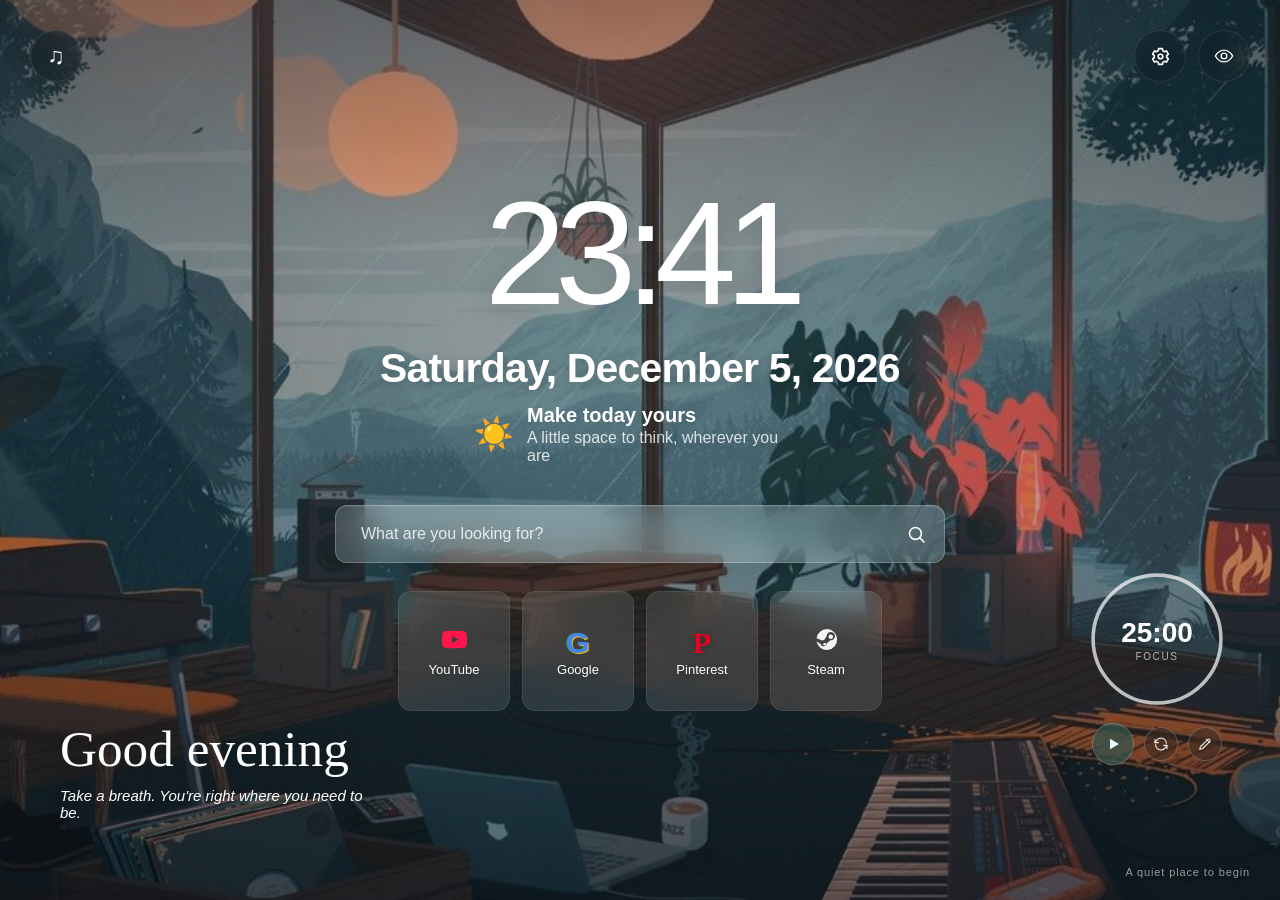
==== index.html @ 9776e5cc "initial-release" ====
<!doctype html> <html lang="en"> <head> <meta charset="utf-8"> <meta name="viewport" content="width=device-width,initial-scale=1"> <meta name="theme-color" content="#152b31"> <title>New Tab</title> <link rel="preconnect" href="https://suggestqueries.google.com" crossorigin> <link rel="stylesheet" href="styles.css"> </head> <body> <main class="new-tab"> <div class="scene" aria-hidden="true"> <div class="wallpaper-surface" id="wallpaper-surface"></div> <video id="wallpaper-video" autoplay muted loop playsinline hidden></video> </div> <div class="shade" aria-hidden="true"></div> <div class="scrim" aria-hidden="true"></div> <button class="sound-toggle glass-icon" type="button" aria-pressed="false" aria-label="Toggle ambient sound" title="Toggle ambient sound"> <span class="sound-on" aria-hidden="true">♫</span> <span class="sound-off" aria-hidden="true">♪</span> </button> <button class="zen-toggle glass-icon" id="zen-toggle" type="button" aria-label="Enter Zen view" title="Enter Zen view" aria-pressed="false"> <svg viewBox="0 0 24 24" aria-hidden="true"><path d="M2.6 12S6.2 5.6 12 5.6 21.4 12 21.4 12 17.8 18.4 12 18.4 2.6 12 2.6 12Z"/><circle cx="12" cy="12" r="3.1"/></svg> </button> <button class="settings-toggle glass-icon" id="settings-toggle" type="button" aria-label="Settings" title="Settings"> <svg viewBox="0 0 24 24" aria-hidden="true"><path transform="translate(0 1)" d="M10 2.75h4l.45 2.3a7.5 7.5 0 0 1 1.55.9l2.2-.8 2 3.45-1.75 1.5a7.4 7.4 0 0 1 0 1.8l1.75 1.5-2 3.45-2.2-.8a7.5 7.5 0 0 1-1.55.9L14 19.25h-4l-.45-2.3a7.5 7.5 0 0 1-1.55-.9l-2.2.8-2-3.45 1.75-1.5a7.4 7.4 0 0 1 0-1.8L3.8 8.6l2-3.45 2.2.8a7.5 7.5 0 0 1 1.55-.9L10 2.75Z"/><circle cx="12" cy="12" r="2.4"/></svg> </button> <section class="center-panel" aria-label="Clock and search"> <div class="clock" id="clock" aria-live="off"><span id="clock-text">--:--</span><span class="clock-meridiem" id="clock-meridiem" hidden></span></div> <div class="date" id="date"><span id="date-text">Loading date…</span></div> <div class="weather" aria-label="A little weather-inspired note"> <span class="weather-icon" id="weather-icon" aria-hidden="true">☀</span> <span class="weather-copy"> <strong id="quote-title">Make today yours</strong> <span id="quote-subtitle">A little space to think, wherever you are</span> </span> </div> <div class="search-wrapper"> <form class="search" id="search-form" role="search"> <label class="visually-hidden" for="search-input">Search the web</label> <input id="search-input" name="q" type="search" placeholder="What are you looking for?" autocomplete="off" spellcheck="false"> <button type="submit" aria-label="Search Google"> <svg viewBox="0 0 24 24" aria-hidden="true"><circle cx="10.8" cy="10.8" r="6.8"/><path d="m16 16 4.4 4.4"/></svg> </button> </form> <div id="search-suggestions" class="search-suggestions" hidden></div> </div> <nav class="shortcuts" aria-label="Quick links"> <a class="shortcut" href="https://www.youtube.com/"> <span class="shortcut-icon youtube" aria-hidden="true"> <svg viewBox="0 0 24 24"><path d="M23.5 6.2a3 3 0 0 0-2.1-2.1C19.5 3.6 12 3.6 12 3.6s-7.5 0-9.4.5A3 3 0 0 0 .5 6.2 31 31 0 0 0 0 12a31 31 0 0 0 .5 5.8 3 3 0 0 0 2.1 2.1c1.9.5 9.4.5 9.4.5s7.5 0 9.4-.5a3 3 0 0 0 2.1-2.1A31 31 0 0 0 24 12a31 31 0 0 0-.5-5.8ZM9.6 15.6V8.4l6.3 3.6-6.3 3.6Z"/></svg> </span> <span>YouTube</span> </a> <a class="shortcut" href="https://www.google.com/"> <span class="shortcut-icon google" aria-hidden="true">G</span> <span>Google</span> </a> <a class="shortcut" href="https://www.pinterest.com/"> <span class="shortcut-icon pinterest" aria-hidden="true">P</span> <span>Pinterest</span> </a> <a class="shortcut" href="https://store.steampowered.com/"> <span class="shortcut-icon steam" aria-hidden="true"> <svg viewBox="0 0 24 24"><path d="M12.4 2a10 10 0 0 0-9.9 8.7l5.4 2.2a3.2 3.2 0 0 1 1.8-.5l2.4-3.5v-.1a4 4 0 1 1 4 4h-.1l-3.5 2.5a3.2 3.2 0 0 1-6.3.7L2.4 14a10 10 0 1 0 10-12Zm3.7 9.5a2.2 2.2 0 1 0 0-4.4 2.2 2.2 0 0 0 0 4.4ZM10 15.8c-.8 0-1.5.4-1.8 1.1l1.9.8a1.3 1.3 0 0 0 1.7-.7 1.3 1.3 0 0 0-.7-1.7 1.4 1.4 0 0 0-1.1 0Z"/></svg> </span> <span>Steam</span> </a> </nav> </section> <section class="welcome" aria-label="Welcome"> <h1 id="greeting">Good day</h1> <p id="quote-welcome">Take a breath. You're right where you need to be.</p> </section> <section class="focus-widget" aria-label="Focus timer"> <div class="timer-ring"> <svg viewBox="0 0 120 120" aria-hidden="true"> <circle class="timer-track" cx="60" cy="60" r="54"/> <circle class="timer-progress" id="timer-progress" cx="60" cy="60" r="54"/> </svg> <div class="timer-content"> <span id="timer-display">25:00</span> <span class="timer-label">FOCUS</span> </div> </div> <div class="timer-controls"> <button class="timer-button" id="timer-toggle" type="button" aria-label="Start focus timer" title="Start focus timer"> <svg id="play-icon" viewBox="0 0 24 24" aria-hidden="true"><path d="m8 5 12 7-12 7V5Z"/></svg> <svg id="pause-icon" viewBox="0 0 24 24" aria-hidden="true"><path d="M7 5h3v14H7zM14 5h3v14h-3z"/></svg> </button> <button class="reset-button" id="timer-reset" type="button" aria-label="Reset focus timer" title="Reset focus timer"> <svg viewBox="0 0 24 24" aria-hidden="true"><path d="M20 11a8 8 0 0 0-14.8-4L3 10"/><path d="M3 5v5h5M4 13a8 8 0 0 0 14.8 4L21 14"/><path d="M21 19v-5h-5"/></svg> </button> <button class="timer-edit-button" id="timer-edit" type="button" aria-label="Edit focus timer" title="Edit focus timer"> <svg viewBox="0 0 24 24" aria-hidden="true"><path d="m14 5 5 5M4 20l4.2-.9L19 8.3a2.1 2.1 0 0 0-3-3L5.2 16.1 4 20Z"/></svg> </button> </div> <form class="timer-editor" id="timer-editor" hidden> <span class="timer-editor-title">Set focus duration</span> <div class="timer-editor-fields"> <label>Minutes<input id="timer-minutes" type="number" min="0" max="999" step="1" value="25" required></label> <label>Seconds<input id="timer-seconds" type="number" min="0" max="59" step="1" value="0" required></label> </div> <button type="submit">Set timer</button> <button class="timer-editor-cancel" id="timer-editor-cancel" type="button">Cancel</button> </form> </section> <div class="scene-caption" aria-hidden="true">A quiet place to begin</div> <div class="widget-layer" id="widget-layer"> <section class="app-widget weather-widget" id="widget-weather-bar" data-widget="weather-bar" aria-label="Weather card" hidden> <div class="widget-chrome"> <button class="widget-drag-handle" type="button" data-drag-handle aria-label="Move weather card" title="Drag to move"> <svg viewBox="0 0 24 24" aria-hidden="true" focusable="false"> <path transform="translate(-2 0)" d="M8 12V5.5a2 2 0 0 1 4 0V12v-2a2 2 0 0 1 4 0v2-1a2 2 0 0 1 4 0v2-1a2 2 0 0 1 4 0v4a6 6 0 0 1-6 6h-1a6 6 0 0 1-4.2-1.7l-3.6-3.6a2 2 0 0 1 2.8-2.8l1.7 1.7"/> </svg> </button> <span class="widget-resize" data-handle="nw" aria-hidden="true"></span> <span class="widget-resize" data-handle="n" aria-hidden="true"></span> <span class="widget-resize" data-handle="ne" aria-hidden="true"></span> <span class="widget-resize" data-handle="e" aria-hidden="true"></span> <span class="widget-resize" data-handle="se" aria-hidden="true"></span> <span class="widget-resize" data-handle="s" aria-hidden="true"></span> <span class="widget-resize" data-handle="sw" aria-hidden="true"></span> <span class="widget-resize" data-handle="w" aria-hidden="true"></span> </div> <div class="weather-widget-body"> <div class="weather-widget-head"> <div class="weather-widget-place"> <strong id="weather-bar-location">Your location</strong> <span id="weather-bar-summary">—</span> </div> <div class="weather-widget-now"> <span class="weather-widget-icon" id="weather-bar-icon" aria-hidden="true">☀</span> <strong class="weather-widget-temp" id="weather-bar-temp">—</strong> </div> </div> <div class="weather-widget-forecast" id="weather-widget-forecast"> <div class="weather-forecast-card" id="weather-bar-tomorrow-card"> <strong>Tomorrow</strong> <span class="weather-forecast-icon" id="weather-bar-tomorrow-icon" aria-hidden="true">—</span> <span class="weather-forecast-temp" id="weather-bar-tomorrow-temp">—</span> </div> <div class="weather-forecast-card" id="weather-bar-after-card"> <strong>After tomorrow</strong> <span class="weather-forecast-icon" id="weather-bar-after-icon" aria-hidden="true">—</span> <span class="weather-forecast-temp" id="weather-bar-after-temp">—</span> </div> </div> </div> </section> <div class="widget-edit-bar" id="widget-edit-bar" hidden> <button type="button" class="widget-edit-cancel" id="widget-edit-cancel">Cancel</button> <button type="button" class="widget-edit-done" id="widget-edit-done">Done</button> </div> <div class="widget-context-menu" id="widget-context-menu" role="menu" aria-label="Widget actions" hidden> <button type="button" role="menuitem" data-widget-action="edit">Edit</button> <button type="button" role="menuitem" data-widget-action="remove">Remove</button> </div> <div class="widget-edit-popup" id="widget-edit-popup" role="dialog" aria-label="Widget edit options" hidden> <label class="widget-transparency-row" for="edit-popup-transparency" data-popup-appearance> <span>Transparency</span> <input id="edit-popup-transparency" type="range" min="0" max="100" step="5" value="0"> <output id="edit-popup-transparency-value" for="edit-popup-transparency">0%</output> </label> <label class="widget-transparency-row" for="edit-popup-blur" data-popup-appearance> <span>Blur</span> <input id="edit-popup-blur" type="range" min="0" max="100" step="5" value="50"> <output id="edit-popup-blur-value" for="edit-popup-blur">50%</output> </label> <div class="widget-edit-popup-actions"> <button type="button" data-widget-popup-action="remove">Remove</button> <button type="button" class="is-primary" data-widget-popup-action="apply">Apply</button> </div> </div> </div> <dialog class="widget-photo-picker" id="widget-photo-picker" aria-modal="true" aria-labelledby="widget-photo-picker-title"> <header class="widget-photo-picker-head"> <strong id="widget-photo-picker-title">Choose a photo</strong> <button class="dialog-close" id="widget-photo-picker-close" type="button" aria-label="Close photo picker">×</button> </header> <div class="widget-photo-picker-sources" id="widget-photo-picker-sources"> <button type="button" data-photo-source="stored"> <svg viewBox="0 0 24 24" aria-hidden="true"><rect x="3" y="4" width="18" height="16" rx="2"/><circle cx="8.5" cy="9" r="1.5"/><path d="m21 15-5-5L5 20"/></svg> <span>From stored wallpaper</span> </button> <button type="button" data-photo-source="device"> <svg viewBox="0 0 24 24" aria-hidden="true"><path d="M12 16V4m0 0L7.5 8.5M12 4l4.5 4.5"/><path d="M4 15v3a2 2 0 0 0 2 2h12a2 2 0 0 0 2-2v-3"/></svg> <span>From device</span> </button> </div> <p class="wallpaper-empty widget-photo-empty" id="widget-photo-picker-empty" hidden>No stored wallpapers yet.</p> <div class="widget-photo-picker-grid" id="widget-photo-picker-grid" aria-label="Stored wallpapers" hidden></div> <button type="button" class="upload-button widget-photo-back" id="widget-photo-picker-back" hidden>← All wallpapers</button> <input id="widget-photo-file" type="file" accept="image/*" hidden> </dialog> <div class="toast" id="toast" role="status" aria-live="polite"></div> <dialog class="wallpaper-dialog" id="wallpaper-dialog" aria-labelledby="wallpaper-dialog-title"> <nav class="settings-sidebar" aria-label="Settings sections"> <span class="settings-sidebar-label">SETTINGS</span> <button class="settings-nav-item is-active" id="wallpaper-settings-tab" type="button" aria-current="page"> <svg viewBox="0 0 24 24" aria-hidden="true"><rect x="3" y="4" width="18" height="16" rx="2"/><circle cx="8.5" cy="9" r="1.5"/><path d="m21 15-5-5L5 20"/></svg> <span>Wallpaper</span> </button> <button class="settings-nav-item" id="themes-settings-tab" type="button"> <svg viewBox="0 0 24 24" aria-hidden="true"><path d="M12 3.4a8.6 8.6 0 1 0 0 17.2c1.2 0 2.1-.9 2.1-2.1 0-.6-.2-1-.5-1.4-.3-.4-.5-.8-.5-1.2 0-.9.7-1.6 1.6-1.6h1.8a4 4 0 0 0 4-4c0-3.9-3.9-6.9-8.5-6.9Z"/><circle cx="7.6" cy="11.4" r="1.1"/><circle cx="10.3" cy="7.7" r="1.1"/><circle cx="14.7" cy="7.7" r="1.1"/><circle cx="17.2" cy="11.2" r="1.1"/></svg> <span>Themes</span> </button> <button class="settings-nav-item" id="music-settings-tab" type="button"> <svg viewBox="0 0 24 24" aria-hidden="true"><path d="M9 18V5l12-2v13"/><circle cx="6" cy="18" r="3"/><circle cx="18" cy="16" r="3"/></svg> <span>Music</span> </button> <button class="settings-nav-item" id="quotes-settings-tab" type="button"> <svg viewBox="0 0 24 24" aria-hidden="true"><path d="M4 5h16v11H9l-5 4V5Z"/><path d="M8 9h8M8 12h5"/></svg> <span>Quotes</span> </button> <button class="settings-nav-item" id="time-weather-settings-tab" type="button"> <svg viewBox="0 0 24 24" aria-hidden="true"><circle cx="12" cy="12" r="4"/><path d="M12 2v2M12 20v2M4.9 4.9l1.4 1.4M17.7 17.7l1.4 1.4M2 12h2M20 12h2M4.9 19.1l1.4-1.4M17.7 6.3l1.4-1.4"/></svg> <span>Time &amp; Weather</span> </button> <button class="settings-nav-item" id="widgets-settings-tab" type="button"> <svg viewBox="0 0 24 24" aria-hidden="true"><rect x="3" y="3" width="8" height="8" rx="1.5"/><rect x="13" y="3" width="8" height="5" rx="1.5"/><rect x="13" y="10" width="8" height="11" rx="1.5"/><rect x="3" y="13" width="8" height="8" rx="1.5"/></svg> <span>Widgets</span> </button> <button class="settings-nav-item" id="zen-settings-tab" type="button"> <svg viewBox="0 0 24 24" aria-hidden="true"><path d="M2.6 12S6.2 5.6 12 5.6 21.4 12 21.4 12 17.8 18.4 12 18.4 2.6 12 2.6 12Z"/><circle cx="12" cy="12" r="3.1"/></svg> <span>Zen view</span> </button> </nav> <section class="settings-content"> <header class="settings-content-header"> <div> <p class="settings-eyebrow">PERSONALIZE</p> <h2 id="wallpaper-dialog-title">Settings</h2> <p>Manage your new-tab experience.</p> </div> <button class="dialog-close" id="wallpaper-close" type="button" aria-label="Close settings">×</button> </header> <section class="wallpaper-library" id="wallpaper-library" aria-label="Wallpaper library"> <div class="settings-section-actions"> <button class="settings-reset-button" id="wallpaper-reset-settings" type="button" title="Reset wallpaper selection and order" aria-label="Reset wallpaper settings"> <svg viewBox="0 0 24 24" aria-hidden="true"><path d="M20 11a8 8 0 0 0-14.8-4L3 10"/><path d="M3 5v5h5M4 13a8 8 0 0 0 14.8 4L21 14"/><path d="M21 19v-5h-5"/></svg> <span>Reset</span> </button> </div> <details class="wallpaper-group" data-settings-group="system-wallpapers" open> <summary class="wallpaper-group-title"> <span>System wallpapers</span> <span class="wallpaper-group-hint">Included with Crystal Wall</span> </summary> <div class="wallpaper-grid wallpaper-scroll-grid" id="system-wallpaper-grid" aria-label="System wallpapers"></div> </details> <details class="wallpaper-group" data-settings-group="user-wallpapers" open> <summary class="wallpaper-group-title"> <span>Your wallpapers</span> <span class="wallpaper-group-hint">Your uploaded images and videos</span> </summary> <div class="wallpaper-section-header wallpaper-upload-header"> <p>Choose a scene or add one from your device.</p> <div class="upload-actions"> <label class="upload-button" for="wallpaper-upload-image">＋ Upload image</label> <input class="visually-hidden" id="wallpaper-upload-image" type="file" accept="image/*"> <label class="upload-button" for="wallpaper-upload-video">＋ Upload video</label> <input class="visually-hidden" id="wallpaper-upload-video" type="file" accept="video/*"> </div> </div> <form class="wallpaper-url-fetch" id="wallpaper-url-fetch"> <label class="visually-hidden" for="wallpaper-url">Image or video URL</label> <input id="wallpaper-url" name="url" type="url" placeholder="Paste an image or video URL" autocomplete="url" required> <button class="upload-button" id="wallpaper-url-fetch-button" type="submit">Fetch</button> <button class="upload-button" id="wallpaper-paste-image" type="button">Paste image</button> </form> <div class="wallpaper-grid wallpaper-scroll-grid" id="user-wallpaper-grid" aria-label="Your wallpapers"></div> </details> <details class="wallpaper-group" data-settings-group="wallpaper-rotation" open> <summary class="wallpaper-group-title"> <span>New tab wallpaper rotation</span> <span class="wallpaper-group-hint">A fresh scene every time you open a tab</span> </summary> <div class="rotation-setting"> <div class="rotation-setting-copy"> <strong>Show random wallpaper on each new tab</strong> <p>If you turn this off, the wallpaper will switch back to the last one you applied. No list yet? Each new tab then shows a random wallpaper from all your stored wallpapers — system and your own.</p> </div> <label class="toggle-switch" for="wallpaper-rotation-toggle"> <input id="wallpaper-rotation-toggle" type="checkbox" role="switch" aria-label="Show random wallpaper on each new tab"> </label> </div> <div class="rotation-actions"> <button class="upload-button" id="wallpaper-rotation-create" type="button">＋ Create list</button> <button class="upload-button" id="wallpaper-rotation-clear" type="button">Clear list</button> </div> <p class="wallpaper-empty rotation-empty" id="wallpaper-rotation-empty">No wallpapers in rotation yet — and no list is needed: while the toggle is on, every new tab shows a random wallpaper from all your stored wallpapers (system and your own).</p> <div class="rotation-list" id="wallpaper-rotation-list" aria-label="Wallpapers in rotation"></div> </details> </section> <section class="rotation-picker" id="rotation-picker" aria-labelledby="rotation-picker-title" hidden> <header class="wallpaper-editor-header"> <div class="editor-title-group"> <h3 id="rotation-picker-title">Create rotation list</h3> <p>Choose which wallpapers can appear on new tabs.</p> </div> <button class="dialog-close editor-close" id="rotation-picker-close" type="button" aria-label="Close rotation list picker">×</button> </header> <div class="rotation-picker-grid" id="rotation-picker-grid"></div> <p class="wallpaper-empty" id="rotation-picker-empty" hidden>No wallpapers available yet.</p> <footer class="wallpaper-editor-actions"> <button class="wallpaper-action secondary" id="rotation-picker-cancel" type="button">Cancel</button> <span class="wallpaper-action-spacer"></span> <button class="wallpaper-action primary" id="rotation-picker-save" type="button">Save list</button> </footer> </section> <section class="music-library" id="music-library" aria-labelledby="music-section-title" hidden> <div class="wallpaper-section-header"> <div> <h3 id="music-section-title">Your music</h3> <p>Upload tracks, preview them, and choose what plays from the sound button.</p> </div> <div class="settings-section-actions"> <button class="settings-reset-button" id="music-reset-settings" type="button" title="Reset music settings" aria-label="Reset music settings"> <svg viewBox="0 0 24 24" aria-hidden="true"><path d="M20 11a8 8 0 0 0-14.8-4L3 10"/><path d="M3 5v5h5M4 13a8 8 0 0 0 14.8 4L21 14"/><path d="M21 19v-5h-5"/></svg> <span>Reset</span> </button> <div class="upload-actions"> <label class="upload-button" for="music-upload">＋ Upload music</label> <input class="visually-hidden" id="music-upload" type="file" accept="audio/*,.mp3,.m4a,.aac,.wav,.ogg,.oga,.flac,.opus"> </div> </div> </div> <div class="music-controls"> <label class="adjustment-control" for="music-volume"> <span>Volume <output id="music-volume-value" for="music-volume">50%</output></span> <input id="music-volume" type="range" min="0" max="100" step="1" value="50"> </label> <label class="music-loop-control" for="music-loop"> <input id="music-loop" type="checkbox" checked="checked"> <span>Repeat track</span> </label> </div> <div class="music-track-list" id="music-track-list" aria-label="Uploaded music tracks"></div> <audio id="custom-music-player" preload="none"></audio> </section> <section class="quotes-library" id="quotes-library" aria-labelledby="quotes-section-title" hidden> <div class="wallpaper-section-header"> <div> <h3 id="quotes-section-title">Your quotes</h3> <p>Personalize each message on your new-tab page. Reset any one to its original text.</p> </div> <button class="settings-reset-button" id="quotes-reset-settings" type="button" title="Reset all quotes" aria-label="Reset all quotes"> <svg viewBox="0 0 24 24" aria-hidden="true"><path d="M20 11a8 8 0 0 0-14.8-4L3 10"/><path d="M3 5v5h5M4 13a8 8 0 0 0 14.8 4L21 14"/><path d="M21 19v-5h-5"/></svg> <span>Reset</span> </button> </div> <div class="quote-setting-list"> <div class="quote-setting"> <label for="quote-welcome-input">Welcome message</label> <input id="quote-welcome-input" maxlength="160"> <button class="wallpaper-action secondary quote-reset" type="button" data-quote-reset="welcome">Reset</button> </div> <div class="quote-setting"> <label for="quote-title-input">Main quote</label> <input id="quote-title-input" maxlength="100"> <button class="wallpaper-action secondary quote-reset" type="button" data-quote-reset="title">Reset</button> </div> <div class="quote-setting"> <label for="quote-subtitle-input">Supporting quote</label> <input id="quote-subtitle-input" maxlength="160"> <button class="wallpaper-action secondary quote-reset" type="button" data-quote-reset="subtitle">Reset</button> </div> <div class="quote-setting"> <label for="quote-font-select">Font style</label> <select id="quote-font-select"></select> <button class="wallpaper-action secondary quote-reset" type="button" data-quote-reset="font">Reset</button> </div> <div class="quote-setting"> <label for="quote-size-slider">Text size <output id="quote-size-value" for="quote-size-slider">100%</output></label> <input id="quote-size-slider" type="range" min="60" max="180" step="5" value="100"> <button class="wallpaper-action secondary quote-reset" type="button" data-quote-reset="size">Reset</button> </div> </div> </section> <section class="time-weather-library" id="time-weather-library" aria-labelledby="time-weather-section-title" hidden> <div class="wallpaper-section-header"> <div> <h3 id="time-weather-section-title">Time &amp; weather</h3> <p>Pick how your clock and weather note find your location.</p> </div> <button class="settings-reset-button" id="time-weather-reset-settings" type="button" title="Reset time and weather settings" aria-label="Reset time and weather settings"> <svg viewBox="0 0 24 24" aria-hidden="true"><path d="M20 11a8 8 0 0 0-14.8-4L3 10"/><path d="M3 5v5h5M4 13a8 8 0 0 0 14.8 4L21 14"/><path d="M21 19v-5h-5"/></svg> <span>Reset</span> </button> </div> <div class="location-weather-setting"> <div> <strong>Local weather icon</strong> <p id="location-weather-status" role="status" aria-live="polite">Location weather is off.</p> </div> <label class="toggle-switch" for="location-weather-toggle"> <input id="location-weather-toggle" type="checkbox" role="switch" aria-label="Use location for weather"> </label> </div> <div class="widget-setting-list" role="group" aria-label="Time and weather widgets"> <div class="widget-setting-item" data-widget-item="weather-bar"> <div class="widget-setting-head"> <button class="widget-setting-triangle" type="button" data-widget-triangle="weather-bar" aria-expanded="false" aria-label="Weather card settings" hidden> <svg viewBox="0 0 24 24" aria-hidden="true"><path d="m9 6 6 6-6 6"/></svg> </button> <div class="widget-setting-copy"> <strong>Weather card</strong> <p>Movable weather card with temperature and forecast.</p> </div> <label class="toggle-switch"> <input type="checkbox" role="switch" data-widget-toggle="weather-bar" aria-label="Show weather card"> </label> </div> <div class="widget-setting-dropdown" data-widget-dropdown="weather-bar" hidden> <label class="widget-transparency-row" for="weather-bar-transparency"> <span>Transparency</span> <input type="range" id="weather-bar-transparency" min="0" max="100" step="5" value="0" data-widget-transparency="weather-bar"> <output id="weather-bar-transparency-value" for="weather-bar-transparency">0%</output> </label> <label class="widget-transparency-row" for="weather-bar-blur"> <span>Blur</span> <input type="range" id="weather-bar-blur" min="0" max="100" step="5" value="50" data-widget-blur="weather-bar"> <output id="weather-bar-blur-value" for="weather-bar-blur">50%</output> </label> <div class="widget-option-row"> <span>Temperature unit</span> <button type="button" class="option-setting-button" id="temperature-unit-widget-toggle">°C</button> </div> <div class="widget-option-row"> <span>Show tomorrow's forecast</span> <label class="toggle-switch"> <input type="checkbox" role="switch" id="forecast-tomorrow-toggle" aria-label="Show tomorrow's forecast" checked="checked"> </label> </div> <div class="widget-option-row"> <span>Show day after tomorrow</span> <label class="toggle-switch"> <input type="checkbox" role="switch" id="forecast-after-toggle" aria-label="Show day after tomorrow forecast" checked="checked"> </label> </div> </div> </div> <div class="widget-setting-item" data-widget-item="clock"> <div class="widget-setting-head"> <button class="widget-setting-triangle" type="button" data-widget-triangle="clock" aria-expanded="false" aria-label="Time settings" hidden> <svg viewBox="0 0 24 24" aria-hidden="true"><path d="m9 6 6 6-6 6"/></svg> </button> <div class="widget-setting-copy"> <strong>Time</strong> <p>The large clock on your new tab.</p> </div> <label class="toggle-switch"> <input type="checkbox" role="switch" data-widget-toggle="clock" aria-label="Show clock"> </label> </div> <div class="widget-setting-dropdown" data-widget-dropdown="clock" hidden> <div class="widget-transparency-row widget-text-color-row"> <span>Font colour</span> <input id="clock-text-color" type="color" value="#ffffff" data-widget-text-color="clock" aria-label="Time font colour"> <button class="option-setting-button" type="button" data-widget-text-color-reset="clock">Reset</button> </div> <label class="widget-transparency-row" for="clock-text-transparency"> <span>Transparency</span> <input type="range" id="clock-text-transparency" min="0" max="100" step="5" value="0" data-widget-text-transparency="clock"> <output id="clock-text-transparency-value" for="clock-text-transparency">0%</output> </label> <label class="widget-transparency-row" for="clock-text-blur"> <span>Blur</span> <input type="range" id="clock-text-blur" min="0" max="100" step="5" value="0" data-widget-text-blur="clock"> <output id="clock-text-blur-value" for="clock-text-blur">0%</output> </label> <div class="widget-transparency-row widget-text-outline-row"> <span>Outline</span> <input type="range" id="clock-text-outline" min="0" max="100" step="5" value="40" data-widget-text-outline="clock"> <output id="clock-text-outline-value" for="clock-text-outline">38%</output> <button class="option-setting-button" type="button" data-widget-text-outline-reset="clock">Reset</button> </div> <div class="widget-transparency-row widget-text-outline-row"> <span>Halo</span> <input type="range" id="clock-text-halo" min="0" max="100" step="5" value="100" data-widget-text-halo="clock"> <output id="clock-text-halo-value" for="clock-text-halo">100%</output> <button class="option-setting-button" type="button" data-widget-text-halo-reset="clock">Reset</button> </div> <div class="widget-option-row"> <span>Toggle time format</span> <button type="button" class="option-setting-button" id="time-format-widget-toggle">24h</button> </div> </div> </div> <div class="widget-setting-item" data-widget-item="date"> <div class="widget-setting-head"> <button class="widget-setting-triangle" type="button" data-widget-triangle="date" aria-expanded="false" aria-label="Date settings" hidden> <svg viewBox="0 0 24 24" aria-hidden="true"><path d="m9 6 6 6-6 6"/></svg> </button> <div class="widget-setting-copy"> <strong>Date</strong> <p>The date shown below the clock.</p> </div> <label class="toggle-switch"> <input type="checkbox" role="switch" data-widget-toggle="date" aria-label="Show date"> </label> </div> <div class="widget-setting-dropdown" data-widget-dropdown="date" hidden> <div class="widget-transparency-row widget-text-color-row"> <span>Font colour</span> <input id="date-text-color" type="color" value="#ffffff" data-widget-text-color="date" aria-label="Date font colour"> <button class="option-setting-button" type="button" data-widget-text-color-reset="date">Reset</button> </div> <label class="widget-transparency-row" for="date-text-transparency"> <span>Transparency</span> <input type="range" id="date-text-transparency" min="0" max="100" step="5" value="0" data-widget-text-transparency="date"> <output id="date-text-transparency-value" for="date-text-transparency">0%</output> </label> <label class="widget-transparency-row" for="date-text-blur"> <span>Blur</span> <input type="range" id="date-text-blur" min="0" max="100" step="5" value="0" data-widget-text-blur="date"> <output id="date-text-blur-value" for="date-text-blur">0%</output> </label> <div class="widget-transparency-row widget-text-outline-row"> <span>Outline</span> <input type="range" id="date-text-outline" min="0" max="100" step="5" value="40" data-widget-text-outline="date"> <output id="date-text-outline-value" for="date-text-outline">38%</output> <button class="option-setting-button" type="button" data-widget-text-outline-reset="date">Reset</button> </div> <div class="widget-transparency-row widget-text-outline-row"> <span>Halo</span> <input type="range" id="date-text-halo" min="0" max="100" step="5" value="100" data-widget-text-halo="date"> <output id="date-text-halo-value" for="date-text-halo">100%</output> <button class="option-setting-button" type="button" data-widget-text-halo-reset="date">Reset</button> </div> <div class="widget-option-row"> <span>Show weekday</span> <button type="button" class="option-setting-button" id="date-weekday-toggle">On</button> </div> </div> </div> <div class="widget-setting-item" data-widget-item="weather-note"> <div class="widget-setting-head"> <button class="widget-setting-triangle" type="button" data-widget-triangle="weather-note" aria-expanded="false" aria-label="Weather note settings" hidden> <svg viewBox="0 0 24 24" aria-hidden="true"><path d="m9 6 6 6-6 6"/></svg> </button> <div class="widget-setting-copy"> <strong>Weather note</strong> <p>The weather line under the clock.</p> </div> <label class="toggle-switch"> <input type="checkbox" role="switch" data-widget-toggle="weather-note" aria-label="Show weather note"> </label> </div> <div class="widget-setting-dropdown" data-widget-dropdown="weather-note" hidden> <div class="widget-transparency-row widget-text-color-row"> <span>Font colour</span> <input id="weather-note-text-color" type="color" value="#ffffff" data-widget-text-color="weather-note" aria-label="Weather note font colour"> <button class="option-setting-button" type="button" data-widget-text-color-reset="weather-note">Reset</button> </div> <label class="widget-transparency-row" for="weather-note-text-transparency"> <span>Transparency</span> <input type="range" id="weather-note-text-transparency" min="0" max="100" step="5" value="0" data-widget-text-transparency="weather-note"> <output id="weather-note-text-transparency-value" for="weather-note-text-transparency">0%</output> </label> <label class="widget-transparency-row" for="weather-note-text-blur"> <span>Blur</span> <input type="range" id="weather-note-text-blur" min="0" max="100" step="5" value="0" data-widget-text-blur="weather-note"> <output id="weather-note-text-blur-value" for="weather-note-text-blur">0%</output> </label> <div class="widget-transparency-row widget-text-outline-row"> <span>Outline</span> <input type="range" id="weather-note-text-outline" min="0" max="100" step="5" value="40" data-widget-text-outline="weather-note"> <output id="weather-note-text-outline-value" for="weather-note-text-outline">38%</output> <button class="option-setting-button" type="button" data-widget-text-outline-reset="weather-note">Reset</button> </div> <div class="widget-transparency-row widget-text-outline-row"> <span>Halo</span> <input type="range" id="weather-note-text-halo" min="0" max="100" step="5" value="100" data-widget-text-halo="weather-note"> <output id="weather-note-text-halo-value" for="weather-note-text-halo">100%</output> <button class="option-setting-button" type="button" data-widget-text-halo-reset="weather-note">Reset</button> </div> <p class="widget-dropdown-note">Position, size and background reset to default with the symbol below.</p> </div> </div> </div> <div class="location-current" id="location-current" role="status" aria-live="polite" hidden> <span class="location-current-icon" aria-hidden="true">📍</span> <span class="location-current-copy"> <strong id="location-current-name">—</strong> <span id="location-current-detail"></span> </span> </div> <form class="manual-location" id="manual-location-form"> <div class="manual-location-copy"> <strong>Set a location manually</strong> <p>If the weather isn't showing the right place, search for your city, area, or PIN code and use it instead.</p> </div> <div class="manual-location-fields"> <label class="visually-hidden" for="manual-location-input">Search for a city, place, or PIN code</label> <input id="manual-location-input" placeholder="Search a city, place, or PIN code" autocomplete="off" spellcheck="false" required> <button class="upload-button" id="manual-location-search" type="submit">Search</button> <button class="upload-button" id="manual-location-auto" type="button">Use my location</button> </div> <p class="manual-location-status" id="manual-location-status" role="status" aria-live="polite" hidden></p> <div class="manual-location-results" id="manual-location-results" aria-label="Location search results"></div> </form> </section> <section class="widgets-library" id="widgets-library" aria-labelledby="widgets-section-title" hidden> <div class="wallpaper-section-header"> <div> <h3 id="widgets-section-title">Widgets</h3> <p>Manage the widgets on your new tab. Right-click a widget to edit or remove it.</p> </div> <button class="settings-reset-button" id="widgets-reset-settings" type="button" title="Reset all widgets" aria-label="Reset all widgets"> <svg viewBox="0 0 24 24" aria-hidden="true"><path d="M20 11a8 8 0 0 0-14.8-4L3 10"/><path d="M3 5v5h5M4 13a8 8 0 0 0 14.8 4L21 14"/><path d="M21 19v-5h-5"/></svg> <span>Reset</span> </button> </div> <div class="widgets-quick-settings"> <div class="option-setting-row widgets-rightclick-row"> <span>Right-click menu on widgets</span> <label class="toggle-switch" for="widget-rightclick-toggle"> <input id="widget-rightclick-toggle" type="checkbox" role="switch" aria-label="Right-click menu on widgets" checked="checked"> </label> </div> <div class="widget-appearance-group"> <span class="widget-transparency-title">Settings card</span> <label class="widget-transparency-row" for="settings-card-transparency"> <span>Transparency</span> <input id="settings-card-transparency" type="range" min="0" max="100" step="5" value="0"> <output id="settings-card-transparency-value" for="settings-card-transparency">0%</output> </label> <label class="widget-transparency-row" for="settings-card-blur"> <span>Blur</span> <input id="settings-card-blur" type="range" min="0" max="100" step="5" value="50"> <output id="settings-card-blur-value" for="settings-card-blur">50%</output> </label> </div> </div> <button class="upload-button widgets-edit-button" id="widgets-edit-button" type="button" title="Edit widgets on your new tab"> <svg viewBox="0 0 24 24" aria-hidden="true"><path transform="translate(-2 0)" d="M8 12V5.5a2 2 0 0 1 4 0V12v-2a2 2 0 0 1 4 0v2-1a2 2 0 0 1 4 0v2-1a2 2 0 0 1 4 0v4a6 6 0 0 1-6 6h-1a6 6 0 0 1-4.2-1.7l-3.6-3.6a2 2 0 0 1 2.8-2.8l1.7 1.7"/></svg> <span>Edit widgets</span> </button> <div class="widget-setting-list" role="group" aria-label="Widgets on your new tab"> <div class="widget-setting-item" data-widget-item="search"> <div class="widget-setting-head"> <button class="widget-setting-triangle" type="button" data-widget-triangle="search" aria-expanded="false" aria-label="Search bar settings" hidden> <svg viewBox="0 0 24 24" aria-hidden="true"><path d="m9 6 6 6-6 6"/></svg> </button> <div class="widget-setting-copy"> <strong>Search bar</strong> <p>The search box at the centre of your new tab.</p> </div> <label class="toggle-switch"> <input type="checkbox" role="switch" data-widget-toggle="search" aria-label="Show search bar"> </label> </div> <div class="widget-setting-dropdown" data-widget-dropdown="search" hidden> <label class="widget-transparency-row" for="search-transparency"> <span>Transparency</span> <input type="range" id="search-transparency" min="0" max="100" step="5" value="0" data-widget-transparency="search"> <output id="search-transparency-value" for="search-transparency">0%</output> </label> <label class="widget-transparency-row" for="search-blur"> <span>Blur</span> <input type="range" id="search-blur" min="0" max="100" step="5" value="50" data-widget-blur="search"> <output id="search-blur-value" for="search-blur">50%</output> </label> </div> </div> <div class="widget-setting-item" data-widget-item="shortcuts"> <div class="widget-setting-head"> <button class="widget-setting-triangle" type="button" data-widget-triangle="shortcuts" aria-expanded="false" aria-label="Quick access bar settings" hidden> <svg viewBox="0 0 24 24" aria-hidden="true"><path d="m9 6 6 6-6 6"/></svg> </button> <div class="widget-setting-copy"> <strong>Quick access bar</strong> <p>YouTube, Google, Pinterest and Steam shortcuts.</p> </div> <label class="toggle-switch"> <input type="checkbox" role="switch" data-widget-toggle="shortcuts" aria-label="Show quick access bar"> </label> </div> <div class="widget-setting-dropdown" data-widget-dropdown="shortcuts" hidden> <label class="widget-transparency-row" for="shortcuts-transparency"> <span>Transparency</span> <input type="range" id="shortcuts-transparency" min="0" max="100" step="5" value="0" data-widget-transparency="shortcuts"> <output id="shortcuts-transparency-value" for="shortcuts-transparency">0%</output> </label> <label class="widget-transparency-row" for="shortcuts-blur"> <span>Blur</span> <input type="range" id="shortcuts-blur" min="0" max="100" step="5" value="50" data-widget-blur="shortcuts"> <output id="shortcuts-blur-value" for="shortcuts-blur">50%</output> </label> </div> </div> <div class="widget-setting-item" data-widget-item="focus-timer"> <div class="widget-setting-head"> <button class="widget-setting-triangle" type="button" data-widget-triangle="focus-timer" aria-expanded="false" aria-label="Focus timer settings" hidden> <svg viewBox="0 0 24 24" aria-hidden="true"><path d="m9 6 6 6-6 6"/></svg> </button> <div class="widget-setting-copy"> <strong>Focus timer</strong> <p>The circular focus timer in the corner.</p> </div> <label class="toggle-switch"> <input type="checkbox" role="switch" data-widget-toggle="focus-timer" aria-label="Show focus timer"> </label> </div> <div class="widget-setting-dropdown" data-widget-dropdown="focus-timer" hidden> <div class="widget-transparency-row widget-text-color-row"> <span>Font colour</span> <input id="focus-timer-text-color" type="color" value="#ffffff" data-widget-text-color="focus-timer" aria-label="Focus timer font colour"> <button class="option-setting-button" type="button" data-widget-text-color-reset="focus-timer">Reset</button> </div> <label class="widget-transparency-row" for="focus-timer-text-transparency"> <span>Transparency</span> <input type="range" id="focus-timer-text-transparency" min="0" max="100" step="5" value="0" data-widget-text-transparency="focus-timer"> <output id="focus-timer-text-transparency-value" for="focus-timer-text-transparency">0%</output> </label> <label class="widget-transparency-row" for="focus-timer-text-blur"> <span>Blur</span> <input type="range" id="focus-timer-text-blur" min="0" max="100" step="5" value="0" data-widget-text-blur="focus-timer"> <output id="focus-timer-text-blur-value" for="focus-timer-text-blur">0%</output> </label> <div class="widget-transparency-row widget-text-outline-row"> <span>Outline</span> <input type="range" id="focus-timer-text-outline" min="0" max="100" step="5" value="40" data-widget-text-outline="focus-timer"> <output id="focus-timer-text-outline-value" for="focus-timer-text-outline">38%</output> <button class="option-setting-button" type="button" data-widget-text-outline-reset="focus-timer">Reset</button> </div> <div class="widget-transparency-row widget-text-outline-row"> <span>Halo</span> <input type="range" id="focus-timer-text-halo" min="0" max="100" step="5" value="100" data-widget-text-halo="focus-timer"> <output id="focus-timer-text-halo-value" for="focus-timer-text-halo">100%</output> <button class="option-setting-button" type="button" data-widget-text-halo-reset="focus-timer">Reset</button> </div> <div class="widget-option-row"> <span>Focus length</span> <span class="widget-segmented" role="group" aria-label="Focus length in minutes"> <button type="button" class="option-setting-button" data-focus-minutes="25">25m</button> <button type="button" class="option-setting-button" data-focus-minutes="45">45m</button> <button type="button" class="option-setting-button" data-focus-minutes="60">60m</button> </span> </div> </div> </div> <div class="widget-setting-item" data-widget-item="greeting"> <div class="widget-setting-head"> <button class="widget-setting-triangle" type="button" data-widget-triangle="greeting" aria-expanded="false" aria-label="Greeting settings" hidden> <svg viewBox="0 0 24 24" aria-hidden="true"><path d="m9 6 6 6-6 6"/></svg> </button> <div class="widget-setting-copy"> <strong>Greeting</strong> <p>The greeting in the lower-left corner.</p> </div> <label class="toggle-switch"> <input type="checkbox" role="switch" data-widget-toggle="greeting" aria-label="Show greeting"> </label> </div> <div class="widget-setting-dropdown" data-widget-dropdown="greeting" hidden> <div class="widget-transparency-row widget-text-color-row"> <span>Font colour</span> <input id="greeting-text-color" type="color" value="#ffffff" data-widget-text-color="greeting" aria-label="Greeting font colour"> <button class="option-setting-button" type="button" data-widget-text-color-reset="greeting">Reset</button> </div> <label class="widget-transparency-row" for="greeting-text-transparency"> <span>Transparency</span> <input type="range" id="greeting-text-transparency" min="0" max="100" step="5" value="0" data-widget-text-transparency="greeting"> <output id="greeting-text-transparency-value" for="greeting-text-transparency">0%</output> </label> <label class="widget-transparency-row" for="greeting-text-blur"> <span>Blur</span> <input type="range" id="greeting-text-blur" min="0" max="100" step="5" value="0" data-widget-text-blur="greeting"> <output id="greeting-text-blur-value" for="greeting-text-blur">0%</output> </label> <div class="widget-transparency-row widget-text-outline-row"> <span>Outline</span> <input type="range" id="greeting-text-outline" min="0" max="100" step="5" value="40" data-widget-text-outline="greeting"> <output id="greeting-text-outline-value" for="greeting-text-outline">38%</output> <button class="option-setting-button" type="button" data-widget-text-outline-reset="greeting">Reset</button> </div> <div class="widget-transparency-row widget-text-outline-row"> <span>Halo</span> <input type="range" id="greeting-text-halo" min="0" max="100" step="5" value="100" data-widget-text-halo="greeting"> <output id="greeting-text-halo-value" for="greeting-text-halo">100%</output> <button class="option-setting-button" type="button" data-widget-text-halo-reset="greeting">Reset</button> </div> <label class="widget-text-row" for="greeting-text-input"> <span>Greeting text</span> <input id="greeting-text-input" maxlength="40" placeholder="Automatic — Good morning / afternoon / evening" autocomplete="off"> </label> <label class="widget-transparency-row widget-font-row" for="greeting-font-select"> <span>Font style</span> <select id="greeting-font-select"></select> </label> <label class="widget-transparency-row" for="greeting-size-slider"> <span>Text size</span> <input type="range" id="greeting-size-slider" min="60" max="180" step="5" value="100"> <output id="greeting-size-value" for="greeting-size-slider">100%</output> </label> </div> </div> <div class="widget-setting-item" data-widget-item="add-photo"> <div class="widget-setting-head"> <button class="widget-setting-triangle" type="button" data-widget-triangle="add-photo" aria-expanded="false" aria-label="Add photo widget options"> <svg viewBox="0 0 24 24" aria-hidden="true"><path d="m9 6 6 6-6 6"/></svg> </button> <div class="widget-setting-copy"> <strong>Add photo widget</strong> <p>Put a picture on your new tab, movable like every other widget.</p> </div> </div> <div class="widget-setting-dropdown" data-widget-dropdown="add-photo" hidden> <button class="upload-button widgets-add-media" id="widgets-add-photo" type="button" title="Add a photo widget to your new tab"> <svg viewBox="0 0 24 24" aria-hidden="true"><rect x="3" y="5" width="18" height="14" rx="2.5"/><circle cx="8.5" cy="10" r="1.6"/><path d="m4.5 17.5 4.5-4.5a2 2 0 0 1 2.8 0l4.2 4.2"/></svg> <span>Add photo widget</span> </button> <p class="widget-dropdown-note">Every photo widget you add is listed right here in this dropdown — rename it, flip it or delete it from its own panel. New ones start in portrait.</p> <div class="widget-media-list" data-media-list="photo"></div> </div> </div> <div class="widget-setting-item" data-widget-item="add-video"> <div class="widget-setting-head"> <button class="widget-setting-triangle" type="button" data-widget-triangle="add-video" aria-expanded="false" aria-label="Add video widget options"> <svg viewBox="0 0 24 24" aria-hidden="true"><path d="m9 6 6 6-6 6"/></svg> </button> <div class="widget-setting-copy"> <strong>Add video widget</strong> <p>A looping video on your new tab, with all the photo widget's controls.</p> </div> </div> <div class="widget-setting-dropdown" data-widget-dropdown="add-video" hidden> <button class="upload-button widgets-add-media" id="widgets-add-video" type="button" title="Add a video widget to your new tab"> <svg viewBox="0 0 24 24" aria-hidden="true"><rect x="3" y="5.5" width="13" height="13" rx="2.5"/><path d="m16 10.5 5-3v9l-5-3"/></svg> <span>Add video widget</span> </button> <p class="widget-dropdown-note">Pick a stored video or upload one from your device. Every video widget you add is listed right here in this dropdown, starting in portrait.</p> <div class="widget-media-list" data-media-list="video"></div> </div> </div> </div> <p class="widgets-hint">Tip: right-click a widget on your new tab to edit or remove it. Use the hand icon to move it, and drag its edges or corners to resize.</p> </section> <section class="zen-library" id="zen-library" aria-labelledby="zen-section-title" hidden> <div class="wallpaper-section-header"> <div> <h3 id="zen-section-title">Zen view</h3> <p>The eye button in the corner clears the page down to what you keep below. Escape or the eye brings everything back.</p> </div> <button class="settings-reset-button" id="zen-reset-settings" type="button" title="Reset Zen view" aria-label="Reset Zen view"> <svg viewBox="0 0 24 24" aria-hidden="true"><path d="M20 11a8 8 0 0 0-14.8-4L3 10"/><path d="M3 5v5h5M4 13a8 8 0 0 0 14.8 4L21 14"/><path d="M21 19v-5h-5"/></svg> <span>Reset</span> </button> </div> <div class="widget-setting-list" id="zen-keep-list" role="group" aria-label="What stays visible in Zen view"></div> <p class="wallpaper-empty zen-hint">The wallpaper always stays — it is the scene, not a widget. Every floating widget you switch on (the weather card, and each photo or video widget you add) gets its own row here. The eye always remains so you can leave Zen view.</p> </section> <section class="themes-library" id="themes-library" aria-labelledby="themes-section-title" hidden> <div class="wallpaper-section-header"> <div> <h3 id="themes-section-title">Themes</h3> <p>Pick the look of your new tab. Default keeps the current transparent glass style.</p> </div> <div class="settings-section-actions"> <button class="settings-reset-button" id="themes-reset-order" type="button" title="Put both theme lists back in their default order" aria-label="Reset theme order" disabled="disabled"> <svg viewBox="0 0 24 24" aria-hidden="true"><path d="M7 19V5M7 19l-3-3M7 19l3-3M17 5v14M17 5l-3 3M17 5l3 3"/></svg> <span>Reset order</span> </button> <button class="settings-reset-button" id="themes-reset-settings" type="button" title="Clear all theme customizations" aria-label="Clear all theme customizations"> <svg viewBox="0 0 24 24" aria-hidden="true"><path d="M20 11a8 8 0 0 0-14.8-4L3 10"/><path d="M3 5v5h5M4 13a8 8 0 0 0 14.8 4L21 14"/><path d="M21 19v-5h-5"/></svg> <span>Reset</span> </button> </div> </div> <details class="wallpaper-group theme-group" data-settings-group="system-themes" open> <summary class="wallpaper-group-title"> <span>System themes</span> <span class="wallpaper-group-hint">Included with Crystal Wall</span> </summary> <div class="theme-choice-grid theme-scroll-grid" id="system-theme-grid" role="radiogroup" aria-label="System themes" data-theme-grid-scroll> <div class="theme-choice is-active" data-theme-card="default"> <button class="theme-choice-select" type="button" role="radio" aria-checked="true" data-theme-choice="default"> <span class="theme-preview" data-theme-preview="default" aria-hidden="true"></span> <span class="theme-choice-name"><span>Default</span><span class="theme-choice-check" aria-hidden="true">&#10003;</span></span> <span class="theme-choice-desc">Transparent glass over your wallpaper &#8212; the original look.</span> </button> <div class="theme-choice-actions"> <button class="theme-choice-action" type="button" data-theme-edit="default" title="Customize Default theme" aria-label="Customize Default theme"><svg viewBox="0 0 24 24" aria-hidden="true"><path d="m14 5 5 5M4 20l4.2-.9L19 8.3a2.1 2.1 0 0 0-3-3L5.2 16.1 4 20Z"/></svg></button> <button class="theme-choice-action" type="button" data-theme-reset="default" title="Reset Default theme" aria-label="Reset Default theme customizations" disabled="disabled"><svg viewBox="0 0 24 24" aria-hidden="true"><path d="M20 11a8 8 0 0 0-14.8-4L3 10"/><path d="M3 5v5h5M4 13a8 8 0 0 0 14.8 4L21 14"/><path d="M21 19v-5h-5"/></svg></button> </div> </div> <div class="theme-choice" data-theme-card="contrast"> <button class="theme-choice-select" type="button" role="radio" aria-checked="false" data-theme-choice="contrast"> <span class="theme-preview" data-theme-preview="contrast" aria-hidden="true"></span> <span class="theme-choice-name"><span>Dark contrast</span><span class="theme-choice-check" aria-hidden="true">&#10003;</span></span> <span class="theme-choice-desc">Pitch-black solid surfaces with crisp white borders.</span> </button> <div class="theme-choice-actions"> <button class="theme-choice-action" type="button" data-theme-edit="contrast" title="Customize Dark contrast theme" aria-label="Customize Dark contrast theme"><svg viewBox="0 0 24 24" aria-hidden="true"><path d="m14 5 5 5M4 20l4.2-.9L19 8.3a2.1 2.1 0 0 0-3-3L5.2 16.1 4 20Z"/></svg></button> <button class="theme-choice-action" type="button" data-theme-reset="contrast" title="Reset Dark contrast theme" aria-label="Reset Dark contrast theme customizations" disabled="disabled"><svg viewBox="0 0 24 24" aria-hidden="true"><path d="M20 11a8 8 0 0 0-14.8-4L3 10"/><path d="M3 5v5h5M4 13a8 8 0 0 0 14.8 4L21 14"/><path d="M21 19v-5h-5"/></svg></button> </div> </div> <div class="theme-choice" data-theme-card="neon-red"> <button class="theme-choice-select" type="button" role="radio" aria-checked="false" data-theme-choice="neon-red"> <span class="theme-preview" data-theme-preview="neon-red" aria-hidden="true"></span> <span class="theme-choice-name"><span>Dark neon red</span><span class="theme-choice-check" aria-hidden="true">&#10003;</span></span> <span class="theme-choice-desc">Black glass with glowing red accents.</span> </button> <div class="theme-choice-actions"> <button class="theme-choice-action" type="button" data-theme-edit="neon-red" title="Customize Dark neon red theme" aria-label="Customize Dark neon red theme"><svg viewBox="0 0 24 24" aria-hidden="true"><path d="m14 5 5 5M4 20l4.2-.9L19 8.3a2.1 2.1 0 0 0-3-3L5.2 16.1 4 20Z"/></svg></button> <button class="theme-choice-action" type="button" data-theme-reset="neon-red" title="Reset Dark neon red theme" aria-label="Reset Dark neon red theme customizations" disabled="disabled"><svg viewBox="0 0 24 24" aria-hidden="true"><path d="M20 11a8 8 0 0 0-14.8-4L3 10"/><path d="M3 5v5h5M4 13a8 8 0 0 0 14.8 4L21 14"/><path d="M21 19v-5h-5"/></svg></button> </div> </div> <div class="theme-choice" data-theme-card="neon"> <button class="theme-choice-select" type="button" role="radio" aria-checked="false" data-theme-choice="neon"> <span class="theme-preview" data-theme-preview="neon" aria-hidden="true"></span> <span class="theme-choice-name"><span>Dark neon</span><span class="theme-choice-check" aria-hidden="true">&#10003;</span></span> <span class="theme-choice-desc">Black glass with a neon glow in your own colour.</span> </button> <div class="theme-choice-actions"> <button class="theme-choice-action" type="button" data-theme-edit="neon" title="Customize Dark neon theme" aria-label="Customize Dark neon theme"><svg viewBox="0 0 24 24" aria-hidden="true"><path d="m14 5 5 5M4 20l4.2-.9L19 8.3a2.1 2.1 0 0 0-3-3L5.2 16.1 4 20Z"/></svg></button> <button class="theme-choice-action" type="button" data-theme-reset="neon" title="Reset Dark neon theme" aria-label="Reset Dark neon theme customizations" disabled="disabled"><svg viewBox="0 0 24 24" aria-hidden="true"><path d="M20 11a8 8 0 0 0-14.8-4L3 10"/><path d="M3 5v5h5M4 13a8 8 0 0 0 14.8 4L21 14"/><path d="M21 19v-5h-5"/></svg></button> </div> </div> <div class="theme-choice" data-theme-card="ios"> <button class="theme-choice-select" type="button" role="radio" aria-checked="false" data-theme-choice="ios"> <span class="theme-preview" data-theme-preview="ios" aria-hidden="true"></span> <span class="theme-choice-name"><span>iOS</span><span class="theme-choice-check" aria-hidden="true">&#10003;</span></span> <span class="theme-choice-desc">Bright frosted glass, soft corners, filled blue controls.</span> </button> <div class="theme-choice-actions"> <button class="theme-choice-action" type="button" data-theme-edit="ios" title="Customize iOS theme" aria-label="Customize iOS theme"><svg viewBox="0 0 24 24" aria-hidden="true"><path d="m14 5 5 5M4 20l4.2-.9L19 8.3a2.1 2.1 0 0 0-3-3L5.2 16.1 4 20Z"/></svg></button> <button class="theme-choice-action" type="button" data-theme-reset="ios" title="Reset iOS theme" aria-label="Reset iOS theme customizations" disabled="disabled"><svg viewBox="0 0 24 24" aria-hidden="true"><path d="M20 11a8 8 0 0 0-14.8-4L3 10"/><path d="M3 5v5h5M4 13a8 8 0 0 0 14.8 4L21 14"/><path d="M21 19v-5h-5"/></svg></button> </div> </div> <div class="theme-choice" data-theme-card="ios-dark"> <button class="theme-choice-select" type="button" role="radio" aria-checked="false" data-theme-choice="ios-dark"> <span class="theme-preview" data-theme-preview="ios-dark" aria-hidden="true"></span> <span class="theme-choice-name"><span>iOS Dark</span><span class="theme-choice-check" aria-hidden="true">&#10003;</span></span> <span class="theme-choice-desc">Flat OLED black, hairline edges, outlined controls.</span> </button> <div class="theme-choice-actions"> <button class="theme-choice-action" type="button" data-theme-edit="ios-dark" title="Customize iOS Dark theme" aria-label="Customize iOS Dark theme"><svg viewBox="0 0 24 24" aria-hidden="true"><path d="m14 5 5 5M4 20l4.2-.9L19 8.3a2.1 2.1 0 0 0-3-3L5.2 16.1 4 20Z"/></svg></button> <button class="theme-choice-action" type="button" data-theme-reset="ios-dark" title="Reset iOS Dark theme" aria-label="Reset iOS Dark theme customizations" disabled="disabled"><svg viewBox="0 0 24 24" aria-hidden="true"><path d="M20 11a8 8 0 0 0-14.8-4L3 10"/><path d="M3 5v5h5M4 13a8 8 0 0 0 14.8 4L21 14"/><path d="M21 19v-5h-5"/></svg></button> </div> </div> <div class="theme-choice" data-theme-card="ios-glass"> <button class="theme-choice-select" type="button" role="radio" aria-checked="false" data-theme-choice="ios-glass"> <span class="theme-preview" data-theme-preview="ios-glass" aria-hidden="true"></span> <span class="theme-choice-name"><span>iOS Glass</span><span class="theme-choice-check" aria-hidden="true">&#10003;</span></span> <span class="theme-choice-desc">Liquid glass over the dark: pill shapes, deep blur, soft highlights.</span> </button> <div class="theme-choice-actions"> <button class="theme-choice-action" type="button" data-theme-edit="ios-glass" title="Customize iOS Glass theme" aria-label="Customize iOS Glass theme"><svg viewBox="0 0 24 24" aria-hidden="true"><path d="m14 5 5 5M4 20l4.2-.9L19 8.3a2.1 2.1 0 0 0-3-3L5.2 16.1 4 20Z"/></svg></button> <button class="theme-choice-action" type="button" data-theme-reset="ios-glass" title="Reset iOS Glass theme" aria-label="Reset iOS Glass theme customizations" disabled="disabled"><svg viewBox="0 0 24 24" aria-hidden="true"><path d="M20 11a8 8 0 0 0-14.8-4L3 10"/><path d="M3 5v5h5M4 13a8 8 0 0 0 14.8 4L21 14"/><path d="M21 19v-5h-5"/></svg></button> </div> </div> <div class="theme-choice" data-theme-card="dracula"> <button class="theme-choice-select" type="button" role="radio" aria-checked="false" data-theme-choice="dracula"> <span class="theme-preview" data-theme-preview="dracula" aria-hidden="true"></span> <span class="theme-choice-name"><span>Dracula</span><span class="theme-choice-check" aria-hidden="true">&#10003;</span></span> <span class="theme-choice-desc">Purple and pink neon glow on plum glass.</span> </button> <div class="theme-choice-actions"> <button class="theme-choice-action" type="button" data-theme-edit="dracula" title="Customize Dracula theme" aria-label="Customize Dracula theme"><svg viewBox="0 0 24 24" aria-hidden="true"><path d="m14 5 5 5M4 20l4.2-.9L19 8.3a2.1 2.1 0 0 0-3-3L5.2 16.1 4 20Z"/></svg></button> <button class="theme-choice-action" type="button" data-theme-reset="dracula" title="Reset Dracula theme" aria-label="Reset Dracula theme customizations" disabled="disabled"><svg viewBox="0 0 24 24" aria-hidden="true"><path d="M20 11a8 8 0 0 0-14.8-4L3 10"/><path d="M3 5v5h5M4 13a8 8 0 0 0 14.8 4L21 14"/><path d="M21 19v-5h-5"/></svg></button> </div> </div> <div class="theme-choice" data-theme-card="nord"> <button class="theme-choice-select" type="button" role="radio" aria-checked="false" data-theme-choice="nord"> <span class="theme-preview" data-theme-preview="nord" aria-hidden="true"></span> <span class="theme-choice-name"><span>Nord</span><span class="theme-choice-check" aria-hidden="true">&#10003;</span></span> <span class="theme-choice-desc">Flat arctic steel: square glass, frost accents, no glow.</span> </button> <div class="theme-choice-actions"> <button class="theme-choice-action" type="button" data-theme-edit="nord" title="Customize Nord theme" aria-label="Customize Nord theme"><svg viewBox="0 0 24 24" aria-hidden="true"><path d="m14 5 5 5M4 20l4.2-.9L19 8.3a2.1 2.1 0 0 0-3-3L5.2 16.1 4 20Z"/></svg></button> <button class="theme-choice-action" type="button" data-theme-reset="nord" title="Reset Nord theme" aria-label="Reset Nord theme customizations" disabled="disabled"><svg viewBox="0 0 24 24" aria-hidden="true"><path d="M20 11a8 8 0 0 0-14.8-4L3 10"/><path d="M3 5v5h5M4 13a8 8 0 0 0 14.8 4L21 14"/><path d="M21 19v-5h-5"/></svg></button> </div> </div> <div class="theme-choice" data-theme-card="material"> <button class="theme-choice-select" type="button" role="radio" aria-checked="false" data-theme-choice="material"> <span class="theme-preview" data-theme-preview="material" aria-hidden="true"></span> <span class="theme-choice-name"><span>Material You</span><span class="theme-choice-check" aria-hidden="true">&#10003;</span></span> <span class="theme-choice-desc">Soft lavender tones, extra-round corners, flat surfaces.</span> </button> <div class="theme-choice-actions"> <button class="theme-choice-action" type="button" data-theme-edit="material" title="Customize Material You theme" aria-label="Customize Material You theme"><svg viewBox="0 0 24 24" aria-hidden="true"><path d="m14 5 5 5M4 20l4.2-.9L19 8.3a2.1 2.1 0 0 0-3-3L5.2 16.1 4 20Z"/></svg></button> <button class="theme-choice-action" type="button" data-theme-reset="material" title="Reset Material You theme" aria-label="Reset Material You theme customizations" disabled="disabled"><svg viewBox="0 0 24 24" aria-hidden="true"><path d="M20 11a8 8 0 0 0-14.8-4L3 10"/><path d="M3 5v5h5M4 13a8 8 0 0 0 14.8 4L21 14"/><path d="M21 19v-5h-5"/></svg></button> </div> </div> <div class="theme-choice" data-theme-card="gruvbox"> <button class="theme-choice-select" type="button" role="radio" aria-checked="false" data-theme-choice="gruvbox"> <span class="theme-preview" data-theme-preview="gruvbox" aria-hidden="true"></span> <span class="theme-choice-name"><span>Gruvbox</span><span class="theme-choice-check" aria-hidden="true">&#10003;</span></span> <span class="theme-choice-desc">Warm retro terminal: square blocks, hard shadows, bold caps.</span> </button> <div class="theme-choice-actions"> <button class="theme-choice-action" type="button" data-theme-edit="gruvbox" title="Customize Gruvbox theme" aria-label="Customize Gruvbox theme"><svg viewBox="0 0 24 24" aria-hidden="true"><path d="m14 5 5 5M4 20l4.2-.9L19 8.3a2.1 2.1 0 0 0-3-3L5.2 16.1 4 20Z"/></svg></button> <button class="theme-choice-action" type="button" data-theme-reset="gruvbox" title="Reset Gruvbox theme" aria-label="Reset Gruvbox theme customizations" disabled="disabled"><svg viewBox="0 0 24 24" aria-hidden="true"><path d="M20 11a8 8 0 0 0-14.8-4L3 10"/><path d="M3 5v5h5M4 13a8 8 0 0 0 14.8 4L21 14"/><path d="M21 19v-5h-5"/></svg></button> </div> </div> <div class="theme-choice" data-theme-card="solarized"> <button class="theme-choice-select" type="button" role="radio" aria-checked="false" data-theme-choice="solarized"> <span class="theme-preview" data-theme-preview="solarized" aria-hidden="true"></span> <span class="theme-choice-name"><span>Solarized</span><span class="theme-choice-check" aria-hidden="true">&#10003;</span></span> <span class="theme-choice-desc">Cool technical teal: thin lines, light type, wide caps.</span> </button> <div class="theme-choice-actions"> <button class="theme-choice-action" type="button" data-theme-edit="solarized" title="Customize Solarized theme" aria-label="Customize Solarized theme"><svg viewBox="0 0 24 24" aria-hidden="true"><path d="m14 5 5 5M4 20l4.2-.9L19 8.3a2.1 2.1 0 0 0-3-3L5.2 16.1 4 20Z"/></svg></button> <button class="theme-choice-action" type="button" data-theme-reset="solarized" title="Reset Solarized theme" aria-label="Reset Solarized theme customizations" disabled="disabled"><svg viewBox="0 0 24 24" aria-hidden="true"><path d="M20 11a8 8 0 0 0-14.8-4L3 10"/><path d="M3 5v5h5M4 13a8 8 0 0 0 14.8 4L21 14"/><path d="M21 19v-5h-5"/></svg></button> </div> </div> <div class="theme-choice" data-theme-card="tokyo"> <button class="theme-choice-select" type="button" role="radio" aria-checked="false" data-theme-choice="tokyo"> <span class="theme-preview" data-theme-preview="tokyo" aria-hidden="true"></span> <span class="theme-choice-name"><span>Tokyo Night</span><span class="theme-choice-check" aria-hidden="true">&#10003;</span></span> <span class="theme-choice-desc">Neon midnight blue: pill shapes, hairline glow, airy caps.</span> </button> <div class="theme-choice-actions"> <button class="theme-choice-action" type="button" data-theme-edit="tokyo" title="Customize Tokyo Night theme" aria-label="Customize Tokyo Night theme"><svg viewBox="0 0 24 24" aria-hidden="true"><path d="m14 5 5 5M4 20l4.2-.9L19 8.3a2.1 2.1 0 0 0-3-3L5.2 16.1 4 20Z"/></svg></button> <button class="theme-choice-action" type="button" data-theme-reset="tokyo" title="Reset Tokyo Night theme" aria-label="Reset Tokyo Night theme customizations" disabled="disabled"><svg viewBox="0 0 24 24" aria-hidden="true"><path d="M20 11a8 8 0 0 0-14.8-4L3 10"/><path d="M3 5v5h5M4 13a8 8 0 0 0 14.8 4L21 14"/><path d="M21 19v-5h-5"/></svg></button> </div> </div> <div class="theme-choice" data-theme-card="glassmorphism"> <button class="theme-choice-select" type="button" role="radio" aria-checked="false" data-theme-choice="glassmorphism"> <span class="theme-preview" data-theme-preview="glassmorphism" aria-hidden="true"></span> <span class="theme-choice-name"><span>Glassmorphism</span><span class="theme-choice-check" aria-hidden="true">&#10003;</span></span> <span class="theme-choice-desc">Neutral frosted glass: milky panes, bright rims, pill controls.</span> </button> <div class="theme-choice-actions"> <button class="theme-choice-action" type="button" data-theme-edit="glassmorphism" title="Customize Glassmorphism theme" aria-label="Customize Glassmorphism theme"><svg viewBox="0 0 24 24" aria-hidden="true"><path d="m14 5 5 5M4 20l4.2-.9L19 8.3a2.1 2.1 0 0 0-3-3L5.2 16.1 4 20Z"/></svg></button> <button class="theme-choice-action" type="button" data-theme-reset="glassmorphism" title="Reset Glassmorphism theme" aria-label="Reset Glassmorphism theme customizations" disabled="disabled"><svg viewBox="0 0 24 24" aria-hidden="true"><path d="M20 11a8 8 0 0 0-14.8-4L3 10"/><path d="M3 5v5h5M4 13a8 8 0 0 0 14.8 4L21 14"/><path d="M21 19v-5h-5"/></svg></button> </div> </div> </div> </details> <details class="wallpaper-group theme-group" data-settings-group="user-themes" open> <summary class="wallpaper-group-title"> <span>Your themes</span> <span class="wallpaper-group-hint">Theme files you imported</span> </summary> <div class="wallpaper-section-header wallpaper-upload-header"> <p>Import a theme file to add a palette and shapes of your own.</p> <div class="upload-actions"> <label class="upload-button" for="theme-import-file">＋ Import theme</label> <input class="visually-hidden" id="theme-import-file" type="file" accept="application/json,.json"> <button class="upload-button" id="theme-export-example" type="button">Download example</button> </div> </div> <div class="theme-choice-grid theme-scroll-grid" id="user-theme-grid" role="radiogroup" aria-label="Your themes" data-theme-grid-scroll></div> <p class="wallpaper-empty" id="user-theme-empty">No themes of your own yet. Import a theme file, or download the example to see the shape one takes.</p> </details> <section class="glass-panel" id="glass-panel" aria-labelledby="glass-panel-title" hidden> <header class="glass-panel-head"> <div> <h4 id="glass-panel-title">Glass window</h4> <p>Tint, blur and light temperature for this theme. Each glass theme keeps its own.</p> </div> <button class="settings-reset-button" id="glass-panel-reset" type="button" title="Reset this theme's glass" aria-label="Reset this theme's glass"> <svg viewBox="0 0 24 24" aria-hidden="true"><path d="M20 11a8 8 0 0 0-14.8-4L3 10"/><path d="M3 5v5h5M4 13a8 8 0 0 0 14.8 4L21 14"/><path d="M21 19v-5h-5"/></svg> <span>Reset</span> </button> </header> <div class="glass-panel-rows"> <label class="glass-panel-row" for="glass-tint"> <span>Glass tint <output id="glass-tint-value">Theme default</output></span> <div class="theme-editor-control"> <input id="glass-tint" type="color" value="#ffffff" aria-label="Glass tint colour"> <button class="theme-editor-clear" type="button" data-glass-clear="glassTint" title="Use the theme's own glass" aria-label="Use the theme's own glass"><svg viewBox="0 0 24 24" aria-hidden="true"><path d="M20 11a8 8 0 0 0-14.8-4L3 10"/><path d="M3 5v5h5M4 13a8 8 0 0 0 14.8 4L21 14"/><path d="M21 19v-5h-5"/></svg></button> </div> </label> <div class="glass-panel-row"> <span>Light</span> <div class="glass-light-switch" role="radiogroup" aria-label="Glass light temperature"> <button class="glass-light-option is-active" type="button" role="radio" aria-checked="true" data-glass-light="normal">Normal</button> <button class="glass-light-option" type="button" role="radio" aria-checked="false" data-glass-light="warm">Warm</button> <button class="glass-light-option" type="button" role="radio" aria-checked="false" data-glass-light="cool">Cool</button> </div> </div> <label class="glass-panel-row" for="glass-blur"> <span>Blur depth <output id="glass-blur-value">Theme default</output></span> <div class="theme-editor-control"> <input id="glass-blur" type="range" min="0" max="60" step="2" value="26" aria-label="Glass blur depth"> <button class="theme-editor-clear" type="button" data-glass-clear="glassBlur" title="Use the theme's own blur" aria-label="Use the theme's own blur"><svg viewBox="0 0 24 24" aria-hidden="true"><path d="M20 11a8 8 0 0 0-14.8-4L3 10"/><path d="M3 5v5h5M4 13a8 8 0 0 0 14.8 4L21 14"/><path d="M21 19v-5h-5"/></svg></button> </div> </label> </div> </section> </section> <section class="theme-editor" id="theme-editor" aria-labelledby="theme-editor-title" hidden> <header class="theme-editor-head"> <div> <h4 id="theme-editor-title">Customize theme</h4> <p id="theme-editor-subtitle">Changes apply instantly, in this window and on the page.</p> </div> <button class="dialog-close editor-close" id="theme-editor-close" type="button" aria-label="Close theme editor">&#215;</button> </header> <div class="theme-preview theme-editor-preview" id="theme-editor-preview" aria-hidden="true"></div> <div class="theme-editor-rows"> <div class="theme-editor-row" id="theme-editor-neon-row" hidden> <span>Neon colour<output id="theme-editor-neon-value">#00D9FF</output></span> <div class="theme-editor-control"> <input id="theme-editor-neon" type="color" value="#00d9ff" aria-label="Theme neon colour"> <button class="theme-editor-clear" type="button" data-theme-clear="neonColor" title="Use the theme's own neon colour" aria-label="Use the theme's own neon colour"><svg viewBox="0 0 24 24" aria-hidden="true"><path d="M20 11a8 8 0 0 0-14.8-4L3 10"/><path d="M3 5v5h5M4 13a8 8 0 0 0 14.8 4L21 14"/><path d="M21 19v-5h-5"/></svg></button> </div> </div> <div class="theme-editor-row" id="theme-editor-neon-swatches-row" hidden> <span>Saved neons<output id="theme-editor-neon-swatches-value">None yet</output></span> <div class="theme-editor-control neon-swatch-control"> <div class="neon-swatch-list" id="neon-swatch-list" role="group" aria-label="Saved neon colours"></div> <button class="neon-swatch-add" id="neon-swatch-add" type="button" title="Save this colour as a swatch" aria-label="Save this colour as a swatch">+</button> </div> </div> <div class="theme-editor-row"> <span>Font colour<output id="theme-editor-font-value">Theme default</output></span> <div class="theme-editor-control"> <input id="theme-editor-font" type="color" value="#ffffff" aria-label="Theme font colour"> <button class="theme-editor-clear" type="button" data-theme-clear="fontColor" title="Use the theme's font colour" aria-label="Use the theme's font colour"><svg viewBox="0 0 24 24" aria-hidden="true"><path d="M20 11a8 8 0 0 0-14.8-4L3 10"/><path d="M3 5v5h5M4 13a8 8 0 0 0 14.8 4L21 14"/><path d="M21 19v-5h-5"/></svg></button> </div> </div> <div class="theme-editor-row"> <span>Widget colour<output id="theme-editor-widget-value">Theme default</output></span> <div class="theme-editor-control"> <input id="theme-editor-widget" type="color" value="#0f1b20" aria-label="Theme widget colour"> <button class="theme-editor-clear" type="button" data-theme-clear="widgetColor" title="Use the theme's widget colour" aria-label="Use the theme's widget colour"><svg viewBox="0 0 24 24" aria-hidden="true"><path d="M20 11a8 8 0 0 0-14.8-4L3 10"/><path d="M3 5v5h5M4 13a8 8 0 0 0 14.8 4L21 14"/><path d="M21 19v-5h-5"/></svg></button> </div> </div> <div class="theme-editor-row"> <span>Widget shadow<output id="theme-editor-shadow-value" for="theme-editor-shadow">Theme default</output></span> <div class="theme-editor-control"> <input id="theme-editor-shadow" type="range" min="0" max="100" step="5" value="50" aria-label="Theme widget shadow strength"> <button class="theme-editor-clear" type="button" data-theme-clear="shadow" title="Use the theme's shadow" aria-label="Use the theme's shadow"><svg viewBox="0 0 24 24" aria-hidden="true"><path d="M20 11a8 8 0 0 0-14.8-4L3 10"/><path d="M3 5v5h5M4 13a8 8 0 0 0 14.8 4L21 14"/><path d="M21 19v-5h-5"/></svg></button> </div> </div> </div> <div class="theme-editor-row"> <span>Widget transparency<output id="theme-editor-widget-transparency-value" for="theme-editor-widget-transparency">Theme default</output></span> <div class="theme-editor-control"> <input id="theme-editor-widget-transparency" type="range" min="0" max="100" step="5" value="0" aria-label="Theme widget transparency"> <button class="theme-editor-clear" type="button" data-theme-clear="widgetTransparency" title="Use each widget's own transparency" aria-label="Use each widget's own transparency"><svg viewBox="0 0 24 24" aria-hidden="true"><path d="M20 11a8 8 0 0 0-14.8-4L3 10"/><path d="M3 5v5h5M4 13a8 8 0 0 0 14.8 4L21 14"/><path d="M21 19v-5h-5"/></svg></button> </div> </div> <div class="theme-editor-row"> <span>Widget blur<output id="theme-editor-widget-blur-value" for="theme-editor-widget-blur">Theme default</output></span> <div class="theme-editor-control"> <input id="theme-editor-widget-blur" type="range" min="0" max="100" step="5" value="0" aria-label="Theme widget blur"> <button class="theme-editor-clear" type="button" data-theme-clear="widgetBlur" title="Use each widget's own blur" aria-label="Use each widget's own blur"><svg viewBox="0 0 24 24" aria-hidden="true"><path d="M20 11a8 8 0 0 0-14.8-4L3 10"/><path d="M3 5v5h5M4 13a8 8 0 0 0 14.8 4L21 14"/><path d="M21 19v-5h-5"/></svg></button> </div> </div> <div class="theme-editor-row"> <span>Text outline<output id="theme-editor-outline-value" for="theme-editor-outline">40%</output></span> <div class="theme-editor-control"> <input id="theme-editor-outline" type="range" min="0" max="100" step="5" value="40" aria-label="Theme text outline strength"> <button class="theme-editor-clear" type="button" data-theme-clear="outlineStrength" title="Use the default outline" aria-label="Use the default outline"><svg viewBox="0 0 24 24" aria-hidden="true"><path d="M20 11a8 8 0 0 0-14.8-4L3 10"/><path d="M3 5v5h5M4 13a8 8 0 0 0 14.8 4L21 14"/><path d="M21 19v-5h-5"/></svg></button> </div> </div> <div class="theme-editor-row"> <span>Text halo<output id="theme-editor-halo-value" for="theme-editor-halo">100%</output></span> <div class="theme-editor-control"> <input id="theme-editor-halo" type="range" min="0" max="100" step="5" value="100" aria-label="Theme text halo strength"> <button class="theme-editor-clear" type="button" data-theme-clear="haloStrength" title="Use the fully adaptive halo" aria-label="Use the fully adaptive halo"><svg viewBox="0 0 24 24" aria-hidden="true"><path d="M20 11a8 8 0 0 0-14.8-4L3 10"/><path d="M3 5v5h5M4 13a8 8 0 0 0 14.8 4L21 14"/><path d="M21 19v-5h-5"/></svg></button> </div> </div> <label class="theme-editor-row theme-editor-scrim" id="theme-editor-scrim-row"> <span>Soft white scrim<output id="theme-editor-scrim-value">Off</output></span> <span class="toggle-switch"><input id="theme-editor-scrim" type="checkbox" role="switch" aria-label="Soften the wallpaper behind the page text"></span> </label> <label class="theme-editor-row theme-editor-slider-row" id="theme-editor-scrim-strength-row" hidden> <span>Scrim strength<output id="theme-editor-scrim-strength-value" for="theme-editor-scrim-strength">100%</output></span> <div class="theme-editor-control"> <input id="theme-editor-scrim-strength" type="range" min="0" max="100" step="5" value="100" aria-label="Theme scrim strength"> </div> </label> <p class="theme-editor-hint">Each theme keeps its own colours, shadow, scrim, widget transparency and blur. The reset icon on a card clears that theme's customizations.</p> <footer class="theme-editor-actions"> <button class="wallpaper-action secondary" id="theme-editor-defaults" type="button">Use theme defaults</button> </footer> </section> <section class="wallpaper-editor" id="wallpaper-editor" aria-labelledby="wallpaper-editor-title" hidden> <header class="wallpaper-editor-header"> <div class="editor-title-group"> <h3 id="wallpaper-editor-title-label">Preview wallpaper</h3> <input id="wallpaper-name-input" class="wallpaper-name-field" placeholder="Wallpaper name"> </div> <button class="dialog-close editor-close" id="wallpaper-cancel" type="button" aria-label="Close wallpaper editor">×</button> </header> <div class="wallpaper-preview" id="wallpaper-preview" role="img" aria-label="Wallpaper preview"> <div class="wallpaper-preview-inner" id="wallpaper-preview-inner"> <video id="wallpaper-preview-video" autoplay muted loop playsinline hidden></video> </div> </div> <div class="wallpaper-adjustments"> <label class="adjustment-control" for="wallpaper-zoom"> <span>Zoom <output id="wallpaper-zoom-value" for="wallpaper-zoom">1.015×</output></span> <input id="wallpaper-zoom" type="range" min="1" max="2.5" step="0.005" value="1.015"> </label> <div class="adjustment-control"> <span>Rotation <output id="wallpaper-rotation-value">0°</output></span> <div class="rotation-control"> <button class="rotate-button" id="rotate-left" type="button" aria-label="Rotate left 90 degrees">↶</button> <span class="rotation-value" id="wallpaper-rotation-choice">0°</span> <button class="rotate-button" id="rotate-right" type="button" aria-label="Rotate right 90 degrees">↷</button> </div> </div> <div class="adjustment-control"> <span>Position <output id="wallpaper-position-value">Centered</output></span> <button class="upload-button" id="wallpaper-pan-reset" type="button">Adjust to frame</button> </div> <label class="adjustment-control" for="wallpaper-brightness"> <span>Brightness <output id="wallpaper-brightness-value" for="wallpaper-brightness">100%</output></span> <input id="wallpaper-brightness" type="range" min="40" max="160" step="1" value="100"> </label> </div> <footer class="wallpaper-editor-actions"> <button class="wallpaper-action danger" id="wallpaper-delete" type="button">Delete</button> <button class="wallpaper-action secondary" id="wallpaper-reset" type="button">Reset image</button> <span class="wallpaper-action-spacer"></span> <button class="wallpaper-action primary" id="wallpaper-done" type="button">Done</button> <button class="wallpaper-action secondary" id="wallpaper-set-default" type="button">Set as default</button> <button class="wallpaper-action secondary" id="wallpaper-apply" type="button">Apply</button> </footer> </section> </section> <div class="delete-confirm" id="wallpaper-delete-confirm" role="alertdialog" aria-labelledby="delete-confirm-title" aria-describedby="delete-confirm-copy" hidden> <h3 id="delete-confirm-title">Delete wallpaper?</h3> <p id="delete-confirm-copy">This will permanently remove this wallpaper from your library.</p> <div class="delete-confirm-actions"> <button class="wallpaper-action secondary" id="wallpaper-delete-cancel" type="button">Cancel</button> <button class="wallpaper-action danger" id="wallpaper-delete-confirm-button" type="button">Delete wallpaper</button> </div> </div> <div class="reset-confirm-backdrop" id="settings-reset-backdrop" hidden></div> <div class="delete-confirm reset-confirm" id="settings-reset-confirm" role="alertdialog" aria-labelledby="settings-reset-title" aria-describedby="settings-reset-copy" aria-modal="true" hidden> <h3 id="settings-reset-title">Reset settings?</h3> <p id="settings-reset-copy">This will reset everything in these settings. Do you want to continue?</p> <label class="reset-delete-option" id="settings-reset-delete-option" for="settings-reset-delete-uploads" hidden> <input id="settings-reset-delete-uploads" type="checkbox"> <span id="settings-reset-delete-label">Also delete uploaded files</span> </label> <div class="delete-confirm-actions"> <button class="wallpaper-action secondary" id="settings-reset-no" type="button">No</button> <button class="wallpaper-action danger" id="settings-reset-yes" type="button">Yes, reset</button> </div> </div> <div class="wallpaper-context-menu" id="wallpaper-context-menu" role="menu" aria-label="Wallpaper actions" hidden> <button type="button" role="menuitem" data-wallpaper-context-action="apply">Apply</button> <button type="button" role="menuitem" data-wallpaper-context-action="default">Set as default</button> </div> <div class="media-fetch-help" id="media-fetch-help" hidden> <section class="media-fetch-help-card" role="alertdialog" aria-modal="true" aria-labelledby="media-fetch-help-title" aria-describedby="media-fetch-help-message" tabindex="-1"> <header class="media-fetch-help-header"> <h3 id="media-fetch-help-title">Couldn't fetch this media</h3> <button class="dialog-close" id="media-fetch-help-close" type="button" aria-label="Close fetch help">×</button> </header> <p id="media-fetch-help-message"></p> <label class="media-fetch-help-label" for="media-fetch-page-url">Page URL</label> <div class="media-fetch-help-address"> <input id="media-fetch-page-url" type="url" readonly="readonly"> <button class="wallpaper-action secondary" id="media-fetch-copy-page" type="button">Copy</button> </div> <div id="media-fetch-media-address-section" hidden> <label class="media-fetch-help-label" for="media-fetch-media-url">Media address found on the page</label> <div class="media-fetch-help-address"> <input id="media-fetch-media-url" type="url" readonly="readonly"> <button class="wallpaper-action secondary" id="media-fetch-copy-media" type="button">Copy</button> </div> </div> <p class="media-fetch-help-tip">Some sites hide video files behind sign-in, scripts, or protected streams. If no media address is shown, copy the image itself and use Paste image, or download the video and use Upload video.</p> </section> </div> <div class="colour-picker" id="colour-picker" role="dialog" aria-label="Pick a colour" hidden> <div class="colour-picker-area" id="colour-picker-area" role="slider" tabindex="0" aria-label="Saturation and brightness"> <span class="colour-picker-knob" id="colour-picker-knob" aria-hidden="true"></span> </div> <div class="colour-picker-hue" id="colour-picker-hue" role="slider" tabindex="0" aria-label="Hue"> <span class="colour-picker-hue-knob" id="colour-picker-hue-knob" aria-hidden="true"></span> </div> <div class="colour-picker-foot"> <span class="colour-picker-chip" id="colour-picker-chip" aria-hidden="true"></span> <input class="colour-picker-hex" id="colour-picker-hex" maxlength="7" spellcheck="false" autocomplete="off" aria-label="Hex colour"> <button class="colour-picker-action is-confirm" id="colour-picker-confirm" type="button" aria-label="Use this colour" title="Use this colour">&#10003;</button> <button class="colour-picker-action" id="colour-picker-cancel" type="button" aria-label="Close without changing" title="Close without changing">&#215;</button> </div> <div class="colour-picker-recents" id="colour-picker-recents" role="group" aria-label="Recent colours"></div> </div> <p class="wallpaper-notice" id="wallpaper-notice" role="status" aria-live="polite" hidden></p> </dialog> </main> <script src="app.js"></script> </body> </html>
---- styles.css ----
:root{color-scheme:dark;font-family:DM Sans,Segoe UI,sans-serif;font-synthesis:none;text-rendering:optimizeLegibility;-webkit-font-smoothing:antialiased;-moz-osx-font-smoothing:grayscale;--glass: rgba(21, 39, 44, .34);--glass-border: rgba(236, 249, 249, .2);--accent-rgb: 168, 225, 213;--accent-bright: #c2f0e5;--accent-ink: #102b2c;--accent-text: #d6fff5;--white: #fff;--theme-font-color: #fff;--time-sub-size: clamp(24px, 3.2vw, 42px)}*{box-sizing:border-box}html,body{width:100%;min-width:320px;min-height:100%;margin:0}body{overflow:hidden}button,input{font:inherit}button{color:inherit}.new-tab{position:relative;display:grid;width:100%;min-height:100vh;min-height:100svh;overflow:hidden;place-items:center;isolation:isolate;color:var(--theme-font-color, var(--white));background:#203b42}.scene,.shade{position:absolute;z-index:-2;inset:0}.scene{--wallpaper-image: url(assets/wallpaper.jpg);--wallpaper-zoom: 1.015;--wallpaper-rotation: 0deg;--wallpaper-brightness: 1;position:absolute;z-index:-2;inset:0;overflow:hidden;animation:scene-arrive 1.2s ease-out both;background-position:center;background-size:cover;background-repeat:no-repeat;transform-origin:center}.wallpaper-surface{position:absolute;left:50%;top:50%;background-position:center;background-size:cover;background-repeat:no-repeat;transform-origin:center}#wallpaper-video,#wallpaper-preview-video{position:absolute;inset:0;width:100%;height:100%;object-fit:cover;pointer-events:none;z-index:-1}.scene:before{display:none}.shade{z-index:-1;background:linear-gradient(180deg,rgba(10,24,29,.27),transparent 27%,transparent 66%,rgba(9,17,23,.44)),radial-gradient(ellipse at 50% 39%,#152a2f14 0,#0a161c38 48%,#07101657)}.glass-icon{position:absolute;z-index:1;top:30px;display:grid;width:52px;height:52px;place-items:center;border:1px solid rgba(255,255,255,.1);border-radius:50%;background:#0f1b205c;backdrop-filter:blur(12px);cursor:pointer;transition:background .2s ease,transform .2s ease,opacity .3s ease,visibility 0s}.glass-icon:hover{background:#fff3;transform:translateY(-2px)}.glass-icon svg{width:21px;height:21px;fill:currentColor}.sound-toggle{left:30px;font-size:23px}.sound-off{display:none;opacity:.65}.sound-toggle[aria-pressed=true] .sound-on{display:none}.sound-toggle[aria-pressed=true] .sound-off{display:inline}.zen-toggle{right:30px}.zen-toggle svg{width:22px;height:22px;fill:none;stroke:currentColor;stroke-width:1.5;stroke-linecap:round;stroke-linejoin:round;transition:stroke-width .2s ease}.zen-toggle[aria-pressed=true]{background:rgba(var(--accent-rgb),.34)}.zen-toggle[aria-pressed=true] svg{stroke-width:2.1}.settings-toggle{right:94px}.settings-toggle svg{width:23px;height:23px;fill:none;stroke:currentColor;stroke-width:1.7;stroke-linecap:round;stroke-linejoin:round}.center-panel{display:flex;width:min(680px,calc(100vw - 36px));align-items:center;flex-direction:column;margin-top:-3vh;text-align:center;animation:new-tab-fade-up .7s cubic-bezier(.2,.75,.25,1) both}.clock{font-size:calc(clamp(92px,11.4vw,164px) * var(--widget-scale, 1));font-weight:400;letter-spacing:-.075em;line-height:.98;text-shadow:0 4px 28px rgba(0,0,0,.15);font-variant-numeric:tabular-nums;white-space:nowrap;display:flex;justify-content:center;align-items:baseline}.clock-meridiem{margin-left:.18em;font-size:1em;font-weight:400;letter-spacing:normal;opacity:.88}.date{margin-top:20px;font-size:calc(var(--time-sub-size) * var(--widget-scale, 1));font-weight:700;letter-spacing:-.02em;text-shadow:0 2px 12px rgba(0,0,0,.2);display:flex;justify-content:center;align-items:baseline;white-space:nowrap}.weather{display:flex;align-items:center;justify-content:center;gap:13px;margin:19px 0 0;text-align:left}.weather-icon{color:#ffcf51;font-size:32px;line-height:1}.weather-icon,.weather-widget-icon,.weather-forecast-icon{font-family:"Segoe UI Emoji","Apple Color Emoji","Noto Color Emoji",Twemoji Mozilla,sans-serif}.weather-copy{display:grid;gap:2px}.weather-copy strong{font-size:calc(20px * var(--quote-scale, 1));font-weight:700;font-family:var(--quote-font)}.weather-copy span{color:var(--theme-font-color, rgba(255, 255, 255, .82));opacity:.82;font-size:calc(16px * var(--quote-scale, 1));font-family:var(--quote-font)}.search-wrapper{position:relative;z-index:2;width:min(100%,610px);margin-top:51px}.search{display:flex;width:100%;height:58px;align-items:center;margin-top:0;overflow:hidden;border:1px solid rgba(235,252,255,.23);border-radius:12px;background:var(--search-bg, rgba(219, 237, 238, .2));box-shadow:0 12px 42px #04101524,inset 0 1px #ffffff14;backdrop-filter:blur(var(--widget-blur, 18px));-webkit-backdrop-filter:blur(var(--widget-blur, 18px));transition:background .2s ease,border-color .2s ease,box-shadow .2s ease}.search-suggestions{position:absolute;top:100%;left:0;right:0;z-index:10;background:#15272ccc;backdrop-filter:blur(8px);border:1px solid rgba(255,255,255,.1);border-top:0;border-radius:0 0 12px 12px;overflow:hidden;box-shadow:0 12px 42px #0000004d}.suggestion-item{padding:12px 20px;color:#fff;cursor:pointer;font-size:14px;transition:background .2s ease;display:flex;align-items:center;gap:10px}.suggestion-item:hover,.suggestion-item.is-selected{background:#ffffff1a}.suggestion-recent{color:#fffc}.suggestion-item svg{width:16px;height:16px;fill:none;stroke:#fff9;stroke-width:2}.search:focus-within{border-color:#ffffff8f;background:var(--search-bg-focus, rgba(219, 237, 238, .27));box-shadow:0 12px 42px #04101533,0 0 0 3px #ffffff14}.search input{width:100%;height:100%;padding:0 20px 0 25px;border:0;outline:0;color:var(--theme-font-color, #fff);background:transparent;font-size:16px}.search input::placeholder{color:#ffffffd4;opacity:1}.search input::-webkit-search-cancel-button{filter:grayscale(1) brightness(2)}.search button{display:grid;width:56px;height:100%;flex:0 0 56px;place-items:center;border:0;background:transparent;cursor:pointer}.search button:hover{background:#ffffff1a}.search button svg{width:21px;fill:none;stroke:currentColor;stroke-width:1.8;stroke-linecap:round}.shortcuts{display:flex;flex-wrap:wrap;justify-content:center;gap:12px;margin-top:28px}.shortcut{display:flex;width:112px;min-height:100px;align-items:center;justify-content:center;flex-direction:column;gap:9px;border:1px solid rgba(240,250,250,.08);border-radius:13px;color:var(--theme-font-color, #fff);background:var(--shortcut-bg, rgba(226, 241, 242, .12));text-decoration:none;text-shadow:0 1px 7px rgba(0,0,0,.3);backdrop-filter:blur(var(--widget-blur, 12px));-webkit-backdrop-filter:blur(var(--widget-blur, 12px));transition:transform .2s ease,background .2s ease,border-color .2s ease}.shortcut:hover{transform:translateY(-4px);border-color:#ffffff40;background:var(--shortcut-bg-hover, rgba(226, 241, 242, .23))}.shortcut>span:last-child{font-size:13px;font-weight:500}.shortcut-icon{display:grid;width:27px;height:27px;place-items:center;font-weight:700}.shortcut-icon svg{width:25px;height:25px;fill:currentColor}.youtube{color:#ff164c}.google{color:#4285f4;font-family:Arial,sans-serif;font-size:30px;text-shadow:1px 1px #fbbc05,-1px 0 #34a853}.pinterest{color:#e60023;font-family:Georgia,serif;font-size:30px}.steam{color:#f2f5f7}.welcome{position:absolute;bottom:10.7%;left:4.7%;text-shadow:0 2px 18px rgba(0,0,0,.28);animation:new-tab-fade-up .7s .12s cubic-bezier(.2,.75,.25,1) both}.welcome h1{margin:0;font-family:var(--greeting-font, "Kaushan Script", "Segoe Script", cursive);font-size:calc(clamp(32px,4vw,52px) * var(--greeting-scale, 1));font-weight:400;line-height:1.15;white-space:nowrap}.welcome p{margin:8px 0 0;font-size:calc(15px * var(--quote-scale, 1));font-style:italic;font-family:var(--quote-font)}.focus-widget{position:absolute;right:4.1%;bottom:15%;display:grid;justify-items:center;gap:13px;animation:new-tab-fade-up .7s .2s cubic-bezier(.2,.75,.25,1) both}.timer-ring{position:relative;width:142px;height:142px}.timer-ring svg{width:100%;height:100%;transform:rotate(-90deg)}.timer-ring circle{fill:none;stroke-width:3}.timer-track{stroke:#ffffff24}.timer-progress{stroke:#ffffffa6;stroke-dasharray:339.3;stroke-dashoffset:0;stroke-linecap:round;transition:stroke-dashoffset .4s linear}.timer-content{position:absolute;inset:0;display:flex;align-items:center;justify-content:center;flex-direction:column;text-shadow:0 2px 10px rgba(0,0,0,.3)}.timer-content>span:first-child{font-size:28px;font-weight:600;font-variant-numeric:tabular-nums}.timer-label{margin-top:2px;color:#ffffffa8;font-size:10px;letter-spacing:.16em}.timer-controls{display:flex;align-items:center;gap:10px}.timer-controls button{display:grid;place-items:center;border:1px solid rgba(255,255,255,.22);border-radius:50%;cursor:pointer;backdrop-filter:blur(12px)}.timer-button{width:42px;height:42px;color:#e7ffff;background:#127a7859}.timer-button:hover{background:#129c928f}.timer-button svg{width:18px;height:18px;fill:currentColor}#pause-icon,.timer-button.is-running #play-icon{display:none}.timer-button.is-running #pause-icon{display:block}.reset-button,.timer-edit-button{width:34px;height:34px;color:#ffffffd9;background:#0f1b2040}.reset-button:hover{background:#ffffff2e}.reset-button svg{width:16px;height:16px;fill:none;stroke:currentColor;stroke-width:1.7;stroke-linecap:round;stroke-linejoin:round}.timer-edit-button:hover{background:#ffffff2e}.timer-edit-button svg{width:16px;height:16px;fill:none;stroke:currentColor;stroke-width:1.7;stroke-linecap:round;stroke-linejoin:round}.timer-editor{position:absolute;right:0;bottom:calc(100% + 12px);z-index:5;display:grid;width:228px;gap:11px;padding:14px;border:1px solid rgba(255,255,255,.2);border-radius:13px;color:#fff;background:#132328f0;box-shadow:0 12px 38px #00000059;backdrop-filter:blur(14px)}.timer-editor[hidden]{display:none}.timer-editor-title{font-size:13px;font-weight:600}.timer-editor-fields{display:grid;grid-template-columns:1fr 1fr;gap:9px}.timer-editor-fields label{display:grid;gap:5px;color:#ffffffb3;font-size:11px}.timer-editor-fields input{width:100%;min-height:36px;padding:0 8px;border:1px solid rgba(255,255,255,.2);border-radius:8px;color:#fff;background:#ffffff14;font:inherit;font-size:14px}.timer-editor-fields input:focus{outline:2px solid rgba(var(--accent-rgb),.75);outline-offset:1px}.timer-editor>button{min-height:35px;border:0;border-radius:8px;color:var(--accent-ink);background:rgb(var(--accent-rgb));font:inherit;font-size:12px;font-weight:600;cursor:pointer}.timer-editor>button:hover{background:var(--accent-bright)}.timer-editor>.timer-editor-cancel{border:1px solid rgba(255,255,255,.28);color:var(--white, #fff);background:#ffffff24}.timer-editor>.timer-editor-cancel:hover{border-color:#ffffff73;background:#ffffff3d}[data-theme=ios] .timer-editor>.timer-editor-cancel{border-color:#102a3229;color:#0b1c22;background:#ffffffe6}.scene-caption{position:absolute;right:30px;bottom:22px;color:#ffffff94;font-size:11px;letter-spacing:.08em;text-shadow:0 1px 5px rgba(0,0,0,.5)}.toast{position:absolute;z-index:200;top:26px;left:50%;padding:10px 16px;transform:translate(-50%,-12px);border:1px solid rgba(255,255,255,.2);border-radius:30px;color:#fff;background:#122328c7;font-size:13px;opacity:0;pointer-events:none;transition:opacity .2s ease,transform .2s ease;backdrop-filter:blur(12px)}.toast.is-visible{transform:translate(-50%);opacity:1}.visually-hidden{position:absolute;width:1px;height:1px;padding:0;margin:-1px;overflow:hidden;clip:rect(0,0,0,0);white-space:nowrap;border:0}@keyframes scene-arrive{0%{opacity:.5}to{opacity:1}}.wallpaper-dialog{position:fixed;inset:0;margin:auto;display:grid;width:min(790px,calc(100vw - 36px));max-width:none;height:min(700px,calc(100vh - 36px));max-height:none;grid-template-columns:148px minmax(0,1fr);padding:0;overflow:auto;border:1px solid rgba(255,255,255,.18);border-radius:20px;color:#fff;background:#132328f5;box-shadow:0 24px 80px #0000006b;backdrop-filter:blur(24px)}.wallpaper-dialog::backdrop{background:#050d119e;backdrop-filter:blur(5px)}.wallpaper-dialog[open]{animation:settings-drawer-arrive .26s cubic-bezier(.2,.75,.25,1) both}.settings-sidebar{display:flex;flex-direction:column;gap:12px;padding:28px 12px;border-right:1px solid rgba(255,255,255,.1);background:rgba(8,20,24,calc(.25 * var(--settings-card-fade, 1)))}.settings-sidebar-label,.settings-eyebrow{color:#ffffff7a;font-size:10px;font-weight:700;letter-spacing:.14em}.settings-sidebar-label{padding:0 9px}.settings-nav-item{display:flex;min-height:42px;align-items:center;gap:10px;padding:0 10px;border:1px solid transparent;border-radius:9px;color:#ffffffb8;background:transparent;font:inherit;font-size:13px;text-align:left;cursor:pointer}.settings-nav-item.is-active{border-color:rgba(var(--accent-rgb),.2);color:var(--accent-text);background:rgba(var(--accent-rgb),.14)}.settings-nav-item svg{width:17px;height:17px;flex:0 0 17px;fill:none;stroke:currentColor;stroke-width:1.6;stroke-linecap:round;stroke-linejoin:round}.settings-content{position:relative;min-width:0;padding:30px 28px;overflow:auto}.settings-panel-enter{animation:settings-panel-enter .24s cubic-bezier(.2,.75,.25,1) both}.settings-content-header{display:flex;align-items:flex-start;justify-content:space-between;gap:18px}.settings-content-header h2{margin:5px 0 0;font-size:24px;font-weight:600}.settings-eyebrow{margin:0}.settings-content-header>div>p:last-child,.wallpaper-section-header p,.wallpaper-editor-header p{margin:6px 0 0;color:#ffffff9e;font-size:13px}.dialog-close,.rotate-button{display:grid;width:36px;height:36px;flex:0 0 36px;place-items:center;border:1px solid rgba(255,255,255,.18);border-radius:50%;color:#fff;background:#ffffff14;font-size:22px;cursor:pointer}.dialog-close:hover,.rotate-button:hover{background:#ffffff2e}.wallpaper-section-header{display:flex;align-items:flex-end;justify-content:space-between;gap:12px;margin:29px 0 16px}.wallpaper-section-header h3,.wallpaper-editor-header h3{margin:0;font-size:16px;font-weight:600}.settings-section-actions{display:flex;flex-wrap:wrap;align-items:center;justify-content:flex-end;gap:8px}.settings-reset-button{display:inline-flex;min-height:36px;align-items:center;justify-content:center;gap:6px;padding:0 10px;border:1px solid rgba(255,255,255,.16);border-radius:9px;color:#ffffffc7;background:#ffffff0f;font:inherit;font-size:12px;cursor:pointer;transition:color .16s ease,background .16s ease,border-color .16s ease}.settings-reset-button svg{width:15px;height:15px;fill:none;stroke:currentColor;stroke-width:1.7;stroke-linecap:round;stroke-linejoin:round}.settings-reset-button:hover{border-color:rgba(var(--accent-rgb),.4);color:var(--accent-text);background:rgba(var(--accent-rgb),.14)}.upload-actions{display:flex;flex-wrap:wrap;justify-content:flex-end;gap:8px}.upload-button{display:inline-flex;flex:0 0 auto;min-height:40px;align-items:center;padding:0 15px;border:1px solid rgba(255,255,255,.22);border-radius:10px;background:#ffffff1a;font-size:13px;cursor:pointer}.upload-button:hover{background:#ffffff2e}.upload-button:disabled{opacity:.55;cursor:wait}.wallpaper-url-fetch{display:flex;align-items:center;gap:8px;margin:0 0 14px}.wallpaper-url-fetch input{flex:1 1 auto;min-width:0;height:38px;padding:0 10px;border:1px solid rgba(255,255,255,.2);border-radius:8px;color:#fff;background:#ffffff12;font:inherit;font-size:12px}.wallpaper-url-fetch input:focus{outline:2px solid rgba(var(--accent-rgb),.75);outline-offset:1px}.wallpaper-url-fetch input::placeholder{color:#ffffff7a}.wallpaper-url-fetch .upload-button{min-height:38px;justify-content:center;padding:0 12px;border-radius:8px;font-size:12px}#wallpaper-url-fetch-button{min-width:68px}#wallpaper-paste-image{min-width:96px}.wallpaper-group{margin-top:18px}.wallpaper-group:first-child{margin-top:22px}.wallpaper-group-title{display:flex;min-height:32px;align-items:center;gap:9px;color:#fff;font-size:15px;font-weight:600;list-style:none;cursor:pointer}.wallpaper-group-title::-webkit-details-marker{display:none}.wallpaper-group-title:before{color:#ffffff94;content:"\25b8";transition:transform .18s ease}.wallpaper-group[open]>.wallpaper-group-title:before{transform:rotate(90deg)}.wallpaper-group-hint{color:#ffffff8c;font-size:11px;font-weight:400}.wallpaper-upload-header{align-items:center;margin:10px 0 12px}.wallpaper-upload-header>p{margin:0}.wallpaper-grid{display:grid;grid-template-columns:repeat(4,minmax(0,1fr));gap:10px}.wallpaper-grid.is-reordering{user-select:none}.wallpaper-grid.is-reordering>.wallpaper-card{pointer-events:none}.wallpaper-scroll-grid{max-height:274px;align-content:start;overflow-y:auto;padding:2px 4px 5px 0;scrollbar-color:rgba(255,255,255,.35) transparent;scrollbar-width:thin}.wallpaper-card{position:relative;min-width:0;height:122px;overflow:hidden;border-radius:12px;background:#29434a}.wallpaper-card-preview{position:absolute;inset:0;display:flex;width:100%;align-items:flex-end;padding:10px;overflow:hidden;border:1px solid rgba(255,255,255,.16);border-radius:inherit;color:#fff;background-color:#29434a;background-position:center;background-size:cover;text-align:left;cursor:pointer}.wallpaper-card-preview:before{position:absolute;inset:0;background:linear-gradient(transparent 25%,#000000b8);content:""}.wallpaper-card:hover .wallpaper-card-preview{border-color:#fff9}.wallpaper-reorder{position:absolute;z-index:2;top:7px;left:7px;display:grid;width:29px;height:29px;place-items:center;border:1px solid rgba(255,255,255,.28);border-radius:8px;padding:0;color:#fff;background:#0a161ab8;line-height:0;box-sizing:border-box;touch-action:none;cursor:grab}.wallpaper-reorder svg{display:block;width:18px;height:18px;flex:0 0 18px;fill:none;stroke:currentColor;stroke-linecap:round;stroke-linejoin:round;stroke-width:1.7}.wallpaper-reorder:active{cursor:grabbing}.wallpaper-reorder:hover,.wallpaper-reorder:focus-visible{background:#28464df2}.wallpaper-card.is-dragging{z-index:1000;overflow:visible;opacity:1;visibility:visible;box-shadow:0 16px 38px #0000007a;will-change:transform}.wallpaper-card-placeholder{height:122px;border:1px dashed rgba(255,255,255,.55);border-radius:12px;background:#ffffff14}.wallpaper-card-label{position:relative;z-index:1;display:grid;gap:3px;overflow-wrap:anywhere;font-size:13px;font-weight:600}.wallpaper-card-label small{color:#ffffffc7;font-size:10px;font-weight:400}.wallpaper-card-badge{position:absolute;z-index:1;top:8px;right:8px;padding:4px 7px;border-radius:20px;background:#0a161ab8;font-size:10px}.wallpaper-empty{grid-column:1 / -1;margin:0;padding:20px 12px;border:1px dashed rgba(255,255,255,.18);border-radius:10px;color:#ffffff9e;font-size:12px;text-align:center}.rotation-setting{display:flex;align-items:center;justify-content:space-between;gap:16px;margin:12px 0 0;padding:14px;border:1px solid rgba(255,255,255,.13);border-radius:11px;background:#ffffff0d}.rotation-setting strong{display:block;color:#ffffffe6;font-size:13px;font-weight:600}.rotation-setting p{margin:5px 0 0;color:#ffffff94;font-size:11px;line-height:1.4}.rotation-actions{display:flex;flex-wrap:wrap;gap:8px;margin:12px 0 10px}.rotation-actions .upload-button{justify-content:center;min-width:132px}.rotation-actions .upload-button:disabled{opacity:.5;cursor:default}.rotation-empty{margin:0}.rotation-list{display:grid;grid-template-columns:repeat(4,minmax(0,1fr));gap:10px}.rotation-list[hidden]{display:none}.rotation-item{position:relative;display:flex;align-items:center;gap:8px;min-width:0;padding:6px 32px 6px 6px;border:1px solid rgba(var(--accent-rgb),.2);border-radius:11px;background:rgba(var(--accent-rgb),.12)}.rotation-item-thumb{width:40px;height:40px;flex:0 0 40px;border-radius:8px;background-color:#29434a;background-position:center;background-size:cover;background-repeat:no-repeat}.rotation-item-name{min-width:0;overflow:hidden;color:#ffffffe6;font-size:12px;font-weight:600;text-overflow:ellipsis;white-space:nowrap}.rotation-item-remove{position:absolute;top:50%;right:6px;display:grid;width:22px;height:22px;place-items:center;transform:translateY(-50%);border:1px solid rgba(255,255,255,.2);border-radius:50%;color:#ffffffd1;background:#ffffff14;font:inherit;font-size:14px;line-height:1;cursor:pointer}.rotation-item-remove:hover{background:#ffffff2e}.rotation-picker{position:absolute;z-index:2;inset:18px 14px;display:flex;flex-direction:column;gap:16px;padding:18px;overflow:auto;border:1px solid rgba(255,255,255,.17);border-radius:15px;background:#132328fa;box-shadow:0 18px 48px #00000052;animation:editor-arrive .18s ease-out both}.rotation-picker[hidden],.rotation-picker-grid[hidden]{display:none}.rotation-picker-grid{display:grid;grid-template-columns:repeat(4,minmax(0,1fr));align-content:start;gap:10px;overflow-y:auto;padding:2px 4px 5px 0;scrollbar-color:rgba(255,255,255,.35) transparent;scrollbar-width:thin}.rotation-option{position:relative;display:block;height:122px;overflow:hidden;border:1px solid transparent;border-radius:12px;background:#29434a;cursor:pointer}.rotation-option-preview{position:absolute;inset:0;background-color:#29434a;background-position:center;background-size:cover;background-repeat:no-repeat}.rotation-option-preview:before{position:absolute;inset:0;background:linear-gradient(transparent 25%,#000000b8);content:""}.rotation-option:hover{border-color:#fff9}.rotation-option.is-selected{border-color:rgba(var(--accent-rgb),.85);box-shadow:inset 0 0 0 2px rgba(var(--accent-rgb),.32)}.rotation-option input{position:absolute;z-index:2;top:8px;right:8px;width:17px;height:17px;margin:0;accent-color:rgb(var(--accent-rgb));cursor:pointer}.rotation-option-name{position:relative;z-index:1;display:block;padding:8px;color:#fff;font-size:12px;font-weight:600;overflow-wrap:anywhere}.rotation-option:has(input:focus-visible){outline:2px solid rgba(var(--accent-rgb),.75);outline-offset:2px}.wallpaper-editor[hidden],.wallpaper-library[hidden],.music-library[hidden]{display:none}.music-library{margin-top:1px}.music-controls{display:grid;gap:14px;margin:22px 0 18px}.music-loop-control{display:flex;align-items:center;gap:9px;color:#ffffffd1;font-size:13px}.music-loop-control input{width:16px;height:16px;accent-color:rgb(var(--accent-rgb))}.music-track-list{display:grid;gap:9px}.music-track{display:grid;grid-template-columns:minmax(100px,1fr) auto;align-items:center;gap:10px;padding:11px;border:1px solid rgba(255,255,255,.13);border-radius:11px;background:#ffffff0d}.music-track.is-default{border-color:rgba(var(--accent-rgb),.4)}.music-track-name{width:100%;min-width:0;min-height:36px;padding:0 10px;border:1px solid rgba(255,255,255,.14);border-radius:8px;color:#fff;background:#0000001f;font:inherit;font-size:13px}.music-track-name:focus{outline:2px solid rgba(var(--accent-rgb),.75);outline-offset:2px}.music-track-actions{display:flex;flex-wrap:wrap;justify-content:flex-end;gap:6px}.music-track-actions .wallpaper-action{min-height:34px;padding:0 10px;font-size:12px}.music-track-actions .wallpaper-action:disabled{opacity:.6;cursor:default}.music-track-badge{grid-column:1 / -1;color:var(--accent-text);font-size:11px}.music-empty-state{margin:0;padding:18px;border:1px dashed rgba(255,255,255,.18);border-radius:11px;color:#ffffffa3;font-size:13px;text-align:center}.quotes-library[hidden]{display:none}.quote-setting-list{display:grid;gap:12px;margin-top:22px}.quote-setting{display:grid;grid-template-columns:minmax(0,1fr) auto;align-items:end;gap:8px 10px;padding:13px;border:1px solid rgba(255,255,255,.13);border-radius:11px;background:#ffffff0d}.quote-setting label{grid-column:1 / -1;color:#fffc;font-size:12px}.quote-setting input{width:100%;min-width:0;min-height:40px;padding:0 11px;border:1px solid rgba(255,255,255,.16);border-radius:8px;color:#fff;background:#0000001f;font:inherit;font-size:13px}.quote-setting input:focus{outline:2px solid rgba(var(--accent-rgb),.75);outline-offset:2px}.quote-setting input[type=range]{padding:0;border:none;background:none;min-height:0;accent-color:rgb(var(--accent-rgb));cursor:pointer}.quote-setting select{width:100%;min-width:0;min-height:40px;padding:0 11px;border:1px solid rgba(255,255,255,.16);border-radius:8px;color:#fff;background:#0000001f;font:inherit;font-size:13px;cursor:pointer}.quote-setting select:focus{outline:2px solid rgba(var(--accent-rgb),.75);outline-offset:2px}.quote-setting .quote-reset{min-height:40px}.location-weather-setting{display:flex;align-items:center;justify-content:space-between;gap:16px;margin-top:18px;padding:14px;border:1px solid rgba(255,255,255,.13);border-radius:11px;background:#ffffff0d}.location-weather-setting strong{display:block;color:#ffffffe6;font-size:13px;font-weight:600}.location-weather-setting p{margin:5px 0 0;color:#ffffff94;font-size:11px;line-height:1.4}.toggle-switch{display:inline-flex;width:42px;height:24px;flex:0 0 42px;cursor:pointer}.toggle-switch input{width:42px;height:24px;margin:0;appearance:none;border:1px solid rgba(255,255,255,.26);border-radius:20px;background:#0000003d;cursor:pointer;transition:background .18s ease,border-color .18s ease}.toggle-switch input:before{display:block;width:16px;height:16px;margin:3px;border-radius:50%;background:#ffffffd1;content:"";transition:transform .18s ease}.toggle-switch input:checked{border-color:rgba(var(--accent-rgb),.7);background:rgba(var(--accent-rgb),.42)}.toggle-switch input:checked:before{transform:translate(18px);background:var(--accent-text)}.toggle-switch input:focus-visible{outline:2px solid rgb(var(--accent-rgb));outline-offset:3px}.time-weather-library{margin-top:1px}.time-weather-library[hidden]{display:none}.location-current{display:flex;align-items:center;gap:11px;margin-top:14px;padding:14px;border:1px solid rgba(var(--accent-rgb),.22);border-radius:11px;background:rgba(var(--accent-rgb),.1)}.location-current[hidden]{display:none}.location-current-icon{font-size:22px;line-height:1}.location-current-copy{display:grid;gap:2px;min-width:0}.location-current-copy strong{overflow-wrap:anywhere;color:#ffffffeb;font-size:14px;font-weight:600}.location-current-copy span{color:#ffffff94;font-size:11px}.manual-location{display:grid;gap:11px;margin-top:18px;padding:14px;border:1px solid rgba(255,255,255,.13);border-radius:11px;background:#ffffff0d}.manual-location-copy strong{display:block;color:#ffffffe6;font-size:13px;font-weight:600}.manual-location-copy p{margin:5px 0 0;color:#ffffff94;font-size:11px;line-height:1.4}.manual-location-fields{display:flex;flex-wrap:wrap;gap:8px}.manual-location-fields input{flex:1 1 180px;min-width:0;min-height:40px;padding:0 11px;border:1px solid rgba(255,255,255,.2);border-radius:8px;color:#fff;background:#0000001f;font:inherit;font-size:13px}.manual-location-fields input::placeholder{color:#ffffff7a}.manual-location-fields input:focus{outline:2px solid rgba(var(--accent-rgb),.75);outline-offset:1px}.manual-location-fields .upload-button{justify-content:center}.manual-location-status{margin:0;color:#ffd1a6;font-size:12px}.manual-location-status[hidden]{display:none}.manual-location-results{display:grid;gap:8px}.manual-location-results:empty{display:none}.location-result{display:grid;gap:3px;padding:11px 12px;border:1px solid rgba(255,255,255,.16);border-radius:9px;color:#fff;background:#ffffff0d;font:inherit;text-align:left;cursor:pointer}.location-result:hover{background:#ffffff24;border-color:rgba(var(--accent-rgb),.4)}.location-result-name{font-size:13px;font-weight:600}.location-result-coords{color:inherit;font-size:11px;opacity:.6}.wallpaper-editor{position:absolute;z-index:2;inset:18px 14px;display:flex;flex-direction:column;padding:18px;overflow:auto;border:1px solid rgba(255,255,255,.17);border-radius:15px;background:#132328fa;box-shadow:0 18px 48px #00000052;animation:editor-arrive .18s ease-out both}.wallpaper-editor-header{display:flex;align-items:flex-start;justify-content:space-between;gap:12px}.editor-title-group{display:grid;gap:8px;width:min(100%,260px)}.wallpaper-name-field{width:100%;min-height:40px;padding:0 12px;border:1px solid rgba(255,255,255,.18);border-radius:10px;color:#fff;background:#ffffff14;font:inherit;font-size:14px}.wallpaper-name-field:focus{outline:2px solid rgba(var(--accent-rgb),.75);outline-offset:2px}.editor-close{width:32px;height:32px;flex-basis:32px}.wallpaper-preview{--preview-zoom: 1.015;--preview-rotation: 0deg;--preview-image: url(assets/wallpaper.jpg);position:relative;width:100%;aspect-ratio:16 / 9;flex-shrink:0;margin:20px auto 0;overflow:hidden;border:1px solid rgba(255,255,255,.18);border-radius:13px;background-color:#29434a;background-position:center;background-size:cover;background-repeat:no-repeat;transform-origin:center;isolation:isolate}.wallpaper-preview-inner{position:absolute;inset:0;width:100%;height:100%;background-position:center;background-size:cover;background-repeat:no-repeat;transform-origin:center}.wallpaper-preview:before{display:none}#wallpaper-preview{cursor:grab;touch-action:none}#wallpaper-preview.is-panning{cursor:grabbing}.wallpaper-adjustments{display:grid;gap:16px;margin-top:20px}.adjustment-control{display:grid;gap:9px}.adjustment-control>span{display:flex;justify-content:space-between;color:#ffffffdb;font-size:13px}.adjustment-control output{color:#ffffffad;font-variant-numeric:tabular-nums}.adjustment-control input[type=range]{width:100%;accent-color:rgb(var(--accent-rgb))}.rotation-control{display:flex;align-items:center;gap:10px}.rotation-value{min-width:56px;color:#ffffffd1;font-size:13px;text-align:center;font-variant-numeric:tabular-nums}.rotate-button{width:32px;height:32px;flex-basis:32px;font-size:19px}.wallpaper-editor-actions{display:flex;justify-content:flex-end;gap:9px;margin-top:23px}.wallpaper-action{min-height:40px;padding:0 14px;border:1px solid rgba(255,255,255,.2);border-radius:9px;color:#fff;font:inherit;font-size:13px;cursor:pointer}.wallpaper-action.secondary{background:#ffffff14}.wallpaper-action.secondary:hover{background:#ffffff29}.wallpaper-action.primary{border-color:transparent;color:var(--accent-ink);background:rgb(var(--accent-rgb));font-weight:600}.wallpaper-action.primary:hover{background:var(--accent-bright)}.wallpaper-action.danger{border-color:#ff747452;color:#ffc0bb;background:#ae363629}.wallpaper-action.danger:hover{background:#ae36364d}.wallpaper-action-spacer{flex:1}.delete-confirm{position:absolute;z-index:3;top:50%;left:50%;width:min(360px,calc(100% - 32px));padding:22px;transform:translate(-50%,-50%);border:1px solid rgba(255,255,255,.2);border-radius:14px;background:#1b3036;box-shadow:0 20px 65px #0000008c;animation:editor-arrive .16s ease-out both}.delete-confirm[hidden]{display:none}.delete-confirm h3{margin:0;font-size:17px}.delete-confirm p{margin:9px 0 18px;color:#ffffffb3;font-size:13px;line-height:1.45}.delete-confirm-actions{display:flex;justify-content:flex-end;gap:8px}.reset-confirm-backdrop{position:absolute;z-index:3;inset:0;background:#050d119e;backdrop-filter:blur(3px)}.reset-confirm-backdrop[hidden]{display:none}.reset-confirm{z-index:4}.reset-delete-option{display:flex;align-items:flex-start;gap:9px;margin:-3px 0 17px;color:#ffffffdb;font-size:13px;line-height:1.4;cursor:pointer}.reset-delete-option[hidden]{display:none}.reset-delete-option input{margin:2px 0 0;accent-color:rgb(var(--accent-rgb))}.wallpaper-context-menu{position:fixed;z-index:5;display:grid;min-width:156px;padding:5px;border:1px solid rgba(255,255,255,.2);border-radius:9px;background:#1b3036;box-shadow:0 12px 36px #0000006b}.wallpaper-context-menu[hidden]{display:none}.wallpaper-context-menu button{min-height:34px;padding:0 10px;border:0;border-radius:6px;color:#fff;background:transparent;font:inherit;font-size:12px;text-align:left;cursor:pointer}.wallpaper-context-menu button:hover,.wallpaper-context-menu button:focus-visible{outline:none;background:#ffffff1f}.media-fetch-help{position:absolute;z-index:8;inset:0;display:grid;place-items:center;padding:22px;background:#050d11bd;backdrop-filter:blur(5px)}.media-fetch-help[hidden]{display:none}.media-fetch-help-card{width:min(520px,100%);max-height:100%;padding:20px;overflow:auto;border:1px solid rgba(255,255,255,.2);border-radius:14px;color:#fff;background:#1b3036;box-shadow:0 20px 65px #0000008c}.media-fetch-help-header{display:flex;align-items:center;justify-content:space-between;gap:12px}.media-fetch-help-header h3{margin:0;font-size:18px}.media-fetch-help-card>p{color:#ffffffc2;font-size:13px;line-height:1.5}.media-fetch-help-label{display:block;margin:14px 0 6px;color:#ffffffdb;font-size:12px;font-weight:600}.media-fetch-help-address{display:flex;gap:8px}.media-fetch-help-address input{width:100%;min-width:0;min-height:38px;padding:0 10px;border:1px solid rgba(255,255,255,.18);border-radius:8px;color:#fff;background:#ffffff12;font:inherit;font-size:12px}.media-fetch-help-tip{margin-bottom:0}.wallpaper-notice{position:absolute;z-index:4;right:14px;bottom:10px;left:162px;margin:0;color:#ffd1a6;font-size:13px}.wallpaper-notice[hidden]{display:none}@keyframes settings-drawer-arrive{0%{opacity:0;transform:translate(22px)}to{opacity:1;transform:translate(0)}}@keyframes settings-panel-enter{0%{opacity:0;transform:translateY(12px)}to{opacity:1;transform:translateY(0)}}@keyframes editor-arrive{0%{opacity:0;transform:translateY(7px)}to{opacity:1;transform:translateY(0)}}@keyframes new-tab-fade-up{0%{opacity:0;translate:0 16px}to{opacity:1;translate:0 0}}@media(max-height:730px)and (min-width:701px){.center-panel{transform:scale(.88)}.focus-widget{right:3%;bottom:10%;transform:scale(.82);transform-origin:right bottom}.welcome{bottom:7%}}@media(max-width:700px){body{overflow:auto}.new-tab{min-height:100svh;padding:80px 18px 190px}.scene:before{background-position:55% center}.glass-icon{top:18px;width:44px;height:44px}.sound-toggle{left:18px}.zen-toggle{right:18px}.settings-toggle{right:72px}.center-panel{width:100%;margin-top:-6vh}:root{--time-sub-size: clamp(20px, 5.2vw, 30px)}.clock{font-size:calc(clamp(82px,23.6vw,129px) * var(--widget-scale, 1))}.date{margin-top:12px}.weather{margin-top:15px}.search{height:54px;margin-top:34px}.search input{padding-left:16px;font-size:14px}.shortcuts{gap:8px;margin-top:18px}.shortcut{width:76px;min-height:78px;gap:5px;border-radius:11px}.shortcut-icon{transform:scale(.86)}.shortcut>span:last-child{font-size:11px}.welcome{bottom:38px;left:22px}.welcome h1{font-size:calc(32px * var(--greeting-scale, 1))}.welcome p{max-width:190px;font-size:calc(12px * var(--quote-scale, 1))}.focus-widget{right:19px;bottom:35px;gap:5px;transform:scale(.72);transform-origin:right bottom}.scene-caption{display:none}.wallpaper-dialog{inset:8px;width:calc(100vw - 16px);height:calc(100vh - 16px);grid-template-columns:92px minmax(0,1fr);border-radius:15px}.settings-sidebar{padding:20px 7px}.settings-sidebar-label{padding:0 5px;font-size:8px}.settings-nav-item{flex-direction:column;justify-content:center;gap:5px;padding:6px 3px;font-size:10px}.settings-content{padding:22px 14px}.settings-content-header h2{font-size:21px}.wallpaper-section-header{align-items:flex-start;flex-direction:column}.wallpaper-upload-header{flex-direction:column}.wallpaper-upload-header .upload-actions{justify-content:flex-start}.wallpaper-url-fetch{gap:6px}.wallpaper-url-fetch input{height:35px;padding:0 8px;font-size:11px}.wallpaper-url-fetch .upload-button{min-height:35px;padding:0 8px;font-size:11px}#wallpaper-url-fetch-button{min-width:56px}#wallpaper-paste-image{min-width:82px}.upload-button{min-height:36px;padding:0 10px;font-size:12px}.wallpaper-grid{grid-template-columns:repeat(2,minmax(0,1fr));gap:8px}.wallpaper-scroll-grid{max-height:408px}.music-track{grid-template-columns:minmax(0,1fr)}.music-track-actions{justify-content:flex-start}.wallpaper-card,.wallpaper-card-placeholder{height:92px}.rotation-list,.rotation-picker-grid{grid-template-columns:repeat(2,minmax(0,1fr));gap:8px}.rotation-option{height:92px}.manual-location-fields{gap:6px}.manual-location-fields .upload-button{flex:1 1 auto}.rotation-actions .upload-button{min-width:0;flex:1 1 auto}.rotation-picker{inset:12px 7px;padding:13px}.wallpaper-card-preview{padding:8px}.wallpaper-editor{inset:12px 7px;padding:13px}.wallpaper-editor-actions{flex-wrap:wrap;gap:7px}.wallpaper-action{min-height:36px;padding:0 10px;font-size:11px}.wallpaper-notice{right:10px;bottom:8px;left:102px;font-size:11px}.media-fetch-help{padding:10px}.media-fetch-help-card{padding:15px}.media-fetch-help-address .wallpaper-action{min-height:36px;padding:0 10px}}@media(prefers-reduced-motion:reduce){*,*:before,*:after{scroll-behavior:auto!important;animation-duration:.01ms!important;animation-iteration-count:1!important;transition-duration:.01ms!important;translate:none!important}}.widget-layer{position:absolute;inset:0;z-index:3;pointer-events:none}[hidden]{display:none!important}.is-widget{position:absolute;pointer-events:auto;box-sizing:border-box;margin:0;transform:none}.is-widget.is-editing{outline:1.5px dashed rgba(var(--accent-rgb),.8);outline-offset:3px}.is-widget.is-dragging{z-index:40}.is-widget.is-editing>:not(.widget-chrome){pointer-events:none}.is-widget.is-editing>.widget-chrome{display:block}.app-widget{--w-text: rgba(255, 255, 255, .93);--w-muted: rgba(255, 255, 255, .7);--w-border: rgba(255, 255, 255, .15);--w-surface: rgba(255, 255, 255, .07);--w-bg: rgba(15, 27, 32, .42);position:absolute;pointer-events:auto;display:flex;flex-direction:column;min-width:250px;min-height:132px;overflow:visible;border:1px solid var(--w-border);border-radius:16px;background:var(--widget-bg, var(--w-bg));backdrop-filter:blur(var(--widget-blur, 16px));-webkit-backdrop-filter:blur(var(--widget-blur, 16px));box-shadow:0 18px 42px #0000004d;color:var(--w-text)}.app-widget[hidden]{display:none}.app-widget.is-editing{border-color:rgba(var(--accent-rgb),.75);box-shadow:0 0 0 1px rgba(var(--accent-rgb),.5),0 18px 42px #0000004d}.app-widget.is-dragging{box-shadow:0 26px 54px #00000073;will-change:left,top}.widget-chrome{position:absolute;inset:0;z-index:6;display:none;pointer-events:none}.app-widget.is-editing .widget-chrome{display:block}.widget-drag-handle{position:absolute;top:7px;left:7px;display:grid;width:30px;height:30px;padding:0;place-items:center;border:1px solid rgba(255,255,255,.3);border-radius:8px;color:#fff;background:#0a161acc;line-height:0;cursor:grab;touch-action:none;pointer-events:auto}.widget-drag-handle svg{display:block;width:18px;height:18px;fill:none;stroke:currentColor;stroke-linecap:round;stroke-linejoin:round;stroke-width:1.7}.widget-drag-handle:hover,.widget-drag-handle:focus-visible{background:#28464df5}.widget-drag-handle:active{cursor:grabbing}.app-widget.is-editing .weather-widget-body{padding-top:46px}.weather-widget-body{flex:1 1 auto;min-height:0;overflow:auto}.widget-resize{position:absolute;width:16px;height:16px;pointer-events:auto;touch-action:none}.widget-resize:after{content:"";position:absolute;inset:4px;border-radius:4px;background:transparent;transition:background .15s ease}.widget-resize:hover:after{background:rgba(var(--accent-rgb),.7)}.widget-resize[data-handle=nw]{top:-7px;left:-7px;cursor:nwse-resize}.widget-resize[data-handle=n]{top:-7px;left:50%;margin-left:-8px;cursor:ns-resize}.widget-resize[data-handle=ne]{top:-7px;right:-7px;cursor:nesw-resize}.widget-resize[data-handle=e]{top:50%;right:-7px;margin-top:-8px;cursor:ew-resize}.widget-resize[data-handle=se]{bottom:-7px;right:-7px;cursor:nwse-resize}.widget-resize[data-handle=s]{bottom:-7px;left:50%;margin-left:-8px;cursor:ns-resize}.widget-resize[data-handle=sw]{bottom:-7px;left:-7px;cursor:nesw-resize}.widget-resize[data-handle=w]{top:50%;left:-7px;margin-top:-8px;cursor:ew-resize}.widget-edit-bar{position:absolute;top:24px;right:24px;z-index:60;display:flex;gap:10px;padding:8px;border:1px solid rgba(255,255,255,.18);border-radius:13px;background:#0a161abd;backdrop-filter:blur(14px);-webkit-backdrop-filter:blur(14px);box-shadow:0 16px 34px #00000061;pointer-events:auto}.widget-edit-bar[hidden]{display:none}.widget-edit-bar button{min-height:38px;padding:0 18px;border:1px solid rgba(255,255,255,.2);border-radius:9px;background:#ffffff1a;color:#fff;font:inherit;font-size:13px;cursor:pointer}.widget-edit-bar button:hover{background:#ffffff2e}.widget-edit-bar .widget-edit-done{border-color:transparent;background:rgb(var(--accent-rgb));color:var(--accent-ink);font-weight:600}.widget-edit-bar .widget-edit-done:hover{background:var(--accent-bright)}.widget-context-menu{position:absolute;z-index:70;min-width:158px;padding:6px;display:grid;gap:4px;border:1px solid rgba(255,255,255,.18);border-radius:11px;background:#0a161ae0;backdrop-filter:blur(14px);-webkit-backdrop-filter:blur(14px);box-shadow:0 16px 34px #0000006b;pointer-events:auto}.widget-context-menu[hidden]{display:none}.widget-context-menu button{display:flex;align-items:center;width:100%;padding:9px 12px;border:0;border-radius:8px;background:transparent;color:#fff;font:inherit;font-size:13px;text-align:left;cursor:pointer}.widget-context-menu button:hover{background:rgba(var(--accent-rgb),.2)}.widget-context-menu button[data-widget-action=remove]:hover{background:#ae363666}.weather-widget-body{display:flex;flex-direction:column;gap:15px;padding:18px}.weather-widget-head{display:flex;align-items:flex-start;justify-content:space-between;gap:14px}.weather-widget-place{display:grid;gap:5px;min-width:0}.weather-widget-place strong{font-size:23px;font-weight:700;line-height:1.15;overflow-wrap:anywhere;color:var(--w-text)}.weather-widget-place span{font-size:12px;line-height:1.35;color:var(--w-muted)}.weather-widget-now{display:flex;align-items:center;gap:9px;flex:0 0 auto}.weather-widget-icon{font-size:30px;line-height:1}.weather-widget-temp{font-size:33px;font-weight:700;line-height:1;color:var(--w-text)}.weather-widget-forecast{display:grid;grid-template-columns:1fr 1fr;gap:10px}.weather-widget-forecast.is-single{grid-template-columns:1fr}.weather-forecast-card{display:grid;gap:7px;padding:11px 12px;border:1px solid var(--w-border);border-radius:12px;background:var(--w-surface)}.weather-forecast-card strong{font-size:12px;font-weight:600;color:var(--w-text)}.weather-forecast-icon{font-size:21px;line-height:1}.weather-forecast-temp{font-size:17px;font-weight:700;color:var(--w-text)}.widgets-edit-button{width:100%;margin-top:18px;justify-content:center}.widgets-edit-button svg{width:18px;height:18px;fill:none;stroke:currentColor;stroke-linecap:round;stroke-linejoin:round;stroke-width:1.7}.widget-setting-list{display:grid;gap:10px;margin-top:14px}.widget-setting-item{border:1px solid rgba(255,255,255,.1);border-radius:13px;background:#ffffff0d;overflow:hidden}.widget-setting-head{display:flex;align-items:center;gap:10px;padding:12px 13px}.widget-setting-copy{display:grid;gap:2px;flex:1;min-width:0}.widget-setting-copy strong{font-size:13.5px;font-weight:700;color:#ffffffeb}.widget-setting-copy p{margin:0;font-size:11.5px;line-height:1.45;color:#fff9}.widget-setting-triangle{display:grid;place-items:center;width:26px;height:26px;flex:0 0 auto;padding:0;border:1px solid rgba(255,255,255,.14);border-radius:8px;background:#ffffff12;color:#ffffffd9;cursor:pointer;transition:transform .18s ease,background .18s ease}.widget-setting-triangle svg{width:15px;height:15px;fill:none;stroke:currentColor;stroke-linecap:round;stroke-linejoin:round;stroke-width:2}.widget-setting-triangle:hover{background:rgba(var(--accent-rgb),.28)}.widget-setting-item.is-open .widget-setting-triangle{transform:rotate(90deg);background:rgba(var(--accent-rgb),.32)}.widget-setting-dropdown{display:grid;gap:4px;padding:0 13px 13px;border-top:1px dashed rgba(255,255,255,.12)}.widget-setting-dropdown .widget-transparency-row{padding-top:12px}.widget-option-row{display:flex;align-items:center;justify-content:space-between;gap:12px;padding-top:12px}.widget-option-row>span:first-child{font-size:12.5px;color:#ffffffc7}.widget-option-actions{display:inline-flex;flex-wrap:wrap;justify-content:flex-end;gap:6px}.widget-segmented{display:inline-flex;gap:6px}.widget-segmented .option-setting-button.is-active{background:rgb(var(--accent-rgb));border-color:rgb(var(--accent-rgb));color:var(--accent-ink)}.option-setting-list{display:grid;gap:10px;margin-top:18px}.option-setting-row{display:flex;align-items:center;justify-content:space-between;gap:16px;padding:13px 14px;border:1px solid rgba(255,255,255,.13);border-radius:11px;background:#ffffff0d}.option-setting-row>span{font-size:13px;font-weight:600;color:#ffffffe6}.option-setting-button{min-width:132px;padding:9px 14px;border:1px solid rgba(255,255,255,.2);border-radius:9px;background:#ffffff1a;color:#fff;font:inherit;font-size:13px;font-weight:700;cursor:pointer}.option-setting-button:hover{background:#fff3}.widget-transparency-group{display:grid;gap:12px;margin-top:18px;padding:14px;border:1px solid rgba(255,255,255,.13);border-radius:11px;background:#ffffff0d}.widget-transparency-title{font-size:13px;font-weight:600;color:#ffffffe6}.widget-transparency-row{display:grid;grid-template-columns:108px minmax(0,1fr) 46px;align-items:center;gap:12px;font-size:12.5px;color:#ffffffc7}.widget-transparency-row input[type=range]{width:100%;accent-color:rgb(var(--accent-rgb));cursor:pointer}.widget-transparency-row output{text-align:right;font-variant-numeric:tabular-nums;color:#ffffffe0;font-weight:600}.widget-font-row{grid-template-columns:108px minmax(0,1fr)}.widget-transparency-row select{width:100%;min-width:0;padding:7px 9px;border:1px solid rgba(255,255,255,.18);border-radius:9px;background:#00000040;color:#fff;font:inherit;font-size:12.5px;cursor:pointer}.widget-transparency-row select:focus{outline:2px solid rgba(var(--accent-rgb),.75);outline-offset:2px}.widgets-hint{margin:16px 0 0;font-size:11.5px;line-height:1.55;color:#ffffff8c}.widgets-quick-settings{display:grid;gap:10px;margin-top:16px}.widgets-rightclick-row{margin:0}.widget-appearance-group{display:grid;gap:12px;padding:14px;border:1px solid rgba(255,255,255,.13);border-radius:11px;background:#ffffff0d}.widgets-add-media{display:inline-flex;width:fit-content;margin-top:12px}.widgets-add-media svg{width:16px;height:16px;fill:none;stroke:currentColor;stroke-width:1.7;stroke-linecap:round;stroke-linejoin:round}.widget-setting-dropdown .widgets-add-media{margin-top:4px}.widget-media-list{display:grid;gap:10px;padding-top:12px}.widget-media-list:empty{display:none}.widget-media-list .widget-setting-item{border-color:#ffffff24;background:#ffffff12}.widget-reset-row{display:flex;justify-content:flex-end;padding-top:10px;margin-top:6px;border-top:1px dashed rgba(255,255,255,.12)}.widget-reset-button{display:grid;place-items:center;width:27px;height:27px;padding:0;border:1px solid rgba(255,255,255,.16);border-radius:50%;background:#ffffff12;color:#ffffffd9;cursor:pointer;transition:background .16s ease,color .16s ease,transform .2s ease}.widget-reset-button:hover,.widget-reset-button:focus-visible{outline:none;background:rgba(var(--accent-rgb),.3);color:#fff;transform:rotate(-40deg)}.widget-reset-button svg{width:14px;height:14px;fill:none;stroke:currentColor;stroke-width:2;stroke-linecap:round;stroke-linejoin:round}.widget-text-row{display:grid;gap:7px;padding-top:12px;font-size:12.5px;color:#ffffffc7}.widget-text-row input{padding:8px 10px;border:1px solid rgba(255,255,255,.18);border-radius:9px;background:#ffffff12;color:#fff;font:inherit;font-size:13px}.widget-text-row input::placeholder{color:#ffffff73}.widget-dropdown-note{margin:8px 0 0;font-size:11px;line-height:1.5;color:#ffffff85}.option-setting-button.is-danger{border-color:#ff82826b;color:#ffb4b4}.option-setting-button.is-danger:hover{background:#ff50502e}.widget-edit-popup{position:fixed;z-index:62;display:grid;gap:9px;min-width:216px;padding:11px 12px 10px;border:1px solid rgba(255,255,255,.2);border-radius:9px;background:#1b3036;box-shadow:0 12px 36px #0000006b;pointer-events:auto}.widget-edit-popup[hidden]{display:none}.widget-edit-popup .widget-transparency-row{grid-template-columns:74px minmax(0,1fr) 40px;gap:8px;font-size:11.5px}.widget-edit-popup-actions{display:flex;justify-content:flex-end;gap:7px;padding-top:4px}.widget-edit-popup-actions button{min-height:30px;padding:0 13px;border:1px solid rgba(255,255,255,.2);border-radius:7px;background:#ffffff14;color:#fff;font:inherit;font-size:12px;font-weight:600;cursor:pointer}.widget-edit-popup-actions button:hover{background:#ffffff2b}.widget-edit-popup-actions .is-primary{border-color:transparent;background:rgb(var(--accent-rgb));color:var(--accent-ink);font-weight:700}.widget-edit-popup-actions .is-primary:hover{background:var(--accent-bright)}.widget-photo-picker{position:fixed;margin:auto;inset:0;width:min(440px,calc(100vw - 40px));max-width:none;max-height:calc(100vh - 48px);overflow:auto;padding:14px;border:1px solid rgba(255,255,255,.2);border-radius:13px;background:#1b3036;color:#fff;box-shadow:0 18px 52px #00000080}.widget-photo-picker::backdrop{background:#050d118c;backdrop-filter:blur(3px);-webkit-backdrop-filter:blur(3px)}.widget-photo-picker-head{display:flex;align-items:center;justify-content:space-between;gap:10px;margin-bottom:12px;font-size:13.5px}.widget-photo-picker-sources{display:grid;gap:9px}.widget-photo-picker-sources button{display:flex;align-items:center;gap:11px;min-height:46px;padding:0 13px;border:1px solid rgba(255,255,255,.16);border-radius:10px;background:#ffffff0d;color:#fff;font:inherit;font-size:13px;text-align:left;cursor:pointer;transition:background .16s ease,border-color .16s ease}.widget-photo-picker-sources button:hover{background:#ffffff1f;border-color:#ffffff4d}.widget-photo-picker-sources svg{width:18px;height:18px;flex:0 0 auto;fill:none;stroke:currentColor;stroke-width:1.7;stroke-linecap:round;stroke-linejoin:round}.widget-photo-picker-grid{display:grid;grid-template-columns:repeat(3,minmax(0,1fr));gap:9px;max-height:300px;overflow:auto;padding:2px}.widget-photo-picker-grid[hidden]{display:none}.widget-photo-picker-groups{display:grid;gap:14px;max-height:340px;overflow:auto;padding:2px}.widget-photo-picker-groups[hidden]{display:none}.widget-photo-picker-group{display:grid;gap:8px}.widget-photo-picker-group-title{font-size:11px;font-weight:700;letter-spacing:.05em;text-transform:uppercase;color:#ffffff8c}.widget-photo-picker-item{aspect-ratio:16 / 10;padding:0;overflow:hidden;border:1px solid rgba(255,255,255,.16);border-radius:9px;background:#ffffff0f;cursor:pointer;transition:transform .16s ease,border-color .16s ease}.widget-photo-picker-item:hover{transform:translateY(-2px);border-color:rgba(var(--accent-rgb),.75)}.widget-photo-picker-item img{display:block;width:100%;height:100%;object-fit:cover}.widget-photo-picker-item video{display:block;width:100%;height:100%;object-fit:cover;background:#000}.widget-photo-empty{margin:4px 0 0}.widget-photo-back{display:block;margin-top:12px}.media-widget{display:block;width:244px;height:316px;min-width:150px;min-height:110px;padding:0;overflow:hidden}.media-widget.is-landscape{width:316px;height:244px}.media-widget .media-widget-frame{position:relative;width:100%;height:100%;overflow:hidden;border:1px dashed rgba(255,255,255,.38);border-radius:inherit;background:var(--widget-bg, rgba(255, 255, 255, .1));backdrop-filter:blur(var(--widget-blur, 16px));-webkit-backdrop-filter:blur(var(--widget-blur, 16px))}.media-widget.has-media .media-widget-frame{border-style:solid;border-color:#fff3}.media-widget-image,.media-widget-video{display:none;width:100%;height:100%;object-fit:cover}.media-widget-video{background:#000}.media-widget.has-media .media-widget-image,.media-widget.has-media .media-widget-video{display:block}.media-widget-add{position:absolute;inset:0;display:grid;place-items:center;width:62px;height:62px;margin:auto;padding:0;border:1.5px dashed rgba(255,255,255,.5);border-radius:50%;background:#ffffff1a;color:#fff;cursor:pointer;transition:background .16s ease,transform .16s ease}.media-widget-add:hover{background:#ffffff38;transform:scale(1.06)}.media-widget.has-media .media-widget-add{display:none}.media-widget-add svg{width:26px;height:26px;fill:none;stroke:currentColor;stroke-width:2;stroke-linecap:round}.media-widget-change{position:absolute;right:8px;bottom:8px;display:none;place-items:center;width:32px;height:32px;padding:0;border:1px solid rgba(255,255,255,.3);border-radius:50%;background:#0a161ac7;color:#fff;cursor:pointer}.media-widget-change:hover{background:#28464df5}.media-widget.has-media.is-editing .media-widget-change{display:grid}.media-widget-change svg{width:15px;height:15px;fill:none;stroke:currentColor;stroke-width:1.8;stroke-linecap:round;stroke-linejoin:round}.themes-library[hidden]{display:none}.theme-choice-grid{display:grid;grid-template-columns:repeat(2,minmax(0,1fr));gap:12px;margin-top:22px}.theme-choice{padding:12px;border:1px solid rgba(255,255,255,.13);border-radius:13px;background:#ffffff0d;transition:border-color .16s ease,background .16s ease,transform .16s ease}.theme-choice:hover{transform:translateY(-2px);border-color:rgba(var(--accent-rgb),.5)}.theme-choice.is-active{border-color:rgba(var(--accent-rgb),.9);box-shadow:inset 0 0 0 1px rgba(var(--accent-rgb),.45)}.theme-choice-select{display:grid;width:100%;gap:10px;padding:0;border:0;background:none;color:inherit;font:inherit;text-align:left;cursor:pointer}.theme-choice-name{display:flex;align-items:center;justify-content:space-between;gap:8px;font-size:13px;font-weight:600}.theme-choice-actions{display:flex;justify-content:flex-end;gap:6px;margin-top:10px}.theme-choice-action{display:grid;width:28px;height:28px;place-items:center;padding:0;border:1px solid rgba(255,255,255,.16);border-radius:8px;color:#ffffffd1;background:#ffffff12;cursor:pointer;transition:background .16s ease,border-color .16s ease,color .16s ease}.theme-choice-action svg{width:14px;height:14px;fill:none;stroke:currentColor;stroke-width:1.8;stroke-linecap:round;stroke-linejoin:round}.theme-choice-action:hover{border-color:rgba(var(--accent-rgb),.5);background:rgba(var(--accent-rgb),.18);color:#fff}.theme-choice-action:disabled{opacity:.35;cursor:default}.theme-choice-action:disabled:hover{border-color:#ffffff29;background:#ffffff12;color:#ffffffd1}.theme-editor{position:absolute;z-index:2;inset:18px 14px;display:flex;flex-direction:column;gap:14px;padding:18px;overflow:auto;border:1px solid rgba(255,255,255,.17);border-radius:15px;background:#132328fa;box-shadow:0 18px 48px #00000052;animation:editor-arrive .18s ease-out both}.theme-editor-preview{width:100%;height:156px;flex-shrink:0;border-radius:12px}.theme-editor[hidden]{display:none}.theme-editor-head{display:flex;align-items:flex-start;justify-content:space-between;gap:12px}.theme-editor-head h4{margin:0;font-size:17px;font-weight:600}.theme-editor-head p{margin:5px 0 0;color:#ffffff9e;font-size:12.5px}.theme-editor-rows{display:grid;gap:10px;margin-top:0}.theme-editor-row[hidden]{display:none}.theme-editor-row{display:flex;flex-wrap:wrap;align-items:center;justify-content:space-between;gap:10px 14px;padding:10px 12px;border:1px solid rgba(255,255,255,.1);border-radius:10px;background:#ffffff0a}.theme-editor-row>span{display:flex;align-items:baseline;gap:8px;color:#ffffffe0;font-size:12.5px;font-weight:600}.theme-editor-row output{color:#ffffff8c;font-size:11px;font-weight:500;font-variant-numeric:tabular-nums}.theme-editor-control{display:flex;align-items:center;gap:8px}.theme-editor-control input[type=color]{width:46px;height:30px;padding:2px;border:1px solid rgba(255,255,255,.2);border-radius:8px;background:#ffffff0f;cursor:pointer}.theme-editor-control input[type=range]{width:136px;accent-color:rgb(var(--accent-rgb))}.theme-editor-clear{display:grid;width:26px;height:26px;place-items:center;padding:0;border:1px solid rgba(255,255,255,.16);border-radius:50%;color:#fffc;background:#ffffff0f;cursor:pointer}.theme-editor-clear svg{width:13px;height:13px;fill:none;stroke:currentColor;stroke-width:1.9;stroke-linecap:round;stroke-linejoin:round}.theme-editor-clear:hover:not(:disabled){background:rgba(var(--accent-rgb),.2);color:#fff}.theme-editor-clear:disabled{opacity:.32;cursor:default}.theme-editor-hint{margin:12px 0 0;color:#ffffff85;font-size:11px;line-height:1.5}.theme-editor-actions{display:flex;justify-content:flex-end;margin-top:auto;padding-top:14px}.theme-preview{position:relative;display:block;height:112px;overflow:hidden;border:1px solid rgba(255,255,255,.14);border-radius:10px;background-color:#29434a;background-image:var(--mini-wallpaper, linear-gradient(135deg, #37636c, #12262c));background-position:center;background-size:cover;isolation:isolate}.theme-preview>*{position:absolute}.theme-preview .mini-shade{inset:0;background:linear-gradient(180deg,rgba(10,24,29,.3),transparent 30%,rgba(9,17,23,.5))}.theme-preview .mini-clock{top:9px;left:0;right:0;color:var(--mini-text, #fff);font-size:23px;font-weight:400;letter-spacing:-.06em;line-height:1;text-align:center;text-shadow:0 2px 10px rgba(0,0,0,.2)}.theme-preview .mini-date{top:34px;left:0;right:0;color:var(--mini-text, #fff);opacity:.88;font-size:6px;font-weight:700;letter-spacing:.04em;text-align:center}.theme-preview .mini-search{top:46px;left:14%;right:14%;display:flex;height:13px;align-items:center;border:1px solid rgba(255,255,255,.24);border-radius:4px;background:rgba(var(--mini-search-rgb, 219, 237, 238),.34)}.theme-preview .mini-search i{display:block;width:28%;height:2px;margin-left:6px;border-radius:2px;background:var(--mini-text, #fff);opacity:.78}.theme-preview .mini-tiles{top:65px;left:0;right:0;display:flex;justify-content:center;gap:4px}.theme-preview .mini-tiles i{width:15px;height:13px;border:1px solid rgba(255,255,255,.12);border-radius:2.5px;background:rgba(var(--mini-widget-rgb, 226, 241, 242),.3)}.theme-preview .mini-widget{top:7px;right:7px;display:grid;width:41px;gap:2px;padding:4px 5px;border:1px solid rgba(255,255,255,.18);border-radius:4px;background:rgba(var(--mini-widget-rgb, 15, 27, 32),.62);box-shadow:var(--mini-shadow, none)}.theme-preview .mini-widget b{color:var(--mini-text, #fff);font-size:9px;line-height:1}.theme-preview .mini-widget em{color:var(--mini-text, #fff);opacity:.72;font-size:5px;font-style:normal;line-height:1}.theme-preview .mini-timer{right:9px;bottom:8px;width:20px;height:20px;border:1.5px solid rgba(var(--accent-rgb),.28);border-top-color:rgb(var(--accent-rgb));border-radius:50%}.theme-preview .mini-greeting{left:9px;bottom:9px;color:var(--mini-text, #fff);font-family:Kaushan Script,Segoe Script,cursive;font-size:8px;text-shadow:0 1px 4px rgba(0,0,0,.45)}.theme-preview[data-theme-preview=contrast]{border-color:#ffffff8c}.theme-preview[data-theme-preview=contrast] .mini-shade{background:linear-gradient(180deg,#000000b8,#0000006b 32%,#000000d6)}.theme-preview[data-theme-preview=contrast] .mini-clock{text-shadow:0 2px 0 #000}.theme-preview[data-theme-preview=contrast] .mini-search{border-color:#fff;background:rgb(var(--mini-search-rgb, 0, 0, 0))}.theme-preview[data-theme-preview=contrast] .mini-search i{opacity:1}.theme-preview[data-theme-preview=contrast] .mini-tiles i{border-color:#ffffff8c;background:rgb(var(--mini-widget-rgb, 0, 0, 0))}.theme-preview[data-theme-preview=contrast] .mini-widget{border-color:#fff9;background:rgb(var(--mini-widget-rgb, 0, 0, 0))}.theme-preview[data-theme-preview=neon-red]{border-color:#ff2d5580}.theme-preview[data-theme-preview=neon-red] .mini-shade{background:radial-gradient(ellipse at 50% 36%,#ff2d554d,#08010c8c 62%,#040008cc)}.theme-preview[data-theme-preview=neon-red] .mini-clock{text-shadow:0 0 12px rgba(255,45,85,.9),0 0 26px rgba(255,45,85,.5)}.theme-preview[data-theme-preview=neon-red] .mini-search{border-color:#ff2d55a6;background:rgba(var(--mini-search-rgb, 20, 2, 8),.88)}.theme-preview[data-theme-preview=neon-red] .mini-tiles i{border-color:#ff2d5566;background:rgba(var(--mini-widget-rgb, 32, 3, 12),.82)}.theme-preview[data-theme-preview=neon-red] .mini-widget{border-color:#ff2d5580;background:rgba(var(--mini-widget-rgb, 24, 2, 8),.86)}.theme-preview[data-theme-preview=ios]{border-color:#102a321f}.theme-preview[data-theme-preview=ios] .mini-shade{background:linear-gradient(180deg,#ffffff80,#ffffff1a 32%,#1e324642)}.theme-preview[data-theme-preview=ios] .mini-clock{text-shadow:0 1px 8px rgba(255,255,255,.75)}.theme-preview[data-theme-preview=ios] .mini-search{border-color:#fffffff2;background:rgba(var(--mini-search-rgb, 255, 255, 255),.88)}.theme-preview[data-theme-preview=ios] .mini-search i{opacity:.55}.theme-preview[data-theme-preview=ios] .mini-tiles i{border-color:#102a321a;background:rgba(var(--mini-widget-rgb, 255, 255, 255),.8)}.theme-preview[data-theme-preview=ios] .mini-widget{border-color:#102a321f;background:rgba(var(--mini-widget-rgb, 255, 255, 255),.9)}.theme-preview[data-theme-preview=ios] .mini-greeting{text-shadow:0 1px 3px rgba(255,255,255,.85)}[data-theme=contrast]{color-scheme:dark;--white: #fff;--glass: rgba(0, 0, 0, .92);--glass-border: rgba(255, 255, 255, .5);--accent-rgb: 255, 255, 255;--accent-bright: #f2f2f2;--accent-ink: #000;--accent-text: #fff}[data-theme=contrast] .new-tab{background:#000}[data-theme=contrast] .shade{background:linear-gradient(180deg,#0000009e,#00000059 30%,#000000c7)}[data-theme=contrast] .glass-icon{border-color:#fff9;background:#000000db}[data-theme=contrast] .glass-icon:hover{background:#1a1a1a}[data-theme=contrast] .clock{text-shadow:0 2px 0 #000,0 0 18px rgba(0,0,0,.9)}[data-theme=contrast] .date,[data-theme=contrast] .welcome p,[data-theme=contrast] .weather-copy span{color:#ffffffeb}[data-theme=contrast] .search{border-color:#ffffffbf;box-shadow:0 0 0 1px #000}[data-theme=contrast] .search:focus-within{border-color:#fff;box-shadow:0 0 0 3px #ffffff59}[data-theme=contrast] .search input::placeholder{color:#fffffff2}[data-theme=contrast] .search-suggestions{border-color:#ffffff80;background:#000}[data-theme=contrast] .shortcut{border-color:#ffffff8c}[data-theme=contrast] .shortcut:hover{border-color:#fff}[data-theme=contrast] .timer-track{stroke:#ffffff52}[data-theme=contrast] .timer-progress{stroke:#fff}[data-theme=contrast] .timer-label{color:#ffffffd9}[data-theme=contrast] .reset-button,[data-theme=contrast] .timer-edit-button{border-color:#ffffff80;background:#000c}[data-theme=contrast] .app-widget{--w-text: #fff;--w-muted: rgba(255, 255, 255, .86);--w-border: rgba(255, 255, 255, .55);--w-surface: rgba(255, 255, 255, .16);box-shadow:0 0 0 1px #000}[data-theme=contrast] .wallpaper-dialog{border-color:#ffffff8c}[data-theme=contrast] .settings-sidebar{border-color:#ffffff59}[data-theme=contrast] .settings-nav-item{color:#ffffffd9}[data-theme=contrast] .settings-nav-item.is-active{border-color:#fff;background:#ffffff47;color:#fff}[data-theme=contrast] .upload-button,[data-theme=contrast] .option-setting-button,[data-theme=contrast] .settings-reset-button,[data-theme=contrast] .wallpaper-action.secondary,[data-theme=contrast] .dialog-close,[data-theme=contrast] .rotate-button,[data-theme=contrast] .widget-setting-triangle,[data-theme=contrast] .widget-reset-button{border-color:#ffffff80;background:#ffffff24}[data-theme=contrast] .widget-setting-item,[data-theme=contrast] .option-setting-row,[data-theme=contrast] .rotation-setting,[data-theme=contrast] .quote-setting,[data-theme=contrast] .music-track,[data-theme=contrast] .location-weather-setting,[data-theme=contrast] .manual-location,[data-theme=contrast] .widget-appearance-group,[data-theme=contrast] .widget-transparency-group,[data-theme=contrast] .theme-choice{border-color:#ffffff6b;background:#ffffff1a}[data-theme=contrast] .widget-setting-copy p,[data-theme=contrast] .widgets-hint,[data-theme=contrast] .wallpaper-section-header p,[data-theme=contrast] .widget-dropdown-note,[data-theme=contrast] .theme-choice-desc{color:#fffc}[data-theme=contrast] .toggle-switch input{border-color:#fff9;background:#0009}[data-theme=contrast] .toggle-switch input:checked{border-color:#fff;background:#fff}[data-theme=contrast] .toggle-switch input:checked:before{background:#000}[data-theme=contrast] .theme-choice.is-active{border-color:#fff;box-shadow:inset 0 0 0 2px #fff}[data-theme=contrast] .theme-choice-check{color:#fff}[data-theme=neon-red]{color-scheme:dark;--white: #fff;--glass: rgba(22, 2, 8, .6);--glass-border: rgba(255, 45, 85, .42);--accent-rgb: 255, 45, 85;--accent-bright: #ff5470;--accent-ink: #fff;--accent-text: #ffd7e0}[data-theme=neon-red] .new-tab{background:#06010a}[data-theme=neon-red] .shade{background:radial-gradient(ellipse at 50% 38%,#ff2d5538,#08010c66 55%,#040008b8),linear-gradient(180deg,rgba(20,0,6,.5),transparent 40%,rgba(10,0,6,.6))}[data-theme=neon-red] .clock{text-shadow:0 0 26px rgba(255,45,85,.55),0 0 70px rgba(255,45,85,.3)}[data-theme=neon-red] .date{color:#ff9bb0;text-shadow:0 0 16px rgba(255,45,85,.5)}[data-theme=neon-red] .weather-copy span{color:#ffc4d0d1}[data-theme=neon-red] .glass-icon{border-color:#ff2d5573;background:#18020899;color:#ffd7e0;box-shadow:0 0 18px #ff2d5538}[data-theme=neon-red] .glass-icon:hover{background:#ff2d5538;color:#fff}[data-theme=neon-red] .search{border-color:#ff2d5580;box-shadow:0 0 24px #ff2d5533,inset 0 1px #ffffff0f}[data-theme=neon-red] .search:focus-within{border-color:#ff2d55;box-shadow:0 0 0 3px #ff2d5540,0 0 34px #ff2d5559}[data-theme=neon-red] .search input::placeholder{color:#ffc4d0bf}[data-theme=neon-red] .search button:hover{background:#ff2d552e}[data-theme=neon-red] .search-suggestions{border-color:#ff2d5559;background:#100106eb}[data-theme=neon-red] .suggestion-item:hover,[data-theme=neon-red] .suggestion-item.is-selected{background:#ff2d552e}[data-theme=neon-red] .shortcut{border-color:#ff2d5538;text-shadow:0 1px 9px rgba(0,0,0,.5)}[data-theme=neon-red] .shortcut:hover{border-color:#ff2d55d9;box-shadow:0 0 22px #ff2d5547}[data-theme=neon-red] .timer-track{stroke:#ff2d5538}[data-theme=neon-red] .timer-progress{stroke:#ff2d55;filter:drop-shadow(0 0 7px rgba(255,45,85,.85))}[data-theme=neon-red] .timer-content{text-shadow:0 0 20px rgba(255,45,85,.6)}[data-theme=neon-red] .timer-label{color:#ff96aacc}[data-theme=neon-red] .timer-button{border-color:#ff2d5599;background:#ff2d554d}[data-theme=neon-red] .timer-button:hover{background:#ff2d558c}[data-theme=neon-red] .reset-button,[data-theme=neon-red] .timer-edit-button{border-color:#ff2d5566;background:#180208b3}[data-theme=neon-red] .app-widget{--w-text: #ffe9ee;--w-muted: rgba(255, 190, 205, .78);--w-border: rgba(255, 45, 85, .42);--w-surface: rgba(255, 45, 85, .12);box-shadow:0 0 28px #ff2d5529}[data-theme=neon-red] .wallpaper-dialog{border-color:#ff2d5566;box-shadow:0 0 60px #ff2d5533}[data-theme=neon-red] .settings-sidebar{border-color:#ff2d5538}[data-theme=neon-red] .settings-nav-item.is-active{border-color:#ff2d5580;background:#ff2d5533;color:#ffd7e0}[data-theme=neon-red] .settings-reset-button:hover,[data-theme=neon-red] .widget-setting-triangle:hover,[data-theme=neon-red] .widget-reset-button:hover{border-color:#ff2d5599;background:#ff2d5538;color:#fff}[data-theme=neon-red] .upload-button:hover,[data-theme=neon-red] .option-setting-button:hover,[data-theme=neon-red] .dialog-close:hover,[data-theme=neon-red] .rotate-button:hover{border-color:#ff2d5580;background:#ff2d5533}[data-theme=neon-red] .toggle-switch input:checked{border-color:#ff2d55cc;background:#ff2d558c}[data-theme=neon-red] .toggle-switch input:checked:before{background:#ffe0e6}[data-theme=neon-red] .toggle-switch input:focus-visible{outline-color:#ff2d55}[data-theme=neon-red] .wallpaper-action.primary,[data-theme=neon-red] .timer-editor>button,[data-theme=neon-red] .widget-edit-bar .widget-edit-done,[data-theme=neon-red] .widget-edit-popup-actions .is-primary,[data-theme=neon-red] .widget-segmented .option-setting-button.is-active{border-color:transparent;background:#ff2d55;color:#fff}[data-theme=neon-red] input[type=range]{accent-color:#ff2d55}[data-theme=neon-red] .theme-choice.is-active{border-color:#ff2d55;box-shadow:inset 0 0 0 1px #ff2d558c}[data-theme=neon-red] .theme-choice:hover{border-color:#ff2d5580}[data-theme=neon-red] .theme-choice-check{color:#ff2d55}[data-theme=neon-red] .theme-choice-desc{color:#ffbecda8}[data-theme=ios]{color-scheme:light;--white: #0b1c22;--glass: rgba(255, 255, 255, .72);--glass-border: rgba(16, 42, 50, .12);--accent-rgb: 10, 132, 255;--accent-bright: #3395ff;--accent-ink: #fff;--accent-text: #0a84ff;--theme-font-color: #0b1c22;font-family:-apple-system,BlinkMacSystemFont,SF Pro Text,Segoe UI,sans-serif}[data-theme=ios] .new-tab{background:#eef1f6;color:#0b1c22}[data-theme=ios] .shade{background:linear-gradient(180deg,#fff6,#ffffff0a 32%,#1e324647)}[data-theme=ios] .glass-icon{border-color:#102a321a;background:#ffffffbf;color:#0a84ff;box-shadow:0 6px 18px #14283c24}[data-theme=ios] .glass-icon:hover{background:#fff}[data-theme=ios] .clock{text-shadow:0 2px 14px rgba(255,255,255,.55)}[data-theme=ios] .date{text-shadow:0 2px 12px rgba(255,255,255,.5)}[data-theme=ios] .weather-copy strong{color:#0b1c22}[data-theme=ios] .weather-copy span{color:#142d37b3}[data-theme=ios] .welcome{text-shadow:none}[data-theme=ios] .search{border-color:#ffffffe6;box-shadow:0 8px 24px #14283c24}[data-theme=ios] .search:focus-within{border-color:#0a84ff73;box-shadow:0 0 0 3px #0a84ff29}[data-theme=ios] .search input::placeholder{color:#142d3780}[data-theme=ios] .search input::-webkit-search-cancel-button{filter:none}[data-theme=ios] .search button{color:#0a84ff}[data-theme=ios] .search-suggestions{border-color:#102a321a;background:#fffffff0;box-shadow:0 12px 34px #14283c29}[data-theme=ios] .suggestion-item{color:#0b1c22}[data-theme=ios] .suggestion-item svg{stroke:#142d3773}[data-theme=ios] .suggestion-recent{color:#142d3799}[data-theme=ios] .suggestion-item:hover,[data-theme=ios] .suggestion-item.is-selected{background:#0a84ff1a}[data-theme=ios] .shortcut{border-color:#ffffffd9;text-shadow:none;box-shadow:0 8px 20px #14283c1a}[data-theme=ios] .shortcut:hover{border-color:#0a84ff59}[data-theme=ios] .timer-track{stroke:#142d3729}[data-theme=ios] .timer-progress{stroke:#0a84ff}[data-theme=ios] .timer-content{text-shadow:0 1px 10px rgba(255,255,255,.5)}[data-theme=ios] .timer-label{color:#142d378c}[data-theme=ios] .timer-button{border-color:transparent;background:#0a84ff;color:#fff}[data-theme=ios] .timer-button:hover{background:#0071e3}[data-theme=ios] .reset-button,[data-theme=ios] .timer-edit-button{border-color:#102a321f;background:#ffffffb3;color:#0b1c22}[data-theme=ios] .scene-caption{color:#142d378c;text-shadow:none}[data-theme=ios] .toast{border-color:#102a321a;background:#fffffff2;color:#0b1c22;box-shadow:0 10px 30px #14283c2e}[data-theme=ios] .app-widget{--w-text: rgba(10, 30, 38, .95);--w-muted: rgba(10, 30, 38, .64);--w-border: rgba(16, 42, 50, .12);--w-surface: rgba(255, 255, 255, .6);--w-bg: rgba(255, 255, 255, .78);box-shadow:0 10px 28px #14283c24}[data-theme=ios] .wallpaper-dialog{border-color:#102a321a;color:#0b1c22;box-shadow:0 24px 70px #14283c38}[data-theme=ios] .wallpaper-dialog::backdrop{background:#788ca066}[data-theme=ios] .settings-sidebar{border-color:#102a3214;background:#ffffff80}[data-theme=ios] .settings-sidebar-label,[data-theme=ios] .settings-eyebrow{color:#142d3773}[data-theme=ios] .settings-nav-item{color:#142d37b8}[data-theme=ios] .settings-nav-item.is-active{border-color:#0a84ff40;background:#0a84ff1f;color:#0a84ff}[data-theme=ios] .location-result{border-color:#102a3224;background:#ffffff94;color:#0b1c22}[data-theme=ios] .location-result:hover{border-color:#0a84ff66;background:#fff}[data-theme=ios] .manual-location-status{color:#a2540b}[data-theme=ios] input[type=range]{accent-color:#0a84ff}[data-theme=ios] .widget-setting-item,[data-theme=ios] .option-setting-row,[data-theme=ios] .rotation-setting,[data-theme=ios] .quote-setting,[data-theme=ios] .music-track,[data-theme=ios] .location-weather-setting,[data-theme=ios] .manual-location,[data-theme=ios] .widget-appearance-group,[data-theme=ios] .widget-transparency-group,[data-theme=ios] .theme-choice{border-color:#102a321a;background:#ffffff9e}[data-theme=ios] .settings-content-header>div>p:last-child,[data-theme=ios] .wallpaper-section-header p,[data-theme=ios] .wallpaper-editor-header p,[data-theme=ios] .widget-setting-copy p,[data-theme=ios] .widget-dropdown-note,[data-theme=ios] .widgets-hint,[data-theme=ios] .rotation-setting p,[data-theme=ios] .location-weather-setting p,[data-theme=ios] .manual-location-copy p,[data-theme=ios] .quote-setting label,[data-theme=ios] .music-loop-control,[data-theme=ios] .wallpaper-group-hint,[data-theme=ios] .theme-choice-desc,[data-theme=ios] .wallpaper-empty,[data-theme=ios] .music-empty-state,[data-theme=ios] .location-current-copy span{color:#142d379e}[data-theme=ios] .widget-setting-copy strong,[data-theme=ios] .rotation-setting strong,[data-theme=ios] .location-weather-setting strong,[data-theme=ios] .manual-location-copy strong,[data-theme=ios] .option-setting-row>span,[data-theme=ios] .widget-transparency-title,[data-theme=ios] .widget-option-row>span:first-child,[data-theme=ios] .widget-transparency-row,[data-theme=ios] .widget-transparency-row output,[data-theme=ios] .adjustment-control>span,[data-theme=ios] .location-current-copy strong,[data-theme=ios] .wallpaper-group-title,[data-theme=ios] .wallpaper-section-header h3,[data-theme=ios] .settings-content-header h2{color:#0a1e26eb}[data-theme=ios] .quote-setting input,[data-theme=ios] .quote-setting select,[data-theme=ios] .widget-text-row input,[data-theme=ios] .widget-transparency-row select,[data-theme=ios] .wallpaper-url-fetch input,[data-theme=ios] .manual-location-fields input,[data-theme=ios] .music-track-name,[data-theme=ios] .wallpaper-name-field,[data-theme=ios] .media-fetch-help-address input,[data-theme=ios] .timer-editor-fields input{border-color:#102a3229;background:#ffffffe6;color:#0b1c22}[data-theme=ios] .quote-setting input::placeholder,[data-theme=ios] .wallpaper-url-fetch input::placeholder,[data-theme=ios] .manual-location-fields input::placeholder,[data-theme=ios] .widget-text-row input::placeholder{color:#142d3773}[data-theme=ios] .upload-button,[data-theme=ios] .option-setting-button,[data-theme=ios] .settings-reset-button,[data-theme=ios] .wallpaper-action.secondary,[data-theme=ios] .dialog-close,[data-theme=ios] .rotate-button,[data-theme=ios] .widget-setting-triangle,[data-theme=ios] .widget-reset-button,[data-theme=ios] .rotation-item-remove{border-color:#102a3224;background:#ffffffb3;color:#0b1c22}[data-theme=ios] .upload-button:hover,[data-theme=ios] .option-setting-button:hover,[data-theme=ios] .settings-reset-button:hover,[data-theme=ios] .dialog-close:hover,[data-theme=ios] .rotate-button:hover{border-color:#0a84ff47;background:#fffffff2;color:#0a84ff}[data-theme=ios] .wallpaper-action.primary,[data-theme=ios] .timer-editor>button,[data-theme=ios] .widget-edit-popup-actions .is-primary,[data-theme=ios] .widget-segmented .option-setting-button.is-active{border-color:transparent;background:#0a84ff;color:#fff}[data-theme=ios] .toggle-switch input{border-color:#102a322e;background:#102a321f}[data-theme=ios] .toggle-switch input:before{background:#fff;box-shadow:0 1px 3px #0003}[data-theme=ios] .toggle-switch input:checked{border-color:#34c759;background:#34c759}[data-theme=ios] .toggle-switch input:checked:before{background:#fff}[data-theme=ios] .widget-photo-picker,[data-theme=ios] .delete-confirm,[data-theme=ios] .media-fetch-help-card,[data-theme=ios] .wallpaper-context-menu,[data-theme=ios] .widget-edit-popup,[data-theme=ios] .widget-context-menu,[data-theme=ios] .widget-edit-bar,[data-theme=ios] .rotation-picker,[data-theme=ios] .wallpaper-editor,[data-theme=ios] .theme-editor,[data-theme=ios] .timer-editor{border-color:#102a321f;background:#fafbfdfa;color:#0b1c22}[data-theme=ios] .widget-edit-bar button,[data-theme=ios] .widget-context-menu button,[data-theme=ios] .wallpaper-context-menu button,[data-theme=ios] .widget-photo-picker-sources button,[data-theme=ios] .widget-edit-popup-actions button{border-color:#102a3224;background:#102a320f;color:#0b1c22}[data-theme=ios] .widget-edit-bar button:hover,[data-theme=ios] .widget-context-menu button:hover,[data-theme=ios] .wallpaper-context-menu button:hover,[data-theme=ios] .widget-photo-picker-sources button:hover,[data-theme=ios] .widget-edit-popup-actions button:hover{background:#0a84ff1f}[data-theme=ios] .widget-edit-bar .widget-edit-done{background:#0a84ff;color:#fff}[data-theme=ios] .widget-photo-picker::backdrop{background:#788ca059}[data-theme=ios] .delete-confirm p,[data-theme=ios] .media-fetch-help-card>p,[data-theme=ios] .reset-delete-option{color:#142d37b3}[data-theme=ios] .wallpaper-notice,[data-theme=ios] .manual-location-status{color:#b25000}[data-theme=ios] .theme-choice-check{color:#0a84ff}[data-theme=ios] .theme-choice.is-active{border-color:#0a84ff;box-shadow:inset 0 0 0 1px #0a84ff66}[data-theme=ios] .theme-choice:hover{border-color:#0a84ff80}@media(max-width:640px){.app-widget{min-width:190px}.weather-widget-place strong{font-size:19px}.weather-widget-temp{font-size:27px}.quick-setting-row span{font-size:12px}.option-setting-row{flex-wrap:wrap}.option-setting-button{min-width:110px}.widget-edit-bar{top:14px;right:14px}}[data-theme=ios] .clock{font-weight:300;letter-spacing:-.055em;text-shadow:0 1px 1px rgba(255,255,255,.9),0 8px 30px rgba(255,255,255,.7)}[data-theme=ios] .clock-meridiem{font-weight:300}[data-theme=ios] .date{font-weight:600;letter-spacing:-.01em;text-shadow:0 1px 1px rgba(255,255,255,.92),0 4px 16px rgba(255,255,255,.6)}[data-theme=ios] .welcome h1{text-shadow:0 1px 2px rgba(255,255,255,.95),0 6px 22px rgba(255,255,255,.7)}[data-theme=ios] .welcome p{color:#0a1e26c7;text-shadow:0 1px 1px rgba(255,255,255,.9)}[data-theme=ios] .weather-copy strong{text-shadow:0 1px 1px rgba(255,255,255,.9)}[data-theme=ios] .weather-copy span{color:#0a1e26b8;opacity:1;text-shadow:0 1px 1px rgba(255,255,255,.9)}[data-theme=ios] .glass-icon{width:46px;height:46px;border-color:#fffffff2;background:#ffffffd1;box-shadow:0 8px 22px #14283c2e,0 1px #ffffffe6 inset;backdrop-filter:saturate(180%) blur(20px);-webkit-backdrop-filter:saturate(180%) blur(20px)}[data-theme=ios] .search{height:56px;border-radius:14px;border-color:#fffffff2;background-image:linear-gradient(180deg,#ffffff61,#fff0);box-shadow:0 12px 30px #14283c33,0 1px #fffffff2 inset;backdrop-filter:saturate(180%) blur(24px);-webkit-backdrop-filter:saturate(180%) blur(24px)}[data-theme=ios] .shortcut{border-radius:18px;border-color:#fffffff2;background-image:linear-gradient(180deg,#fff6,#ffffff05);box-shadow:0 10px 26px #14283c29,0 1px #fffffff2 inset;backdrop-filter:saturate(180%) blur(20px);-webkit-backdrop-filter:saturate(180%) blur(20px)}[data-theme=ios] .shortcut:hover{transform:translateY(-3px)}[data-theme=ios] .timer-ring{border-radius:50%;background:#ffffffd1;box-shadow:0 12px 28px #14283c2e,0 1px #fffffff2 inset;backdrop-filter:saturate(180%) blur(20px);-webkit-backdrop-filter:saturate(180%) blur(20px)}[data-theme=ios] .timer-track{stroke:#0a1e261f}[data-theme=ios] .timer-button{box-shadow:0 6px 16px #0a84ff61}[data-theme=ios] .reset-button,[data-theme=ios] .timer-edit-button{border-color:#102a321a;background:#ffffffd1;box-shadow:0 4px 12px #14283c1f}[data-theme=ios] .scene-caption{display:none}[data-theme=ios] .app-widget{border-radius:18px;border-color:#fffffff2;box-shadow:0 14px 32px #14283c33,0 1px #fffffff2 inset;backdrop-filter:saturate(180%) blur(24px);-webkit-backdrop-filter:saturate(180%) blur(24px)}[data-theme=ios] .weather-widget-now strong{color:#0b1c22}[data-theme=ios] .theme-editor{border-color:#102a321a;background:#ffffffa8}[data-theme=ios] .theme-editor-head p,[data-theme=ios] .theme-editor-hint,[data-theme=ios] .theme-editor-row output{color:#142d3799}[data-theme=ios] .theme-editor-row{border-color:#102a321a;background:#ffffffb8}[data-theme=ios] .theme-editor-row>span{color:#0a1e26e6}[data-theme=ios] .theme-editor-control input[type=color]{border-color:#102a3229;background:#ffffffe6}[data-theme=ios] .theme-editor-clear{border-color:#102a3224;background:#ffffffb3;color:#0b1c22}[data-theme=ios] .theme-choice-action{border-color:#102a3224;background:#ffffffb8;color:#0b1c22}[data-theme=ios] .theme-choice-action:hover{border-color:#0a84ff4d;background:#0a84ff1f;color:#0a84ff}html[data-font-custom] .clock,html[data-font-custom] .clock-meridiem,html[data-font-custom] .date,html[data-font-custom] .welcome h1,html[data-font-custom] .welcome p,html[data-font-custom] .weather-copy strong,html[data-font-custom] .weather-copy span,html[data-font-custom] .search input,html[data-font-custom] .shortcut,html[data-font-custom] .timer-content{color:var(--theme-font-color)}html[data-font-custom] .welcome p,html[data-font-custom] .weather-copy span{opacity:.82}.scrim{position:absolute;z-index:-1;inset:0;pointer-events:none;background:var(--scrim-bg, transparent);opacity:var(--scrim-opacity, 0);transition:opacity .3s ease}:root{--scrim-bg: linear-gradient(180deg, rgba(255, 255, 255, .3), rgba(255, 255, 255, .08) 30%, rgba(206, 222, 232, .3))}[data-theme=contrast]{--scrim-bg: linear-gradient(180deg, rgba(0, 0, 0, .5), rgba(0, 0, 0, .1) 30%, rgba(0, 0, 0, .56))}[data-theme=neon-red]{--scrim-bg: linear-gradient(180deg, rgba(24, 2, 8, .5), rgba(24, 2, 8, .12) 30%, rgba(10, 0, 4, .6))}[data-theme=ios]{--scrim-bg: radial-gradient(ellipse at 50% 30%, rgba(255, 255, 255, .5), rgba(255, 255, 255, .16) 48%, rgba(226, 236, 248, .1) 72%), linear-gradient(180deg, rgba(255, 255, 255, .5), rgba(255, 255, 255, .06) 24%, rgba(206, 222, 242, .42))}.theme-preview .mini-scrim{position:absolute;inset:0;background:var(--mini-scrim-bg);opacity:var(--mini-scrim, 0);transition:opacity .2s ease}.theme-preview[data-theme-preview=default]{--mini-scrim-bg: linear-gradient(180deg, rgba(255, 255, 255, .34), rgba(255, 255, 255, .08) 30%, rgba(206, 222, 232, .3))}.theme-preview[data-theme-preview=contrast]{--mini-scrim-bg: linear-gradient(180deg, rgba(0, 0, 0, .6), rgba(0, 0, 0, .2) 30%, rgba(0, 0, 0, .66))}.theme-preview[data-theme-preview=neon-red]{--mini-scrim-bg: linear-gradient(180deg, rgba(24, 2, 8, .6), rgba(24, 2, 8, .2) 30%, rgba(10, 0, 4, .68))}.theme-preview[data-theme-preview=ios]{--mini-scrim-bg: linear-gradient(180deg, rgba(255, 255, 255, .6), rgba(255, 255, 255, .26) 32%, rgba(30, 50, 70, .3))}.theme-preview>span:not(.mini-shade):not(.mini-scrim){filter:opacity(var(--mini-fade, 1))}.widget-text-color-row{grid-template-columns:1fr auto auto;align-items:center}.widget-text-outline-row{grid-template-columns:1fr minmax(70px,1fr) auto auto;align-items:center}.widget-text-color-row input[type=color]{width:44px;height:26px;padding:0;border:1px solid rgba(255,255,255,.22);border-radius:7px;background:transparent;cursor:pointer}.widget-text-color-row input[type=color]::-webkit-color-swatch-wrapper{padding:2px}.widget-text-color-row input[type=color]::-webkit-color-swatch{border:0;border-radius:5px}[data-theme=ios-dark]{color-scheme:dark;--white: #f5f9ff;--glass: rgba(14, 14, 17, .9);--glass-border: #24242a;--accent-rgb: 10, 132, 255;--accent-bright: #4da3ff;--accent-ink: #001318;--accent-text: #64d2ff;--theme-font-color: #f5f9ff;--scrim-bg: linear-gradient(180deg, rgba(4, 8, 14, .64), rgba(4, 8, 14, .22) 26%, rgba(0, 0, 0, .8));font-family:-apple-system,BlinkMacSystemFont,SF Pro Text,Segoe UI,sans-serif}[data-theme=ios-dark] .new-tab{background:#000;color:#f5f9ff}[data-theme=ios-dark] .shade{background:radial-gradient(ellipse 70% 50% at 50% 16%,rgba(10,60,110,.3),transparent 70%),linear-gradient(180deg,#00000057,#0000001a 34%,#000c)}[data-theme=ios-dark] .glass-icon{width:48px;height:48px;border-radius:12px;border-color:#24242a;background:#0e0e11e6;color:#64d2ff;box-shadow:none;backdrop-filter:none}[data-theme=ios-dark] .glass-icon:hover{background:#1a1a1f;transform:none}[data-theme=ios-dark] .clock{font-weight:400;letter-spacing:-.04em;text-shadow:0 2px 18px rgba(0,0,0,.85)}[data-theme=ios-dark] .clock-meridiem{font-weight:400}[data-theme=ios-dark] .date{color:#f5f9ffb3;font-weight:500;letter-spacing:.05em;text-shadow:none}[data-theme=ios-dark] .welcome h1{color:#f5f9ff;font-weight:500;text-shadow:none}[data-theme=ios-dark] .welcome p{color:#f5f9ff99}[data-theme=ios-dark] .weather-copy span{color:#f5f9ff8f}[data-theme=ios-dark] .search{height:54px;border-radius:12px;border-color:#24242a;box-shadow:none;backdrop-filter:none}[data-theme=ios-dark] .search:focus-within{border-color:#64d2ff;box-shadow:inset 0 0 0 1px #64d2ff59}[data-theme=ios-dark] .search input::placeholder{color:#f5f9ff6b}[data-theme=ios-dark] .search input::-webkit-search-cancel-button{filter:none}[data-theme=ios-dark] .search button{color:#64d2ff}[data-theme=ios-dark] .search-suggestions{border-color:#24242a;border-radius:0 0 12px 12px;background:#0a0a0c;box-shadow:none}[data-theme=ios-dark] .suggestion-item{color:#f5f9ff}[data-theme=ios-dark] .shortcut{border-radius:12px;border-color:#24242a;box-shadow:none;backdrop-filter:none}[data-theme=ios-dark] .shortcut:hover{border-color:#64d2ff99;transform:translateY(-2px)}[data-theme=ios-dark] .timer-ring{border-radius:50%;border:1px solid #24242a;background:#0e0e11eb;box-shadow:none;backdrop-filter:none}[data-theme=ios-dark] .timer-track{stroke:#24242a}[data-theme=ios-dark] .timer-progress{stroke:#64d2ff}[data-theme=ios-dark] .timer-label{color:#f5f9ff7a}[data-theme=ios-dark] .timer-button{border-color:#64d2ff;background:transparent;color:#64d2ff}[data-theme=ios-dark] .timer-button:hover{background:#64d2ff24}[data-theme=ios-dark] .reset-button,[data-theme=ios-dark] .timer-edit-button{border-color:#24242a;background:#0e0e11e6;color:#f5f9ff}[data-theme=ios-dark] .app-widget{--w-text: #f5f9ff;--w-muted: rgba(245, 249, 255, .56);--w-border: #24242a;--w-surface: #17171b;border-radius:14px;box-shadow:none}[data-theme=ios-dark] .media-widget-frame{border-color:#24242a}[data-theme=ios-dark] .wallpaper-dialog{border-color:#24242a;border-radius:16px;background:#0a0a0c;box-shadow:0 24px 60px #000000b3}[data-theme=ios-dark] .wallpaper-dialog::backdrop{background:#000000bd}[data-theme=ios-dark] .settings-sidebar{border-color:#1c1c21;background:#0a0a0cd1}[data-theme=ios-dark] .settings-sidebar-label,[data-theme=ios-dark] .settings-eyebrow{color:#f5f9ff66}[data-theme=ios-dark] .settings-nav-item{color:#f5f9ff9e;border-radius:8px}[data-theme=ios-dark] .settings-nav-item.is-active{border-color:#64d2ff47;background:#64d2ff1a;color:#64d2ff}[data-theme=ios-dark] .widget-setting-item,[data-theme=ios-dark] .option-setting-row,[data-theme=ios-dark] .rotation-setting,[data-theme=ios-dark] .quote-setting,[data-theme=ios-dark] .music-track,[data-theme=ios-dark] .location-weather-setting,[data-theme=ios-dark] .theme-choice{border-color:#24242a;background:#101013}[data-theme=ios-dark] .theme-choice-desc,[data-theme=ios-dark] .widget-setting-copy p,[data-theme=ios-dark] .wallpaper-section-header p,[data-theme=ios-dark] .settings-content-header>div>p:last-child,[data-theme=ios-dark] .wallpaper-empty,[data-theme=ios-dark] .widgets-hint{color:#f5f9ff7a}[data-theme=ios-dark] .upload-button,[data-theme=ios-dark] .option-setting-button,[data-theme=ios-dark] .settings-reset-button,[data-theme=ios-dark] .wallpaper-action.secondary,[data-theme=ios-dark] .dialog-close,[data-theme=ios-dark] .rotate-button{border-color:#24242a;background:#131316;color:#f5f9ff}[data-theme=ios-dark] .wallpaper-action.primary,[data-theme=ios-dark] .timer-editor>button,[data-theme=ios-dark] .widget-edit-popup-actions .is-primary,[data-theme=ios-dark] .widget-segmented .option-setting-button.is-active{border-color:transparent;background:#64d2ff;color:#001318}[data-theme=ios-dark] .toggle-switch input{border-color:#33333a;background:#1b1b20}[data-theme=ios-dark] .toggle-switch input:checked{border-color:#64d2ff;background:#64d2ff}[data-theme=ios-dark] .toggle-switch input:checked:before{background:#001318}[data-theme=ios-dark] .timer-editor,[data-theme=ios-dark] .widget-edit-popup,[data-theme=ios-dark] .delete-confirm,[data-theme=ios-dark] .media-fetch-help-card{border-color:#24242a;background:#0a0a0c}[data-theme=ios-dark] .theme-choice.is-active{border-color:#64d2ff;box-shadow:inset 0 0 0 1px #64d2ff66}[data-theme=ios-dark] .theme-choice-check{color:#64d2ff}[data-theme=ios] .search{border-radius:18px}[data-theme=ios] .shortcut,[data-theme=ios] .app-widget{border-radius:20px}[data-theme=ios] .search-suggestions{border-radius:0 0 18px 18px}[data-theme=dracula]{color-scheme:dark;--white: #f8f8f2;--glass: rgba(33, 34, 45, .85);--glass-border: rgba(189, 147, 249, .34);--accent-rgb: 189, 147, 249;--accent-bright: #ff79c6;--accent-ink: #1b1b26;--accent-text: #ff79c6;--theme-font-color: #f8f8f2;--scrim-bg: linear-gradient(180deg, rgba(20, 18, 30, .54), rgba(20, 18, 30, .16) 30%, rgba(14, 12, 22, .72))}[data-theme=dracula] .new-tab{background:#1b1b26;color:#f8f8f2}[data-theme=dracula] .shade{background:radial-gradient(ellipse 70% 55% at 50% 30%,rgba(255,121,198,.16),transparent 70%),radial-gradient(ellipse 90% 70% at 50% 42%,rgba(189,147,249,.13),transparent 72%),linear-gradient(180deg,#14121e4d,#0f0d168f 62%,#0b0a11d6)}[data-theme=dracula] .glass-icon{border-color:#ff79c66b;background:#21222dd9;color:#ff79c6;box-shadow:0 10px 26px #0000006b,0 0 20px #bd93f92e}[data-theme=dracula] .glass-icon:hover{background:#44475aeb;box-shadow:0 10px 26px #00000073,0 0 26px #ff79c64d}[data-theme=dracula] .clock{font-weight:600;text-shadow:0 0 26px rgba(189,147,249,.5),0 2px 10px rgba(10,8,16,.6)}[data-theme=dracula] .date{color:#ff79c6;text-shadow:0 0 16px rgba(255,121,198,.45)}[data-theme=dracula] .welcome h1{color:#bd93f9;text-shadow:0 0 20px rgba(189,147,249,.4)}[data-theme=dracula] .welcome p{color:#f8f8f2d1}[data-theme=dracula] .weather-copy span{color:#f8f8f2bd}[data-theme=dracula] .search{border-color:#bd93f980;border-radius:18px;box-shadow:0 12px 34px #00000073,0 0 24px #bd93f929}[data-theme=dracula] .search:focus-within{border-color:#ff79c6;box-shadow:0 12px 34px #00000073,0 0 0 3px #ff79c64d,0 0 30px #ff79c638}[data-theme=dracula] .search input::placeholder{color:#f8f8f28c}[data-theme=dracula] .search button{color:#ff79c6}[data-theme=dracula] .search-suggestions{border-color:#bd93f959;border-radius:0 0 18px 18px;background:#1a1a24f5}[data-theme=dracula] .shortcut{border-color:#bd93f94d;border-radius:16px}[data-theme=dracula] .shortcut:hover{border-color:#ff79c6cc;box-shadow:0 0 26px #ff79c647}[data-theme=dracula] .timer-track{stroke:#bd93f93d}[data-theme=dracula] .timer-progress{stroke:#ff79c6;filter:drop-shadow(0 0 8px rgba(255,121,198,.7))}[data-theme=dracula] .timer-label{color:#ff79c6c7}[data-theme=dracula] .timer-button{border-color:#bd93f980;background:#bd93f94d;color:#ff79c6}[data-theme=dracula] .reset-button,[data-theme=dracula] .timer-edit-button{border-color:#bd93f952;background:#1a1a24c2}[data-theme=dracula] .app-widget{--w-text: #f8f8f2;--w-muted: rgba(248, 248, 242, .72);--w-border: rgba(189, 147, 249, .3);--w-surface: rgba(189, 147, 249, .14);border-radius:18px;box-shadow:0 20px 46px #0000006b,0 0 34px #bd93f91f}[data-theme=dracula] .wallpaper-dialog{border-color:#bd93f95c;border-radius:22px;background:#1a1a24f7;box-shadow:0 24px 80px #00000080,0 0 50px #bd93f91f}[data-theme=dracula] .settings-sidebar{border-color:#bd93f933}[data-theme=dracula] .settings-nav-item.is-active{border-color:#ff79c680;background:#ff79c629;color:#ff79c6}[data-theme=dracula] .toggle-switch input:checked{border-color:#ff79c6cc;background:#ff79c68c}[data-theme=dracula] .toggle-switch input:checked:before{background:#f8f8f2}[data-theme=dracula] .theme-choice.is-active{border-color:#bd93f9;box-shadow:inset 0 0 0 1px #bd93f98c,0 0 22px #bd93f92e}[data-theme=dracula] .theme-choice-check{color:#ff79c6}[data-theme=nord]{color-scheme:dark;--white: #eceff4;--glass: rgba(59, 66, 82, .92);--glass-border: #4c566a;--accent-rgb: 136, 192, 208;--accent-bright: #8fbcbb;--accent-ink: #2e3440;--accent-text: #88c0d0;--theme-font-color: #eceff4;--scrim-bg: linear-gradient(180deg, rgba(36, 41, 51, .56), rgba(36, 41, 51, .2) 32%, rgba(30, 34, 42, .74))}[data-theme=nord] .new-tab{background:#2e3440;color:#eceff4}[data-theme=nord] .shade{background:radial-gradient(ellipse 60% 45% at 12% 8%,rgba(163,190,140,.16),transparent 70%),radial-gradient(ellipse 55% 40% at 88% 12%,rgba(136,192,208,.16),transparent 72%),linear-gradient(180deg,#2e344057,#2e34401f 42%,#242933d1)}[data-theme=nord] .glass-icon{border-radius:8px;border-color:#434c5e;background:#3b4252;color:#88c0d0;box-shadow:none}[data-theme=nord] .glass-icon:hover{background:#434c5e;transform:none}[data-theme=nord] .clock{font-weight:600;letter-spacing:-.03em;text-shadow:0 2px 12px rgba(20,24,31,.55)}[data-theme=nord] .date{color:#88c0d0;font-size:calc(var(--time-sub-size) * .62);font-weight:600;letter-spacing:.18em;text-transform:uppercase}[data-theme=nord] .welcome h1{color:#d8dee9;font-weight:600}[data-theme=nord] .welcome p{color:#d8dee9cc}[data-theme=nord] .weather-copy span{color:#d8dee9bd}[data-theme=nord] .search{border-color:#4c566a;border-radius:8px;box-shadow:none}[data-theme=nord] .search:focus-within{border-color:#88c0d0;box-shadow:inset 0 0 0 1px #88c0d080}[data-theme=nord] .search input::placeholder{color:#d8dee999}[data-theme=nord] .search-suggestions{border-color:#434c5e;border-radius:0 0 8px 8px;background:#2e3440}[data-theme=nord] .shortcut{border-color:#434c5e;border-radius:8px}[data-theme=nord] .shortcut:hover{border-color:#88c0d0;transform:translateY(-2px);box-shadow:none}[data-theme=nord] .timer-track{stroke:#434c5e}[data-theme=nord] .timer-progress{stroke:#88c0d0}[data-theme=nord] .timer-label{color:#d8dee99e;letter-spacing:.16em}[data-theme=nord] .timer-button{border-color:#4c566a;background:#3b4252;color:#88c0d0}[data-theme=nord] .reset-button,[data-theme=nord] .timer-edit-button{border-color:#434c5e;background:#3b4252}[data-theme=nord] .app-widget{--w-text: #eceff4;--w-muted: rgba(216, 222, 233, .76);--w-border: #4c566a;--w-surface: #434c5e;border-radius:10px;box-shadow:none}[data-theme=nord] .wallpaper-dialog{border-color:#434c5e;border-radius:12px;background:#2e3440fa}[data-theme=nord] .settings-sidebar{border-color:#434c5e}[data-theme=nord] .settings-nav-item{border-radius:6px}[data-theme=nord] .settings-nav-item.is-active{border-color:#4c566a;background:#3b4252;color:#88c0d0}[data-theme=nord] .toggle-switch input:checked{border-color:#88c0d0;background:#5e81ac}[data-theme=nord] .toggle-switch input:checked:before{background:#eceff4}[data-theme=nord] .theme-choice.is-active{border-color:#88c0d0;box-shadow:inset 0 0 0 1px #4c566a}[data-theme=nord] .theme-choice-check{color:#88c0d0}[data-theme=material]{color-scheme:dark;--white: #e6e1e5;--glass: rgba(43, 41, 48, .97);--glass-border: #49454f;--accent-rgb: 208, 188, 255;--accent-bright: #eaddff;--accent-ink: #1c1b1f;--accent-text: #d0bcff;--theme-font-color: #e6e1e5;--scrim-bg: linear-gradient(180deg, rgba(28, 27, 31, .5), rgba(28, 27, 31, .14) 34%, rgba(28, 27, 31, .72))}[data-theme=material] .new-tab{background:#1c1b1f;color:#e6e1e5}[data-theme=material] .shade{background:radial-gradient(ellipse 65% 50% at 22% 10%,rgba(208,188,255,.18),transparent 72%),linear-gradient(180deg,#1c1b1f42,#1c1b1f1a 42%,#18161bc2)}[data-theme=material] .glass-icon{border-radius:16px;border-color:transparent;background:#2b2930;color:#d0bcff;box-shadow:none}[data-theme=material] .glass-icon:hover{background:#36343b;transform:none}[data-theme=material] .clock{font-weight:500;letter-spacing:-.02em;text-shadow:none}[data-theme=material] .date{color:#cac4d0;font-weight:500}[data-theme=material] .welcome h1{color:#e6e1e5;font-weight:500;text-shadow:none}[data-theme=material] .welcome p{color:#cac4d0db}[data-theme=material] .weather-copy span{color:#cac4d0cc}[data-theme=material] .search{height:60px;border-color:transparent;border-radius:999px;box-shadow:none}[data-theme=material] .search:focus-within{border-color:#d0bcff;background:#36343b;box-shadow:none}[data-theme=material] .search input::placeholder{color:#cac4d09e}[data-theme=material] .search button{color:#d0bcff}[data-theme=material] .search-suggestions{border-color:#49454f;border-radius:0 0 22px 22px;background:#211f26}[data-theme=material] .shortcut{border-color:transparent;border-radius:24px}[data-theme=material] .shortcut:hover{border-color:#d0bcff;transform:translateY(-3px)}[data-theme=material] .timer-track{stroke:#49454f;stroke-width:7}[data-theme=material] .timer-progress{stroke:#d0bcff;stroke-width:7}[data-theme=material] .timer-label{color:#cac4d0b3;letter-spacing:.14em}[data-theme=material] .timer-button{border-color:transparent;background:#d0bcff;color:#381e72}[data-theme=material] .timer-button:hover{background:#eaddff}[data-theme=material] .reset-button,[data-theme=material] .timer-edit-button{border-color:transparent;background:#36343b;color:#d0bcff}[data-theme=material] .app-widget{--w-text: #e6e1e5;--w-muted: rgba(202, 196, 208, .78);--w-border: transparent;--w-surface: #36343b;border-radius:26px;box-shadow:none}[data-theme=material] .wallpaper-dialog{border-color:#49454f;border-radius:26px;background:#211f26}[data-theme=material] .settings-sidebar{border-color:#49454f}[data-theme=material] .settings-nav-item{border-radius:999px}[data-theme=material] .settings-nav-item.is-active{border-color:transparent;background:#4f378b;color:#eaddff}[data-theme=material] .upload-button,[data-theme=material] .option-setting-button,[data-theme=material] .settings-reset-button{border-radius:999px}[data-theme=material] .toggle-switch input:checked{border-color:transparent;background:#d0bcff}[data-theme=material] .toggle-switch input:checked:before{background:#381e72}[data-theme=material] .theme-choice{border-radius:20px}[data-theme=material] .theme-choice.is-active{border-color:#d0bcff;box-shadow:inset 0 0 0 1px #d0bcff}[data-theme=material] .theme-choice-check{color:#d0bcff}.theme-preview[data-theme-preview=ios-dark]{border-color:#24242a}.theme-preview[data-theme-preview=ios-dark] .mini-shade{background:radial-gradient(ellipse at 50% 16%,rgba(10,60,110,.34),transparent 70%),linear-gradient(180deg,#0000006b,#000000e0)}.theme-preview[data-theme-preview=ios-dark] .mini-search,.theme-preview[data-theme-preview=ios-dark] .mini-tiles i{border-color:#24242a;border-radius:3px}.theme-preview[data-theme-preview=ios] .mini-search,.theme-preview[data-theme-preview=ios] .mini-tiles i{border-radius:6px}.theme-preview[data-theme-preview=dracula]{border-color:#ff79c680}.theme-preview[data-theme-preview=dracula] .mini-shade{background:radial-gradient(ellipse at 50% 34%,#ff79c64d,#1a18248c 58%,#0e0c14db)}.theme-preview[data-theme-preview=dracula] .mini-search{border-color:#ff79c68c;border-radius:5px}.theme-preview[data-theme-preview=dracula] .mini-tiles i{border-color:#bd93f96b;border-radius:5px}.theme-preview[data-theme-preview=nord]{border-color:#4c566a}.theme-preview[data-theme-preview=nord] .mini-shade{background:radial-gradient(ellipse 60% 45% at 14% 6%,rgba(163,190,140,.3),transparent 70%),linear-gradient(180deg,#2e34406b,#242933db)}.theme-preview[data-theme-preview=nord] .mini-search{border-color:#4c566a;border-radius:2px}.theme-preview[data-theme-preview=nord] .mini-tiles i{border-color:#434c5e;border-radius:2px}.theme-preview[data-theme-preview=material]{border-color:#d0bcff57}.theme-preview[data-theme-preview=material] .mini-shade{background:radial-gradient(ellipse at 28% 10%,rgba(208,188,255,.26),transparent 70%),linear-gradient(180deg,#1c1b1f4d,#1c1b1fd6)}.theme-preview[data-theme-preview=material] .mini-search{border-color:transparent;background:#2b2930;border-radius:9px}.theme-preview[data-theme-preview=material] .mini-tiles i{border-color:transparent;background:#2b2930;border-radius:6px}#clock,#date,.search-wrapper,.shortcuts,.weather,.welcome,.focus-widget,.scene-caption,.app-widget{transition:opacity .3s ease,visibility 0s}body.is-zen.zen-hide-clock #clock,body.is-zen.zen-hide-clock #date,body.is-zen.zen-hide-search .search-wrapper,body.is-zen.zen-hide-shortcuts .shortcuts,body.is-zen.zen-hide-weather-note .weather,body.is-zen.zen-hide-greeting .welcome,body.is-zen.zen-hide-focus .focus-widget,body.is-zen .app-widget[data-zen-hidden=true],body.is-zen.zen-hide-header .sound-toggle,body.is-zen.zen-hide-header .settings-toggle,body.is-zen .scene-caption{opacity:0;visibility:hidden;pointer-events:none;transition:opacity .3s ease,visibility 0s linear .3s}.zen-keep-row{padding:13px 15px}[data-theme=gruvbox]{color-scheme:dark;--white: #ebdbb2;--glass: rgba(40, 40, 40, .94);--glass-border: #504945;--accent-rgb: 254, 128, 25;--accent-bright: #fabd2f;--accent-ink: #282828;--accent-text: #fabd2f;--theme-font-color: #ebdbb2;--scrim-bg: linear-gradient(180deg, rgba(29, 32, 33, .6), rgba(29, 32, 33, .24) 30%, rgba(29, 32, 33, .82))}[data-theme=gruvbox] .new-tab{background:#1d2021;color:#ebdbb2}[data-theme=gruvbox] .shade{background:radial-gradient(ellipse 60% 45% at 50% 20%,rgba(254,128,25,.14),transparent 70%),linear-gradient(180deg,#1d202157,#2828281f 40%,#1d2021c7)}[data-theme=gruvbox] .glass-icon{border-radius:3px;border-color:#504945;background:#32302f;color:#fe8019;box-shadow:2px 2px #00000080;backdrop-filter:none}[data-theme=gruvbox] .glass-icon:hover{background:#3c3836;transform:none}[data-theme=gruvbox] .clock{font-weight:700;letter-spacing:-.035em;text-shadow:3px 3px 0 rgba(29,32,33,.9)}[data-theme=gruvbox] .date{color:#fabd2f;font-size:calc(var(--time-sub-size) * .58);font-weight:700;letter-spacing:.18em;text-transform:uppercase}[data-theme=gruvbox] .welcome h1{color:#fe8019;font-weight:700}[data-theme=gruvbox] .welcome p,[data-theme=gruvbox] .weather-copy span{color:#a89984}[data-theme=gruvbox] .search{border-radius:3px;border-color:#504945;box-shadow:3px 3px #00000080;backdrop-filter:none}[data-theme=gruvbox] .search:focus-within{border-color:#fe8019;box-shadow:3px 3px #00000080,inset 0 0 0 1px #fe8019b3}[data-theme=gruvbox] .search input::placeholder{color:#928374}[data-theme=gruvbox] .search-suggestions{border-color:#504945;border-radius:0 0 3px 3px;background:#1d2021;box-shadow:none}[data-theme=gruvbox] .shortcut{border-radius:3px;border-color:#504945;box-shadow:2px 2px #00000073;backdrop-filter:none}[data-theme=gruvbox] .shortcut:hover{border-color:#fabd2f;transform:translate(-1px,-1px);box-shadow:3px 3px #0000008c}[data-theme=gruvbox] .timer-track{stroke:#504945}[data-theme=gruvbox] .timer-progress{stroke:#b8bb26}[data-theme=gruvbox] .timer-label{color:#fabd2f;letter-spacing:.16em}[data-theme=gruvbox] .timer-button{border-color:transparent;border-radius:3px;background:#b8bb26;color:#282828}[data-theme=gruvbox] .reset-button,[data-theme=gruvbox] .timer-edit-button{border-radius:3px;border-color:#504945;background:#32302f}[data-theme=gruvbox] .app-widget{--w-text: #ebdbb2;--w-muted: #a89984;--w-border: #504945;--w-surface: #3c3836;border-radius:4px;box-shadow:4px 4px #00000080;backdrop-filter:none}[data-theme=gruvbox] .wallpaper-dialog{border-color:#504945;border-radius:6px;background:#1d2021}[data-theme=gruvbox] .settings-sidebar{border-color:#504945;background:#282828}[data-theme=gruvbox] .settings-nav-item{border-radius:3px}[data-theme=gruvbox] .settings-nav-item.is-active{border-color:#fe8019;background:#3c3836;color:#fabd2f}[data-theme=gruvbox] .upload-button,[data-theme=gruvbox] .option-setting-button,[data-theme=gruvbox] .settings-reset-button{border-radius:3px}[data-theme=gruvbox] .widget-setting-item,[data-theme=gruvbox] .option-setting-row,[data-theme=gruvbox] .quote-setting,[data-theme=gruvbox] .theme-choice{border-radius:3px;border-color:#504945;background:#282828}[data-theme=gruvbox] .toggle-switch input:checked{border-color:#b8bb26;background:#b8bb26}[data-theme=gruvbox] .toggle-switch input:checked:before{background:#282828}[data-theme=gruvbox] .theme-choice.is-active{border-color:#fabd2f;box-shadow:inset 0 0 0 1px #fabd2f}[data-theme=gruvbox] .theme-choice-check{color:#fabd2f}[data-theme=solarized]{color-scheme:dark;--white: #eee8d5;--glass: rgba(7, 54, 66, .92);--glass-border: #0b4a5a;--accent-rgb: 38, 139, 210;--accent-bright: #2aa198;--accent-ink: #fdf6e3;--accent-text: #2aa198;--theme-font-color: #eee8d5;--scrim-bg: linear-gradient(180deg, rgba(0, 43, 54, .62), rgba(0, 43, 54, .24) 32%, rgba(0, 36, 46, .82))}[data-theme=solarized] .new-tab{background:#002b36;color:#eee8d5}[data-theme=solarized] .shade{background:radial-gradient(ellipse 55% 40% at 78% 12%,rgba(42,161,152,.16),transparent 72%),linear-gradient(180deg,#002b364d,#002b361a 42%,#00242ecc)}[data-theme=solarized] .glass-icon{border-radius:6px;border-color:#0b4a5a;background:#073642;color:#2aa198;box-shadow:none}[data-theme=solarized] .glass-icon:hover{background:#0b4a5a;transform:none}[data-theme=solarized] .clock{font-weight:300;letter-spacing:.01em;text-shadow:0 2px 14px rgba(0,20,26,.7)}[data-theme=solarized] .date{color:#2aa198;font-size:calc(var(--time-sub-size) * .56);font-weight:500;letter-spacing:.24em;text-transform:uppercase}[data-theme=solarized] .welcome h1{color:#b58900;font-weight:400;letter-spacing:.02em}[data-theme=solarized] .welcome p{color:#93a1a1}[data-theme=solarized] .weather-copy span{color:#839496}[data-theme=solarized] .search{border-radius:6px;border-color:#0b4a5a;box-shadow:none}[data-theme=solarized] .search:focus-within{border-color:#2aa198;box-shadow:inset 0 0 0 1px #2aa19866}[data-theme=solarized] .search-suggestions{border-color:#0b4a5a;border-radius:0 0 6px 6px;background:#002b36;box-shadow:none}[data-theme=solarized] .shortcut{border-radius:6px;border-color:#0b4a5a}[data-theme=solarized] .shortcut:hover{border-color:#268bd2;transform:none}[data-theme=solarized] .timer-track{stroke:#0b4a5a}[data-theme=solarized] .timer-progress{stroke:#268bd2}[data-theme=solarized] .timer-label{color:#93a1a1;letter-spacing:.22em}[data-theme=solarized] .timer-button{border-color:#268bd2;border-radius:6px;background:transparent;color:#268bd2}[data-theme=solarized] .reset-button,[data-theme=solarized] .timer-edit-button{border-radius:6px;border-color:#0b4a5a;background:#073642}[data-theme=solarized] .app-widget{--w-text: #eee8d5;--w-muted: #93a1a1;--w-border: #0b4a5a;--w-surface: #0b4a5a;border-radius:8px;box-shadow:none}[data-theme=solarized] .wallpaper-dialog{border-color:#0b4a5a;border-radius:8px;background:#002b36}[data-theme=solarized] .settings-sidebar{border-color:#0b4a5a;background:#00252e}[data-theme=solarized] .settings-nav-item{border-radius:5px}[data-theme=solarized] .settings-nav-item.is-active{border-color:#0b4a5a;background:#073642;color:#2aa198}[data-theme=solarized] .upload-button,[data-theme=solarized] .option-setting-button,[data-theme=solarized] .settings-reset-button{border-radius:5px}[data-theme=solarized] .widget-setting-item,[data-theme=solarized] .option-setting-row,[data-theme=solarized] .quote-setting,[data-theme=solarized] .theme-choice{border-radius:6px;border-color:#0b4a5a;background:#073642}[data-theme=solarized] .toggle-switch input:checked{border-color:#2aa198;background:#2aa198}[data-theme=solarized] .toggle-switch input:checked:before{background:#002b36}[data-theme=solarized] .theme-choice.is-active{border-color:#2aa198;box-shadow:inset 0 0 0 1px #2aa19880}[data-theme=solarized] .theme-choice-check{color:#2aa198}[data-theme=tokyo]{color-scheme:dark;--white: #c0caf5;--glass: rgba(26, 27, 38, .86);--glass-border: rgba(122, 162, 247, .28);--accent-rgb: 122, 162, 247;--accent-bright: #7dcfff;--accent-ink: #1a1b26;--accent-text: #7dcfff;--theme-font-color: #c0caf5;--scrim-bg: linear-gradient(180deg, rgba(16, 17, 26, .6), rgba(16, 17, 26, .2) 30%, rgba(10, 11, 18, .84))}[data-theme=tokyo] .new-tab{background:#16161e;color:#c0caf5}[data-theme=tokyo] .shade{background:radial-gradient(ellipse 65% 50% at 50% 20%,rgba(122,162,247,.2),transparent 72%),linear-gradient(180deg,#10111a52,#0c0d141a 40%,#08090fdb)}[data-theme=tokyo] .glass-icon{border-radius:14px;border-color:#7aa2f74d;background:#24283bcc;color:#7dcfff;box-shadow:0 0 22px #7aa2f729}[data-theme=tokyo] .glass-icon:hover{background:#343a52e6}[data-theme=tokyo] .clock{font-weight:200;letter-spacing:.01em;text-shadow:0 0 30px rgba(122,162,247,.5),0 2px 12px rgba(0,0,0,.6)}[data-theme=tokyo] .date{color:#7dcfff;font-size:calc(var(--time-sub-size) * .54);font-weight:400;letter-spacing:.3em;text-transform:uppercase}[data-theme=tokyo] .welcome h1{color:#bb9af7;font-weight:300;letter-spacing:.06em}[data-theme=tokyo] .welcome p{color:#c0caf5b8}[data-theme=tokyo] .weather-copy span{color:#c0caf5a8}[data-theme=tokyo] .search{border-radius:999px;border-color:#7aa2f759;box-shadow:0 0 32px #7aa2f729}[data-theme=tokyo] .search:focus-within{border-color:#7dcfff;box-shadow:0 0 0 3px #7dcfff38,0 0 36px #7dcfff3d}[data-theme=tokyo] .search input::placeholder{color:#c0caf580}[data-theme=tokyo] .search button{color:#7dcfff}[data-theme=tokyo] .search-suggestions{border-color:#7aa2f74d;border-radius:0 0 22px 22px;background:#16161ef7}[data-theme=tokyo] .shortcut{border-radius:20px;border-color:#7aa2f73d}[data-theme=tokyo] .shortcut:hover{border-color:#7dcfffb3;box-shadow:0 0 24px #7dcfff38}[data-theme=tokyo] .timer-track{stroke:#7aa2f738}[data-theme=tokyo] .timer-progress{stroke:#9ece6a;filter:drop-shadow(0 0 8px rgba(158,206,106,.6))}[data-theme=tokyo] .timer-label{color:#7dcfffd1;letter-spacing:.24em}[data-theme=tokyo] .timer-button{border-color:transparent;background:#7aa2f7;color:#16161e}[data-theme=tokyo] .timer-button:hover{background:#7dcfff}[data-theme=tokyo] .reset-button,[data-theme=tokyo] .timer-edit-button{border-color:#7aa2f74d;background:#24283bcc}[data-theme=tokyo] .app-widget{--w-text: #c0caf5;--w-muted: rgba(192, 202, 245, .66);--w-border: rgba(122, 162, 247, .28);--w-surface: rgba(122, 162, 247, .12);border-radius:20px;box-shadow:0 20px 46px #00000070,0 0 30px #7aa2f71a}[data-theme=tokyo] .wallpaper-dialog{border-color:#7aa2f74d;border-radius:20px;background:#16161ef7}[data-theme=tokyo] .settings-sidebar{border-color:#7aa2f72e}[data-theme=tokyo] .settings-nav-item{border-radius:999px}[data-theme=tokyo] .settings-nav-item.is-active{border-color:#7dcfff66;background:#7aa2f729;color:#7dcfff}[data-theme=tokyo] .upload-button,[data-theme=tokyo] .option-setting-button,[data-theme=tokyo] .settings-reset-button{border-radius:999px}[data-theme=tokyo] .widget-setting-item,[data-theme=tokyo] .option-setting-row,[data-theme=tokyo] .quote-setting,[data-theme=tokyo] .theme-choice{border-radius:14px;border-color:#7aa2f733;background:#1a1b26db}[data-theme=tokyo] .toggle-switch input:checked{border-color:#7aa2f7;background:#7aa2f7}[data-theme=tokyo] .toggle-switch input:checked:before{background:#16161e}[data-theme=tokyo] .theme-choice.is-active{border-color:#7dcfff;box-shadow:inset 0 0 0 1px #7dcfff73,0 0 22px #7aa2f733}[data-theme=tokyo] .theme-choice-check{color:#7dcfff}.theme-preview[data-theme-preview=gruvbox]{border-color:#504945}.theme-preview[data-theme-preview=gruvbox] .mini-shade{background:linear-gradient(180deg,#1d202180,#1d2021e0)}.theme-preview[data-theme-preview=gruvbox] .mini-search,.theme-preview[data-theme-preview=gruvbox] .mini-tiles i{border-color:#504945;border-radius:1px}.theme-preview[data-theme-preview=solarized]{border-color:#0b4a5a}.theme-preview[data-theme-preview=solarized] .mini-shade{background:radial-gradient(ellipse 55% 40% at 78% 12%,rgba(42,161,152,.26),transparent 72%),linear-gradient(180deg,#002b3666,#00242ee0)}.theme-preview[data-theme-preview=solarized] .mini-search,.theme-preview[data-theme-preview=solarized] .mini-tiles i{border-color:#0b4a5a;border-radius:3px}.theme-preview[data-theme-preview=tokyo]{border-color:#7aa2f766}.theme-preview[data-theme-preview=tokyo] .mini-shade{background:radial-gradient(ellipse at 50% 18%,rgba(122,162,247,.3),transparent 72%),linear-gradient(180deg,#10111a5c,#08090fe6)}.theme-preview[data-theme-preview=tokyo] .mini-search{border-color:#7dcfff80;border-radius:7px}.theme-preview[data-theme-preview=tokyo] .mini-tiles i{border-color:#7aa2f74d;border-radius:6px}[data-theme=ios] .theme-editor{background:#f8fbfdf7}[data-theme=ios] .theme-editor-head p,[data-theme=ios] .theme-editor-hint{color:#0b1c2299}[data-theme=ios] .theme-editor-row output{color:#0b1c228c}[data-theme=ios-glass]{color-scheme:dark;--glass-tint: 255, 255, 255;--glass-blur: 26px;--white: #f2f7ff;--glass: rgba(255, 255, 255, .12);--glass-border: rgba(255, 255, 255, .26);--accent-rgb: 10, 132, 255;--accent-bright: #64b5ff;--accent-ink: #ffffff;--accent-text: #8ecbff;--theme-font-color: #f2f7ff;--scrim-bg: linear-gradient(180deg, rgba(6, 12, 20, .34), rgba(6, 12, 20, .06) 30%, rgba(4, 8, 14, .58))}[data-theme=ios-glass] .new-tab{background:#0b1220;color:#f2f7ff}[data-theme=ios-glass] .wallpaper-surface,[data-theme=ios-glass] #wallpaper-video{filter:saturate(1.16) brightness(1.05)}[data-theme=ios-glass] .glass-icon{width:48px;height:48px;border-radius:50%;border-color:#ffffff52;background:rgba(var(--glass-tint, 255, 255, 255),.14);color:#fff;box-shadow:0 10px 30px #040a1459,inset 0 1px #ffffff6b;backdrop-filter:blur(var(--glass-blur, 26px)) saturate(170%)}[data-theme=ios-glass] .glass-icon:hover{background:#ffffff3d;transform:translateY(-1px)}[data-theme=ios-glass] .clock{font-weight:300;letter-spacing:-.045em;text-shadow:0 2px 28px rgba(0,10,25,.6)}[data-theme=ios-glass] .date{color:#bcd9ff;font-size:calc(var(--time-sub-size) * .54);font-weight:600;letter-spacing:.14em;text-transform:uppercase;text-shadow:0 2px 16px rgba(0,8,18,.55)}[data-theme=ios-glass] .welcome h1{color:#fff;font-weight:400;letter-spacing:.01em}[data-theme=ios-glass] .welcome p{color:#f2f7ffb8}[data-theme=ios-glass] .weather-copy span{color:#f2f7ffa8}[data-theme=ios-glass] .search{height:56px;border-radius:999px;border-color:#ffffff57;box-shadow:0 18px 44px #040a1457,inset 0 1px #ffffff73;backdrop-filter:blur(var(--glass-blur, 26px)) saturate(180%)}[data-theme=ios-glass] .search:focus-within{border-color:#ffffff9e;box-shadow:0 18px 44px #040a1457,inset 0 1px #ffffff80,0 0 0 4px #78beff38}[data-theme=ios-glass] .search input::placeholder{color:#f2f7ff80}[data-theme=ios-glass] .search button{color:#cfe6ff}[data-theme=ios-glass] .search-suggestions{border-color:#fff3;border-radius:0 0 22px 22px;background:#101824e6}[data-theme=ios-glass] .shortcut{border-radius:24px;border-color:#ffffff47;box-shadow:inset 0 1px #fff6,0 14px 34px #040a144d;backdrop-filter:blur(var(--glass-blur, 26px)) saturate(170%)}[data-theme=ios-glass] .shortcut:hover{border-color:#ffffff8c;transform:translateY(-2px)}[data-theme=ios-glass] .timer-ring{border-radius:50%;border:1px solid rgba(255,255,255,.26);background:rgba(var(--glass-tint, 255, 255, 255),.12);box-shadow:inset 0 1px #fff6,0 16px 38px #040a1457;backdrop-filter:blur(var(--glass-blur, 26px)) saturate(170%)}[data-theme=ios-glass] .timer-track{stroke:#ffffff38}[data-theme=ios-glass] .timer-progress{stroke:#64b5ff;filter:drop-shadow(0 0 6px rgba(100,181,255,.55))}[data-theme=ios-glass] .timer-label{color:#f2f7ff9e}[data-theme=ios-glass] .timer-button{border-color:#ffffff57;border-radius:50%;background:#fff3;color:#fff}[data-theme=ios-glass] .timer-button:hover{background:#ffffff4d}[data-theme=ios-glass] .reset-button,[data-theme=ios-glass] .timer-edit-button{border-color:#ffffff4d;border-radius:50%;background:#ffffff24;color:#f2f7ff}[data-theme=ios-glass] .app-widget{--w-text: #f2f7ff;--w-muted: rgba(242, 247, 255, .66);--w-border: rgba(255, 255, 255, .26);--w-surface: rgba(var(--glass-tint, 255, 255, 255), .16);border-radius:26px;box-shadow:0 22px 50px #040a145c,inset 0 1px #ffffff61}[data-theme=ios-glass] .media-widget-frame{border-color:#ffffff42}[data-theme=ios-glass] .wallpaper-dialog{border-color:#ffffff4d;border-radius:28px;background:#101620d1;box-shadow:0 30px 80px #00000070,inset 0 1px #ffffff57}[data-theme=ios-glass] .wallpaper-dialog::backdrop{background:#03080e75;backdrop-filter:blur(10px)}[data-theme=ios-glass] .settings-sidebar{border-color:#ffffff29;background:#ffffff12;backdrop-filter:blur(20px) saturate(160%);-webkit-backdrop-filter:blur(20px) saturate(160%);box-shadow:inset 0 1px #ffffff38}[data-theme=ios-glass] .settings-sidebar-label,[data-theme=ios-glass] .settings-eyebrow{color:#f2f7ff7a}[data-theme=ios-glass] .settings-nav-item{color:#f2f7ffb3;border-radius:16px}[data-theme=ios-glass] .settings-nav-item.is-active{border-color:#ffffff4d;background:#ffffff24;color:#fff}[data-theme=ios-glass] .widget-setting-item,[data-theme=ios-glass] .option-setting-row,[data-theme=ios-glass] .rotation-setting,[data-theme=ios-glass] .quote-setting,[data-theme=ios-glass] .music-track,[data-theme=ios-glass] .location-weather-setting,[data-theme=ios-glass] .theme-choice{border-color:#ffffff29;border-radius:18px;background:#ffffff14}[data-theme=ios-glass] .theme-choice-desc,[data-theme=ios-glass] .widget-setting-copy p,[data-theme=ios-glass] .wallpaper-section-header p,[data-theme=ios-glass] .settings-content-header>div>p:last-child,[data-theme=ios-glass] .wallpaper-empty,[data-theme=ios-glass] .widgets-hint{color:#f2f7ff99}[data-theme=ios-glass] .upload-button,[data-theme=ios-glass] .option-setting-button,[data-theme=ios-glass] .settings-reset-button,[data-theme=ios-glass] .wallpaper-action.secondary,[data-theme=ios-glass] .dialog-close,[data-theme=ios-glass] .rotate-button{border-color:#ffffff42;background:#ffffff1f;color:#f2f7ff}[data-theme=ios-glass] .wallpaper-action.primary,[data-theme=ios-glass] .timer-editor>button,[data-theme=ios-glass] .widget-edit-popup-actions .is-primary,[data-theme=ios-glass] .widget-segmented .option-setting-button.is-active{border-color:transparent;background:#0a84ff;color:#fff}[data-theme=ios-glass] .toggle-switch input{border-color:#ffffff42;background:#ffffff1f}[data-theme=ios-glass] .toggle-switch input:checked{border-color:#0a84ff;background:#0a84ff}[data-theme=ios-glass] .toggle-switch input:checked:before{background:#fff}[data-theme=ios-glass] .timer-editor,[data-theme=ios-glass] .widget-edit-popup,[data-theme=ios-glass] .delete-confirm,[data-theme=ios-glass] .media-fetch-help-card{border-color:#ffffff2e;border-radius:24px;background:#101620f0}[data-theme=ios-glass] .theme-choice.is-active{border-color:#64b5ff;box-shadow:inset 0 0 0 1px #64b5ff66}[data-theme=ios-glass] .theme-choice-check{color:#64b5ff}[data-theme=glassmorphism]{color-scheme:dark;--glass-tint: 255, 255, 255;--glass-blur: 30px;--white: #fff7ef;--glass: rgba(255, 255, 255, .16);--glass-border: rgba(255, 255, 255, .32);--accent-rgb: 255, 178, 107;--accent-bright: #ffd2a1;--accent-ink: #2a1608;--accent-text: #ffd2a1;--theme-font-color: #fff7ef;--scrim-bg: linear-gradient(180deg, rgba(38, 22, 12, .46), rgba(38, 22, 12, .12) 34%, rgba(20, 11, 6, .68))}[data-theme=glassmorphism] .new-tab{background:#1d1410;color:#fff7ef}[data-theme=glassmorphism] .shade{background:radial-gradient(circle at 24% 16%,rgba(255,167,89,.34),transparent 52%),radial-gradient(circle at 78% 76%,rgba(255,206,150,.22),transparent 56%),linear-gradient(180deg,#20120a47,#120a069e)}[data-theme=glassmorphism] .glass-icon{width:46px;height:46px;border-radius:50%;border-color:#ffffff57;background:rgba(var(--glass-tint, 255, 255, 255),.17);color:#fff7ef;box-shadow:0 12px 30px #28140857,inset 0 1px #ffffff80;backdrop-filter:blur(var(--glass-blur, 30px)) saturate(140%)}[data-theme=glassmorphism] .glass-icon:hover{background:#ffffff47;transform:translateY(-1px)}[data-theme=glassmorphism] .clock{font-weight:300;letter-spacing:-.02em;text-shadow:0 4px 32px rgba(40,18,6,.5)}[data-theme=glassmorphism] .date{color:#fff4e9d6;font-size:calc(var(--time-sub-size) * .54);font-weight:500;letter-spacing:.18em;text-transform:uppercase}[data-theme=glassmorphism] .welcome h1{color:#ffe1bd;font-weight:400}[data-theme=glassmorphism] .welcome p{color:#fff7efbd}[data-theme=glassmorphism] .weather-copy span{color:#fff7efad}[data-theme=glassmorphism] .search{height:56px;border-radius:999px;border-color:#ffffff5c;box-shadow:0 18px 46px #28140852,inset 0 1px #ffffff80;backdrop-filter:blur(var(--glass-blur, 30px)) saturate(150%)}[data-theme=glassmorphism] .search:focus-within{border-color:#ffffffa8;box-shadow:0 18px 46px #28140852,inset 0 1px #ffffff8c,0 0 0 4px #ffb26b33}[data-theme=glassmorphism] .search input::placeholder{color:#fff7ef94}[data-theme=glassmorphism] .search button{color:#ffd2a1}[data-theme=glassmorphism] .search-suggestions{border-color:#ffffff38;border-radius:0 0 22px 22px;background:#28180feb}[data-theme=glassmorphism] .shortcut{border-radius:28px;border-color:#ffffff4d;box-shadow:inset 0 1px #ffffff73,0 16px 38px #2814084d;backdrop-filter:blur(var(--glass-blur, 30px)) saturate(150%)}[data-theme=glassmorphism] .shortcut:hover{border-color:#fff9;transform:translateY(-2px)}[data-theme=glassmorphism] .timer-ring{border-radius:50%;border:1px solid rgba(255,255,255,.28);background:rgba(var(--glass-tint, 255, 255, 255),.13);box-shadow:inset 0 1px #ffffff73,0 18px 40px #28140852;backdrop-filter:blur(var(--glass-blur, 30px)) saturate(150%)}[data-theme=glassmorphism] .timer-track{stroke:#ffffff3d}[data-theme=glassmorphism] .timer-progress{stroke:#ffb26b;filter:drop-shadow(0 0 6px rgba(255,178,107,.5))}[data-theme=glassmorphism] .timer-label{color:#fff7ef9e;letter-spacing:.14em}[data-theme=glassmorphism] .timer-button{border-color:transparent;border-radius:50%;background:#ffffffeb;color:#2a1608}[data-theme=glassmorphism] .timer-button:hover{background:#fff}[data-theme=glassmorphism] .reset-button,[data-theme=glassmorphism] .timer-edit-button{border-color:#ffffff4d;border-radius:50%;background:#ffffff29;color:#fff7ef}[data-theme=glassmorphism] .app-widget{--w-text: #fff7ef;--w-muted: rgba(255, 247, 239, .7);--w-border: rgba(255, 255, 255, .3);--w-surface: rgba(var(--glass-tint, 255, 255, 255), .16);border-radius:28px;box-shadow:0 24px 52px #28140857,inset 0 1px #ffffff6b}[data-theme=glassmorphism] .media-widget-frame{border-color:#ffffff4d}[data-theme=glassmorphism] .wallpaper-dialog{border-color:#ffffff52;border-radius:30px;background:#261810e6;box-shadow:0 30px 80px #140a0475,inset 0 1px #ffffff5c}[data-theme=glassmorphism] .wallpaper-dialog::backdrop{background:#0e0a0875;backdrop-filter:blur(10px)}[data-theme=glassmorphism] .settings-sidebar{border-color:#ffffff29;background:#ffffff12;backdrop-filter:blur(20px) saturate(160%);-webkit-backdrop-filter:blur(20px) saturate(160%);box-shadow:inset 0 1px #ffffff3d}[data-theme=glassmorphism] .settings-sidebar-label,[data-theme=glassmorphism] .settings-eyebrow{color:#fff7ef80}[data-theme=glassmorphism] .settings-nav-item{color:#fff7efb8;border-radius:18px}[data-theme=glassmorphism] .widget-setting-item,[data-theme=glassmorphism] .option-setting-row,[data-theme=glassmorphism] .rotation-setting,[data-theme=glassmorphism] .quote-setting,[data-theme=glassmorphism] .music-track,[data-theme=glassmorphism] .location-weather-setting,[data-theme=glassmorphism] .theme-choice{border-color:#ffffff2e;border-radius:20px;background:#ffffff17}[data-theme=glassmorphism] .theme-choice-desc,[data-theme=glassmorphism] .widget-setting-copy p,[data-theme=glassmorphism] .wallpaper-section-header p,[data-theme=glassmorphism] .settings-content-header>div>p:last-child,[data-theme=glassmorphism] .wallpaper-empty,[data-theme=glassmorphism] .widgets-hint{color:#fff7ef9e}[data-theme=glassmorphism] .upload-button,[data-theme=glassmorphism] .option-setting-button,[data-theme=glassmorphism] .settings-reset-button,[data-theme=glassmorphism] .wallpaper-action.secondary,[data-theme=glassmorphism] .dialog-close,[data-theme=glassmorphism] .rotate-button{border-color:#ffffff47;background:#ffffff21;color:#fff7ef}[data-theme=glassmorphism] .wallpaper-action.primary,[data-theme=glassmorphism] .timer-editor>button,[data-theme=glassmorphism] .widget-edit-popup-actions .is-primary,[data-theme=glassmorphism] .widget-segmented .option-setting-button.is-active{border-color:transparent;background:#ffb26b;color:#2a1608}[data-theme=glassmorphism] .toggle-switch input{border-color:#ffffff42;background:#ffffff1f}[data-theme=glassmorphism] .toggle-switch input:checked{border-color:#ffb26b;background:#ffb26b}[data-theme=glassmorphism] .toggle-switch input:checked:before{background:#2a1608}[data-theme=glassmorphism] .timer-editor,[data-theme=glassmorphism] .widget-edit-popup,[data-theme=glassmorphism] .delete-confirm,[data-theme=glassmorphism] .media-fetch-help-card{border-color:#fff3;border-radius:26px;background:#261810f2}[data-theme=glassmorphism] .theme-choice.is-active{border-color:#ffd2a1;box-shadow:inset 0 0 0 1px #ffb26b80}[data-theme=glassmorphism] .theme-choice-check{color:#ffd2a1}.theme-preview[data-theme-preview=ios-glass]{border-color:#fff6}.theme-preview[data-theme-preview=ios-glass] .mini-shade{background:radial-gradient(ellipse 80% 60% at 26% 12%,rgba(90,170,255,.3),transparent 70%),linear-gradient(180deg,#060c1433,#04080e7a)}.theme-preview[data-theme-preview=ios-glass] .mini-search{border-color:#ffffff80;border-radius:7px}.theme-preview[data-theme-preview=ios-glass] .mini-tiles i{border-color:#fff6;border-radius:5px}.theme-preview[data-theme-preview=glassmorphism] .mini-shade{background:radial-gradient(circle at 22% 14%,rgba(255,167,89,.42),transparent 54%),linear-gradient(180deg,#20120a42,#120a069e)}.theme-preview[data-theme-preview=glassmorphism] .mini-search{border-color:#ffffff85;border-radius:8px}.theme-preview[data-theme-preview=glassmorphism] .mini-tiles i{border-color:#ffffff6b;border-radius:6px}[data-theme=ios-glass] .clock{font-weight:500;letter-spacing:-.05em}[data-theme=ios-glass] .date{color:#dceaff;font-size:calc(var(--time-sub-size) * .62);font-weight:500;letter-spacing:.02em;text-transform:none}[data-theme=ios-glass] .welcome h1{font-weight:500}[data-theme=ios-glass] .search{height:54px;background-image:linear-gradient(120deg,rgba(var(--glass-tint, 255, 255, 255),.16),#78beff1a)}[data-theme=ios-glass] .shortcut{border-radius:22px}[data-theme=ios-glass] .app-widget{border-radius:24px}[data-theme=ios-glass] .timer-button{border-color:transparent;background:#0a84ffe0;color:#fff}[data-theme=ios-glass] .timer-button:hover{background:#0a84ff}[data-theme=ios-glass] .timer-label{letter-spacing:.04em;text-transform:uppercase}.glass-panel{margin-top:18px;padding:16px;border:1px solid rgba(255,255,255,.14);border-radius:16px;background:#ffffff0d}.glass-panel[hidden]{display:none}.glass-panel-head{display:flex;align-items:flex-start;justify-content:space-between;gap:12px}.glass-panel-head h4{margin:0;font-size:15px;font-weight:600}.glass-panel-head p{margin:5px 0 0;color:#fff9;font-size:12px}.glass-panel-rows{display:grid;gap:10px;margin-top:14px}.glass-panel-row{display:flex;flex-wrap:wrap;align-items:center;justify-content:space-between;gap:10px 14px;padding:10px 12px;border:1px solid rgba(255,255,255,.1);border-radius:10px;background:#ffffff0a}.glass-panel-row>span{display:flex;align-items:baseline;gap:8px;color:#ffffffe0;font-size:12.5px;font-weight:600}.glass-panel-row output{color:#ffffff8c;font-size:11px;font-weight:500;font-variant-numeric:tabular-nums}[data-theme=ios-glass] .search{background-image:linear-gradient(158deg,#ffffff5c,#c6e2ff26 52%,#96cdff1a);border-top-color:#ffffffad;box-shadow:0 22px 50px #040a1466,inset 0 1px #ffffff9e,inset 0 -22px 34px -26px #0a84ff8c}[data-theme=ios-glass] .search:focus-within{border-top-color:#fffc}[data-theme=ios-glass] .shortcut{background-image:linear-gradient(162deg,#ffffff61,#d6eaff24 56%,#0a84ff29);border-top-color:#ffffffa3;box-shadow:inset 0 1px #ffffff94,0 16px 36px #040a1452}[data-theme=ios-glass] .shortcut:hover{background-image:linear-gradient(162deg,#ffffff7a,#d6eaff33 56%,#0a84ff3d);border-color:#d2eeffb3}[data-theme=ios-glass] .glass-icon{border-color:#c6e8ff75;background-image:linear-gradient(158deg,#ffffff4d,#0a84ff29)}[data-theme=ios-glass] .timer-ring{border-color:#bee2ff85;background-image:linear-gradient(158deg,#ffffff4d,#0a84ff24);box-shadow:inset 0 1px #fff9,0 0 44px #0a84ff42}[data-theme=ios-glass] .app-widget{background-image:linear-gradient(162deg,#ffffff42,#d6eaff1a 58%,#0a84ff1f)}[data-theme=ios-glass] .date{color:#dceeff;text-shadow:0 2px 18px rgba(0,8,18,.6)}[data-theme=ios-glass] .welcome p{color:#f2f7ffcc}[data-theme=glassmorphism] .search{background-image:linear-gradient(158deg,#fffaf366,#ffe0be2e 52%,#ffbe821f);border-top-color:#fff0dcb8;box-shadow:0 22px 50px #28140861,inset 0 1px #ffffff9e,inset 0 -22px 34px -26px #ff965080}[data-theme=glassmorphism] .search:focus-within{border-top-color:#fff6e8d9}[data-theme=glassmorphism] .shortcut{background-image:linear-gradient(162deg,#fffaf36b,#ffe8ce2b 56%,#ffaa642e);border-top-color:#ffeed8b3;box-shadow:inset 0 1px #ffffff94,0 16px 36px #28140852}[data-theme=glassmorphism] .shortcut:hover{background-image:linear-gradient(162deg,#fffbf685,#ffecd43d 56%,#ffaa6442);border-color:#ffe2c6cc}[data-theme=glassmorphism] .glass-icon{border-color:#ffe4c885;background-image:linear-gradient(158deg,#fffaf352,#ffaa642e)}[data-theme=glassmorphism] .timer-ring{border-color:#ffd8b08f;background-image:linear-gradient(158deg,#fffaf352,#ffa05a29);box-shadow:inset 0 1px #ffffff9e,0 0 46px #ff965047}[data-theme=glassmorphism] .app-widget{background-image:linear-gradient(162deg,#fff8ef47,#ffe8ce1f 58%,#ffa05a24)}[data-theme=glassmorphism] .date{color:#ffe8cd;text-shadow:0 2px 18px rgba(40,18,6,.62)}[data-theme=glassmorphism] .welcome p{color:#fff8f0d1}[data-theme=glassmorphism] .weather-copy span{color:#fff8f0bd}.theme-preview[data-theme-preview=ios-glass] .mini-search{border-color:#ffffffb3;background:linear-gradient(160deg,#ffffff9e,#96cdff33)}.theme-preview[data-theme-preview=ios-glass] .mini-tiles i{border-color:#ffffff8c;background:linear-gradient(160deg,#ffffff94,#96cdff38)}.theme-preview[data-theme-preview=glassmorphism] .mini-search{border-color:#fff4e4bd;background:linear-gradient(160deg,#fffaf2a8,#ffbe8242)}.theme-preview[data-theme-preview=glassmorphism] .mini-tiles i{border-color:#ffeed899;background:linear-gradient(160deg,#fffaf29e,#ffb47847)}[data-theme=glassmorphism]{--accent-rgb: 226, 232, 240;--accent-bright: #ffffff;--accent-ink: #14161a;--accent-text: #eef3fa;--glass: rgba(255, 255, 255, .18);--glass-border: rgba(255, 255, 255, .34);--white: #f7f9fc;--scrim-bg: linear-gradient(180deg, rgba(12, 14, 18, .44), rgba(12, 14, 18, .12) 32%, rgba(8, 10, 14, .66))}[data-theme=glassmorphism] .new-tab{background:#14161a;color:#f7f9fc}[data-theme=glassmorphism] .shade{background:radial-gradient(ellipse 70% 52% at 26% 12%,rgba(var(--glass-light-rgb),.26),transparent 60%),radial-gradient(ellipse 60% 46% at 78% 78%,rgba(var(--glass-light-rgb),.13),transparent 62%),linear-gradient(180deg,#10121652,#0a0c10ad)}[data-theme=glassmorphism] .date{color:#eef3fa;letter-spacing:.16em;text-shadow:0 2px 18px rgba(0,0,0,.6)}[data-theme=glassmorphism] .welcome h1{color:#fff}[data-theme=glassmorphism] .welcome p{color:#f7f9fccc}[data-theme=glassmorphism] .weather-copy span{color:#f7f9fcb8}[data-theme=glassmorphism] .timer-progress{stroke:#e6edf6;filter:drop-shadow(0 0 6px rgba(230,237,246,.45))}[data-theme=glassmorphism] .timer-label{color:#f7f9fca8}[data-theme=glassmorphism] .settings-nav-item.is-active{border-color:#ffffff57;background:#ffffff29;color:#fff}[data-theme=glassmorphism] .wallpaper-action.primary,[data-theme=glassmorphism] .timer-editor>button,[data-theme=glassmorphism] .widget-edit-popup-actions .is-primary,[data-theme=glassmorphism] .widget-segmented .option-setting-button.is-active{border-color:transparent;background:#eef3fa;color:#14161a}[data-theme=glassmorphism] .theme-choice.is-active{border-color:#fff9;box-shadow:inset 0 0 0 1px #ffffff59}[data-theme=glassmorphism] .theme-choice-check{color:#eef3fa}[data-theme=glassmorphism] .wallpaper-dialog{border-color:#fff3;background:#181b21ed}[data-theme=ios-glass] .shade{background:radial-gradient(ellipse 70% 50% at 26% 12%,rgba(var(--glass-light-rgb),.08),transparent 62%),radial-gradient(ellipse 56% 44% at 80% 78%,rgba(var(--glass-light-rgb),.04),transparent 62%),linear-gradient(180deg,#060c140d,#04080e3d)}[data-theme=ios-glass] .search,[data-theme=glassmorphism] .search{background-image:linear-gradient(112deg,#fff0 29%,#ffffff4d 39%,#fff0 50%),linear-gradient(158deg,rgba(var(--glass-light-rgb),.42),rgba(var(--glass-light-rgb),.22) 52%,rgba(var(--glass-light-rgb),.18));border-top-color:#ffffffb3;box-shadow:0 22px 50px #04080e57,inset 0 1px #ffffffad,inset 0 -1px #ffffff2e,inset 0 -24px 38px -30px #00000080}[data-theme=ios-glass] .shortcut,[data-theme=glassmorphism] .shortcut{background-image:linear-gradient(112deg,#fff0 26%,#ffffff42,#fff0 50%),linear-gradient(162deg,rgba(var(--glass-light-rgb),.4),rgba(var(--glass-light-rgb),.2) 56%,rgba(var(--glass-light-rgb),.16));border-top-color:#ffffffa8;box-shadow:inset 0 1px #fff9,inset 0 -1px #ffffff29,inset 0 -20px 30px -26px #00000073,0 16px 36px #04080e4d}[data-theme=ios-glass] .shortcut:hover,[data-theme=glassmorphism] .shortcut:hover{background-image:linear-gradient(112deg,#fff0 24%,#ffffff57,#fff0 50%),linear-gradient(162deg,rgba(var(--glass-light-rgb),.48),rgba(var(--glass-light-rgb),.26) 56%,rgba(var(--glass-light-rgb),.2));border-color:#ffffffb8}[data-theme=ios-glass] .app-widget,[data-theme=glassmorphism] .app-widget{background-image:linear-gradient(112deg,#fff0 30%,#ffffff2e,#fff0 54%),linear-gradient(162deg,rgba(var(--glass-light-rgb),.26),rgba(var(--glass-light-rgb),.14) 58%,rgba(var(--glass-light-rgb),.12))}[data-theme=ios-glass] .glass-icon,[data-theme=glassmorphism] .glass-icon{background-image:linear-gradient(158deg,rgba(var(--glass-light-rgb),.34),rgba(var(--glass-light-rgb),.16));border-top-color:#ffffffa8;box-shadow:inset 0 1px #fff9,0 12px 30px #04080e57}[data-theme=ios-glass] .timer-ring,[data-theme=glassmorphism] .timer-ring{background-image:linear-gradient(158deg,rgba(var(--glass-light-rgb),.34),rgba(var(--glass-light-rgb),.16));border-color:rgba(var(--glass-light-rgb),.5)}.glass-light-switch{display:inline-flex;gap:4px;padding:3px;border:1px solid rgba(255,255,255,.14);border-radius:999px;background:#ffffff0d}.glass-light-option{min-width:64px;padding:6px 12px;border:0;border-radius:999px;color:#ffffffb8;background:transparent;font:inherit;font-size:12px;font-weight:600;cursor:pointer;transition:background .16s ease,color .16s ease}.glass-light-option:hover{color:#fff;background:#ffffff17}.glass-light-option.is-active{color:#0d1014;background:#ffffffeb}.glass-light-option:focus-visible{outline:2px solid rgba(var(--accent-rgb),.8);outline-offset:2px}.theme-preview[data-theme-preview=glassmorphism]{border-color:#ffffff73}.theme-preview[data-theme-preview=glassmorphism] .mini-shade{background:radial-gradient(circle at 24% 14%,rgba(255,255,255,.26),transparent 56%),linear-gradient(180deg,#10121652,#0a0c10ad)}.theme-preview[data-theme-preview=glassmorphism] .mini-search{border-color:#ffffffb3;background:linear-gradient(160deg,#ffffffa8,#ffffff4d)}.theme-preview[data-theme-preview=glassmorphism] .mini-tiles i{border-color:#ffffff9e;background:linear-gradient(160deg,#fff9,#ffffff42)}[data-theme=gruvbox] .clock{letter-spacing:-.028em;text-shadow:2px 2px 0 rgba(29,32,33,.95),0 0 28px rgba(254,128,25,.16)}[data-theme=gruvbox] .date{color:#d5c4a1;font-size:calc(var(--time-sub-size) * .5);letter-spacing:.26em}[data-theme=gruvbox] .welcome h1{color:#fabd2f;letter-spacing:.005em}[data-theme=gruvbox] .welcome p{color:#a89984;letter-spacing:.01em;line-height:1.55}[data-theme=gruvbox] .welcome h1{text-shadow:2px 2px 0 rgba(29,32,33,.9)}[data-theme=gruvbox] .weather-copy strong{color:#fabd2f}[data-theme=gruvbox] .search{border-radius:2px;border-color:#665c54;border-top-color:#7c6f64;box-shadow:2px 2px #00000073,inset 0 0 0 1px #ebdbb20d}[data-theme=gruvbox] .search input::placeholder{color:#a89984}[data-theme=gruvbox] .search:focus-within{border-color:#fe8019;box-shadow:2px 2px #00000073,inset 3px 0 #fe8019}[data-theme=gruvbox] .shortcut{border-radius:2px;border-color:#665c54;border-top-color:#7c6f64;box-shadow:2px 2px #0000006b,inset 0 0 0 1px #ebdbb20a}[data-theme=gruvbox] .shortcut:hover{border-color:#fabd2f;border-top-color:#fabd2f;transform:translate(-1px,-1px);box-shadow:3px 3px #00000080,inset 0 0 0 1px #fabd2f2e}[data-theme=gruvbox] .timer-label{color:#d5c4a1;letter-spacing:.2em}[data-theme=gruvbox] .timer-track{stroke:#504945e6}[data-theme=gruvbox] .app-widget{border-radius:2px;border-top-color:#665c54;box-shadow:3px 3px #00000075,inset 0 0 0 1px #ebdbb20d}[data-theme=gruvbox] .wallpaper-dialog{border-radius:3px;box-shadow:4px 4px #0000008c}[data-theme=gruvbox] .theme-choice-desc,[data-theme=gruvbox] .settings-content-header>div>p:last-child,[data-theme=gruvbox] .wallpaper-section-header p{color:#a89984}[data-theme=gruvbox] .glass-icon{box-shadow:2px 2px #0000007a,inset 0 0 0 1px #ebdbb20f}[data-theme=solarized] .clock{letter-spacing:-.004em;text-shadow:0 2px 24px rgba(0,22,28,.78),0 0 40px rgba(38,139,210,.18)}[data-theme=solarized] .date{color:#2aa198;font-size:calc(var(--time-sub-size) * .5);font-weight:500;letter-spacing:.3em}[data-theme=solarized] .welcome h1{color:#2aa198;letter-spacing:.01em}[data-theme=solarized] .welcome p{color:#93a1a1;letter-spacing:.01em;line-height:1.6}[data-theme=solarized] .weather-copy span{color:#93a1a1}[data-theme=solarized] .search{border-radius:4px;border-top-color:#2aa19861;box-shadow:0 16px 36px #00181e4d,inset 0 1px #eee8d512}[data-theme=solarized] .search:focus-within{border-color:#2aa198;box-shadow:0 16px 36px #00181e4d,inset 0 0 0 1px #2aa19880}[data-theme=solarized] .shortcut{border-radius:4px;border-top-color:#2aa19847;box-shadow:0 14px 30px #00181e42,inset 0 1px #eee8d50f}[data-theme=solarized] .shortcut:hover{border-color:#2aa198;border-top-color:#2aa198;transform:translateY(-1px);box-shadow:0 16px 34px #00181e52,inset 0 1px #2aa19847}[data-theme=solarized] .timer-label{color:#93a1a1;letter-spacing:.26em}[data-theme=solarized] .timer-button{border-color:#268bd28c;background:#268bd224;color:#7cc4e8}[data-theme=solarized] .timer-button:hover{background:#268bd23d}[data-theme=solarized] .app-widget{border-radius:6px;border-top-color:#2aa1983d;box-shadow:0 18px 40px #00181e52,inset 0 1px #eee8d512}[data-theme=solarized] .wallpaper-dialog{border-radius:10px;box-shadow:0 30px 70px #00101699}[data-theme=solarized] .settings-nav-item,[data-theme=solarized] .theme-choice,[data-theme=solarized] .widget-setting-item,[data-theme=solarized] .option-setting-row{border-radius:4px}[data-theme=solarized] .theme-choice-desc,[data-theme=solarized] .settings-content-header>div>p:last-child,[data-theme=solarized] .wallpaper-section-header p{color:#93a1a1}[data-theme=solarized] .glass-icon{border-radius:4px;border-top-color:#2aa19859;box-shadow:inset 0 1px #eee8d514}[data-theme=tokyo] .clock{font-weight:300;letter-spacing:-.01em;text-shadow:0 0 34px rgba(122,162,247,.3),0 2px 16px rgba(0,0,0,.62)}[data-theme=tokyo] .date{font-size:calc(var(--time-sub-size) * .5);letter-spacing:.34em;text-shadow:0 0 22px rgba(125,207,255,.35)}[data-theme=tokyo] .welcome h1{color:#c0caf5;font-weight:300;letter-spacing:.05em}[data-theme=tokyo] .welcome p{color:#c0caf5b3;line-height:1.6}[data-theme=tokyo] .search{box-shadow:0 18px 44px #0000006b,0 0 26px #7aa2f71f,inset 0 1px #c0caf529}[data-theme=tokyo] .search:focus-within{border-color:#7dcfff;box-shadow:0 18px 44px #0000006b,0 0 0 3px #7dcfff29,inset 0 0 0 1px #7dcfff73}[data-theme=tokyo] .shortcut{border-radius:18px;box-shadow:inset 0 1px #c0caf524,0 14px 32px #00000057}[data-theme=tokyo] .shortcut:hover{border-color:#7dcfff9e;transform:translateY(-2px);box-shadow:inset 0 1px #c0caf533,0 16px 34px #00000061,0 0 26px #7dcfff29}[data-theme=tokyo] .timer-label{color:#7dcfffcc;letter-spacing:.28em}[data-theme=tokyo] .app-widget{border-radius:18px;box-shadow:inset 0 1px #c0caf51f,0 18px 42px #0000006b,0 0 26px #7aa2f714}[data-theme=tokyo] .glass-icon{border-radius:16px;box-shadow:inset 0 1px #c0caf529,0 0 22px #7aa2f724}[data-theme=tokyo] .theme-choice{border-radius:16px}[data-theme=tokyo] .theme-choice-desc,[data-theme=tokyo] .settings-content-header>div>p:last-child,[data-theme=tokyo] .wallpaper-section-header p{color:#c0caf5ad}.theme-preview[data-theme-preview=gruvbox] .mini-search,.theme-preview[data-theme-preview=gruvbox] .mini-tiles i{border-top-color:#665c54;box-shadow:1px 1px #00000073}.theme-preview[data-theme-preview=solarized] .mini-search,.theme-preview[data-theme-preview=solarized] .mini-tiles i{border-top-color:#2aa19866;border-radius:2px;box-shadow:0 4px 10px #00141a59}.theme-preview[data-theme-preview=tokyo] .mini-search{border-radius:7px;box-shadow:0 0 14px #7aa2f733}.theme-preview[data-theme-preview=tokyo] .mini-tiles i{border-radius:6px;box-shadow:inset 0 1px #c0caf529}[data-theme=solarized] .search input::placeholder{color:#93a1a1b8}[data-theme=solarized] .search{border-color:#0b4a5ae6}[data-theme=solarized] .shortcut span,[data-theme=tokyo] .shortcut span{letter-spacing:.02em}[data-theme=tokyo] .search input::placeholder{color:#c0caf594}[data-theme=gruvbox] .shortcut span{letter-spacing:.01em}[data-theme=gruvbox] .theme-choice-desc{line-height:1.45}[data-theme=solarized] .theme-choice-desc,[data-theme=tokyo] .theme-choice-desc{line-height:1.5}.theme-preview[data-theme-preview=gruvbox] .mini-search{background:rgba(var(--mini-search-rgb, 60, 56, 54),.95)}.theme-preview[data-theme-preview=gruvbox] .mini-tiles i{background:rgba(var(--mini-widget-rgb, 60, 56, 54),.95)}.theme-preview[data-theme-preview=solarized] .mini-search{background:rgba(var(--mini-search-rgb, 7, 54, 66),.82);border-color:#2aa1988c}.theme-preview[data-theme-preview=solarized] .mini-tiles i{background:rgba(var(--mini-widget-rgb, 7, 54, 66),.82);border-color:#2aa19873}.theme-preview[data-theme-preview=tokyo] .mini-search{background:rgba(var(--mini-search-rgb, 122, 162, 247),.2)}.theme-preview[data-theme-preview=tokyo] .mini-tiles i{background:rgba(var(--mini-widget-rgb, 122, 162, 247),.16)}.theme-editor-preview{height:330px;min-height:330px;border-radius:14px;border-color:#ffffff2e;pointer-events:none;user-select:none}.theme-editor-preview.theme-preview[data-theme-preview] .mini-clock{top:40px;font-size:60px;letter-spacing:-.05em}.theme-editor-preview.theme-preview[data-theme-preview] .mini-date{top:110px;font-size:11px;letter-spacing:.12em}.theme-editor-preview.theme-preview[data-theme-preview] .mini-search{top:140px;left:9%;right:9%;height:42px;padding:0 16px}.theme-editor-preview .mini-search i{width:auto;height:auto;margin:0;background:none;font-style:normal;font-size:12.5px;font-weight:500;letter-spacing:.01em;color:var(--mini-text, #fff);opacity:.6}.theme-editor-preview.theme-preview[data-theme-preview] .mini-tiles{top:186px;gap:12px}.theme-editor-preview.theme-preview[data-theme-preview] .mini-tiles i{display:flex;flex-direction:column;align-items:center;justify-content:center;gap:7px;width:66px;height:58px}.theme-editor-preview .mock-tile-icon{display:flex;width:22px;height:22px;align-items:center;justify-content:center}.theme-editor-preview .mock-tile-icon .shortcut-icon{width:22px;height:22px;border-radius:6px;font-size:12px}.theme-editor-preview .mock-tile-icon .shortcut-icon svg{width:13px;height:13px}.theme-editor-preview .mock-tile-label{font-size:10px;font-weight:600;letter-spacing:.01em;color:var(--mini-text, #fff);opacity:.92}.theme-editor-preview.theme-preview[data-theme-preview] .mini-widget{top:18px;right:18px;width:112px;gap:4px;padding:10px 12px}.theme-editor-preview .mini-widget b{font-size:20px}.theme-editor-preview .mini-widget em{font-size:9px}.theme-editor-preview.theme-preview[data-theme-preview] .mini-timer{right:22px;bottom:16px;display:flex;width:74px;height:74px;align-items:center;justify-content:center;border-width:3px}.theme-editor-preview .mock-timer-time{font-size:16px;font-weight:600;letter-spacing:-.01em;color:var(--mini-text, #fff)}.theme-editor-preview.theme-preview[data-theme-preview] .mini-greeting{left:24px;bottom:32px;font-size:21px}.theme-editor-preview .mock-quote{left:24px;right:46%;bottom:14px;font-size:10px;font-style:italic;line-height:1.4;color:var(--mini-text, #fff);opacity:.66}.theme-editor-preview .mini-clock,.theme-editor-preview .mini-date,.theme-editor-preview .mini-greeting,.theme-editor-preview .mock-tile-label,.theme-editor-preview .mock-quote,.theme-editor-preview .mini-search i{-webkit-text-stroke:var(--mock-outline, .44px) rgba(var(--mini-text-rgb, 255, 255, 255),.45)}.theme-editor-preview>span:not(.mini-shade):not(.mini-scrim){filter:opacity(var(--mini-fade, 1)) drop-shadow(0 0 10px rgba(255,255,255,var(--mock-halo, .32)))}.theme-editor-preview .mini-search,.theme-editor-preview .mini-tiles i,.theme-editor-preview .mini-widget{backdrop-filter:blur(var(--mock-blur, 0px))}.theme-editor-preview[data-theme-preview=tokyo] .mini-tiles i{border-radius:14px}.theme-editor-preview[data-theme-preview=tokyo] .mini-search{border-radius:22px}.theme-editor-preview[data-theme-preview=ios-glass] .mini-tiles i{border-radius:20px}.theme-editor-preview[data-theme-preview=ios-glass] .mini-search{border-radius:999px}.theme-editor-preview[data-theme-preview=glassmorphism] .mini-tiles i{border-radius:18px}.theme-editor-preview[data-theme-preview=glassmorphism] .mini-search{border-radius:999px}.theme-editor-preview[data-theme-preview=gruvbox] .mini-tiles i,.theme-editor-preview[data-theme-preview=gruvbox] .mini-search{border-radius:2px}.theme-editor-preview[data-theme-preview=solarized] .mini-tiles i,.theme-editor-preview[data-theme-preview=solarized] .mini-search{border-radius:4px}[data-theme=contrast] .search,[data-theme=contrast] .shortcut,[data-theme=contrast] .app-widget{border-width:2px;border-color:#fff;box-shadow:inset 0 0 0 999px #0000009e,0 0 0 2px #000;backdrop-filter:none}[data-theme=contrast] .search{box-shadow:inset 0 0 0 999px #000000f0,0 0 0 2px #000}[data-theme=contrast] .search:focus-within{border-color:#fff;box-shadow:inset 0 0 0 999px #000000f0,0 0 0 2px #000,0 0 0 5px #ffffff8c}[data-theme=contrast] .search button{color:#fff}[data-theme=contrast] .shortcut:hover{border-color:#fff;box-shadow:inset 0 0 0 999px #000000d1,0 0 0 2px #000,0 0 0 4px #fff}[data-theme=contrast] .search input::placeholder{color:#fff;font-weight:600;opacity:.95}[data-theme=contrast] .search input,[data-theme=contrast] .shortcut span{font-weight:600}[data-theme=contrast] .glass-icon{border-width:2px;border-color:#fff;background:#000;box-shadow:0 0 0 2px #000}[data-theme=contrast] .glass-icon:hover{background:#fff;color:#000}[data-theme=contrast] .date{color:#fff;font-weight:800;letter-spacing:.14em}[data-theme=contrast] .welcome h1{color:#fff;font-weight:700;text-shadow:0 2px 0 #000000,0 0 18px rgba(0,0,0,.85)}[data-theme=contrast] .welcome p{color:#fff;opacity:.92;font-style:normal}[data-theme=contrast] .weather-copy strong{color:#fff}[data-theme=contrast] .weather-copy span{color:#ffffffeb}[data-theme=contrast] .timer-track{stroke:#ffffff73}[data-theme=contrast] .timer-progress{stroke:#fff;stroke-width:6}[data-theme=contrast] .timer-content{font-weight:800;text-shadow:0 2px 0 #000000}[data-theme=contrast] .timer-label{color:#fff;font-weight:700;letter-spacing:.2em}[data-theme=contrast] .timer-button,[data-theme=contrast] .reset-button,[data-theme=contrast] .timer-edit-button{border-width:2px;border-color:#fff;background:#000;color:#fff}[data-theme=contrast] .timer-button:hover,[data-theme=contrast] .reset-button:hover,[data-theme=contrast] .timer-edit-button:hover{background:#fff;color:#000}[data-theme=contrast] .settings-nav-item.is-active{border-width:2px;border-color:#fff;background:#fff;color:#000}[data-theme=contrast] .theme-choice.is-active{border-color:#fff;box-shadow:inset 0 0 0 3px #fff,0 0 0 2px #000}[data-theme=contrast] .theme-choice-desc,[data-theme=contrast] .widget-setting-copy p,[data-theme=contrast] .wallpaper-section-header p{color:#fff;opacity:.88}[data-theme=contrast] .wallpaper-dialog,.theme-preview[data-theme-preview=contrast] .mini-search,.theme-preview[data-theme-preview=contrast] .mini-tiles i,.theme-preview[data-theme-preview=contrast] .mini-widget{border-width:2px;border-color:#fff}.theme-preview[data-theme-preview=contrast] .mini-search,.theme-preview[data-theme-preview=contrast] .mini-tiles i,.theme-preview[data-theme-preview=contrast] .mini-widget{background:#000}[data-theme=neon-red] .search{border-color:#ff2d5594;box-shadow:0 0 0 1px #ff2d5533,0 0 28px #ff2d5538,inset 0 1px #ffffff12}[data-theme=neon-red] .search:focus-within{border-color:#ff2d55;box-shadow:0 0 0 3px #ff2d5547,0 0 40px #ff2d5561,inset 0 1px #ffffff1f}[data-theme=neon-red] .search input::placeholder{color:#ffbecdd1}[data-theme=neon-red] .shortcut{border-color:#ff2d554d;box-shadow:inset 0 1px #ff78912e,0 10px 26px #00000057}[data-theme=neon-red] .shortcut:hover{border-color:#ff2d55e6;box-shadow:inset 0 1px #ffa0b44d,0 0 30px #ff2d5559;transform:translateY(-1px)}[data-theme=neon-red] .clock{letter-spacing:-.035em;text-shadow:0 0 14px rgba(255,45,85,.55),0 0 60px rgba(255,45,85,.28)}[data-theme=neon-red] .date{color:#ffadbe;letter-spacing:.24em;text-shadow:0 0 18px rgba(255,45,85,.55)}[data-theme=neon-red] .welcome h1{color:#ff93aa;text-shadow:0 0 24px rgba(255,45,85,.55),0 2px 18px rgba(0,0,0,.6)}[data-theme=neon-red] .welcome p{color:#ffd6e0c7}[data-theme=neon-red] .glass-icon{border-color:#ff2d5580;background:#180208b8;box-shadow:inset 0 1px #ff829b33,0 0 22px #ff2d5538}[data-theme=neon-red] .app-widget{--w-border: rgba(255, 45, 85, .5);box-shadow:inset 0 1px #ff829b38,0 0 30px #ff2d552e,0 16px 34px #0006}[data-theme=neon-red] .timer-track{stroke:#ff2d554d}[data-theme=neon-red] .timer-progress{stroke:#ff3d62;filter:drop-shadow(0 0 9px rgba(255,45,85,.9))}[data-theme=neon-red] .timer-content{text-shadow:0 0 18px rgba(255,45,85,.75)}[data-theme=neon-red] .timer-label{color:#ffafbee0;letter-spacing:.22em}[data-theme=neon-red] .settings-nav-item.is-active{border-color:#ff2d558c;background:#ff2d5533;color:#ffe0e6;box-shadow:inset 2px 0 #ff2d55}[data-theme=neon-red] .theme-choice.is-active{box-shadow:inset 0 0 0 1px #ff2d5599,0 0 22px #ff2d5538}.theme-preview[data-theme-preview=neon-red] .mini-search{box-shadow:0 0 12px #ff2d5566}.theme-preview[data-theme-preview=neon-red] .mini-tiles i{box-shadow:inset 0 1px #ff829b4d}[data-theme=neon]{color-scheme:dark;--neon-rgb: 0, 217, 255;--neon-bright: #4fe4ff;--neon-text: #a8f0ff;--neon-muted: #7ee0f2;--white: #ffffff;--glass: rgba(4, 8, 13, .72);--glass-border: rgba(var(--neon-rgb), .42);--accent-rgb: var(--neon-rgb);--accent-bright: var(--neon-bright);--accent-ink: #04121a;--accent-text: var(--neon-text);--scrim-bg: linear-gradient(180deg, rgba(2, 6, 10, .6), rgba(2, 6, 10, .2) 30%, rgba(1, 3, 6, .8))}[data-theme=neon] .new-tab{background:#04070c}[data-theme=neon] .shade{background:radial-gradient(ellipse at 50% 38%,rgba(var(--neon-rgb),.2),#04080e6b 55%,#020408cc),linear-gradient(180deg,rgba(2,6,10,.5),transparent 40%,rgba(2,5,9,.64))}[data-theme=neon] .clock{letter-spacing:-.035em;text-shadow:0 0 14px rgba(var(--neon-rgb),.55),0 0 60px rgba(var(--neon-rgb),.28)}[data-theme=neon] .date{color:var(--neon-text);letter-spacing:.24em;text-shadow:0 0 18px rgba(var(--neon-rgb),.55)}[data-theme=neon] .welcome h1{color:var(--neon-text);text-shadow:0 0 24px rgba(var(--neon-rgb),.55),0 2px 18px rgba(0,0,0,.6)}[data-theme=neon] .welcome p{color:#ffffffc7}[data-theme=neon] .weather-copy strong{color:var(--neon-bright)}[data-theme=neon] .weather-copy span{color:#ffffffc7}[data-theme=neon] .glass-icon{border-color:rgba(var(--neon-rgb),.5);background:#060a10b8;color:var(--neon-text);box-shadow:inset 0 1px #ffffff24,0 0 22px rgba(var(--neon-rgb),.22)}[data-theme=neon] .glass-icon:hover{background:rgba(var(--neon-rgb),.22);color:#fff}[data-theme=neon] .search{border-color:rgba(var(--neon-rgb),.58);box-shadow:0 0 0 1px rgba(var(--neon-rgb),.2),0 0 28px rgba(var(--neon-rgb),.22),inset 0 1px #ffffff12}[data-theme=neon] .search:focus-within{border-color:rgb(var(--neon-rgb));box-shadow:0 0 0 3px rgba(var(--neon-rgb),.28),0 0 40px rgba(var(--neon-rgb),.38),inset 0 1px #ffffff1f}[data-theme=neon] .search input::placeholder{color:var(--neon-muted);opacity:.9}[data-theme=neon] .search button{color:var(--neon-text)}[data-theme=neon] .search button:hover{background:rgba(var(--neon-rgb),.18)}[data-theme=neon] .search-suggestions{border-color:rgba(var(--neon-rgb),.35);background:#04080df0}[data-theme=neon] .suggestion-item:hover,[data-theme=neon] .suggestion-item.is-selected{background:rgba(var(--neon-rgb),.18)}[data-theme=neon] .shortcut{border-color:rgba(var(--neon-rgb),.3);box-shadow:inset 0 1px #ffffff29,0 10px 26px #00000057}[data-theme=neon] .shortcut:hover{border-color:rgba(var(--neon-rgb),.9);box-shadow:inset 0 1px #ffffff4d,0 0 30px rgba(var(--neon-rgb),.35);transform:translateY(-1px)}[data-theme=neon] .timer-track{stroke:rgba(var(--neon-rgb),.3)}[data-theme=neon] .timer-progress{stroke:rgb(var(--neon-rgb));filter:drop-shadow(0 0 9px rgba(var(--neon-rgb),.9))}[data-theme=neon] .timer-content{text-shadow:0 0 18px rgba(var(--neon-rgb),.75)}[data-theme=neon] .timer-label{color:var(--neon-muted);letter-spacing:.22em}[data-theme=neon] .timer-button{border-color:rgba(var(--neon-rgb),.6);background:rgba(var(--neon-rgb),.3)}[data-theme=neon] .timer-button:hover{background:rgba(var(--neon-rgb),.55)}[data-theme=neon] .reset-button,[data-theme=neon] .timer-edit-button{border-color:rgba(var(--neon-rgb),.4);background:#060a10b8;color:var(--neon-text)}[data-theme=neon] .app-widget{--w-text: #ffffff;--w-muted: rgba(255, 255, 255, .78);--w-border: rgba(var(--neon-rgb), .5);--w-surface: rgba(var(--neon-rgb), .12);box-shadow:inset 0 1px #fff3,0 0 30px rgba(var(--neon-rgb),.18),0 16px 34px #0006}[data-theme=neon] .wallpaper-dialog{border-color:rgba(var(--neon-rgb),.4);box-shadow:0 0 60px rgba(var(--neon-rgb),.2)}[data-theme=default] .settings-sidebar{background:#ffffff0f}[data-theme=contrast] .settings-sidebar{background:#0000008c}[data-theme=neon-red] .settings-sidebar{background:#14020866}[data-theme=neon] .settings-sidebar{background:rgba(var(--neon-rgb),.07)}[data-theme=dracula] .settings-sidebar{background:#21222d80}[data-theme=nord] .settings-sidebar{background:#3b425273}[data-theme=material] .settings-sidebar{background:#2b293080}[data-theme=tokyo] .settings-sidebar{background:#1a1b2680}[data-theme^=user-] .wallpaper-dialog{border-color:var(--glass-border, rgba(255, 255, 255, .2))}[data-theme^=user-] .settings-sidebar{border-color:var(--glass-border, rgba(255, 255, 255, .12))}[data-theme=neon] .settings-sidebar{border-color:rgba(var(--neon-rgb),.22)}[data-theme=neon] .settings-nav-item.is-active{border-color:rgba(var(--neon-rgb),.55);background:rgba(var(--neon-rgb),.2);color:#fff;box-shadow:inset 2px 0 rgb(var(--neon-rgb))}[data-theme=neon] .settings-reset-button:hover,[data-theme=neon] .widget-setting-triangle:hover,[data-theme=neon] .widget-reset-button:hover{border-color:rgba(var(--neon-rgb),.6);background:rgba(var(--neon-rgb),.22);color:#fff}[data-theme=neon] .upload-button:hover,[data-theme=neon] .option-setting-button:hover,[data-theme=neon] .dialog-close:hover,[data-theme=neon] .rotate-button:hover{border-color:rgba(var(--neon-rgb),.5);background:rgba(var(--neon-rgb),.2)}[data-theme=neon] .toggle-switch input:checked{border-color:rgba(var(--neon-rgb),.8);background:rgba(var(--neon-rgb),.55)}[data-theme=neon] .toggle-switch input:checked:before{background:#fff}[data-theme=neon] .toggle-switch input:focus-visible{outline-color:rgb(var(--neon-rgb))}[data-theme=neon] .wallpaper-action.primary,[data-theme=neon] .timer-editor>button,[data-theme=neon] .widget-edit-bar .widget-edit-done,[data-theme=neon] .widget-edit-popup-actions .is-primary,[data-theme=neon] .widget-segmented .option-setting-button.is-active{border-color:transparent;background:rgb(var(--neon-rgb));color:#04121a}[data-theme=neon] input[type=range]{accent-color:rgb(var(--neon-rgb))}[data-theme=neon] .theme-choice.is-active{border-color:rgb(var(--neon-rgb));box-shadow:inset 0 0 0 1px rgba(var(--neon-rgb),.6),0 0 22px rgba(var(--neon-rgb),.22)}[data-theme=neon] .theme-choice:hover{border-color:rgba(var(--neon-rgb),.5)}[data-theme=neon] .theme-choice-check{color:rgb(var(--neon-rgb))}[data-theme=neon] .theme-choice-desc{color:#ffffffad}.theme-preview[data-theme-preview=neon]{border-color:rgba(var(--neon-rgb),.45);--mini-scrim-bg: linear-gradient(180deg, rgba(4, 8, 14, .6), rgba(4, 8, 14, .2) 30%, rgba(2, 4, 8, .68))}.theme-preview[data-theme-preview=neon] .mini-shade{background:radial-gradient(ellipse at 50% 36%,rgba(var(--neon-rgb),.3),#04080e8c 62%,#020408d1)}.theme-preview[data-theme-preview=neon] .mini-clock{text-shadow:0 0 12px rgba(var(--neon-rgb),.9),0 0 26px rgba(var(--neon-rgb),.5)}.theme-preview[data-theme-preview=neon] .mini-search{border-color:rgba(var(--neon-rgb),.65);background:rgba(var(--mini-search-rgb, 10, 15, 21),.9);box-shadow:0 0 12px rgba(var(--neon-rgb),.4)}.theme-preview[data-theme-preview=neon] .mini-tiles i{border-color:rgba(var(--neon-rgb),.42);background:rgba(var(--mini-widget-rgb, 13, 19, 26),.86);box-shadow:inset 0 1px #fff3}.theme-preview[data-theme-preview=neon] .mini-widget{border-color:rgba(var(--neon-rgb),.5);background:rgba(var(--mini-widget-rgb, 8, 12, 18),.88)}.neon-swatch-control{flex-wrap:wrap;align-items:center;justify-content:flex-end;gap:8px}.neon-swatch-list{display:flex;flex-wrap:wrap;gap:8px}.neon-swatch-item{position:relative;display:inline-flex}.neon-swatch{width:26px;height:26px;padding:0;border:1px solid rgba(255,255,255,.32);border-radius:50%;background:var(--swatch, #00d9ff);box-shadow:0 0 12px #00000073,inset 0 1px #ffffff61;cursor:pointer;transition:transform .14s ease,box-shadow .14s ease}.neon-swatch:hover{transform:scale(1.1);box-shadow:0 0 16px #00000080,inset 0 1px #ffffff80}.neon-swatch:focus-visible{outline:2px solid #ffffff;outline-offset:2px}.neon-swatch-remove{position:absolute;top:-5px;right:-5px;display:none;width:15px;height:15px;padding:0;border:1px solid rgba(255,255,255,.34);border-radius:50%;background:#11161d;color:#ffffffd9;font-size:11px;line-height:1;cursor:pointer}.neon-swatch-item:hover .neon-swatch-remove,.neon-swatch-item:focus-within .neon-swatch-remove{display:grid;place-items:center}.neon-swatch-remove:hover{background:#ff4b6b;color:#fff}.neon-swatch-add{width:26px;height:26px;padding:0;border:1px dashed rgba(255,255,255,.38);border-radius:50%;background:#ffffff0f;color:#ffffffd1;font-size:16px;line-height:1;cursor:pointer;transition:border-color .14s ease,background .14s ease,color .14s ease}.neon-swatch-add:hover:not(:disabled){border-color:rgba(var(--neon-rgb, 0, 217, 255),.85);background:rgba(var(--neon-rgb, 0, 217, 255),.16);color:#fff}.neon-swatch-add:disabled{opacity:.38;cursor:default}.theme-group{margin-top:8px}.theme-group .theme-choice-grid{margin-top:10px}.theme-group .wallpaper-upload-header{margin:6px 0 12px}.theme-group .upload-actions{flex-wrap:wrap}#user-theme-grid:empty{display:none}.theme-choice-action[data-theme-delete]:hover{border-color:#ff5c6899;background:#ff5c682e;color:#ffb9bf}.theme-scroll-grid{max-height:var(--theme-rows-height, 524px);align-content:start;overflow-y:auto;padding:2px 6px 8px 0;scrollbar-color:rgba(255,255,255,.35) transparent;scrollbar-width:thin}.theme-scroll-grid::-webkit-scrollbar{width:8px}.theme-scroll-grid::-webkit-scrollbar-track{background:transparent}.theme-scroll-grid::-webkit-scrollbar-thumb{border:2px solid transparent;border-radius:999px;background:#ffffff4d;background-clip:content-box}.theme-scroll-grid::-webkit-scrollbar-thumb:hover{background:#ffffff80;background-clip:content-box}.theme-scroll-grid{scroll-snap-type:y proximity}.theme-scroll-grid>.theme-choice{scroll-snap-align:start}.theme-reorder{display:grid;width:30px;height:30px;place-items:center;padding:0;border:1px solid rgba(255,255,255,.22);border-radius:8px;background:#0a161a9e;color:#ffffffd1;line-height:0;touch-action:none;cursor:grab;transition:background .15s ease,color .15s ease,border-color .15s ease}.theme-reorder svg{display:block;width:16px;height:16px;fill:none;stroke:currentColor;stroke-linecap:round;stroke-linejoin:round;stroke-width:1.7}.theme-reorder:hover,.theme-reorder:focus-visible{border-color:#ffffff73;background:#28464df2;color:#fff}.theme-reorder:active{cursor:grabbing}.theme-choice.is-dragging{z-index:1000;box-shadow:0 18px 42px #00000080;will-change:transform}.theme-choice-placeholder{border:1px dashed rgba(255,255,255,.5);border-radius:14px;background:#ffffff12}.theme-choice-grid.is-reordering{user-select:none}.theme-choice-grid.is-reordering>.theme-choice{pointer-events:none}.theme-scroll-grid.is-reordering{scroll-snap-type:none}.colour-picker{position:absolute;z-index:40;width:246px;padding:12px;border:1px solid var(--glass-border, rgba(255, 255, 255, .24));border-radius:14px;color:var(--white, #fff);background:var(--glass, rgba(16, 28, 34, .94));box-shadow:0 18px 44px #0000006b;backdrop-filter:blur(18px) saturate(140%);-webkit-backdrop-filter:blur(18px) saturate(140%);font:inherit;font-size:12px}.colour-picker[hidden]{display:none}.colour-picker-area{position:relative;height:132px;border-radius:10px;background-image:linear-gradient(to top,#000,#0000),linear-gradient(to right,#fff,var(--picker-hue, #ff0000));cursor:crosshair;touch-action:none}.colour-picker-area:focus-visible,.colour-picker-hue:focus-visible{outline:2px solid rgba(var(--accent-rgb),.85);outline-offset:2px}.colour-picker-knob{position:absolute;width:14px;height:14px;margin:-7px 0 0 -7px;border:2px solid #fff;border-radius:50%;box-shadow:0 0 0 1px #00000073;pointer-events:none}.colour-picker-hue{position:relative;height:12px;margin-top:11px;border-radius:999px;background:linear-gradient(to right,red,#ff0,#0f0,#0ff,#00f,#f0f,red);cursor:pointer;touch-action:none}.colour-picker-hue-knob{position:absolute;top:50%;width:14px;height:14px;margin:-7px 0 0 -7px;border:2px solid #fff;border-radius:50%;box-shadow:0 0 0 1px #00000073;pointer-events:none}.colour-picker-foot{display:flex;align-items:center;gap:8px;margin-top:11px}.colour-picker-chip{flex:0 0 auto;width:26px;height:26px;border:1px solid rgba(255,255,255,.35);border-radius:7px;background:var(--chip, #ffffff)}.colour-picker-hex{flex:1 1 auto;min-width:0;padding:6px 8px;border:1px solid rgba(255,255,255,.22);border-radius:8px;color:inherit;background:#00000042;font:inherit;font-variant-numeric:tabular-nums;letter-spacing:.04em;text-transform:uppercase}.colour-picker-hex:focus{outline:2px solid rgba(var(--accent-rgb),.8);outline-offset:1px}.colour-picker-action{display:grid;flex:0 0 auto;width:30px;height:30px;place-items:center;padding:0;border:1px solid rgba(255,255,255,.24);border-radius:8px;color:inherit;background:#ffffff1a;font:inherit;font-size:14px;line-height:1;cursor:pointer}.colour-picker-action:hover{background:#fff3}.colour-picker-action.is-confirm{border-color:transparent;color:var(--accent-ink, #ffffff);background:rgb(var(--accent-rgb));font-weight:700}.colour-picker-action.is-confirm:hover{filter:brightness(1.08)}.colour-picker-recents{display:flex;flex-wrap:wrap;gap:6px;margin-top:10px}.colour-picker-recents:empty{display:none}.colour-picker-recent{width:22px;height:22px;padding:0;border:1px solid rgba(255,255,255,.4);border-radius:6px;background:var(--chip, #fff);cursor:pointer;transition:transform .12s ease,border-color .12s ease}.colour-picker-recent:hover,.colour-picker-recent:focus-visible{border-color:#fff;transform:scale(1.08)}.colour-picker-recent:focus-visible{outline:2px solid rgba(var(--accent-rgb),.85);outline-offset:2px}[data-theme=ios] .colour-picker-recent{border-color:#102a323d}[data-theme=ios] .colour-picker-recent:hover,[data-theme=ios] .colour-picker-recent:focus-visible{border-color:#0a84ffb3}[data-theme=ios] .colour-picker-hex{border-color:#102a3229;background:#ffffffeb}[data-theme=ios] .colour-picker-chip{border-color:#102a3238}[data-theme=ios] .colour-picker-action{border-color:#102a3229;background:#ffffffd6}[data-theme=ios] .colour-picker-action.is-confirm{border-color:transparent;color:#fff;background:#0a84ff}
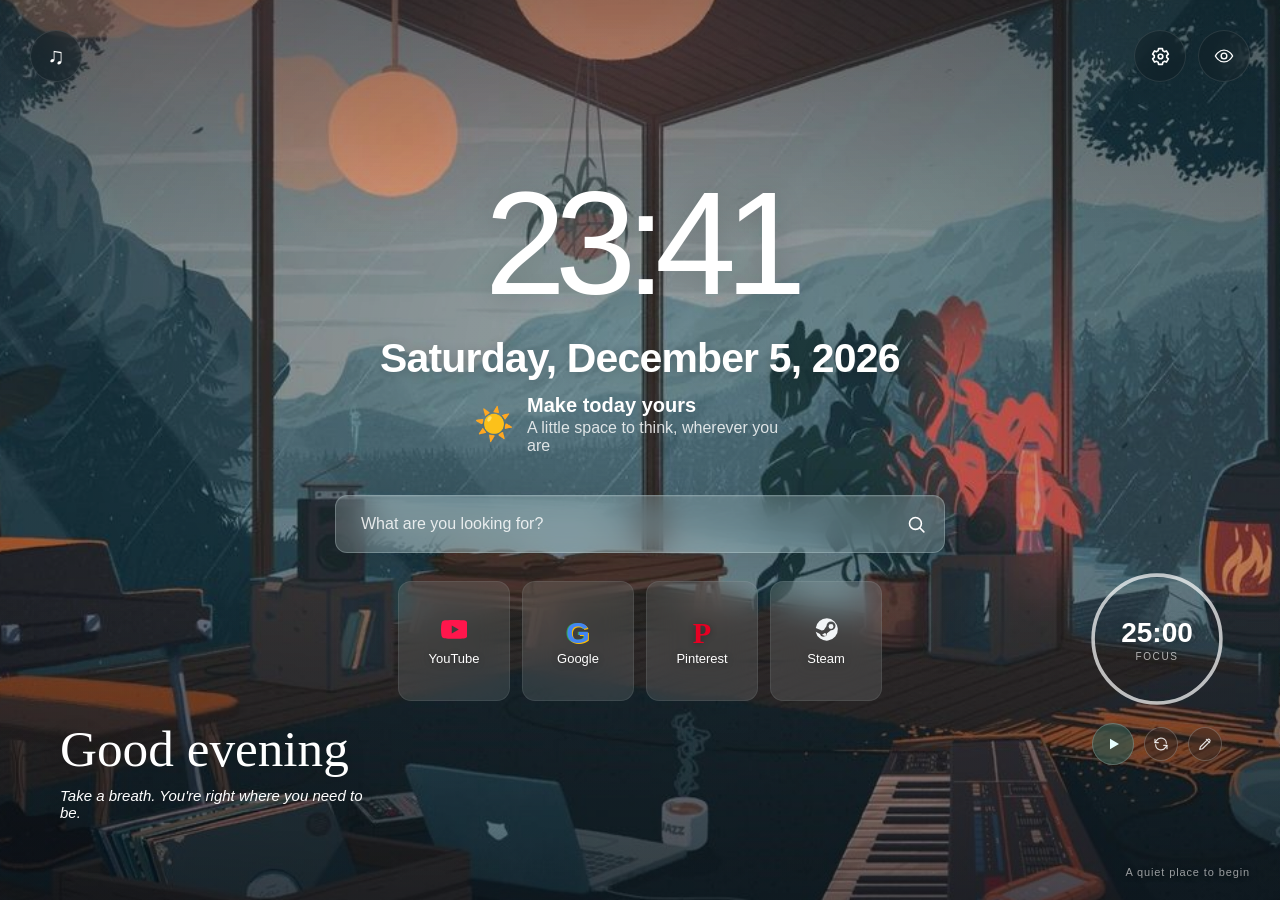
==== commit c5cee3b1: "added backup" ====
--- a/index.html
+++ b/index.html
@@ -1 +1 @@
-<!doctype html> <html lang="en"> <head> <meta charset="utf-8"> <meta name="viewport" content="width=device-width,initial-scale=1"> <meta name="theme-color" content="#152b31"> <title>New Tab</title> <link rel="preconnect" href="https://suggestqueries.google.com" crossorigin> <link rel="stylesheet" href="styles.css"> </head> <body> <main class="new-tab"> <div class="scene" aria-hidden="true"> <div class="wallpaper-surface" id="wallpaper-surface"></div> <video id="wallpaper-video" autoplay muted loop playsinline hidden></video> </div> <div class="shade" aria-hidden="true"></div> <div class="scrim" aria-hidden="true"></div> <button class="sound-toggle glass-icon" type="button" aria-pressed="false" aria-label="Toggle ambient sound" title="Toggle ambient sound"> <span class="sound-on" aria-hidden="true">♫</span> <span class="sound-off" aria-hidden="true">♪</span> </button> <button class="zen-toggle glass-icon" id="zen-toggle" type="button" aria-label="Enter Zen view" title="Enter Zen view" aria-pressed="false"> <svg viewBox="0 0 24 24" aria-hidden="true"><path d="M2.6 12S6.2 5.6 12 5.6 21.4 12 21.4 12 17.8 18.4 12 18.4 2.6 12 2.6 12Z"/><circle cx="12" cy="12" r="3.1"/></svg> </button> <button class="settings-toggle glass-icon" id="settings-toggle" type="button" aria-label="Settings" title="Settings"> <svg viewBox="0 0 24 24" aria-hidden="true"><path transform="translate(0 1)" d="M10 2.75h4l.45 2.3a7.5 7.5 0 0 1 1.55.9l2.2-.8 2 3.45-1.75 1.5a7.4 7.4 0 0 1 0 1.8l1.75 1.5-2 3.45-2.2-.8a7.5 7.5 0 0 1-1.55.9L14 19.25h-4l-.45-2.3a7.5 7.5 0 0 1-1.55-.9l-2.2.8-2-3.45 1.75-1.5a7.4 7.4 0 0 1 0-1.8L3.8 8.6l2-3.45 2.2.8a7.5 7.5 0 0 1 1.55-.9L10 2.75Z"/><circle cx="12" cy="12" r="2.4"/></svg> </button> <section class="center-panel" aria-label="Clock and search"> <div class="clock" id="clock" aria-live="off"><span id="clock-text">--:--</span><span class="clock-meridiem" id="clock-meridiem" hidden></span></div> <div class="date" id="date"><span id="date-text">Loading date…</span></div> <div class="weather" aria-label="A little weather-inspired note"> <span class="weather-icon" id="weather-icon" aria-hidden="true">☀</span> <span class="weather-copy"> <strong id="quote-title">Make today yours</strong> <span id="quote-subtitle">A little space to think, wherever you are</span> </span> </div> <div class="search-wrapper"> <form class="search" id="search-form" role="search"> <label class="visually-hidden" for="search-input">Search the web</label> <input id="search-input" name="q" type="search" placeholder="What are you looking for?" autocomplete="off" spellcheck="false"> <button type="submit" aria-label="Search Google"> <svg viewBox="0 0 24 24" aria-hidden="true"><circle cx="10.8" cy="10.8" r="6.8"/><path d="m16 16 4.4 4.4"/></svg> </button> </form> <div id="search-suggestions" class="search-suggestions" hidden></div> </div> <nav class="shortcuts" aria-label="Quick links"> <a class="shortcut" href="https://www.youtube.com/"> <span class="shortcut-icon youtube" aria-hidden="true"> <svg viewBox="0 0 24 24"><path d="M23.5 6.2a3 3 0 0 0-2.1-2.1C19.5 3.6 12 3.6 12 3.6s-7.5 0-9.4.5A3 3 0 0 0 .5 6.2 31 31 0 0 0 0 12a31 31 0 0 0 .5 5.8 3 3 0 0 0 2.1 2.1c1.9.5 9.4.5 9.4.5s7.5 0 9.4-.5a3 3 0 0 0 2.1-2.1A31 31 0 0 0 24 12a31 31 0 0 0-.5-5.8ZM9.6 15.6V8.4l6.3 3.6-6.3 3.6Z"/></svg> </span> <span>YouTube</span> </a> <a class="shortcut" href="https://www.google.com/"> <span class="shortcut-icon google" aria-hidden="true">G</span> <span>Google</span> </a> <a class="shortcut" href="https://www.pinterest.com/"> <span class="shortcut-icon pinterest" aria-hidden="true">P</span> <span>Pinterest</span> </a> <a class="shortcut" href="https://store.steampowered.com/"> <span class="shortcut-icon steam" aria-hidden="true"> <svg viewBox="0 0 24 24"><path d="M12.4 2a10 10 0 0 0-9.9 8.7l5.4 2.2a3.2 3.2 0 0 1 1.8-.5l2.4-3.5v-.1a4 4 0 1 1 4 4h-.1l-3.5 2.5a3.2 3.2 0 0 1-6.3.7L2.4 14a10 10 0 1 0 10-12Zm3.7 9.5a2.2 2.2 0 1 0 0-4.4 2.2 2.2 0 0 0 0 4.4ZM10 15.8c-.8 0-1.5.4-1.8 1.1l1.9.8a1.3 1.3 0 0 0 1.7-.7 1.3 1.3 0 0 0-.7-1.7 1.4 1.4 0 0 0-1.1 0Z"/></svg> </span> <span>Steam</span> </a> </nav> </section> <section class="welcome" aria-label="Welcome"> <h1 id="greeting">Good day</h1> <p id="quote-welcome">Take a breath. You're right where you need to be.</p> </section> <section class="focus-widget" aria-label="Focus timer"> <div class="timer-ring"> <svg viewBox="0 0 120 120" aria-hidden="true"> <circle class="timer-track" cx="60" cy="60" r="54"/> <circle class="timer-progress" id="timer-progress" cx="60" cy="60" r="54"/> </svg> <div class="timer-content"> <span id="timer-display">25:00</span> <span class="timer-label">FOCUS</span> </div> </div> <div class="timer-controls"> <button class="timer-button" id="timer-toggle" type="button" aria-label="Start focus timer" title="Start focus timer"> <svg id="play-icon" viewBox="0 0 24 24" aria-hidden="true"><path d="m8 5 12 7-12 7V5Z"/></svg> <svg id="pause-icon" viewBox="0 0 24 24" aria-hidden="true"><path d="M7 5h3v14H7zM14 5h3v14h-3z"/></svg> </button> <button class="reset-button" id="timer-reset" type="button" aria-label="Reset focus timer" title="Reset focus timer"> <svg viewBox="0 0 24 24" aria-hidden="true"><path d="M20 11a8 8 0 0 0-14.8-4L3 10"/><path d="M3 5v5h5M4 13a8 8 0 0 0 14.8 4L21 14"/><path d="M21 19v-5h-5"/></svg> </button> <button class="timer-edit-button" id="timer-edit" type="button" aria-label="Edit focus timer" title="Edit focus timer"> <svg viewBox="0 0 24 24" aria-hidden="true"><path d="m14 5 5 5M4 20l4.2-.9L19 8.3a2.1 2.1 0 0 0-3-3L5.2 16.1 4 20Z"/></svg> </button> </div> <form class="timer-editor" id="timer-editor" hidden> <span class="timer-editor-title">Set focus duration</span> <div class="timer-editor-fields"> <label>Minutes<input id="timer-minutes" type="number" min="0" max="999" step="1" value="25" required></label> <label>Seconds<input id="timer-seconds" type="number" min="0" max="59" step="1" value="0" required></label> </div> <button type="submit">Set timer</button> <button class="timer-editor-cancel" id="timer-editor-cancel" type="button">Cancel</button> </form> </section> <div class="scene-caption" aria-hidden="true">A quiet place to begin</div> <div class="widget-layer" id="widget-layer"> <section class="app-widget weather-widget" id="widget-weather-bar" data-widget="weather-bar" aria-label="Weather card" hidden> <div class="widget-chrome"> <button class="widget-drag-handle" type="button" data-drag-handle aria-label="Move weather card" title="Drag to move"> <svg viewBox="0 0 24 24" aria-hidden="true" focusable="false"> <path transform="translate(-2 0)" d="M8 12V5.5a2 2 0 0 1 4 0V12v-2a2 2 0 0 1 4 0v2-1a2 2 0 0 1 4 0v2-1a2 2 0 0 1 4 0v4a6 6 0 0 1-6 6h-1a6 6 0 0 1-4.2-1.7l-3.6-3.6a2 2 0 0 1 2.8-2.8l1.7 1.7"/> </svg> </button> <span class="widget-resize" data-handle="nw" aria-hidden="true"></span> <span class="widget-resize" data-handle="n" aria-hidden="true"></span> <span class="widget-resize" data-handle="ne" aria-hidden="true"></span> <span class="widget-resize" data-handle="e" aria-hidden="true"></span> <span class="widget-resize" data-handle="se" aria-hidden="true"></span> <span class="widget-resize" data-handle="s" aria-hidden="true"></span> <span class="widget-resize" data-handle="sw" aria-hidden="true"></span> <span class="widget-resize" data-handle="w" aria-hidden="true"></span> </div> <div class="weather-widget-body"> <div class="weather-widget-head"> <div class="weather-widget-place"> <strong id="weather-bar-location">Your location</strong> <span id="weather-bar-summary">—</span> </div> <div class="weather-widget-now"> <span class="weather-widget-icon" id="weather-bar-icon" aria-hidden="true">☀</span> <strong class="weather-widget-temp" id="weather-bar-temp">—</strong> </div> </div> <div class="weather-widget-forecast" id="weather-widget-forecast"> <div class="weather-forecast-card" id="weather-bar-tomorrow-card"> <strong>Tomorrow</strong> <span class="weather-forecast-icon" id="weather-bar-tomorrow-icon" aria-hidden="true">—</span> <span class="weather-forecast-temp" id="weather-bar-tomorrow-temp">—</span> </div> <div class="weather-forecast-card" id="weather-bar-after-card"> <strong>After tomorrow</strong> <span class="weather-forecast-icon" id="weather-bar-after-icon" aria-hidden="true">—</span> <span class="weather-forecast-temp" id="weather-bar-after-temp">—</span> </div> </div> </div> </section> <div class="widget-edit-bar" id="widget-edit-bar" hidden> <button type="button" class="widget-edit-cancel" id="widget-edit-cancel">Cancel</button> <button type="button" class="widget-edit-done" id="widget-edit-done">Done</button> </div> <div class="widget-context-menu" id="widget-context-menu" role="menu" aria-label="Widget actions" hidden> <button type="button" role="menuitem" data-widget-action="edit">Edit</button> <button type="button" role="menuitem" data-widget-action="remove">Remove</button> </div> <div class="widget-edit-popup" id="widget-edit-popup" role="dialog" aria-label="Widget edit options" hidden> <label class="widget-transparency-row" for="edit-popup-transparency" data-popup-appearance> <span>Transparency</span> <input id="edit-popup-transparency" type="range" min="0" max="100" step="5" value="0"> <output id="edit-popup-transparency-value" for="edit-popup-transparency">0%</output> </label> <label class="widget-transparency-row" for="edit-popup-blur" data-popup-appearance> <span>Blur</span> <input id="edit-popup-blur" type="range" min="0" max="100" step="5" value="50"> <output id="edit-popup-blur-value" for="edit-popup-blur">50%</output> </label> <div class="widget-edit-popup-actions"> <button type="button" data-widget-popup-action="remove">Remove</button> <button type="button" class="is-primary" data-widget-popup-action="apply">Apply</button> </div> </div> </div> <dialog class="widget-photo-picker" id="widget-photo-picker" aria-modal="true" aria-labelledby="widget-photo-picker-title"> <header class="widget-photo-picker-head"> <strong id="widget-photo-picker-title">Choose a photo</strong> <button class="dialog-close" id="widget-photo-picker-close" type="button" aria-label="Close photo picker">×</button> </header> <div class="widget-photo-picker-sources" id="widget-photo-picker-sources"> <button type="button" data-photo-source="stored"> <svg viewBox="0 0 24 24" aria-hidden="true"><rect x="3" y="4" width="18" height="16" rx="2"/><circle cx="8.5" cy="9" r="1.5"/><path d="m21 15-5-5L5 20"/></svg> <span>From stored wallpaper</span> </button> <button type="button" data-photo-source="device"> <svg viewBox="0 0 24 24" aria-hidden="true"><path d="M12 16V4m0 0L7.5 8.5M12 4l4.5 4.5"/><path d="M4 15v3a2 2 0 0 0 2 2h12a2 2 0 0 0 2-2v-3"/></svg> <span>From device</span> </button> </div> <p class="wallpaper-empty widget-photo-empty" id="widget-photo-picker-empty" hidden>No stored wallpapers yet.</p> <div class="widget-photo-picker-grid" id="widget-photo-picker-grid" aria-label="Stored wallpapers" hidden></div> <button type="button" class="upload-button widget-photo-back" id="widget-photo-picker-back" hidden>← All wallpapers</button> <input id="widget-photo-file" type="file" accept="image/*" hidden> </dialog> <div class="toast" id="toast" role="status" aria-live="polite"></div> <dialog class="wallpaper-dialog" id="wallpaper-dialog" aria-labelledby="wallpaper-dialog-title"> <nav class="settings-sidebar" aria-label="Settings sections"> <span class="settings-sidebar-label">SETTINGS</span> <button class="settings-nav-item is-active" id="wallpaper-settings-tab" type="button" aria-current="page"> <svg viewBox="0 0 24 24" aria-hidden="true"><rect x="3" y="4" width="18" height="16" rx="2"/><circle cx="8.5" cy="9" r="1.5"/><path d="m21 15-5-5L5 20"/></svg> <span>Wallpaper</span> </button> <button class="settings-nav-item" id="themes-settings-tab" type="button"> <svg viewBox="0 0 24 24" aria-hidden="true"><path d="M12 3.4a8.6 8.6 0 1 0 0 17.2c1.2 0 2.1-.9 2.1-2.1 0-.6-.2-1-.5-1.4-.3-.4-.5-.8-.5-1.2 0-.9.7-1.6 1.6-1.6h1.8a4 4 0 0 0 4-4c0-3.9-3.9-6.9-8.5-6.9Z"/><circle cx="7.6" cy="11.4" r="1.1"/><circle cx="10.3" cy="7.7" r="1.1"/><circle cx="14.7" cy="7.7" r="1.1"/><circle cx="17.2" cy="11.2" r="1.1"/></svg> <span>Themes</span> </button> <button class="settings-nav-item" id="music-settings-tab" type="button"> <svg viewBox="0 0 24 24" aria-hidden="true"><path d="M9 18V5l12-2v13"/><circle cx="6" cy="18" r="3"/><circle cx="18" cy="16" r="3"/></svg> <span>Music</span> </button> <button class="settings-nav-item" id="quotes-settings-tab" type="button"> <svg viewBox="0 0 24 24" aria-hidden="true"><path d="M4 5h16v11H9l-5 4V5Z"/><path d="M8 9h8M8 12h5"/></svg> <span>Quotes</span> </button> <button class="settings-nav-item" id="time-weather-settings-tab" type="button"> <svg viewBox="0 0 24 24" aria-hidden="true"><circle cx="12" cy="12" r="4"/><path d="M12 2v2M12 20v2M4.9 4.9l1.4 1.4M17.7 17.7l1.4 1.4M2 12h2M20 12h2M4.9 19.1l1.4-1.4M17.7 6.3l1.4-1.4"/></svg> <span>Time &amp; Weather</span> </button> <button class="settings-nav-item" id="widgets-settings-tab" type="button"> <svg viewBox="0 0 24 24" aria-hidden="true"><rect x="3" y="3" width="8" height="8" rx="1.5"/><rect x="13" y="3" width="8" height="5" rx="1.5"/><rect x="13" y="10" width="8" height="11" rx="1.5"/><rect x="3" y="13" width="8" height="8" rx="1.5"/></svg> <span>Widgets</span> </button> <button class="settings-nav-item" id="zen-settings-tab" type="button"> <svg viewBox="0 0 24 24" aria-hidden="true"><path d="M2.6 12S6.2 5.6 12 5.6 21.4 12 21.4 12 17.8 18.4 12 18.4 2.6 12 2.6 12Z"/><circle cx="12" cy="12" r="3.1"/></svg> <span>Zen view</span> </button> </nav> <section class="settings-content"> <header class="settings-content-header"> <div> <p class="settings-eyebrow">PERSONALIZE</p> <h2 id="wallpaper-dialog-title">Settings</h2> <p>Manage your new-tab experience.</p> </div> <button class="dialog-close" id="wallpaper-close" type="button" aria-label="Close settings">×</button> </header> <section class="wallpaper-library" id="wallpaper-library" aria-label="Wallpaper library"> <div class="settings-section-actions"> <button class="settings-reset-button" id="wallpaper-reset-settings" type="button" title="Reset wallpaper selection and order" aria-label="Reset wallpaper settings"> <svg viewBox="0 0 24 24" aria-hidden="true"><path d="M20 11a8 8 0 0 0-14.8-4L3 10"/><path d="M3 5v5h5M4 13a8 8 0 0 0 14.8 4L21 14"/><path d="M21 19v-5h-5"/></svg> <span>Reset</span> </button> </div> <details class="wallpaper-group" data-settings-group="system-wallpapers" open> <summary class="wallpaper-group-title"> <span>System wallpapers</span> <span class="wallpaper-group-hint">Included with Crystal Wall</span> </summary> <div class="wallpaper-grid wallpaper-scroll-grid" id="system-wallpaper-grid" aria-label="System wallpapers"></div> </details> <details class="wallpaper-group" data-settings-group="user-wallpapers" open> <summary class="wallpaper-group-title"> <span>Your wallpapers</span> <span class="wallpaper-group-hint">Your uploaded images and videos</span> </summary> <div class="wallpaper-section-header wallpaper-upload-header"> <p>Choose a scene or add one from your device.</p> <div class="upload-actions"> <label class="upload-button" for="wallpaper-upload-image">＋ Upload image</label> <input class="visually-hidden" id="wallpaper-upload-image" type="file" accept="image/*"> <label class="upload-button" for="wallpaper-upload-video">＋ Upload video</label> <input class="visually-hidden" id="wallpaper-upload-video" type="file" accept="video/*"> </div> </div> <form class="wallpaper-url-fetch" id="wallpaper-url-fetch"> <label class="visually-hidden" for="wallpaper-url">Image or video URL</label> <input id="wallpaper-url" name="url" type="url" placeholder="Paste an image or video URL" autocomplete="url" required> <button class="upload-button" id="wallpaper-url-fetch-button" type="submit">Fetch</button> <button class="upload-button" id="wallpaper-paste-image" type="button">Paste image</button> </form> <div class="wallpaper-grid wallpaper-scroll-grid" id="user-wallpaper-grid" aria-label="Your wallpapers"></div> </details> <details class="wallpaper-group" data-settings-group="wallpaper-rotation" open> <summary class="wallpaper-group-title"> <span>New tab wallpaper rotation</span> <span class="wallpaper-group-hint">A fresh scene every time you open a tab</span> </summary> <div class="rotation-setting"> <div class="rotation-setting-copy"> <strong>Show random wallpaper on each new tab</strong> <p>If you turn this off, the wallpaper will switch back to the last one you applied. No list yet? Each new tab then shows a random wallpaper from all your stored wallpapers — system and your own.</p> </div> <label class="toggle-switch" for="wallpaper-rotation-toggle"> <input id="wallpaper-rotation-toggle" type="checkbox" role="switch" aria-label="Show random wallpaper on each new tab"> </label> </div> <div class="rotation-actions"> <button class="upload-button" id="wallpaper-rotation-create" type="button">＋ Create list</button> <button class="upload-button" id="wallpaper-rotation-clear" type="button">Clear list</button> </div> <p class="wallpaper-empty rotation-empty" id="wallpaper-rotation-empty">No wallpapers in rotation yet — and no list is needed: while the toggle is on, every new tab shows a random wallpaper from all your stored wallpapers (system and your own).</p> <div class="rotation-list" id="wallpaper-rotation-list" aria-label="Wallpapers in rotation"></div> </details> </section> <section class="rotation-picker" id="rotation-picker" aria-labelledby="rotation-picker-title" hidden> <header class="wallpaper-editor-header"> <div class="editor-title-group"> <h3 id="rotation-picker-title">Create rotation list</h3> <p>Choose which wallpapers can appear on new tabs.</p> </div> <button class="dialog-close editor-close" id="rotation-picker-close" type="button" aria-label="Close rotation list picker">×</button> </header> <div class="rotation-picker-grid" id="rotation-picker-grid"></div> <p class="wallpaper-empty" id="rotation-picker-empty" hidden>No wallpapers available yet.</p> <footer class="wallpaper-editor-actions"> <button class="wallpaper-action secondary" id="rotation-picker-cancel" type="button">Cancel</button> <span class="wallpaper-action-spacer"></span> <button class="wallpaper-action primary" id="rotation-picker-save" type="button">Save list</button> </footer> </section> <section class="music-library" id="music-library" aria-labelledby="music-section-title" hidden> <div class="wallpaper-section-header"> <div> <h3 id="music-section-title">Your music</h3> <p>Upload tracks, preview them, and choose what plays from the sound button.</p> </div> <div class="settings-section-actions"> <button class="settings-reset-button" id="music-reset-settings" type="button" title="Reset music settings" aria-label="Reset music settings"> <svg viewBox="0 0 24 24" aria-hidden="true"><path d="M20 11a8 8 0 0 0-14.8-4L3 10"/><path d="M3 5v5h5M4 13a8 8 0 0 0 14.8 4L21 14"/><path d="M21 19v-5h-5"/></svg> <span>Reset</span> </button> <div class="upload-actions"> <label class="upload-button" for="music-upload">＋ Upload music</label> <input class="visually-hidden" id="music-upload" type="file" accept="audio/*,.mp3,.m4a,.aac,.wav,.ogg,.oga,.flac,.opus"> </div> </div> </div> <div class="music-controls"> <label class="adjustment-control" for="music-volume"> <span>Volume <output id="music-volume-value" for="music-volume">50%</output></span> <input id="music-volume" type="range" min="0" max="100" step="1" value="50"> </label> <label class="music-loop-control" for="music-loop"> <input id="music-loop" type="checkbox" checked="checked"> <span>Repeat track</span> </label> </div> <div class="music-track-list" id="music-track-list" aria-label="Uploaded music tracks"></div> <audio id="custom-music-player" preload="none"></audio> </section> <section class="quotes-library" id="quotes-library" aria-labelledby="quotes-section-title" hidden> <div class="wallpaper-section-header"> <div> <h3 id="quotes-section-title">Your quotes</h3> <p>Personalize each message on your new-tab page. Reset any one to its original text.</p> </div> <button class="settings-reset-button" id="quotes-reset-settings" type="button" title="Reset all quotes" aria-label="Reset all quotes"> <svg viewBox="0 0 24 24" aria-hidden="true"><path d="M20 11a8 8 0 0 0-14.8-4L3 10"/><path d="M3 5v5h5M4 13a8 8 0 0 0 14.8 4L21 14"/><path d="M21 19v-5h-5"/></svg> <span>Reset</span> </button> </div> <div class="quote-setting-list"> <div class="quote-setting"> <label for="quote-welcome-input">Welcome message</label> <input id="quote-welcome-input" maxlength="160"> <button class="wallpaper-action secondary quote-reset" type="button" data-quote-reset="welcome">Reset</button> </div> <div class="quote-setting"> <label for="quote-title-input">Main quote</label> <input id="quote-title-input" maxlength="100"> <button class="wallpaper-action secondary quote-reset" type="button" data-quote-reset="title">Reset</button> </div> <div class="quote-setting"> <label for="quote-subtitle-input">Supporting quote</label> <input id="quote-subtitle-input" maxlength="160"> <button class="wallpaper-action secondary quote-reset" type="button" data-quote-reset="subtitle">Reset</button> </div> <div class="quote-setting"> <label for="quote-font-select">Font style</label> <select id="quote-font-select"></select> <button class="wallpaper-action secondary quote-reset" type="button" data-quote-reset="font">Reset</button> </div> <div class="quote-setting"> <label for="quote-size-slider">Text size <output id="quote-size-value" for="quote-size-slider">100%</output></label> <input id="quote-size-slider" type="range" min="60" max="180" step="5" value="100"> <button class="wallpaper-action secondary quote-reset" type="button" data-quote-reset="size">Reset</button> </div> </div> </section> <section class="time-weather-library" id="time-weather-library" aria-labelledby="time-weather-section-title" hidden> <div class="wallpaper-section-header"> <div> <h3 id="time-weather-section-title">Time &amp; weather</h3> <p>Pick how your clock and weather note find your location.</p> </div> <button class="settings-reset-button" id="time-weather-reset-settings" type="button" title="Reset time and weather settings" aria-label="Reset time and weather settings"> <svg viewBox="0 0 24 24" aria-hidden="true"><path d="M20 11a8 8 0 0 0-14.8-4L3 10"/><path d="M3 5v5h5M4 13a8 8 0 0 0 14.8 4L21 14"/><path d="M21 19v-5h-5"/></svg> <span>Reset</span> </button> </div> <div class="location-weather-setting"> <div> <strong>Local weather icon</strong> <p id="location-weather-status" role="status" aria-live="polite">Location weather is off.</p> </div> <label class="toggle-switch" for="location-weather-toggle"> <input id="location-weather-toggle" type="checkbox" role="switch" aria-label="Use location for weather"> </label> </div> <div class="widget-setting-list" role="group" aria-label="Time and weather widgets"> <div class="widget-setting-item" data-widget-item="weather-bar"> <div class="widget-setting-head"> <button class="widget-setting-triangle" type="button" data-widget-triangle="weather-bar" aria-expanded="false" aria-label="Weather card settings" hidden> <svg viewBox="0 0 24 24" aria-hidden="true"><path d="m9 6 6 6-6 6"/></svg> </button> <div class="widget-setting-copy"> <strong>Weather card</strong> <p>Movable weather card with temperature and forecast.</p> </div> <label class="toggle-switch"> <input type="checkbox" role="switch" data-widget-toggle="weather-bar" aria-label="Show weather card"> </label> </div> <div class="widget-setting-dropdown" data-widget-dropdown="weather-bar" hidden> <label class="widget-transparency-row" for="weather-bar-transparency"> <span>Transparency</span> <input type="range" id="weather-bar-transparency" min="0" max="100" step="5" value="0" data-widget-transparency="weather-bar"> <output id="weather-bar-transparency-value" for="weather-bar-transparency">0%</output> </label> <label class="widget-transparency-row" for="weather-bar-blur"> <span>Blur</span> <input type="range" id="weather-bar-blur" min="0" max="100" step="5" value="50" data-widget-blur="weather-bar"> <output id="weather-bar-blur-value" for="weather-bar-blur">50%</output> </label> <div class="widget-option-row"> <span>Temperature unit</span> <button type="button" class="option-setting-button" id="temperature-unit-widget-toggle">°C</button> </div> <div class="widget-option-row"> <span>Show tomorrow's forecast</span> <label class="toggle-switch"> <input type="checkbox" role="switch" id="forecast-tomorrow-toggle" aria-label="Show tomorrow's forecast" checked="checked"> </label> </div> <div class="widget-option-row"> <span>Show day after tomorrow</span> <label class="toggle-switch"> <input type="checkbox" role="switch" id="forecast-after-toggle" aria-label="Show day after tomorrow forecast" checked="checked"> </label> </div> </div> </div> <div class="widget-setting-item" data-widget-item="clock"> <div class="widget-setting-head"> <button class="widget-setting-triangle" type="button" data-widget-triangle="clock" aria-expanded="false" aria-label="Time settings" hidden> <svg viewBox="0 0 24 24" aria-hidden="true"><path d="m9 6 6 6-6 6"/></svg> </button> <div class="widget-setting-copy"> <strong>Time</strong> <p>The large clock on your new tab.</p> </div> <label class="toggle-switch"> <input type="checkbox" role="switch" data-widget-toggle="clock" aria-label="Show clock"> </label> </div> <div class="widget-setting-dropdown" data-widget-dropdown="clock" hidden> <div class="widget-transparency-row widget-text-color-row"> <span>Font colour</span> <input id="clock-text-color" type="color" value="#ffffff" data-widget-text-color="clock" aria-label="Time font colour"> <button class="option-setting-button" type="button" data-widget-text-color-reset="clock">Reset</button> </div> <label class="widget-transparency-row" for="clock-text-transparency"> <span>Transparency</span> <input type="range" id="clock-text-transparency" min="0" max="100" step="5" value="0" data-widget-text-transparency="clock"> <output id="clock-text-transparency-value" for="clock-text-transparency">0%</output> </label> <label class="widget-transparency-row" for="clock-text-blur"> <span>Blur</span> <input type="range" id="clock-text-blur" min="0" max="100" step="5" value="0" data-widget-text-blur="clock"> <output id="clock-text-blur-value" for="clock-text-blur">0%</output> </label> <div class="widget-transparency-row widget-text-outline-row"> <span>Outline</span> <input type="range" id="clock-text-outline" min="0" max="100" step="5" value="40" data-widget-text-outline="clock"> <output id="clock-text-outline-value" for="clock-text-outline">38%</output> <button class="option-setting-button" type="button" data-widget-text-outline-reset="clock">Reset</button> </div> <div class="widget-transparency-row widget-text-outline-row"> <span>Halo</span> <input type="range" id="clock-text-halo" min="0" max="100" step="5" value="100" data-widget-text-halo="clock"> <output id="clock-text-halo-value" for="clock-text-halo">100%</output> <button class="option-setting-button" type="button" data-widget-text-halo-reset="clock">Reset</button> </div> <div class="widget-option-row"> <span>Toggle time format</span> <button type="button" class="option-setting-button" id="time-format-widget-toggle">24h</button> </div> </div> </div> <div class="widget-setting-item" data-widget-item="date"> <div class="widget-setting-head"> <button class="widget-setting-triangle" type="button" data-widget-triangle="date" aria-expanded="false" aria-label="Date settings" hidden> <svg viewBox="0 0 24 24" aria-hidden="true"><path d="m9 6 6 6-6 6"/></svg> </button> <div class="widget-setting-copy"> <strong>Date</strong> <p>The date shown below the clock.</p> </div> <label class="toggle-switch"> <input type="checkbox" role="switch" data-widget-toggle="date" aria-label="Show date"> </label> </div> <div class="widget-setting-dropdown" data-widget-dropdown="date" hidden> <div class="widget-transparency-row widget-text-color-row"> <span>Font colour</span> <input id="date-text-color" type="color" value="#ffffff" data-widget-text-color="date" aria-label="Date font colour"> <button class="option-setting-button" type="button" data-widget-text-color-reset="date">Reset</button> </div> <label class="widget-transparency-row" for="date-text-transparency"> <span>Transparency</span> <input type="range" id="date-text-transparency" min="0" max="100" step="5" value="0" data-widget-text-transparency="date"> <output id="date-text-transparency-value" for="date-text-transparency">0%</output> </label> <label class="widget-transparency-row" for="date-text-blur"> <span>Blur</span> <input type="range" id="date-text-blur" min="0" max="100" step="5" value="0" data-widget-text-blur="date"> <output id="date-text-blur-value" for="date-text-blur">0%</output> </label> <div class="widget-transparency-row widget-text-outline-row"> <span>Outline</span> <input type="range" id="date-text-outline" min="0" max="100" step="5" value="40" data-widget-text-outline="date"> <output id="date-text-outline-value" for="date-text-outline">38%</output> <button class="option-setting-button" type="button" data-widget-text-outline-reset="date">Reset</button> </div> <div class="widget-transparency-row widget-text-outline-row"> <span>Halo</span> <input type="range" id="date-text-halo" min="0" max="100" step="5" value="100" data-widget-text-halo="date"> <output id="date-text-halo-value" for="date-text-halo">100%</output> <button class="option-setting-button" type="button" data-widget-text-halo-reset="date">Reset</button> </div> <div class="widget-option-row"> <span>Show weekday</span> <button type="button" class="option-setting-button" id="date-weekday-toggle">On</button> </div> </div> </div> <div class="widget-setting-item" data-widget-item="weather-note"> <div class="widget-setting-head"> <button class="widget-setting-triangle" type="button" data-widget-triangle="weather-note" aria-expanded="false" aria-label="Weather note settings" hidden> <svg viewBox="0 0 24 24" aria-hidden="true"><path d="m9 6 6 6-6 6"/></svg> </button> <div class="widget-setting-copy"> <strong>Weather note</strong> <p>The weather line under the clock.</p> </div> <label class="toggle-switch"> <input type="checkbox" role="switch" data-widget-toggle="weather-note" aria-label="Show weather note"> </label> </div> <div class="widget-setting-dropdown" data-widget-dropdown="weather-note" hidden> <div class="widget-transparency-row widget-text-color-row"> <span>Font colour</span> <input id="weather-note-text-color" type="color" value="#ffffff" data-widget-text-color="weather-note" aria-label="Weather note font colour"> <button class="option-setting-button" type="button" data-widget-text-color-reset="weather-note">Reset</button> </div> <label class="widget-transparency-row" for="weather-note-text-transparency"> <span>Transparency</span> <input type="range" id="weather-note-text-transparency" min="0" max="100" step="5" value="0" data-widget-text-transparency="weather-note"> <output id="weather-note-text-transparency-value" for="weather-note-text-transparency">0%</output> </label> <label class="widget-transparency-row" for="weather-note-text-blur"> <span>Blur</span> <input type="range" id="weather-note-text-blur" min="0" max="100" step="5" value="0" data-widget-text-blur="weather-note"> <output id="weather-note-text-blur-value" for="weather-note-text-blur">0%</output> </label> <div class="widget-transparency-row widget-text-outline-row"> <span>Outline</span> <input type="range" id="weather-note-text-outline" min="0" max="100" step="5" value="40" data-widget-text-outline="weather-note"> <output id="weather-note-text-outline-value" for="weather-note-text-outline">38%</output> <button class="option-setting-button" type="button" data-widget-text-outline-reset="weather-note">Reset</button> </div> <div class="widget-transparency-row widget-text-outline-row"> <span>Halo</span> <input type="range" id="weather-note-text-halo" min="0" max="100" step="5" value="100" data-widget-text-halo="weather-note"> <output id="weather-note-text-halo-value" for="weather-note-text-halo">100%</output> <button class="option-setting-button" type="button" data-widget-text-halo-reset="weather-note">Reset</button> </div> <p class="widget-dropdown-note">Position, size and background reset to default with the symbol below.</p> </div> </div> </div> <div class="location-current" id="location-current" role="status" aria-live="polite" hidden> <span class="location-current-icon" aria-hidden="true">📍</span> <span class="location-current-copy"> <strong id="location-current-name">—</strong> <span id="location-current-detail"></span> </span> </div> <form class="manual-location" id="manual-location-form"> <div class="manual-location-copy"> <strong>Set a location manually</strong> <p>If the weather isn't showing the right place, search for your city, area, or PIN code and use it instead.</p> </div> <div class="manual-location-fields"> <label class="visually-hidden" for="manual-location-input">Search for a city, place, or PIN code</label> <input id="manual-location-input" placeholder="Search a city, place, or PIN code" autocomplete="off" spellcheck="false" required> <button class="upload-button" id="manual-location-search" type="submit">Search</button> <button class="upload-button" id="manual-location-auto" type="button">Use my location</button> </div> <p class="manual-location-status" id="manual-location-status" role="status" aria-live="polite" hidden></p> <div class="manual-location-results" id="manual-location-results" aria-label="Location search results"></div> </form> </section> <section class="widgets-library" id="widgets-library" aria-labelledby="widgets-section-title" hidden> <div class="wallpaper-section-header"> <div> <h3 id="widgets-section-title">Widgets</h3> <p>Manage the widgets on your new tab. Right-click a widget to edit or remove it.</p> </div> <button class="settings-reset-button" id="widgets-reset-settings" type="button" title="Reset all widgets" aria-label="Reset all widgets"> <svg viewBox="0 0 24 24" aria-hidden="true"><path d="M20 11a8 8 0 0 0-14.8-4L3 10"/><path d="M3 5v5h5M4 13a8 8 0 0 0 14.8 4L21 14"/><path d="M21 19v-5h-5"/></svg> <span>Reset</span> </button> </div> <div class="widgets-quick-settings"> <div class="option-setting-row widgets-rightclick-row"> <span>Right-click menu on widgets</span> <label class="toggle-switch" for="widget-rightclick-toggle"> <input id="widget-rightclick-toggle" type="checkbox" role="switch" aria-label="Right-click menu on widgets" checked="checked"> </label> </div> <div class="widget-appearance-group"> <span class="widget-transparency-title">Settings card</span> <label class="widget-transparency-row" for="settings-card-transparency"> <span>Transparency</span> <input id="settings-card-transparency" type="range" min="0" max="100" step="5" value="0"> <output id="settings-card-transparency-value" for="settings-card-transparency">0%</output> </label> <label class="widget-transparency-row" for="settings-card-blur"> <span>Blur</span> <input id="settings-card-blur" type="range" min="0" max="100" step="5" value="50"> <output id="settings-card-blur-value" for="settings-card-blur">50%</output> </label> </div> </div> <button class="upload-button widgets-edit-button" id="widgets-edit-button" type="button" title="Edit widgets on your new tab"> <svg viewBox="0 0 24 24" aria-hidden="true"><path transform="translate(-2 0)" d="M8 12V5.5a2 2 0 0 1 4 0V12v-2a2 2 0 0 1 4 0v2-1a2 2 0 0 1 4 0v2-1a2 2 0 0 1 4 0v4a6 6 0 0 1-6 6h-1a6 6 0 0 1-4.2-1.7l-3.6-3.6a2 2 0 0 1 2.8-2.8l1.7 1.7"/></svg> <span>Edit widgets</span> </button> <div class="widget-setting-list" role="group" aria-label="Widgets on your new tab"> <div class="widget-setting-item" data-widget-item="search"> <div class="widget-setting-head"> <button class="widget-setting-triangle" type="button" data-widget-triangle="search" aria-expanded="false" aria-label="Search bar settings" hidden> <svg viewBox="0 0 24 24" aria-hidden="true"><path d="m9 6 6 6-6 6"/></svg> </button> <div class="widget-setting-copy"> <strong>Search bar</strong> <p>The search box at the centre of your new tab.</p> </div> <label class="toggle-switch"> <input type="checkbox" role="switch" data-widget-toggle="search" aria-label="Show search bar"> </label> </div> <div class="widget-setting-dropdown" data-widget-dropdown="search" hidden> <label class="widget-transparency-row" for="search-transparency"> <span>Transparency</span> <input type="range" id="search-transparency" min="0" max="100" step="5" value="0" data-widget-transparency="search"> <output id="search-transparency-value" for="search-transparency">0%</output> </label> <label class="widget-transparency-row" for="search-blur"> <span>Blur</span> <input type="range" id="search-blur" min="0" max="100" step="5" value="50" data-widget-blur="search"> <output id="search-blur-value" for="search-blur">50%</output> </label> </div> </div> <div class="widget-setting-item" data-widget-item="shortcuts"> <div class="widget-setting-head"> <button class="widget-setting-triangle" type="button" data-widget-triangle="shortcuts" aria-expanded="false" aria-label="Quick access bar settings" hidden> <svg viewBox="0 0 24 24" aria-hidden="true"><path d="m9 6 6 6-6 6"/></svg> </button> <div class="widget-setting-copy"> <strong>Quick access bar</strong> <p>YouTube, Google, Pinterest and Steam shortcuts.</p> </div> <label class="toggle-switch"> <input type="checkbox" role="switch" data-widget-toggle="shortcuts" aria-label="Show quick access bar"> </label> </div> <div class="widget-setting-dropdown" data-widget-dropdown="shortcuts" hidden> <label class="widget-transparency-row" for="shortcuts-transparency"> <span>Transparency</span> <input type="range" id="shortcuts-transparency" min="0" max="100" step="5" value="0" data-widget-transparency="shortcuts"> <output id="shortcuts-transparency-value" for="shortcuts-transparency">0%</output> </label> <label class="widget-transparency-row" for="shortcuts-blur"> <span>Blur</span> <input type="range" id="shortcuts-blur" min="0" max="100" step="5" value="50" data-widget-blur="shortcuts"> <output id="shortcuts-blur-value" for="shortcuts-blur">50%</output> </label> </div> </div> <div class="widget-setting-item" data-widget-item="focus-timer"> <div class="widget-setting-head"> <button class="widget-setting-triangle" type="button" data-widget-triangle="focus-timer" aria-expanded="false" aria-label="Focus timer settings" hidden> <svg viewBox="0 0 24 24" aria-hidden="true"><path d="m9 6 6 6-6 6"/></svg> </button> <div class="widget-setting-copy"> <strong>Focus timer</strong> <p>The circular focus timer in the corner.</p> </div> <label class="toggle-switch"> <input type="checkbox" role="switch" data-widget-toggle="focus-timer" aria-label="Show focus timer"> </label> </div> <div class="widget-setting-dropdown" data-widget-dropdown="focus-timer" hidden> <div class="widget-transparency-row widget-text-color-row"> <span>Font colour</span> <input id="focus-timer-text-color" type="color" value="#ffffff" data-widget-text-color="focus-timer" aria-label="Focus timer font colour"> <button class="option-setting-button" type="button" data-widget-text-color-reset="focus-timer">Reset</button> </div> <label class="widget-transparency-row" for="focus-timer-text-transparency"> <span>Transparency</span> <input type="range" id="focus-timer-text-transparency" min="0" max="100" step="5" value="0" data-widget-text-transparency="focus-timer"> <output id="focus-timer-text-transparency-value" for="focus-timer-text-transparency">0%</output> </label> <label class="widget-transparency-row" for="focus-timer-text-blur"> <span>Blur</span> <input type="range" id="focus-timer-text-blur" min="0" max="100" step="5" value="0" data-widget-text-blur="focus-timer"> <output id="focus-timer-text-blur-value" for="focus-timer-text-blur">0%</output> </label> <div class="widget-transparency-row widget-text-outline-row"> <span>Outline</span> <input type="range" id="focus-timer-text-outline" min="0" max="100" step="5" value="40" data-widget-text-outline="focus-timer"> <output id="focus-timer-text-outline-value" for="focus-timer-text-outline">38%</output> <button class="option-setting-button" type="button" data-widget-text-outline-reset="focus-timer">Reset</button> </div> <div class="widget-transparency-row widget-text-outline-row"> <span>Halo</span> <input type="range" id="focus-timer-text-halo" min="0" max="100" step="5" value="100" data-widget-text-halo="focus-timer"> <output id="focus-timer-text-halo-value" for="focus-timer-text-halo">100%</output> <button class="option-setting-button" type="button" data-widget-text-halo-reset="focus-timer">Reset</button> </div> <div class="widget-option-row"> <span>Focus length</span> <span class="widget-segmented" role="group" aria-label="Focus length in minutes"> <button type="button" class="option-setting-button" data-focus-minutes="25">25m</button> <button type="button" class="option-setting-button" data-focus-minutes="45">45m</button> <button type="button" class="option-setting-button" data-focus-minutes="60">60m</button> </span> </div> </div> </div> <div class="widget-setting-item" data-widget-item="greeting"> <div class="widget-setting-head"> <button class="widget-setting-triangle" type="button" data-widget-triangle="greeting" aria-expanded="false" aria-label="Greeting settings" hidden> <svg viewBox="0 0 24 24" aria-hidden="true"><path d="m9 6 6 6-6 6"/></svg> </button> <div class="widget-setting-copy"> <strong>Greeting</strong> <p>The greeting in the lower-left corner.</p> </div> <label class="toggle-switch"> <input type="checkbox" role="switch" data-widget-toggle="greeting" aria-label="Show greeting"> </label> </div> <div class="widget-setting-dropdown" data-widget-dropdown="greeting" hidden> <div class="widget-transparency-row widget-text-color-row"> <span>Font colour</span> <input id="greeting-text-color" type="color" value="#ffffff" data-widget-text-color="greeting" aria-label="Greeting font colour"> <button class="option-setting-button" type="button" data-widget-text-color-reset="greeting">Reset</button> </div> <label class="widget-transparency-row" for="greeting-text-transparency"> <span>Transparency</span> <input type="range" id="greeting-text-transparency" min="0" max="100" step="5" value="0" data-widget-text-transparency="greeting"> <output id="greeting-text-transparency-value" for="greeting-text-transparency">0%</output> </label> <label class="widget-transparency-row" for="greeting-text-blur"> <span>Blur</span> <input type="range" id="greeting-text-blur" min="0" max="100" step="5" value="0" data-widget-text-blur="greeting"> <output id="greeting-text-blur-value" for="greeting-text-blur">0%</output> </label> <div class="widget-transparency-row widget-text-outline-row"> <span>Outline</span> <input type="range" id="greeting-text-outline" min="0" max="100" step="5" value="40" data-widget-text-outline="greeting"> <output id="greeting-text-outline-value" for="greeting-text-outline">38%</output> <button class="option-setting-button" type="button" data-widget-text-outline-reset="greeting">Reset</button> </div> <div class="widget-transparency-row widget-text-outline-row"> <span>Halo</span> <input type="range" id="greeting-text-halo" min="0" max="100" step="5" value="100" data-widget-text-halo="greeting"> <output id="greeting-text-halo-value" for="greeting-text-halo">100%</output> <button class="option-setting-button" type="button" data-widget-text-halo-reset="greeting">Reset</button> </div> <label class="widget-text-row" for="greeting-text-input"> <span>Greeting text</span> <input id="greeting-text-input" maxlength="40" placeholder="Automatic — Good morning / afternoon / evening" autocomplete="off"> </label> <label class="widget-transparency-row widget-font-row" for="greeting-font-select"> <span>Font style</span> <select id="greeting-font-select"></select> </label> <label class="widget-transparency-row" for="greeting-size-slider"> <span>Text size</span> <input type="range" id="greeting-size-slider" min="60" max="180" step="5" value="100"> <output id="greeting-size-value" for="greeting-size-slider">100%</output> </label> </div> </div> <div class="widget-setting-item" data-widget-item="add-photo"> <div class="widget-setting-head"> <button class="widget-setting-triangle" type="button" data-widget-triangle="add-photo" aria-expanded="false" aria-label="Add photo widget options"> <svg viewBox="0 0 24 24" aria-hidden="true"><path d="m9 6 6 6-6 6"/></svg> </button> <div class="widget-setting-copy"> <strong>Add photo widget</strong> <p>Put a picture on your new tab, movable like every other widget.</p> </div> </div> <div class="widget-setting-dropdown" data-widget-dropdown="add-photo" hidden> <button class="upload-button widgets-add-media" id="widgets-add-photo" type="button" title="Add a photo widget to your new tab"> <svg viewBox="0 0 24 24" aria-hidden="true"><rect x="3" y="5" width="18" height="14" rx="2.5"/><circle cx="8.5" cy="10" r="1.6"/><path d="m4.5 17.5 4.5-4.5a2 2 0 0 1 2.8 0l4.2 4.2"/></svg> <span>Add photo widget</span> </button> <p class="widget-dropdown-note">Every photo widget you add is listed right here in this dropdown — rename it, flip it or delete it from its own panel. New ones start in portrait.</p> <div class="widget-media-list" data-media-list="photo"></div> </div> </div> <div class="widget-setting-item" data-widget-item="add-video"> <div class="widget-setting-head"> <button class="widget-setting-triangle" type="button" data-widget-triangle="add-video" aria-expanded="false" aria-label="Add video widget options"> <svg viewBox="0 0 24 24" aria-hidden="true"><path d="m9 6 6 6-6 6"/></svg> </button> <div class="widget-setting-copy"> <strong>Add video widget</strong> <p>A looping video on your new tab, with all the photo widget's controls.</p> </div> </div> <div class="widget-setting-dropdown" data-widget-dropdown="add-video" hidden> <button class="upload-button widgets-add-media" id="widgets-add-video" type="button" title="Add a video widget to your new tab"> <svg viewBox="0 0 24 24" aria-hidden="true"><rect x="3" y="5.5" width="13" height="13" rx="2.5"/><path d="m16 10.5 5-3v9l-5-3"/></svg> <span>Add video widget</span> </button> <p class="widget-dropdown-note">Pick a stored video or upload one from your device. Every video widget you add is listed right here in this dropdown, starting in portrait.</p> <div class="widget-media-list" data-media-list="video"></div> </div> </div> </div> <p class="widgets-hint">Tip: right-click a widget on your new tab to edit or remove it. Use the hand icon to move it, and drag its edges or corners to resize.</p> </section> <section class="zen-library" id="zen-library" aria-labelledby="zen-section-title" hidden> <div class="wallpaper-section-header"> <div> <h3 id="zen-section-title">Zen view</h3> <p>The eye button in the corner clears the page down to what you keep below. Escape or the eye brings everything back.</p> </div> <button class="settings-reset-button" id="zen-reset-settings" type="button" title="Reset Zen view" aria-label="Reset Zen view"> <svg viewBox="0 0 24 24" aria-hidden="true"><path d="M20 11a8 8 0 0 0-14.8-4L3 10"/><path d="M3 5v5h5M4 13a8 8 0 0 0 14.8 4L21 14"/><path d="M21 19v-5h-5"/></svg> <span>Reset</span> </button> </div> <div class="widget-setting-list" id="zen-keep-list" role="group" aria-label="What stays visible in Zen view"></div> <p class="wallpaper-empty zen-hint">The wallpaper always stays — it is the scene, not a widget. Every floating widget you switch on (the weather card, and each photo or video widget you add) gets its own row here. The eye always remains so you can leave Zen view.</p> </section> <section class="themes-library" id="themes-library" aria-labelledby="themes-section-title" hidden> <div class="wallpaper-section-header"> <div> <h3 id="themes-section-title">Themes</h3> <p>Pick the look of your new tab. Default keeps the current transparent glass style.</p> </div> <div class="settings-section-actions"> <button class="settings-reset-button" id="themes-reset-order" type="button" title="Put both theme lists back in their default order" aria-label="Reset theme order" disabled="disabled"> <svg viewBox="0 0 24 24" aria-hidden="true"><path d="M7 19V5M7 19l-3-3M7 19l3-3M17 5v14M17 5l-3 3M17 5l3 3"/></svg> <span>Reset order</span> </button> <button class="settings-reset-button" id="themes-reset-settings" type="button" title="Clear all theme customizations" aria-label="Clear all theme customizations"> <svg viewBox="0 0 24 24" aria-hidden="true"><path d="M20 11a8 8 0 0 0-14.8-4L3 10"/><path d="M3 5v5h5M4 13a8 8 0 0 0 14.8 4L21 14"/><path d="M21 19v-5h-5"/></svg> <span>Reset</span> </button> </div> </div> <details class="wallpaper-group theme-group" data-settings-group="system-themes" open> <summary class="wallpaper-group-title"> <span>System themes</span> <span class="wallpaper-group-hint">Included with Crystal Wall</span> </summary> <div class="theme-choice-grid theme-scroll-grid" id="system-theme-grid" role="radiogroup" aria-label="System themes" data-theme-grid-scroll> <div class="theme-choice is-active" data-theme-card="default"> <button class="theme-choice-select" type="button" role="radio" aria-checked="true" data-theme-choice="default"> <span class="theme-preview" data-theme-preview="default" aria-hidden="true"></span> <span class="theme-choice-name"><span>Default</span><span class="theme-choice-check" aria-hidden="true">&#10003;</span></span> <span class="theme-choice-desc">Transparent glass over your wallpaper &#8212; the original look.</span> </button> <div class="theme-choice-actions"> <button class="theme-choice-action" type="button" data-theme-edit="default" title="Customize Default theme" aria-label="Customize Default theme"><svg viewBox="0 0 24 24" aria-hidden="true"><path d="m14 5 5 5M4 20l4.2-.9L19 8.3a2.1 2.1 0 0 0-3-3L5.2 16.1 4 20Z"/></svg></button> <button class="theme-choice-action" type="button" data-theme-reset="default" title="Reset Default theme" aria-label="Reset Default theme customizations" disabled="disabled"><svg viewBox="0 0 24 24" aria-hidden="true"><path d="M20 11a8 8 0 0 0-14.8-4L3 10"/><path d="M3 5v5h5M4 13a8 8 0 0 0 14.8 4L21 14"/><path d="M21 19v-5h-5"/></svg></button> </div> </div> <div class="theme-choice" data-theme-card="contrast"> <button class="theme-choice-select" type="button" role="radio" aria-checked="false" data-theme-choice="contrast"> <span class="theme-preview" data-theme-preview="contrast" aria-hidden="true"></span> <span class="theme-choice-name"><span>Dark contrast</span><span class="theme-choice-check" aria-hidden="true">&#10003;</span></span> <span class="theme-choice-desc">Pitch-black solid surfaces with crisp white borders.</span> </button> <div class="theme-choice-actions"> <button class="theme-choice-action" type="button" data-theme-edit="contrast" title="Customize Dark contrast theme" aria-label="Customize Dark contrast theme"><svg viewBox="0 0 24 24" aria-hidden="true"><path d="m14 5 5 5M4 20l4.2-.9L19 8.3a2.1 2.1 0 0 0-3-3L5.2 16.1 4 20Z"/></svg></button> <button class="theme-choice-action" type="button" data-theme-reset="contrast" title="Reset Dark contrast theme" aria-label="Reset Dark contrast theme customizations" disabled="disabled"><svg viewBox="0 0 24 24" aria-hidden="true"><path d="M20 11a8 8 0 0 0-14.8-4L3 10"/><path d="M3 5v5h5M4 13a8 8 0 0 0 14.8 4L21 14"/><path d="M21 19v-5h-5"/></svg></button> </div> </div> <div class="theme-choice" data-theme-card="neon-red"> <button class="theme-choice-select" type="button" role="radio" aria-checked="false" data-theme-choice="neon-red"> <span class="theme-preview" data-theme-preview="neon-red" aria-hidden="true"></span> <span class="theme-choice-name"><span>Dark neon red</span><span class="theme-choice-check" aria-hidden="true">&#10003;</span></span> <span class="theme-choice-desc">Black glass with glowing red accents.</span> </button> <div class="theme-choice-actions"> <button class="theme-choice-action" type="button" data-theme-edit="neon-red" title="Customize Dark neon red theme" aria-label="Customize Dark neon red theme"><svg viewBox="0 0 24 24" aria-hidden="true"><path d="m14 5 5 5M4 20l4.2-.9L19 8.3a2.1 2.1 0 0 0-3-3L5.2 16.1 4 20Z"/></svg></button> <button class="theme-choice-action" type="button" data-theme-reset="neon-red" title="Reset Dark neon red theme" aria-label="Reset Dark neon red theme customizations" disabled="disabled"><svg viewBox="0 0 24 24" aria-hidden="true"><path d="M20 11a8 8 0 0 0-14.8-4L3 10"/><path d="M3 5v5h5M4 13a8 8 0 0 0 14.8 4L21 14"/><path d="M21 19v-5h-5"/></svg></button> </div> </div> <div class="theme-choice" data-theme-card="neon"> <button class="theme-choice-select" type="button" role="radio" aria-checked="false" data-theme-choice="neon"> <span class="theme-preview" data-theme-preview="neon" aria-hidden="true"></span> <span class="theme-choice-name"><span>Dark neon</span><span class="theme-choice-check" aria-hidden="true">&#10003;</span></span> <span class="theme-choice-desc">Black glass with a neon glow in your own colour.</span> </button> <div class="theme-choice-actions"> <button class="theme-choice-action" type="button" data-theme-edit="neon" title="Customize Dark neon theme" aria-label="Customize Dark neon theme"><svg viewBox="0 0 24 24" aria-hidden="true"><path d="m14 5 5 5M4 20l4.2-.9L19 8.3a2.1 2.1 0 0 0-3-3L5.2 16.1 4 20Z"/></svg></button> <button class="theme-choice-action" type="button" data-theme-reset="neon" title="Reset Dark neon theme" aria-label="Reset Dark neon theme customizations" disabled="disabled"><svg viewBox="0 0 24 24" aria-hidden="true"><path d="M20 11a8 8 0 0 0-14.8-4L3 10"/><path d="M3 5v5h5M4 13a8 8 0 0 0 14.8 4L21 14"/><path d="M21 19v-5h-5"/></svg></button> </div> </div> <div class="theme-choice" data-theme-card="ios"> <button class="theme-choice-select" type="button" role="radio" aria-checked="false" data-theme-choice="ios"> <span class="theme-preview" data-theme-preview="ios" aria-hidden="true"></span> <span class="theme-choice-name"><span>iOS</span><span class="theme-choice-check" aria-hidden="true">&#10003;</span></span> <span class="theme-choice-desc">Bright frosted glass, soft corners, filled blue controls.</span> </button> <div class="theme-choice-actions"> <button class="theme-choice-action" type="button" data-theme-edit="ios" title="Customize iOS theme" aria-label="Customize iOS theme"><svg viewBox="0 0 24 24" aria-hidden="true"><path d="m14 5 5 5M4 20l4.2-.9L19 8.3a2.1 2.1 0 0 0-3-3L5.2 16.1 4 20Z"/></svg></button> <button class="theme-choice-action" type="button" data-theme-reset="ios" title="Reset iOS theme" aria-label="Reset iOS theme customizations" disabled="disabled"><svg viewBox="0 0 24 24" aria-hidden="true"><path d="M20 11a8 8 0 0 0-14.8-4L3 10"/><path d="M3 5v5h5M4 13a8 8 0 0 0 14.8 4L21 14"/><path d="M21 19v-5h-5"/></svg></button> </div> </div> <div class="theme-choice" data-theme-card="ios-dark"> <button class="theme-choice-select" type="button" role="radio" aria-checked="false" data-theme-choice="ios-dark"> <span class="theme-preview" data-theme-preview="ios-dark" aria-hidden="true"></span> <span class="theme-choice-name"><span>iOS Dark</span><span class="theme-choice-check" aria-hidden="true">&#10003;</span></span> <span class="theme-choice-desc">Flat OLED black, hairline edges, outlined controls.</span> </button> <div class="theme-choice-actions"> <button class="theme-choice-action" type="button" data-theme-edit="ios-dark" title="Customize iOS Dark theme" aria-label="Customize iOS Dark theme"><svg viewBox="0 0 24 24" aria-hidden="true"><path d="m14 5 5 5M4 20l4.2-.9L19 8.3a2.1 2.1 0 0 0-3-3L5.2 16.1 4 20Z"/></svg></button> <button class="theme-choice-action" type="button" data-theme-reset="ios-dark" title="Reset iOS Dark theme" aria-label="Reset iOS Dark theme customizations" disabled="disabled"><svg viewBox="0 0 24 24" aria-hidden="true"><path d="M20 11a8 8 0 0 0-14.8-4L3 10"/><path d="M3 5v5h5M4 13a8 8 0 0 0 14.8 4L21 14"/><path d="M21 19v-5h-5"/></svg></button> </div> </div> <div class="theme-choice" data-theme-card="ios-glass"> <button class="theme-choice-select" type="button" role="radio" aria-checked="false" data-theme-choice="ios-glass"> <span class="theme-preview" data-theme-preview="ios-glass" aria-hidden="true"></span> <span class="theme-choice-name"><span>iOS Glass</span><span class="theme-choice-check" aria-hidden="true">&#10003;</span></span> <span class="theme-choice-desc">Liquid glass over the dark: pill shapes, deep blur, soft highlights.</span> </button> <div class="theme-choice-actions"> <button class="theme-choice-action" type="button" data-theme-edit="ios-glass" title="Customize iOS Glass theme" aria-label="Customize iOS Glass theme"><svg viewBox="0 0 24 24" aria-hidden="true"><path d="m14 5 5 5M4 20l4.2-.9L19 8.3a2.1 2.1 0 0 0-3-3L5.2 16.1 4 20Z"/></svg></button> <button class="theme-choice-action" type="button" data-theme-reset="ios-glass" title="Reset iOS Glass theme" aria-label="Reset iOS Glass theme customizations" disabled="disabled"><svg viewBox="0 0 24 24" aria-hidden="true"><path d="M20 11a8 8 0 0 0-14.8-4L3 10"/><path d="M3 5v5h5M4 13a8 8 0 0 0 14.8 4L21 14"/><path d="M21 19v-5h-5"/></svg></button> </div> </div> <div class="theme-choice" data-theme-card="dracula"> <button class="theme-choice-select" type="button" role="radio" aria-checked="false" data-theme-choice="dracula"> <span class="theme-preview" data-theme-preview="dracula" aria-hidden="true"></span> <span class="theme-choice-name"><span>Dracula</span><span class="theme-choice-check" aria-hidden="true">&#10003;</span></span> <span class="theme-choice-desc">Purple and pink neon glow on plum glass.</span> </button> <div class="theme-choice-actions"> <button class="theme-choice-action" type="button" data-theme-edit="dracula" title="Customize Dracula theme" aria-label="Customize Dracula theme"><svg viewBox="0 0 24 24" aria-hidden="true"><path d="m14 5 5 5M4 20l4.2-.9L19 8.3a2.1 2.1 0 0 0-3-3L5.2 16.1 4 20Z"/></svg></button> <button class="theme-choice-action" type="button" data-theme-reset="dracula" title="Reset Dracula theme" aria-label="Reset Dracula theme customizations" disabled="disabled"><svg viewBox="0 0 24 24" aria-hidden="true"><path d="M20 11a8 8 0 0 0-14.8-4L3 10"/><path d="M3 5v5h5M4 13a8 8 0 0 0 14.8 4L21 14"/><path d="M21 19v-5h-5"/></svg></button> </div> </div> <div class="theme-choice" data-theme-card="nord"> <button class="theme-choice-select" type="button" role="radio" aria-checked="false" data-theme-choice="nord"> <span class="theme-preview" data-theme-preview="nord" aria-hidden="true"></span> <span class="theme-choice-name"><span>Nord</span><span class="theme-choice-check" aria-hidden="true">&#10003;</span></span> <span class="theme-choice-desc">Flat arctic steel: square glass, frost accents, no glow.</span> </button> <div class="theme-choice-actions"> <button class="theme-choice-action" type="button" data-theme-edit="nord" title="Customize Nord theme" aria-label="Customize Nord theme"><svg viewBox="0 0 24 24" aria-hidden="true"><path d="m14 5 5 5M4 20l4.2-.9L19 8.3a2.1 2.1 0 0 0-3-3L5.2 16.1 4 20Z"/></svg></button> <button class="theme-choice-action" type="button" data-theme-reset="nord" title="Reset Nord theme" aria-label="Reset Nord theme customizations" disabled="disabled"><svg viewBox="0 0 24 24" aria-hidden="true"><path d="M20 11a8 8 0 0 0-14.8-4L3 10"/><path d="M3 5v5h5M4 13a8 8 0 0 0 14.8 4L21 14"/><path d="M21 19v-5h-5"/></svg></button> </div> </div> <div class="theme-choice" data-theme-card="material"> <button class="theme-choice-select" type="button" role="radio" aria-checked="false" data-theme-choice="material"> <span class="theme-preview" data-theme-preview="material" aria-hidden="true"></span> <span class="theme-choice-name"><span>Material You</span><span class="theme-choice-check" aria-hidden="true">&#10003;</span></span> <span class="theme-choice-desc">Soft lavender tones, extra-round corners, flat surfaces.</span> </button> <div class="theme-choice-actions"> <button class="theme-choice-action" type="button" data-theme-edit="material" title="Customize Material You theme" aria-label="Customize Material You theme"><svg viewBox="0 0 24 24" aria-hidden="true"><path d="m14 5 5 5M4 20l4.2-.9L19 8.3a2.1 2.1 0 0 0-3-3L5.2 16.1 4 20Z"/></svg></button> <button class="theme-choice-action" type="button" data-theme-reset="material" title="Reset Material You theme" aria-label="Reset Material You theme customizations" disabled="disabled"><svg viewBox="0 0 24 24" aria-hidden="true"><path d="M20 11a8 8 0 0 0-14.8-4L3 10"/><path d="M3 5v5h5M4 13a8 8 0 0 0 14.8 4L21 14"/><path d="M21 19v-5h-5"/></svg></button> </div> </div> <div class="theme-choice" data-theme-card="gruvbox"> <button class="theme-choice-select" type="button" role="radio" aria-checked="false" data-theme-choice="gruvbox"> <span class="theme-preview" data-theme-preview="gruvbox" aria-hidden="true"></span> <span class="theme-choice-name"><span>Gruvbox</span><span class="theme-choice-check" aria-hidden="true">&#10003;</span></span> <span class="theme-choice-desc">Warm retro terminal: square blocks, hard shadows, bold caps.</span> </button> <div class="theme-choice-actions"> <button class="theme-choice-action" type="button" data-theme-edit="gruvbox" title="Customize Gruvbox theme" aria-label="Customize Gruvbox theme"><svg viewBox="0 0 24 24" aria-hidden="true"><path d="m14 5 5 5M4 20l4.2-.9L19 8.3a2.1 2.1 0 0 0-3-3L5.2 16.1 4 20Z"/></svg></button> <button class="theme-choice-action" type="button" data-theme-reset="gruvbox" title="Reset Gruvbox theme" aria-label="Reset Gruvbox theme customizations" disabled="disabled"><svg viewBox="0 0 24 24" aria-hidden="true"><path d="M20 11a8 8 0 0 0-14.8-4L3 10"/><path d="M3 5v5h5M4 13a8 8 0 0 0 14.8 4L21 14"/><path d="M21 19v-5h-5"/></svg></button> </div> </div> <div class="theme-choice" data-theme-card="solarized"> <button class="theme-choice-select" type="button" role="radio" aria-checked="false" data-theme-choice="solarized"> <span class="theme-preview" data-theme-preview="solarized" aria-hidden="true"></span> <span class="theme-choice-name"><span>Solarized</span><span class="theme-choice-check" aria-hidden="true">&#10003;</span></span> <span class="theme-choice-desc">Cool technical teal: thin lines, light type, wide caps.</span> </button> <div class="theme-choice-actions"> <button class="theme-choice-action" type="button" data-theme-edit="solarized" title="Customize Solarized theme" aria-label="Customize Solarized theme"><svg viewBox="0 0 24 24" aria-hidden="true"><path d="m14 5 5 5M4 20l4.2-.9L19 8.3a2.1 2.1 0 0 0-3-3L5.2 16.1 4 20Z"/></svg></button> <button class="theme-choice-action" type="button" data-theme-reset="solarized" title="Reset Solarized theme" aria-label="Reset Solarized theme customizations" disabled="disabled"><svg viewBox="0 0 24 24" aria-hidden="true"><path d="M20 11a8 8 0 0 0-14.8-4L3 10"/><path d="M3 5v5h5M4 13a8 8 0 0 0 14.8 4L21 14"/><path d="M21 19v-5h-5"/></svg></button> </div> </div> <div class="theme-choice" data-theme-card="tokyo"> <button class="theme-choice-select" type="button" role="radio" aria-checked="false" data-theme-choice="tokyo"> <span class="theme-preview" data-theme-preview="tokyo" aria-hidden="true"></span> <span class="theme-choice-name"><span>Tokyo Night</span><span class="theme-choice-check" aria-hidden="true">&#10003;</span></span> <span class="theme-choice-desc">Neon midnight blue: pill shapes, hairline glow, airy caps.</span> </button> <div class="theme-choice-actions"> <button class="theme-choice-action" type="button" data-theme-edit="tokyo" title="Customize Tokyo Night theme" aria-label="Customize Tokyo Night theme"><svg viewBox="0 0 24 24" aria-hidden="true"><path d="m14 5 5 5M4 20l4.2-.9L19 8.3a2.1 2.1 0 0 0-3-3L5.2 16.1 4 20Z"/></svg></button> <button class="theme-choice-action" type="button" data-theme-reset="tokyo" title="Reset Tokyo Night theme" aria-label="Reset Tokyo Night theme customizations" disabled="disabled"><svg viewBox="0 0 24 24" aria-hidden="true"><path d="M20 11a8 8 0 0 0-14.8-4L3 10"/><path d="M3 5v5h5M4 13a8 8 0 0 0 14.8 4L21 14"/><path d="M21 19v-5h-5"/></svg></button> </div> </div> <div class="theme-choice" data-theme-card="glassmorphism"> <button class="theme-choice-select" type="button" role="radio" aria-checked="false" data-theme-choice="glassmorphism"> <span class="theme-preview" data-theme-preview="glassmorphism" aria-hidden="true"></span> <span class="theme-choice-name"><span>Glassmorphism</span><span class="theme-choice-check" aria-hidden="true">&#10003;</span></span> <span class="theme-choice-desc">Neutral frosted glass: milky panes, bright rims, pill controls.</span> </button> <div class="theme-choice-actions"> <button class="theme-choice-action" type="button" data-theme-edit="glassmorphism" title="Customize Glassmorphism theme" aria-label="Customize Glassmorphism theme"><svg viewBox="0 0 24 24" aria-hidden="true"><path d="m14 5 5 5M4 20l4.2-.9L19 8.3a2.1 2.1 0 0 0-3-3L5.2 16.1 4 20Z"/></svg></button> <button class="theme-choice-action" type="button" data-theme-reset="glassmorphism" title="Reset Glassmorphism theme" aria-label="Reset Glassmorphism theme customizations" disabled="disabled"><svg viewBox="0 0 24 24" aria-hidden="true"><path d="M20 11a8 8 0 0 0-14.8-4L3 10"/><path d="M3 5v5h5M4 13a8 8 0 0 0 14.8 4L21 14"/><path d="M21 19v-5h-5"/></svg></button> </div> </div> </div> </details> <details class="wallpaper-group theme-group" data-settings-group="user-themes" open> <summary class="wallpaper-group-title"> <span>Your themes</span> <span class="wallpaper-group-hint">Theme files you imported</span> </summary> <div class="wallpaper-section-header wallpaper-upload-header"> <p>Import a theme file to add a palette and shapes of your own.</p> <div class="upload-actions"> <label class="upload-button" for="theme-import-file">＋ Import theme</label> <input class="visually-hidden" id="theme-import-file" type="file" accept="application/json,.json"> <button class="upload-button" id="theme-export-example" type="button">Download example</button> </div> </div> <div class="theme-choice-grid theme-scroll-grid" id="user-theme-grid" role="radiogroup" aria-label="Your themes" data-theme-grid-scroll></div> <p class="wallpaper-empty" id="user-theme-empty">No themes of your own yet. Import a theme file, or download the example to see the shape one takes.</p> </details> <section class="glass-panel" id="glass-panel" aria-labelledby="glass-panel-title" hidden> <header class="glass-panel-head"> <div> <h4 id="glass-panel-title">Glass window</h4> <p>Tint, blur and light temperature for this theme. Each glass theme keeps its own.</p> </div> <button class="settings-reset-button" id="glass-panel-reset" type="button" title="Reset this theme's glass" aria-label="Reset this theme's glass"> <svg viewBox="0 0 24 24" aria-hidden="true"><path d="M20 11a8 8 0 0 0-14.8-4L3 10"/><path d="M3 5v5h5M4 13a8 8 0 0 0 14.8 4L21 14"/><path d="M21 19v-5h-5"/></svg> <span>Reset</span> </button> </header> <div class="glass-panel-rows"> <label class="glass-panel-row" for="glass-tint"> <span>Glass tint <output id="glass-tint-value">Theme default</output></span> <div class="theme-editor-control"> <input id="glass-tint" type="color" value="#ffffff" aria-label="Glass tint colour"> <button class="theme-editor-clear" type="button" data-glass-clear="glassTint" title="Use the theme's own glass" aria-label="Use the theme's own glass"><svg viewBox="0 0 24 24" aria-hidden="true"><path d="M20 11a8 8 0 0 0-14.8-4L3 10"/><path d="M3 5v5h5M4 13a8 8 0 0 0 14.8 4L21 14"/><path d="M21 19v-5h-5"/></svg></button> </div> </label> <div class="glass-panel-row"> <span>Light</span> <div class="glass-light-switch" role="radiogroup" aria-label="Glass light temperature"> <button class="glass-light-option is-active" type="button" role="radio" aria-checked="true" data-glass-light="normal">Normal</button> <button class="glass-light-option" type="button" role="radio" aria-checked="false" data-glass-light="warm">Warm</button> <button class="glass-light-option" type="button" role="radio" aria-checked="false" data-glass-light="cool">Cool</button> </div> </div> <label class="glass-panel-row" for="glass-blur"> <span>Blur depth <output id="glass-blur-value">Theme default</output></span> <div class="theme-editor-control"> <input id="glass-blur" type="range" min="0" max="60" step="2" value="26" aria-label="Glass blur depth"> <button class="theme-editor-clear" type="button" data-glass-clear="glassBlur" title="Use the theme's own blur" aria-label="Use the theme's own blur"><svg viewBox="0 0 24 24" aria-hidden="true"><path d="M20 11a8 8 0 0 0-14.8-4L3 10"/><path d="M3 5v5h5M4 13a8 8 0 0 0 14.8 4L21 14"/><path d="M21 19v-5h-5"/></svg></button> </div> </label> </div> </section> </section> <section class="theme-editor" id="theme-editor" aria-labelledby="theme-editor-title" hidden> <header class="theme-editor-head"> <div> <h4 id="theme-editor-title">Customize theme</h4> <p id="theme-editor-subtitle">Changes apply instantly, in this window and on the page.</p> </div> <button class="dialog-close editor-close" id="theme-editor-close" type="button" aria-label="Close theme editor">&#215;</button> </header> <div class="theme-preview theme-editor-preview" id="theme-editor-preview" aria-hidden="true"></div> <div class="theme-editor-rows"> <div class="theme-editor-row" id="theme-editor-neon-row" hidden> <span>Neon colour<output id="theme-editor-neon-value">#00D9FF</output></span> <div class="theme-editor-control"> <input id="theme-editor-neon" type="color" value="#00d9ff" aria-label="Theme neon colour"> <button class="theme-editor-clear" type="button" data-theme-clear="neonColor" title="Use the theme's own neon colour" aria-label="Use the theme's own neon colour"><svg viewBox="0 0 24 24" aria-hidden="true"><path d="M20 11a8 8 0 0 0-14.8-4L3 10"/><path d="M3 5v5h5M4 13a8 8 0 0 0 14.8 4L21 14"/><path d="M21 19v-5h-5"/></svg></button> </div> </div> <div class="theme-editor-row" id="theme-editor-neon-swatches-row" hidden> <span>Saved neons<output id="theme-editor-neon-swatches-value">None yet</output></span> <div class="theme-editor-control neon-swatch-control"> <div class="neon-swatch-list" id="neon-swatch-list" role="group" aria-label="Saved neon colours"></div> <button class="neon-swatch-add" id="neon-swatch-add" type="button" title="Save this colour as a swatch" aria-label="Save this colour as a swatch">+</button> </div> </div> <div class="theme-editor-row"> <span>Font colour<output id="theme-editor-font-value">Theme default</output></span> <div class="theme-editor-control"> <input id="theme-editor-font" type="color" value="#ffffff" aria-label="Theme font colour"> <button class="theme-editor-clear" type="button" data-theme-clear="fontColor" title="Use the theme's font colour" aria-label="Use the theme's font colour"><svg viewBox="0 0 24 24" aria-hidden="true"><path d="M20 11a8 8 0 0 0-14.8-4L3 10"/><path d="M3 5v5h5M4 13a8 8 0 0 0 14.8 4L21 14"/><path d="M21 19v-5h-5"/></svg></button> </div> </div> <div class="theme-editor-row"> <span>Widget colour<output id="theme-editor-widget-value">Theme default</output></span> <div class="theme-editor-control"> <input id="theme-editor-widget" type="color" value="#0f1b20" aria-label="Theme widget colour"> <button class="theme-editor-clear" type="button" data-theme-clear="widgetColor" title="Use the theme's widget colour" aria-label="Use the theme's widget colour"><svg viewBox="0 0 24 24" aria-hidden="true"><path d="M20 11a8 8 0 0 0-14.8-4L3 10"/><path d="M3 5v5h5M4 13a8 8 0 0 0 14.8 4L21 14"/><path d="M21 19v-5h-5"/></svg></button> </div> </div> <div class="theme-editor-row"> <span>Widget shadow<output id="theme-editor-shadow-value" for="theme-editor-shadow">Theme default</output></span> <div class="theme-editor-control"> <input id="theme-editor-shadow" type="range" min="0" max="100" step="5" value="50" aria-label="Theme widget shadow strength"> <button class="theme-editor-clear" type="button" data-theme-clear="shadow" title="Use the theme's shadow" aria-label="Use the theme's shadow"><svg viewBox="0 0 24 24" aria-hidden="true"><path d="M20 11a8 8 0 0 0-14.8-4L3 10"/><path d="M3 5v5h5M4 13a8 8 0 0 0 14.8 4L21 14"/><path d="M21 19v-5h-5"/></svg></button> </div> </div> </div> <div class="theme-editor-row"> <span>Widget transparency<output id="theme-editor-widget-transparency-value" for="theme-editor-widget-transparency">Theme default</output></span> <div class="theme-editor-control"> <input id="theme-editor-widget-transparency" type="range" min="0" max="100" step="5" value="0" aria-label="Theme widget transparency"> <button class="theme-editor-clear" type="button" data-theme-clear="widgetTransparency" title="Use each widget's own transparency" aria-label="Use each widget's own transparency"><svg viewBox="0 0 24 24" aria-hidden="true"><path d="M20 11a8 8 0 0 0-14.8-4L3 10"/><path d="M3 5v5h5M4 13a8 8 0 0 0 14.8 4L21 14"/><path d="M21 19v-5h-5"/></svg></button> </div> </div> <div class="theme-editor-row"> <span>Widget blur<output id="theme-editor-widget-blur-value" for="theme-editor-widget-blur">Theme default</output></span> <div class="theme-editor-control"> <input id="theme-editor-widget-blur" type="range" min="0" max="100" step="5" value="0" aria-label="Theme widget blur"> <button class="theme-editor-clear" type="button" data-theme-clear="widgetBlur" title="Use each widget's own blur" aria-label="Use each widget's own blur"><svg viewBox="0 0 24 24" aria-hidden="true"><path d="M20 11a8 8 0 0 0-14.8-4L3 10"/><path d="M3 5v5h5M4 13a8 8 0 0 0 14.8 4L21 14"/><path d="M21 19v-5h-5"/></svg></button> </div> </div> <div class="theme-editor-row"> <span>Text outline<output id="theme-editor-outline-value" for="theme-editor-outline">40%</output></span> <div class="theme-editor-control"> <input id="theme-editor-outline" type="range" min="0" max="100" step="5" value="40" aria-label="Theme text outline strength"> <button class="theme-editor-clear" type="button" data-theme-clear="outlineStrength" title="Use the default outline" aria-label="Use the default outline"><svg viewBox="0 0 24 24" aria-hidden="true"><path d="M20 11a8 8 0 0 0-14.8-4L3 10"/><path d="M3 5v5h5M4 13a8 8 0 0 0 14.8 4L21 14"/><path d="M21 19v-5h-5"/></svg></button> </div> </div> <div class="theme-editor-row"> <span>Text halo<output id="theme-editor-halo-value" for="theme-editor-halo">100%</output></span> <div class="theme-editor-control"> <input id="theme-editor-halo" type="range" min="0" max="100" step="5" value="100" aria-label="Theme text halo strength"> <button class="theme-editor-clear" type="button" data-theme-clear="haloStrength" title="Use the fully adaptive halo" aria-label="Use the fully adaptive halo"><svg viewBox="0 0 24 24" aria-hidden="true"><path d="M20 11a8 8 0 0 0-14.8-4L3 10"/><path d="M3 5v5h5M4 13a8 8 0 0 0 14.8 4L21 14"/><path d="M21 19v-5h-5"/></svg></button> </div> </div> <label class="theme-editor-row theme-editor-scrim" id="theme-editor-scrim-row"> <span>Soft white scrim<output id="theme-editor-scrim-value">Off</output></span> <span class="toggle-switch"><input id="theme-editor-scrim" type="checkbox" role="switch" aria-label="Soften the wallpaper behind the page text"></span> </label> <label class="theme-editor-row theme-editor-slider-row" id="theme-editor-scrim-strength-row" hidden> <span>Scrim strength<output id="theme-editor-scrim-strength-value" for="theme-editor-scrim-strength">100%</output></span> <div class="theme-editor-control"> <input id="theme-editor-scrim-strength" type="range" min="0" max="100" step="5" value="100" aria-label="Theme scrim strength"> </div> </label> <p class="theme-editor-hint">Each theme keeps its own colours, shadow, scrim, widget transparency and blur. The reset icon on a card clears that theme's customizations.</p> <footer class="theme-editor-actions"> <button class="wallpaper-action secondary" id="theme-editor-defaults" type="button">Use theme defaults</button> </footer> </section> <section class="wallpaper-editor" id="wallpaper-editor" aria-labelledby="wallpaper-editor-title" hidden> <header class="wallpaper-editor-header"> <div class="editor-title-group"> <h3 id="wallpaper-editor-title-label">Preview wallpaper</h3> <input id="wallpaper-name-input" class="wallpaper-name-field" placeholder="Wallpaper name"> </div> <button class="dialog-close editor-close" id="wallpaper-cancel" type="button" aria-label="Close wallpaper editor">×</button> </header> <div class="wallpaper-preview" id="wallpaper-preview" role="img" aria-label="Wallpaper preview"> <div class="wallpaper-preview-inner" id="wallpaper-preview-inner"> <video id="wallpaper-preview-video" autoplay muted loop playsinline hidden></video> </div> </div> <div class="wallpaper-adjustments"> <label class="adjustment-control" for="wallpaper-zoom"> <span>Zoom <output id="wallpaper-zoom-value" for="wallpaper-zoom">1.015×</output></span> <input id="wallpaper-zoom" type="range" min="1" max="2.5" step="0.005" value="1.015"> </label> <div class="adjustment-control"> <span>Rotation <output id="wallpaper-rotation-value">0°</output></span> <div class="rotation-control"> <button class="rotate-button" id="rotate-left" type="button" aria-label="Rotate left 90 degrees">↶</button> <span class="rotation-value" id="wallpaper-rotation-choice">0°</span> <button class="rotate-button" id="rotate-right" type="button" aria-label="Rotate right 90 degrees">↷</button> </div> </div> <div class="adjustment-control"> <span>Position <output id="wallpaper-position-value">Centered</output></span> <button class="upload-button" id="wallpaper-pan-reset" type="button">Adjust to frame</button> </div> <label class="adjustment-control" for="wallpaper-brightness"> <span>Brightness <output id="wallpaper-brightness-value" for="wallpaper-brightness">100%</output></span> <input id="wallpaper-brightness" type="range" min="40" max="160" step="1" value="100"> </label> </div> <footer class="wallpaper-editor-actions"> <button class="wallpaper-action danger" id="wallpaper-delete" type="button">Delete</button> <button class="wallpaper-action secondary" id="wallpaper-reset" type="button">Reset image</button> <span class="wallpaper-action-spacer"></span> <button class="wallpaper-action primary" id="wallpaper-done" type="button">Done</button> <button class="wallpaper-action secondary" id="wallpaper-set-default" type="button">Set as default</button> <button class="wallpaper-action secondary" id="wallpaper-apply" type="button">Apply</button> </footer> </section> </section> <div class="delete-confirm" id="wallpaper-delete-confirm" role="alertdialog" aria-labelledby="delete-confirm-title" aria-describedby="delete-confirm-copy" hidden> <h3 id="delete-confirm-title">Delete wallpaper?</h3> <p id="delete-confirm-copy">This will permanently remove this wallpaper from your library.</p> <div class="delete-confirm-actions"> <button class="wallpaper-action secondary" id="wallpaper-delete-cancel" type="button">Cancel</button> <button class="wallpaper-action danger" id="wallpaper-delete-confirm-button" type="button">Delete wallpaper</button> </div> </div> <div class="reset-confirm-backdrop" id="settings-reset-backdrop" hidden></div> <div class="delete-confirm reset-confirm" id="settings-reset-confirm" role="alertdialog" aria-labelledby="settings-reset-title" aria-describedby="settings-reset-copy" aria-modal="true" hidden> <h3 id="settings-reset-title">Reset settings?</h3> <p id="settings-reset-copy">This will reset everything in these settings. Do you want to continue?</p> <label class="reset-delete-option" id="settings-reset-delete-option" for="settings-reset-delete-uploads" hidden> <input id="settings-reset-delete-uploads" type="checkbox"> <span id="settings-reset-delete-label">Also delete uploaded files</span> </label> <div class="delete-confirm-actions"> <button class="wallpaper-action secondary" id="settings-reset-no" type="button">No</button> <button class="wallpaper-action danger" id="settings-reset-yes" type="button">Yes, reset</button> </div> </div> <div class="wallpaper-context-menu" id="wallpaper-context-menu" role="menu" aria-label="Wallpaper actions" hidden> <button type="button" role="menuitem" data-wallpaper-context-action="apply">Apply</button> <button type="button" role="menuitem" data-wallpaper-context-action="default">Set as default</button> </div> <div class="media-fetch-help" id="media-fetch-help" hidden> <section class="media-fetch-help-card" role="alertdialog" aria-modal="true" aria-labelledby="media-fetch-help-title" aria-describedby="media-fetch-help-message" tabindex="-1"> <header class="media-fetch-help-header"> <h3 id="media-fetch-help-title">Couldn't fetch this media</h3> <button class="dialog-close" id="media-fetch-help-close" type="button" aria-label="Close fetch help">×</button> </header> <p id="media-fetch-help-message"></p> <label class="media-fetch-help-label" for="media-fetch-page-url">Page URL</label> <div class="media-fetch-help-address"> <input id="media-fetch-page-url" type="url" readonly="readonly"> <button class="wallpaper-action secondary" id="media-fetch-copy-page" type="button">Copy</button> </div> <div id="media-fetch-media-address-section" hidden> <label class="media-fetch-help-label" for="media-fetch-media-url">Media address found on the page</label> <div class="media-fetch-help-address"> <input id="media-fetch-media-url" type="url" readonly="readonly"> <button class="wallpaper-action secondary" id="media-fetch-copy-media" type="button">Copy</button> </div> </div> <p class="media-fetch-help-tip">Some sites hide video files behind sign-in, scripts, or protected streams. If no media address is shown, copy the image itself and use Paste image, or download the video and use Upload video.</p> </section> </div> <div class="colour-picker" id="colour-picker" role="dialog" aria-label="Pick a colour" hidden> <div class="colour-picker-area" id="colour-picker-area" role="slider" tabindex="0" aria-label="Saturation and brightness"> <span class="colour-picker-knob" id="colour-picker-knob" aria-hidden="true"></span> </div> <div class="colour-picker-hue" id="colour-picker-hue" role="slider" tabindex="0" aria-label="Hue"> <span class="colour-picker-hue-knob" id="colour-picker-hue-knob" aria-hidden="true"></span> </div> <div class="colour-picker-foot"> <span class="colour-picker-chip" id="colour-picker-chip" aria-hidden="true"></span> <input class="colour-picker-hex" id="colour-picker-hex" maxlength="7" spellcheck="false" autocomplete="off" aria-label="Hex colour"> <button class="colour-picker-action is-confirm" id="colour-picker-confirm" type="button" aria-label="Use this colour" title="Use this colour">&#10003;</button> <button class="colour-picker-action" id="colour-picker-cancel" type="button" aria-label="Close without changing" title="Close without changing">&#215;</button> </div> <div class="colour-picker-recents" id="colour-picker-recents" role="group" aria-label="Recent colours"></div> </div> <p class="wallpaper-notice" id="wallpaper-notice" role="status" aria-live="polite" hidden></p> </dialog> </main> <script src="app.js"></script> </body> </html> +<!doctype html> <html lang="en"> <head> <meta charset="utf-8"> <meta name="viewport" content="width=device-width,initial-scale=1"> <meta name="theme-color" content="#152b31"> <title>New Tab</title> <link rel="preconnect" href="https://suggestqueries.google.com" crossorigin> <link rel="stylesheet" href="styles.css"> </head> <body> <main class="new-tab"> <div class="scene" aria-hidden="true"> <div class="wallpaper-surface" id="wallpaper-surface"></div> <video id="wallpaper-video" autoplay muted loop playsinline hidden></video> </div> <div class="shade" aria-hidden="true"></div> <div class="scrim" aria-hidden="true"></div> <button class="sound-toggle glass-icon" type="button" aria-pressed="false" aria-label="Toggle ambient sound" title="Toggle ambient sound"> <span class="sound-on" aria-hidden="true">♫</span> <span class="sound-off" aria-hidden="true">♪</span> </button> <button class="zen-toggle glass-icon" id="zen-toggle" type="button" aria-label="Enter Zen view" title="Enter Zen view" aria-pressed="false"> <svg viewBox="0 0 24 24" aria-hidden="true"><path d="M2.6 12S6.2 5.6 12 5.6 21.4 12 21.4 12 17.8 18.4 12 18.4 2.6 12 2.6 12Z"/><circle cx="12" cy="12" r="3.1"/></svg> </button> <button class="settings-toggle glass-icon" id="settings-toggle" type="button" aria-label="Settings" title="Settings"> <svg viewBox="0 0 24 24" aria-hidden="true"><path transform="translate(0 1)" d="M10 2.75h4l.45 2.3a7.5 7.5 0 0 1 1.55.9l2.2-.8 2 3.45-1.75 1.5a7.4 7.4 0 0 1 0 1.8l1.75 1.5-2 3.45-2.2-.8a7.5 7.5 0 0 1-1.55.9L14 19.25h-4l-.45-2.3a7.5 7.5 0 0 1-1.55-.9l-2.2.8-2-3.45 1.75-1.5a7.4 7.4 0 0 1 0-1.8L3.8 8.6l2-3.45 2.2.8a7.5 7.5 0 0 1 1.55-.9L10 2.75Z"/><circle cx="12" cy="12" r="2.4"/></svg> </button> <section class="center-panel" aria-label="Clock and search"> <div class="clock" id="clock" aria-live="off"><span id="clock-text">--:--</span><span class="clock-meridiem" id="clock-meridiem" hidden></span></div> <div class="date" id="date"><span id="date-text">Loading date…</span></div> <div class="weather" aria-label="A little weather-inspired note"> <span class="weather-icon" id="weather-icon" aria-hidden="true">☀</span> <span class="weather-copy"> <strong id="quote-title">Make today yours</strong> <span id="quote-subtitle">A little space to think, wherever you are</span> </span> </div> <div class="search-wrapper"> <form class="search" id="search-form" role="search"> <label class="visually-hidden" for="search-input">Search the web</label> <input id="search-input" name="q" type="search" placeholder="What are you looking for?" autocomplete="off" spellcheck="false"> <button type="submit" aria-label="Search Google"> <svg viewBox="0 0 24 24" aria-hidden="true"><circle cx="10.8" cy="10.8" r="6.8"/><path d="m16 16 4.4 4.4"/></svg> </button> </form> <div id="search-suggestions" class="search-suggestions" hidden></div> </div> <nav class="shortcuts" aria-label="Quick links"> <a class="shortcut" href="https://www.youtube.com/"> <span class="shortcut-icon youtube" aria-hidden="true"> <svg viewBox="0 0 24 24"><path d="M23.5 6.2a3 3 0 0 0-2.1-2.1C19.5 3.6 12 3.6 12 3.6s-7.5 0-9.4.5A3 3 0 0 0 .5 6.2 31 31 0 0 0 0 12a31 31 0 0 0 .5 5.8 3 3 0 0 0 2.1 2.1c1.9.5 9.4.5 9.4.5s7.5 0 9.4-.5a3 3 0 0 0 2.1-2.1A31 31 0 0 0 24 12a31 31 0 0 0-.5-5.8ZM9.6 15.6V8.4l6.3 3.6-6.3 3.6Z"/></svg> </span> <span>YouTube</span> </a> <a class="shortcut" href="https://www.google.com/"> <span class="shortcut-icon google" aria-hidden="true">G</span> <span>Google</span> </a> <a class="shortcut" href="https://www.pinterest.com/"> <span class="shortcut-icon pinterest" aria-hidden="true">P</span> <span>Pinterest</span> </a> <a class="shortcut" href="https://store.steampowered.com/"> <span class="shortcut-icon steam" aria-hidden="true"> <svg viewBox="0 0 24 24"><path d="M12.4 2a10 10 0 0 0-9.9 8.7l5.4 2.2a3.2 3.2 0 0 1 1.8-.5l2.4-3.5v-.1a4 4 0 1 1 4 4h-.1l-3.5 2.5a3.2 3.2 0 0 1-6.3.7L2.4 14a10 10 0 1 0 10-12Zm3.7 9.5a2.2 2.2 0 1 0 0-4.4 2.2 2.2 0 0 0 0 4.4ZM10 15.8c-.8 0-1.5.4-1.8 1.1l1.9.8a1.3 1.3 0 0 0 1.7-.7 1.3 1.3 0 0 0-.7-1.7 1.4 1.4 0 0 0-1.1 0Z"/></svg> </span> <span>Steam</span> </a> </nav> </section> <section class="welcome" aria-label="Welcome"> <h1 id="greeting">Good day</h1> <p id="quote-welcome">Take a breath. You're right where you need to be.</p> </section> <section class="focus-widget" aria-label="Focus timer"> <div class="timer-ring"> <svg viewBox="0 0 120 120" aria-hidden="true"> <circle class="timer-track" cx="60" cy="60" r="54"/> <circle class="timer-progress" id="timer-progress" cx="60" cy="60" r="54"/> </svg> <div class="timer-content"> <span id="timer-display">25:00</span> <span class="timer-label">FOCUS</span> </div> </div> <div class="timer-controls"> <button class="timer-button" id="timer-toggle" type="button" aria-label="Start focus timer" title="Start focus timer"> <svg id="play-icon" viewBox="0 0 24 24" aria-hidden="true"><path d="m8 5 12 7-12 7V5Z"/></svg> <svg id="pause-icon" viewBox="0 0 24 24" aria-hidden="true"><path d="M7 5h3v14H7zM14 5h3v14h-3z"/></svg> </button> <button class="reset-button" id="timer-reset" type="button" aria-label="Reset focus timer" title="Reset focus timer"> <svg viewBox="0 0 24 24" aria-hidden="true"><path d="M20 11a8 8 0 0 0-14.8-4L3 10"/><path d="M3 5v5h5M4 13a8 8 0 0 0 14.8 4L21 14"/><path d="M21 19v-5h-5"/></svg> </button> <button class="timer-edit-button" id="timer-edit" type="button" aria-label="Edit focus timer" title="Edit focus timer"> <svg viewBox="0 0 24 24" aria-hidden="true"><path d="m14 5 5 5M4 20l4.2-.9L19 8.3a2.1 2.1 0 0 0-3-3L5.2 16.1 4 20Z"/></svg> </button> </div> <form class="timer-editor" id="timer-editor" hidden> <span class="timer-editor-title">Set focus duration</span> <div class="timer-editor-fields"> <label>Minutes<input id="timer-minutes" type="number" min="0" max="999" step="1" value="25" required></label> <label>Seconds<input id="timer-seconds" type="number" min="0" max="59" step="1" value="0" required></label> </div> <button type="submit">Set timer</button> <button class="timer-editor-cancel" id="timer-editor-cancel" type="button">Cancel</button> </form> </section> <section class="app-widget notes-widget" id="widget-notes" aria-label="Notes"> <label class="notes-label" for="notes-input">Notes</label> <textarea class="notes-input" id="notes-input" placeholder="Jot something down…" spellcheck="true"></textarea> </section> <div class="scene-caption" aria-hidden="true">A quiet place to begin</div> <div class="widget-layer" id="widget-layer"> <section class="app-widget weather-widget" id="widget-weather-bar" data-widget="weather-bar" aria-label="Weather card" hidden> <div class="widget-chrome"> <button class="widget-drag-handle" type="button" data-drag-handle aria-label="Move weather card" title="Drag to move"> <svg viewBox="0 0 24 24" aria-hidden="true" focusable="false"> <path d="M18 11V6a2 2 0 0 0-4 0v5"/><path d="M14 10V4a2 2 0 0 0-4 0v6"/><path d="M10 10.5V6a2 2 0 0 0-4 0v8"/><path d="M18 8a2 2 0 1 1 4 0v6a8 8 0 0 1-8 8h-2c-2.8 0-4.5-.86-5.99-2.34l-3.6-3.6a2 2 0 0 1 2.83-2.82L7 15"/> </svg> </button> <span class="widget-resize" data-handle="nw" aria-hidden="true"></span> <span class="widget-resize" data-handle="n" aria-hidden="true"></span> <span class="widget-resize" data-handle="ne" aria-hidden="true"></span> <span class="widget-resize" data-handle="e" aria-hidden="true"></span> <span class="widget-resize" data-handle="se" aria-hidden="true"></span> <span class="widget-resize" data-handle="s" aria-hidden="true"></span> <span class="widget-resize" data-handle="sw" aria-hidden="true"></span> <span class="widget-resize" data-handle="w" aria-hidden="true"></span> </div> <div class="weather-widget-body"> <div class="weather-widget-head"> <div class="weather-widget-place"> <strong id="weather-bar-location">Your location</strong> <span id="weather-bar-summary">—</span> </div> <div class="weather-widget-now"> <span class="weather-widget-icon" id="weather-bar-icon" aria-hidden="true">☀</span> <strong class="weather-widget-temp" id="weather-bar-temp">—</strong> </div> </div> <div class="weather-widget-forecast" id="weather-widget-forecast"> <div class="weather-forecast-card" id="weather-bar-tomorrow-card"> <strong>Tomorrow</strong> <span class="weather-forecast-icon" id="weather-bar-tomorrow-icon" aria-hidden="true">—</span> <span class="weather-forecast-temp" id="weather-bar-tomorrow-temp">—</span> </div> <div class="weather-forecast-card" id="weather-bar-after-card"> <strong>After tomorrow</strong> <span class="weather-forecast-icon" id="weather-bar-after-icon" aria-hidden="true">—</span> <span class="weather-forecast-temp" id="weather-bar-after-temp">—</span> </div> </div> </div> </section> <div class="widget-edit-bar" id="widget-edit-bar" hidden> <button type="button" class="widget-edit-cancel" id="widget-edit-cancel">Cancel</button> <button type="button" class="widget-edit-done" id="widget-edit-done">Done</button> </div> <div class="widget-context-menu" id="widget-context-menu" role="menu" aria-label="Widget actions" hidden> <button type="button" role="menuitem" data-widget-action="edit">Edit</button> <button type="button" role="menuitem" data-widget-action="remove">Remove</button> </div> <div class="widget-edit-popup" id="widget-edit-popup" role="dialog" aria-label="Widget edit options" hidden> <label class="widget-transparency-row" for="edit-popup-transparency" data-popup-appearance> <span>Transparency</span> <input id="edit-popup-transparency" type="range" min="0" max="100" step="5" value="0"> <output id="edit-popup-transparency-value" for="edit-popup-transparency">0%</output> </label> <label class="widget-transparency-row" for="edit-popup-blur" data-popup-appearance> <span>Blur</span> <input id="edit-popup-blur" type="range" min="0" max="100" step="5" value="50"> <output id="edit-popup-blur-value" for="edit-popup-blur">50%</output> </label> <div class="widget-edit-popup-actions"> <button type="button" data-widget-popup-action="remove">Remove</button> <button type="button" class="is-primary" data-widget-popup-action="apply">Apply</button> </div> </div> </div> <dialog class="widget-photo-picker" id="widget-photo-picker" aria-modal="true" aria-labelledby="widget-photo-picker-title"> <header class="widget-photo-picker-head"> <strong id="widget-photo-picker-title">Choose a photo</strong> <button class="dialog-close" id="widget-photo-picker-close" type="button" aria-label="Close photo picker">×</button> </header> <div class="widget-photo-picker-sources" id="widget-photo-picker-sources"> <button type="button" data-photo-source="stored"> <svg viewBox="0 0 24 24" aria-hidden="true"><rect x="3" y="4" width="18" height="16" rx="2"/><circle cx="8.5" cy="9" r="1.5"/><path d="m21 15-5-5L5 20"/></svg> <span>From stored wallpaper</span> </button> <button type="button" data-photo-source="device"> <svg viewBox="0 0 24 24" aria-hidden="true"><path d="M12 16V4m0 0L7.5 8.5M12 4l4.5 4.5"/><path d="M4 15v3a2 2 0 0 0 2 2h12a2 2 0 0 0 2-2v-3"/></svg> <span>From device</span> </button> </div> <p class="wallpaper-empty widget-photo-empty" id="widget-photo-picker-empty" hidden>No stored wallpapers yet.</p> <div class="widget-photo-picker-grid" id="widget-photo-picker-grid" aria-label="Stored wallpapers" hidden></div> <button type="button" class="upload-button widget-photo-back" id="widget-photo-picker-back" hidden>← All wallpapers</button> <input id="widget-photo-file" type="file" accept="image/*" hidden> </dialog> <div class="toast" id="toast" role="status" aria-live="polite"></div> <dialog class="wallpaper-dialog" id="wallpaper-dialog" aria-labelledby="wallpaper-dialog-title"> <nav class="settings-sidebar" aria-label="Settings sections"> <span class="settings-sidebar-label">SETTINGS</span> <button class="settings-nav-item is-active" id="wallpaper-settings-tab" type="button" aria-current="page"> <svg viewBox="0 0 24 24" aria-hidden="true"><rect x="3" y="4" width="18" height="16" rx="2"/><circle cx="8.5" cy="9" r="1.5"/><path d="m21 15-5-5L5 20"/></svg> <span>Wallpaper</span> </button> <button class="settings-nav-item" id="themes-settings-tab" type="button"> <svg viewBox="0 0 24 24" aria-hidden="true"><path d="M12 3.4a8.6 8.6 0 1 0 0 17.2c1.2 0 2.1-.9 2.1-2.1 0-.6-.2-1-.5-1.4-.3-.4-.5-.8-.5-1.2 0-.9.7-1.6 1.6-1.6h1.8a4 4 0 0 0 4-4c0-3.9-3.9-6.9-8.5-6.9Z"/><circle cx="7.6" cy="11.4" r="1.1"/><circle cx="10.3" cy="7.7" r="1.1"/><circle cx="14.7" cy="7.7" r="1.1"/><circle cx="17.2" cy="11.2" r="1.1"/></svg> <span>Themes</span> </button> <button class="settings-nav-item" id="music-settings-tab" type="button"> <svg viewBox="0 0 24 24" aria-hidden="true"><path d="M9 18V5l12-2v13"/><circle cx="6" cy="18" r="3"/><circle cx="18" cy="16" r="3"/></svg> <span>Music</span> </button> <button class="settings-nav-item" id="quotes-settings-tab" type="button"> <svg viewBox="0 0 24 24" aria-hidden="true"><path d="M4 5h16v11H9l-5 4V5Z"/><path d="M8 9h8M8 12h5"/></svg> <span>Quotes</span> </button> <button class="settings-nav-item" id="time-weather-settings-tab" type="button"> <svg viewBox="0 0 24 24" aria-hidden="true"><circle cx="12" cy="12" r="4"/><path d="M12 2v2M12 20v2M4.9 4.9l1.4 1.4M17.7 17.7l1.4 1.4M2 12h2M20 12h2M4.9 19.1l1.4-1.4M17.7 6.3l1.4-1.4"/></svg> <span>Time &amp; Weather</span> </button> <button class="settings-nav-item" id="widgets-settings-tab" type="button"> <svg viewBox="0 0 24 24" aria-hidden="true"><rect x="3" y="3" width="8" height="8" rx="1.5"/><rect x="13" y="3" width="8" height="5" rx="1.5"/><rect x="13" y="10" width="8" height="11" rx="1.5"/><rect x="3" y="13" width="8" height="8" rx="1.5"/></svg> <span>Widgets</span> </button> <button class="settings-nav-item" id="zen-settings-tab" type="button"> <svg viewBox="0 0 24 24" aria-hidden="true"><path d="M2.6 12S6.2 5.6 12 5.6 21.4 12 21.4 12 17.8 18.4 12 18.4 2.6 12 2.6 12Z"/><circle cx="12" cy="12" r="3.1"/></svg> <span>Zen view</span> </button> <button class="settings-nav-item" id="shortcuts-settings-tab" type="button"> <svg viewBox="0 0 24 24" aria-hidden="true"><rect x="2.5" y="6" width="19" height="12" rx="2.5"/><path d="M6.5 10h.01M10 10h.01M13.5 10h.01M17 10h.01M6.5 13.4h.01M17 13.4h.01M9.5 16.2h5"/></svg> <span>Shortcuts</span> </button> <button class="settings-nav-item" id="backup-settings-tab" type="button"> <svg viewBox="0 0 24 24" aria-hidden="true"><path d="M12 3v12"/><path d="m7 10 5 5 5-5"/><path d="M4 17v2a2 2 0 0 0 2 2h12a2 2 0 0 0 2-2v-2"/></svg> <span>Backup</span> </button> </nav> <section class="settings-content"> <header class="settings-content-header"> <div> <p class="settings-eyebrow">PERSONALIZE</p> <h2 id="wallpaper-dialog-title">Settings</h2> <p>Manage your new-tab experience.</p> </div> <button class="dialog-close" id="wallpaper-close" type="button" aria-label="Close settings">×</button> </header> <section class="wallpaper-library" id="wallpaper-library" aria-label="Wallpaper library"> <div class="settings-section-actions"> <button class="settings-reset-button" id="wallpaper-reset-settings" type="button" title="Reset wallpaper selection and order" aria-label="Reset wallpaper settings"> <svg viewBox="0 0 24 24" aria-hidden="true"><path d="M20 11a8 8 0 0 0-14.8-4L3 10"/><path d="M3 5v5h5M4 13a8 8 0 0 0 14.8 4L21 14"/><path d="M21 19v-5h-5"/></svg> <span>Reset</span> </button> </div> <details class="wallpaper-group" data-settings-group="system-wallpapers" open> <summary class="wallpaper-group-title"> <span>System wallpapers</span> <span class="wallpaper-group-hint">Included with Crystal Wall</span> </summary> <div class="wallpaper-grid wallpaper-scroll-grid" id="system-wallpaper-grid" aria-label="System wallpapers"></div> </details> <details class="wallpaper-group" data-settings-group="user-wallpapers" open> <summary class="wallpaper-group-title"> <span>Your wallpapers</span> <span class="wallpaper-group-hint">Your uploaded images and videos</span> </summary> <div class="wallpaper-section-header wallpaper-upload-header"> <p>Choose a scene or add one from your device.</p> <div class="upload-actions"> <label class="upload-button" for="wallpaper-upload-image">＋ Upload image</label> <input class="visually-hidden" id="wallpaper-upload-image" type="file" accept="image/*"> <label class="upload-button" for="wallpaper-upload-video">＋ Upload video</label> <input class="visually-hidden" id="wallpaper-upload-video" type="file" accept="video/*"> </div> </div> <form class="wallpaper-url-fetch" id="wallpaper-url-fetch"> <label class="visually-hidden" for="wallpaper-url">Image or video URL</label> <input id="wallpaper-url" name="url" type="url" placeholder="Paste an image or video URL" autocomplete="url" required> <button class="upload-button" id="wallpaper-url-fetch-button" type="submit">Fetch</button> <button class="upload-button" id="wallpaper-paste-image" type="button">Paste image</button> </form> <div class="wallpaper-grid wallpaper-scroll-grid" id="user-wallpaper-grid" aria-label="Your wallpapers"></div> </details> <details class="wallpaper-group" data-settings-group="wallpaper-rotation" open> <summary class="wallpaper-group-title"> <span>New tab wallpaper rotation</span> <span class="wallpaper-group-hint">A fresh scene every time you open a tab</span> </summary> <div class="rotation-setting"> <div class="rotation-setting-copy"> <strong>Show random wallpaper on each new tab</strong> <p>If you turn this off, the wallpaper will switch back to the last one you applied. No list yet? Each new tab then shows a random wallpaper from all your stored wallpapers — system and your own.</p> </div> <label class="toggle-switch" for="wallpaper-rotation-toggle"> <input id="wallpaper-rotation-toggle" type="checkbox" role="switch" aria-label="Show random wallpaper on each new tab"> </label> </div> <div class="rotation-actions"> <button class="upload-button" id="wallpaper-rotation-create" type="button">＋ Create list</button> <button class="upload-button" id="wallpaper-rotation-clear" type="button">Clear list</button> </div> <p class="wallpaper-empty rotation-empty" id="wallpaper-rotation-empty">No wallpapers in rotation yet — and no list is needed: while the toggle is on, every new tab shows a random wallpaper from all your stored wallpapers (system and your own).</p> <div class="rotation-list" id="wallpaper-rotation-list" aria-label="Wallpapers in rotation"></div> </details> </section> <section class="rotation-picker" id="rotation-picker" aria-labelledby="rotation-picker-title" hidden> <header class="wallpaper-editor-header"> <div class="editor-title-group"> <h3 id="rotation-picker-title">Create rotation list</h3> <p>Choose which wallpapers can appear on new tabs.</p> </div> <button class="dialog-close editor-close" id="rotation-picker-close" type="button" aria-label="Close rotation list picker">×</button> </header> <div class="rotation-picker-grid" id="rotation-picker-grid"></div> <p class="wallpaper-empty" id="rotation-picker-empty" hidden>No wallpapers available yet.</p> <footer class="wallpaper-editor-actions"> <button class="wallpaper-action secondary" id="rotation-picker-cancel" type="button">Cancel</button> <span class="wallpaper-action-spacer"></span> <button class="wallpaper-action primary" id="rotation-picker-save" type="button">Save list</button> </footer> </section> <section class="music-library" id="music-library" aria-labelledby="music-section-title" hidden> <div class="wallpaper-section-header"> <div> <h3 id="music-section-title">Your music</h3> <p>Upload tracks, preview them, and choose what plays from the sound button.</p> </div> <div class="settings-section-actions"> <button class="settings-reset-button" id="music-reset-settings" type="button" title="Reset music settings" aria-label="Reset music settings"> <svg viewBox="0 0 24 24" aria-hidden="true"><path d="M20 11a8 8 0 0 0-14.8-4L3 10"/><path d="M3 5v5h5M4 13a8 8 0 0 0 14.8 4L21 14"/><path d="M21 19v-5h-5"/></svg> <span>Reset</span> </button> <div class="upload-actions"> <label class="upload-button" for="music-upload">＋ Upload music</label> <input class="visually-hidden" id="music-upload" type="file" accept="audio/*,.mp3,.m4a,.aac,.wav,.ogg,.oga,.flac,.opus"> </div> </div> </div> <div class="music-controls"> <label class="adjustment-control" for="music-volume"> <span>Volume <output id="music-volume-value" for="music-volume">50%</output></span> <input id="music-volume" type="range" min="0" max="100" step="1" value="50"> </label> <label class="music-loop-control" for="music-loop"> <input id="music-loop" type="checkbox" checked="checked"> <span>Repeat track</span> </label> </div> <div class="music-track-list" id="music-track-list" aria-label="Uploaded music tracks"></div> <audio id="custom-music-player" preload="none"></audio> </section> <section class="quotes-library" id="quotes-library" aria-labelledby="quotes-section-title" hidden> <div class="wallpaper-section-header"> <div> <h3 id="quotes-section-title">Your quotes</h3> <p>Personalize each message on your new-tab page. Reset any one to its original text.</p> </div> <button class="settings-reset-button" id="quotes-reset-settings" type="button" title="Reset all quotes" aria-label="Reset all quotes"> <svg viewBox="0 0 24 24" aria-hidden="true"><path d="M20 11a8 8 0 0 0-14.8-4L3 10"/><path d="M3 5v5h5M4 13a8 8 0 0 0 14.8 4L21 14"/><path d="M21 19v-5h-5"/></svg> <span>Reset</span> </button> </div> <div class="quote-setting-list"> <div class="quote-setting"> <label for="quote-welcome-input">Welcome message</label> <input id="quote-welcome-input" maxlength="160"> <button class="wallpaper-action secondary quote-reset" type="button" data-quote-reset="welcome">Reset</button> </div> <div class="quote-setting"> <label for="quote-title-input">Main quote</label> <input id="quote-title-input" maxlength="100"> <button class="wallpaper-action secondary quote-reset" type="button" data-quote-reset="title">Reset</button> </div> <div class="quote-setting"> <label for="quote-subtitle-input">Supporting quote</label> <input id="quote-subtitle-input" maxlength="160"> <button class="wallpaper-action secondary quote-reset" type="button" data-quote-reset="subtitle">Reset</button> </div> <div class="quote-setting"> <label for="quote-font-select">Font style</label> <select id="quote-font-select"></select> <button class="wallpaper-action secondary quote-reset" type="button" data-quote-reset="font">Reset</button> </div> <div class="quote-setting"> <label for="quote-size-slider">Text size <output id="quote-size-value" for="quote-size-slider">100%</output></label> <input id="quote-size-slider" type="range" min="60" max="180" step="5" value="100"> <button class="wallpaper-action secondary quote-reset" type="button" data-quote-reset="size">Reset</button> </div> </div> <div class="quote-custom"> <div class="quote-custom-copy"> <h4>Custom quotes</h4> <p>Write your own lines, with an author if you like. Each new tab shows one of them as the main quote; the main quote above is used while this list is empty.</p> </div> <div class="quote-custom-list" id="custom-quote-list" aria-label="Your custom quotes"></div> <p class="quote-custom-empty" id="custom-quote-empty">No quotes yet — add one below.</p> <button class="option-setting-button quote-custom-add" id="custom-quote-add" type="button">Add a quote</button> </div> </section> <section class="time-weather-library" id="time-weather-library" aria-labelledby="time-weather-section-title" hidden> <div class="wallpaper-section-header"> <div> <h3 id="time-weather-section-title">Time &amp; weather</h3> <p>Pick how your clock and weather note find your location.</p> </div> <button class="settings-reset-button" id="time-weather-reset-settings" type="button" title="Reset time and weather settings" aria-label="Reset time and weather settings"> <svg viewBox="0 0 24 24" aria-hidden="true"><path d="M20 11a8 8 0 0 0-14.8-4L3 10"/><path d="M3 5v5h5M4 13a8 8 0 0 0 14.8 4L21 14"/><path d="M21 19v-5h-5"/></svg> <span>Reset</span> </button> </div> <div class="location-weather-setting"> <div> <strong>Local weather icon</strong> <p id="location-weather-status" role="status" aria-live="polite">Location weather is off.</p> </div> <label class="toggle-switch" for="location-weather-toggle"> <input id="location-weather-toggle" type="checkbox" role="switch" aria-label="Use location for weather"> </label> </div> <div class="widget-setting-list" role="group" aria-label="Time and weather widgets"> <div class="widget-setting-item" data-widget-item="weather-bar"> <div class="widget-setting-head"> <button class="widget-setting-triangle" type="button" data-widget-triangle="weather-bar" aria-expanded="false" aria-label="Weather card settings" hidden> <svg viewBox="0 0 24 24" aria-hidden="true"><path d="m9 6 6 6-6 6"/></svg> </button> <div class="widget-setting-copy"> <strong>Weather card</strong> <p>Movable weather card with temperature and forecast.</p> </div> <label class="toggle-switch"> <input type="checkbox" role="switch" data-widget-toggle="weather-bar" aria-label="Show weather card"> </label> </div> <div class="widget-setting-dropdown" data-widget-dropdown="weather-bar" hidden> <label class="widget-transparency-row" for="weather-bar-transparency"> <span>Transparency</span> <input type="range" id="weather-bar-transparency" min="0" max="100" step="5" value="0" data-widget-transparency="weather-bar"> <output id="weather-bar-transparency-value" for="weather-bar-transparency">0%</output> </label> <label class="widget-transparency-row" for="weather-bar-blur"> <span>Blur</span> <input type="range" id="weather-bar-blur" min="0" max="100" step="5" value="50" data-widget-blur="weather-bar"> <output id="weather-bar-blur-value" for="weather-bar-blur">50%</output> </label> <div class="widget-transparency-row widget-text-color-row"> <span>Widget colour</span> <input id="weather-bar-widget-color" type="color" value="#ffffff" data-widget-color="weather-bar" aria-label="Weather card colour"> <button class="option-setting-button" type="button" data-widget-color-reset="weather-bar">Reset</button> </div> <div class="widget-option-row"> <span>Temperature unit</span> <button type="button" class="option-setting-button" id="temperature-unit-widget-toggle">°C</button> </div> <div class="widget-option-row"> <span>Show tomorrow's forecast</span> <label class="toggle-switch"> <input type="checkbox" role="switch" id="forecast-tomorrow-toggle" aria-label="Show tomorrow's forecast" checked="checked"> </label> </div> <div class="widget-option-row"> <span>Show day after tomorrow</span> <label class="toggle-switch"> <input type="checkbox" role="switch" id="forecast-after-toggle" aria-label="Show day after tomorrow forecast" checked="checked"> </label> </div> </div> </div> <div class="widget-setting-item" data-widget-item="clock"> <div class="widget-setting-head"> <button class="widget-setting-triangle" type="button" data-widget-triangle="clock" aria-expanded="false" aria-label="Time settings" hidden> <svg viewBox="0 0 24 24" aria-hidden="true"><path d="m9 6 6 6-6 6"/></svg> </button> <div class="widget-setting-copy"> <strong>Time</strong> <p>The large clock on your new tab.</p> </div> <label class="toggle-switch"> <input type="checkbox" role="switch" data-widget-toggle="clock" aria-label="Show clock"> </label> </div> <div class="widget-setting-dropdown" data-widget-dropdown="clock" hidden> <div class="widget-transparency-row widget-text-color-row"> <span>Font colour</span> <input id="clock-text-color" type="color" value="#ffffff" data-widget-text-color="clock" aria-label="Time font colour"> <button class="option-setting-button" type="button" data-widget-text-color-reset="clock">Reset</button> </div> <label class="widget-transparency-row" for="clock-text-transparency"> <span>Transparency</span> <input type="range" id="clock-text-transparency" min="0" max="100" step="5" value="0" data-widget-text-transparency="clock"> <output id="clock-text-transparency-value" for="clock-text-transparency">0%</output> </label> <label class="widget-transparency-row" for="clock-text-blur"> <span>Blur</span> <input type="range" id="clock-text-blur" min="0" max="100" step="5" value="0" data-widget-text-blur="clock"> <output id="clock-text-blur-value" for="clock-text-blur">0%</output> </label> <div class="widget-transparency-row widget-text-outline-row"> <span>Outline</span> <input type="range" id="clock-text-outline" min="0" max="100" step="5" value="40" data-widget-text-outline="clock"> <output id="clock-text-outline-value" for="clock-text-outline">38%</output> <button class="option-setting-button" type="button" data-widget-text-outline-reset="clock">Reset</button> </div> <div class="widget-transparency-row widget-text-outline-row"> <span>Halo</span> <input type="range" id="clock-text-halo" min="0" max="100" step="5" value="100" data-widget-text-halo="clock"> <output id="clock-text-halo-value" for="clock-text-halo">100%</output> <button class="option-setting-button" type="button" data-widget-text-halo-reset="clock">Reset</button> </div> <div class="widget-option-row"> <span>Toggle time format</span> <button type="button" class="option-setting-button" id="time-format-widget-toggle">24h</button> </div> </div> </div> <div class="widget-setting-item" data-widget-item="date"> <div class="widget-setting-head"> <button class="widget-setting-triangle" type="button" data-widget-triangle="date" aria-expanded="false" aria-label="Date settings" hidden> <svg viewBox="0 0 24 24" aria-hidden="true"><path d="m9 6 6 6-6 6"/></svg> </button> <div class="widget-setting-copy"> <strong>Date</strong> <p>The date shown below the clock.</p> </div> <label class="toggle-switch"> <input type="checkbox" role="switch" data-widget-toggle="date" aria-label="Show date"> </label> </div> <div class="widget-setting-dropdown" data-widget-dropdown="date" hidden> <div class="widget-transparency-row widget-text-color-row"> <span>Font colour</span> <input id="date-text-color" type="color" value="#ffffff" data-widget-text-color="date" aria-label="Date font colour"> <button class="option-setting-button" type="button" data-widget-text-color-reset="date">Reset</button> </div> <label class="widget-transparency-row" for="date-text-transparency"> <span>Transparency</span> <input type="range" id="date-text-transparency" min="0" max="100" step="5" value="0" data-widget-text-transparency="date"> <output id="date-text-transparency-value" for="date-text-transparency">0%</output> </label> <label class="widget-transparency-row" for="date-text-blur"> <span>Blur</span> <input type="range" id="date-text-blur" min="0" max="100" step="5" value="0" data-widget-text-blur="date"> <output id="date-text-blur-value" for="date-text-blur">0%</output> </label> <div class="widget-transparency-row widget-text-outline-row"> <span>Outline</span> <input type="range" id="date-text-outline" min="0" max="100" step="5" value="40" data-widget-text-outline="date"> <output id="date-text-outline-value" for="date-text-outline">38%</output> <button class="option-setting-button" type="button" data-widget-text-outline-reset="date">Reset</button> </div> <div class="widget-transparency-row widget-text-outline-row"> <span>Halo</span> <input type="range" id="date-text-halo" min="0" max="100" step="5" value="100" data-widget-text-halo="date"> <output id="date-text-halo-value" for="date-text-halo">100%</output> <button class="option-setting-button" type="button" data-widget-text-halo-reset="date">Reset</button> </div> <div class="widget-option-row"> <span>Show weekday</span> <button type="button" class="option-setting-button" id="date-weekday-toggle">On</button> </div> </div> </div> <div class="widget-setting-item" data-widget-item="weather-note"> <div class="widget-setting-head"> <button class="widget-setting-triangle" type="button" data-widget-triangle="weather-note" aria-expanded="false" aria-label="Weather note settings" hidden> <svg viewBox="0 0 24 24" aria-hidden="true"><path d="m9 6 6 6-6 6"/></svg> </button> <div class="widget-setting-copy"> <strong>Weather note</strong> <p>The weather line under the clock.</p> </div> <label class="toggle-switch"> <input type="checkbox" role="switch" data-widget-toggle="weather-note" aria-label="Show weather note"> </label> </div> <div class="widget-setting-dropdown" data-widget-dropdown="weather-note" hidden> <div class="widget-transparency-row widget-text-color-row"> <span>Font colour</span> <input id="weather-note-text-color" type="color" value="#ffffff" data-widget-text-color="weather-note" aria-label="Weather note font colour"> <button class="option-setting-button" type="button" data-widget-text-color-reset="weather-note">Reset</button> </div> <label class="widget-transparency-row" for="weather-note-text-transparency"> <span>Transparency</span> <input type="range" id="weather-note-text-transparency" min="0" max="100" step="5" value="0" data-widget-text-transparency="weather-note"> <output id="weather-note-text-transparency-value" for="weather-note-text-transparency">0%</output> </label> <label class="widget-transparency-row" for="weather-note-text-blur"> <span>Blur</span> <input type="range" id="weather-note-text-blur" min="0" max="100" step="5" value="0" data-widget-text-blur="weather-note"> <output id="weather-note-text-blur-value" for="weather-note-text-blur">0%</output> </label> <div class="widget-transparency-row widget-text-outline-row"> <span>Outline</span> <input type="range" id="weather-note-text-outline" min="0" max="100" step="5" value="40" data-widget-text-outline="weather-note"> <output id="weather-note-text-outline-value" for="weather-note-text-outline">38%</output> <button class="option-setting-button" type="button" data-widget-text-outline-reset="weather-note">Reset</button> </div> <div class="widget-transparency-row widget-text-outline-row"> <span>Halo</span> <input type="range" id="weather-note-text-halo" min="0" max="100" step="5" value="100" data-widget-text-halo="weather-note"> <output id="weather-note-text-halo-value" for="weather-note-text-halo">100%</output> <button class="option-setting-button" type="button" data-widget-text-halo-reset="weather-note">Reset</button> </div> <p class="widget-dropdown-note">Position, size and background reset to default with the symbol below.</p> </div> </div> </div> <div class="location-current" id="location-current" role="status" aria-live="polite" hidden> <span class="location-current-icon" aria-hidden="true">📍</span> <span class="location-current-copy"> <strong id="location-current-name">—</strong> <span id="location-current-detail"></span> </span> </div> <form class="manual-location" id="manual-location-form"> <div class="manual-location-copy"> <strong>Set a location manually</strong> <p>If the weather isn't showing the right place, search for your city, area, or PIN code and use it instead.</p> </div> <div class="manual-location-fields"> <label class="visually-hidden" for="manual-location-input">Search for a city, place, or PIN code</label> <input id="manual-location-input" placeholder="Search a city, place, or PIN code" autocomplete="off" spellcheck="false" required> <button class="upload-button" id="manual-location-search" type="submit">Search</button> <button class="upload-button" id="manual-location-auto" type="button">Use my location</button> </div> <p class="manual-location-status" id="manual-location-status" role="status" aria-live="polite" hidden></p> <div class="manual-location-results" id="manual-location-results" aria-label="Location search results"></div> </form> </section> <section class="widgets-library" id="widgets-library" aria-labelledby="widgets-section-title" hidden> <div class="wallpaper-section-header"> <div> <h3 id="widgets-section-title">Widgets</h3> <p>Manage the widgets on your new tab. Right-click a widget to edit or remove it.</p> </div> <button class="settings-reset-button" id="widgets-reset-settings" type="button" title="Reset all widgets" aria-label="Reset all widgets"> <svg viewBox="0 0 24 24" aria-hidden="true"><path d="M20 11a8 8 0 0 0-14.8-4L3 10"/><path d="M3 5v5h5M4 13a8 8 0 0 0 14.8 4L21 14"/><path d="M21 19v-5h-5"/></svg> <span>Reset</span> </button> </div> <div class="widgets-quick-settings"> <div class="option-setting-row widgets-rightclick-row"> <span>Right-click menu on widgets</span> <label class="toggle-switch" for="widget-rightclick-toggle"> <input id="widget-rightclick-toggle" type="checkbox" role="switch" aria-label="Right-click menu on widgets" checked="checked"> </label> </div> <div class="widget-appearance-group"> <span class="widget-transparency-title">Settings card</span> <label class="widget-transparency-row" for="settings-card-transparency"> <span>Transparency</span> <input id="settings-card-transparency" type="range" min="0" max="100" step="5" value="0"> <output id="settings-card-transparency-value" for="settings-card-transparency">0%</output> </label> <label class="widget-transparency-row" for="settings-card-blur"> <span>Blur</span> <input id="settings-card-blur" type="range" min="0" max="100" step="5" value="50"> <output id="settings-card-blur-value" for="settings-card-blur">50%</output> </label> </div> </div> <button class="upload-button widgets-edit-button" id="widgets-edit-button" type="button" title="Edit widgets on your new tab"> <svg viewBox="0 0 24 24" aria-hidden="true"><path d="M18 11V6a2 2 0 0 0-4 0v5"/><path d="M14 10V4a2 2 0 0 0-4 0v6"/><path d="M10 10.5V6a2 2 0 0 0-4 0v8"/><path d="M18 8a2 2 0 1 1 4 0v6a8 8 0 0 1-8 8h-2c-2.8 0-4.5-.86-5.99-2.34l-3.6-3.6a2 2 0 0 1 2.83-2.82L7 15"/></svg> <span>Edit widgets</span> </button> <div class="widget-setting-list" role="group" aria-label="Widgets on your new tab"> <div class="widget-setting-item" data-widget-item="search"> <div class="widget-setting-head"> <button class="widget-setting-triangle" type="button" data-widget-triangle="search" aria-expanded="false" aria-label="Search bar settings" hidden> <svg viewBox="0 0 24 24" aria-hidden="true"><path d="m9 6 6 6-6 6"/></svg> </button> <div class="widget-setting-copy"> <strong>Search bar</strong> <p>The search box at the centre of your new tab.</p> </div> <label class="toggle-switch"> <input type="checkbox" role="switch" data-widget-toggle="search" aria-label="Show search bar"> </label> </div> <div class="widget-setting-dropdown" data-widget-dropdown="search" hidden> <label class="widget-transparency-row" for="search-transparency"> <span>Transparency</span> <input type="range" id="search-transparency" min="0" max="100" step="5" value="0" data-widget-transparency="search"> <output id="search-transparency-value" for="search-transparency">0%</output> </label> <label class="widget-transparency-row" for="search-blur"> <span>Blur</span> <input type="range" id="search-blur" min="0" max="100" step="5" value="50" data-widget-blur="search"> <output id="search-blur-value" for="search-blur">50%</output> </label> <div class="widget-transparency-row widget-text-color-row"> <span>Widget colour</span> <input id="search-widget-color" type="color" value="#ffffff" data-widget-color="search" aria-label="Search bar colour"> <button class="option-setting-button" type="button" data-widget-color-reset="search">Reset</button> </div> </div> </div> <div class="widget-setting-item" data-widget-item="shortcuts"> <div class="widget-setting-head"> <button class="widget-setting-triangle" type="button" data-widget-triangle="shortcuts" aria-expanded="false" aria-label="Quick access bar settings" hidden> <svg viewBox="0 0 24 24" aria-hidden="true"><path d="m9 6 6 6-6 6"/></svg> </button> <div class="widget-setting-copy"> <strong>Quick access bar</strong> <p>Your own sites, how many show, and how big the tiles are.</p> </div> <label class="toggle-switch"> <input type="checkbox" role="switch" data-widget-toggle="shortcuts" aria-label="Show quick access bar"> </label> </div> <div class="widget-setting-dropdown" data-widget-dropdown="shortcuts" hidden> <label class="widget-transparency-row" for="shortcuts-transparency"> <span>Transparency</span> <input type="range" id="shortcuts-transparency" min="0" max="100" step="5" value="0" data-widget-transparency="shortcuts"> <output id="shortcuts-transparency-value" for="shortcuts-transparency">0%</output> </label> <label class="widget-transparency-row" for="shortcuts-blur"> <span>Blur</span> <input type="range" id="shortcuts-blur" min="0" max="100" step="5" value="50" data-widget-blur="shortcuts"> <output id="shortcuts-blur-value" for="shortcuts-blur">50%</output> </label> <div class="widget-transparency-row widget-text-color-row"> <span>Widget colour</span> <input id="shortcuts-widget-color" type="color" value="#ffffff" data-widget-color="shortcuts" aria-label="Quick access bar colour"> <button class="option-setting-button" type="button" data-widget-color-reset="shortcuts">Reset</button> </div> <div class="quick-links-editor"> <label class="widget-transparency-row quick-links-range" for="quick-links-count"> <span>Links shown</span> <input type="range" id="quick-links-count" min="1" max="12" step="1" value="4"> <output id="quick-links-count-value" for="quick-links-count">4 of 4</output> </label> <label class="widget-transparency-row quick-links-range" for="quick-links-size"> <span>Tile size</span> <input type="range" id="quick-links-size" min="72" max="160" step="4" value="112"> <output id="quick-links-size-value" for="quick-links-size">112px</output> </label> <div class="quick-links-list" id="quick-links-list"></div> <input class="visually-hidden" id="quick-links-icon-file" type="file" accept="image/*" hidden> <p class="quick-links-empty" id="quick-links-empty" hidden>No sites yet — add one and it appears in the bar.</p> <div class="quick-links-actions"> <button class="option-setting-button quick-links-add" id="quick-links-add" type="button">Add a website</button> <button class="option-setting-button" id="quick-links-clear-icons" type="button" title="Forget every downloaded icon and fetch them again">Clear icon cache</button> </div> </div> </div> </div> <div class="widget-setting-item" data-widget-item="focus-timer"> <div class="widget-setting-head"> <button class="widget-setting-triangle" type="button" data-widget-triangle="focus-timer" aria-expanded="false" aria-label="Focus timer settings" hidden> <svg viewBox="0 0 24 24" aria-hidden="true"><path d="m9 6 6 6-6 6"/></svg> </button> <div class="widget-setting-copy"> <strong>Focus timer</strong> <p>The circular focus timer in the corner.</p> </div> <label class="toggle-switch"> <input type="checkbox" role="switch" data-widget-toggle="focus-timer" aria-label="Show focus timer"> </label> </div> <div class="widget-setting-dropdown" data-widget-dropdown="focus-timer" hidden> <div class="widget-transparency-row widget-text-color-row"> <span>Font colour</span> <input id="focus-timer-text-color" type="color" value="#ffffff" data-widget-text-color="focus-timer" aria-label="Focus timer font colour"> <button class="option-setting-button" type="button" data-widget-text-color-reset="focus-timer">Reset</button> </div> <label class="widget-transparency-row" for="focus-timer-text-transparency"> <span>Transparency</span> <input type="range" id="focus-timer-text-transparency" min="0" max="100" step="5" value="0" data-widget-text-transparency="focus-timer"> <output id="focus-timer-text-transparency-value" for="focus-timer-text-transparency">0%</output> </label> <label class="widget-transparency-row" for="focus-timer-text-blur"> <span>Blur</span> <input type="range" id="focus-timer-text-blur" min="0" max="100" step="5" value="0" data-widget-text-blur="focus-timer"> <output id="focus-timer-text-blur-value" for="focus-timer-text-blur">0%</output> </label> <div class="widget-transparency-row widget-text-outline-row"> <span>Outline</span> <input type="range" id="focus-timer-text-outline" min="0" max="100" step="5" value="40" data-widget-text-outline="focus-timer"> <output id="focus-timer-text-outline-value" for="focus-timer-text-outline">38%</output> <button class="option-setting-button" type="button" data-widget-text-outline-reset="focus-timer">Reset</button> </div> <div class="widget-transparency-row widget-text-outline-row"> <span>Halo</span> <input type="range" id="focus-timer-text-halo" min="0" max="100" step="5" value="100" data-widget-text-halo="focus-timer"> <output id="focus-timer-text-halo-value" for="focus-timer-text-halo">100%</output> <button class="option-setting-button" type="button" data-widget-text-halo-reset="focus-timer">Reset</button> </div> <div class="widget-option-row"> <span>Focus length</span> <span class="widget-segmented" role="group" aria-label="Focus length in minutes"> <button type="button" class="option-setting-button" data-focus-minutes="25">25m</button> <button type="button" class="option-setting-button" data-focus-minutes="45">45m</button> <button type="button" class="option-setting-button" data-focus-minutes="60">60m</button> </span> </div> </div> </div> <div class="widget-setting-item" data-widget-item="greeting"> <div class="widget-setting-head"> <button class="widget-setting-triangle" type="button" data-widget-triangle="greeting" aria-expanded="false" aria-label="Greeting settings" hidden> <svg viewBox="0 0 24 24" aria-hidden="true"><path d="m9 6 6 6-6 6"/></svg> </button> <div class="widget-setting-copy"> <strong>Greeting</strong> <p>The greeting in the lower-left corner.</p> </div> <label class="toggle-switch"> <input type="checkbox" role="switch" data-widget-toggle="greeting" aria-label="Show greeting"> </label> </div> <div class="widget-setting-dropdown" data-widget-dropdown="greeting" hidden> <div class="widget-transparency-row widget-text-color-row"> <span>Font colour</span> <input id="greeting-text-color" type="color" value="#ffffff" data-widget-text-color="greeting" aria-label="Greeting font colour"> <button class="option-setting-button" type="button" data-widget-text-color-reset="greeting">Reset</button> </div> <label class="widget-transparency-row" for="greeting-text-transparency"> <span>Transparency</span> <input type="range" id="greeting-text-transparency" min="0" max="100" step="5" value="0" data-widget-text-transparency="greeting"> <output id="greeting-text-transparency-value" for="greeting-text-transparency">0%</output> </label> <label class="widget-transparency-row" for="greeting-text-blur"> <span>Blur</span> <input type="range" id="greeting-text-blur" min="0" max="100" step="5" value="0" data-widget-text-blur="greeting"> <output id="greeting-text-blur-value" for="greeting-text-blur">0%</output> </label> <div class="widget-transparency-row widget-text-outline-row"> <span>Outline</span> <input type="range" id="greeting-text-outline" min="0" max="100" step="5" value="40" data-widget-text-outline="greeting"> <output id="greeting-text-outline-value" for="greeting-text-outline">38%</output> <button class="option-setting-button" type="button" data-widget-text-outline-reset="greeting">Reset</button> </div> <div class="widget-transparency-row widget-text-outline-row"> <span>Halo</span> <input type="range" id="greeting-text-halo" min="0" max="100" step="5" value="100" data-widget-text-halo="greeting"> <output id="greeting-text-halo-value" for="greeting-text-halo">100%</output> <button class="option-setting-button" type="button" data-widget-text-halo-reset="greeting">Reset</button> </div> <label class="widget-text-row" for="greeting-text-input"> <span>Greeting text</span> <input id="greeting-text-input" maxlength="40" placeholder="Automatic — Good morning / afternoon / evening" autocomplete="off"> </label> <label class="widget-transparency-row widget-font-row" for="greeting-font-select"> <span>Font style</span> <select id="greeting-font-select"></select> </label> <label class="widget-transparency-row" for="greeting-size-slider"> <span>Text size</span> <input type="range" id="greeting-size-slider" min="60" max="180" step="5" value="100"> <output id="greeting-size-value" for="greeting-size-slider">100%</output> </label> </div> </div> <div class="widget-setting-item" data-widget-item="add-photo"> <div class="widget-setting-head"> <button class="widget-setting-triangle" type="button" data-widget-triangle="add-photo" aria-expanded="false" aria-label="Add photo widget options"> <svg viewBox="0 0 24 24" aria-hidden="true"><path d="m9 6 6 6-6 6"/></svg> </button> <div class="widget-setting-copy"> <strong>Add photo widget</strong> <p>Put a picture on your new tab, movable like every other widget.</p> </div> </div> <div class="widget-setting-dropdown" data-widget-dropdown="add-photo" hidden> <button class="upload-button widgets-add-media" id="widgets-add-photo" type="button" title="Add a photo widget to your new tab"> <svg viewBox="0 0 24 24" aria-hidden="true"><rect x="3" y="5" width="18" height="14" rx="2.5"/><circle cx="8.5" cy="10" r="1.6"/><path d="m4.5 17.5 4.5-4.5a2 2 0 0 1 2.8 0l4.2 4.2"/></svg> <span>Add photo widget</span> </button> <p class="widget-dropdown-note">Every photo widget you add is listed right here in this dropdown — rename it, flip it or delete it from its own panel. New ones start in portrait.</p> <div class="widget-media-list" data-media-list="photo"></div> </div> </div> <div class="widget-setting-item" data-widget-item="add-video"> <div class="widget-setting-head"> <button class="widget-setting-triangle" type="button" data-widget-triangle="add-video" aria-expanded="false" aria-label="Add video widget options"> <svg viewBox="0 0 24 24" aria-hidden="true"><path d="m9 6 6 6-6 6"/></svg> </button> <div class="widget-setting-copy"> <strong>Add video widget</strong> <p>A looping video on your new tab, with all the photo widget's controls.</p> </div> </div> <div class="widget-setting-dropdown" data-widget-dropdown="add-video" hidden> <button class="upload-button widgets-add-media" id="widgets-add-video" type="button" title="Add a video widget to your new tab"> <svg viewBox="0 0 24 24" aria-hidden="true"><rect x="3" y="5.5" width="13" height="13" rx="2.5"/><path d="m16 10.5 5-3v9l-5-3"/></svg> <span>Add video widget</span> </button> <p class="widget-dropdown-note">Pick a stored video or upload one from your device. Every video widget you add is listed right here in this dropdown, starting in portrait.</p> <div class="widget-media-list" data-media-list="video"></div> </div> </div> </div> <div class="widget-setting-item" data-widget-item="notes"> <div class="widget-setting-head"> <button class="widget-setting-triangle" type="button" data-widget-triangle="notes" aria-expanded="false" aria-label="Notes settings" hidden> <svg viewBox="0 0 24 24" aria-hidden="true"><path d="m9 6 6 6-6 6"/></svg> </button> <div class="widget-setting-copy"> <strong>Notes</strong> <p>A small pad on your new tab for a thought, a list or a reminder.</p> </div> <label class="toggle-switch"> <input type="checkbox" role="switch" data-widget-toggle="notes" aria-label="Show notes"> </label> </div> <div class="widget-setting-dropdown" data-widget-dropdown="notes" hidden> <label class="widget-transparency-row" for="notes-transparency"> <span>Transparency</span> <input type="range" id="notes-transparency" min="0" max="100" step="5" value="0" data-widget-transparency="notes"> <output id="notes-transparency-value" for="notes-transparency">0%</output> </label> <label class="widget-transparency-row" for="notes-blur"> <span>Blur</span> <input type="range" id="notes-blur" min="0" max="100" step="5" value="50" data-widget-blur="notes"> <output id="notes-blur-value" for="notes-blur">50%</output> </label> <div class="widget-transparency-row widget-text-color-row"> <span>Widget colour</span> <input id="notes-widget-color" type="color" value="#ffffff" data-widget-color="notes" aria-label="Notes colour"> <button class="option-setting-button" type="button" data-widget-color-reset="notes">Reset</button> </div> </div> </div> <p class="widgets-hint">Tip: right-click a widget on your new tab to edit or remove it. Use the hand icon to move it, and drag its edges or corners to resize.</p> </section> <section class="zen-library" id="zen-library" aria-labelledby="zen-section-title" hidden> <div class="wallpaper-section-header"> <div> <h3 id="zen-section-title">Zen view</h3> <p>The eye button in the corner clears the page down to what you keep below. Escape or the eye brings everything back.</p> </div> <button class="settings-reset-button" id="zen-reset-settings" type="button" title="Reset Zen view" aria-label="Reset Zen view"> <svg viewBox="0 0 24 24" aria-hidden="true"><path d="M20 11a8 8 0 0 0-14.8-4L3 10"/><path d="M3 5v5h5M4 13a8 8 0 0 0 14.8 4L21 14"/><path d="M21 19v-5h-5"/></svg> <span>Reset</span> </button> </div> <div class="widget-setting-list" id="zen-keep-list" role="group" aria-label="What stays visible in Zen view"></div> <p class="wallpaper-empty zen-hint">The wallpaper always stays — it is the scene, not a widget. Every floating widget you switch on (the weather card, and each photo or video widget you add) gets its own row here. The eye always remains so you can leave Zen view.</p> </section> <section class="shortcuts-library" id="shortcuts-library" aria-labelledby="shortcuts-section-title" hidden> <div class="wallpaper-section-header"> <div> <h3 id="shortcuts-section-title">Keyboard shortcuts</h3> <p>Every key works from anywhere on the new tab, and is ignored while you are typing in a field.</p> </div> </div> <div class="shortcut-sheet"> <div class="shortcut-row"> <span class="shortcut-keys"><kbd>Ctrl</kbd><span class="shortcut-or">or</span><kbd>⌘</kbd><kbd>K</kbd></span> <span class="shortcut-action">Focus the search box</span> </div> <div class="shortcut-row"> <span class="shortcut-keys"><kbd>/</kbd></span> <span class="shortcut-action">Focus the search box with one key</span> </div> <div class="shortcut-row"> <span class="shortcut-keys"><kbd>Alt</kbd><kbd>Z</kbd></span> <span class="shortcut-action">Turn Zen view on or off</span> </div> <div class="shortcut-row"> <span class="shortcut-keys"><kbd>←</kbd><kbd>→</kbd></span> <span class="shortcut-action">Move between quick links once one has focus</span> </div> <div class="shortcut-row"> <span class="shortcut-keys"><kbd>Enter</kbd></span> <span class="shortcut-action">Open the focused quick link</span> </div> <div class="shortcut-row"> <span class="shortcut-keys"><kbd>Esc</kbd></span> <span class="shortcut-action">Leave the search box, or come back from Zen view</span> </div> </div> <p class="wallpaper-empty shortcuts-hint">The search box also accepts its own suggestions with the arrow keys; Escape closes them before it leaves the box.</p> <div class="shortcut-custom"> <h4>Your shortcuts</h4> <p class="shortcut-custom-copy">Give one of these actions a key combination of your own. Use at least one modifier (Ctrl, Alt or Shift) so ordinary typing is never caught.</p> <div class="shortcut-custom-list" id="shortcut-custom-list"></div> <div class="shortcut-custom-form"> <div class="shortcut-action-picker"> <span class="shortcut-action-picker-label" id="shortcut-action-label">Action</span> <button class="shortcut-action-select" id="shortcut-action-select" type="button" aria-haspopup="listbox" aria-expanded="false" aria-labelledby="shortcut-action-label shortcut-action-value"> <span class="shortcut-action-value" id="shortcut-action-value">Focus the search box</span> <svg class="shortcut-action-chevron" viewBox="0 0 24 24" aria-hidden="true"><path d="m6 9 6 6 6-6"/></svg> </button> <input id="shortcut-custom-action" type="hidden" value="search"> <div class="shortcut-action-menu" id="shortcut-action-menu" role="listbox" aria-labelledby="shortcut-action-label" hidden></div> </div> <button class="backup-folder-button" id="shortcut-custom-record" type="button">Press keys…</button> <button class="upload-button" id="shortcut-custom-add" type="button" disabled="disabled">Add</button> </div> <p class="shortcut-custom-status" id="shortcut-custom-status" role="status" aria-live="polite"></p> </div> </section> <section class="backup-library" id="backup-library" aria-labelledby="backup-section-title" hidden> <div class="wallpaper-section-header"> <div> <h3 id="backup-section-title">Backup</h3> <p>Save every setting, wallpaper, photo and music track into one file, then import it on another profile or after reinstalling to get it all back.</p> </div> </div> <label class="backup-option"> <input id="backup-include-media" type="checkbox" checked="checked"> <span> <strong>Include uploaded media</strong> <em>Wallpapers, photos and music you added. Untick to keep the file small — everything else is still saved.</em> </span> </label> <div class="backup-folder"> <h4>Folder sync</h4> <p class="backup-folder-copy">Choose a folder on this computer. <strong>Sync push</strong> writes your setup into it and <strong>Sync pull</strong> takes what is in it, then choose the same folder in another Chrome profile. Both directions merge: a setting changed in one profile is added to the other instead of replacing everything.</p> <label class="backup-option"> <input id="backup-folder-media" type="checkbox" role="switch" checked="checked" aria-label="Include wallpapers, photos and music"> <span> <strong>Include wallpapers, photos and music</strong> <em>Untick for a small settings-only file. Either way you can change this each time you sync.</em> </span> </label> <div class="backup-actions"> <button class="backup-folder-button" id="backup-folder-choose" type="button">Choose folder</button> <button class="upload-button" id="backup-folder-push" type="button">Sync push</button> <button class="backup-folder-button" id="backup-folder-pull" type="button">Sync pull</button> </div> <label class="backup-option backup-folder-auto-row"> <input id="backup-folder-auto" type="checkbox" role="switch" aria-label="Auto sync with the folder"> <span> <strong>Auto sync</strong> <em>While a new tab is open: changes merge with the folder in both directions every few seconds. Leave it on in both profiles and each one's edits show up in the other.</em> </span> </label> <p class="backup-folder-status" id="backup-folder-status" role="status" aria-live="polite">No folder chosen yet.</p> </div> <div class="backup-actions"> <button class="upload-button" id="backup-export" type="button">Export everything</button> <button class="upload-button" id="backup-import" type="button">Import a backup</button> <input id="backup-file" type="file" accept=".json,application/json" hidden> </div> <div class="backup-undo" id="backup-undo" hidden> <div class="backup-undo-text"> <strong>Undo available</strong> <em id="backup-undo-copy"></em> </div> <button class="backup-folder-button" id="backup-undo-button" type="button">Undo last change</button> </div> <p class="backup-last" id="backup-last"></p> <p class="backup-summary" id="backup-summary" hidden></p> <p class="backup-status" id="backup-status" role="status" aria-live="polite" hidden></p> <p class="wallpaper-empty backup-hint">The file holds your shortcuts, theme, widget layout, wallpapers and photos you added, your music, quotes, weather place and search history. Keep it private — it contains your own images and audio.</p> </section> <section class="themes-library" id="themes-library" aria-labelledby="themes-section-title" hidden> <div class="wallpaper-section-header"> <div> <h3 id="themes-section-title">Themes</h3> <p>Pick the look of your new tab. Default keeps the current transparent glass style.</p> </div> <div class="settings-section-actions"> <button class="settings-reset-button" id="themes-reset-order" type="button" title="Put both theme lists back in their default order" aria-label="Reset theme order" disabled="disabled"> <svg viewBox="0 0 24 24" aria-hidden="true"><path d="M7 19V5M7 19l-3-3M7 19l3-3M17 5v14M17 5l-3 3M17 5l3 3"/></svg> <span>Reset order</span> </button> <button class="settings-reset-button" id="themes-reset-settings" type="button" title="Clear all theme customizations" aria-label="Clear all theme customizations"> <svg viewBox="0 0 24 24" aria-hidden="true"><path d="M20 11a8 8 0 0 0-14.8-4L3 10"/><path d="M3 5v5h5M4 13a8 8 0 0 0 14.8 4L21 14"/><path d="M21 19v-5h-5"/></svg> <span>Reset</span> </button> </div> </div> <details class="wallpaper-group theme-group" data-settings-group="system-themes" open> <summary class="wallpaper-group-title"> <span>System themes</span> <span class="wallpaper-group-hint">Included with Crystal Wall</span> </summary> <div class="theme-choice-grid theme-scroll-grid" id="system-theme-grid" role="radiogroup" aria-label="System themes" data-theme-grid-scroll> <div class="theme-choice is-active" data-theme-card="default"> <button class="theme-choice-select" type="button" role="radio" aria-checked="true" data-theme-choice="default"> <span class="theme-preview" data-theme-preview="default" aria-hidden="true"></span> <span class="theme-choice-name"><span>Default</span><span class="theme-choice-check" aria-hidden="true">&#10003;</span></span> <span class="theme-choice-desc">Transparent glass over your wallpaper &#8212; the original look.</span> </button> <div class="theme-choice-actions"> <button class="theme-choice-action" type="button" data-theme-edit="default" title="Customize Default theme" aria-label="Customize Default theme"><svg viewBox="0 0 24 24" aria-hidden="true"><path d="m14 5 5 5M4 20l4.2-.9L19 8.3a2.1 2.1 0 0 0-3-3L5.2 16.1 4 20Z"/></svg></button> <button class="theme-choice-action" type="button" data-theme-reset="default" title="Reset Default theme" aria-label="Reset Default theme customizations" disabled="disabled"><svg viewBox="0 0 24 24" aria-hidden="true"><path d="M20 11a8 8 0 0 0-14.8-4L3 10"/><path d="M3 5v5h5M4 13a8 8 0 0 0 14.8 4L21 14"/><path d="M21 19v-5h-5"/></svg></button> </div> </div> <div class="theme-choice" data-theme-card="contrast"> <button class="theme-choice-select" type="button" role="radio" aria-checked="false" data-theme-choice="contrast"> <span class="theme-preview" data-theme-preview="contrast" aria-hidden="true"></span> <span class="theme-choice-name"><span>Dark contrast</span><span class="theme-choice-check" aria-hidden="true">&#10003;</span></span> <span class="theme-choice-desc">Pitch-black solid surfaces with crisp white borders.</span> </button> <div class="theme-choice-actions"> <button class="theme-choice-action" type="button" data-theme-edit="contrast" title="Customize Dark contrast theme" aria-label="Customize Dark contrast theme"><svg viewBox="0 0 24 24" aria-hidden="true"><path d="m14 5 5 5M4 20l4.2-.9L19 8.3a2.1 2.1 0 0 0-3-3L5.2 16.1 4 20Z"/></svg></button> <button class="theme-choice-action" type="button" data-theme-reset="contrast" title="Reset Dark contrast theme" aria-label="Reset Dark contrast theme customizations" disabled="disabled"><svg viewBox="0 0 24 24" aria-hidden="true"><path d="M20 11a8 8 0 0 0-14.8-4L3 10"/><path d="M3 5v5h5M4 13a8 8 0 0 0 14.8 4L21 14"/><path d="M21 19v-5h-5"/></svg></button> </div> </div> <div class="theme-choice" data-theme-card="neon-red"> <button class="theme-choice-select" type="button" role="radio" aria-checked="false" data-theme-choice="neon-red"> <span class="theme-preview" data-theme-preview="neon-red" aria-hidden="true"></span> <span class="theme-choice-name"><span>Dark neon red</span><span class="theme-choice-check" aria-hidden="true">&#10003;</span></span> <span class="theme-choice-desc">Black glass with glowing red accents.</span> </button> <div class="theme-choice-actions"> <button class="theme-choice-action" type="button" data-theme-edit="neon-red" title="Customize Dark neon red theme" aria-label="Customize Dark neon red theme"><svg viewBox="0 0 24 24" aria-hidden="true"><path d="m14 5 5 5M4 20l4.2-.9L19 8.3a2.1 2.1 0 0 0-3-3L5.2 16.1 4 20Z"/></svg></button> <button class="theme-choice-action" type="button" data-theme-reset="neon-red" title="Reset Dark neon red theme" aria-label="Reset Dark neon red theme customizations" disabled="disabled"><svg viewBox="0 0 24 24" aria-hidden="true"><path d="M20 11a8 8 0 0 0-14.8-4L3 10"/><path d="M3 5v5h5M4 13a8 8 0 0 0 14.8 4L21 14"/><path d="M21 19v-5h-5"/></svg></button> </div> </div> <div class="theme-choice" data-theme-card="neon"> <button class="theme-choice-select" type="button" role="radio" aria-checked="false" data-theme-choice="neon"> <span class="theme-preview" data-theme-preview="neon" aria-hidden="true"></span> <span class="theme-choice-name"><span>Dark neon</span><span class="theme-choice-check" aria-hidden="true">&#10003;</span></span> <span class="theme-choice-desc">Black glass with a neon glow in your own colour.</span> </button> <div class="theme-choice-actions"> <button class="theme-choice-action" type="button" data-theme-edit="neon" title="Customize Dark neon theme" aria-label="Customize Dark neon theme"><svg viewBox="0 0 24 24" aria-hidden="true"><path d="m14 5 5 5M4 20l4.2-.9L19 8.3a2.1 2.1 0 0 0-3-3L5.2 16.1 4 20Z"/></svg></button> <button class="theme-choice-action" type="button" data-theme-reset="neon" title="Reset Dark neon theme" aria-label="Reset Dark neon theme customizations" disabled="disabled"><svg viewBox="0 0 24 24" aria-hidden="true"><path d="M20 11a8 8 0 0 0-14.8-4L3 10"/><path d="M3 5v5h5M4 13a8 8 0 0 0 14.8 4L21 14"/><path d="M21 19v-5h-5"/></svg></button> </div> </div> <div class="theme-choice" data-theme-card="ios"> <button class="theme-choice-select" type="button" role="radio" aria-checked="false" data-theme-choice="ios"> <span class="theme-preview" data-theme-preview="ios" aria-hidden="true"></span> <span class="theme-choice-name"><span>iOS</span><span class="theme-choice-check" aria-hidden="true">&#10003;</span></span> <span class="theme-choice-desc">Bright frosted glass, soft corners, filled blue controls.</span> </button> <div class="theme-choice-actions"> <button class="theme-choice-action" type="button" data-theme-edit="ios" title="Customize iOS theme" aria-label="Customize iOS theme"><svg viewBox="0 0 24 24" aria-hidden="true"><path d="m14 5 5 5M4 20l4.2-.9L19 8.3a2.1 2.1 0 0 0-3-3L5.2 16.1 4 20Z"/></svg></button> <button class="theme-choice-action" type="button" data-theme-reset="ios" title="Reset iOS theme" aria-label="Reset iOS theme customizations" disabled="disabled"><svg viewBox="0 0 24 24" aria-hidden="true"><path d="M20 11a8 8 0 0 0-14.8-4L3 10"/><path d="M3 5v5h5M4 13a8 8 0 0 0 14.8 4L21 14"/><path d="M21 19v-5h-5"/></svg></button> </div> </div> <div class="theme-choice" data-theme-card="ios-dark"> <button class="theme-choice-select" type="button" role="radio" aria-checked="false" data-theme-choice="ios-dark"> <span class="theme-preview" data-theme-preview="ios-dark" aria-hidden="true"></span> <span class="theme-choice-name"><span>iOS Dark</span><span class="theme-choice-check" aria-hidden="true">&#10003;</span></span> <span class="theme-choice-desc">Flat OLED black, hairline edges, outlined controls.</span> </button> <div class="theme-choice-actions"> <button class="theme-choice-action" type="button" data-theme-edit="ios-dark" title="Customize iOS Dark theme" aria-label="Customize iOS Dark theme"><svg viewBox="0 0 24 24" aria-hidden="true"><path d="m14 5 5 5M4 20l4.2-.9L19 8.3a2.1 2.1 0 0 0-3-3L5.2 16.1 4 20Z"/></svg></button> <button class="theme-choice-action" type="button" data-theme-reset="ios-dark" title="Reset iOS Dark theme" aria-label="Reset iOS Dark theme customizations" disabled="disabled"><svg viewBox="0 0 24 24" aria-hidden="true"><path d="M20 11a8 8 0 0 0-14.8-4L3 10"/><path d="M3 5v5h5M4 13a8 8 0 0 0 14.8 4L21 14"/><path d="M21 19v-5h-5"/></svg></button> </div> </div> <div class="theme-choice" data-theme-card="ios-glass"> <button class="theme-choice-select" type="button" role="radio" aria-checked="false" data-theme-choice="ios-glass"> <span class="theme-preview" data-theme-preview="ios-glass" aria-hidden="true"></span> <span class="theme-choice-name"><span>iOS Glass</span><span class="theme-choice-check" aria-hidden="true">&#10003;</span></span> <span class="theme-choice-desc">Liquid glass over the dark: pill shapes, deep blur, soft highlights.</span> </button> <div class="theme-choice-actions"> <button class="theme-choice-action" type="button" data-theme-edit="ios-glass" title="Customize iOS Glass theme" aria-label="Customize iOS Glass theme"><svg viewBox="0 0 24 24" aria-hidden="true"><path d="m14 5 5 5M4 20l4.2-.9L19 8.3a2.1 2.1 0 0 0-3-3L5.2 16.1 4 20Z"/></svg></button> <button class="theme-choice-action" type="button" data-theme-reset="ios-glass" title="Reset iOS Glass theme" aria-label="Reset iOS Glass theme customizations" disabled="disabled"><svg viewBox="0 0 24 24" aria-hidden="true"><path d="M20 11a8 8 0 0 0-14.8-4L3 10"/><path d="M3 5v5h5M4 13a8 8 0 0 0 14.8 4L21 14"/><path d="M21 19v-5h-5"/></svg></button> </div> </div> <div class="theme-choice" data-theme-card="dracula"> <button class="theme-choice-select" type="button" role="radio" aria-checked="false" data-theme-choice="dracula"> <span class="theme-preview" data-theme-preview="dracula" aria-hidden="true"></span> <span class="theme-choice-name"><span>Dracula</span><span class="theme-choice-check" aria-hidden="true">&#10003;</span></span> <span class="theme-choice-desc">Purple and pink neon glow on plum glass.</span> </button> <div class="theme-choice-actions"> <button class="theme-choice-action" type="button" data-theme-edit="dracula" title="Customize Dracula theme" aria-label="Customize Dracula theme"><svg viewBox="0 0 24 24" aria-hidden="true"><path d="m14 5 5 5M4 20l4.2-.9L19 8.3a2.1 2.1 0 0 0-3-3L5.2 16.1 4 20Z"/></svg></button> <button class="theme-choice-action" type="button" data-theme-reset="dracula" title="Reset Dracula theme" aria-label="Reset Dracula theme customizations" disabled="disabled"><svg viewBox="0 0 24 24" aria-hidden="true"><path d="M20 11a8 8 0 0 0-14.8-4L3 10"/><path d="M3 5v5h5M4 13a8 8 0 0 0 14.8 4L21 14"/><path d="M21 19v-5h-5"/></svg></button> </div> </div> <div class="theme-choice" data-theme-card="nord"> <button class="theme-choice-select" type="button" role="radio" aria-checked="false" data-theme-choice="nord"> <span class="theme-preview" data-theme-preview="nord" aria-hidden="true"></span> <span class="theme-choice-name"><span>Nord</span><span class="theme-choice-check" aria-hidden="true">&#10003;</span></span> <span class="theme-choice-desc">Flat arctic steel: square glass, frost accents, no glow.</span> </button> <div class="theme-choice-actions"> <button class="theme-choice-action" type="button" data-theme-edit="nord" title="Customize Nord theme" aria-label="Customize Nord theme"><svg viewBox="0 0 24 24" aria-hidden="true"><path d="m14 5 5 5M4 20l4.2-.9L19 8.3a2.1 2.1 0 0 0-3-3L5.2 16.1 4 20Z"/></svg></button> <button class="theme-choice-action" type="button" data-theme-reset="nord" title="Reset Nord theme" aria-label="Reset Nord theme customizations" disabled="disabled"><svg viewBox="0 0 24 24" aria-hidden="true"><path d="M20 11a8 8 0 0 0-14.8-4L3 10"/><path d="M3 5v5h5M4 13a8 8 0 0 0 14.8 4L21 14"/><path d="M21 19v-5h-5"/></svg></button> </div> </div> <div class="theme-choice" data-theme-card="material"> <button class="theme-choice-select" type="button" role="radio" aria-checked="false" data-theme-choice="material"> <span class="theme-preview" data-theme-preview="material" aria-hidden="true"></span> <span class="theme-choice-name"><span>Material You</span><span class="theme-choice-check" aria-hidden="true">&#10003;</span></span> <span class="theme-choice-desc">Soft lavender tones, extra-round corners, flat surfaces.</span> </button> <div class="theme-choice-actions"> <button class="theme-choice-action" type="button" data-theme-edit="material" title="Customize Material You theme" aria-label="Customize Material You theme"><svg viewBox="0 0 24 24" aria-hidden="true"><path d="m14 5 5 5M4 20l4.2-.9L19 8.3a2.1 2.1 0 0 0-3-3L5.2 16.1 4 20Z"/></svg></button> <button class="theme-choice-action" type="button" data-theme-reset="material" title="Reset Material You theme" aria-label="Reset Material You theme customizations" disabled="disabled"><svg viewBox="0 0 24 24" aria-hidden="true"><path d="M20 11a8 8 0 0 0-14.8-4L3 10"/><path d="M3 5v5h5M4 13a8 8 0 0 0 14.8 4L21 14"/><path d="M21 19v-5h-5"/></svg></button> </div> </div> <div class="theme-choice" data-theme-card="gruvbox"> <button class="theme-choice-select" type="button" role="radio" aria-checked="false" data-theme-choice="gruvbox"> <span class="theme-preview" data-theme-preview="gruvbox" aria-hidden="true"></span> <span class="theme-choice-name"><span>Gruvbox</span><span class="theme-choice-check" aria-hidden="true">&#10003;</span></span> <span class="theme-choice-desc">Warm retro terminal: square blocks, hard shadows, bold caps.</span> </button> <div class="theme-choice-actions"> <button class="theme-choice-action" type="button" data-theme-edit="gruvbox" title="Customize Gruvbox theme" aria-label="Customize Gruvbox theme"><svg viewBox="0 0 24 24" aria-hidden="true"><path d="m14 5 5 5M4 20l4.2-.9L19 8.3a2.1 2.1 0 0 0-3-3L5.2 16.1 4 20Z"/></svg></button> <button class="theme-choice-action" type="button" data-theme-reset="gruvbox" title="Reset Gruvbox theme" aria-label="Reset Gruvbox theme customizations" disabled="disabled"><svg viewBox="0 0 24 24" aria-hidden="true"><path d="M20 11a8 8 0 0 0-14.8-4L3 10"/><path d="M3 5v5h5M4 13a8 8 0 0 0 14.8 4L21 14"/><path d="M21 19v-5h-5"/></svg></button> </div> </div> <div class="theme-choice" data-theme-card="solarized"> <button class="theme-choice-select" type="button" role="radio" aria-checked="false" data-theme-choice="solarized"> <span class="theme-preview" data-theme-preview="solarized" aria-hidden="true"></span> <span class="theme-choice-name"><span>Solarized</span><span class="theme-choice-check" aria-hidden="true">&#10003;</span></span> <span class="theme-choice-desc">Cool technical teal: thin lines, light type, wide caps.</span> </button> <div class="theme-choice-actions"> <button class="theme-choice-action" type="button" data-theme-edit="solarized" title="Customize Solarized theme" aria-label="Customize Solarized theme"><svg viewBox="0 0 24 24" aria-hidden="true"><path d="m14 5 5 5M4 20l4.2-.9L19 8.3a2.1 2.1 0 0 0-3-3L5.2 16.1 4 20Z"/></svg></button> <button class="theme-choice-action" type="button" data-theme-reset="solarized" title="Reset Solarized theme" aria-label="Reset Solarized theme customizations" disabled="disabled"><svg viewBox="0 0 24 24" aria-hidden="true"><path d="M20 11a8 8 0 0 0-14.8-4L3 10"/><path d="M3 5v5h5M4 13a8 8 0 0 0 14.8 4L21 14"/><path d="M21 19v-5h-5"/></svg></button> </div> </div> <div class="theme-choice" data-theme-card="tokyo"> <button class="theme-choice-select" type="button" role="radio" aria-checked="false" data-theme-choice="tokyo"> <span class="theme-preview" data-theme-preview="tokyo" aria-hidden="true"></span> <span class="theme-choice-name"><span>Tokyo Night</span><span class="theme-choice-check" aria-hidden="true">&#10003;</span></span> <span class="theme-choice-desc">Neon midnight blue: pill shapes, hairline glow, airy caps.</span> </button> <div class="theme-choice-actions"> <button class="theme-choice-action" type="button" data-theme-edit="tokyo" title="Customize Tokyo Night theme" aria-label="Customize Tokyo Night theme"><svg viewBox="0 0 24 24" aria-hidden="true"><path d="m14 5 5 5M4 20l4.2-.9L19 8.3a2.1 2.1 0 0 0-3-3L5.2 16.1 4 20Z"/></svg></button> <button class="theme-choice-action" type="button" data-theme-reset="tokyo" title="Reset Tokyo Night theme" aria-label="Reset Tokyo Night theme customizations" disabled="disabled"><svg viewBox="0 0 24 24" aria-hidden="true"><path d="M20 11a8 8 0 0 0-14.8-4L3 10"/><path d="M3 5v5h5M4 13a8 8 0 0 0 14.8 4L21 14"/><path d="M21 19v-5h-5"/></svg></button> </div> </div> <div class="theme-choice" data-theme-card="glassmorphism"> <button class="theme-choice-select" type="button" role="radio" aria-checked="false" data-theme-choice="glassmorphism"> <span class="theme-preview" data-theme-preview="glassmorphism" aria-hidden="true"></span> <span class="theme-choice-name"><span>Glassmorphism</span><span class="theme-choice-check" aria-hidden="true">&#10003;</span></span> <span class="theme-choice-desc">Neutral frosted glass: milky panes, bright rims, pill controls.</span> </button> <div class="theme-choice-actions"> <button class="theme-choice-action" type="button" data-theme-edit="glassmorphism" title="Customize Glassmorphism theme" aria-label="Customize Glassmorphism theme"><svg viewBox="0 0 24 24" aria-hidden="true"><path d="m14 5 5 5M4 20l4.2-.9L19 8.3a2.1 2.1 0 0 0-3-3L5.2 16.1 4 20Z"/></svg></button> <button class="theme-choice-action" type="button" data-theme-reset="glassmorphism" title="Reset Glassmorphism theme" aria-label="Reset Glassmorphism theme customizations" disabled="disabled"><svg viewBox="0 0 24 24" aria-hidden="true"><path d="M20 11a8 8 0 0 0-14.8-4L3 10"/><path d="M3 5v5h5M4 13a8 8 0 0 0 14.8 4L21 14"/><path d="M21 19v-5h-5"/></svg></button> </div> </div> </div> </details> <details class="wallpaper-group theme-group" data-settings-group="user-themes" open> <summary class="wallpaper-group-title"> <span>Your themes</span> <span class="wallpaper-group-hint">Theme files you imported</span> </summary> <div class="wallpaper-section-header wallpaper-upload-header"> <p>Import a theme file to add a palette and shapes of your own.</p> <div class="upload-actions"> <label class="upload-button" for="theme-import-file">＋ Import theme</label> <input class="visually-hidden" id="theme-import-file" type="file" accept="application/json,.json"> <button class="upload-button" id="theme-export-example" type="button">Download example</button> </div> </div> <div class="theme-choice-grid theme-scroll-grid" id="user-theme-grid" role="radiogroup" aria-label="Your themes" data-theme-grid-scroll></div> <p class="wallpaper-empty" id="user-theme-empty">No themes of your own yet. Import a theme file, or download the example to see the shape one takes.</p> </details> <section class="glass-panel" id="glass-panel" aria-labelledby="glass-panel-title" hidden> <header class="glass-panel-head"> <div> <h4 id="glass-panel-title">Glass window</h4> <p>Tint, blur and light temperature for this theme. Each glass theme keeps its own.</p> </div> <button class="settings-reset-button" id="glass-panel-reset" type="button" title="Reset this theme's glass" aria-label="Reset this theme's glass"> <svg viewBox="0 0 24 24" aria-hidden="true"><path d="M20 11a8 8 0 0 0-14.8-4L3 10"/><path d="M3 5v5h5M4 13a8 8 0 0 0 14.8 4L21 14"/><path d="M21 19v-5h-5"/></svg> <span>Reset</span> </button> </header> <div class="glass-panel-rows"> <label class="glass-panel-row" for="glass-tint"> <span>Glass tint <output id="glass-tint-value">Theme default</output></span> <div class="theme-editor-control"> <input id="glass-tint" type="color" value="#ffffff" aria-label="Glass tint colour"> <button class="theme-editor-clear" type="button" data-glass-clear="glassTint" title="Use the theme's own glass" aria-label="Use the theme's own glass"><svg viewBox="0 0 24 24" aria-hidden="true"><path d="M20 11a8 8 0 0 0-14.8-4L3 10"/><path d="M3 5v5h5M4 13a8 8 0 0 0 14.8 4L21 14"/><path d="M21 19v-5h-5"/></svg></button> </div> </label> <div class="glass-panel-row"> <span>Light</span> <div class="glass-light-switch" role="radiogroup" aria-label="Glass light temperature"> <button class="glass-light-option is-active" type="button" role="radio" aria-checked="true" data-glass-light="normal">Normal</button> <button class="glass-light-option" type="button" role="radio" aria-checked="false" data-glass-light="warm">Warm</button> <button class="glass-light-option" type="button" role="radio" aria-checked="false" data-glass-light="cool">Cool</button> </div> </div> <label class="glass-panel-row" for="glass-blur"> <span>Blur depth <output id="glass-blur-value">Theme default</output></span> <div class="theme-editor-control"> <input id="glass-blur" type="range" min="0" max="60" step="2" value="26" aria-label="Glass blur depth"> <button class="theme-editor-clear" type="button" data-glass-clear="glassBlur" title="Use the theme's own blur" aria-label="Use the theme's own blur"><svg viewBox="0 0 24 24" aria-hidden="true"><path d="M20 11a8 8 0 0 0-14.8-4L3 10"/><path d="M3 5v5h5M4 13a8 8 0 0 0 14.8 4L21 14"/><path d="M21 19v-5h-5"/></svg></button> </div> </label> </div> </section> </section> <section class="theme-editor" id="theme-editor" aria-labelledby="theme-editor-title" hidden> <header class="theme-editor-head"> <div> <h4 id="theme-editor-title">Customize theme</h4> <p id="theme-editor-subtitle">Changes apply instantly, in this window and on the page.</p> </div> <button class="dialog-close editor-close" id="theme-editor-close" type="button" aria-label="Close theme editor">&#215;</button> </header> <div class="theme-preview theme-editor-preview" id="theme-editor-preview" aria-hidden="true"></div> <div class="theme-editor-rows"> <div class="theme-editor-row" id="theme-editor-neon-row" hidden> <span>Neon colour<output id="theme-editor-neon-value">#00D9FF</output></span> <div class="theme-editor-control"> <input id="theme-editor-neon" type="color" value="#00d9ff" aria-label="Theme neon colour"> <button class="theme-editor-clear" type="button" data-theme-clear="neonColor" title="Use the theme's own neon colour" aria-label="Use the theme's own neon colour"><svg viewBox="0 0 24 24" aria-hidden="true"><path d="M20 11a8 8 0 0 0-14.8-4L3 10"/><path d="M3 5v5h5M4 13a8 8 0 0 0 14.8 4L21 14"/><path d="M21 19v-5h-5"/></svg></button> </div> </div> <div class="theme-editor-row" id="theme-editor-neon-swatches-row" hidden> <span>Saved neons<output id="theme-editor-neon-swatches-value">None yet</output></span> <div class="theme-editor-control neon-swatch-control"> <div class="neon-swatch-list" id="neon-swatch-list" role="group" aria-label="Saved neon colours"></div> <button class="neon-swatch-add" id="neon-swatch-add" type="button" title="Save this colour as a swatch" aria-label="Save this colour as a swatch">+</button> </div> </div> <div class="theme-editor-row"> <span>Font colour<output id="theme-editor-font-value">Theme default</output></span> <div class="theme-editor-control"> <input id="theme-editor-font" type="color" value="#ffffff" aria-label="Theme font colour"> <button class="theme-editor-clear" type="button" data-theme-clear="fontColor" title="Use the theme's font colour" aria-label="Use the theme's font colour"><svg viewBox="0 0 24 24" aria-hidden="true"><path d="M20 11a8 8 0 0 0-14.8-4L3 10"/><path d="M3 5v5h5M4 13a8 8 0 0 0 14.8 4L21 14"/><path d="M21 19v-5h-5"/></svg></button> </div> </div> <div class="theme-editor-row"> <span>Widget colour<output id="theme-editor-widget-value">Theme default</output></span> <div class="theme-editor-control"> <input id="theme-editor-widget" type="color" value="#0f1b20" aria-label="Theme widget colour"> <button class="theme-editor-clear" type="button" data-theme-clear="widgetColor" title="Use the theme's widget colour" aria-label="Use the theme's widget colour"><svg viewBox="0 0 24 24" aria-hidden="true"><path d="M20 11a8 8 0 0 0-14.8-4L3 10"/><path d="M3 5v5h5M4 13a8 8 0 0 0 14.8 4L21 14"/><path d="M21 19v-5h-5"/></svg></button> </div> </div> <div class="theme-editor-row"> <span>Widget shadow<output id="theme-editor-shadow-value" for="theme-editor-shadow">Theme default</output></span> <div class="theme-editor-control"> <input id="theme-editor-shadow" type="range" min="0" max="100" step="5" value="50" aria-label="Theme widget shadow strength"> <button class="theme-editor-clear" type="button" data-theme-clear="shadow" title="Use the theme's shadow" aria-label="Use the theme's shadow"><svg viewBox="0 0 24 24" aria-hidden="true"><path d="M20 11a8 8 0 0 0-14.8-4L3 10"/><path d="M3 5v5h5M4 13a8 8 0 0 0 14.8 4L21 14"/><path d="M21 19v-5h-5"/></svg></button> </div> </div> </div> <div class="theme-editor-row"> <span>Widget transparency<output id="theme-editor-widget-transparency-value" for="theme-editor-widget-transparency">Theme default</output></span> <div class="theme-editor-control"> <input id="theme-editor-widget-transparency" type="range" min="0" max="100" step="5" value="0" aria-label="Theme widget transparency"> <button class="theme-editor-clear" type="button" data-theme-clear="widgetTransparency" title="Use each widget's own transparency" aria-label="Use each widget's own transparency"><svg viewBox="0 0 24 24" aria-hidden="true"><path d="M20 11a8 8 0 0 0-14.8-4L3 10"/><path d="M3 5v5h5M4 13a8 8 0 0 0 14.8 4L21 14"/><path d="M21 19v-5h-5"/></svg></button> </div> </div> <div class="theme-editor-row"> <span>Widget blur<output id="theme-editor-widget-blur-value" for="theme-editor-widget-blur">Theme default</output></span> <div class="theme-editor-control"> <input id="theme-editor-widget-blur" type="range" min="0" max="100" step="5" value="0" aria-label="Theme widget blur"> <button class="theme-editor-clear" type="button" data-theme-clear="widgetBlur" title="Use each widget's own blur" aria-label="Use each widget's own blur"><svg viewBox="0 0 24 24" aria-hidden="true"><path d="M20 11a8 8 0 0 0-14.8-4L3 10"/><path d="M3 5v5h5M4 13a8 8 0 0 0 14.8 4L21 14"/><path d="M21 19v-5h-5"/></svg></button> </div> </div> <div class="theme-editor-row"> <span>Text outline<output id="theme-editor-outline-value" for="theme-editor-outline">40%</output></span> <div class="theme-editor-control"> <input id="theme-editor-outline" type="range" min="0" max="100" step="5" value="40" aria-label="Theme text outline strength"> <button class="theme-editor-clear" type="button" data-theme-clear="outlineStrength" title="Use the default outline" aria-label="Use the default outline"><svg viewBox="0 0 24 24" aria-hidden="true"><path d="M20 11a8 8 0 0 0-14.8-4L3 10"/><path d="M3 5v5h5M4 13a8 8 0 0 0 14.8 4L21 14"/><path d="M21 19v-5h-5"/></svg></button> </div> </div> <div class="theme-editor-row"> <span>Text halo<output id="theme-editor-halo-value" for="theme-editor-halo">100%</output></span> <div class="theme-editor-control"> <input id="theme-editor-halo" type="range" min="0" max="100" step="5" value="100" aria-label="Theme text halo strength"> <button class="theme-editor-clear" type="button" data-theme-clear="haloStrength" title="Use the fully adaptive halo" aria-label="Use the fully adaptive halo"><svg viewBox="0 0 24 24" aria-hidden="true"><path d="M20 11a8 8 0 0 0-14.8-4L3 10"/><path d="M3 5v5h5M4 13a8 8 0 0 0 14.8 4L21 14"/><path d="M21 19v-5h-5"/></svg></button> </div> </div> <label class="theme-editor-row theme-editor-scrim" id="theme-editor-scrim-row"> <span>Soft white scrim<output id="theme-editor-scrim-value">Off</output></span> <span class="toggle-switch"><input id="theme-editor-scrim" type="checkbox" role="switch" aria-label="Soften the wallpaper behind the page text"></span> </label> <label class="theme-editor-row theme-editor-slider-row" id="theme-editor-scrim-strength-row" hidden> <span>Scrim strength<output id="theme-editor-scrim-strength-value" for="theme-editor-scrim-strength">100%</output></span> <div class="theme-editor-control"> <input id="theme-editor-scrim-strength" type="range" min="0" max="100" step="5" value="100" aria-label="Theme scrim strength"> </div> </label> <p class="theme-editor-hint">Each theme keeps its own colours, shadow, scrim, widget transparency and blur. The reset icon on a card clears that theme's customizations.</p> <footer class="theme-editor-actions"> <button class="wallpaper-action secondary" id="theme-editor-defaults" type="button">Use theme defaults</button> </footer> </section> <section class="wallpaper-editor" id="wallpaper-editor" aria-labelledby="wallpaper-editor-title" hidden> <header class="wallpaper-editor-header"> <div class="editor-title-group"> <h3 id="wallpaper-editor-title-label">Preview wallpaper</h3> <input id="wallpaper-name-input" class="wallpaper-name-field" placeholder="Wallpaper name"> </div> <button class="dialog-close editor-close" id="wallpaper-cancel" type="button" aria-label="Close wallpaper editor">×</button> </header> <div class="wallpaper-preview" id="wallpaper-preview" role="img" aria-label="Wallpaper preview"> <div class="wallpaper-preview-inner" id="wallpaper-preview-inner"> <video id="wallpaper-preview-video" autoplay muted loop playsinline hidden></video> </div> </div> <div class="wallpaper-adjustments"> <label class="adjustment-control" for="wallpaper-zoom"> <span>Zoom <output id="wallpaper-zoom-value" for="wallpaper-zoom">1.015×</output></span> <input id="wallpaper-zoom" type="range" min="1" max="2.5" step="0.005" value="1.015"> </label> <div class="adjustment-control"> <span>Rotation <output id="wallpaper-rotation-value">0°</output></span> <div class="rotation-control"> <button class="rotate-button" id="rotate-left" type="button" aria-label="Rotate left 90 degrees">↶</button> <span class="rotation-value" id="wallpaper-rotation-choice">0°</span> <button class="rotate-button" id="rotate-right" type="button" aria-label="Rotate right 90 degrees">↷</button> </div> </div> <div class="adjustment-control"> <span>Position <output id="wallpaper-position-value">Centered</output></span> <button class="upload-button" id="wallpaper-pan-reset" type="button">Adjust to frame</button> </div> <label class="adjustment-control" for="wallpaper-brightness"> <span>Brightness <output id="wallpaper-brightness-value" for="wallpaper-brightness">100%</output></span> <input id="wallpaper-brightness" type="range" min="40" max="160" step="1" value="100"> </label> </div> <footer class="wallpaper-editor-actions"> <button class="wallpaper-action danger" id="wallpaper-delete" type="button">Delete</button> <button class="wallpaper-action secondary" id="wallpaper-reset" type="button">Reset image</button> <span class="wallpaper-action-spacer"></span> <button class="wallpaper-action primary" id="wallpaper-done" type="button">Done</button> <button class="wallpaper-action secondary" id="wallpaper-set-default" type="button">Set as default</button> <button class="wallpaper-action secondary" id="wallpaper-apply" type="button">Apply</button> </footer> </section> </section> <div class="delete-confirm" id="wallpaper-delete-confirm" role="alertdialog" aria-labelledby="delete-confirm-title" aria-describedby="delete-confirm-copy" hidden> <h3 id="delete-confirm-title">Delete wallpaper?</h3> <p id="delete-confirm-copy">This will permanently remove this wallpaper from your library.</p> <div class="delete-confirm-actions"> <button class="wallpaper-action secondary" id="wallpaper-delete-cancel" type="button">Cancel</button> <button class="wallpaper-action danger" id="wallpaper-delete-confirm-button" type="button">Delete wallpaper</button> </div> </div> <div class="reset-confirm-backdrop" id="settings-reset-backdrop" hidden></div> <div class="delete-confirm reset-confirm" id="settings-reset-confirm" role="alertdialog" aria-labelledby="settings-reset-title" aria-describedby="settings-reset-copy" aria-modal="true" hidden> <h3 id="settings-reset-title">Reset settings?</h3> <p id="settings-reset-copy">This will reset everything in these settings. Do you want to continue?</p> <label class="reset-delete-option" id="settings-reset-delete-option" for="settings-reset-delete-uploads" hidden> <input id="settings-reset-delete-uploads" type="checkbox"> <span id="settings-reset-delete-label">Also delete uploaded files</span> </label> <div class="delete-confirm-actions"> <button class="wallpaper-action secondary" id="settings-reset-no" type="button">No</button> <button class="wallpaper-action danger" id="settings-reset-yes" type="button">Yes, reset</button> </div> </div> <div class="wallpaper-context-menu" id="wallpaper-context-menu" role="menu" aria-label="Wallpaper actions" hidden> <button type="button" role="menuitem" data-wallpaper-context-action="apply">Apply</button> <button type="button" role="menuitem" data-wallpaper-context-action="default">Set as default</button> </div> <div class="media-fetch-help" id="media-fetch-help" hidden> <section class="media-fetch-help-card" role="alertdialog" aria-modal="true" aria-labelledby="media-fetch-help-title" aria-describedby="media-fetch-help-message" tabindex="-1"> <header class="media-fetch-help-header"> <h3 id="media-fetch-help-title">Couldn't fetch this media</h3> <button class="dialog-close" id="media-fetch-help-close" type="button" aria-label="Close fetch help">×</button> </header> <p id="media-fetch-help-message"></p> <label class="media-fetch-help-label" for="media-fetch-page-url">Page URL</label> <div class="media-fetch-help-address"> <input id="media-fetch-page-url" type="url" readonly="readonly"> <button class="wallpaper-action secondary" id="media-fetch-copy-page" type="button">Copy</button> </div> <div id="media-fetch-media-address-section" hidden> <label class="media-fetch-help-label" for="media-fetch-media-url">Media address found on the page</label> <div class="media-fetch-help-address"> <input id="media-fetch-media-url" type="url" readonly="readonly"> <button class="wallpaper-action secondary" id="media-fetch-copy-media" type="button">Copy</button> </div> </div> <p class="media-fetch-help-tip">Some sites hide video files behind sign-in, scripts, or protected streams. If no media address is shown, copy the image itself and use Paste image, or download the video and use Upload video.</p> </section> </div> <div class="colour-picker" id="colour-picker" role="dialog" aria-label="Pick a colour" hidden> <div class="colour-picker-area" id="colour-picker-area" role="slider" tabindex="0" aria-label="Saturation and brightness"> <span class="colour-picker-knob" id="colour-picker-knob" aria-hidden="true"></span> </div> <div class="colour-picker-hue" id="colour-picker-hue" role="slider" tabindex="0" aria-label="Hue"> <span class="colour-picker-hue-knob" id="colour-picker-hue-knob" aria-hidden="true"></span> </div> <div class="colour-picker-foot"> <span class="colour-picker-chip" id="colour-picker-chip" aria-hidden="true"></span> <input class="colour-picker-hex" id="colour-picker-hex" maxlength="7" spellcheck="false" autocomplete="off" aria-label="Hex colour"> <button class="colour-picker-action is-confirm" id="colour-picker-confirm" type="button" aria-label="Use this colour" title="Use this colour">&#10003;</button> <button class="colour-picker-action" id="colour-picker-cancel" type="button" aria-label="Close without changing" title="Close without changing">&#215;</button> </div> <div class="colour-picker-recents" id="colour-picker-recents" role="group" aria-label="Recent colours"></div> </div> <p class="wallpaper-notice" id="wallpaper-notice" role="status" aria-live="polite" hidden></p> </dialog> </main> <script src="app.js"></script> </body> </html> 
--- a/styles.css
+++ b/styles.css
@@ -1 +1 @@
-:root{color-scheme:dark;font-family:DM Sans,Segoe UI,sans-serif;font-synthesis:none;text-rendering:optimizeLegibility;-webkit-font-smoothing:antialiased;-moz-osx-font-smoothing:grayscale;--glass: rgba(21, 39, 44, .34);--glass-border: rgba(236, 249, 249, .2);--accent-rgb: 168, 225, 213;--accent-bright: #c2f0e5;--accent-ink: #102b2c;--accent-text: #d6fff5;--white: #fff;--theme-font-color: #fff;--time-sub-size: clamp(24px, 3.2vw, 42px)}*{box-sizing:border-box}html,body{width:100%;min-width:320px;min-height:100%;margin:0}body{overflow:hidden}button,input{font:inherit}button{color:inherit}.new-tab{position:relative;display:grid;width:100%;min-height:100vh;min-height:100svh;overflow:hidden;place-items:center;isolation:isolate;color:var(--theme-font-color, var(--white));background:#203b42}.scene,.shade{position:absolute;z-index:-2;inset:0}.scene{--wallpaper-image: url(assets/wallpaper.jpg);--wallpaper-zoom: 1.015;--wallpaper-rotation: 0deg;--wallpaper-brightness: 1;position:absolute;z-index:-2;inset:0;overflow:hidden;animation:scene-arrive 1.2s ease-out both;background-position:center;background-size:cover;background-repeat:no-repeat;transform-origin:center}.wallpaper-surface{position:absolute;left:50%;top:50%;background-position:center;background-size:cover;background-repeat:no-repeat;transform-origin:center}#wallpaper-video,#wallpaper-preview-video{position:absolute;inset:0;width:100%;height:100%;object-fit:cover;pointer-events:none;z-index:-1}.scene:before{display:none}.shade{z-index:-1;background:linear-gradient(180deg,rgba(10,24,29,.27),transparent 27%,transparent 66%,rgba(9,17,23,.44)),radial-gradient(ellipse at 50% 39%,#152a2f14 0,#0a161c38 48%,#07101657)}.glass-icon{position:absolute;z-index:1;top:30px;display:grid;width:52px;height:52px;place-items:center;border:1px solid rgba(255,255,255,.1);border-radius:50%;background:#0f1b205c;backdrop-filter:blur(12px);cursor:pointer;transition:background .2s ease,transform .2s ease,opacity .3s ease,visibility 0s}.glass-icon:hover{background:#fff3;transform:translateY(-2px)}.glass-icon svg{width:21px;height:21px;fill:currentColor}.sound-toggle{left:30px;font-size:23px}.sound-off{display:none;opacity:.65}.sound-toggle[aria-pressed=true] .sound-on{display:none}.sound-toggle[aria-pressed=true] .sound-off{display:inline}.zen-toggle{right:30px}.zen-toggle svg{width:22px;height:22px;fill:none;stroke:currentColor;stroke-width:1.5;stroke-linecap:round;stroke-linejoin:round;transition:stroke-width .2s ease}.zen-toggle[aria-pressed=true]{background:rgba(var(--accent-rgb),.34)}.zen-toggle[aria-pressed=true] svg{stroke-width:2.1}.settings-toggle{right:94px}.settings-toggle svg{width:23px;height:23px;fill:none;stroke:currentColor;stroke-width:1.7;stroke-linecap:round;stroke-linejoin:round}.center-panel{display:flex;width:min(680px,calc(100vw - 36px));align-items:center;flex-direction:column;margin-top:-3vh;text-align:center;animation:new-tab-fade-up .7s cubic-bezier(.2,.75,.25,1) both}.clock{font-size:calc(clamp(92px,11.4vw,164px) * var(--widget-scale, 1));font-weight:400;letter-spacing:-.075em;line-height:.98;text-shadow:0 4px 28px rgba(0,0,0,.15);font-variant-numeric:tabular-nums;white-space:nowrap;display:flex;justify-content:center;align-items:baseline}.clock-meridiem{margin-left:.18em;font-size:1em;font-weight:400;letter-spacing:normal;opacity:.88}.date{margin-top:20px;font-size:calc(var(--time-sub-size) * var(--widget-scale, 1));font-weight:700;letter-spacing:-.02em;text-shadow:0 2px 12px rgba(0,0,0,.2);display:flex;justify-content:center;align-items:baseline;white-space:nowrap}.weather{display:flex;align-items:center;justify-content:center;gap:13px;margin:19px 0 0;text-align:left}.weather-icon{color:#ffcf51;font-size:32px;line-height:1}.weather-icon,.weather-widget-icon,.weather-forecast-icon{font-family:"Segoe UI Emoji","Apple Color Emoji","Noto Color Emoji",Twemoji Mozilla,sans-serif}.weather-copy{display:grid;gap:2px}.weather-copy strong{font-size:calc(20px * var(--quote-scale, 1));font-weight:700;font-family:var(--quote-font)}.weather-copy span{color:var(--theme-font-color, rgba(255, 255, 255, .82));opacity:.82;font-size:calc(16px * var(--quote-scale, 1));font-family:var(--quote-font)}.search-wrapper{position:relative;z-index:2;width:min(100%,610px);margin-top:51px}.search{display:flex;width:100%;height:58px;align-items:center;margin-top:0;overflow:hidden;border:1px solid rgba(235,252,255,.23);border-radius:12px;background:var(--search-bg, rgba(219, 237, 238, .2));box-shadow:0 12px 42px #04101524,inset 0 1px #ffffff14;backdrop-filter:blur(var(--widget-blur, 18px));-webkit-backdrop-filter:blur(var(--widget-blur, 18px));transition:background .2s ease,border-color .2s ease,box-shadow .2s ease}.search-suggestions{position:absolute;top:100%;left:0;right:0;z-index:10;background:#15272ccc;backdrop-filter:blur(8px);border:1px solid rgba(255,255,255,.1);border-top:0;border-radius:0 0 12px 12px;overflow:hidden;box-shadow:0 12px 42px #0000004d}.suggestion-item{padding:12px 20px;color:#fff;cursor:pointer;font-size:14px;transition:background .2s ease;display:flex;align-items:center;gap:10px}.suggestion-item:hover,.suggestion-item.is-selected{background:#ffffff1a}.suggestion-recent{color:#fffc}.suggestion-item svg{width:16px;height:16px;fill:none;stroke:#fff9;stroke-width:2}.search:focus-within{border-color:#ffffff8f;background:var(--search-bg-focus, rgba(219, 237, 238, .27));box-shadow:0 12px 42px #04101533,0 0 0 3px #ffffff14}.search input{width:100%;height:100%;padding:0 20px 0 25px;border:0;outline:0;color:var(--theme-font-color, #fff);background:transparent;font-size:16px}.search input::placeholder{color:#ffffffd4;opacity:1}.search input::-webkit-search-cancel-button{filter:grayscale(1) brightness(2)}.search button{display:grid;width:56px;height:100%;flex:0 0 56px;place-items:center;border:0;background:transparent;cursor:pointer}.search button:hover{background:#ffffff1a}.search button svg{width:21px;fill:none;stroke:currentColor;stroke-width:1.8;stroke-linecap:round}.shortcuts{display:flex;flex-wrap:wrap;justify-content:center;gap:12px;margin-top:28px}.shortcut{display:flex;width:112px;min-height:100px;align-items:center;justify-content:center;flex-direction:column;gap:9px;border:1px solid rgba(240,250,250,.08);border-radius:13px;color:var(--theme-font-color, #fff);background:var(--shortcut-bg, rgba(226, 241, 242, .12));text-decoration:none;text-shadow:0 1px 7px rgba(0,0,0,.3);backdrop-filter:blur(var(--widget-blur, 12px));-webkit-backdrop-filter:blur(var(--widget-blur, 12px));transition:transform .2s ease,background .2s ease,border-color .2s ease}.shortcut:hover{transform:translateY(-4px);border-color:#ffffff40;background:var(--shortcut-bg-hover, rgba(226, 241, 242, .23))}.shortcut>span:last-child{font-size:13px;font-weight:500}.shortcut-icon{display:grid;width:27px;height:27px;place-items:center;font-weight:700}.shortcut-icon svg{width:25px;height:25px;fill:currentColor}.youtube{color:#ff164c}.google{color:#4285f4;font-family:Arial,sans-serif;font-size:30px;text-shadow:1px 1px #fbbc05,-1px 0 #34a853}.pinterest{color:#e60023;font-family:Georgia,serif;font-size:30px}.steam{color:#f2f5f7}.welcome{position:absolute;bottom:10.7%;left:4.7%;text-shadow:0 2px 18px rgba(0,0,0,.28);animation:new-tab-fade-up .7s .12s cubic-bezier(.2,.75,.25,1) both}.welcome h1{margin:0;font-family:var(--greeting-font, "Kaushan Script", "Segoe Script", cursive);font-size:calc(clamp(32px,4vw,52px) * var(--greeting-scale, 1));font-weight:400;line-height:1.15;white-space:nowrap}.welcome p{margin:8px 0 0;font-size:calc(15px * var(--quote-scale, 1));font-style:italic;font-family:var(--quote-font)}.focus-widget{position:absolute;right:4.1%;bottom:15%;display:grid;justify-items:center;gap:13px;animation:new-tab-fade-up .7s .2s cubic-bezier(.2,.75,.25,1) both}.timer-ring{position:relative;width:142px;height:142px}.timer-ring svg{width:100%;height:100%;transform:rotate(-90deg)}.timer-ring circle{fill:none;stroke-width:3}.timer-track{stroke:#ffffff24}.timer-progress{stroke:#ffffffa6;stroke-dasharray:339.3;stroke-dashoffset:0;stroke-linecap:round;transition:stroke-dashoffset .4s linear}.timer-content{position:absolute;inset:0;display:flex;align-items:center;justify-content:center;flex-direction:column;text-shadow:0 2px 10px rgba(0,0,0,.3)}.timer-content>span:first-child{font-size:28px;font-weight:600;font-variant-numeric:tabular-nums}.timer-label{margin-top:2px;color:#ffffffa8;font-size:10px;letter-spacing:.16em}.timer-controls{display:flex;align-items:center;gap:10px}.timer-controls button{display:grid;place-items:center;border:1px solid rgba(255,255,255,.22);border-radius:50%;cursor:pointer;backdrop-filter:blur(12px)}.timer-button{width:42px;height:42px;color:#e7ffff;background:#127a7859}.timer-button:hover{background:#129c928f}.timer-button svg{width:18px;height:18px;fill:currentColor}#pause-icon,.timer-button.is-running #play-icon{display:none}.timer-button.is-running #pause-icon{display:block}.reset-button,.timer-edit-button{width:34px;height:34px;color:#ffffffd9;background:#0f1b2040}.reset-button:hover{background:#ffffff2e}.reset-button svg{width:16px;height:16px;fill:none;stroke:currentColor;stroke-width:1.7;stroke-linecap:round;stroke-linejoin:round}.timer-edit-button:hover{background:#ffffff2e}.timer-edit-button svg{width:16px;height:16px;fill:none;stroke:currentColor;stroke-width:1.7;stroke-linecap:round;stroke-linejoin:round}.timer-editor{position:absolute;right:0;bottom:calc(100% + 12px);z-index:5;display:grid;width:228px;gap:11px;padding:14px;border:1px solid rgba(255,255,255,.2);border-radius:13px;color:#fff;background:#132328f0;box-shadow:0 12px 38px #00000059;backdrop-filter:blur(14px)}.timer-editor[hidden]{display:none}.timer-editor-title{font-size:13px;font-weight:600}.timer-editor-fields{display:grid;grid-template-columns:1fr 1fr;gap:9px}.timer-editor-fields label{display:grid;gap:5px;color:#ffffffb3;font-size:11px}.timer-editor-fields input{width:100%;min-height:36px;padding:0 8px;border:1px solid rgba(255,255,255,.2);border-radius:8px;color:#fff;background:#ffffff14;font:inherit;font-size:14px}.timer-editor-fields input:focus{outline:2px solid rgba(var(--accent-rgb),.75);outline-offset:1px}.timer-editor>button{min-height:35px;border:0;border-radius:8px;color:var(--accent-ink);background:rgb(var(--accent-rgb));font:inherit;font-size:12px;font-weight:600;cursor:pointer}.timer-editor>button:hover{background:var(--accent-bright)}.timer-editor>.timer-editor-cancel{border:1px solid rgba(255,255,255,.28);color:var(--white, #fff);background:#ffffff24}.timer-editor>.timer-editor-cancel:hover{border-color:#ffffff73;background:#ffffff3d}[data-theme=ios] .timer-editor>.timer-editor-cancel{border-color:#102a3229;color:#0b1c22;background:#ffffffe6}.scene-caption{position:absolute;right:30px;bottom:22px;color:#ffffff94;font-size:11px;letter-spacing:.08em;text-shadow:0 1px 5px rgba(0,0,0,.5)}.toast{position:absolute;z-index:200;top:26px;left:50%;padding:10px 16px;transform:translate(-50%,-12px);border:1px solid rgba(255,255,255,.2);border-radius:30px;color:#fff;background:#122328c7;font-size:13px;opacity:0;pointer-events:none;transition:opacity .2s ease,transform .2s ease;backdrop-filter:blur(12px)}.toast.is-visible{transform:translate(-50%);opacity:1}.visually-hidden{position:absolute;width:1px;height:1px;padding:0;margin:-1px;overflow:hidden;clip:rect(0,0,0,0);white-space:nowrap;border:0}@keyframes scene-arrive{0%{opacity:.5}to{opacity:1}}.wallpaper-dialog{position:fixed;inset:0;margin:auto;display:grid;width:min(790px,calc(100vw - 36px));max-width:none;height:min(700px,calc(100vh - 36px));max-height:none;grid-template-columns:148px minmax(0,1fr);padding:0;overflow:auto;border:1px solid rgba(255,255,255,.18);border-radius:20px;color:#fff;background:#132328f5;box-shadow:0 24px 80px #0000006b;backdrop-filter:blur(24px)}.wallpaper-dialog::backdrop{background:#050d119e;backdrop-filter:blur(5px)}.wallpaper-dialog[open]{animation:settings-drawer-arrive .26s cubic-bezier(.2,.75,.25,1) both}.settings-sidebar{display:flex;flex-direction:column;gap:12px;padding:28px 12px;border-right:1px solid rgba(255,255,255,.1);background:rgba(8,20,24,calc(.25 * var(--settings-card-fade, 1)))}.settings-sidebar-label,.settings-eyebrow{color:#ffffff7a;font-size:10px;font-weight:700;letter-spacing:.14em}.settings-sidebar-label{padding:0 9px}.settings-nav-item{display:flex;min-height:42px;align-items:center;gap:10px;padding:0 10px;border:1px solid transparent;border-radius:9px;color:#ffffffb8;background:transparent;font:inherit;font-size:13px;text-align:left;cursor:pointer}.settings-nav-item.is-active{border-color:rgba(var(--accent-rgb),.2);color:var(--accent-text);background:rgba(var(--accent-rgb),.14)}.settings-nav-item svg{width:17px;height:17px;flex:0 0 17px;fill:none;stroke:currentColor;stroke-width:1.6;stroke-linecap:round;stroke-linejoin:round}.settings-content{position:relative;min-width:0;padding:30px 28px;overflow:auto}.settings-panel-enter{animation:settings-panel-enter .24s cubic-bezier(.2,.75,.25,1) both}.settings-content-header{display:flex;align-items:flex-start;justify-content:space-between;gap:18px}.settings-content-header h2{margin:5px 0 0;font-size:24px;font-weight:600}.settings-eyebrow{margin:0}.settings-content-header>div>p:last-child,.wallpaper-section-header p,.wallpaper-editor-header p{margin:6px 0 0;color:#ffffff9e;font-size:13px}.dialog-close,.rotate-button{display:grid;width:36px;height:36px;flex:0 0 36px;place-items:center;border:1px solid rgba(255,255,255,.18);border-radius:50%;color:#fff;background:#ffffff14;font-size:22px;cursor:pointer}.dialog-close:hover,.rotate-button:hover{background:#ffffff2e}.wallpaper-section-header{display:flex;align-items:flex-end;justify-content:space-between;gap:12px;margin:29px 0 16px}.wallpaper-section-header h3,.wallpaper-editor-header h3{margin:0;font-size:16px;font-weight:600}.settings-section-actions{display:flex;flex-wrap:wrap;align-items:center;justify-content:flex-end;gap:8px}.settings-reset-button{display:inline-flex;min-height:36px;align-items:center;justify-content:center;gap:6px;padding:0 10px;border:1px solid rgba(255,255,255,.16);border-radius:9px;color:#ffffffc7;background:#ffffff0f;font:inherit;font-size:12px;cursor:pointer;transition:color .16s ease,background .16s ease,border-color .16s ease}.settings-reset-button svg{width:15px;height:15px;fill:none;stroke:currentColor;stroke-width:1.7;stroke-linecap:round;stroke-linejoin:round}.settings-reset-button:hover{border-color:rgba(var(--accent-rgb),.4);color:var(--accent-text);background:rgba(var(--accent-rgb),.14)}.upload-actions{display:flex;flex-wrap:wrap;justify-content:flex-end;gap:8px}.upload-button{display:inline-flex;flex:0 0 auto;min-height:40px;align-items:center;padding:0 15px;border:1px solid rgba(255,255,255,.22);border-radius:10px;background:#ffffff1a;font-size:13px;cursor:pointer}.upload-button:hover{background:#ffffff2e}.upload-button:disabled{opacity:.55;cursor:wait}.wallpaper-url-fetch{display:flex;align-items:center;gap:8px;margin:0 0 14px}.wallpaper-url-fetch input{flex:1 1 auto;min-width:0;height:38px;padding:0 10px;border:1px solid rgba(255,255,255,.2);border-radius:8px;color:#fff;background:#ffffff12;font:inherit;font-size:12px}.wallpaper-url-fetch input:focus{outline:2px solid rgba(var(--accent-rgb),.75);outline-offset:1px}.wallpaper-url-fetch input::placeholder{color:#ffffff7a}.wallpaper-url-fetch .upload-button{min-height:38px;justify-content:center;padding:0 12px;border-radius:8px;font-size:12px}#wallpaper-url-fetch-button{min-width:68px}#wallpaper-paste-image{min-width:96px}.wallpaper-group{margin-top:18px}.wallpaper-group:first-child{margin-top:22px}.wallpaper-group-title{display:flex;min-height:32px;align-items:center;gap:9px;color:#fff;font-size:15px;font-weight:600;list-style:none;cursor:pointer}.wallpaper-group-title::-webkit-details-marker{display:none}.wallpaper-group-title:before{color:#ffffff94;content:"\25b8";transition:transform .18s ease}.wallpaper-group[open]>.wallpaper-group-title:before{transform:rotate(90deg)}.wallpaper-group-hint{color:#ffffff8c;font-size:11px;font-weight:400}.wallpaper-upload-header{align-items:center;margin:10px 0 12px}.wallpaper-upload-header>p{margin:0}.wallpaper-grid{display:grid;grid-template-columns:repeat(4,minmax(0,1fr));gap:10px}.wallpaper-grid.is-reordering{user-select:none}.wallpaper-grid.is-reordering>.wallpaper-card{pointer-events:none}.wallpaper-scroll-grid{max-height:274px;align-content:start;overflow-y:auto;padding:2px 4px 5px 0;scrollbar-color:rgba(255,255,255,.35) transparent;scrollbar-width:thin}.wallpaper-card{position:relative;min-width:0;height:122px;overflow:hidden;border-radius:12px;background:#29434a}.wallpaper-card-preview{position:absolute;inset:0;display:flex;width:100%;align-items:flex-end;padding:10px;overflow:hidden;border:1px solid rgba(255,255,255,.16);border-radius:inherit;color:#fff;background-color:#29434a;background-position:center;background-size:cover;text-align:left;cursor:pointer}.wallpaper-card-preview:before{position:absolute;inset:0;background:linear-gradient(transparent 25%,#000000b8);content:""}.wallpaper-card:hover .wallpaper-card-preview{border-color:#fff9}.wallpaper-reorder{position:absolute;z-index:2;top:7px;left:7px;display:grid;width:29px;height:29px;place-items:center;border:1px solid rgba(255,255,255,.28);border-radius:8px;padding:0;color:#fff;background:#0a161ab8;line-height:0;box-sizing:border-box;touch-action:none;cursor:grab}.wallpaper-reorder svg{display:block;width:18px;height:18px;flex:0 0 18px;fill:none;stroke:currentColor;stroke-linecap:round;stroke-linejoin:round;stroke-width:1.7}.wallpaper-reorder:active{cursor:grabbing}.wallpaper-reorder:hover,.wallpaper-reorder:focus-visible{background:#28464df2}.wallpaper-card.is-dragging{z-index:1000;overflow:visible;opacity:1;visibility:visible;box-shadow:0 16px 38px #0000007a;will-change:transform}.wallpaper-card-placeholder{height:122px;border:1px dashed rgba(255,255,255,.55);border-radius:12px;background:#ffffff14}.wallpaper-card-label{position:relative;z-index:1;display:grid;gap:3px;overflow-wrap:anywhere;font-size:13px;font-weight:600}.wallpaper-card-label small{color:#ffffffc7;font-size:10px;font-weight:400}.wallpaper-card-badge{position:absolute;z-index:1;top:8px;right:8px;padding:4px 7px;border-radius:20px;background:#0a161ab8;font-size:10px}.wallpaper-empty{grid-column:1 / -1;margin:0;padding:20px 12px;border:1px dashed rgba(255,255,255,.18);border-radius:10px;color:#ffffff9e;font-size:12px;text-align:center}.rotation-setting{display:flex;align-items:center;justify-content:space-between;gap:16px;margin:12px 0 0;padding:14px;border:1px solid rgba(255,255,255,.13);border-radius:11px;background:#ffffff0d}.rotation-setting strong{display:block;color:#ffffffe6;font-size:13px;font-weight:600}.rotation-setting p{margin:5px 0 0;color:#ffffff94;font-size:11px;line-height:1.4}.rotation-actions{display:flex;flex-wrap:wrap;gap:8px;margin:12px 0 10px}.rotation-actions .upload-button{justify-content:center;min-width:132px}.rotation-actions .upload-button:disabled{opacity:.5;cursor:default}.rotation-empty{margin:0}.rotation-list{display:grid;grid-template-columns:repeat(4,minmax(0,1fr));gap:10px}.rotation-list[hidden]{display:none}.rotation-item{position:relative;display:flex;align-items:center;gap:8px;min-width:0;padding:6px 32px 6px 6px;border:1px solid rgba(var(--accent-rgb),.2);border-radius:11px;background:rgba(var(--accent-rgb),.12)}.rotation-item-thumb{width:40px;height:40px;flex:0 0 40px;border-radius:8px;background-color:#29434a;background-position:center;background-size:cover;background-repeat:no-repeat}.rotation-item-name{min-width:0;overflow:hidden;color:#ffffffe6;font-size:12px;font-weight:600;text-overflow:ellipsis;white-space:nowrap}.rotation-item-remove{position:absolute;top:50%;right:6px;display:grid;width:22px;height:22px;place-items:center;transform:translateY(-50%);border:1px solid rgba(255,255,255,.2);border-radius:50%;color:#ffffffd1;background:#ffffff14;font:inherit;font-size:14px;line-height:1;cursor:pointer}.rotation-item-remove:hover{background:#ffffff2e}.rotation-picker{position:absolute;z-index:2;inset:18px 14px;display:flex;flex-direction:column;gap:16px;padding:18px;overflow:auto;border:1px solid rgba(255,255,255,.17);border-radius:15px;background:#132328fa;box-shadow:0 18px 48px #00000052;animation:editor-arrive .18s ease-out both}.rotation-picker[hidden],.rotation-picker-grid[hidden]{display:none}.rotation-picker-grid{display:grid;grid-template-columns:repeat(4,minmax(0,1fr));align-content:start;gap:10px;overflow-y:auto;padding:2px 4px 5px 0;scrollbar-color:rgba(255,255,255,.35) transparent;scrollbar-width:thin}.rotation-option{position:relative;display:block;height:122px;overflow:hidden;border:1px solid transparent;border-radius:12px;background:#29434a;cursor:pointer}.rotation-option-preview{position:absolute;inset:0;background-color:#29434a;background-position:center;background-size:cover;background-repeat:no-repeat}.rotation-option-preview:before{position:absolute;inset:0;background:linear-gradient(transparent 25%,#000000b8);content:""}.rotation-option:hover{border-color:#fff9}.rotation-option.is-selected{border-color:rgba(var(--accent-rgb),.85);box-shadow:inset 0 0 0 2px rgba(var(--accent-rgb),.32)}.rotation-option input{position:absolute;z-index:2;top:8px;right:8px;width:17px;height:17px;margin:0;accent-color:rgb(var(--accent-rgb));cursor:pointer}.rotation-option-name{position:relative;z-index:1;display:block;padding:8px;color:#fff;font-size:12px;font-weight:600;overflow-wrap:anywhere}.rotation-option:has(input:focus-visible){outline:2px solid rgba(var(--accent-rgb),.75);outline-offset:2px}.wallpaper-editor[hidden],.wallpaper-library[hidden],.music-library[hidden]{display:none}.music-library{margin-top:1px}.music-controls{display:grid;gap:14px;margin:22px 0 18px}.music-loop-control{display:flex;align-items:center;gap:9px;color:#ffffffd1;font-size:13px}.music-loop-control input{width:16px;height:16px;accent-color:rgb(var(--accent-rgb))}.music-track-list{display:grid;gap:9px}.music-track{display:grid;grid-template-columns:minmax(100px,1fr) auto;align-items:center;gap:10px;padding:11px;border:1px solid rgba(255,255,255,.13);border-radius:11px;background:#ffffff0d}.music-track.is-default{border-color:rgba(var(--accent-rgb),.4)}.music-track-name{width:100%;min-width:0;min-height:36px;padding:0 10px;border:1px solid rgba(255,255,255,.14);border-radius:8px;color:#fff;background:#0000001f;font:inherit;font-size:13px}.music-track-name:focus{outline:2px solid rgba(var(--accent-rgb),.75);outline-offset:2px}.music-track-actions{display:flex;flex-wrap:wrap;justify-content:flex-end;gap:6px}.music-track-actions .wallpaper-action{min-height:34px;padding:0 10px;font-size:12px}.music-track-actions .wallpaper-action:disabled{opacity:.6;cursor:default}.music-track-badge{grid-column:1 / -1;color:var(--accent-text);font-size:11px}.music-empty-state{margin:0;padding:18px;border:1px dashed rgba(255,255,255,.18);border-radius:11px;color:#ffffffa3;font-size:13px;text-align:center}.quotes-library[hidden]{display:none}.quote-setting-list{display:grid;gap:12px;margin-top:22px}.quote-setting{display:grid;grid-template-columns:minmax(0,1fr) auto;align-items:end;gap:8px 10px;padding:13px;border:1px solid rgba(255,255,255,.13);border-radius:11px;background:#ffffff0d}.quote-setting label{grid-column:1 / -1;color:#fffc;font-size:12px}.quote-setting input{width:100%;min-width:0;min-height:40px;padding:0 11px;border:1px solid rgba(255,255,255,.16);border-radius:8px;color:#fff;background:#0000001f;font:inherit;font-size:13px}.quote-setting input:focus{outline:2px solid rgba(var(--accent-rgb),.75);outline-offset:2px}.quote-setting input[type=range]{padding:0;border:none;background:none;min-height:0;accent-color:rgb(var(--accent-rgb));cursor:pointer}.quote-setting select{width:100%;min-width:0;min-height:40px;padding:0 11px;border:1px solid rgba(255,255,255,.16);border-radius:8px;color:#fff;background:#0000001f;font:inherit;font-size:13px;cursor:pointer}.quote-setting select:focus{outline:2px solid rgba(var(--accent-rgb),.75);outline-offset:2px}.quote-setting .quote-reset{min-height:40px}.location-weather-setting{display:flex;align-items:center;justify-content:space-between;gap:16px;margin-top:18px;padding:14px;border:1px solid rgba(255,255,255,.13);border-radius:11px;background:#ffffff0d}.location-weather-setting strong{display:block;color:#ffffffe6;font-size:13px;font-weight:600}.location-weather-setting p{margin:5px 0 0;color:#ffffff94;font-size:11px;line-height:1.4}.toggle-switch{display:inline-flex;width:42px;height:24px;flex:0 0 42px;cursor:pointer}.toggle-switch input{width:42px;height:24px;margin:0;appearance:none;border:1px solid rgba(255,255,255,.26);border-radius:20px;background:#0000003d;cursor:pointer;transition:background .18s ease,border-color .18s ease}.toggle-switch input:before{display:block;width:16px;height:16px;margin:3px;border-radius:50%;background:#ffffffd1;content:"";transition:transform .18s ease}.toggle-switch input:checked{border-color:rgba(var(--accent-rgb),.7);background:rgba(var(--accent-rgb),.42)}.toggle-switch input:checked:before{transform:translate(18px);background:var(--accent-text)}.toggle-switch input:focus-visible{outline:2px solid rgb(var(--accent-rgb));outline-offset:3px}.time-weather-library{margin-top:1px}.time-weather-library[hidden]{display:none}.location-current{display:flex;align-items:center;gap:11px;margin-top:14px;padding:14px;border:1px solid rgba(var(--accent-rgb),.22);border-radius:11px;background:rgba(var(--accent-rgb),.1)}.location-current[hidden]{display:none}.location-current-icon{font-size:22px;line-height:1}.location-current-copy{display:grid;gap:2px;min-width:0}.location-current-copy strong{overflow-wrap:anywhere;color:#ffffffeb;font-size:14px;font-weight:600}.location-current-copy span{color:#ffffff94;font-size:11px}.manual-location{display:grid;gap:11px;margin-top:18px;padding:14px;border:1px solid rgba(255,255,255,.13);border-radius:11px;background:#ffffff0d}.manual-location-copy strong{display:block;color:#ffffffe6;font-size:13px;font-weight:600}.manual-location-copy p{margin:5px 0 0;color:#ffffff94;font-size:11px;line-height:1.4}.manual-location-fields{display:flex;flex-wrap:wrap;gap:8px}.manual-location-fields input{flex:1 1 180px;min-width:0;min-height:40px;padding:0 11px;border:1px solid rgba(255,255,255,.2);border-radius:8px;color:#fff;background:#0000001f;font:inherit;font-size:13px}.manual-location-fields input::placeholder{color:#ffffff7a}.manual-location-fields input:focus{outline:2px solid rgba(var(--accent-rgb),.75);outline-offset:1px}.manual-location-fields .upload-button{justify-content:center}.manual-location-status{margin:0;color:#ffd1a6;font-size:12px}.manual-location-status[hidden]{display:none}.manual-location-results{display:grid;gap:8px}.manual-location-results:empty{display:none}.location-result{display:grid;gap:3px;padding:11px 12px;border:1px solid rgba(255,255,255,.16);border-radius:9px;color:#fff;background:#ffffff0d;font:inherit;text-align:left;cursor:pointer}.location-result:hover{background:#ffffff24;border-color:rgba(var(--accent-rgb),.4)}.location-result-name{font-size:13px;font-weight:600}.location-result-coords{color:inherit;font-size:11px;opacity:.6}.wallpaper-editor{position:absolute;z-index:2;inset:18px 14px;display:flex;flex-direction:column;padding:18px;overflow:auto;border:1px solid rgba(255,255,255,.17);border-radius:15px;background:#132328fa;box-shadow:0 18px 48px #00000052;animation:editor-arrive .18s ease-out both}.wallpaper-editor-header{display:flex;align-items:flex-start;justify-content:space-between;gap:12px}.editor-title-group{display:grid;gap:8px;width:min(100%,260px)}.wallpaper-name-field{width:100%;min-height:40px;padding:0 12px;border:1px solid rgba(255,255,255,.18);border-radius:10px;color:#fff;background:#ffffff14;font:inherit;font-size:14px}.wallpaper-name-field:focus{outline:2px solid rgba(var(--accent-rgb),.75);outline-offset:2px}.editor-close{width:32px;height:32px;flex-basis:32px}.wallpaper-preview{--preview-zoom: 1.015;--preview-rotation: 0deg;--preview-image: url(assets/wallpaper.jpg);position:relative;width:100%;aspect-ratio:16 / 9;flex-shrink:0;margin:20px auto 0;overflow:hidden;border:1px solid rgba(255,255,255,.18);border-radius:13px;background-color:#29434a;background-position:center;background-size:cover;background-repeat:no-repeat;transform-origin:center;isolation:isolate}.wallpaper-preview-inner{position:absolute;inset:0;width:100%;height:100%;background-position:center;background-size:cover;background-repeat:no-repeat;transform-origin:center}.wallpaper-preview:before{display:none}#wallpaper-preview{cursor:grab;touch-action:none}#wallpaper-preview.is-panning{cursor:grabbing}.wallpaper-adjustments{display:grid;gap:16px;margin-top:20px}.adjustment-control{display:grid;gap:9px}.adjustment-control>span{display:flex;justify-content:space-between;color:#ffffffdb;font-size:13px}.adjustment-control output{color:#ffffffad;font-variant-numeric:tabular-nums}.adjustment-control input[type=range]{width:100%;accent-color:rgb(var(--accent-rgb))}.rotation-control{display:flex;align-items:center;gap:10px}.rotation-value{min-width:56px;color:#ffffffd1;font-size:13px;text-align:center;font-variant-numeric:tabular-nums}.rotate-button{width:32px;height:32px;flex-basis:32px;font-size:19px}.wallpaper-editor-actions{display:flex;justify-content:flex-end;gap:9px;margin-top:23px}.wallpaper-action{min-height:40px;padding:0 14px;border:1px solid rgba(255,255,255,.2);border-radius:9px;color:#fff;font:inherit;font-size:13px;cursor:pointer}.wallpaper-action.secondary{background:#ffffff14}.wallpaper-action.secondary:hover{background:#ffffff29}.wallpaper-action.primary{border-color:transparent;color:var(--accent-ink);background:rgb(var(--accent-rgb));font-weight:600}.wallpaper-action.primary:hover{background:var(--accent-bright)}.wallpaper-action.danger{border-color:#ff747452;color:#ffc0bb;background:#ae363629}.wallpaper-action.danger:hover{background:#ae36364d}.wallpaper-action-spacer{flex:1}.delete-confirm{position:absolute;z-index:3;top:50%;left:50%;width:min(360px,calc(100% - 32px));padding:22px;transform:translate(-50%,-50%);border:1px solid rgba(255,255,255,.2);border-radius:14px;background:#1b3036;box-shadow:0 20px 65px #0000008c;animation:editor-arrive .16s ease-out both}.delete-confirm[hidden]{display:none}.delete-confirm h3{margin:0;font-size:17px}.delete-confirm p{margin:9px 0 18px;color:#ffffffb3;font-size:13px;line-height:1.45}.delete-confirm-actions{display:flex;justify-content:flex-end;gap:8px}.reset-confirm-backdrop{position:absolute;z-index:3;inset:0;background:#050d119e;backdrop-filter:blur(3px)}.reset-confirm-backdrop[hidden]{display:none}.reset-confirm{z-index:4}.reset-delete-option{display:flex;align-items:flex-start;gap:9px;margin:-3px 0 17px;color:#ffffffdb;font-size:13px;line-height:1.4;cursor:pointer}.reset-delete-option[hidden]{display:none}.reset-delete-option input{margin:2px 0 0;accent-color:rgb(var(--accent-rgb))}.wallpaper-context-menu{position:fixed;z-index:5;display:grid;min-width:156px;padding:5px;border:1px solid rgba(255,255,255,.2);border-radius:9px;background:#1b3036;box-shadow:0 12px 36px #0000006b}.wallpaper-context-menu[hidden]{display:none}.wallpaper-context-menu button{min-height:34px;padding:0 10px;border:0;border-radius:6px;color:#fff;background:transparent;font:inherit;font-size:12px;text-align:left;cursor:pointer}.wallpaper-context-menu button:hover,.wallpaper-context-menu button:focus-visible{outline:none;background:#ffffff1f}.media-fetch-help{position:absolute;z-index:8;inset:0;display:grid;place-items:center;padding:22px;background:#050d11bd;backdrop-filter:blur(5px)}.media-fetch-help[hidden]{display:none}.media-fetch-help-card{width:min(520px,100%);max-height:100%;padding:20px;overflow:auto;border:1px solid rgba(255,255,255,.2);border-radius:14px;color:#fff;background:#1b3036;box-shadow:0 20px 65px #0000008c}.media-fetch-help-header{display:flex;align-items:center;justify-content:space-between;gap:12px}.media-fetch-help-header h3{margin:0;font-size:18px}.media-fetch-help-card>p{color:#ffffffc2;font-size:13px;line-height:1.5}.media-fetch-help-label{display:block;margin:14px 0 6px;color:#ffffffdb;font-size:12px;font-weight:600}.media-fetch-help-address{display:flex;gap:8px}.media-fetch-help-address input{width:100%;min-width:0;min-height:38px;padding:0 10px;border:1px solid rgba(255,255,255,.18);border-radius:8px;color:#fff;background:#ffffff12;font:inherit;font-size:12px}.media-fetch-help-tip{margin-bottom:0}.wallpaper-notice{position:absolute;z-index:4;right:14px;bottom:10px;left:162px;margin:0;color:#ffd1a6;font-size:13px}.wallpaper-notice[hidden]{display:none}@keyframes settings-drawer-arrive{0%{opacity:0;transform:translate(22px)}to{opacity:1;transform:translate(0)}}@keyframes settings-panel-enter{0%{opacity:0;transform:translateY(12px)}to{opacity:1;transform:translateY(0)}}@keyframes editor-arrive{0%{opacity:0;transform:translateY(7px)}to{opacity:1;transform:translateY(0)}}@keyframes new-tab-fade-up{0%{opacity:0;translate:0 16px}to{opacity:1;translate:0 0}}@media(max-height:730px)and (min-width:701px){.center-panel{transform:scale(.88)}.focus-widget{right:3%;bottom:10%;transform:scale(.82);transform-origin:right bottom}.welcome{bottom:7%}}@media(max-width:700px){body{overflow:auto}.new-tab{min-height:100svh;padding:80px 18px 190px}.scene:before{background-position:55% center}.glass-icon{top:18px;width:44px;height:44px}.sound-toggle{left:18px}.zen-toggle{right:18px}.settings-toggle{right:72px}.center-panel{width:100%;margin-top:-6vh}:root{--time-sub-size: clamp(20px, 5.2vw, 30px)}.clock{font-size:calc(clamp(82px,23.6vw,129px) * var(--widget-scale, 1))}.date{margin-top:12px}.weather{margin-top:15px}.search{height:54px;margin-top:34px}.search input{padding-left:16px;font-size:14px}.shortcuts{gap:8px;margin-top:18px}.shortcut{width:76px;min-height:78px;gap:5px;border-radius:11px}.shortcut-icon{transform:scale(.86)}.shortcut>span:last-child{font-size:11px}.welcome{bottom:38px;left:22px}.welcome h1{font-size:calc(32px * var(--greeting-scale, 1))}.welcome p{max-width:190px;font-size:calc(12px * var(--quote-scale, 1))}.focus-widget{right:19px;bottom:35px;gap:5px;transform:scale(.72);transform-origin:right bottom}.scene-caption{display:none}.wallpaper-dialog{inset:8px;width:calc(100vw - 16px);height:calc(100vh - 16px);grid-template-columns:92px minmax(0,1fr);border-radius:15px}.settings-sidebar{padding:20px 7px}.settings-sidebar-label{padding:0 5px;font-size:8px}.settings-nav-item{flex-direction:column;justify-content:center;gap:5px;padding:6px 3px;font-size:10px}.settings-content{padding:22px 14px}.settings-content-header h2{font-size:21px}.wallpaper-section-header{align-items:flex-start;flex-direction:column}.wallpaper-upload-header{flex-direction:column}.wallpaper-upload-header .upload-actions{justify-content:flex-start}.wallpaper-url-fetch{gap:6px}.wallpaper-url-fetch input{height:35px;padding:0 8px;font-size:11px}.wallpaper-url-fetch .upload-button{min-height:35px;padding:0 8px;font-size:11px}#wallpaper-url-fetch-button{min-width:56px}#wallpaper-paste-image{min-width:82px}.upload-button{min-height:36px;padding:0 10px;font-size:12px}.wallpaper-grid{grid-template-columns:repeat(2,minmax(0,1fr));gap:8px}.wallpaper-scroll-grid{max-height:408px}.music-track{grid-template-columns:minmax(0,1fr)}.music-track-actions{justify-content:flex-start}.wallpaper-card,.wallpaper-card-placeholder{height:92px}.rotation-list,.rotation-picker-grid{grid-template-columns:repeat(2,minmax(0,1fr));gap:8px}.rotation-option{height:92px}.manual-location-fields{gap:6px}.manual-location-fields .upload-button{flex:1 1 auto}.rotation-actions .upload-button{min-width:0;flex:1 1 auto}.rotation-picker{inset:12px 7px;padding:13px}.wallpaper-card-preview{padding:8px}.wallpaper-editor{inset:12px 7px;padding:13px}.wallpaper-editor-actions{flex-wrap:wrap;gap:7px}.wallpaper-action{min-height:36px;padding:0 10px;font-size:11px}.wallpaper-notice{right:10px;bottom:8px;left:102px;font-size:11px}.media-fetch-help{padding:10px}.media-fetch-help-card{padding:15px}.media-fetch-help-address .wallpaper-action{min-height:36px;padding:0 10px}}@media(prefers-reduced-motion:reduce){*,*:before,*:after{scroll-behavior:auto!important;animation-duration:.01ms!important;animation-iteration-count:1!important;transition-duration:.01ms!important;translate:none!important}}.widget-layer{position:absolute;inset:0;z-index:3;pointer-events:none}[hidden]{display:none!important}.is-widget{position:absolute;pointer-events:auto;box-sizing:border-box;margin:0;transform:none}.is-widget.is-editing{outline:1.5px dashed rgba(var(--accent-rgb),.8);outline-offset:3px}.is-widget.is-dragging{z-index:40}.is-widget.is-editing>:not(.widget-chrome){pointer-events:none}.is-widget.is-editing>.widget-chrome{display:block}.app-widget{--w-text: rgba(255, 255, 255, .93);--w-muted: rgba(255, 255, 255, .7);--w-border: rgba(255, 255, 255, .15);--w-surface: rgba(255, 255, 255, .07);--w-bg: rgba(15, 27, 32, .42);position:absolute;pointer-events:auto;display:flex;flex-direction:column;min-width:250px;min-height:132px;overflow:visible;border:1px solid var(--w-border);border-radius:16px;background:var(--widget-bg, var(--w-bg));backdrop-filter:blur(var(--widget-blur, 16px));-webkit-backdrop-filter:blur(var(--widget-blur, 16px));box-shadow:0 18px 42px #0000004d;color:var(--w-text)}.app-widget[hidden]{display:none}.app-widget.is-editing{border-color:rgba(var(--accent-rgb),.75);box-shadow:0 0 0 1px rgba(var(--accent-rgb),.5),0 18px 42px #0000004d}.app-widget.is-dragging{box-shadow:0 26px 54px #00000073;will-change:left,top}.widget-chrome{position:absolute;inset:0;z-index:6;display:none;pointer-events:none}.app-widget.is-editing .widget-chrome{display:block}.widget-drag-handle{position:absolute;top:7px;left:7px;display:grid;width:30px;height:30px;padding:0;place-items:center;border:1px solid rgba(255,255,255,.3);border-radius:8px;color:#fff;background:#0a161acc;line-height:0;cursor:grab;touch-action:none;pointer-events:auto}.widget-drag-handle svg{display:block;width:18px;height:18px;fill:none;stroke:currentColor;stroke-linecap:round;stroke-linejoin:round;stroke-width:1.7}.widget-drag-handle:hover,.widget-drag-handle:focus-visible{background:#28464df5}.widget-drag-handle:active{cursor:grabbing}.app-widget.is-editing .weather-widget-body{padding-top:46px}.weather-widget-body{flex:1 1 auto;min-height:0;overflow:auto}.widget-resize{position:absolute;width:16px;height:16px;pointer-events:auto;touch-action:none}.widget-resize:after{content:"";position:absolute;inset:4px;border-radius:4px;background:transparent;transition:background .15s ease}.widget-resize:hover:after{background:rgba(var(--accent-rgb),.7)}.widget-resize[data-handle=nw]{top:-7px;left:-7px;cursor:nwse-resize}.widget-resize[data-handle=n]{top:-7px;left:50%;margin-left:-8px;cursor:ns-resize}.widget-resize[data-handle=ne]{top:-7px;right:-7px;cursor:nesw-resize}.widget-resize[data-handle=e]{top:50%;right:-7px;margin-top:-8px;cursor:ew-resize}.widget-resize[data-handle=se]{bottom:-7px;right:-7px;cursor:nwse-resize}.widget-resize[data-handle=s]{bottom:-7px;left:50%;margin-left:-8px;cursor:ns-resize}.widget-resize[data-handle=sw]{bottom:-7px;left:-7px;cursor:nesw-resize}.widget-resize[data-handle=w]{top:50%;left:-7px;margin-top:-8px;cursor:ew-resize}.widget-edit-bar{position:absolute;top:24px;right:24px;z-index:60;display:flex;gap:10px;padding:8px;border:1px solid rgba(255,255,255,.18);border-radius:13px;background:#0a161abd;backdrop-filter:blur(14px);-webkit-backdrop-filter:blur(14px);box-shadow:0 16px 34px #00000061;pointer-events:auto}.widget-edit-bar[hidden]{display:none}.widget-edit-bar button{min-height:38px;padding:0 18px;border:1px solid rgba(255,255,255,.2);border-radius:9px;background:#ffffff1a;color:#fff;font:inherit;font-size:13px;cursor:pointer}.widget-edit-bar button:hover{background:#ffffff2e}.widget-edit-bar .widget-edit-done{border-color:transparent;background:rgb(var(--accent-rgb));color:var(--accent-ink);font-weight:600}.widget-edit-bar .widget-edit-done:hover{background:var(--accent-bright)}.widget-context-menu{position:absolute;z-index:70;min-width:158px;padding:6px;display:grid;gap:4px;border:1px solid rgba(255,255,255,.18);border-radius:11px;background:#0a161ae0;backdrop-filter:blur(14px);-webkit-backdrop-filter:blur(14px);box-shadow:0 16px 34px #0000006b;pointer-events:auto}.widget-context-menu[hidden]{display:none}.widget-context-menu button{display:flex;align-items:center;width:100%;padding:9px 12px;border:0;border-radius:8px;background:transparent;color:#fff;font:inherit;font-size:13px;text-align:left;cursor:pointer}.widget-context-menu button:hover{background:rgba(var(--accent-rgb),.2)}.widget-context-menu button[data-widget-action=remove]:hover{background:#ae363666}.weather-widget-body{display:flex;flex-direction:column;gap:15px;padding:18px}.weather-widget-head{display:flex;align-items:flex-start;justify-content:space-between;gap:14px}.weather-widget-place{display:grid;gap:5px;min-width:0}.weather-widget-place strong{font-size:23px;font-weight:700;line-height:1.15;overflow-wrap:anywhere;color:var(--w-text)}.weather-widget-place span{font-size:12px;line-height:1.35;color:var(--w-muted)}.weather-widget-now{display:flex;align-items:center;gap:9px;flex:0 0 auto}.weather-widget-icon{font-size:30px;line-height:1}.weather-widget-temp{font-size:33px;font-weight:700;line-height:1;color:var(--w-text)}.weather-widget-forecast{display:grid;grid-template-columns:1fr 1fr;gap:10px}.weather-widget-forecast.is-single{grid-template-columns:1fr}.weather-forecast-card{display:grid;gap:7px;padding:11px 12px;border:1px solid var(--w-border);border-radius:12px;background:var(--w-surface)}.weather-forecast-card strong{font-size:12px;font-weight:600;color:var(--w-text)}.weather-forecast-icon{font-size:21px;line-height:1}.weather-forecast-temp{font-size:17px;font-weight:700;color:var(--w-text)}.widgets-edit-button{width:100%;margin-top:18px;justify-content:center}.widgets-edit-button svg{width:18px;height:18px;fill:none;stroke:currentColor;stroke-linecap:round;stroke-linejoin:round;stroke-width:1.7}.widget-setting-list{display:grid;gap:10px;margin-top:14px}.widget-setting-item{border:1px solid rgba(255,255,255,.1);border-radius:13px;background:#ffffff0d;overflow:hidden}.widget-setting-head{display:flex;align-items:center;gap:10px;padding:12px 13px}.widget-setting-copy{display:grid;gap:2px;flex:1;min-width:0}.widget-setting-copy strong{font-size:13.5px;font-weight:700;color:#ffffffeb}.widget-setting-copy p{margin:0;font-size:11.5px;line-height:1.45;color:#fff9}.widget-setting-triangle{display:grid;place-items:center;width:26px;height:26px;flex:0 0 auto;padding:0;border:1px solid rgba(255,255,255,.14);border-radius:8px;background:#ffffff12;color:#ffffffd9;cursor:pointer;transition:transform .18s ease,background .18s ease}.widget-setting-triangle svg{width:15px;height:15px;fill:none;stroke:currentColor;stroke-linecap:round;stroke-linejoin:round;stroke-width:2}.widget-setting-triangle:hover{background:rgba(var(--accent-rgb),.28)}.widget-setting-item.is-open .widget-setting-triangle{transform:rotate(90deg);background:rgba(var(--accent-rgb),.32)}.widget-setting-dropdown{display:grid;gap:4px;padding:0 13px 13px;border-top:1px dashed rgba(255,255,255,.12)}.widget-setting-dropdown .widget-transparency-row{padding-top:12px}.widget-option-row{display:flex;align-items:center;justify-content:space-between;gap:12px;padding-top:12px}.widget-option-row>span:first-child{font-size:12.5px;color:#ffffffc7}.widget-option-actions{display:inline-flex;flex-wrap:wrap;justify-content:flex-end;gap:6px}.widget-segmented{display:inline-flex;gap:6px}.widget-segmented .option-setting-button.is-active{background:rgb(var(--accent-rgb));border-color:rgb(var(--accent-rgb));color:var(--accent-ink)}.option-setting-list{display:grid;gap:10px;margin-top:18px}.option-setting-row{display:flex;align-items:center;justify-content:space-between;gap:16px;padding:13px 14px;border:1px solid rgba(255,255,255,.13);border-radius:11px;background:#ffffff0d}.option-setting-row>span{font-size:13px;font-weight:600;color:#ffffffe6}.option-setting-button{min-width:132px;padding:9px 14px;border:1px solid rgba(255,255,255,.2);border-radius:9px;background:#ffffff1a;color:#fff;font:inherit;font-size:13px;font-weight:700;cursor:pointer}.option-setting-button:hover{background:#fff3}.widget-transparency-group{display:grid;gap:12px;margin-top:18px;padding:14px;border:1px solid rgba(255,255,255,.13);border-radius:11px;background:#ffffff0d}.widget-transparency-title{font-size:13px;font-weight:600;color:#ffffffe6}.widget-transparency-row{display:grid;grid-template-columns:108px minmax(0,1fr) 46px;align-items:center;gap:12px;font-size:12.5px;color:#ffffffc7}.widget-transparency-row input[type=range]{width:100%;accent-color:rgb(var(--accent-rgb));cursor:pointer}.widget-transparency-row output{text-align:right;font-variant-numeric:tabular-nums;color:#ffffffe0;font-weight:600}.widget-font-row{grid-template-columns:108px minmax(0,1fr)}.widget-transparency-row select{width:100%;min-width:0;padding:7px 9px;border:1px solid rgba(255,255,255,.18);border-radius:9px;background:#00000040;color:#fff;font:inherit;font-size:12.5px;cursor:pointer}.widget-transparency-row select:focus{outline:2px solid rgba(var(--accent-rgb),.75);outline-offset:2px}.widgets-hint{margin:16px 0 0;font-size:11.5px;line-height:1.55;color:#ffffff8c}.widgets-quick-settings{display:grid;gap:10px;margin-top:16px}.widgets-rightclick-row{margin:0}.widget-appearance-group{display:grid;gap:12px;padding:14px;border:1px solid rgba(255,255,255,.13);border-radius:11px;background:#ffffff0d}.widgets-add-media{display:inline-flex;width:fit-content;margin-top:12px}.widgets-add-media svg{width:16px;height:16px;fill:none;stroke:currentColor;stroke-width:1.7;stroke-linecap:round;stroke-linejoin:round}.widget-setting-dropdown .widgets-add-media{margin-top:4px}.widget-media-list{display:grid;gap:10px;padding-top:12px}.widget-media-list:empty{display:none}.widget-media-list .widget-setting-item{border-color:#ffffff24;background:#ffffff12}.widget-reset-row{display:flex;justify-content:flex-end;padding-top:10px;margin-top:6px;border-top:1px dashed rgba(255,255,255,.12)}.widget-reset-button{display:grid;place-items:center;width:27px;height:27px;padding:0;border:1px solid rgba(255,255,255,.16);border-radius:50%;background:#ffffff12;color:#ffffffd9;cursor:pointer;transition:background .16s ease,color .16s ease,transform .2s ease}.widget-reset-button:hover,.widget-reset-button:focus-visible{outline:none;background:rgba(var(--accent-rgb),.3);color:#fff;transform:rotate(-40deg)}.widget-reset-button svg{width:14px;height:14px;fill:none;stroke:currentColor;stroke-width:2;stroke-linecap:round;stroke-linejoin:round}.widget-text-row{display:grid;gap:7px;padding-top:12px;font-size:12.5px;color:#ffffffc7}.widget-text-row input{padding:8px 10px;border:1px solid rgba(255,255,255,.18);border-radius:9px;background:#ffffff12;color:#fff;font:inherit;font-size:13px}.widget-text-row input::placeholder{color:#ffffff73}.widget-dropdown-note{margin:8px 0 0;font-size:11px;line-height:1.5;color:#ffffff85}.option-setting-button.is-danger{border-color:#ff82826b;color:#ffb4b4}.option-setting-button.is-danger:hover{background:#ff50502e}.widget-edit-popup{position:fixed;z-index:62;display:grid;gap:9px;min-width:216px;padding:11px 12px 10px;border:1px solid rgba(255,255,255,.2);border-radius:9px;background:#1b3036;box-shadow:0 12px 36px #0000006b;pointer-events:auto}.widget-edit-popup[hidden]{display:none}.widget-edit-popup .widget-transparency-row{grid-template-columns:74px minmax(0,1fr) 40px;gap:8px;font-size:11.5px}.widget-edit-popup-actions{display:flex;justify-content:flex-end;gap:7px;padding-top:4px}.widget-edit-popup-actions button{min-height:30px;padding:0 13px;border:1px solid rgba(255,255,255,.2);border-radius:7px;background:#ffffff14;color:#fff;font:inherit;font-size:12px;font-weight:600;cursor:pointer}.widget-edit-popup-actions button:hover{background:#ffffff2b}.widget-edit-popup-actions .is-primary{border-color:transparent;background:rgb(var(--accent-rgb));color:var(--accent-ink);font-weight:700}.widget-edit-popup-actions .is-primary:hover{background:var(--accent-bright)}.widget-photo-picker{position:fixed;margin:auto;inset:0;width:min(440px,calc(100vw - 40px));max-width:none;max-height:calc(100vh - 48px);overflow:auto;padding:14px;border:1px solid rgba(255,255,255,.2);border-radius:13px;background:#1b3036;color:#fff;box-shadow:0 18px 52px #00000080}.widget-photo-picker::backdrop{background:#050d118c;backdrop-filter:blur(3px);-webkit-backdrop-filter:blur(3px)}.widget-photo-picker-head{display:flex;align-items:center;justify-content:space-between;gap:10px;margin-bottom:12px;font-size:13.5px}.widget-photo-picker-sources{display:grid;gap:9px}.widget-photo-picker-sources button{display:flex;align-items:center;gap:11px;min-height:46px;padding:0 13px;border:1px solid rgba(255,255,255,.16);border-radius:10px;background:#ffffff0d;color:#fff;font:inherit;font-size:13px;text-align:left;cursor:pointer;transition:background .16s ease,border-color .16s ease}.widget-photo-picker-sources button:hover{background:#ffffff1f;border-color:#ffffff4d}.widget-photo-picker-sources svg{width:18px;height:18px;flex:0 0 auto;fill:none;stroke:currentColor;stroke-width:1.7;stroke-linecap:round;stroke-linejoin:round}.widget-photo-picker-grid{display:grid;grid-template-columns:repeat(3,minmax(0,1fr));gap:9px;max-height:300px;overflow:auto;padding:2px}.widget-photo-picker-grid[hidden]{display:none}.widget-photo-picker-groups{display:grid;gap:14px;max-height:340px;overflow:auto;padding:2px}.widget-photo-picker-groups[hidden]{display:none}.widget-photo-picker-group{display:grid;gap:8px}.widget-photo-picker-group-title{font-size:11px;font-weight:700;letter-spacing:.05em;text-transform:uppercase;color:#ffffff8c}.widget-photo-picker-item{aspect-ratio:16 / 10;padding:0;overflow:hidden;border:1px solid rgba(255,255,255,.16);border-radius:9px;background:#ffffff0f;cursor:pointer;transition:transform .16s ease,border-color .16s ease}.widget-photo-picker-item:hover{transform:translateY(-2px);border-color:rgba(var(--accent-rgb),.75)}.widget-photo-picker-item img{display:block;width:100%;height:100%;object-fit:cover}.widget-photo-picker-item video{display:block;width:100%;height:100%;object-fit:cover;background:#000}.widget-photo-empty{margin:4px 0 0}.widget-photo-back{display:block;margin-top:12px}.media-widget{display:block;width:244px;height:316px;min-width:150px;min-height:110px;padding:0;overflow:hidden}.media-widget.is-landscape{width:316px;height:244px}.media-widget .media-widget-frame{position:relative;width:100%;height:100%;overflow:hidden;border:1px dashed rgba(255,255,255,.38);border-radius:inherit;background:var(--widget-bg, rgba(255, 255, 255, .1));backdrop-filter:blur(var(--widget-blur, 16px));-webkit-backdrop-filter:blur(var(--widget-blur, 16px))}.media-widget.has-media .media-widget-frame{border-style:solid;border-color:#fff3}.media-widget-image,.media-widget-video{display:none;width:100%;height:100%;object-fit:cover}.media-widget-video{background:#000}.media-widget.has-media .media-widget-image,.media-widget.has-media .media-widget-video{display:block}.media-widget-add{position:absolute;inset:0;display:grid;place-items:center;width:62px;height:62px;margin:auto;padding:0;border:1.5px dashed rgba(255,255,255,.5);border-radius:50%;background:#ffffff1a;color:#fff;cursor:pointer;transition:background .16s ease,transform .16s ease}.media-widget-add:hover{background:#ffffff38;transform:scale(1.06)}.media-widget.has-media .media-widget-add{display:none}.media-widget-add svg{width:26px;height:26px;fill:none;stroke:currentColor;stroke-width:2;stroke-linecap:round}.media-widget-change{position:absolute;right:8px;bottom:8px;display:none;place-items:center;width:32px;height:32px;padding:0;border:1px solid rgba(255,255,255,.3);border-radius:50%;background:#0a161ac7;color:#fff;cursor:pointer}.media-widget-change:hover{background:#28464df5}.media-widget.has-media.is-editing .media-widget-change{display:grid}.media-widget-change svg{width:15px;height:15px;fill:none;stroke:currentColor;stroke-width:1.8;stroke-linecap:round;stroke-linejoin:round}.themes-library[hidden]{display:none}.theme-choice-grid{display:grid;grid-template-columns:repeat(2,minmax(0,1fr));gap:12px;margin-top:22px}.theme-choice{padding:12px;border:1px solid rgba(255,255,255,.13);border-radius:13px;background:#ffffff0d;transition:border-color .16s ease,background .16s ease,transform .16s ease}.theme-choice:hover{transform:translateY(-2px);border-color:rgba(var(--accent-rgb),.5)}.theme-choice.is-active{border-color:rgba(var(--accent-rgb),.9);box-shadow:inset 0 0 0 1px rgba(var(--accent-rgb),.45)}.theme-choice-select{display:grid;width:100%;gap:10px;padding:0;border:0;background:none;color:inherit;font:inherit;text-align:left;cursor:pointer}.theme-choice-name{display:flex;align-items:center;justify-content:space-between;gap:8px;font-size:13px;font-weight:600}.theme-choice-actions{display:flex;justify-content:flex-end;gap:6px;margin-top:10px}.theme-choice-action{display:grid;width:28px;height:28px;place-items:center;padding:0;border:1px solid rgba(255,255,255,.16);border-radius:8px;color:#ffffffd1;background:#ffffff12;cursor:pointer;transition:background .16s ease,border-color .16s ease,color .16s ease}.theme-choice-action svg{width:14px;height:14px;fill:none;stroke:currentColor;stroke-width:1.8;stroke-linecap:round;stroke-linejoin:round}.theme-choice-action:hover{border-color:rgba(var(--accent-rgb),.5);background:rgba(var(--accent-rgb),.18);color:#fff}.theme-choice-action:disabled{opacity:.35;cursor:default}.theme-choice-action:disabled:hover{border-color:#ffffff29;background:#ffffff12;color:#ffffffd1}.theme-editor{position:absolute;z-index:2;inset:18px 14px;display:flex;flex-direction:column;gap:14px;padding:18px;overflow:auto;border:1px solid rgba(255,255,255,.17);border-radius:15px;background:#132328fa;box-shadow:0 18px 48px #00000052;animation:editor-arrive .18s ease-out both}.theme-editor-preview{width:100%;height:156px;flex-shrink:0;border-radius:12px}.theme-editor[hidden]{display:none}.theme-editor-head{display:flex;align-items:flex-start;justify-content:space-between;gap:12px}.theme-editor-head h4{margin:0;font-size:17px;font-weight:600}.theme-editor-head p{margin:5px 0 0;color:#ffffff9e;font-size:12.5px}.theme-editor-rows{display:grid;gap:10px;margin-top:0}.theme-editor-row[hidden]{display:none}.theme-editor-row{display:flex;flex-wrap:wrap;align-items:center;justify-content:space-between;gap:10px 14px;padding:10px 12px;border:1px solid rgba(255,255,255,.1);border-radius:10px;background:#ffffff0a}.theme-editor-row>span{display:flex;align-items:baseline;gap:8px;color:#ffffffe0;font-size:12.5px;font-weight:600}.theme-editor-row output{color:#ffffff8c;font-size:11px;font-weight:500;font-variant-numeric:tabular-nums}.theme-editor-control{display:flex;align-items:center;gap:8px}.theme-editor-control input[type=color]{width:46px;height:30px;padding:2px;border:1px solid rgba(255,255,255,.2);border-radius:8px;background:#ffffff0f;cursor:pointer}.theme-editor-control input[type=range]{width:136px;accent-color:rgb(var(--accent-rgb))}.theme-editor-clear{display:grid;width:26px;height:26px;place-items:center;padding:0;border:1px solid rgba(255,255,255,.16);border-radius:50%;color:#fffc;background:#ffffff0f;cursor:pointer}.theme-editor-clear svg{width:13px;height:13px;fill:none;stroke:currentColor;stroke-width:1.9;stroke-linecap:round;stroke-linejoin:round}.theme-editor-clear:hover:not(:disabled){background:rgba(var(--accent-rgb),.2);color:#fff}.theme-editor-clear:disabled{opacity:.32;cursor:default}.theme-editor-hint{margin:12px 0 0;color:#ffffff85;font-size:11px;line-height:1.5}.theme-editor-actions{display:flex;justify-content:flex-end;margin-top:auto;padding-top:14px}.theme-preview{position:relative;display:block;height:112px;overflow:hidden;border:1px solid rgba(255,255,255,.14);border-radius:10px;background-color:#29434a;background-image:var(--mini-wallpaper, linear-gradient(135deg, #37636c, #12262c));background-position:center;background-size:cover;isolation:isolate}.theme-preview>*{position:absolute}.theme-preview .mini-shade{inset:0;background:linear-gradient(180deg,rgba(10,24,29,.3),transparent 30%,rgba(9,17,23,.5))}.theme-preview .mini-clock{top:9px;left:0;right:0;color:var(--mini-text, #fff);font-size:23px;font-weight:400;letter-spacing:-.06em;line-height:1;text-align:center;text-shadow:0 2px 10px rgba(0,0,0,.2)}.theme-preview .mini-date{top:34px;left:0;right:0;color:var(--mini-text, #fff);opacity:.88;font-size:6px;font-weight:700;letter-spacing:.04em;text-align:center}.theme-preview .mini-search{top:46px;left:14%;right:14%;display:flex;height:13px;align-items:center;border:1px solid rgba(255,255,255,.24);border-radius:4px;background:rgba(var(--mini-search-rgb, 219, 237, 238),.34)}.theme-preview .mini-search i{display:block;width:28%;height:2px;margin-left:6px;border-radius:2px;background:var(--mini-text, #fff);opacity:.78}.theme-preview .mini-tiles{top:65px;left:0;right:0;display:flex;justify-content:center;gap:4px}.theme-preview .mini-tiles i{width:15px;height:13px;border:1px solid rgba(255,255,255,.12);border-radius:2.5px;background:rgba(var(--mini-widget-rgb, 226, 241, 242),.3)}.theme-preview .mini-widget{top:7px;right:7px;display:grid;width:41px;gap:2px;padding:4px 5px;border:1px solid rgba(255,255,255,.18);border-radius:4px;background:rgba(var(--mini-widget-rgb, 15, 27, 32),.62);box-shadow:var(--mini-shadow, none)}.theme-preview .mini-widget b{color:var(--mini-text, #fff);font-size:9px;line-height:1}.theme-preview .mini-widget em{color:var(--mini-text, #fff);opacity:.72;font-size:5px;font-style:normal;line-height:1}.theme-preview .mini-timer{right:9px;bottom:8px;width:20px;height:20px;border:1.5px solid rgba(var(--accent-rgb),.28);border-top-color:rgb(var(--accent-rgb));border-radius:50%}.theme-preview .mini-greeting{left:9px;bottom:9px;color:var(--mini-text, #fff);font-family:Kaushan Script,Segoe Script,cursive;font-size:8px;text-shadow:0 1px 4px rgba(0,0,0,.45)}.theme-preview[data-theme-preview=contrast]{border-color:#ffffff8c}.theme-preview[data-theme-preview=contrast] .mini-shade{background:linear-gradient(180deg,#000000b8,#0000006b 32%,#000000d6)}.theme-preview[data-theme-preview=contrast] .mini-clock{text-shadow:0 2px 0 #000}.theme-preview[data-theme-preview=contrast] .mini-search{border-color:#fff;background:rgb(var(--mini-search-rgb, 0, 0, 0))}.theme-preview[data-theme-preview=contrast] .mini-search i{opacity:1}.theme-preview[data-theme-preview=contrast] .mini-tiles i{border-color:#ffffff8c;background:rgb(var(--mini-widget-rgb, 0, 0, 0))}.theme-preview[data-theme-preview=contrast] .mini-widget{border-color:#fff9;background:rgb(var(--mini-widget-rgb, 0, 0, 0))}.theme-preview[data-theme-preview=neon-red]{border-color:#ff2d5580}.theme-preview[data-theme-preview=neon-red] .mini-shade{background:radial-gradient(ellipse at 50% 36%,#ff2d554d,#08010c8c 62%,#040008cc)}.theme-preview[data-theme-preview=neon-red] .mini-clock{text-shadow:0 0 12px rgba(255,45,85,.9),0 0 26px rgba(255,45,85,.5)}.theme-preview[data-theme-preview=neon-red] .mini-search{border-color:#ff2d55a6;background:rgba(var(--mini-search-rgb, 20, 2, 8),.88)}.theme-preview[data-theme-preview=neon-red] .mini-tiles i{border-color:#ff2d5566;background:rgba(var(--mini-widget-rgb, 32, 3, 12),.82)}.theme-preview[data-theme-preview=neon-red] .mini-widget{border-color:#ff2d5580;background:rgba(var(--mini-widget-rgb, 24, 2, 8),.86)}.theme-preview[data-theme-preview=ios]{border-color:#102a321f}.theme-preview[data-theme-preview=ios] .mini-shade{background:linear-gradient(180deg,#ffffff80,#ffffff1a 32%,#1e324642)}.theme-preview[data-theme-preview=ios] .mini-clock{text-shadow:0 1px 8px rgba(255,255,255,.75)}.theme-preview[data-theme-preview=ios] .mini-search{border-color:#fffffff2;background:rgba(var(--mini-search-rgb, 255, 255, 255),.88)}.theme-preview[data-theme-preview=ios] .mini-search i{opacity:.55}.theme-preview[data-theme-preview=ios] .mini-tiles i{border-color:#102a321a;background:rgba(var(--mini-widget-rgb, 255, 255, 255),.8)}.theme-preview[data-theme-preview=ios] .mini-widget{border-color:#102a321f;background:rgba(var(--mini-widget-rgb, 255, 255, 255),.9)}.theme-preview[data-theme-preview=ios] .mini-greeting{text-shadow:0 1px 3px rgba(255,255,255,.85)}[data-theme=contrast]{color-scheme:dark;--white: #fff;--glass: rgba(0, 0, 0, .92);--glass-border: rgba(255, 255, 255, .5);--accent-rgb: 255, 255, 255;--accent-bright: #f2f2f2;--accent-ink: #000;--accent-text: #fff}[data-theme=contrast] .new-tab{background:#000}[data-theme=contrast] .shade{background:linear-gradient(180deg,#0000009e,#00000059 30%,#000000c7)}[data-theme=contrast] .glass-icon{border-color:#fff9;background:#000000db}[data-theme=contrast] .glass-icon:hover{background:#1a1a1a}[data-theme=contrast] .clock{text-shadow:0 2px 0 #000,0 0 18px rgba(0,0,0,.9)}[data-theme=contrast] .date,[data-theme=contrast] .welcome p,[data-theme=contrast] .weather-copy span{color:#ffffffeb}[data-theme=contrast] .search{border-color:#ffffffbf;box-shadow:0 0 0 1px #000}[data-theme=contrast] .search:focus-within{border-color:#fff;box-shadow:0 0 0 3px #ffffff59}[data-theme=contrast] .search input::placeholder{color:#fffffff2}[data-theme=contrast] .search-suggestions{border-color:#ffffff80;background:#000}[data-theme=contrast] .shortcut{border-color:#ffffff8c}[data-theme=contrast] .shortcut:hover{border-color:#fff}[data-theme=contrast] .timer-track{stroke:#ffffff52}[data-theme=contrast] .timer-progress{stroke:#fff}[data-theme=contrast] .timer-label{color:#ffffffd9}[data-theme=contrast] .reset-button,[data-theme=contrast] .timer-edit-button{border-color:#ffffff80;background:#000c}[data-theme=contrast] .app-widget{--w-text: #fff;--w-muted: rgba(255, 255, 255, .86);--w-border: rgba(255, 255, 255, .55);--w-surface: rgba(255, 255, 255, .16);box-shadow:0 0 0 1px #000}[data-theme=contrast] .wallpaper-dialog{border-color:#ffffff8c}[data-theme=contrast] .settings-sidebar{border-color:#ffffff59}[data-theme=contrast] .settings-nav-item{color:#ffffffd9}[data-theme=contrast] .settings-nav-item.is-active{border-color:#fff;background:#ffffff47;color:#fff}[data-theme=contrast] .upload-button,[data-theme=contrast] .option-setting-button,[data-theme=contrast] .settings-reset-button,[data-theme=contrast] .wallpaper-action.secondary,[data-theme=contrast] .dialog-close,[data-theme=contrast] .rotate-button,[data-theme=contrast] .widget-setting-triangle,[data-theme=contrast] .widget-reset-button{border-color:#ffffff80;background:#ffffff24}[data-theme=contrast] .widget-setting-item,[data-theme=contrast] .option-setting-row,[data-theme=contrast] .rotation-setting,[data-theme=contrast] .quote-setting,[data-theme=contrast] .music-track,[data-theme=contrast] .location-weather-setting,[data-theme=contrast] .manual-location,[data-theme=contrast] .widget-appearance-group,[data-theme=contrast] .widget-transparency-group,[data-theme=contrast] .theme-choice{border-color:#ffffff6b;background:#ffffff1a}[data-theme=contrast] .widget-setting-copy p,[data-theme=contrast] .widgets-hint,[data-theme=contrast] .wallpaper-section-header p,[data-theme=contrast] .widget-dropdown-note,[data-theme=contrast] .theme-choice-desc{color:#fffc}[data-theme=contrast] .toggle-switch input{border-color:#fff9;background:#0009}[data-theme=contrast] .toggle-switch input:checked{border-color:#fff;background:#fff}[data-theme=contrast] .toggle-switch input:checked:before{background:#000}[data-theme=contrast] .theme-choice.is-active{border-color:#fff;box-shadow:inset 0 0 0 2px #fff}[data-theme=contrast] .theme-choice-check{color:#fff}[data-theme=neon-red]{color-scheme:dark;--white: #fff;--glass: rgba(22, 2, 8, .6);--glass-border: rgba(255, 45, 85, .42);--accent-rgb: 255, 45, 85;--accent-bright: #ff5470;--accent-ink: #fff;--accent-text: #ffd7e0}[data-theme=neon-red] .new-tab{background:#06010a}[data-theme=neon-red] .shade{background:radial-gradient(ellipse at 50% 38%,#ff2d5538,#08010c66 55%,#040008b8),linear-gradient(180deg,rgba(20,0,6,.5),transparent 40%,rgba(10,0,6,.6))}[data-theme=neon-red] .clock{text-shadow:0 0 26px rgba(255,45,85,.55),0 0 70px rgba(255,45,85,.3)}[data-theme=neon-red] .date{color:#ff9bb0;text-shadow:0 0 16px rgba(255,45,85,.5)}[data-theme=neon-red] .weather-copy span{color:#ffc4d0d1}[data-theme=neon-red] .glass-icon{border-color:#ff2d5573;background:#18020899;color:#ffd7e0;box-shadow:0 0 18px #ff2d5538}[data-theme=neon-red] .glass-icon:hover{background:#ff2d5538;color:#fff}[data-theme=neon-red] .search{border-color:#ff2d5580;box-shadow:0 0 24px #ff2d5533,inset 0 1px #ffffff0f}[data-theme=neon-red] .search:focus-within{border-color:#ff2d55;box-shadow:0 0 0 3px #ff2d5540,0 0 34px #ff2d5559}[data-theme=neon-red] .search input::placeholder{color:#ffc4d0bf}[data-theme=neon-red] .search button:hover{background:#ff2d552e}[data-theme=neon-red] .search-suggestions{border-color:#ff2d5559;background:#100106eb}[data-theme=neon-red] .suggestion-item:hover,[data-theme=neon-red] .suggestion-item.is-selected{background:#ff2d552e}[data-theme=neon-red] .shortcut{border-color:#ff2d5538;text-shadow:0 1px 9px rgba(0,0,0,.5)}[data-theme=neon-red] .shortcut:hover{border-color:#ff2d55d9;box-shadow:0 0 22px #ff2d5547}[data-theme=neon-red] .timer-track{stroke:#ff2d5538}[data-theme=neon-red] .timer-progress{stroke:#ff2d55;filter:drop-shadow(0 0 7px rgba(255,45,85,.85))}[data-theme=neon-red] .timer-content{text-shadow:0 0 20px rgba(255,45,85,.6)}[data-theme=neon-red] .timer-label{color:#ff96aacc}[data-theme=neon-red] .timer-button{border-color:#ff2d5599;background:#ff2d554d}[data-theme=neon-red] .timer-button:hover{background:#ff2d558c}[data-theme=neon-red] .reset-button,[data-theme=neon-red] .timer-edit-button{border-color:#ff2d5566;background:#180208b3}[data-theme=neon-red] .app-widget{--w-text: #ffe9ee;--w-muted: rgba(255, 190, 205, .78);--w-border: rgba(255, 45, 85, .42);--w-surface: rgba(255, 45, 85, .12);box-shadow:0 0 28px #ff2d5529}[data-theme=neon-red] .wallpaper-dialog{border-color:#ff2d5566;box-shadow:0 0 60px #ff2d5533}[data-theme=neon-red] .settings-sidebar{border-color:#ff2d5538}[data-theme=neon-red] .settings-nav-item.is-active{border-color:#ff2d5580;background:#ff2d5533;color:#ffd7e0}[data-theme=neon-red] .settings-reset-button:hover,[data-theme=neon-red] .widget-setting-triangle:hover,[data-theme=neon-red] .widget-reset-button:hover{border-color:#ff2d5599;background:#ff2d5538;color:#fff}[data-theme=neon-red] .upload-button:hover,[data-theme=neon-red] .option-setting-button:hover,[data-theme=neon-red] .dialog-close:hover,[data-theme=neon-red] .rotate-button:hover{border-color:#ff2d5580;background:#ff2d5533}[data-theme=neon-red] .toggle-switch input:checked{border-color:#ff2d55cc;background:#ff2d558c}[data-theme=neon-red] .toggle-switch input:checked:before{background:#ffe0e6}[data-theme=neon-red] .toggle-switch input:focus-visible{outline-color:#ff2d55}[data-theme=neon-red] .wallpaper-action.primary,[data-theme=neon-red] .timer-editor>button,[data-theme=neon-red] .widget-edit-bar .widget-edit-done,[data-theme=neon-red] .widget-edit-popup-actions .is-primary,[data-theme=neon-red] .widget-segmented .option-setting-button.is-active{border-color:transparent;background:#ff2d55;color:#fff}[data-theme=neon-red] input[type=range]{accent-color:#ff2d55}[data-theme=neon-red] .theme-choice.is-active{border-color:#ff2d55;box-shadow:inset 0 0 0 1px #ff2d558c}[data-theme=neon-red] .theme-choice:hover{border-color:#ff2d5580}[data-theme=neon-red] .theme-choice-check{color:#ff2d55}[data-theme=neon-red] .theme-choice-desc{color:#ffbecda8}[data-theme=ios]{color-scheme:light;--white: #0b1c22;--glass: rgba(255, 255, 255, .72);--glass-border: rgba(16, 42, 50, .12);--accent-rgb: 10, 132, 255;--accent-bright: #3395ff;--accent-ink: #fff;--accent-text: #0a84ff;--theme-font-color: #0b1c22;font-family:-apple-system,BlinkMacSystemFont,SF Pro Text,Segoe UI,sans-serif}[data-theme=ios] .new-tab{background:#eef1f6;color:#0b1c22}[data-theme=ios] .shade{background:linear-gradient(180deg,#fff6,#ffffff0a 32%,#1e324647)}[data-theme=ios] .glass-icon{border-color:#102a321a;background:#ffffffbf;color:#0a84ff;box-shadow:0 6px 18px #14283c24}[data-theme=ios] .glass-icon:hover{background:#fff}[data-theme=ios] .clock{text-shadow:0 2px 14px rgba(255,255,255,.55)}[data-theme=ios] .date{text-shadow:0 2px 12px rgba(255,255,255,.5)}[data-theme=ios] .weather-copy strong{color:#0b1c22}[data-theme=ios] .weather-copy span{color:#142d37b3}[data-theme=ios] .welcome{text-shadow:none}[data-theme=ios] .search{border-color:#ffffffe6;box-shadow:0 8px 24px #14283c24}[data-theme=ios] .search:focus-within{border-color:#0a84ff73;box-shadow:0 0 0 3px #0a84ff29}[data-theme=ios] .search input::placeholder{color:#142d3780}[data-theme=ios] .search input::-webkit-search-cancel-button{filter:none}[data-theme=ios] .search button{color:#0a84ff}[data-theme=ios] .search-suggestions{border-color:#102a321a;background:#fffffff0;box-shadow:0 12px 34px #14283c29}[data-theme=ios] .suggestion-item{color:#0b1c22}[data-theme=ios] .suggestion-item svg{stroke:#142d3773}[data-theme=ios] .suggestion-recent{color:#142d3799}[data-theme=ios] .suggestion-item:hover,[data-theme=ios] .suggestion-item.is-selected{background:#0a84ff1a}[data-theme=ios] .shortcut{border-color:#ffffffd9;text-shadow:none;box-shadow:0 8px 20px #14283c1a}[data-theme=ios] .shortcut:hover{border-color:#0a84ff59}[data-theme=ios] .timer-track{stroke:#142d3729}[data-theme=ios] .timer-progress{stroke:#0a84ff}[data-theme=ios] .timer-content{text-shadow:0 1px 10px rgba(255,255,255,.5)}[data-theme=ios] .timer-label{color:#142d378c}[data-theme=ios] .timer-button{border-color:transparent;background:#0a84ff;color:#fff}[data-theme=ios] .timer-button:hover{background:#0071e3}[data-theme=ios] .reset-button,[data-theme=ios] .timer-edit-button{border-color:#102a321f;background:#ffffffb3;color:#0b1c22}[data-theme=ios] .scene-caption{color:#142d378c;text-shadow:none}[data-theme=ios] .toast{border-color:#102a321a;background:#fffffff2;color:#0b1c22;box-shadow:0 10px 30px #14283c2e}[data-theme=ios] .app-widget{--w-text: rgba(10, 30, 38, .95);--w-muted: rgba(10, 30, 38, .64);--w-border: rgba(16, 42, 50, .12);--w-surface: rgba(255, 255, 255, .6);--w-bg: rgba(255, 255, 255, .78);box-shadow:0 10px 28px #14283c24}[data-theme=ios] .wallpaper-dialog{border-color:#102a321a;color:#0b1c22;box-shadow:0 24px 70px #14283c38}[data-theme=ios] .wallpaper-dialog::backdrop{background:#788ca066}[data-theme=ios] .settings-sidebar{border-color:#102a3214;background:#ffffff80}[data-theme=ios] .settings-sidebar-label,[data-theme=ios] .settings-eyebrow{color:#142d3773}[data-theme=ios] .settings-nav-item{color:#142d37b8}[data-theme=ios] .settings-nav-item.is-active{border-color:#0a84ff40;background:#0a84ff1f;color:#0a84ff}[data-theme=ios] .location-result{border-color:#102a3224;background:#ffffff94;color:#0b1c22}[data-theme=ios] .location-result:hover{border-color:#0a84ff66;background:#fff}[data-theme=ios] .manual-location-status{color:#a2540b}[data-theme=ios] input[type=range]{accent-color:#0a84ff}[data-theme=ios] .widget-setting-item,[data-theme=ios] .option-setting-row,[data-theme=ios] .rotation-setting,[data-theme=ios] .quote-setting,[data-theme=ios] .music-track,[data-theme=ios] .location-weather-setting,[data-theme=ios] .manual-location,[data-theme=ios] .widget-appearance-group,[data-theme=ios] .widget-transparency-group,[data-theme=ios] .theme-choice{border-color:#102a321a;background:#ffffff9e}[data-theme=ios] .settings-content-header>div>p:last-child,[data-theme=ios] .wallpaper-section-header p,[data-theme=ios] .wallpaper-editor-header p,[data-theme=ios] .widget-setting-copy p,[data-theme=ios] .widget-dropdown-note,[data-theme=ios] .widgets-hint,[data-theme=ios] .rotation-setting p,[data-theme=ios] .location-weather-setting p,[data-theme=ios] .manual-location-copy p,[data-theme=ios] .quote-setting label,[data-theme=ios] .music-loop-control,[data-theme=ios] .wallpaper-group-hint,[data-theme=ios] .theme-choice-desc,[data-theme=ios] .wallpaper-empty,[data-theme=ios] .music-empty-state,[data-theme=ios] .location-current-copy span{color:#142d379e}[data-theme=ios] .widget-setting-copy strong,[data-theme=ios] .rotation-setting strong,[data-theme=ios] .location-weather-setting strong,[data-theme=ios] .manual-location-copy strong,[data-theme=ios] .option-setting-row>span,[data-theme=ios] .widget-transparency-title,[data-theme=ios] .widget-option-row>span:first-child,[data-theme=ios] .widget-transparency-row,[data-theme=ios] .widget-transparency-row output,[data-theme=ios] .adjustment-control>span,[data-theme=ios] .location-current-copy strong,[data-theme=ios] .wallpaper-group-title,[data-theme=ios] .wallpaper-section-header h3,[data-theme=ios] .settings-content-header h2{color:#0a1e26eb}[data-theme=ios] .quote-setting input,[data-theme=ios] .quote-setting select,[data-theme=ios] .widget-text-row input,[data-theme=ios] .widget-transparency-row select,[data-theme=ios] .wallpaper-url-fetch input,[data-theme=ios] .manual-location-fields input,[data-theme=ios] .music-track-name,[data-theme=ios] .wallpaper-name-field,[data-theme=ios] .media-fetch-help-address input,[data-theme=ios] .timer-editor-fields input{border-color:#102a3229;background:#ffffffe6;color:#0b1c22}[data-theme=ios] .quote-setting input::placeholder,[data-theme=ios] .wallpaper-url-fetch input::placeholder,[data-theme=ios] .manual-location-fields input::placeholder,[data-theme=ios] .widget-text-row input::placeholder{color:#142d3773}[data-theme=ios] .upload-button,[data-theme=ios] .option-setting-button,[data-theme=ios] .settings-reset-button,[data-theme=ios] .wallpaper-action.secondary,[data-theme=ios] .dialog-close,[data-theme=ios] .rotate-button,[data-theme=ios] .widget-setting-triangle,[data-theme=ios] .widget-reset-button,[data-theme=ios] .rotation-item-remove{border-color:#102a3224;background:#ffffffb3;color:#0b1c22}[data-theme=ios] .upload-button:hover,[data-theme=ios] .option-setting-button:hover,[data-theme=ios] .settings-reset-button:hover,[data-theme=ios] .dialog-close:hover,[data-theme=ios] .rotate-button:hover{border-color:#0a84ff47;background:#fffffff2;color:#0a84ff}[data-theme=ios] .wallpaper-action.primary,[data-theme=ios] .timer-editor>button,[data-theme=ios] .widget-edit-popup-actions .is-primary,[data-theme=ios] .widget-segmented .option-setting-button.is-active{border-color:transparent;background:#0a84ff;color:#fff}[data-theme=ios] .toggle-switch input{border-color:#102a322e;background:#102a321f}[data-theme=ios] .toggle-switch input:before{background:#fff;box-shadow:0 1px 3px #0003}[data-theme=ios] .toggle-switch input:checked{border-color:#34c759;background:#34c759}[data-theme=ios] .toggle-switch input:checked:before{background:#fff}[data-theme=ios] .widget-photo-picker,[data-theme=ios] .delete-confirm,[data-theme=ios] .media-fetch-help-card,[data-theme=ios] .wallpaper-context-menu,[data-theme=ios] .widget-edit-popup,[data-theme=ios] .widget-context-menu,[data-theme=ios] .widget-edit-bar,[data-theme=ios] .rotation-picker,[data-theme=ios] .wallpaper-editor,[data-theme=ios] .theme-editor,[data-theme=ios] .timer-editor{border-color:#102a321f;background:#fafbfdfa;color:#0b1c22}[data-theme=ios] .widget-edit-bar button,[data-theme=ios] .widget-context-menu button,[data-theme=ios] .wallpaper-context-menu button,[data-theme=ios] .widget-photo-picker-sources button,[data-theme=ios] .widget-edit-popup-actions button{border-color:#102a3224;background:#102a320f;color:#0b1c22}[data-theme=ios] .widget-edit-bar button:hover,[data-theme=ios] .widget-context-menu button:hover,[data-theme=ios] .wallpaper-context-menu button:hover,[data-theme=ios] .widget-photo-picker-sources button:hover,[data-theme=ios] .widget-edit-popup-actions button:hover{background:#0a84ff1f}[data-theme=ios] .widget-edit-bar .widget-edit-done{background:#0a84ff;color:#fff}[data-theme=ios] .widget-photo-picker::backdrop{background:#788ca059}[data-theme=ios] .delete-confirm p,[data-theme=ios] .media-fetch-help-card>p,[data-theme=ios] .reset-delete-option{color:#142d37b3}[data-theme=ios] .wallpaper-notice,[data-theme=ios] .manual-location-status{color:#b25000}[data-theme=ios] .theme-choice-check{color:#0a84ff}[data-theme=ios] .theme-choice.is-active{border-color:#0a84ff;box-shadow:inset 0 0 0 1px #0a84ff66}[data-theme=ios] .theme-choice:hover{border-color:#0a84ff80}@media(max-width:640px){.app-widget{min-width:190px}.weather-widget-place strong{font-size:19px}.weather-widget-temp{font-size:27px}.quick-setting-row span{font-size:12px}.option-setting-row{flex-wrap:wrap}.option-setting-button{min-width:110px}.widget-edit-bar{top:14px;right:14px}}[data-theme=ios] .clock{font-weight:300;letter-spacing:-.055em;text-shadow:0 1px 1px rgba(255,255,255,.9),0 8px 30px rgba(255,255,255,.7)}[data-theme=ios] .clock-meridiem{font-weight:300}[data-theme=ios] .date{font-weight:600;letter-spacing:-.01em;text-shadow:0 1px 1px rgba(255,255,255,.92),0 4px 16px rgba(255,255,255,.6)}[data-theme=ios] .welcome h1{text-shadow:0 1px 2px rgba(255,255,255,.95),0 6px 22px rgba(255,255,255,.7)}[data-theme=ios] .welcome p{color:#0a1e26c7;text-shadow:0 1px 1px rgba(255,255,255,.9)}[data-theme=ios] .weather-copy strong{text-shadow:0 1px 1px rgba(255,255,255,.9)}[data-theme=ios] .weather-copy span{color:#0a1e26b8;opacity:1;text-shadow:0 1px 1px rgba(255,255,255,.9)}[data-theme=ios] .glass-icon{width:46px;height:46px;border-color:#fffffff2;background:#ffffffd1;box-shadow:0 8px 22px #14283c2e,0 1px #ffffffe6 inset;backdrop-filter:saturate(180%) blur(20px);-webkit-backdrop-filter:saturate(180%) blur(20px)}[data-theme=ios] .search{height:56px;border-radius:14px;border-color:#fffffff2;background-image:linear-gradient(180deg,#ffffff61,#fff0);box-shadow:0 12px 30px #14283c33,0 1px #fffffff2 inset;backdrop-filter:saturate(180%) blur(24px);-webkit-backdrop-filter:saturate(180%) blur(24px)}[data-theme=ios] .shortcut{border-radius:18px;border-color:#fffffff2;background-image:linear-gradient(180deg,#fff6,#ffffff05);box-shadow:0 10px 26px #14283c29,0 1px #fffffff2 inset;backdrop-filter:saturate(180%) blur(20px);-webkit-backdrop-filter:saturate(180%) blur(20px)}[data-theme=ios] .shortcut:hover{transform:translateY(-3px)}[data-theme=ios] .timer-ring{border-radius:50%;background:#ffffffd1;box-shadow:0 12px 28px #14283c2e,0 1px #fffffff2 inset;backdrop-filter:saturate(180%) blur(20px);-webkit-backdrop-filter:saturate(180%) blur(20px)}[data-theme=ios] .timer-track{stroke:#0a1e261f}[data-theme=ios] .timer-button{box-shadow:0 6px 16px #0a84ff61}[data-theme=ios] .reset-button,[data-theme=ios] .timer-edit-button{border-color:#102a321a;background:#ffffffd1;box-shadow:0 4px 12px #14283c1f}[data-theme=ios] .scene-caption{display:none}[data-theme=ios] .app-widget{border-radius:18px;border-color:#fffffff2;box-shadow:0 14px 32px #14283c33,0 1px #fffffff2 inset;backdrop-filter:saturate(180%) blur(24px);-webkit-backdrop-filter:saturate(180%) blur(24px)}[data-theme=ios] .weather-widget-now strong{color:#0b1c22}[data-theme=ios] .theme-editor{border-color:#102a321a;background:#ffffffa8}[data-theme=ios] .theme-editor-head p,[data-theme=ios] .theme-editor-hint,[data-theme=ios] .theme-editor-row output{color:#142d3799}[data-theme=ios] .theme-editor-row{border-color:#102a321a;background:#ffffffb8}[data-theme=ios] .theme-editor-row>span{color:#0a1e26e6}[data-theme=ios] .theme-editor-control input[type=color]{border-color:#102a3229;background:#ffffffe6}[data-theme=ios] .theme-editor-clear{border-color:#102a3224;background:#ffffffb3;color:#0b1c22}[data-theme=ios] .theme-choice-action{border-color:#102a3224;background:#ffffffb8;color:#0b1c22}[data-theme=ios] .theme-choice-action:hover{border-color:#0a84ff4d;background:#0a84ff1f;color:#0a84ff}html[data-font-custom] .clock,html[data-font-custom] .clock-meridiem,html[data-font-custom] .date,html[data-font-custom] .welcome h1,html[data-font-custom] .welcome p,html[data-font-custom] .weather-copy strong,html[data-font-custom] .weather-copy span,html[data-font-custom] .search input,html[data-font-custom] .shortcut,html[data-font-custom] .timer-content{color:var(--theme-font-color)}html[data-font-custom] .welcome p,html[data-font-custom] .weather-copy span{opacity:.82}.scrim{position:absolute;z-index:-1;inset:0;pointer-events:none;background:var(--scrim-bg, transparent);opacity:var(--scrim-opacity, 0);transition:opacity .3s ease}:root{--scrim-bg: linear-gradient(180deg, rgba(255, 255, 255, .3), rgba(255, 255, 255, .08) 30%, rgba(206, 222, 232, .3))}[data-theme=contrast]{--scrim-bg: linear-gradient(180deg, rgba(0, 0, 0, .5), rgba(0, 0, 0, .1) 30%, rgba(0, 0, 0, .56))}[data-theme=neon-red]{--scrim-bg: linear-gradient(180deg, rgba(24, 2, 8, .5), rgba(24, 2, 8, .12) 30%, rgba(10, 0, 4, .6))}[data-theme=ios]{--scrim-bg: radial-gradient(ellipse at 50% 30%, rgba(255, 255, 255, .5), rgba(255, 255, 255, .16) 48%, rgba(226, 236, 248, .1) 72%), linear-gradient(180deg, rgba(255, 255, 255, .5), rgba(255, 255, 255, .06) 24%, rgba(206, 222, 242, .42))}.theme-preview .mini-scrim{position:absolute;inset:0;background:var(--mini-scrim-bg);opacity:var(--mini-scrim, 0);transition:opacity .2s ease}.theme-preview[data-theme-preview=default]{--mini-scrim-bg: linear-gradient(180deg, rgba(255, 255, 255, .34), rgba(255, 255, 255, .08) 30%, rgba(206, 222, 232, .3))}.theme-preview[data-theme-preview=contrast]{--mini-scrim-bg: linear-gradient(180deg, rgba(0, 0, 0, .6), rgba(0, 0, 0, .2) 30%, rgba(0, 0, 0, .66))}.theme-preview[data-theme-preview=neon-red]{--mini-scrim-bg: linear-gradient(180deg, rgba(24, 2, 8, .6), rgba(24, 2, 8, .2) 30%, rgba(10, 0, 4, .68))}.theme-preview[data-theme-preview=ios]{--mini-scrim-bg: linear-gradient(180deg, rgba(255, 255, 255, .6), rgba(255, 255, 255, .26) 32%, rgba(30, 50, 70, .3))}.theme-preview>span:not(.mini-shade):not(.mini-scrim){filter:opacity(var(--mini-fade, 1))}.widget-text-color-row{grid-template-columns:1fr auto auto;align-items:center}.widget-text-outline-row{grid-template-columns:1fr minmax(70px,1fr) auto auto;align-items:center}.widget-text-color-row input[type=color]{width:44px;height:26px;padding:0;border:1px solid rgba(255,255,255,.22);border-radius:7px;background:transparent;cursor:pointer}.widget-text-color-row input[type=color]::-webkit-color-swatch-wrapper{padding:2px}.widget-text-color-row input[type=color]::-webkit-color-swatch{border:0;border-radius:5px}[data-theme=ios-dark]{color-scheme:dark;--white: #f5f9ff;--glass: rgba(14, 14, 17, .9);--glass-border: #24242a;--accent-rgb: 10, 132, 255;--accent-bright: #4da3ff;--accent-ink: #001318;--accent-text: #64d2ff;--theme-font-color: #f5f9ff;--scrim-bg: linear-gradient(180deg, rgba(4, 8, 14, .64), rgba(4, 8, 14, .22) 26%, rgba(0, 0, 0, .8));font-family:-apple-system,BlinkMacSystemFont,SF Pro Text,Segoe UI,sans-serif}[data-theme=ios-dark] .new-tab{background:#000;color:#f5f9ff}[data-theme=ios-dark] .shade{background:radial-gradient(ellipse 70% 50% at 50% 16%,rgba(10,60,110,.3),transparent 70%),linear-gradient(180deg,#00000057,#0000001a 34%,#000c)}[data-theme=ios-dark] .glass-icon{width:48px;height:48px;border-radius:12px;border-color:#24242a;background:#0e0e11e6;color:#64d2ff;box-shadow:none;backdrop-filter:none}[data-theme=ios-dark] .glass-icon:hover{background:#1a1a1f;transform:none}[data-theme=ios-dark] .clock{font-weight:400;letter-spacing:-.04em;text-shadow:0 2px 18px rgba(0,0,0,.85)}[data-theme=ios-dark] .clock-meridiem{font-weight:400}[data-theme=ios-dark] .date{color:#f5f9ffb3;font-weight:500;letter-spacing:.05em;text-shadow:none}[data-theme=ios-dark] .welcome h1{color:#f5f9ff;font-weight:500;text-shadow:none}[data-theme=ios-dark] .welcome p{color:#f5f9ff99}[data-theme=ios-dark] .weather-copy span{color:#f5f9ff8f}[data-theme=ios-dark] .search{height:54px;border-radius:12px;border-color:#24242a;box-shadow:none;backdrop-filter:none}[data-theme=ios-dark] .search:focus-within{border-color:#64d2ff;box-shadow:inset 0 0 0 1px #64d2ff59}[data-theme=ios-dark] .search input::placeholder{color:#f5f9ff6b}[data-theme=ios-dark] .search input::-webkit-search-cancel-button{filter:none}[data-theme=ios-dark] .search button{color:#64d2ff}[data-theme=ios-dark] .search-suggestions{border-color:#24242a;border-radius:0 0 12px 12px;background:#0a0a0c;box-shadow:none}[data-theme=ios-dark] .suggestion-item{color:#f5f9ff}[data-theme=ios-dark] .shortcut{border-radius:12px;border-color:#24242a;box-shadow:none;backdrop-filter:none}[data-theme=ios-dark] .shortcut:hover{border-color:#64d2ff99;transform:translateY(-2px)}[data-theme=ios-dark] .timer-ring{border-radius:50%;border:1px solid #24242a;background:#0e0e11eb;box-shadow:none;backdrop-filter:none}[data-theme=ios-dark] .timer-track{stroke:#24242a}[data-theme=ios-dark] .timer-progress{stroke:#64d2ff}[data-theme=ios-dark] .timer-label{color:#f5f9ff7a}[data-theme=ios-dark] .timer-button{border-color:#64d2ff;background:transparent;color:#64d2ff}[data-theme=ios-dark] .timer-button:hover{background:#64d2ff24}[data-theme=ios-dark] .reset-button,[data-theme=ios-dark] .timer-edit-button{border-color:#24242a;background:#0e0e11e6;color:#f5f9ff}[data-theme=ios-dark] .app-widget{--w-text: #f5f9ff;--w-muted: rgba(245, 249, 255, .56);--w-border: #24242a;--w-surface: #17171b;border-radius:14px;box-shadow:none}[data-theme=ios-dark] .media-widget-frame{border-color:#24242a}[data-theme=ios-dark] .wallpaper-dialog{border-color:#24242a;border-radius:16px;background:#0a0a0c;box-shadow:0 24px 60px #000000b3}[data-theme=ios-dark] .wallpaper-dialog::backdrop{background:#000000bd}[data-theme=ios-dark] .settings-sidebar{border-color:#1c1c21;background:#0a0a0cd1}[data-theme=ios-dark] .settings-sidebar-label,[data-theme=ios-dark] .settings-eyebrow{color:#f5f9ff66}[data-theme=ios-dark] .settings-nav-item{color:#f5f9ff9e;border-radius:8px}[data-theme=ios-dark] .settings-nav-item.is-active{border-color:#64d2ff47;background:#64d2ff1a;color:#64d2ff}[data-theme=ios-dark] .widget-setting-item,[data-theme=ios-dark] .option-setting-row,[data-theme=ios-dark] .rotation-setting,[data-theme=ios-dark] .quote-setting,[data-theme=ios-dark] .music-track,[data-theme=ios-dark] .location-weather-setting,[data-theme=ios-dark] .theme-choice{border-color:#24242a;background:#101013}[data-theme=ios-dark] .theme-choice-desc,[data-theme=ios-dark] .widget-setting-copy p,[data-theme=ios-dark] .wallpaper-section-header p,[data-theme=ios-dark] .settings-content-header>div>p:last-child,[data-theme=ios-dark] .wallpaper-empty,[data-theme=ios-dark] .widgets-hint{color:#f5f9ff7a}[data-theme=ios-dark] .upload-button,[data-theme=ios-dark] .option-setting-button,[data-theme=ios-dark] .settings-reset-button,[data-theme=ios-dark] .wallpaper-action.secondary,[data-theme=ios-dark] .dialog-close,[data-theme=ios-dark] .rotate-button{border-color:#24242a;background:#131316;color:#f5f9ff}[data-theme=ios-dark] .wallpaper-action.primary,[data-theme=ios-dark] .timer-editor>button,[data-theme=ios-dark] .widget-edit-popup-actions .is-primary,[data-theme=ios-dark] .widget-segmented .option-setting-button.is-active{border-color:transparent;background:#64d2ff;color:#001318}[data-theme=ios-dark] .toggle-switch input{border-color:#33333a;background:#1b1b20}[data-theme=ios-dark] .toggle-switch input:checked{border-color:#64d2ff;background:#64d2ff}[data-theme=ios-dark] .toggle-switch input:checked:before{background:#001318}[data-theme=ios-dark] .timer-editor,[data-theme=ios-dark] .widget-edit-popup,[data-theme=ios-dark] .delete-confirm,[data-theme=ios-dark] .media-fetch-help-card{border-color:#24242a;background:#0a0a0c}[data-theme=ios-dark] .theme-choice.is-active{border-color:#64d2ff;box-shadow:inset 0 0 0 1px #64d2ff66}[data-theme=ios-dark] .theme-choice-check{color:#64d2ff}[data-theme=ios] .search{border-radius:18px}[data-theme=ios] .shortcut,[data-theme=ios] .app-widget{border-radius:20px}[data-theme=ios] .search-suggestions{border-radius:0 0 18px 18px}[data-theme=dracula]{color-scheme:dark;--white: #f8f8f2;--glass: rgba(33, 34, 45, .85);--glass-border: rgba(189, 147, 249, .34);--accent-rgb: 189, 147, 249;--accent-bright: #ff79c6;--accent-ink: #1b1b26;--accent-text: #ff79c6;--theme-font-color: #f8f8f2;--scrim-bg: linear-gradient(180deg, rgba(20, 18, 30, .54), rgba(20, 18, 30, .16) 30%, rgba(14, 12, 22, .72))}[data-theme=dracula] .new-tab{background:#1b1b26;color:#f8f8f2}[data-theme=dracula] .shade{background:radial-gradient(ellipse 70% 55% at 50% 30%,rgba(255,121,198,.16),transparent 70%),radial-gradient(ellipse 90% 70% at 50% 42%,rgba(189,147,249,.13),transparent 72%),linear-gradient(180deg,#14121e4d,#0f0d168f 62%,#0b0a11d6)}[data-theme=dracula] .glass-icon{border-color:#ff79c66b;background:#21222dd9;color:#ff79c6;box-shadow:0 10px 26px #0000006b,0 0 20px #bd93f92e}[data-theme=dracula] .glass-icon:hover{background:#44475aeb;box-shadow:0 10px 26px #00000073,0 0 26px #ff79c64d}[data-theme=dracula] .clock{font-weight:600;text-shadow:0 0 26px rgba(189,147,249,.5),0 2px 10px rgba(10,8,16,.6)}[data-theme=dracula] .date{color:#ff79c6;text-shadow:0 0 16px rgba(255,121,198,.45)}[data-theme=dracula] .welcome h1{color:#bd93f9;text-shadow:0 0 20px rgba(189,147,249,.4)}[data-theme=dracula] .welcome p{color:#f8f8f2d1}[data-theme=dracula] .weather-copy span{color:#f8f8f2bd}[data-theme=dracula] .search{border-color:#bd93f980;border-radius:18px;box-shadow:0 12px 34px #00000073,0 0 24px #bd93f929}[data-theme=dracula] .search:focus-within{border-color:#ff79c6;box-shadow:0 12px 34px #00000073,0 0 0 3px #ff79c64d,0 0 30px #ff79c638}[data-theme=dracula] .search input::placeholder{color:#f8f8f28c}[data-theme=dracula] .search button{color:#ff79c6}[data-theme=dracula] .search-suggestions{border-color:#bd93f959;border-radius:0 0 18px 18px;background:#1a1a24f5}[data-theme=dracula] .shortcut{border-color:#bd93f94d;border-radius:16px}[data-theme=dracula] .shortcut:hover{border-color:#ff79c6cc;box-shadow:0 0 26px #ff79c647}[data-theme=dracula] .timer-track{stroke:#bd93f93d}[data-theme=dracula] .timer-progress{stroke:#ff79c6;filter:drop-shadow(0 0 8px rgba(255,121,198,.7))}[data-theme=dracula] .timer-label{color:#ff79c6c7}[data-theme=dracula] .timer-button{border-color:#bd93f980;background:#bd93f94d;color:#ff79c6}[data-theme=dracula] .reset-button,[data-theme=dracula] .timer-edit-button{border-color:#bd93f952;background:#1a1a24c2}[data-theme=dracula] .app-widget{--w-text: #f8f8f2;--w-muted: rgba(248, 248, 242, .72);--w-border: rgba(189, 147, 249, .3);--w-surface: rgba(189, 147, 249, .14);border-radius:18px;box-shadow:0 20px 46px #0000006b,0 0 34px #bd93f91f}[data-theme=dracula] .wallpaper-dialog{border-color:#bd93f95c;border-radius:22px;background:#1a1a24f7;box-shadow:0 24px 80px #00000080,0 0 50px #bd93f91f}[data-theme=dracula] .settings-sidebar{border-color:#bd93f933}[data-theme=dracula] .settings-nav-item.is-active{border-color:#ff79c680;background:#ff79c629;color:#ff79c6}[data-theme=dracula] .toggle-switch input:checked{border-color:#ff79c6cc;background:#ff79c68c}[data-theme=dracula] .toggle-switch input:checked:before{background:#f8f8f2}[data-theme=dracula] .theme-choice.is-active{border-color:#bd93f9;box-shadow:inset 0 0 0 1px #bd93f98c,0 0 22px #bd93f92e}[data-theme=dracula] .theme-choice-check{color:#ff79c6}[data-theme=nord]{color-scheme:dark;--white: #eceff4;--glass: rgba(59, 66, 82, .92);--glass-border: #4c566a;--accent-rgb: 136, 192, 208;--accent-bright: #8fbcbb;--accent-ink: #2e3440;--accent-text: #88c0d0;--theme-font-color: #eceff4;--scrim-bg: linear-gradient(180deg, rgba(36, 41, 51, .56), rgba(36, 41, 51, .2) 32%, rgba(30, 34, 42, .74))}[data-theme=nord] .new-tab{background:#2e3440;color:#eceff4}[data-theme=nord] .shade{background:radial-gradient(ellipse 60% 45% at 12% 8%,rgba(163,190,140,.16),transparent 70%),radial-gradient(ellipse 55% 40% at 88% 12%,rgba(136,192,208,.16),transparent 72%),linear-gradient(180deg,#2e344057,#2e34401f 42%,#242933d1)}[data-theme=nord] .glass-icon{border-radius:8px;border-color:#434c5e;background:#3b4252;color:#88c0d0;box-shadow:none}[data-theme=nord] .glass-icon:hover{background:#434c5e;transform:none}[data-theme=nord] .clock{font-weight:600;letter-spacing:-.03em;text-shadow:0 2px 12px rgba(20,24,31,.55)}[data-theme=nord] .date{color:#88c0d0;font-size:calc(var(--time-sub-size) * .62);font-weight:600;letter-spacing:.18em;text-transform:uppercase}[data-theme=nord] .welcome h1{color:#d8dee9;font-weight:600}[data-theme=nord] .welcome p{color:#d8dee9cc}[data-theme=nord] .weather-copy span{color:#d8dee9bd}[data-theme=nord] .search{border-color:#4c566a;border-radius:8px;box-shadow:none}[data-theme=nord] .search:focus-within{border-color:#88c0d0;box-shadow:inset 0 0 0 1px #88c0d080}[data-theme=nord] .search input::placeholder{color:#d8dee999}[data-theme=nord] .search-suggestions{border-color:#434c5e;border-radius:0 0 8px 8px;background:#2e3440}[data-theme=nord] .shortcut{border-color:#434c5e;border-radius:8px}[data-theme=nord] .shortcut:hover{border-color:#88c0d0;transform:translateY(-2px);box-shadow:none}[data-theme=nord] .timer-track{stroke:#434c5e}[data-theme=nord] .timer-progress{stroke:#88c0d0}[data-theme=nord] .timer-label{color:#d8dee99e;letter-spacing:.16em}[data-theme=nord] .timer-button{border-color:#4c566a;background:#3b4252;color:#88c0d0}[data-theme=nord] .reset-button,[data-theme=nord] .timer-edit-button{border-color:#434c5e;background:#3b4252}[data-theme=nord] .app-widget{--w-text: #eceff4;--w-muted: rgba(216, 222, 233, .76);--w-border: #4c566a;--w-surface: #434c5e;border-radius:10px;box-shadow:none}[data-theme=nord] .wallpaper-dialog{border-color:#434c5e;border-radius:12px;background:#2e3440fa}[data-theme=nord] .settings-sidebar{border-color:#434c5e}[data-theme=nord] .settings-nav-item{border-radius:6px}[data-theme=nord] .settings-nav-item.is-active{border-color:#4c566a;background:#3b4252;color:#88c0d0}[data-theme=nord] .toggle-switch input:checked{border-color:#88c0d0;background:#5e81ac}[data-theme=nord] .toggle-switch input:checked:before{background:#eceff4}[data-theme=nord] .theme-choice.is-active{border-color:#88c0d0;box-shadow:inset 0 0 0 1px #4c566a}[data-theme=nord] .theme-choice-check{color:#88c0d0}[data-theme=material]{color-scheme:dark;--white: #e6e1e5;--glass: rgba(43, 41, 48, .97);--glass-border: #49454f;--accent-rgb: 208, 188, 255;--accent-bright: #eaddff;--accent-ink: #1c1b1f;--accent-text: #d0bcff;--theme-font-color: #e6e1e5;--scrim-bg: linear-gradient(180deg, rgba(28, 27, 31, .5), rgba(28, 27, 31, .14) 34%, rgba(28, 27, 31, .72))}[data-theme=material] .new-tab{background:#1c1b1f;color:#e6e1e5}[data-theme=material] .shade{background:radial-gradient(ellipse 65% 50% at 22% 10%,rgba(208,188,255,.18),transparent 72%),linear-gradient(180deg,#1c1b1f42,#1c1b1f1a 42%,#18161bc2)}[data-theme=material] .glass-icon{border-radius:16px;border-color:transparent;background:#2b2930;color:#d0bcff;box-shadow:none}[data-theme=material] .glass-icon:hover{background:#36343b;transform:none}[data-theme=material] .clock{font-weight:500;letter-spacing:-.02em;text-shadow:none}[data-theme=material] .date{color:#cac4d0;font-weight:500}[data-theme=material] .welcome h1{color:#e6e1e5;font-weight:500;text-shadow:none}[data-theme=material] .welcome p{color:#cac4d0db}[data-theme=material] .weather-copy span{color:#cac4d0cc}[data-theme=material] .search{height:60px;border-color:transparent;border-radius:999px;box-shadow:none}[data-theme=material] .search:focus-within{border-color:#d0bcff;background:#36343b;box-shadow:none}[data-theme=material] .search input::placeholder{color:#cac4d09e}[data-theme=material] .search button{color:#d0bcff}[data-theme=material] .search-suggestions{border-color:#49454f;border-radius:0 0 22px 22px;background:#211f26}[data-theme=material] .shortcut{border-color:transparent;border-radius:24px}[data-theme=material] .shortcut:hover{border-color:#d0bcff;transform:translateY(-3px)}[data-theme=material] .timer-track{stroke:#49454f;stroke-width:7}[data-theme=material] .timer-progress{stroke:#d0bcff;stroke-width:7}[data-theme=material] .timer-label{color:#cac4d0b3;letter-spacing:.14em}[data-theme=material] .timer-button{border-color:transparent;background:#d0bcff;color:#381e72}[data-theme=material] .timer-button:hover{background:#eaddff}[data-theme=material] .reset-button,[data-theme=material] .timer-edit-button{border-color:transparent;background:#36343b;color:#d0bcff}[data-theme=material] .app-widget{--w-text: #e6e1e5;--w-muted: rgba(202, 196, 208, .78);--w-border: transparent;--w-surface: #36343b;border-radius:26px;box-shadow:none}[data-theme=material] .wallpaper-dialog{border-color:#49454f;border-radius:26px;background:#211f26}[data-theme=material] .settings-sidebar{border-color:#49454f}[data-theme=material] .settings-nav-item{border-radius:999px}[data-theme=material] .settings-nav-item.is-active{border-color:transparent;background:#4f378b;color:#eaddff}[data-theme=material] .upload-button,[data-theme=material] .option-setting-button,[data-theme=material] .settings-reset-button{border-radius:999px}[data-theme=material] .toggle-switch input:checked{border-color:transparent;background:#d0bcff}[data-theme=material] .toggle-switch input:checked:before{background:#381e72}[data-theme=material] .theme-choice{border-radius:20px}[data-theme=material] .theme-choice.is-active{border-color:#d0bcff;box-shadow:inset 0 0 0 1px #d0bcff}[data-theme=material] .theme-choice-check{color:#d0bcff}.theme-preview[data-theme-preview=ios-dark]{border-color:#24242a}.theme-preview[data-theme-preview=ios-dark] .mini-shade{background:radial-gradient(ellipse at 50% 16%,rgba(10,60,110,.34),transparent 70%),linear-gradient(180deg,#0000006b,#000000e0)}.theme-preview[data-theme-preview=ios-dark] .mini-search,.theme-preview[data-theme-preview=ios-dark] .mini-tiles i{border-color:#24242a;border-radius:3px}.theme-preview[data-theme-preview=ios] .mini-search,.theme-preview[data-theme-preview=ios] .mini-tiles i{border-radius:6px}.theme-preview[data-theme-preview=dracula]{border-color:#ff79c680}.theme-preview[data-theme-preview=dracula] .mini-shade{background:radial-gradient(ellipse at 50% 34%,#ff79c64d,#1a18248c 58%,#0e0c14db)}.theme-preview[data-theme-preview=dracula] .mini-search{border-color:#ff79c68c;border-radius:5px}.theme-preview[data-theme-preview=dracula] .mini-tiles i{border-color:#bd93f96b;border-radius:5px}.theme-preview[data-theme-preview=nord]{border-color:#4c566a}.theme-preview[data-theme-preview=nord] .mini-shade{background:radial-gradient(ellipse 60% 45% at 14% 6%,rgba(163,190,140,.3),transparent 70%),linear-gradient(180deg,#2e34406b,#242933db)}.theme-preview[data-theme-preview=nord] .mini-search{border-color:#4c566a;border-radius:2px}.theme-preview[data-theme-preview=nord] .mini-tiles i{border-color:#434c5e;border-radius:2px}.theme-preview[data-theme-preview=material]{border-color:#d0bcff57}.theme-preview[data-theme-preview=material] .mini-shade{background:radial-gradient(ellipse at 28% 10%,rgba(208,188,255,.26),transparent 70%),linear-gradient(180deg,#1c1b1f4d,#1c1b1fd6)}.theme-preview[data-theme-preview=material] .mini-search{border-color:transparent;background:#2b2930;border-radius:9px}.theme-preview[data-theme-preview=material] .mini-tiles i{border-color:transparent;background:#2b2930;border-radius:6px}#clock,#date,.search-wrapper,.shortcuts,.weather,.welcome,.focus-widget,.scene-caption,.app-widget{transition:opacity .3s ease,visibility 0s}body.is-zen.zen-hide-clock #clock,body.is-zen.zen-hide-clock #date,body.is-zen.zen-hide-search .search-wrapper,body.is-zen.zen-hide-shortcuts .shortcuts,body.is-zen.zen-hide-weather-note .weather,body.is-zen.zen-hide-greeting .welcome,body.is-zen.zen-hide-focus .focus-widget,body.is-zen .app-widget[data-zen-hidden=true],body.is-zen.zen-hide-header .sound-toggle,body.is-zen.zen-hide-header .settings-toggle,body.is-zen .scene-caption{opacity:0;visibility:hidden;pointer-events:none;transition:opacity .3s ease,visibility 0s linear .3s}.zen-keep-row{padding:13px 15px}[data-theme=gruvbox]{color-scheme:dark;--white: #ebdbb2;--glass: rgba(40, 40, 40, .94);--glass-border: #504945;--accent-rgb: 254, 128, 25;--accent-bright: #fabd2f;--accent-ink: #282828;--accent-text: #fabd2f;--theme-font-color: #ebdbb2;--scrim-bg: linear-gradient(180deg, rgba(29, 32, 33, .6), rgba(29, 32, 33, .24) 30%, rgba(29, 32, 33, .82))}[data-theme=gruvbox] .new-tab{background:#1d2021;color:#ebdbb2}[data-theme=gruvbox] .shade{background:radial-gradient(ellipse 60% 45% at 50% 20%,rgba(254,128,25,.14),transparent 70%),linear-gradient(180deg,#1d202157,#2828281f 40%,#1d2021c7)}[data-theme=gruvbox] .glass-icon{border-radius:3px;border-color:#504945;background:#32302f;color:#fe8019;box-shadow:2px 2px #00000080;backdrop-filter:none}[data-theme=gruvbox] .glass-icon:hover{background:#3c3836;transform:none}[data-theme=gruvbox] .clock{font-weight:700;letter-spacing:-.035em;text-shadow:3px 3px 0 rgba(29,32,33,.9)}[data-theme=gruvbox] .date{color:#fabd2f;font-size:calc(var(--time-sub-size) * .58);font-weight:700;letter-spacing:.18em;text-transform:uppercase}[data-theme=gruvbox] .welcome h1{color:#fe8019;font-weight:700}[data-theme=gruvbox] .welcome p,[data-theme=gruvbox] .weather-copy span{color:#a89984}[data-theme=gruvbox] .search{border-radius:3px;border-color:#504945;box-shadow:3px 3px #00000080;backdrop-filter:none}[data-theme=gruvbox] .search:focus-within{border-color:#fe8019;box-shadow:3px 3px #00000080,inset 0 0 0 1px #fe8019b3}[data-theme=gruvbox] .search input::placeholder{color:#928374}[data-theme=gruvbox] .search-suggestions{border-color:#504945;border-radius:0 0 3px 3px;background:#1d2021;box-shadow:none}[data-theme=gruvbox] .shortcut{border-radius:3px;border-color:#504945;box-shadow:2px 2px #00000073;backdrop-filter:none}[data-theme=gruvbox] .shortcut:hover{border-color:#fabd2f;transform:translate(-1px,-1px);box-shadow:3px 3px #0000008c}[data-theme=gruvbox] .timer-track{stroke:#504945}[data-theme=gruvbox] .timer-progress{stroke:#b8bb26}[data-theme=gruvbox] .timer-label{color:#fabd2f;letter-spacing:.16em}[data-theme=gruvbox] .timer-button{border-color:transparent;border-radius:3px;background:#b8bb26;color:#282828}[data-theme=gruvbox] .reset-button,[data-theme=gruvbox] .timer-edit-button{border-radius:3px;border-color:#504945;background:#32302f}[data-theme=gruvbox] .app-widget{--w-text: #ebdbb2;--w-muted: #a89984;--w-border: #504945;--w-surface: #3c3836;border-radius:4px;box-shadow:4px 4px #00000080;backdrop-filter:none}[data-theme=gruvbox] .wallpaper-dialog{border-color:#504945;border-radius:6px;background:#1d2021}[data-theme=gruvbox] .settings-sidebar{border-color:#504945;background:#282828}[data-theme=gruvbox] .settings-nav-item{border-radius:3px}[data-theme=gruvbox] .settings-nav-item.is-active{border-color:#fe8019;background:#3c3836;color:#fabd2f}[data-theme=gruvbox] .upload-button,[data-theme=gruvbox] .option-setting-button,[data-theme=gruvbox] .settings-reset-button{border-radius:3px}[data-theme=gruvbox] .widget-setting-item,[data-theme=gruvbox] .option-setting-row,[data-theme=gruvbox] .quote-setting,[data-theme=gruvbox] .theme-choice{border-radius:3px;border-color:#504945;background:#282828}[data-theme=gruvbox] .toggle-switch input:checked{border-color:#b8bb26;background:#b8bb26}[data-theme=gruvbox] .toggle-switch input:checked:before{background:#282828}[data-theme=gruvbox] .theme-choice.is-active{border-color:#fabd2f;box-shadow:inset 0 0 0 1px #fabd2f}[data-theme=gruvbox] .theme-choice-check{color:#fabd2f}[data-theme=solarized]{color-scheme:dark;--white: #eee8d5;--glass: rgba(7, 54, 66, .92);--glass-border: #0b4a5a;--accent-rgb: 38, 139, 210;--accent-bright: #2aa198;--accent-ink: #fdf6e3;--accent-text: #2aa198;--theme-font-color: #eee8d5;--scrim-bg: linear-gradient(180deg, rgba(0, 43, 54, .62), rgba(0, 43, 54, .24) 32%, rgba(0, 36, 46, .82))}[data-theme=solarized] .new-tab{background:#002b36;color:#eee8d5}[data-theme=solarized] .shade{background:radial-gradient(ellipse 55% 40% at 78% 12%,rgba(42,161,152,.16),transparent 72%),linear-gradient(180deg,#002b364d,#002b361a 42%,#00242ecc)}[data-theme=solarized] .glass-icon{border-radius:6px;border-color:#0b4a5a;background:#073642;color:#2aa198;box-shadow:none}[data-theme=solarized] .glass-icon:hover{background:#0b4a5a;transform:none}[data-theme=solarized] .clock{font-weight:300;letter-spacing:.01em;text-shadow:0 2px 14px rgba(0,20,26,.7)}[data-theme=solarized] .date{color:#2aa198;font-size:calc(var(--time-sub-size) * .56);font-weight:500;letter-spacing:.24em;text-transform:uppercase}[data-theme=solarized] .welcome h1{color:#b58900;font-weight:400;letter-spacing:.02em}[data-theme=solarized] .welcome p{color:#93a1a1}[data-theme=solarized] .weather-copy span{color:#839496}[data-theme=solarized] .search{border-radius:6px;border-color:#0b4a5a;box-shadow:none}[data-theme=solarized] .search:focus-within{border-color:#2aa198;box-shadow:inset 0 0 0 1px #2aa19866}[data-theme=solarized] .search-suggestions{border-color:#0b4a5a;border-radius:0 0 6px 6px;background:#002b36;box-shadow:none}[data-theme=solarized] .shortcut{border-radius:6px;border-color:#0b4a5a}[data-theme=solarized] .shortcut:hover{border-color:#268bd2;transform:none}[data-theme=solarized] .timer-track{stroke:#0b4a5a}[data-theme=solarized] .timer-progress{stroke:#268bd2}[data-theme=solarized] .timer-label{color:#93a1a1;letter-spacing:.22em}[data-theme=solarized] .timer-button{border-color:#268bd2;border-radius:6px;background:transparent;color:#268bd2}[data-theme=solarized] .reset-button,[data-theme=solarized] .timer-edit-button{border-radius:6px;border-color:#0b4a5a;background:#073642}[data-theme=solarized] .app-widget{--w-text: #eee8d5;--w-muted: #93a1a1;--w-border: #0b4a5a;--w-surface: #0b4a5a;border-radius:8px;box-shadow:none}[data-theme=solarized] .wallpaper-dialog{border-color:#0b4a5a;border-radius:8px;background:#002b36}[data-theme=solarized] .settings-sidebar{border-color:#0b4a5a;background:#00252e}[data-theme=solarized] .settings-nav-item{border-radius:5px}[data-theme=solarized] .settings-nav-item.is-active{border-color:#0b4a5a;background:#073642;color:#2aa198}[data-theme=solarized] .upload-button,[data-theme=solarized] .option-setting-button,[data-theme=solarized] .settings-reset-button{border-radius:5px}[data-theme=solarized] .widget-setting-item,[data-theme=solarized] .option-setting-row,[data-theme=solarized] .quote-setting,[data-theme=solarized] .theme-choice{border-radius:6px;border-color:#0b4a5a;background:#073642}[data-theme=solarized] .toggle-switch input:checked{border-color:#2aa198;background:#2aa198}[data-theme=solarized] .toggle-switch input:checked:before{background:#002b36}[data-theme=solarized] .theme-choice.is-active{border-color:#2aa198;box-shadow:inset 0 0 0 1px #2aa19880}[data-theme=solarized] .theme-choice-check{color:#2aa198}[data-theme=tokyo]{color-scheme:dark;--white: #c0caf5;--glass: rgba(26, 27, 38, .86);--glass-border: rgba(122, 162, 247, .28);--accent-rgb: 122, 162, 247;--accent-bright: #7dcfff;--accent-ink: #1a1b26;--accent-text: #7dcfff;--theme-font-color: #c0caf5;--scrim-bg: linear-gradient(180deg, rgba(16, 17, 26, .6), rgba(16, 17, 26, .2) 30%, rgba(10, 11, 18, .84))}[data-theme=tokyo] .new-tab{background:#16161e;color:#c0caf5}[data-theme=tokyo] .shade{background:radial-gradient(ellipse 65% 50% at 50% 20%,rgba(122,162,247,.2),transparent 72%),linear-gradient(180deg,#10111a52,#0c0d141a 40%,#08090fdb)}[data-theme=tokyo] .glass-icon{border-radius:14px;border-color:#7aa2f74d;background:#24283bcc;color:#7dcfff;box-shadow:0 0 22px #7aa2f729}[data-theme=tokyo] .glass-icon:hover{background:#343a52e6}[data-theme=tokyo] .clock{font-weight:200;letter-spacing:.01em;text-shadow:0 0 30px rgba(122,162,247,.5),0 2px 12px rgba(0,0,0,.6)}[data-theme=tokyo] .date{color:#7dcfff;font-size:calc(var(--time-sub-size) * .54);font-weight:400;letter-spacing:.3em;text-transform:uppercase}[data-theme=tokyo] .welcome h1{color:#bb9af7;font-weight:300;letter-spacing:.06em}[data-theme=tokyo] .welcome p{color:#c0caf5b8}[data-theme=tokyo] .weather-copy span{color:#c0caf5a8}[data-theme=tokyo] .search{border-radius:999px;border-color:#7aa2f759;box-shadow:0 0 32px #7aa2f729}[data-theme=tokyo] .search:focus-within{border-color:#7dcfff;box-shadow:0 0 0 3px #7dcfff38,0 0 36px #7dcfff3d}[data-theme=tokyo] .search input::placeholder{color:#c0caf580}[data-theme=tokyo] .search button{color:#7dcfff}[data-theme=tokyo] .search-suggestions{border-color:#7aa2f74d;border-radius:0 0 22px 22px;background:#16161ef7}[data-theme=tokyo] .shortcut{border-radius:20px;border-color:#7aa2f73d}[data-theme=tokyo] .shortcut:hover{border-color:#7dcfffb3;box-shadow:0 0 24px #7dcfff38}[data-theme=tokyo] .timer-track{stroke:#7aa2f738}[data-theme=tokyo] .timer-progress{stroke:#9ece6a;filter:drop-shadow(0 0 8px rgba(158,206,106,.6))}[data-theme=tokyo] .timer-label{color:#7dcfffd1;letter-spacing:.24em}[data-theme=tokyo] .timer-button{border-color:transparent;background:#7aa2f7;color:#16161e}[data-theme=tokyo] .timer-button:hover{background:#7dcfff}[data-theme=tokyo] .reset-button,[data-theme=tokyo] .timer-edit-button{border-color:#7aa2f74d;background:#24283bcc}[data-theme=tokyo] .app-widget{--w-text: #c0caf5;--w-muted: rgba(192, 202, 245, .66);--w-border: rgba(122, 162, 247, .28);--w-surface: rgba(122, 162, 247, .12);border-radius:20px;box-shadow:0 20px 46px #00000070,0 0 30px #7aa2f71a}[data-theme=tokyo] .wallpaper-dialog{border-color:#7aa2f74d;border-radius:20px;background:#16161ef7}[data-theme=tokyo] .settings-sidebar{border-color:#7aa2f72e}[data-theme=tokyo] .settings-nav-item{border-radius:999px}[data-theme=tokyo] .settings-nav-item.is-active{border-color:#7dcfff66;background:#7aa2f729;color:#7dcfff}[data-theme=tokyo] .upload-button,[data-theme=tokyo] .option-setting-button,[data-theme=tokyo] .settings-reset-button{border-radius:999px}[data-theme=tokyo] .widget-setting-item,[data-theme=tokyo] .option-setting-row,[data-theme=tokyo] .quote-setting,[data-theme=tokyo] .theme-choice{border-radius:14px;border-color:#7aa2f733;background:#1a1b26db}[data-theme=tokyo] .toggle-switch input:checked{border-color:#7aa2f7;background:#7aa2f7}[data-theme=tokyo] .toggle-switch input:checked:before{background:#16161e}[data-theme=tokyo] .theme-choice.is-active{border-color:#7dcfff;box-shadow:inset 0 0 0 1px #7dcfff73,0 0 22px #7aa2f733}[data-theme=tokyo] .theme-choice-check{color:#7dcfff}.theme-preview[data-theme-preview=gruvbox]{border-color:#504945}.theme-preview[data-theme-preview=gruvbox] .mini-shade{background:linear-gradient(180deg,#1d202180,#1d2021e0)}.theme-preview[data-theme-preview=gruvbox] .mini-search,.theme-preview[data-theme-preview=gruvbox] .mini-tiles i{border-color:#504945;border-radius:1px}.theme-preview[data-theme-preview=solarized]{border-color:#0b4a5a}.theme-preview[data-theme-preview=solarized] .mini-shade{background:radial-gradient(ellipse 55% 40% at 78% 12%,rgba(42,161,152,.26),transparent 72%),linear-gradient(180deg,#002b3666,#00242ee0)}.theme-preview[data-theme-preview=solarized] .mini-search,.theme-preview[data-theme-preview=solarized] .mini-tiles i{border-color:#0b4a5a;border-radius:3px}.theme-preview[data-theme-preview=tokyo]{border-color:#7aa2f766}.theme-preview[data-theme-preview=tokyo] .mini-shade{background:radial-gradient(ellipse at 50% 18%,rgba(122,162,247,.3),transparent 72%),linear-gradient(180deg,#10111a5c,#08090fe6)}.theme-preview[data-theme-preview=tokyo] .mini-search{border-color:#7dcfff80;border-radius:7px}.theme-preview[data-theme-preview=tokyo] .mini-tiles i{border-color:#7aa2f74d;border-radius:6px}[data-theme=ios] .theme-editor{background:#f8fbfdf7}[data-theme=ios] .theme-editor-head p,[data-theme=ios] .theme-editor-hint{color:#0b1c2299}[data-theme=ios] .theme-editor-row output{color:#0b1c228c}[data-theme=ios-glass]{color-scheme:dark;--glass-tint: 255, 255, 255;--glass-blur: 26px;--white: #f2f7ff;--glass: rgba(255, 255, 255, .12);--glass-border: rgba(255, 255, 255, .26);--accent-rgb: 10, 132, 255;--accent-bright: #64b5ff;--accent-ink: #ffffff;--accent-text: #8ecbff;--theme-font-color: #f2f7ff;--scrim-bg: linear-gradient(180deg, rgba(6, 12, 20, .34), rgba(6, 12, 20, .06) 30%, rgba(4, 8, 14, .58))}[data-theme=ios-glass] .new-tab{background:#0b1220;color:#f2f7ff}[data-theme=ios-glass] .wallpaper-surface,[data-theme=ios-glass] #wallpaper-video{filter:saturate(1.16) brightness(1.05)}[data-theme=ios-glass] .glass-icon{width:48px;height:48px;border-radius:50%;border-color:#ffffff52;background:rgba(var(--glass-tint, 255, 255, 255),.14);color:#fff;box-shadow:0 10px 30px #040a1459,inset 0 1px #ffffff6b;backdrop-filter:blur(var(--glass-blur, 26px)) saturate(170%)}[data-theme=ios-glass] .glass-icon:hover{background:#ffffff3d;transform:translateY(-1px)}[data-theme=ios-glass] .clock{font-weight:300;letter-spacing:-.045em;text-shadow:0 2px 28px rgba(0,10,25,.6)}[data-theme=ios-glass] .date{color:#bcd9ff;font-size:calc(var(--time-sub-size) * .54);font-weight:600;letter-spacing:.14em;text-transform:uppercase;text-shadow:0 2px 16px rgba(0,8,18,.55)}[data-theme=ios-glass] .welcome h1{color:#fff;font-weight:400;letter-spacing:.01em}[data-theme=ios-glass] .welcome p{color:#f2f7ffb8}[data-theme=ios-glass] .weather-copy span{color:#f2f7ffa8}[data-theme=ios-glass] .search{height:56px;border-radius:999px;border-color:#ffffff57;box-shadow:0 18px 44px #040a1457,inset 0 1px #ffffff73;backdrop-filter:blur(var(--glass-blur, 26px)) saturate(180%)}[data-theme=ios-glass] .search:focus-within{border-color:#ffffff9e;box-shadow:0 18px 44px #040a1457,inset 0 1px #ffffff80,0 0 0 4px #78beff38}[data-theme=ios-glass] .search input::placeholder{color:#f2f7ff80}[data-theme=ios-glass] .search button{color:#cfe6ff}[data-theme=ios-glass] .search-suggestions{border-color:#fff3;border-radius:0 0 22px 22px;background:#101824e6}[data-theme=ios-glass] .shortcut{border-radius:24px;border-color:#ffffff47;box-shadow:inset 0 1px #fff6,0 14px 34px #040a144d;backdrop-filter:blur(var(--glass-blur, 26px)) saturate(170%)}[data-theme=ios-glass] .shortcut:hover{border-color:#ffffff8c;transform:translateY(-2px)}[data-theme=ios-glass] .timer-ring{border-radius:50%;border:1px solid rgba(255,255,255,.26);background:rgba(var(--glass-tint, 255, 255, 255),.12);box-shadow:inset 0 1px #fff6,0 16px 38px #040a1457;backdrop-filter:blur(var(--glass-blur, 26px)) saturate(170%)}[data-theme=ios-glass] .timer-track{stroke:#ffffff38}[data-theme=ios-glass] .timer-progress{stroke:#64b5ff;filter:drop-shadow(0 0 6px rgba(100,181,255,.55))}[data-theme=ios-glass] .timer-label{color:#f2f7ff9e}[data-theme=ios-glass] .timer-button{border-color:#ffffff57;border-radius:50%;background:#fff3;color:#fff}[data-theme=ios-glass] .timer-button:hover{background:#ffffff4d}[data-theme=ios-glass] .reset-button,[data-theme=ios-glass] .timer-edit-button{border-color:#ffffff4d;border-radius:50%;background:#ffffff24;color:#f2f7ff}[data-theme=ios-glass] .app-widget{--w-text: #f2f7ff;--w-muted: rgba(242, 247, 255, .66);--w-border: rgba(255, 255, 255, .26);--w-surface: rgba(var(--glass-tint, 255, 255, 255), .16);border-radius:26px;box-shadow:0 22px 50px #040a145c,inset 0 1px #ffffff61}[data-theme=ios-glass] .media-widget-frame{border-color:#ffffff42}[data-theme=ios-glass] .wallpaper-dialog{border-color:#ffffff4d;border-radius:28px;background:#101620d1;box-shadow:0 30px 80px #00000070,inset 0 1px #ffffff57}[data-theme=ios-glass] .wallpaper-dialog::backdrop{background:#03080e75;backdrop-filter:blur(10px)}[data-theme=ios-glass] .settings-sidebar{border-color:#ffffff29;background:#ffffff12;backdrop-filter:blur(20px) saturate(160%);-webkit-backdrop-filter:blur(20px) saturate(160%);box-shadow:inset 0 1px #ffffff38}[data-theme=ios-glass] .settings-sidebar-label,[data-theme=ios-glass] .settings-eyebrow{color:#f2f7ff7a}[data-theme=ios-glass] .settings-nav-item{color:#f2f7ffb3;border-radius:16px}[data-theme=ios-glass] .settings-nav-item.is-active{border-color:#ffffff4d;background:#ffffff24;color:#fff}[data-theme=ios-glass] .widget-setting-item,[data-theme=ios-glass] .option-setting-row,[data-theme=ios-glass] .rotation-setting,[data-theme=ios-glass] .quote-setting,[data-theme=ios-glass] .music-track,[data-theme=ios-glass] .location-weather-setting,[data-theme=ios-glass] .theme-choice{border-color:#ffffff29;border-radius:18px;background:#ffffff14}[data-theme=ios-glass] .theme-choice-desc,[data-theme=ios-glass] .widget-setting-copy p,[data-theme=ios-glass] .wallpaper-section-header p,[data-theme=ios-glass] .settings-content-header>div>p:last-child,[data-theme=ios-glass] .wallpaper-empty,[data-theme=ios-glass] .widgets-hint{color:#f2f7ff99}[data-theme=ios-glass] .upload-button,[data-theme=ios-glass] .option-setting-button,[data-theme=ios-glass] .settings-reset-button,[data-theme=ios-glass] .wallpaper-action.secondary,[data-theme=ios-glass] .dialog-close,[data-theme=ios-glass] .rotate-button{border-color:#ffffff42;background:#ffffff1f;color:#f2f7ff}[data-theme=ios-glass] .wallpaper-action.primary,[data-theme=ios-glass] .timer-editor>button,[data-theme=ios-glass] .widget-edit-popup-actions .is-primary,[data-theme=ios-glass] .widget-segmented .option-setting-button.is-active{border-color:transparent;background:#0a84ff;color:#fff}[data-theme=ios-glass] .toggle-switch input{border-color:#ffffff42;background:#ffffff1f}[data-theme=ios-glass] .toggle-switch input:checked{border-color:#0a84ff;background:#0a84ff}[data-theme=ios-glass] .toggle-switch input:checked:before{background:#fff}[data-theme=ios-glass] .timer-editor,[data-theme=ios-glass] .widget-edit-popup,[data-theme=ios-glass] .delete-confirm,[data-theme=ios-glass] .media-fetch-help-card{border-color:#ffffff2e;border-radius:24px;background:#101620f0}[data-theme=ios-glass] .theme-choice.is-active{border-color:#64b5ff;box-shadow:inset 0 0 0 1px #64b5ff66}[data-theme=ios-glass] .theme-choice-check{color:#64b5ff}[data-theme=glassmorphism]{color-scheme:dark;--glass-tint: 255, 255, 255;--glass-blur: 30px;--white: #fff7ef;--glass: rgba(255, 255, 255, .16);--glass-border: rgba(255, 255, 255, .32);--accent-rgb: 255, 178, 107;--accent-bright: #ffd2a1;--accent-ink: #2a1608;--accent-text: #ffd2a1;--theme-font-color: #fff7ef;--scrim-bg: linear-gradient(180deg, rgba(38, 22, 12, .46), rgba(38, 22, 12, .12) 34%, rgba(20, 11, 6, .68))}[data-theme=glassmorphism] .new-tab{background:#1d1410;color:#fff7ef}[data-theme=glassmorphism] .shade{background:radial-gradient(circle at 24% 16%,rgba(255,167,89,.34),transparent 52%),radial-gradient(circle at 78% 76%,rgba(255,206,150,.22),transparent 56%),linear-gradient(180deg,#20120a47,#120a069e)}[data-theme=glassmorphism] .glass-icon{width:46px;height:46px;border-radius:50%;border-color:#ffffff57;background:rgba(var(--glass-tint, 255, 255, 255),.17);color:#fff7ef;box-shadow:0 12px 30px #28140857,inset 0 1px #ffffff80;backdrop-filter:blur(var(--glass-blur, 30px)) saturate(140%)}[data-theme=glassmorphism] .glass-icon:hover{background:#ffffff47;transform:translateY(-1px)}[data-theme=glassmorphism] .clock{font-weight:300;letter-spacing:-.02em;text-shadow:0 4px 32px rgba(40,18,6,.5)}[data-theme=glassmorphism] .date{color:#fff4e9d6;font-size:calc(var(--time-sub-size) * .54);font-weight:500;letter-spacing:.18em;text-transform:uppercase}[data-theme=glassmorphism] .welcome h1{color:#ffe1bd;font-weight:400}[data-theme=glassmorphism] .welcome p{color:#fff7efbd}[data-theme=glassmorphism] .weather-copy span{color:#fff7efad}[data-theme=glassmorphism] .search{height:56px;border-radius:999px;border-color:#ffffff5c;box-shadow:0 18px 46px #28140852,inset 0 1px #ffffff80;backdrop-filter:blur(var(--glass-blur, 30px)) saturate(150%)}[data-theme=glassmorphism] .search:focus-within{border-color:#ffffffa8;box-shadow:0 18px 46px #28140852,inset 0 1px #ffffff8c,0 0 0 4px #ffb26b33}[data-theme=glassmorphism] .search input::placeholder{color:#fff7ef94}[data-theme=glassmorphism] .search button{color:#ffd2a1}[data-theme=glassmorphism] .search-suggestions{border-color:#ffffff38;border-radius:0 0 22px 22px;background:#28180feb}[data-theme=glassmorphism] .shortcut{border-radius:28px;border-color:#ffffff4d;box-shadow:inset 0 1px #ffffff73,0 16px 38px #2814084d;backdrop-filter:blur(var(--glass-blur, 30px)) saturate(150%)}[data-theme=glassmorphism] .shortcut:hover{border-color:#fff9;transform:translateY(-2px)}[data-theme=glassmorphism] .timer-ring{border-radius:50%;border:1px solid rgba(255,255,255,.28);background:rgba(var(--glass-tint, 255, 255, 255),.13);box-shadow:inset 0 1px #ffffff73,0 18px 40px #28140852;backdrop-filter:blur(var(--glass-blur, 30px)) saturate(150%)}[data-theme=glassmorphism] .timer-track{stroke:#ffffff3d}[data-theme=glassmorphism] .timer-progress{stroke:#ffb26b;filter:drop-shadow(0 0 6px rgba(255,178,107,.5))}[data-theme=glassmorphism] .timer-label{color:#fff7ef9e;letter-spacing:.14em}[data-theme=glassmorphism] .timer-button{border-color:transparent;border-radius:50%;background:#ffffffeb;color:#2a1608}[data-theme=glassmorphism] .timer-button:hover{background:#fff}[data-theme=glassmorphism] .reset-button,[data-theme=glassmorphism] .timer-edit-button{border-color:#ffffff4d;border-radius:50%;background:#ffffff29;color:#fff7ef}[data-theme=glassmorphism] .app-widget{--w-text: #fff7ef;--w-muted: rgba(255, 247, 239, .7);--w-border: rgba(255, 255, 255, .3);--w-surface: rgba(var(--glass-tint, 255, 255, 255), .16);border-radius:28px;box-shadow:0 24px 52px #28140857,inset 0 1px #ffffff6b}[data-theme=glassmorphism] .media-widget-frame{border-color:#ffffff4d}[data-theme=glassmorphism] .wallpaper-dialog{border-color:#ffffff52;border-radius:30px;background:#261810e6;box-shadow:0 30px 80px #140a0475,inset 0 1px #ffffff5c}[data-theme=glassmorphism] .wallpaper-dialog::backdrop{background:#0e0a0875;backdrop-filter:blur(10px)}[data-theme=glassmorphism] .settings-sidebar{border-color:#ffffff29;background:#ffffff12;backdrop-filter:blur(20px) saturate(160%);-webkit-backdrop-filter:blur(20px) saturate(160%);box-shadow:inset 0 1px #ffffff3d}[data-theme=glassmorphism] .settings-sidebar-label,[data-theme=glassmorphism] .settings-eyebrow{color:#fff7ef80}[data-theme=glassmorphism] .settings-nav-item{color:#fff7efb8;border-radius:18px}[data-theme=glassmorphism] .widget-setting-item,[data-theme=glassmorphism] .option-setting-row,[data-theme=glassmorphism] .rotation-setting,[data-theme=glassmorphism] .quote-setting,[data-theme=glassmorphism] .music-track,[data-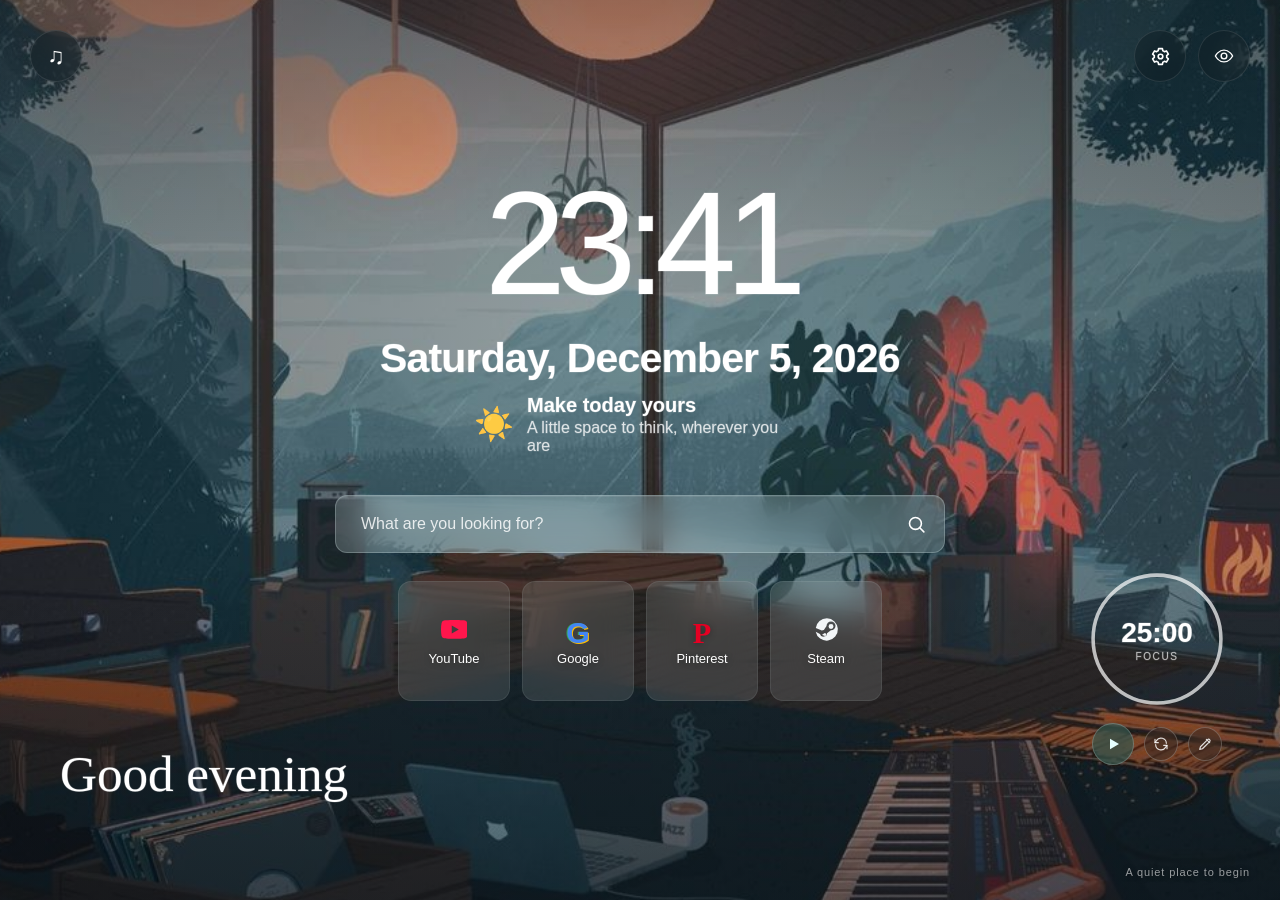
==== commit 1ceb5934: "deployed site" ====
--- a/index.html
+++ b/index.html
@@ -1 +1 @@
-<!doctype html> <html lang="en"> <head> <meta charset="utf-8"> <meta name="viewport" content="width=device-width,initial-scale=1"> <meta name="theme-color" content="#152b31"> <title>New Tab</title> <link rel="preconnect" href="https://suggestqueries.google.com" crossorigin> <link rel="stylesheet" href="styles.css"> </head> <body> <main class="new-tab"> <div class="scene" aria-hidden="true"> <div class="wallpaper-surface" id="wallpaper-surface"></div> <video id="wallpaper-video" autoplay muted loop playsinline hidden></video> </div> <div class="shade" aria-hidden="true"></div> <div class="scrim" aria-hidden="true"></div> <button class="sound-toggle glass-icon" type="button" aria-pressed="false" aria-label="Toggle ambient sound" title="Toggle ambient sound"> <span class="sound-on" aria-hidden="true">♫</span> <span class="sound-off" aria-hidden="true">♪</span> </button> <button class="zen-toggle glass-icon" id="zen-toggle" type="button" aria-label="Enter Zen view" title="Enter Zen view" aria-pressed="false"> <svg viewBox="0 0 24 24" aria-hidden="true"><path d="M2.6 12S6.2 5.6 12 5.6 21.4 12 21.4 12 17.8 18.4 12 18.4 2.6 12 2.6 12Z"/><circle cx="12" cy="12" r="3.1"/></svg> </button> <button class="settings-toggle glass-icon" id="settings-toggle" type="button" aria-label="Settings" title="Settings"> <svg viewBox="0 0 24 24" aria-hidden="true"><path transform="translate(0 1)" d="M10 2.75h4l.45 2.3a7.5 7.5 0 0 1 1.55.9l2.2-.8 2 3.45-1.75 1.5a7.4 7.4 0 0 1 0 1.8l1.75 1.5-2 3.45-2.2-.8a7.5 7.5 0 0 1-1.55.9L14 19.25h-4l-.45-2.3a7.5 7.5 0 0 1-1.55-.9l-2.2.8-2-3.45 1.75-1.5a7.4 7.4 0 0 1 0-1.8L3.8 8.6l2-3.45 2.2.8a7.5 7.5 0 0 1 1.55-.9L10 2.75Z"/><circle cx="12" cy="12" r="2.4"/></svg> </button> <section class="center-panel" aria-label="Clock and search"> <div class="clock" id="clock" aria-live="off"><span id="clock-text">--:--</span><span class="clock-meridiem" id="clock-meridiem" hidden></span></div> <div class="date" id="date"><span id="date-text">Loading date…</span></div> <div class="weather" aria-label="A little weather-inspired note"> <span class="weather-icon" id="weather-icon" aria-hidden="true">☀</span> <span class="weather-copy"> <strong id="quote-title">Make today yours</strong> <span id="quote-subtitle">A little space to think, wherever you are</span> </span> </div> <div class="search-wrapper"> <form class="search" id="search-form" role="search"> <label class="visually-hidden" for="search-input">Search the web</label> <input id="search-input" name="q" type="search" placeholder="What are you looking for?" autocomplete="off" spellcheck="false"> <button type="submit" aria-label="Search Google"> <svg viewBox="0 0 24 24" aria-hidden="true"><circle cx="10.8" cy="10.8" r="6.8"/><path d="m16 16 4.4 4.4"/></svg> </button> </form> <div id="search-suggestions" class="search-suggestions" hidden></div> </div> <nav class="shortcuts" aria-label="Quick links"> <a class="shortcut" href="https://www.youtube.com/"> <span class="shortcut-icon youtube" aria-hidden="true"> <svg viewBox="0 0 24 24"><path d="M23.5 6.2a3 3 0 0 0-2.1-2.1C19.5 3.6 12 3.6 12 3.6s-7.5 0-9.4.5A3 3 0 0 0 .5 6.2 31 31 0 0 0 0 12a31 31 0 0 0 .5 5.8 3 3 0 0 0 2.1 2.1c1.9.5 9.4.5 9.4.5s7.5 0 9.4-.5a3 3 0 0 0 2.1-2.1A31 31 0 0 0 24 12a31 31 0 0 0-.5-5.8ZM9.6 15.6V8.4l6.3 3.6-6.3 3.6Z"/></svg> </span> <span>YouTube</span> </a> <a class="shortcut" href="https://www.google.com/"> <span class="shortcut-icon google" aria-hidden="true">G</span> <span>Google</span> </a> <a class="shortcut" href="https://www.pinterest.com/"> <span class="shortcut-icon pinterest" aria-hidden="true">P</span> <span>Pinterest</span> </a> <a class="shortcut" href="https://store.steampowered.com/"> <span class="shortcut-icon steam" aria-hidden="true"> <svg viewBox="0 0 24 24"><path d="M12.4 2a10 10 0 0 0-9.9 8.7l5.4 2.2a3.2 3.2 0 0 1 1.8-.5l2.4-3.5v-.1a4 4 0 1 1 4 4h-.1l-3.5 2.5a3.2 3.2 0 0 1-6.3.7L2.4 14a10 10 0 1 0 10-12Zm3.7 9.5a2.2 2.2 0 1 0 0-4.4 2.2 2.2 0 0 0 0 4.4ZM10 15.8c-.8 0-1.5.4-1.8 1.1l1.9.8a1.3 1.3 0 0 0 1.7-.7 1.3 1.3 0 0 0-.7-1.7 1.4 1.4 0 0 0-1.1 0Z"/></svg> </span> <span>Steam</span> </a> </nav> </section> <section class="welcome" aria-label="Welcome"> <h1 id="greeting">Good day</h1> <p id="quote-welcome">Take a breath. You're right where you need to be.</p> </section> <section class="focus-widget" aria-label="Focus timer"> <div class="timer-ring"> <svg viewBox="0 0 120 120" aria-hidden="true"> <circle class="timer-track" cx="60" cy="60" r="54"/> <circle class="timer-progress" id="timer-progress" cx="60" cy="60" r="54"/> </svg> <div class="timer-content"> <span id="timer-display">25:00</span> <span class="timer-label">FOCUS</span> </div> </div> <div class="timer-controls"> <button class="timer-button" id="timer-toggle" type="button" aria-label="Start focus timer" title="Start focus timer"> <svg id="play-icon" viewBox="0 0 24 24" aria-hidden="true"><path d="m8 5 12 7-12 7V5Z"/></svg> <svg id="pause-icon" viewBox="0 0 24 24" aria-hidden="true"><path d="M7 5h3v14H7zM14 5h3v14h-3z"/></svg> </button> <button class="reset-button" id="timer-reset" type="button" aria-label="Reset focus timer" title="Reset focus timer"> <svg viewBox="0 0 24 24" aria-hidden="true"><path d="M20 11a8 8 0 0 0-14.8-4L3 10"/><path d="M3 5v5h5M4 13a8 8 0 0 0 14.8 4L21 14"/><path d="M21 19v-5h-5"/></svg> </button> <button class="timer-edit-button" id="timer-edit" type="button" aria-label="Edit focus timer" title="Edit focus timer"> <svg viewBox="0 0 24 24" aria-hidden="true"><path d="m14 5 5 5M4 20l4.2-.9L19 8.3a2.1 2.1 0 0 0-3-3L5.2 16.1 4 20Z"/></svg> </button> </div> <form class="timer-editor" id="timer-editor" hidden> <span class="timer-editor-title">Set focus duration</span> <div class="timer-editor-fields"> <label>Minutes<input id="timer-minutes" type="number" min="0" max="999" step="1" value="25" required></label> <label>Seconds<input id="timer-seconds" type="number" min="0" max="59" step="1" value="0" required></label> </div> <button type="submit">Set timer</button> <button class="timer-editor-cancel" id="timer-editor-cancel" type="button">Cancel</button> </form> </section> <section class="app-widget notes-widget" id="widget-notes" aria-label="Notes"> <label class="notes-label" for="notes-input">Notes</label> <textarea class="notes-input" id="notes-input" placeholder="Jot something down…" spellcheck="true"></textarea> </section> <div class="scene-caption" aria-hidden="true">A quiet place to begin</div> <div class="widget-layer" id="widget-layer"> <section class="app-widget weather-widget" id="widget-weather-bar" data-widget="weather-bar" aria-label="Weather card" hidden> <div class="widget-chrome"> <button class="widget-drag-handle" type="button" data-drag-handle aria-label="Move weather card" title="Drag to move"> <svg viewBox="0 0 24 24" aria-hidden="true" focusable="false"> <path d="M18 11V6a2 2 0 0 0-4 0v5"/><path d="M14 10V4a2 2 0 0 0-4 0v6"/><path d="M10 10.5V6a2 2 0 0 0-4 0v8"/><path d="M18 8a2 2 0 1 1 4 0v6a8 8 0 0 1-8 8h-2c-2.8 0-4.5-.86-5.99-2.34l-3.6-3.6a2 2 0 0 1 2.83-2.82L7 15"/> </svg> </button> <span class="widget-resize" data-handle="nw" aria-hidden="true"></span> <span class="widget-resize" data-handle="n" aria-hidden="true"></span> <span class="widget-resize" data-handle="ne" aria-hidden="true"></span> <span class="widget-resize" data-handle="e" aria-hidden="true"></span> <span class="widget-resize" data-handle="se" aria-hidden="true"></span> <span class="widget-resize" data-handle="s" aria-hidden="true"></span> <span class="widget-resize" data-handle="sw" aria-hidden="true"></span> <span class="widget-resize" data-handle="w" aria-hidden="true"></span> </div> <div class="weather-widget-body"> <div class="weather-widget-head"> <div class="weather-widget-place"> <strong id="weather-bar-location">Your location</strong> <span id="weather-bar-summary">—</span> </div> <div class="weather-widget-now"> <span class="weather-widget-icon" id="weather-bar-icon" aria-hidden="true">☀</span> <strong class="weather-widget-temp" id="weather-bar-temp">—</strong> </div> </div> <div class="weather-widget-forecast" id="weather-widget-forecast"> <div class="weather-forecast-card" id="weather-bar-tomorrow-card"> <strong>Tomorrow</strong> <span class="weather-forecast-icon" id="weather-bar-tomorrow-icon" aria-hidden="true">—</span> <span class="weather-forecast-temp" id="weather-bar-tomorrow-temp">—</span> </div> <div class="weather-forecast-card" id="weather-bar-after-card"> <strong>After tomorrow</strong> <span class="weather-forecast-icon" id="weather-bar-after-icon" aria-hidden="true">—</span> <span class="weather-forecast-temp" id="weather-bar-after-temp">—</span> </div> </div> </div> </section> <div class="widget-edit-bar" id="widget-edit-bar" hidden> <button type="button" class="widget-edit-cancel" id="widget-edit-cancel">Cancel</button> <button type="button" class="widget-edit-done" id="widget-edit-done">Done</button> </div> <div class="widget-context-menu" id="widget-context-menu" role="menu" aria-label="Widget actions" hidden> <button type="button" role="menuitem" data-widget-action="edit">Edit</button> <button type="button" role="menuitem" data-widget-action="remove">Remove</button> </div> <div class="widget-edit-popup" id="widget-edit-popup" role="dialog" aria-label="Widget edit options" hidden> <label class="widget-transparency-row" for="edit-popup-transparency" data-popup-appearance> <span>Transparency</span> <input id="edit-popup-transparency" type="range" min="0" max="100" step="5" value="0"> <output id="edit-popup-transparency-value" for="edit-popup-transparency">0%</output> </label> <label class="widget-transparency-row" for="edit-popup-blur" data-popup-appearance> <span>Blur</span> <input id="edit-popup-blur" type="range" min="0" max="100" step="5" value="50"> <output id="edit-popup-blur-value" for="edit-popup-blur">50%</output> </label> <div class="widget-edit-popup-actions"> <button type="button" data-widget-popup-action="remove">Remove</button> <button type="button" class="is-primary" data-widget-popup-action="apply">Apply</button> </div> </div> </div> <dialog class="widget-photo-picker" id="widget-photo-picker" aria-modal="true" aria-labelledby="widget-photo-picker-title"> <header class="widget-photo-picker-head"> <strong id="widget-photo-picker-title">Choose a photo</strong> <button class="dialog-close" id="widget-photo-picker-close" type="button" aria-label="Close photo picker">×</button> </header> <div class="widget-photo-picker-sources" id="widget-photo-picker-sources"> <button type="button" data-photo-source="stored"> <svg viewBox="0 0 24 24" aria-hidden="true"><rect x="3" y="4" width="18" height="16" rx="2"/><circle cx="8.5" cy="9" r="1.5"/><path d="m21 15-5-5L5 20"/></svg> <span>From stored wallpaper</span> </button> <button type="button" data-photo-source="device"> <svg viewBox="0 0 24 24" aria-hidden="true"><path d="M12 16V4m0 0L7.5 8.5M12 4l4.5 4.5"/><path d="M4 15v3a2 2 0 0 0 2 2h12a2 2 0 0 0 2-2v-3"/></svg> <span>From device</span> </button> </div> <p class="wallpaper-empty widget-photo-empty" id="widget-photo-picker-empty" hidden>No stored wallpapers yet.</p> <div class="widget-photo-picker-grid" id="widget-photo-picker-grid" aria-label="Stored wallpapers" hidden></div> <button type="button" class="upload-button widget-photo-back" id="widget-photo-picker-back" hidden>← All wallpapers</button> <input id="widget-photo-file" type="file" accept="image/*" hidden> </dialog> <div class="toast" id="toast" role="status" aria-live="polite"></div> <dialog class="wallpaper-dialog" id="wallpaper-dialog" aria-labelledby="wallpaper-dialog-title"> <nav class="settings-sidebar" aria-label="Settings sections"> <span class="settings-sidebar-label">SETTINGS</span> <button class="settings-nav-item is-active" id="wallpaper-settings-tab" type="button" aria-current="page"> <svg viewBox="0 0 24 24" aria-hidden="true"><rect x="3" y="4" width="18" height="16" rx="2"/><circle cx="8.5" cy="9" r="1.5"/><path d="m21 15-5-5L5 20"/></svg> <span>Wallpaper</span> </button> <button class="settings-nav-item" id="themes-settings-tab" type="button"> <svg viewBox="0 0 24 24" aria-hidden="true"><path d="M12 3.4a8.6 8.6 0 1 0 0 17.2c1.2 0 2.1-.9 2.1-2.1 0-.6-.2-1-.5-1.4-.3-.4-.5-.8-.5-1.2 0-.9.7-1.6 1.6-1.6h1.8a4 4 0 0 0 4-4c0-3.9-3.9-6.9-8.5-6.9Z"/><circle cx="7.6" cy="11.4" r="1.1"/><circle cx="10.3" cy="7.7" r="1.1"/><circle cx="14.7" cy="7.7" r="1.1"/><circle cx="17.2" cy="11.2" r="1.1"/></svg> <span>Themes</span> </button> <button class="settings-nav-item" id="music-settings-tab" type="button"> <svg viewBox="0 0 24 24" aria-hidden="true"><path d="M9 18V5l12-2v13"/><circle cx="6" cy="18" r="3"/><circle cx="18" cy="16" r="3"/></svg> <span>Music</span> </button> <button class="settings-nav-item" id="quotes-settings-tab" type="button"> <svg viewBox="0 0 24 24" aria-hidden="true"><path d="M4 5h16v11H9l-5 4V5Z"/><path d="M8 9h8M8 12h5"/></svg> <span>Quotes</span> </button> <button class="settings-nav-item" id="time-weather-settings-tab" type="button"> <svg viewBox="0 0 24 24" aria-hidden="true"><circle cx="12" cy="12" r="4"/><path d="M12 2v2M12 20v2M4.9 4.9l1.4 1.4M17.7 17.7l1.4 1.4M2 12h2M20 12h2M4.9 19.1l1.4-1.4M17.7 6.3l1.4-1.4"/></svg> <span>Time &amp; Weather</span> </button> <button class="settings-nav-item" id="widgets-settings-tab" type="button"> <svg viewBox="0 0 24 24" aria-hidden="true"><rect x="3" y="3" width="8" height="8" rx="1.5"/><rect x="13" y="3" width="8" height="5" rx="1.5"/><rect x="13" y="10" width="8" height="11" rx="1.5"/><rect x="3" y="13" width="8" height="8" rx="1.5"/></svg> <span>Widgets</span> </button> <button class="settings-nav-item" id="zen-settings-tab" type="button"> <svg viewBox="0 0 24 24" aria-hidden="true"><path d="M2.6 12S6.2 5.6 12 5.6 21.4 12 21.4 12 17.8 18.4 12 18.4 2.6 12 2.6 12Z"/><circle cx="12" cy="12" r="3.1"/></svg> <span>Zen view</span> </button> <button class="settings-nav-item" id="shortcuts-settings-tab" type="button"> <svg viewBox="0 0 24 24" aria-hidden="true"><rect x="2.5" y="6" width="19" height="12" rx="2.5"/><path d="M6.5 10h.01M10 10h.01M13.5 10h.01M17 10h.01M6.5 13.4h.01M17 13.4h.01M9.5 16.2h5"/></svg> <span>Shortcuts</span> </button> <button class="settings-nav-item" id="backup-settings-tab" type="button"> <svg viewBox="0 0 24 24" aria-hidden="true"><path d="M12 3v12"/><path d="m7 10 5 5 5-5"/><path d="M4 17v2a2 2 0 0 0 2 2h12a2 2 0 0 0 2-2v-2"/></svg> <span>Backup</span> </button> </nav> <section class="settings-content"> <header class="settings-content-header"> <div> <p class="settings-eyebrow">PERSONALIZE</p> <h2 id="wallpaper-dialog-title">Settings</h2> <p>Manage your new-tab experience.</p> </div> <button class="dialog-close" id="wallpaper-close" type="button" aria-label="Close settings">×</button> </header> <section class="wallpaper-library" id="wallpaper-library" aria-label="Wallpaper library"> <div class="settings-section-actions"> <button class="settings-reset-button" id="wallpaper-reset-settings" type="button" title="Reset wallpaper selection and order" aria-label="Reset wallpaper settings"> <svg viewBox="0 0 24 24" aria-hidden="true"><path d="M20 11a8 8 0 0 0-14.8-4L3 10"/><path d="M3 5v5h5M4 13a8 8 0 0 0 14.8 4L21 14"/><path d="M21 19v-5h-5"/></svg> <span>Reset</span> </button> </div> <details class="wallpaper-group" data-settings-group="system-wallpapers" open> <summary class="wallpaper-group-title"> <span>System wallpapers</span> <span class="wallpaper-group-hint">Included with Crystal Wall</span> </summary> <div class="wallpaper-grid wallpaper-scroll-grid" id="system-wallpaper-grid" aria-label="System wallpapers"></div> </details> <details class="wallpaper-group" data-settings-group="user-wallpapers" open> <summary class="wallpaper-group-title"> <span>Your wallpapers</span> <span class="wallpaper-group-hint">Your uploaded images and videos</span> </summary> <div class="wallpaper-section-header wallpaper-upload-header"> <p>Choose a scene or add one from your device.</p> <div class="upload-actions"> <label class="upload-button" for="wallpaper-upload-image">＋ Upload image</label> <input class="visually-hidden" id="wallpaper-upload-image" type="file" accept="image/*"> <label class="upload-button" for="wallpaper-upload-video">＋ Upload video</label> <input class="visually-hidden" id="wallpaper-upload-video" type="file" accept="video/*"> </div> </div> <form class="wallpaper-url-fetch" id="wallpaper-url-fetch"> <label class="visually-hidden" for="wallpaper-url">Image or video URL</label> <input id="wallpaper-url" name="url" type="url" placeholder="Paste an image or video URL" autocomplete="url" required> <button class="upload-button" id="wallpaper-url-fetch-button" type="submit">Fetch</button> <button class="upload-button" id="wallpaper-paste-image" type="button">Paste image</button> </form> <div class="wallpaper-grid wallpaper-scroll-grid" id="user-wallpaper-grid" aria-label="Your wallpapers"></div> </details> <details class="wallpaper-group" data-settings-group="wallpaper-rotation" open> <summary class="wallpaper-group-title"> <span>New tab wallpaper rotation</span> <span class="wallpaper-group-hint">A fresh scene every time you open a tab</span> </summary> <div class="rotation-setting"> <div class="rotation-setting-copy"> <strong>Show random wallpaper on each new tab</strong> <p>If you turn this off, the wallpaper will switch back to the last one you applied. No list yet? Each new tab then shows a random wallpaper from all your stored wallpapers — system and your own.</p> </div> <label class="toggle-switch" for="wallpaper-rotation-toggle"> <input id="wallpaper-rotation-toggle" type="checkbox" role="switch" aria-label="Show random wallpaper on each new tab"> </label> </div> <div class="rotation-actions"> <button class="upload-button" id="wallpaper-rotation-create" type="button">＋ Create list</button> <button class="upload-button" id="wallpaper-rotation-clear" type="button">Clear list</button> </div> <p class="wallpaper-empty rotation-empty" id="wallpaper-rotation-empty">No wallpapers in rotation yet — and no list is needed: while the toggle is on, every new tab shows a random wallpaper from all your stored wallpapers (system and your own).</p> <div class="rotation-list" id="wallpaper-rotation-list" aria-label="Wallpapers in rotation"></div> </details> </section> <section class="rotation-picker" id="rotation-picker" aria-labelledby="rotation-picker-title" hidden> <header class="wallpaper-editor-header"> <div class="editor-title-group"> <h3 id="rotation-picker-title">Create rotation list</h3> <p>Choose which wallpapers can appear on new tabs.</p> </div> <button class="dialog-close editor-close" id="rotation-picker-close" type="button" aria-label="Close rotation list picker">×</button> </header> <div class="rotation-picker-grid" id="rotation-picker-grid"></div> <p class="wallpaper-empty" id="rotation-picker-empty" hidden>No wallpapers available yet.</p> <footer class="wallpaper-editor-actions"> <button class="wallpaper-action secondary" id="rotation-picker-cancel" type="button">Cancel</button> <span class="wallpaper-action-spacer"></span> <button class="wallpaper-action primary" id="rotation-picker-save" type="button">Save list</button> </footer> </section> <section class="music-library" id="music-library" aria-labelledby="music-section-title" hidden> <div class="wallpaper-section-header"> <div> <h3 id="music-section-title">Your music</h3> <p>Upload tracks, preview them, and choose what plays from the sound button.</p> </div> <div class="settings-section-actions"> <button class="settings-reset-button" id="music-reset-settings" type="button" title="Reset music settings" aria-label="Reset music settings"> <svg viewBox="0 0 24 24" aria-hidden="true"><path d="M20 11a8 8 0 0 0-14.8-4L3 10"/><path d="M3 5v5h5M4 13a8 8 0 0 0 14.8 4L21 14"/><path d="M21 19v-5h-5"/></svg> <span>Reset</span> </button> <div class="upload-actions"> <label class="upload-button" for="music-upload">＋ Upload music</label> <input class="visually-hidden" id="music-upload" type="file" accept="audio/*,.mp3,.m4a,.aac,.wav,.ogg,.oga,.flac,.opus"> </div> </div> </div> <div class="music-controls"> <label class="adjustment-control" for="music-volume"> <span>Volume <output id="music-volume-value" for="music-volume">50%</output></span> <input id="music-volume" type="range" min="0" max="100" step="1" value="50"> </label> <label class="music-loop-control" for="music-loop"> <input id="music-loop" type="checkbox" checked="checked"> <span>Repeat track</span> </label> </div> <div class="music-track-list" id="music-track-list" aria-label="Uploaded music tracks"></div> <audio id="custom-music-player" preload="none"></audio> </section> <section class="quotes-library" id="quotes-library" aria-labelledby="quotes-section-title" hidden> <div class="wallpaper-section-header"> <div> <h3 id="quotes-section-title">Your quotes</h3> <p>Personalize each message on your new-tab page. Reset any one to its original text.</p> </div> <button class="settings-reset-button" id="quotes-reset-settings" type="button" title="Reset all quotes" aria-label="Reset all quotes"> <svg viewBox="0 0 24 24" aria-hidden="true"><path d="M20 11a8 8 0 0 0-14.8-4L3 10"/><path d="M3 5v5h5M4 13a8 8 0 0 0 14.8 4L21 14"/><path d="M21 19v-5h-5"/></svg> <span>Reset</span> </button> </div> <div class="quote-setting-list"> <div class="quote-setting"> <label for="quote-welcome-input">Welcome message</label> <input id="quote-welcome-input" maxlength="160"> <button class="wallpaper-action secondary quote-reset" type="button" data-quote-reset="welcome">Reset</button> </div> <div class="quote-setting"> <label for="quote-title-input">Main quote</label> <input id="quote-title-input" maxlength="100"> <button class="wallpaper-action secondary quote-reset" type="button" data-quote-reset="title">Reset</button> </div> <div class="quote-setting"> <label for="quote-subtitle-input">Supporting quote</label> <input id="quote-subtitle-input" maxlength="160"> <button class="wallpaper-action secondary quote-reset" type="button" data-quote-reset="subtitle">Reset</button> </div> <div class="quote-setting"> <label for="quote-font-select">Font style</label> <select id="quote-font-select"></select> <button class="wallpaper-action secondary quote-reset" type="button" data-quote-reset="font">Reset</button> </div> <div class="quote-setting"> <label for="quote-size-slider">Text size <output id="quote-size-value" for="quote-size-slider">100%</output></label> <input id="quote-size-slider" type="range" min="60" max="180" step="5" value="100"> <button class="wallpaper-action secondary quote-reset" type="button" data-quote-reset="size">Reset</button> </div> </div> <div class="quote-custom"> <div class="quote-custom-copy"> <h4>Custom quotes</h4> <p>Write your own lines, with an author if you like. Each new tab shows one of them as the main quote; the main quote above is used while this list is empty.</p> </div> <div class="quote-custom-list" id="custom-quote-list" aria-label="Your custom quotes"></div> <p class="quote-custom-empty" id="custom-quote-empty">No quotes yet — add one below.</p> <button class="option-setting-button quote-custom-add" id="custom-quote-add" type="button">Add a quote</button> </div> </section> <section class="time-weather-library" id="time-weather-library" aria-labelledby="time-weather-section-title" hidden> <div class="wallpaper-section-header"> <div> <h3 id="time-weather-section-title">Time &amp; weather</h3> <p>Pick how your clock and weather note find your location.</p> </div> <button class="settings-reset-button" id="time-weather-reset-settings" type="button" title="Reset time and weather settings" aria-label="Reset time and weather settings"> <svg viewBox="0 0 24 24" aria-hidden="true"><path d="M20 11a8 8 0 0 0-14.8-4L3 10"/><path d="M3 5v5h5M4 13a8 8 0 0 0 14.8 4L21 14"/><path d="M21 19v-5h-5"/></svg> <span>Reset</span> </button> </div> <div class="location-weather-setting"> <div> <strong>Local weather icon</strong> <p id="location-weather-status" role="status" aria-live="polite">Location weather is off.</p> </div> <label class="toggle-switch" for="location-weather-toggle"> <input id="location-weather-toggle" type="checkbox" role="switch" aria-label="Use location for weather"> </label> </div> <div class="widget-setting-list" role="group" aria-label="Time and weather widgets"> <div class="widget-setting-item" data-widget-item="weather-bar"> <div class="widget-setting-head"> <button class="widget-setting-triangle" type="button" data-widget-triangle="weather-bar" aria-expanded="false" aria-label="Weather card settings" hidden> <svg viewBox="0 0 24 24" aria-hidden="true"><path d="m9 6 6 6-6 6"/></svg> </button> <div class="widget-setting-copy"> <strong>Weather card</strong> <p>Movable weather card with temperature and forecast.</p> </div> <label class="toggle-switch"> <input type="checkbox" role="switch" data-widget-toggle="weather-bar" aria-label="Show weather card"> </label> </div> <div class="widget-setting-dropdown" data-widget-dropdown="weather-bar" hidden> <label class="widget-transparency-row" for="weather-bar-transparency"> <span>Transparency</span> <input type="range" id="weather-bar-transparency" min="0" max="100" step="5" value="0" data-widget-transparency="weather-bar"> <output id="weather-bar-transparency-value" for="weather-bar-transparency">0%</output> </label> <label class="widget-transparency-row" for="weather-bar-blur"> <span>Blur</span> <input type="range" id="weather-bar-blur" min="0" max="100" step="5" value="50" data-widget-blur="weather-bar"> <output id="weather-bar-blur-value" for="weather-bar-blur">50%</output> </label> <div class="widget-transparency-row widget-text-color-row"> <span>Widget colour</span> <input id="weather-bar-widget-color" type="color" value="#ffffff" data-widget-color="weather-bar" aria-label="Weather card colour"> <button class="option-setting-button" type="button" data-widget-color-reset="weather-bar">Reset</button> </div> <div class="widget-option-row"> <span>Temperature unit</span> <button type="button" class="option-setting-button" id="temperature-unit-widget-toggle">°C</button> </div> <div class="widget-option-row"> <span>Show tomorrow's forecast</span> <label class="toggle-switch"> <input type="checkbox" role="switch" id="forecast-tomorrow-toggle" aria-label="Show tomorrow's forecast" checked="checked"> </label> </div> <div class="widget-option-row"> <span>Show day after tomorrow</span> <label class="toggle-switch"> <input type="checkbox" role="switch" id="forecast-after-toggle" aria-label="Show day after tomorrow forecast" checked="checked"> </label> </div> </div> </div> <div class="widget-setting-item" data-widget-item="clock"> <div class="widget-setting-head"> <button class="widget-setting-triangle" type="button" data-widget-triangle="clock" aria-expanded="false" aria-label="Time settings" hidden> <svg viewBox="0 0 24 24" aria-hidden="true"><path d="m9 6 6 6-6 6"/></svg> </button> <div class="widget-setting-copy"> <strong>Time</strong> <p>The large clock on your new tab.</p> </div> <label class="toggle-switch"> <input type="checkbox" role="switch" data-widget-toggle="clock" aria-label="Show clock"> </label> </div> <div class="widget-setting-dropdown" data-widget-dropdown="clock" hidden> <div class="widget-transparency-row widget-text-color-row"> <span>Font colour</span> <input id="clock-text-color" type="color" value="#ffffff" data-widget-text-color="clock" aria-label="Time font colour"> <button class="option-setting-button" type="button" data-widget-text-color-reset="clock">Reset</button> </div> <label class="widget-transparency-row" for="clock-text-transparency"> <span>Transparency</span> <input type="range" id="clock-text-transparency" min="0" max="100" step="5" value="0" data-widget-text-transparency="clock"> <output id="clock-text-transparency-value" for="clock-text-transparency">0%</output> </label> <label class="widget-transparency-row" for="clock-text-blur"> <span>Blur</span> <input type="range" id="clock-text-blur" min="0" max="100" step="5" value="0" data-widget-text-blur="clock"> <output id="clock-text-blur-value" for="clock-text-blur">0%</output> </label> <div class="widget-transparency-row widget-text-outline-row"> <span>Outline</span> <input type="range" id="clock-text-outline" min="0" max="100" step="5" value="40" data-widget-text-outline="clock"> <output id="clock-text-outline-value" for="clock-text-outline">38%</output> <button class="option-setting-button" type="button" data-widget-text-outline-reset="clock">Reset</button> </div> <div class="widget-transparency-row widget-text-outline-row"> <span>Halo</span> <input type="range" id="clock-text-halo" min="0" max="100" step="5" value="100" data-widget-text-halo="clock"> <output id="clock-text-halo-value" for="clock-text-halo">100%</output> <button class="option-setting-button" type="button" data-widget-text-halo-reset="clock">Reset</button> </div> <div class="widget-option-row"> <span>Toggle time format</span> <button type="button" class="option-setting-button" id="time-format-widget-toggle">24h</button> </div> </div> </div> <div class="widget-setting-item" data-widget-item="date"> <div class="widget-setting-head"> <button class="widget-setting-triangle" type="button" data-widget-triangle="date" aria-expanded="false" aria-label="Date settings" hidden> <svg viewBox="0 0 24 24" aria-hidden="true"><path d="m9 6 6 6-6 6"/></svg> </button> <div class="widget-setting-copy"> <strong>Date</strong> <p>The date shown below the clock.</p> </div> <label class="toggle-switch"> <input type="checkbox" role="switch" data-widget-toggle="date" aria-label="Show date"> </label> </div> <div class="widget-setting-dropdown" data-widget-dropdown="date" hidden> <div class="widget-transparency-row widget-text-color-row"> <span>Font colour</span> <input id="date-text-color" type="color" value="#ffffff" data-widget-text-color="date" aria-label="Date font colour"> <button class="option-setting-button" type="button" data-widget-text-color-reset="date">Reset</button> </div> <label class="widget-transparency-row" for="date-text-transparency"> <span>Transparency</span> <input type="range" id="date-text-transparency" min="0" max="100" step="5" value="0" data-widget-text-transparency="date"> <output id="date-text-transparency-value" for="date-text-transparency">0%</output> </label> <label class="widget-transparency-row" for="date-text-blur"> <span>Blur</span> <input type="range" id="date-text-blur" min="0" max="100" step="5" value="0" data-widget-text-blur="date"> <output id="date-text-blur-value" for="date-text-blur">0%</output> </label> <div class="widget-transparency-row widget-text-outline-row"> <span>Outline</span> <input type="range" id="date-text-outline" min="0" max="100" step="5" value="40" data-widget-text-outline="date"> <output id="date-text-outline-value" for="date-text-outline">38%</output> <button class="option-setting-button" type="button" data-widget-text-outline-reset="date">Reset</button> </div> <div class="widget-transparency-row widget-text-outline-row"> <span>Halo</span> <input type="range" id="date-text-halo" min="0" max="100" step="5" value="100" data-widget-text-halo="date"> <output id="date-text-halo-value" for="date-text-halo">100%</output> <button class="option-setting-button" type="button" data-widget-text-halo-reset="date">Reset</button> </div> <div class="widget-option-row"> <span>Show weekday</span> <button type="button" class="option-setting-button" id="date-weekday-toggle">On</button> </div> </div> </div> <div class="widget-setting-item" data-widget-item="weather-note"> <div class="widget-setting-head"> <button class="widget-setting-triangle" type="button" data-widget-triangle="weather-note" aria-expanded="false" aria-label="Weather note settings" hidden> <svg viewBox="0 0 24 24" aria-hidden="true"><path d="m9 6 6 6-6 6"/></svg> </button> <div class="widget-setting-copy"> <strong>Weather note</strong> <p>The weather line under the clock.</p> </div> <label class="toggle-switch"> <input type="checkbox" role="switch" data-widget-toggle="weather-note" aria-label="Show weather note"> </label> </div> <div class="widget-setting-dropdown" data-widget-dropdown="weather-note" hidden> <div class="widget-transparency-row widget-text-color-row"> <span>Font colour</span> <input id="weather-note-text-color" type="color" value="#ffffff" data-widget-text-color="weather-note" aria-label="Weather note font colour"> <button class="option-setting-button" type="button" data-widget-text-color-reset="weather-note">Reset</button> </div> <label class="widget-transparency-row" for="weather-note-text-transparency"> <span>Transparency</span> <input type="range" id="weather-note-text-transparency" min="0" max="100" step="5" value="0" data-widget-text-transparency="weather-note"> <output id="weather-note-text-transparency-value" for="weather-note-text-transparency">0%</output> </label> <label class="widget-transparency-row" for="weather-note-text-blur"> <span>Blur</span> <input type="range" id="weather-note-text-blur" min="0" max="100" step="5" value="0" data-widget-text-blur="weather-note"> <output id="weather-note-text-blur-value" for="weather-note-text-blur">0%</output> </label> <div class="widget-transparency-row widget-text-outline-row"> <span>Outline</span> <input type="range" id="weather-note-text-outline" min="0" max="100" step="5" value="40" data-widget-text-outline="weather-note"> <output id="weather-note-text-outline-value" for="weather-note-text-outline">38%</output> <button class="option-setting-button" type="button" data-widget-text-outline-reset="weather-note">Reset</button> </div> <div class="widget-transparency-row widget-text-outline-row"> <span>Halo</span> <input type="range" id="weather-note-text-halo" min="0" max="100" step="5" value="100" data-widget-text-halo="weather-note"> <output id="weather-note-text-halo-value" for="weather-note-text-halo">100%</output> <button class="option-setting-button" type="button" data-widget-text-halo-reset="weather-note">Reset</button> </div> <p class="widget-dropdown-note">Position, size and background reset to default with the symbol below.</p> </div> </div> </div> <div class="location-current" id="location-current" role="status" aria-live="polite" hidden> <span class="location-current-icon" aria-hidden="true">📍</span> <span class="location-current-copy"> <strong id="location-current-name">—</strong> <span id="location-current-detail"></span> </span> </div> <form class="manual-location" id="manual-location-form"> <div class="manual-location-copy"> <strong>Set a location manually</strong> <p>If the weather isn't showing the right place, search for your city, area, or PIN code and use it instead.</p> </div> <div class="manual-location-fields"> <label class="visually-hidden" for="manual-location-input">Search for a city, place, or PIN code</label> <input id="manual-location-input" placeholder="Search a city, place, or PIN code" autocomplete="off" spellcheck="false" required> <button class="upload-button" id="manual-location-search" type="submit">Search</button> <button class="upload-button" id="manual-location-auto" type="button">Use my location</button> </div> <p class="manual-location-status" id="manual-location-status" role="status" aria-live="polite" hidden></p> <div class="manual-location-results" id="manual-location-results" aria-label="Location search results"></div> </form> </section> <section class="widgets-library" id="widgets-library" aria-labelledby="widgets-section-title" hidden> <div class="wallpaper-section-header"> <div> <h3 id="widgets-section-title">Widgets</h3> <p>Manage the widgets on your new tab. Right-click a widget to edit or remove it.</p> </div> <button class="settings-reset-button" id="widgets-reset-settings" type="button" title="Reset all widgets" aria-label="Reset all widgets"> <svg viewBox="0 0 24 24" aria-hidden="true"><path d="M20 11a8 8 0 0 0-14.8-4L3 10"/><path d="M3 5v5h5M4 13a8 8 0 0 0 14.8 4L21 14"/><path d="M21 19v-5h-5"/></svg> <span>Reset</span> </button> </div> <div class="widgets-quick-settings"> <div class="option-setting-row widgets-rightclick-row"> <span>Right-click menu on widgets</span> <label class="toggle-switch" for="widget-rightclick-toggle"> <input id="widget-rightclick-toggle" type="checkbox" role="switch" aria-label="Right-click menu on widgets" checked="checked"> </label> </div> <div class="widget-appearance-group"> <span class="widget-transparency-title">Settings card</span> <label class="widget-transparency-row" for="settings-card-transparency"> <span>Transparency</span> <input id="settings-card-transparency" type="range" min="0" max="100" step="5" value="0"> <output id="settings-card-transparency-value" for="settings-card-transparency">0%</output> </label> <label class="widget-transparency-row" for="settings-card-blur"> <span>Blur</span> <input id="settings-card-blur" type="range" min="0" max="100" step="5" value="50"> <output id="settings-card-blur-value" for="settings-card-blur">50%</output> </label> </div> </div> <button class="upload-button widgets-edit-button" id="widgets-edit-button" type="button" title="Edit widgets on your new tab"> <svg viewBox="0 0 24 24" aria-hidden="true"><path d="M18 11V6a2 2 0 0 0-4 0v5"/><path d="M14 10V4a2 2 0 0 0-4 0v6"/><path d="M10 10.5V6a2 2 0 0 0-4 0v8"/><path d="M18 8a2 2 0 1 1 4 0v6a8 8 0 0 1-8 8h-2c-2.8 0-4.5-.86-5.99-2.34l-3.6-3.6a2 2 0 0 1 2.83-2.82L7 15"/></svg> <span>Edit widgets</span> </button> <div class="widget-setting-list" role="group" aria-label="Widgets on your new tab"> <div class="widget-setting-item" data-widget-item="search"> <div class="widget-setting-head"> <button class="widget-setting-triangle" type="button" data-widget-triangle="search" aria-expanded="false" aria-label="Search bar settings" hidden> <svg viewBox="0 0 24 24" aria-hidden="true"><path d="m9 6 6 6-6 6"/></svg> </button> <div class="widget-setting-copy"> <strong>Search bar</strong> <p>The search box at the centre of your new tab.</p> </div> <label class="toggle-switch"> <input type="checkbox" role="switch" data-widget-toggle="search" aria-label="Show search bar"> </label> </div> <div class="widget-setting-dropdown" data-widget-dropdown="search" hidden> <label class="widget-transparency-row" for="search-transparency"> <span>Transparency</span> <input type="range" id="search-transparency" min="0" max="100" step="5" value="0" data-widget-transparency="search"> <output id="search-transparency-value" for="search-transparency">0%</output> </label> <label class="widget-transparency-row" for="search-blur"> <span>Blur</span> <input type="range" id="search-blur" min="0" max="100" step="5" value="50" data-widget-blur="search"> <output id="search-blur-value" for="search-blur">50%</output> </label> <div class="widget-transparency-row widget-text-color-row"> <span>Widget colour</span> <input id="search-widget-color" type="color" value="#ffffff" data-widget-color="search" aria-label="Search bar colour"> <button class="option-setting-button" type="button" data-widget-color-reset="search">Reset</button> </div> </div> </div> <div class="widget-setting-item" data-widget-item="shortcuts"> <div class="widget-setting-head"> <button class="widget-setting-triangle" type="button" data-widget-triangle="shortcuts" aria-expanded="false" aria-label="Quick access bar settings" hidden> <svg viewBox="0 0 24 24" aria-hidden="true"><path d="m9 6 6 6-6 6"/></svg> </button> <div class="widget-setting-copy"> <strong>Quick access bar</strong> <p>Your own sites, how many show, and how big the tiles are.</p> </div> <label class="toggle-switch"> <input type="checkbox" role="switch" data-widget-toggle="shortcuts" aria-label="Show quick access bar"> </label> </div> <div class="widget-setting-dropdown" data-widget-dropdown="shortcuts" hidden> <label class="widget-transparency-row" for="shortcuts-transparency"> <span>Transparency</span> <input type="range" id="shortcuts-transparency" min="0" max="100" step="5" value="0" data-widget-transparency="shortcuts"> <output id="shortcuts-transparency-value" for="shortcuts-transparency">0%</output> </label> <label class="widget-transparency-row" for="shortcuts-blur"> <span>Blur</span> <input type="range" id="shortcuts-blur" min="0" max="100" step="5" value="50" data-widget-blur="shortcuts"> <output id="shortcuts-blur-value" for="shortcuts-blur">50%</output> </label> <div class="widget-transparency-row widget-text-color-row"> <span>Widget colour</span> <input id="shortcuts-widget-color" type="color" value="#ffffff" data-widget-color="shortcuts" aria-label="Quick access bar colour"> <button class="option-setting-button" type="button" data-widget-color-reset="shortcuts">Reset</button> </div> <div class="quick-links-editor"> <label class="widget-transparency-row quick-links-range" for="quick-links-count"> <span>Links shown</span> <input type="range" id="quick-links-count" min="1" max="12" step="1" value="4"> <output id="quick-links-count-value" for="quick-links-count">4 of 4</output> </label> <label class="widget-transparency-row quick-links-range" for="quick-links-size"> <span>Tile size</span> <input type="range" id="quick-links-size" min="72" max="160" step="4" value="112"> <output id="quick-links-size-value" for="quick-links-size">112px</output> </label> <div class="quick-links-list" id="quick-links-list"></div> <input class="visually-hidden" id="quick-links-icon-file" type="file" accept="image/*" hidden> <p class="quick-links-empty" id="quick-links-empty" hidden>No sites yet — add one and it appears in the bar.</p> <div class="quick-links-actions"> <button class="option-setting-button quick-links-add" id="quick-links-add" type="button">Add a website</button> <button class="option-setting-button" id="quick-links-clear-icons" type="button" title="Forget every downloaded icon and fetch them again">Clear icon cache</button> </div> </div> </div> </div> <div class="widget-setting-item" data-widget-item="focus-timer"> <div class="widget-setting-head"> <button class="widget-setting-triangle" type="button" data-widget-triangle="focus-timer" aria-expanded="false" aria-label="Focus timer settings" hidden> <svg viewBox="0 0 24 24" aria-hidden="true"><path d="m9 6 6 6-6 6"/></svg> </button> <div class="widget-setting-copy"> <strong>Focus timer</strong> <p>The circular focus timer in the corner.</p> </div> <label class="toggle-switch"> <input type="checkbox" role="switch" data-widget-toggle="focus-timer" aria-label="Show focus timer"> </label> </div> <div class="widget-setting-dropdown" data-widget-dropdown="focus-timer" hidden> <div class="widget-transparency-row widget-text-color-row"> <span>Font colour</span> <input id="focus-timer-text-color" type="color" value="#ffffff" data-widget-text-color="focus-timer" aria-label="Focus timer font colour"> <button class="option-setting-button" type="button" data-widget-text-color-reset="focus-timer">Reset</button> </div> <label class="widget-transparency-row" for="focus-timer-text-transparency"> <span>Transparency</span> <input type="range" id="focus-timer-text-transparency" min="0" max="100" step="5" value="0" data-widget-text-transparency="focus-timer"> <output id="focus-timer-text-transparency-value" for="focus-timer-text-transparency">0%</output> </label> <label class="widget-transparency-row" for="focus-timer-text-blur"> <span>Blur</span> <input type="range" id="focus-timer-text-blur" min="0" max="100" step="5" value="0" data-widget-text-blur="focus-timer"> <output id="focus-timer-text-blur-value" for="focus-timer-text-blur">0%</output> </label> <div class="widget-transparency-row widget-text-outline-row"> <span>Outline</span> <input type="range" id="focus-timer-text-outline" min="0" max="100" step="5" value="40" data-widget-text-outline="focus-timer"> <output id="focus-timer-text-outline-value" for="focus-timer-text-outline">38%</output> <button class="option-setting-button" type="button" data-widget-text-outline-reset="focus-timer">Reset</button> </div> <div class="widget-transparency-row widget-text-outline-row"> <span>Halo</span> <input type="range" id="focus-timer-text-halo" min="0" max="100" step="5" value="100" data-widget-text-halo="focus-timer"> <output id="focus-timer-text-halo-value" for="focus-timer-text-halo">100%</output> <button class="option-setting-button" type="button" data-widget-text-halo-reset="focus-timer">Reset</button> </div> <div class="widget-option-row"> <span>Focus length</span> <span class="widget-segmented" role="group" aria-label="Focus length in minutes"> <button type="button" class="option-setting-button" data-focus-minutes="25">25m</button> <button type="button" class="option-setting-button" data-focus-minutes="45">45m</button> <button type="button" class="option-setting-button" data-focus-minutes="60">60m</button> </span> </div> </div> </div> <div class="widget-setting-item" data-widget-item="greeting"> <div class="widget-setting-head"> <button class="widget-setting-triangle" type="button" data-widget-triangle="greeting" aria-expanded="false" aria-label="Greeting settings" hidden> <svg viewBox="0 0 24 24" aria-hidden="true"><path d="m9 6 6 6-6 6"/></svg> </button> <div class="widget-setting-copy"> <strong>Greeting</strong> <p>The greeting in the lower-left corner.</p> </div> <label class="toggle-switch"> <input type="checkbox" role="switch" data-widget-toggle="greeting" aria-label="Show greeting"> </label> </div> <div class="widget-setting-dropdown" data-widget-dropdown="greeting" hidden> <div class="widget-transparency-row widget-text-color-row"> <span>Font colour</span> <input id="greeting-text-color" type="color" value="#ffffff" data-widget-text-color="greeting" aria-label="Greeting font colour"> <button class="option-setting-button" type="button" data-widget-text-color-reset="greeting">Reset</button> </div> <label class="widget-transparency-row" for="greeting-text-transparency"> <span>Transparency</span> <input type="range" id="greeting-text-transparency" min="0" max="100" step="5" value="0" data-widget-text-transparency="greeting"> <output id="greeting-text-transparency-value" for="greeting-text-transparency">0%</output> </label> <label class="widget-transparency-row" for="greeting-text-blur"> <span>Blur</span> <input type="range" id="greeting-text-blur" min="0" max="100" step="5" value="0" data-widget-text-blur="greeting"> <output id="greeting-text-blur-value" for="greeting-text-blur">0%</output> </label> <div class="widget-transparency-row widget-text-outline-row"> <span>Outline</span> <input type="range" id="greeting-text-outline" min="0" max="100" step="5" value="40" data-widget-text-outline="greeting"> <output id="greeting-text-outline-value" for="greeting-text-outline">38%</output> <button class="option-setting-button" type="button" data-widget-text-outline-reset="greeting">Reset</button> </div> <div class="widget-transparency-row widget-text-outline-row"> <span>Halo</span> <input type="range" id="greeting-text-halo" min="0" max="100" step="5" value="100" data-widget-text-halo="greeting"> <output id="greeting-text-halo-value" for="greeting-text-halo">100%</output> <button class="option-setting-button" type="button" data-widget-text-halo-reset="greeting">Reset</button> </div> <label class="widget-text-row" for="greeting-text-input"> <span>Greeting text</span> <input id="greeting-text-input" maxlength="40" placeholder="Automatic — Good morning / afternoon / evening" autocomplete="off"> </label> <label class="widget-transparency-row widget-font-row" for="greeting-font-select"> <span>Font style</span> <select id="greeting-font-select"></select> </label> <label class="widget-transparency-row" for="greeting-size-slider"> <span>Text size</span> <input type="range" id="greeting-size-slider" min="60" max="180" step="5" value="100"> <output id="greeting-size-value" for="greeting-size-slider">100%</output> </label> </div> </div> <div class="widget-setting-item" data-widget-item="add-photo"> <div class="widget-setting-head"> <button class="widget-setting-triangle" type="button" data-widget-triangle="add-photo" aria-expanded="false" aria-label="Add photo widget options"> <svg viewBox="0 0 24 24" aria-hidden="true"><path d="m9 6 6 6-6 6"/></svg> </button> <div class="widget-setting-copy"> <strong>Add photo widget</strong> <p>Put a picture on your new tab, movable like every other widget.</p> </div> </div> <div class="widget-setting-dropdown" data-widget-dropdown="add-photo" hidden> <button class="upload-button widgets-add-media" id="widgets-add-photo" type="button" title="Add a photo widget to your new tab"> <svg viewBox="0 0 24 24" aria-hidden="true"><rect x="3" y="5" width="18" height="14" rx="2.5"/><circle cx="8.5" cy="10" r="1.6"/><path d="m4.5 17.5 4.5-4.5a2 2 0 0 1 2.8 0l4.2 4.2"/></svg> <span>Add photo widget</span> </button> <p class="widget-dropdown-note">Every photo widget you add is listed right here in this dropdown — rename it, flip it or delete it from its own panel. New ones start in portrait.</p> <div class="widget-media-list" data-media-list="photo"></div> </div> </div> <div class="widget-setting-item" data-widget-item="add-video"> <div class="widget-setting-head"> <button class="widget-setting-triangle" type="button" data-widget-triangle="add-video" aria-expanded="false" aria-label="Add video widget options"> <svg viewBox="0 0 24 24" aria-hidden="true"><path d="m9 6 6 6-6 6"/></svg> </button> <div class="widget-setting-copy"> <strong>Add video widget</strong> <p>A looping video on your new tab, with all the photo widget's controls.</p> </div> </div> <div class="widget-setting-dropdown" data-widget-dropdown="add-video" hidden> <button class="upload-button widgets-add-media" id="widgets-add-video" type="button" title="Add a video widget to your new tab"> <svg viewBox="0 0 24 24" aria-hidden="true"><rect x="3" y="5.5" width="13" height="13" rx="2.5"/><path d="m16 10.5 5-3v9l-5-3"/></svg> <span>Add video widget</span> </button> <p class="widget-dropdown-note">Pick a stored video or upload one from your device. Every video widget you add is listed right here in this dropdown, starting in portrait.</p> <div class="widget-media-list" data-media-list="video"></div> </div> </div> </div> <div class="widget-setting-item" data-widget-item="notes"> <div class="widget-setting-head"> <button class="widget-setting-triangle" type="button" data-widget-triangle="notes" aria-expanded="false" aria-label="Notes settings" hidden> <svg viewBox="0 0 24 24" aria-hidden="true"><path d="m9 6 6 6-6 6"/></svg> </button> <div class="widget-setting-copy"> <strong>Notes</strong> <p>A small pad on your new tab for a thought, a list or a reminder.</p> </div> <label class="toggle-switch"> <input type="checkbox" role="switch" data-widget-toggle="notes" aria-label="Show notes"> </label> </div> <div class="widget-setting-dropdown" data-widget-dropdown="notes" hidden> <label class="widget-transparency-row" for="notes-transparency"> <span>Transparency</span> <input type="range" id="notes-transparency" min="0" max="100" step="5" value="0" data-widget-transparency="notes"> <output id="notes-transparency-value" for="notes-transparency">0%</output> </label> <label class="widget-transparency-row" for="notes-blur"> <span>Blur</span> <input type="range" id="notes-blur" min="0" max="100" step="5" value="50" data-widget-blur="notes"> <output id="notes-blur-value" for="notes-blur">50%</output> </label> <div class="widget-transparency-row widget-text-color-row"> <span>Widget colour</span> <input id="notes-widget-color" type="color" value="#ffffff" data-widget-color="notes" aria-label="Notes colour"> <button class="option-setting-button" type="button" data-widget-color-reset="notes">Reset</button> </div> </div> </div> <p class="widgets-hint">Tip: right-click a widget on your new tab to edit or remove it. Use the hand icon to move it, and drag its edges or corners to resize.</p> </section> <section class="zen-library" id="zen-library" aria-labelledby="zen-section-title" hidden> <div class="wallpaper-section-header"> <div> <h3 id="zen-section-title">Zen view</h3> <p>The eye button in the corner clears the page down to what you keep below. Escape or the eye brings everything back.</p> </div> <button class="settings-reset-button" id="zen-reset-settings" type="button" title="Reset Zen view" aria-label="Reset Zen view"> <svg viewBox="0 0 24 24" aria-hidden="true"><path d="M20 11a8 8 0 0 0-14.8-4L3 10"/><path d="M3 5v5h5M4 13a8 8 0 0 0 14.8 4L21 14"/><path d="M21 19v-5h-5"/></svg> <span>Reset</span> </button> </div> <div class="widget-setting-list" id="zen-keep-list" role="group" aria-label="What stays visible in Zen view"></div> <p class="wallpaper-empty zen-hint">The wallpaper always stays — it is the scene, not a widget. Every floating widget you switch on (the weather card, and each photo or video widget you add) gets its own row here. The eye always remains so you can leave Zen view.</p> </section> <section class="shortcuts-library" id="shortcuts-library" aria-labelledby="shortcuts-section-title" hidden> <div class="wallpaper-section-header"> <div> <h3 id="shortcuts-section-title">Keyboard shortcuts</h3> <p>Every key works from anywhere on the new tab, and is ignored while you are typing in a field.</p> </div> </div> <div class="shortcut-sheet"> <div class="shortcut-row"> <span class="shortcut-keys"><kbd>Ctrl</kbd><span class="shortcut-or">or</span><kbd>⌘</kbd><kbd>K</kbd></span> <span class="shortcut-action">Focus the search box</span> </div> <div class="shortcut-row"> <span class="shortcut-keys"><kbd>/</kbd></span> <span class="shortcut-action">Focus the search box with one key</span> </div> <div class="shortcut-row"> <span class="shortcut-keys"><kbd>Alt</kbd><kbd>Z</kbd></span> <span class="shortcut-action">Turn Zen view on or off</span> </div> <div class="shortcut-row"> <span class="shortcut-keys"><kbd>←</kbd><kbd>→</kbd></span> <span class="shortcut-action">Move between quick links once one has focus</span> </div> <div class="shortcut-row"> <span class="shortcut-keys"><kbd>Enter</kbd></span> <span class="shortcut-action">Open the focused quick link</span> </div> <div class="shortcut-row"> <span class="shortcut-keys"><kbd>Esc</kbd></span> <span class="shortcut-action">Leave the search box, or come back from Zen view</span> </div> </div> <p class="wallpaper-empty shortcuts-hint">The search box also accepts its own suggestions with the arrow keys; Escape closes them before it leaves the box.</p> <div class="shortcut-custom"> <h4>Your shortcuts</h4> <p class="shortcut-custom-copy">Give one of these actions a key combination of your own. Use at least one modifier (Ctrl, Alt or Shift) so ordinary typing is never caught.</p> <div class="shortcut-custom-list" id="shortcut-custom-list"></div> <div class="shortcut-custom-form"> <div class="shortcut-action-picker"> <span class="shortcut-action-picker-label" id="shortcut-action-label">Action</span> <button class="shortcut-action-select" id="shortcut-action-select" type="button" aria-haspopup="listbox" aria-expanded="false" aria-labelledby="shortcut-action-label shortcut-action-value"> <span class="shortcut-action-value" id="shortcut-action-value">Focus the search box</span> <svg class="shortcut-action-chevron" viewBox="0 0 24 24" aria-hidden="true"><path d="m6 9 6 6 6-6"/></svg> </button> <input id="shortcut-custom-action" type="hidden" value="search"> <div class="shortcut-action-menu" id="shortcut-action-menu" role="listbox" aria-labelledby="shortcut-action-label" hidden></div> </div> <button class="backup-folder-button" id="shortcut-custom-record" type="button">Press keys…</button> <button class="upload-button" id="shortcut-custom-add" type="button" disabled="disabled">Add</button> </div> <p class="shortcut-custom-status" id="shortcut-custom-status" role="status" aria-live="polite"></p> </div> </section> <section class="backup-library" id="backup-library" aria-labelledby="backup-section-title" hidden> <div class="wallpaper-section-header"> <div> <h3 id="backup-section-title">Backup</h3> <p>Save every setting, wallpaper, photo and music track into one file, then import it on another profile or after reinstalling to get it all back.</p> </div> </div> <label class="backup-option"> <input id="backup-include-media" type="checkbox" checked="checked"> <span> <strong>Include uploaded media</strong> <em>Wallpapers, photos and music you added. Untick to keep the file small — everything else is still saved.</em> </span> </label> <div class="backup-folder"> <h4>Folder sync</h4> <p class="backup-folder-copy">Choose a folder on this computer. <strong>Sync push</strong> writes your setup into it and <strong>Sync pull</strong> takes what is in it, then choose the same folder in another Chrome profile. Both directions merge: a setting changed in one profile is added to the other instead of replacing everything.</p> <label class="backup-option"> <input id="backup-folder-media" type="checkbox" role="switch" checked="checked" aria-label="Include wallpapers, photos and music"> <span> <strong>Include wallpapers, photos and music</strong> <em>Untick for a small settings-only file. Either way you can change this each time you sync.</em> </span> </label> <div class="backup-actions"> <button class="backup-folder-button" id="backup-folder-choose" type="button">Choose folder</button> <button class="upload-button" id="backup-folder-push" type="button">Sync push</button> <button class="backup-folder-button" id="backup-folder-pull" type="button">Sync pull</button> </div> <label class="backup-option backup-folder-auto-row"> <input id="backup-folder-auto" type="checkbox" role="switch" aria-label="Auto sync with the folder"> <span> <strong>Auto sync</strong> <em>While a new tab is open: changes merge with the folder in both directions every few seconds. Leave it on in both profiles and each one's edits show up in the other.</em> </span> </label> <p class="backup-folder-status" id="backup-folder-status" role="status" aria-live="polite">No folder chosen yet.</p> </div> <div class="backup-actions"> <button class="upload-button" id="backup-export" type="button">Export everything</button> <button class="upload-button" id="backup-import" type="button">Import a backup</button> <input id="backup-file" type="file" accept=".json,application/json" hidden> </div> <div class="backup-undo" id="backup-undo" hidden> <div class="backup-undo-text"> <strong>Undo available</strong> <em id="backup-undo-copy"></em> </div> <button class="backup-folder-button" id="backup-undo-button" type="button">Undo last change</button> </div> <p class="backup-last" id="backup-last"></p> <p class="backup-summary" id="backup-summary" hidden></p> <p class="backup-status" id="backup-status" role="status" aria-live="polite" hidden></p> <p class="wallpaper-empty backup-hint">The file holds your shortcuts, theme, widget layout, wallpapers and photos you added, your music, quotes, weather place and search history. Keep it private — it contains your own images and audio.</p> </section> <section class="themes-library" id="themes-library" aria-labelledby="themes-section-title" hidden> <div class="wallpaper-section-header"> <div> <h3 id="themes-section-title">Themes</h3> <p>Pick the look of your new tab. Default keeps the current transparent glass style.</p> </div> <div class="settings-section-actions"> <button class="settings-reset-button" id="themes-reset-order" type="button" title="Put both theme lists back in their default order" aria-label="Reset theme order" disabled="disabled"> <svg viewBox="0 0 24 24" aria-hidden="true"><path d="M7 19V5M7 19l-3-3M7 19l3-3M17 5v14M17 5l-3 3M17 5l3 3"/></svg> <span>Reset order</span> </button> <button class="settings-reset-button" id="themes-reset-settings" type="button" title="Clear all theme customizations" aria-label="Clear all theme customizations"> <svg viewBox="0 0 24 24" aria-hidden="true"><path d="M20 11a8 8 0 0 0-14.8-4L3 10"/><path d="M3 5v5h5M4 13a8 8 0 0 0 14.8 4L21 14"/><path d="M21 19v-5h-5"/></svg> <span>Reset</span> </button> </div> </div> <details class="wallpaper-group theme-group" data-settings-group="system-themes" open> <summary class="wallpaper-group-title"> <span>System themes</span> <span class="wallpaper-group-hint">Included with Crystal Wall</span> </summary> <div class="theme-choice-grid theme-scroll-grid" id="system-theme-grid" role="radiogroup" aria-label="System themes" data-theme-grid-scroll> <div class="theme-choice is-active" data-theme-card="default"> <button class="theme-choice-select" type="button" role="radio" aria-checked="true" data-theme-choice="default"> <span class="theme-preview" data-theme-preview="default" aria-hidden="true"></span> <span class="theme-choice-name"><span>Default</span><span class="theme-choice-check" aria-hidden="true">&#10003;</span></span> <span class="theme-choice-desc">Transparent glass over your wallpaper &#8212; the original look.</span> </button> <div class="theme-choice-actions"> <button class="theme-choice-action" type="button" data-theme-edit="default" title="Customize Default theme" aria-label="Customize Default theme"><svg viewBox="0 0 24 24" aria-hidden="true"><path d="m14 5 5 5M4 20l4.2-.9L19 8.3a2.1 2.1 0 0 0-3-3L5.2 16.1 4 20Z"/></svg></button> <button class="theme-choice-action" type="button" data-theme-reset="default" title="Reset Default theme" aria-label="Reset Default theme customizations" disabled="disabled"><svg viewBox="0 0 24 24" aria-hidden="true"><path d="M20 11a8 8 0 0 0-14.8-4L3 10"/><path d="M3 5v5h5M4 13a8 8 0 0 0 14.8 4L21 14"/><path d="M21 19v-5h-5"/></svg></button> </div> </div> <div class="theme-choice" data-theme-card="contrast"> <button class="theme-choice-select" type="button" role="radio" aria-checked="false" data-theme-choice="contrast"> <span class="theme-preview" data-theme-preview="contrast" aria-hidden="true"></span> <span class="theme-choice-name"><span>Dark contrast</span><span class="theme-choice-check" aria-hidden="true">&#10003;</span></span> <span class="theme-choice-desc">Pitch-black solid surfaces with crisp white borders.</span> </button> <div class="theme-choice-actions"> <button class="theme-choice-action" type="button" data-theme-edit="contrast" title="Customize Dark contrast theme" aria-label="Customize Dark contrast theme"><svg viewBox="0 0 24 24" aria-hidden="true"><path d="m14 5 5 5M4 20l4.2-.9L19 8.3a2.1 2.1 0 0 0-3-3L5.2 16.1 4 20Z"/></svg></button> <button class="theme-choice-action" type="button" data-theme-reset="contrast" title="Reset Dark contrast theme" aria-label="Reset Dark contrast theme customizations" disabled="disabled"><svg viewBox="0 0 24 24" aria-hidden="true"><path d="M20 11a8 8 0 0 0-14.8-4L3 10"/><path d="M3 5v5h5M4 13a8 8 0 0 0 14.8 4L21 14"/><path d="M21 19v-5h-5"/></svg></button> </div> </div> <div class="theme-choice" data-theme-card="neon-red"> <button class="theme-choice-select" type="button" role="radio" aria-checked="false" data-theme-choice="neon-red"> <span class="theme-preview" data-theme-preview="neon-red" aria-hidden="true"></span> <span class="theme-choice-name"><span>Dark neon red</span><span class="theme-choice-check" aria-hidden="true">&#10003;</span></span> <span class="theme-choice-desc">Black glass with glowing red accents.</span> </button> <div class="theme-choice-actions"> <button class="theme-choice-action" type="button" data-theme-edit="neon-red" title="Customize Dark neon red theme" aria-label="Customize Dark neon red theme"><svg viewBox="0 0 24 24" aria-hidden="true"><path d="m14 5 5 5M4 20l4.2-.9L19 8.3a2.1 2.1 0 0 0-3-3L5.2 16.1 4 20Z"/></svg></button> <button class="theme-choice-action" type="button" data-theme-reset="neon-red" title="Reset Dark neon red theme" aria-label="Reset Dark neon red theme customizations" disabled="disabled"><svg viewBox="0 0 24 24" aria-hidden="true"><path d="M20 11a8 8 0 0 0-14.8-4L3 10"/><path d="M3 5v5h5M4 13a8 8 0 0 0 14.8 4L21 14"/><path d="M21 19v-5h-5"/></svg></button> </div> </div> <div class="theme-choice" data-theme-card="neon"> <button class="theme-choice-select" type="button" role="radio" aria-checked="false" data-theme-choice="neon"> <span class="theme-preview" data-theme-preview="neon" aria-hidden="true"></span> <span class="theme-choice-name"><span>Dark neon</span><span class="theme-choice-check" aria-hidden="true">&#10003;</span></span> <span class="theme-choice-desc">Black glass with a neon glow in your own colour.</span> </button> <div class="theme-choice-actions"> <button class="theme-choice-action" type="button" data-theme-edit="neon" title="Customize Dark neon theme" aria-label="Customize Dark neon theme"><svg viewBox="0 0 24 24" aria-hidden="true"><path d="m14 5 5 5M4 20l4.2-.9L19 8.3a2.1 2.1 0 0 0-3-3L5.2 16.1 4 20Z"/></svg></button> <button class="theme-choice-action" type="button" data-theme-reset="neon" title="Reset Dark neon theme" aria-label="Reset Dark neon theme customizations" disabled="disabled"><svg viewBox="0 0 24 24" aria-hidden="true"><path d="M20 11a8 8 0 0 0-14.8-4L3 10"/><path d="M3 5v5h5M4 13a8 8 0 0 0 14.8 4L21 14"/><path d="M21 19v-5h-5"/></svg></button> </div> </div> <div class="theme-choice" data-theme-card="ios"> <button class="theme-choice-select" type="button" role="radio" aria-checked="false" data-theme-choice="ios"> <span class="theme-preview" data-theme-preview="ios" aria-hidden="true"></span> <span class="theme-choice-name"><span>iOS</span><span class="theme-choice-check" aria-hidden="true">&#10003;</span></span> <span class="theme-choice-desc">Bright frosted glass, soft corners, filled blue controls.</span> </button> <div class="theme-choice-actions"> <button class="theme-choice-action" type="button" data-theme-edit="ios" title="Customize iOS theme" aria-label="Customize iOS theme"><svg viewBox="0 0 24 24" aria-hidden="true"><path d="m14 5 5 5M4 20l4.2-.9L19 8.3a2.1 2.1 0 0 0-3-3L5.2 16.1 4 20Z"/></svg></button> <button class="theme-choice-action" type="button" data-theme-reset="ios" title="Reset iOS theme" aria-label="Reset iOS theme customizations" disabled="disabled"><svg viewBox="0 0 24 24" aria-hidden="true"><path d="M20 11a8 8 0 0 0-14.8-4L3 10"/><path d="M3 5v5h5M4 13a8 8 0 0 0 14.8 4L21 14"/><path d="M21 19v-5h-5"/></svg></button> </div> </div> <div class="theme-choice" data-theme-card="ios-dark"> <button class="theme-choice-select" type="button" role="radio" aria-checked="false" data-theme-choice="ios-dark"> <span class="theme-preview" data-theme-preview="ios-dark" aria-hidden="true"></span> <span class="theme-choice-name"><span>iOS Dark</span><span class="theme-choice-check" aria-hidden="true">&#10003;</span></span> <span class="theme-choice-desc">Flat OLED black, hairline edges, outlined controls.</span> </button> <div class="theme-choice-actions"> <button class="theme-choice-action" type="button" data-theme-edit="ios-dark" title="Customize iOS Dark theme" aria-label="Customize iOS Dark theme"><svg viewBox="0 0 24 24" aria-hidden="true"><path d="m14 5 5 5M4 20l4.2-.9L19 8.3a2.1 2.1 0 0 0-3-3L5.2 16.1 4 20Z"/></svg></button> <button class="theme-choice-action" type="button" data-theme-reset="ios-dark" title="Reset iOS Dark theme" aria-label="Reset iOS Dark theme customizations" disabled="disabled"><svg viewBox="0 0 24 24" aria-hidden="true"><path d="M20 11a8 8 0 0 0-14.8-4L3 10"/><path d="M3 5v5h5M4 13a8 8 0 0 0 14.8 4L21 14"/><path d="M21 19v-5h-5"/></svg></button> </div> </div> <div class="theme-choice" data-theme-card="ios-glass"> <button class="theme-choice-select" type="button" role="radio" aria-checked="false" data-theme-choice="ios-glass"> <span class="theme-preview" data-theme-preview="ios-glass" aria-hidden="true"></span> <span class="theme-choice-name"><span>iOS Glass</span><span class="theme-choice-check" aria-hidden="true">&#10003;</span></span> <span class="theme-choice-desc">Liquid glass over the dark: pill shapes, deep blur, soft highlights.</span> </button> <div class="theme-choice-actions"> <button class="theme-choice-action" type="button" data-theme-edit="ios-glass" title="Customize iOS Glass theme" aria-label="Customize iOS Glass theme"><svg viewBox="0 0 24 24" aria-hidden="true"><path d="m14 5 5 5M4 20l4.2-.9L19 8.3a2.1 2.1 0 0 0-3-3L5.2 16.1 4 20Z"/></svg></button> <button class="theme-choice-action" type="button" data-theme-reset="ios-glass" title="Reset iOS Glass theme" aria-label="Reset iOS Glass theme customizations" disabled="disabled"><svg viewBox="0 0 24 24" aria-hidden="true"><path d="M20 11a8 8 0 0 0-14.8-4L3 10"/><path d="M3 5v5h5M4 13a8 8 0 0 0 14.8 4L21 14"/><path d="M21 19v-5h-5"/></svg></button> </div> </div> <div class="theme-choice" data-theme-card="dracula"> <button class="theme-choice-select" type="button" role="radio" aria-checked="false" data-theme-choice="dracula"> <span class="theme-preview" data-theme-preview="dracula" aria-hidden="true"></span> <span class="theme-choice-name"><span>Dracula</span><span class="theme-choice-check" aria-hidden="true">&#10003;</span></span> <span class="theme-choice-desc">Purple and pink neon glow on plum glass.</span> </button> <div class="theme-choice-actions"> <button class="theme-choice-action" type="button" data-theme-edit="dracula" title="Customize Dracula theme" aria-label="Customize Dracula theme"><svg viewBox="0 0 24 24" aria-hidden="true"><path d="m14 5 5 5M4 20l4.2-.9L19 8.3a2.1 2.1 0 0 0-3-3L5.2 16.1 4 20Z"/></svg></button> <button class="theme-choice-action" type="button" data-theme-reset="dracula" title="Reset Dracula theme" aria-label="Reset Dracula theme customizations" disabled="disabled"><svg viewBox="0 0 24 24" aria-hidden="true"><path d="M20 11a8 8 0 0 0-14.8-4L3 10"/><path d="M3 5v5h5M4 13a8 8 0 0 0 14.8 4L21 14"/><path d="M21 19v-5h-5"/></svg></button> </div> </div> <div class="theme-choice" data-theme-card="nord"> <button class="theme-choice-select" type="button" role="radio" aria-checked="false" data-theme-choice="nord"> <span class="theme-preview" data-theme-preview="nord" aria-hidden="true"></span> <span class="theme-choice-name"><span>Nord</span><span class="theme-choice-check" aria-hidden="true">&#10003;</span></span> <span class="theme-choice-desc">Flat arctic steel: square glass, frost accents, no glow.</span> </button> <div class="theme-choice-actions"> <button class="theme-choice-action" type="button" data-theme-edit="nord" title="Customize Nord theme" aria-label="Customize Nord theme"><svg viewBox="0 0 24 24" aria-hidden="true"><path d="m14 5 5 5M4 20l4.2-.9L19 8.3a2.1 2.1 0 0 0-3-3L5.2 16.1 4 20Z"/></svg></button> <button class="theme-choice-action" type="button" data-theme-reset="nord" title="Reset Nord theme" aria-label="Reset Nord theme customizations" disabled="disabled"><svg viewBox="0 0 24 24" aria-hidden="true"><path d="M20 11a8 8 0 0 0-14.8-4L3 10"/><path d="M3 5v5h5M4 13a8 8 0 0 0 14.8 4L21 14"/><path d="M21 19v-5h-5"/></svg></button> </div> </div> <div class="theme-choice" data-theme-card="material"> <button class="theme-choice-select" type="button" role="radio" aria-checked="false" data-theme-choice="material"> <span class="theme-preview" data-theme-preview="material" aria-hidden="true"></span> <span class="theme-choice-name"><span>Material You</span><span class="theme-choice-check" aria-hidden="true">&#10003;</span></span> <span class="theme-choice-desc">Soft lavender tones, extra-round corners, flat surfaces.</span> </button> <div class="theme-choice-actions"> <button class="theme-choice-action" type="button" data-theme-edit="material" title="Customize Material You theme" aria-label="Customize Material You theme"><svg viewBox="0 0 24 24" aria-hidden="true"><path d="m14 5 5 5M4 20l4.2-.9L19 8.3a2.1 2.1 0 0 0-3-3L5.2 16.1 4 20Z"/></svg></button> <button class="theme-choice-action" type="button" data-theme-reset="material" title="Reset Material You theme" aria-label="Reset Material You theme customizations" disabled="disabled"><svg viewBox="0 0 24 24" aria-hidden="true"><path d="M20 11a8 8 0 0 0-14.8-4L3 10"/><path d="M3 5v5h5M4 13a8 8 0 0 0 14.8 4L21 14"/><path d="M21 19v-5h-5"/></svg></button> </div> </div> <div class="theme-choice" data-theme-card="gruvbox"> <button class="theme-choice-select" type="button" role="radio" aria-checked="false" data-theme-choice="gruvbox"> <span class="theme-preview" data-theme-preview="gruvbox" aria-hidden="true"></span> <span class="theme-choice-name"><span>Gruvbox</span><span class="theme-choice-check" aria-hidden="true">&#10003;</span></span> <span class="theme-choice-desc">Warm retro terminal: square blocks, hard shadows, bold caps.</span> </button> <div class="theme-choice-actions"> <button class="theme-choice-action" type="button" data-theme-edit="gruvbox" title="Customize Gruvbox theme" aria-label="Customize Gruvbox theme"><svg viewBox="0 0 24 24" aria-hidden="true"><path d="m14 5 5 5M4 20l4.2-.9L19 8.3a2.1 2.1 0 0 0-3-3L5.2 16.1 4 20Z"/></svg></button> <button class="theme-choice-action" type="button" data-theme-reset="gruvbox" title="Reset Gruvbox theme" aria-label="Reset Gruvbox theme customizations" disabled="disabled"><svg viewBox="0 0 24 24" aria-hidden="true"><path d="M20 11a8 8 0 0 0-14.8-4L3 10"/><path d="M3 5v5h5M4 13a8 8 0 0 0 14.8 4L21 14"/><path d="M21 19v-5h-5"/></svg></button> </div> </div> <div class="theme-choice" data-theme-card="solarized"> <button class="theme-choice-select" type="button" role="radio" aria-checked="false" data-theme-choice="solarized"> <span class="theme-preview" data-theme-preview="solarized" aria-hidden="true"></span> <span class="theme-choice-name"><span>Solarized</span><span class="theme-choice-check" aria-hidden="true">&#10003;</span></span> <span class="theme-choice-desc">Cool technical teal: thin lines, light type, wide caps.</span> </button> <div class="theme-choice-actions"> <button class="theme-choice-action" type="button" data-theme-edit="solarized" title="Customize Solarized theme" aria-label="Customize Solarized theme"><svg viewBox="0 0 24 24" aria-hidden="true"><path d="m14 5 5 5M4 20l4.2-.9L19 8.3a2.1 2.1 0 0 0-3-3L5.2 16.1 4 20Z"/></svg></button> <button class="theme-choice-action" type="button" data-theme-reset="solarized" title="Reset Solarized theme" aria-label="Reset Solarized theme customizations" disabled="disabled"><svg viewBox="0 0 24 24" aria-hidden="true"><path d="M20 11a8 8 0 0 0-14.8-4L3 10"/><path d="M3 5v5h5M4 13a8 8 0 0 0 14.8 4L21 14"/><path d="M21 19v-5h-5"/></svg></button> </div> </div> <div class="theme-choice" data-theme-card="tokyo"> <button class="theme-choice-select" type="button" role="radio" aria-checked="false" data-theme-choice="tokyo"> <span class="theme-preview" data-theme-preview="tokyo" aria-hidden="true"></span> <span class="theme-choice-name"><span>Tokyo Night</span><span class="theme-choice-check" aria-hidden="true">&#10003;</span></span> <span class="theme-choice-desc">Neon midnight blue: pill shapes, hairline glow, airy caps.</span> </button> <div class="theme-choice-actions"> <button class="theme-choice-action" type="button" data-theme-edit="tokyo" title="Customize Tokyo Night theme" aria-label="Customize Tokyo Night theme"><svg viewBox="0 0 24 24" aria-hidden="true"><path d="m14 5 5 5M4 20l4.2-.9L19 8.3a2.1 2.1 0 0 0-3-3L5.2 16.1 4 20Z"/></svg></button> <button class="theme-choice-action" type="button" data-theme-reset="tokyo" title="Reset Tokyo Night theme" aria-label="Reset Tokyo Night theme customizations" disabled="disabled"><svg viewBox="0 0 24 24" aria-hidden="true"><path d="M20 11a8 8 0 0 0-14.8-4L3 10"/><path d="M3 5v5h5M4 13a8 8 0 0 0 14.8 4L21 14"/><path d="M21 19v-5h-5"/></svg></button> </div> </div> <div class="theme-choice" data-theme-card="glassmorphism"> <button class="theme-choice-select" type="button" role="radio" aria-checked="false" data-theme-choice="glassmorphism"> <span class="theme-preview" data-theme-preview="glassmorphism" aria-hidden="true"></span> <span class="theme-choice-name"><span>Glassmorphism</span><span class="theme-choice-check" aria-hidden="true">&#10003;</span></span> <span class="theme-choice-desc">Neutral frosted glass: milky panes, bright rims, pill controls.</span> </button> <div class="theme-choice-actions"> <button class="theme-choice-action" type="button" data-theme-edit="glassmorphism" title="Customize Glassmorphism theme" aria-label="Customize Glassmorphism theme"><svg viewBox="0 0 24 24" aria-hidden="true"><path d="m14 5 5 5M4 20l4.2-.9L19 8.3a2.1 2.1 0 0 0-3-3L5.2 16.1 4 20Z"/></svg></button> <button class="theme-choice-action" type="button" data-theme-reset="glassmorphism" title="Reset Glassmorphism theme" aria-label="Reset Glassmorphism theme customizations" disabled="disabled"><svg viewBox="0 0 24 24" aria-hidden="true"><path d="M20 11a8 8 0 0 0-14.8-4L3 10"/><path d="M3 5v5h5M4 13a8 8 0 0 0 14.8 4L21 14"/><path d="M21 19v-5h-5"/></svg></button> </div> </div> </div> </details> <details class="wallpaper-group theme-group" data-settings-group="user-themes" open> <summary class="wallpaper-group-title"> <span>Your themes</span> <span class="wallpaper-group-hint">Theme files you imported</span> </summary> <div class="wallpaper-section-header wallpaper-upload-header"> <p>Import a theme file to add a palette and shapes of your own.</p> <div class="upload-actions"> <label class="upload-button" for="theme-import-file">＋ Import theme</label> <input class="visually-hidden" id="theme-import-file" type="file" accept="application/json,.json"> <button class="upload-button" id="theme-export-example" type="button">Download example</button> </div> </div> <div class="theme-choice-grid theme-scroll-grid" id="user-theme-grid" role="radiogroup" aria-label="Your themes" data-theme-grid-scroll></div> <p class="wallpaper-empty" id="user-theme-empty">No themes of your own yet. Import a theme file, or download the example to see the shape one takes.</p> </details> <section class="glass-panel" id="glass-panel" aria-labelledby="glass-panel-title" hidden> <header class="glass-panel-head"> <div> <h4 id="glass-panel-title">Glass window</h4> <p>Tint, blur and light temperature for this theme. Each glass theme keeps its own.</p> </div> <button class="settings-reset-button" id="glass-panel-reset" type="button" title="Reset this theme's glass" aria-label="Reset this theme's glass"> <svg viewBox="0 0 24 24" aria-hidden="true"><path d="M20 11a8 8 0 0 0-14.8-4L3 10"/><path d="M3 5v5h5M4 13a8 8 0 0 0 14.8 4L21 14"/><path d="M21 19v-5h-5"/></svg> <span>Reset</span> </button> </header> <div class="glass-panel-rows"> <label class="glass-panel-row" for="glass-tint"> <span>Glass tint <output id="glass-tint-value">Theme default</output></span> <div class="theme-editor-control"> <input id="glass-tint" type="color" value="#ffffff" aria-label="Glass tint colour"> <button class="theme-editor-clear" type="button" data-glass-clear="glassTint" title="Use the theme's own glass" aria-label="Use the theme's own glass"><svg viewBox="0 0 24 24" aria-hidden="true"><path d="M20 11a8 8 0 0 0-14.8-4L3 10"/><path d="M3 5v5h5M4 13a8 8 0 0 0 14.8 4L21 14"/><path d="M21 19v-5h-5"/></svg></button> </div> </label> <div class="glass-panel-row"> <span>Light</span> <div class="glass-light-switch" role="radiogroup" aria-label="Glass light temperature"> <button class="glass-light-option is-active" type="button" role="radio" aria-checked="true" data-glass-light="normal">Normal</button> <button class="glass-light-option" type="button" role="radio" aria-checked="false" data-glass-light="warm">Warm</button> <button class="glass-light-option" type="button" role="radio" aria-checked="false" data-glass-light="cool">Cool</button> </div> </div> <label class="glass-panel-row" for="glass-blur"> <span>Blur depth <output id="glass-blur-value">Theme default</output></span> <div class="theme-editor-control"> <input id="glass-blur" type="range" min="0" max="60" step="2" value="26" aria-label="Glass blur depth"> <button class="theme-editor-clear" type="button" data-glass-clear="glassBlur" title="Use the theme's own blur" aria-label="Use the theme's own blur"><svg viewBox="0 0 24 24" aria-hidden="true"><path d="M20 11a8 8 0 0 0-14.8-4L3 10"/><path d="M3 5v5h5M4 13a8 8 0 0 0 14.8 4L21 14"/><path d="M21 19v-5h-5"/></svg></button> </div> </label> </div> </section> </section> <section class="theme-editor" id="theme-editor" aria-labelledby="theme-editor-title" hidden> <header class="theme-editor-head"> <div> <h4 id="theme-editor-title">Customize theme</h4> <p id="theme-editor-subtitle">Changes apply instantly, in this window and on the page.</p> </div> <button class="dialog-close editor-close" id="theme-editor-close" type="button" aria-label="Close theme editor">&#215;</button> </header> <div class="theme-preview theme-editor-preview" id="theme-editor-preview" aria-hidden="true"></div> <div class="theme-editor-rows"> <div class="theme-editor-row" id="theme-editor-neon-row" hidden> <span>Neon colour<output id="theme-editor-neon-value">#00D9FF</output></span> <div class="theme-editor-control"> <input id="theme-editor-neon" type="color" value="#00d9ff" aria-label="Theme neon colour"> <button class="theme-editor-clear" type="button" data-theme-clear="neonColor" title="Use the theme's own neon colour" aria-label="Use the theme's own neon colour"><svg viewBox="0 0 24 24" aria-hidden="true"><path d="M20 11a8 8 0 0 0-14.8-4L3 10"/><path d="M3 5v5h5M4 13a8 8 0 0 0 14.8 4L21 14"/><path d="M21 19v-5h-5"/></svg></button> </div> </div> <div class="theme-editor-row" id="theme-editor-neon-swatches-row" hidden> <span>Saved neons<output id="theme-editor-neon-swatches-value">None yet</output></span> <div class="theme-editor-control neon-swatch-control"> <div class="neon-swatch-list" id="neon-swatch-list" role="group" aria-label="Saved neon colours"></div> <button class="neon-swatch-add" id="neon-swatch-add" type="button" title="Save this colour as a swatch" aria-label="Save this colour as a swatch">+</button> </div> </div> <div class="theme-editor-row"> <span>Font colour<output id="theme-editor-font-value">Theme default</output></span> <div class="theme-editor-control"> <input id="theme-editor-font" type="color" value="#ffffff" aria-label="Theme font colour"> <button class="theme-editor-clear" type="button" data-theme-clear="fontColor" title="Use the theme's font colour" aria-label="Use the theme's font colour"><svg viewBox="0 0 24 24" aria-hidden="true"><path d="M20 11a8 8 0 0 0-14.8-4L3 10"/><path d="M3 5v5h5M4 13a8 8 0 0 0 14.8 4L21 14"/><path d="M21 19v-5h-5"/></svg></button> </div> </div> <div class="theme-editor-row"> <span>Widget colour<output id="theme-editor-widget-value">Theme default</output></span> <div class="theme-editor-control"> <input id="theme-editor-widget" type="color" value="#0f1b20" aria-label="Theme widget colour"> <button class="theme-editor-clear" type="button" data-theme-clear="widgetColor" title="Use the theme's widget colour" aria-label="Use the theme's widget colour"><svg viewBox="0 0 24 24" aria-hidden="true"><path d="M20 11a8 8 0 0 0-14.8-4L3 10"/><path d="M3 5v5h5M4 13a8 8 0 0 0 14.8 4L21 14"/><path d="M21 19v-5h-5"/></svg></button> </div> </div> <div class="theme-editor-row"> <span>Widget shadow<output id="theme-editor-shadow-value" for="theme-editor-shadow">Theme default</output></span> <div class="theme-editor-control"> <input id="theme-editor-shadow" type="range" min="0" max="100" step="5" value="50" aria-label="Theme widget shadow strength"> <button class="theme-editor-clear" type="button" data-theme-clear="shadow" title="Use the theme's shadow" aria-label="Use the theme's shadow"><svg viewBox="0 0 24 24" aria-hidden="true"><path d="M20 11a8 8 0 0 0-14.8-4L3 10"/><path d="M3 5v5h5M4 13a8 8 0 0 0 14.8 4L21 14"/><path d="M21 19v-5h-5"/></svg></button> </div> </div> </div> <div class="theme-editor-row"> <span>Widget transparency<output id="theme-editor-widget-transparency-value" for="theme-editor-widget-transparency">Theme default</output></span> <div class="theme-editor-control"> <input id="theme-editor-widget-transparency" type="range" min="0" max="100" step="5" value="0" aria-label="Theme widget transparency"> <button class="theme-editor-clear" type="button" data-theme-clear="widgetTransparency" title="Use each widget's own transparency" aria-label="Use each widget's own transparency"><svg viewBox="0 0 24 24" aria-hidden="true"><path d="M20 11a8 8 0 0 0-14.8-4L3 10"/><path d="M3 5v5h5M4 13a8 8 0 0 0 14.8 4L21 14"/><path d="M21 19v-5h-5"/></svg></button> </div> </div> <div class="theme-editor-row"> <span>Widget blur<output id="theme-editor-widget-blur-value" for="theme-editor-widget-blur">Theme default</output></span> <div class="theme-editor-control"> <input id="theme-editor-widget-blur" type="range" min="0" max="100" step="5" value="0" aria-label="Theme widget blur"> <button class="theme-editor-clear" type="button" data-theme-clear="widgetBlur" title="Use each widget's own blur" aria-label="Use each widget's own blur"><svg viewBox="0 0 24 24" aria-hidden="true"><path d="M20 11a8 8 0 0 0-14.8-4L3 10"/><path d="M3 5v5h5M4 13a8 8 0 0 0 14.8 4L21 14"/><path d="M21 19v-5h-5"/></svg></button> </div> </div> <div class="theme-editor-row"> <span>Text outline<output id="theme-editor-outline-value" for="theme-editor-outline">40%</output></span> <div class="theme-editor-control"> <input id="theme-editor-outline" type="range" min="0" max="100" step="5" value="40" aria-label="Theme text outline strength"> <button class="theme-editor-clear" type="button" data-theme-clear="outlineStrength" title="Use the default outline" aria-label="Use the default outline"><svg viewBox="0 0 24 24" aria-hidden="true"><path d="M20 11a8 8 0 0 0-14.8-4L3 10"/><path d="M3 5v5h5M4 13a8 8 0 0 0 14.8 4L21 14"/><path d="M21 19v-5h-5"/></svg></button> </div> </div> <div class="theme-editor-row"> <span>Text halo<output id="theme-editor-halo-value" for="theme-editor-halo">100%</output></span> <div class="theme-editor-control"> <input id="theme-editor-halo" type="range" min="0" max="100" step="5" value="100" aria-label="Theme text halo strength"> <button class="theme-editor-clear" type="button" data-theme-clear="haloStrength" title="Use the fully adaptive halo" aria-label="Use the fully adaptive halo"><svg viewBox="0 0 24 24" aria-hidden="true"><path d="M20 11a8 8 0 0 0-14.8-4L3 10"/><path d="M3 5v5h5M4 13a8 8 0 0 0 14.8 4L21 14"/><path d="M21 19v-5h-5"/></svg></button> </div> </div> <label class="theme-editor-row theme-editor-scrim" id="theme-editor-scrim-row"> <span>Soft white scrim<output id="theme-editor-scrim-value">Off</output></span> <span class="toggle-switch"><input id="theme-editor-scrim" type="checkbox" role="switch" aria-label="Soften the wallpaper behind the page text"></span> </label> <label class="theme-editor-row theme-editor-slider-row" id="theme-editor-scrim-strength-row" hidden> <span>Scrim strength<output id="theme-editor-scrim-strength-value" for="theme-editor-scrim-strength">100%</output></span> <div class="theme-editor-control"> <input id="theme-editor-scrim-strength" type="range" min="0" max="100" step="5" value="100" aria-label="Theme scrim strength"> </div> </label> <p class="theme-editor-hint">Each theme keeps its own colours, shadow, scrim, widget transparency and blur. The reset icon on a card clears that theme's customizations.</p> <footer class="theme-editor-actions"> <button class="wallpaper-action secondary" id="theme-editor-defaults" type="button">Use theme defaults</button> </footer> </section> <section class="wallpaper-editor" id="wallpaper-editor" aria-labelledby="wallpaper-editor-title" hidden> <header class="wallpaper-editor-header"> <div class="editor-title-group"> <h3 id="wallpaper-editor-title-label">Preview wallpaper</h3> <input id="wallpaper-name-input" class="wallpaper-name-field" placeholder="Wallpaper name"> </div> <button class="dialog-close editor-close" id="wallpaper-cancel" type="button" aria-label="Close wallpaper editor">×</button> </header> <div class="wallpaper-preview" id="wallpaper-preview" role="img" aria-label="Wallpaper preview"> <div class="wallpaper-preview-inner" id="wallpaper-preview-inner"> <video id="wallpaper-preview-video" autoplay muted loop playsinline hidden></video> </div> </div> <div class="wallpaper-adjustments"> <label class="adjustment-control" for="wallpaper-zoom"> <span>Zoom <output id="wallpaper-zoom-value" for="wallpaper-zoom">1.015×</output></span> <input id="wallpaper-zoom" type="range" min="1" max="2.5" step="0.005" value="1.015"> </label> <div class="adjustment-control"> <span>Rotation <output id="wallpaper-rotation-value">0°</output></span> <div class="rotation-control"> <button class="rotate-button" id="rotate-left" type="button" aria-label="Rotate left 90 degrees">↶</button> <span class="rotation-value" id="wallpaper-rotation-choice">0°</span> <button class="rotate-button" id="rotate-right" type="button" aria-label="Rotate right 90 degrees">↷</button> </div> </div> <div class="adjustment-control"> <span>Position <output id="wallpaper-position-value">Centered</output></span> <button class="upload-button" id="wallpaper-pan-reset" type="button">Adjust to frame</button> </div> <label class="adjustment-control" for="wallpaper-brightness"> <span>Brightness <output id="wallpaper-brightness-value" for="wallpaper-brightness">100%</output></span> <input id="wallpaper-brightness" type="range" min="40" max="160" step="1" value="100"> </label> </div> <footer class="wallpaper-editor-actions"> <button class="wallpaper-action danger" id="wallpaper-delete" type="button">Delete</button> <button class="wallpaper-action secondary" id="wallpaper-reset" type="button">Reset image</button> <span class="wallpaper-action-spacer"></span> <button class="wallpaper-action primary" id="wallpaper-done" type="button">Done</button> <button class="wallpaper-action secondary" id="wallpaper-set-default" type="button">Set as default</button> <button class="wallpaper-action secondary" id="wallpaper-apply" type="button">Apply</button> </footer> </section> </section> <div class="delete-confirm" id="wallpaper-delete-confirm" role="alertdialog" aria-labelledby="delete-confirm-title" aria-describedby="delete-confirm-copy" hidden> <h3 id="delete-confirm-title">Delete wallpaper?</h3> <p id="delete-confirm-copy">This will permanently remove this wallpaper from your library.</p> <div class="delete-confirm-actions"> <button class="wallpaper-action secondary" id="wallpaper-delete-cancel" type="button">Cancel</button> <button class="wallpaper-action danger" id="wallpaper-delete-confirm-button" type="button">Delete wallpaper</button> </div> </div> <div class="reset-confirm-backdrop" id="settings-reset-backdrop" hidden></div> <div class="delete-confirm reset-confirm" id="settings-reset-confirm" role="alertdialog" aria-labelledby="settings-reset-title" aria-describedby="settings-reset-copy" aria-modal="true" hidden> <h3 id="settings-reset-title">Reset settings?</h3> <p id="settings-reset-copy">This will reset everything in these settings. Do you want to continue?</p> <label class="reset-delete-option" id="settings-reset-delete-option" for="settings-reset-delete-uploads" hidden> <input id="settings-reset-delete-uploads" type="checkbox"> <span id="settings-reset-delete-label">Also delete uploaded files</span> </label> <div class="delete-confirm-actions"> <button class="wallpaper-action secondary" id="settings-reset-no" type="button">No</button> <button class="wallpaper-action danger" id="settings-reset-yes" type="button">Yes, reset</button> </div> </div> <div class="wallpaper-context-menu" id="wallpaper-context-menu" role="menu" aria-label="Wallpaper actions" hidden> <button type="button" role="menuitem" data-wallpaper-context-action="apply">Apply</button> <button type="button" role="menuitem" data-wallpaper-context-action="default">Set as default</button> </div> <div class="media-fetch-help" id="media-fetch-help" hidden> <section class="media-fetch-help-card" role="alertdialog" aria-modal="true" aria-labelledby="media-fetch-help-title" aria-describedby="media-fetch-help-message" tabindex="-1"> <header class="media-fetch-help-header"> <h3 id="media-fetch-help-title">Couldn't fetch this media</h3> <button class="dialog-close" id="media-fetch-help-close" type="button" aria-label="Close fetch help">×</button> </header> <p id="media-fetch-help-message"></p> <label class="media-fetch-help-label" for="media-fetch-page-url">Page URL</label> <div class="media-fetch-help-address"> <input id="media-fetch-page-url" type="url" readonly="readonly"> <button class="wallpaper-action secondary" id="media-fetch-copy-page" type="button">Copy</button> </div> <div id="media-fetch-media-address-section" hidden> <label class="media-fetch-help-label" for="media-fetch-media-url">Media address found on the page</label> <div class="media-fetch-help-address"> <input id="media-fetch-media-url" type="url" readonly="readonly"> <button class="wallpaper-action secondary" id="media-fetch-copy-media" type="button">Copy</button> </div> </div> <p class="media-fetch-help-tip">Some sites hide video files behind sign-in, scripts, or protected streams. If no media address is shown, copy the image itself and use Paste image, or download the video and use Upload video.</p> </section> </div> <div class="colour-picker" id="colour-picker" role="dialog" aria-label="Pick a colour" hidden> <div class="colour-picker-area" id="colour-picker-area" role="slider" tabindex="0" aria-label="Saturation and brightness"> <span class="colour-picker-knob" id="colour-picker-knob" aria-hidden="true"></span> </div> <div class="colour-picker-hue" id="colour-picker-hue" role="slider" tabindex="0" aria-label="Hue"> <span class="colour-picker-hue-knob" id="colour-picker-hue-knob" aria-hidden="true"></span> </div> <div class="colour-picker-foot"> <span class="colour-picker-chip" id="colour-picker-chip" aria-hidden="true"></span> <input class="colour-picker-hex" id="colour-picker-hex" maxlength="7" spellcheck="false" autocomplete="off" aria-label="Hex colour"> <button class="colour-picker-action is-confirm" id="colour-picker-confirm" type="button" aria-label="Use this colour" title="Use this colour">&#10003;</button> <button class="colour-picker-action" id="colour-picker-cancel" type="button" aria-label="Close without changing" title="Close without changing">&#215;</button> </div> <div class="colour-picker-recents" id="colour-picker-recents" role="group" aria-label="Recent colours"></div> </div> <p class="wallpaper-notice" id="wallpaper-notice" role="status" aria-live="polite" hidden></p> </dialog> </main> <script src="app.js"></script> </body> </html> +<!doctype html> <html lang="en"> <head> <meta charset="utf-8"> <meta name="viewport" content="width=device-width,initial-scale=1"> <meta name="theme-color" content="#152b31"> <title>New Tab</title> <link rel="preconnect" href="https://suggestqueries.google.com" crossorigin> <link rel="stylesheet" href="styles.css"> </head> <body> <main class="new-tab"> <div class="scene" aria-hidden="true"> <div class="wallpaper-surface" id="wallpaper-surface"></div> <video id="wallpaper-video" autoplay muted loop playsinline hidden></video> <div class="wallpaper-surface wallpaper-night" id="wallpaper-night-surface"></div> <video class="wallpaper-night-video" id="wallpaper-night-video" muted loop playsinline hidden aria-hidden="true"></video> </div> <div class="shade" aria-hidden="true"></div> <div class="scrim" aria-hidden="true"></div> <button class="sound-toggle glass-icon" type="button" aria-pressed="false" aria-label="Toggle ambient sound" title="Toggle ambient sound"> <span class="sound-on" aria-hidden="true">♫</span> <span class="sound-off" aria-hidden="true">♪</span> </button> <button class="zen-toggle glass-icon" id="zen-toggle" type="button" aria-label="Enter Zen view" title="Enter Zen view" aria-pressed="false"> <svg viewBox="0 0 24 24" aria-hidden="true"><path d="M2.6 12S6.2 5.6 12 5.6 21.4 12 21.4 12 17.8 18.4 12 18.4 2.6 12 2.6 12Z"/><circle cx="12" cy="12" r="3.1"/></svg> </button> <button class="settings-toggle glass-icon" id="settings-toggle" type="button" aria-label="Settings" title="Settings"> <svg viewBox="0 0 24 24" aria-hidden="true"><path transform="translate(0 1)" d="M10 2.75h4l.45 2.3a7.5 7.5 0 0 1 1.55.9l2.2-.8 2 3.45-1.75 1.5a7.4 7.4 0 0 1 0 1.8l1.75 1.5-2 3.45-2.2-.8a7.5 7.5 0 0 1-1.55.9L14 19.25h-4l-.45-2.3a7.5 7.5 0 0 1-1.55-.9l-2.2.8-2-3.45 1.75-1.5a7.4 7.4 0 0 1 0-1.8L3.8 8.6l2-3.45 2.2.8a7.5 7.5 0 0 1 1.55-.9L10 2.75Z"/><circle cx="12" cy="12" r="2.4"/></svg> </button> <section class="center-panel" aria-label="Clock and search"> <div class="clock" id="clock" aria-live="off"><span id="clock-text">--:--</span><span class="clock-meridiem" id="clock-meridiem" hidden></span></div> <div class="date" id="date"><span id="date-text">Loading date…</span></div> <div class="weather" aria-label="A little weather-inspired note"> <span class="weather-icon" id="weather-icon" aria-hidden="true">☀</span> <span class="weather-copy"> <strong id="quote-title">Make today yours</strong> <span id="quote-subtitle">A little space to think, wherever you are</span> </span> </div> <div class="search-wrapper"> <form class="search" id="search-form" role="search"> <label class="visually-hidden" for="search-input">Search the web</label> <input id="search-input" name="q" type="search" placeholder="What are you looking for?" autocomplete="off" spellcheck="false"> <button type="submit" aria-label="Search Google"> <svg viewBox="0 0 24 24" aria-hidden="true"><circle cx="10.8" cy="10.8" r="6.8"/><path d="m16 16 4.4 4.4"/></svg> </button> </form> <div id="search-suggestions" class="search-suggestions" hidden></div> </div> <nav class="shortcuts" aria-label="Quick links"> <a class="shortcut" href="https://www.youtube.com/"> <span class="shortcut-icon youtube" aria-hidden="true"> <svg viewBox="0 0 24 24"><path d="M23.5 6.2a3 3 0 0 0-2.1-2.1C19.5 3.6 12 3.6 12 3.6s-7.5 0-9.4.5A3 3 0 0 0 .5 6.2 31 31 0 0 0 0 12a31 31 0 0 0 .5 5.8 3 3 0 0 0 2.1 2.1c1.9.5 9.4.5 9.4.5s7.5 0 9.4-.5a3 3 0 0 0 2.1-2.1A31 31 0 0 0 24 12a31 31 0 0 0-.5-5.8ZM9.6 15.6V8.4l6.3 3.6-6.3 3.6Z"/></svg> </span> <span>YouTube</span> </a> <a class="shortcut" href="https://www.google.com/"> <span class="shortcut-icon google" aria-hidden="true">G</span> <span>Google</span> </a> <a class="shortcut" href="https://www.pinterest.com/"> <span class="shortcut-icon pinterest" aria-hidden="true">P</span> <span>Pinterest</span> </a> <a class="shortcut" href="https://store.steampowered.com/"> <span class="shortcut-icon steam" aria-hidden="true"> <svg viewBox="0 0 24 24"><path d="M12.4 2a10 10 0 0 0-9.9 8.7l5.4 2.2a3.2 3.2 0 0 1 1.8-.5l2.4-3.5v-.1a4 4 0 1 1 4 4h-.1l-3.5 2.5a3.2 3.2 0 0 1-6.3.7L2.4 14a10 10 0 1 0 10-12Zm3.7 9.5a2.2 2.2 0 1 0 0-4.4 2.2 2.2 0 0 0 0 4.4ZM10 15.8c-.8 0-1.5.4-1.8 1.1l1.9.8a1.3 1.3 0 0 0 1.7-.7 1.3 1.3 0 0 0-.7-1.7 1.4 1.4 0 0 0-1.1 0Z"/></svg> </span> <span>Steam</span> </a> </nav> </section> <section class="welcome" aria-label="Welcome"> <h1 id="greeting">Good day</h1> </section> <section class="focus-widget" aria-label="Focus timer"> <div class="timer-ring"> <svg viewBox="0 0 120 120" aria-hidden="true"> <circle class="timer-track" cx="60" cy="60" r="54"/> <circle class="timer-progress" id="timer-progress" cx="60" cy="60" r="54"/> </svg> <div class="timer-content"> <span id="timer-display">25:00</span> <span class="timer-label" id="timer-label">FOCUS</span> </div> </div> <div class="timer-controls"> <button class="timer-button" id="timer-toggle" type="button" aria-label="Start focus timer" title="Start focus timer"> <svg id="play-icon" viewBox="0 0 24 24" aria-hidden="true"><path d="m8 5 12 7-12 7V5Z"/></svg> <svg id="pause-icon" viewBox="0 0 24 24" aria-hidden="true"><path d="M7 5h3v14H7zM14 5h3v14h-3z"/></svg> </button> <button class="reset-button" id="timer-reset" type="button" aria-label="Reset focus timer" title="Reset focus timer"> <svg viewBox="0 0 24 24" aria-hidden="true"><path d="M20 11a8 8 0 0 0-14.8-4L3 10"/><path d="M3 5v5h5M4 13a8 8 0 0 0 14.8 4L21 14"/><path d="M21 19v-5h-5"/></svg> </button> <button class="timer-edit-button" id="timer-edit" type="button" aria-label="Edit focus timer" title="Edit focus timer"> <svg viewBox="0 0 24 24" aria-hidden="true"><path d="m14 5 5 5M4 20l4.2-.9L19 8.3a2.1 2.1 0 0 0-3-3L5.2 16.1 4 20Z"/></svg> </button> </div> <form class="timer-editor" id="timer-editor" hidden> <span class="timer-editor-title">Set focus duration</span> <div class="timer-editor-fields"> <label>Minutes<input id="timer-minutes" type="number" min="0" max="999" step="1" value="25" required></label> <label>Seconds<input id="timer-seconds" type="number" min="0" max="59" step="1" value="0" required></label> </div> <button type="submit">Set timer</button> <button class="timer-editor-cancel" id="timer-editor-cancel" type="button">Cancel</button> </form> </section> <section class="app-widget notes-widget" id="widget-notes" aria-label="Notes"> <label class="notes-label" for="notes-input">Notes</label> <textarea class="notes-input" id="notes-input" placeholder="Jot something down…" spellcheck="true"></textarea> </section> <div class="scene-caption" aria-hidden="true">A quiet place to begin</div> <div class="widget-layer" id="widget-layer"> <section class="app-widget weather-widget" id="widget-weather-bar" data-widget="weather-bar" aria-label="Weather card" hidden> <div class="widget-chrome"> <button class="widget-drag-handle" type="button" data-drag-handle aria-label="Move weather card" title="Drag to move"> <svg viewBox="0 0 24 24" aria-hidden="true" focusable="false"> <path d="M18 11V6a2 2 0 0 0-4 0v5"/><path d="M14 10V4a2 2 0 0 0-4 0v6"/><path d="M10 10.5V6a2 2 0 0 0-4 0v8"/><path d="M18 8a2 2 0 1 1 4 0v6a8 8 0 0 1-8 8h-2c-2.8 0-4.5-.86-5.99-2.34l-3.6-3.6a2 2 0 0 1 2.83-2.82L7 15"/> </svg> </button> <span class="widget-resize" data-handle="nw" aria-hidden="true"></span> <span class="widget-resize" data-handle="n" aria-hidden="true"></span> <span class="widget-resize" data-handle="ne" aria-hidden="true"></span> <span class="widget-resize" data-handle="e" aria-hidden="true"></span> <span class="widget-resize" data-handle="se" aria-hidden="true"></span> <span class="widget-resize" data-handle="s" aria-hidden="true"></span> <span class="widget-resize" data-handle="sw" aria-hidden="true"></span> <span class="widget-resize" data-handle="w" aria-hidden="true"></span> </div> <div class="weather-widget-body"> <div class="weather-widget-head"> <div class="weather-widget-place"> <strong id="weather-bar-location">Your location</strong> <span id="weather-bar-summary">—</span> </div> <div class="weather-widget-now"> <span class="weather-widget-icon" id="weather-bar-icon" aria-hidden="true">☀</span> <strong class="weather-widget-temp" id="weather-bar-temp">—</strong> </div> </div> <div class="weather-widget-sun" id="weather-widget-sun" hidden></div> <div class="weather-widget-hourly" id="weather-widget-hourly" hidden></div> <div class="weather-widget-forecast" id="weather-widget-forecast"> <div class="weather-forecast-card" id="weather-bar-tomorrow-card"> <strong>Tomorrow</strong> <span class="weather-forecast-icon" id="weather-bar-tomorrow-icon" aria-hidden="true">—</span> <span class="weather-forecast-temp" id="weather-bar-tomorrow-temp">—</span> </div> <div class="weather-forecast-card" id="weather-bar-after-card"> <strong>After tomorrow</strong> <span class="weather-forecast-icon" id="weather-bar-after-icon" aria-hidden="true">—</span> <span class="weather-forecast-temp" id="weather-bar-after-temp">—</span> </div> </div> </div> </section> <section class="app-widget countdown-widget" id="widget-countdown" data-widget="countdown" aria-label="Countdown" hidden> <div class="widget-chrome"> <button class="widget-drag-handle" type="button" data-drag-handle aria-label="Move countdown" title="Drag to move"> <svg viewBox="0 0 24 24" aria-hidden="true" focusable="false"> <path d="M18 11V6a2 2 0 0 0-4 0v5"/><path d="M14 10V4a2 2 0 0 0-4 0v6"/><path d="M10 10.5V6a2 2 0 0 0-4 0v8"/><path d="M18 8a2 2 0 1 1 4 0v6a8 8 0 0 1-8 8h-2c-2.8 0-4.5-.86-5.99-2.34l-3.6-3.6a2 2 0 0 1 2.83-2.82L7 15"/> </svg> </button> <span class="widget-resize" data-handle="nw" aria-hidden="true"></span> <span class="widget-resize" data-handle="n" aria-hidden="true"></span> <span class="widget-resize" data-handle="ne" aria-hidden="true"></span> <span class="widget-resize" data-handle="e" aria-hidden="true"></span> <span class="widget-resize" data-handle="se" aria-hidden="true"></span> <span class="widget-resize" data-handle="s" aria-hidden="true"></span> <span class="widget-resize" data-handle="sw" aria-hidden="true"></span> <span class="widget-resize" data-handle="w" aria-hidden="true"></span> </div> <div class="countdown-body"> <strong class="countdown-title" id="countdown-title">Countdown</strong> <span class="countdown-days" id="countdown-days">—</span> <span class="countdown-caption" id="countdown-caption">Set a date in Settings → Widgets</span> </div> </section> <section class="app-widget todo-widget" id="widget-todo" data-widget="todo" aria-label="To-do list" hidden> <div class="widget-chrome"> <button class="widget-drag-handle" type="button" data-drag-handle aria-label="Move to-do list" title="Drag to move"> <svg viewBox="0 0 24 24" aria-hidden="true" focusable="false"> <path d="M18 11V6a2 2 0 0 0-4 0v5"/><path d="M14 10V4a2 2 0 0 0-4 0v6"/><path d="M10 10.5V6a2 2 0 0 0-4 0v8"/><path d="M18 8a2 2 0 1 1 4 0v6a8 8 0 0 1-8 8h-2c-2.8 0-4.5-.86-5.99-2.34l-3.6-3.6a2 2 0 0 1 2.83-2.82L7 15"/> </svg> </button> <span class="widget-resize" data-handle="nw" aria-hidden="true"></span> <span class="widget-resize" data-handle="n" aria-hidden="true"></span> <span class="widget-resize" data-handle="ne" aria-hidden="true"></span> <span class="widget-resize" data-handle="e" aria-hidden="true"></span> <span class="widget-resize" data-handle="se" aria-hidden="true"></span> <span class="widget-resize" data-handle="s" aria-hidden="true"></span> <span class="widget-resize" data-handle="sw" aria-hidden="true"></span> <span class="widget-resize" data-handle="w" aria-hidden="true"></span> </div> <div class="todo-body"> <div class="todo-head"> <strong class="todo-title">To-do</strong> <span class="todo-count" id="todo-count">0 left</span> </div> <ul class="todo-list" id="todo-list"></ul> <p class="todo-empty" id="todo-empty">Nothing on the list yet.</p> <form class="todo-add" id="todo-form"> <input id="todo-input" maxlength="120" placeholder="Add a task…" autocomplete="off" aria-label="New task"> <button type="submit" aria-label="Add task"> <svg viewBox="0 0 24 24" aria-hidden="true" focusable="false"><path d="M12 5v14M5 12h14"/></svg> </button> </form> </div> </section> <section class="app-widget world-clock-widget" id="widget-world-clock" data-widget="world-clock" aria-label="World clock" hidden> <div class="widget-chrome"> <button class="widget-drag-handle" type="button" data-drag-handle aria-label="Move world clock" title="Drag to move"> <svg viewBox="0 0 24 24" aria-hidden="true" focusable="false"> <path d="M18 11V6a2 2 0 0 0-4 0v5"/><path d="M14 10V4a2 2 0 0 0-4 0v6"/><path d="M10 10.5V6a2 2 0 0 0-4 0v8"/><path d="M18 8a2 2 0 1 1 4 0v6a8 8 0 0 1-8 8h-2c-2.8 0-4.5-.86-5.99-2.34l-3.6-3.6a2 2 0 0 1 2.83-2.82L7 15"/> </svg> </button> <span class="widget-resize" data-handle="nw" aria-hidden="true"></span> <span class="widget-resize" data-handle="n" aria-hidden="true"></span> <span class="widget-resize" data-handle="ne" aria-hidden="true"></span> <span class="widget-resize" data-handle="e" aria-hidden="true"></span> <span class="widget-resize" data-handle="se" aria-hidden="true"></span> <span class="widget-resize" data-handle="s" aria-hidden="true"></span> <span class="widget-resize" data-handle="sw" aria-hidden="true"></span> <span class="widget-resize" data-handle="w" aria-hidden="true"></span> </div> <div class="world-clock-body" id="world-clock-body"></div> </section> <section class="app-widget recent-widget" id="widget-recent" data-widget="recent" aria-label="Most visited and bookmarks" hidden> <div class="widget-chrome"> <button class="widget-drag-handle" type="button" data-drag-handle aria-label="Move recent sites" title="Drag to move"> <svg viewBox="0 0 24 24" aria-hidden="true" focusable="false"> <path d="M18 11V6a2 2 0 0 0-4 0v5"/><path d="M14 10V4a2 2 0 0 0-4 0v6"/><path d="M10 10.5V6a2 2 0 0 0-4 0v8"/><path d="M18 8a2 2 0 1 1 4 0v6a8 8 0 0 1-8 8h-2c-2.8 0-4.5-.86-5.99-2.34l-3.6-3.6a2 2 0 0 1 2.83-2.82L7 15"/> </svg> </button> <span class="widget-resize" data-handle="nw" aria-hidden="true"></span> <span class="widget-resize" data-handle="n" aria-hidden="true"></span> <span class="widget-resize" data-handle="ne" aria-hidden="true"></span> <span class="widget-resize" data-handle="e" aria-hidden="true"></span> <span class="widget-resize" data-handle="se" aria-hidden="true"></span> <span class="widget-resize" data-handle="s" aria-hidden="true"></span> <span class="widget-resize" data-handle="sw" aria-hidden="true"></span> <span class="widget-resize" data-handle="w" aria-hidden="true"></span> </div> <div class="recent-body"> <div class="recent-head"> <strong class="recent-title" id="recent-title">Most visited</strong> </div> <div class="recent-tiles" id="recent-tiles"></div> <p class="recent-empty" id="recent-empty" hidden>Nothing to show yet.</p> </div> </section> <div class="widget-edit-bar" id="widget-edit-bar" hidden> <button type="button" class="widget-edit-cancel" id="widget-edit-cancel">Cancel</button> <button type="button" class="widget-edit-done" id="widget-edit-done">Done</button> </div> <div class="widget-context-menu" id="widget-context-menu" role="menu" aria-label="Widget actions" hidden> <button type="button" role="menuitem" data-widget-action="front">Bring to front</button> <button type="button" role="menuitem" data-widget-action="back">Send to back</button> <span class="widget-context-separator" role="separator"></span> <button type="button" role="menuitem" data-widget-action="edit">Edit</button> <button type="button" role="menuitem" data-widget-action="remove">Remove</button> </div> <div class="widget-edit-popup" id="widget-edit-popup" role="dialog" aria-label="Widget edit options" hidden> <label class="widget-transparency-row" for="edit-popup-transparency" data-popup-appearance> <span>Transparency</span> <input id="edit-popup-transparency" type="range" min="0" max="100" step="5" value="0"> <output id="edit-popup-transparency-value" for="edit-popup-transparency">0%</output> </label> <label class="widget-transparency-row" for="edit-popup-blur" data-popup-appearance> <span>Blur</span> <input id="edit-popup-blur" type="range" min="0" max="100" step="5" value="50"> <output id="edit-popup-blur-value" for="edit-popup-blur">50%</output> </label> <div class="widget-edit-popup-actions"> <button type="button" data-widget-popup-action="remove">Remove</button> <button type="button" class="is-primary" data-widget-popup-action="apply">Apply</button> </div> </div> </div> <dialog class="widget-photo-picker" id="widget-photo-picker" aria-modal="true" aria-labelledby="widget-photo-picker-title"> <header class="widget-photo-picker-head"> <strong id="widget-photo-picker-title">Choose a photo</strong> <button class="dialog-close" id="widget-photo-picker-close" type="button" aria-label="Close photo picker">×</button> </header> <div class="widget-photo-picker-sources" id="widget-photo-picker-sources"> <button type="button" data-photo-source="stored"> <svg viewBox="0 0 24 24" aria-hidden="true"><rect x="3" y="4" width="18" height="16" rx="2"/><circle cx="8.5" cy="9" r="1.5"/><path d="m21 15-5-5L5 20"/></svg> <span>From stored wallpaper</span> </button> <button type="button" data-photo-source="device"> <svg viewBox="0 0 24 24" aria-hidden="true"><path d="M12 16V4m0 0L7.5 8.5M12 4l4.5 4.5"/><path d="M4 15v3a2 2 0 0 0 2 2h12a2 2 0 0 0 2-2v-3"/></svg> <span>From device</span> </button> </div> <p class="wallpaper-empty widget-photo-empty" id="widget-photo-picker-empty" hidden>No stored wallpapers yet.</p> <div class="widget-photo-picker-grid" id="widget-photo-picker-grid" aria-label="Stored wallpapers" hidden></div> <button type="button" class="upload-button widget-photo-back" id="widget-photo-picker-back" hidden>← All wallpapers</button> <input id="widget-photo-file" type="file" accept="image/*" hidden> </dialog> <dialog class="widget-photo-picker" id="wallpaper-night-picker" aria-modal="true" aria-labelledby="wallpaper-night-picker-title"> <header class="widget-photo-picker-head"> <strong id="wallpaper-night-picker-title">Choose a photo or video</strong> <button class="dialog-close" id="wallpaper-night-picker-close" type="button" aria-label="Close night media picker">×</button> </header> <div class="widget-photo-picker-sources" id="wallpaper-night-picker-sources"> <button type="button" data-night-source="stored"> <svg viewBox="0 0 24 24" aria-hidden="true"><rect x="3" y="4" width="18" height="16" rx="2"/><circle cx="8.5" cy="9" r="1.5"/><path d="m21 15-5-5L5 20"/></svg> <span>From stored wallpaper</span> </button> <button type="button" data-night-source="device"> <svg viewBox="0 0 24 24" aria-hidden="true"><path d="M12 16V4m0 0L7.5 8.5M12 4l4.5 4.5"/><path d="M4 15v3a2 2 0 0 0 2 2h12a2 2 0 0 0 2-2v-3"/></svg> <span>From device</span> </button> </div> <p class="wallpaper-empty widget-photo-empty" id="wallpaper-night-picker-empty" hidden>No stored wallpapers yet.</p> <div class="widget-photo-picker-grid" id="wallpaper-night-picker-grid" aria-label="Stored wallpapers" hidden></div> <button type="button" class="upload-button widget-photo-back" id="wallpaper-night-picker-back" hidden>← All wallpapers</button> </dialog> <div class="toast" id="toast" role="status" aria-live="polite"></div> <dialog class="wallpaper-dialog" id="wallpaper-dialog" aria-labelledby="wallpaper-dialog-title"> <nav class="settings-sidebar" aria-label="Settings sections"> <span class="settings-sidebar-label">SETTINGS</span> <button class="settings-nav-item is-active" id="wallpaper-settings-tab" type="button" aria-current="page"> <svg viewBox="0 0 24 24" aria-hidden="true"><rect x="3" y="4" width="18" height="16" rx="2"/><circle cx="8.5" cy="9" r="1.5"/><path d="m21 15-5-5L5 20"/></svg> <span>Wallpaper</span> </button> <button class="settings-nav-item" id="themes-settings-tab" type="button"> <svg viewBox="0 0 24 24" aria-hidden="true"><path d="M12 3.4a8.6 8.6 0 1 0 0 17.2c1.2 0 2.1-.9 2.1-2.1 0-.6-.2-1-.5-1.4-.3-.4-.5-.8-.5-1.2 0-.9.7-1.6 1.6-1.6h1.8a4 4 0 0 0 4-4c0-3.9-3.9-6.9-8.5-6.9Z"/><circle cx="7.6" cy="11.4" r="1.1"/><circle cx="10.3" cy="7.7" r="1.1"/><circle cx="14.7" cy="7.7" r="1.1"/><circle cx="17.2" cy="11.2" r="1.1"/></svg> <span>Themes</span> </button> <button class="settings-nav-item" id="music-settings-tab" type="button"> <svg viewBox="0 0 24 24" aria-hidden="true"><path d="M9 18V5l12-2v13"/><circle cx="6" cy="18" r="3"/><circle cx="18" cy="16" r="3"/></svg> <span>Music</span> </button> <button class="settings-nav-item" id="quotes-settings-tab" type="button"> <svg viewBox="0 0 24 24" aria-hidden="true"><path d="M4 5h16v11H9l-5 4V5Z"/><path d="M8 9h8M8 12h5"/></svg> <span>Quotes</span> </button> <button class="settings-nav-item" id="time-weather-settings-tab" type="button"> <svg viewBox="0 0 24 24" aria-hidden="true"><circle cx="12" cy="12" r="4"/><path d="M12 2v2M12 20v2M4.9 4.9l1.4 1.4M17.7 17.7l1.4 1.4M2 12h2M20 12h2M4.9 19.1l1.4-1.4M17.7 6.3l1.4-1.4"/></svg> <span>Time &amp; Weather</span> </button> <button class="settings-nav-item" id="widgets-settings-tab" type="button"> <svg viewBox="0 0 24 24" aria-hidden="true"><rect x="3" y="3" width="8" height="8" rx="1.5"/><rect x="13" y="3" width="8" height="5" rx="1.5"/><rect x="13" y="10" width="8" height="11" rx="1.5"/><rect x="3" y="13" width="8" height="8" rx="1.5"/></svg> <span>Widgets</span> </button> <button class="settings-nav-item" id="performance-settings-tab" type="button"> <svg viewBox="0 0 24 24" aria-hidden="true"><path d="M4.5 18a9 9 0 1 1 15 0"/><path d="M12 13.5 16 9"/><circle cx="12" cy="15" r="1.6"/></svg> <span>Performance</span> </button> <button class="settings-nav-item" id="zen-settings-tab" type="button"> <svg viewBox="0 0 24 24" aria-hidden="true"><path d="M2.6 12S6.2 5.6 12 5.6 21.4 12 21.4 12 17.8 18.4 12 18.4 2.6 12 2.6 12Z"/><circle cx="12" cy="12" r="3.1"/></svg> <span>Zen view</span> </button> <button class="settings-nav-item" id="shortcuts-settings-tab" type="button"> <svg viewBox="0 0 24 24" aria-hidden="true"><rect x="2.5" y="6" width="19" height="12" rx="2.5"/><path d="M6.5 10h.01M10 10h.01M13.5 10h.01M17 10h.01M6.5 13.4h.01M17 13.4h.01M9.5 16.2h5"/></svg> <span>Shortcuts</span> </button> <button class="settings-nav-item" id="backup-settings-tab" type="button"> <svg viewBox="0 0 24 24" aria-hidden="true"><path d="M12 3v12"/><path d="m7 10 5 5 5-5"/><path d="M4 17v2a2 2 0 0 0 2 2h12a2 2 0 0 0 2-2v-2"/></svg> <span>Backup</span> </button> <button class="settings-nav-item" id="about-settings-tab" type="button"> <svg viewBox="0 0 24 24" aria-hidden="true"><circle cx="12" cy="12" r="9"/><path d="M12 11v5.6"/><path d="M12 7.7h.01"/></svg> <span>About</span> </button> </nav> <section class="settings-content"> <header class="settings-content-header"> <div> <p class="settings-eyebrow">PERSONALIZE</p> <h2 id="wallpaper-dialog-title">Settings</h2> <p>Manage your new-tab experience.</p> </div> <button class="dialog-close" id="wallpaper-close" type="button" aria-label="Close settings">×</button> </header> <div class="settings-widget-find"> <svg class="settings-widget-find-icon" viewBox="0 0 24 24" aria-hidden="true"><circle cx="11" cy="11" r="6.4"/><path d="m16 16 4.2 4.2"/></svg> <label class="visually-hidden" for="settings-widget-filter">Find a widget or setting</label> <input id="settings-widget-filter" placeholder="Find a widget or setting…" autocomplete="off" spellcheck="false" role="combobox" aria-autocomplete="list" aria-controls="settings-widget-results" aria-expanded="false"> <button class="settings-widget-find-clear" id="settings-widget-find-clear" type="button" aria-label="Clear the widget search" hidden>×</button> <div class="settings-widget-results" id="settings-widget-results" role="listbox" aria-label="Matching widgets" hidden></div> </div> <section class="wallpaper-library" id="wallpaper-library" aria-label="Wallpaper library"> <div class="settings-section-actions"> <button class="settings-reset-button" id="wallpaper-reset-settings" type="button" title="Reset wallpaper selection and order" aria-label="Reset wallpaper settings"> <svg viewBox="0 0 24 24" aria-hidden="true"><path d="M20 11a8 8 0 0 0-14.8-4L3 10"/><path d="M3 5v5h5M4 13a8 8 0 0 0 14.8 4L21 14"/><path d="M21 19v-5h-5"/></svg> <span>Reset</span> </button> </div> <details class="wallpaper-group" data-settings-group="system-wallpapers" open> <summary class="wallpaper-group-title"> <span>System wallpapers</span> <span class="wallpaper-group-hint">Included with Crystal Wall</span> </summary> <div class="wallpaper-grid wallpaper-scroll-grid" id="system-wallpaper-grid" aria-label="System wallpapers"></div> </details> <details class="wallpaper-group" data-settings-group="user-wallpapers" open> <summary class="wallpaper-group-title"> <span>Your wallpapers</span> <span class="wallpaper-group-hint">Your uploaded images, GIFs and videos</span> </summary> <div class="wallpaper-section-header wallpaper-upload-header"> <p>Choose a scene or add one from your device.</p> <div class="upload-actions"> <label class="upload-button" for="wallpaper-upload-image">＋ Upload image</label> <input class="visually-hidden" id="wallpaper-upload-image" type="file" accept="image/*,.gif"> <label class="upload-button" for="wallpaper-upload-video">＋ Upload video</label> <input class="visually-hidden" id="wallpaper-upload-video" type="file" accept="video/*,image/gif,.gif"> </div> </div> <form class="wallpaper-url-fetch" id="wallpaper-url-fetch"> <label class="visually-hidden" for="wallpaper-url">Image or video URL</label> <input id="wallpaper-url" name="url" type="url" placeholder="Paste an image or video URL" autocomplete="url" required> <button class="upload-button" id="wallpaper-url-fetch-button" type="submit">Fetch</button> <button class="upload-button" id="wallpaper-paste-image" type="button">Paste image</button> </form> <div class="wallpaper-grid wallpaper-scroll-grid" id="user-wallpaper-grid" aria-label="Your wallpapers"></div> </details> <details class="wallpaper-group" data-settings-group="wallpaper-rotation" open> <summary class="wallpaper-group-title"> <span>New tab wallpaper rotation</span> <span class="wallpaper-group-hint">A fresh scene every time you open a tab</span> </summary> <div class="rotation-setting"> <div class="rotation-setting-copy"> <strong>Show random wallpaper on each new tab</strong> <p>If you turn this off, the wallpaper will switch back to the last one you applied. No list yet? Each new tab then shows a random wallpaper from all your stored wallpapers — system and your own.</p> </div> <label class="toggle-switch" for="wallpaper-rotation-toggle"> <input id="wallpaper-rotation-toggle" type="checkbox" role="switch" aria-label="Show random wallpaper on each new tab"> </label> </div> <div class="rotation-actions"> <button class="upload-button" id="wallpaper-rotation-create" type="button">＋ Create list</button> <button class="upload-button" id="wallpaper-rotation-clear" type="button">Clear list</button> </div> <p class="wallpaper-empty rotation-empty" id="wallpaper-rotation-empty">No wallpapers in rotation yet — and no list is needed: while the toggle is on, every new tab shows a random wallpaper from all your stored wallpapers (system and your own).</p> <div class="rotation-list" id="wallpaper-rotation-list" aria-label="Wallpapers in rotation"></div> </details> <details class="wallpaper-group" data-settings-group="day-night-wallpapers" open> <summary class="wallpaper-group-title"> <span>Day and night</span> <span class="wallpaper-group-hint">Your night image after sunset</span> </summary> <div class="rotation-setting"> <div class="rotation-setting-copy"> <strong>Swap wallpapers at sunset</strong> <p>A wallpaper with a night version shows that image between sunset and sunrise, then the day image again — using the sunrise and sunset times of your weather location. Turn this off to always keep the day image.</p> </div> <label class="toggle-switch" for="wallpaper-night-toggle"> <input id="wallpaper-night-toggle" type="checkbox" role="switch" aria-label="Swap wallpapers at sunset"> </label> </div> </details> </section> <section class="rotation-picker" id="rotation-picker" aria-labelledby="rotation-picker-title" hidden> <header class="wallpaper-editor-header"> <div class="editor-title-group"> <h3 id="rotation-picker-title">Create rotation list</h3> <p>Choose which wallpapers can appear on new tabs.</p> </div> <button class="dialog-close editor-close" id="rotation-picker-close" type="button" aria-label="Close rotation list picker">×</button> </header> <div class="rotation-picker-grid" id="rotation-picker-grid"></div> <p class="wallpaper-empty" id="rotation-picker-empty" hidden>No wallpapers available yet.</p> <footer class="wallpaper-editor-actions"> <button class="wallpaper-action secondary" id="rotation-picker-cancel" type="button">Cancel</button> <span class="wallpaper-action-spacer"></span> <button class="wallpaper-action primary" id="rotation-picker-save" type="button">Save list</button> </footer> </section> <section class="music-library" id="music-library" aria-labelledby="music-section-title" hidden> <div class="wallpaper-section-header"> <div> <h3 id="music-section-title">Your music</h3> <p>Upload tracks, preview them, and choose what plays from the sound button.</p> </div> <div class="settings-section-actions"> <button class="settings-reset-button" id="music-reset-settings" type="button" title="Reset music settings" aria-label="Reset music settings"> <svg viewBox="0 0 24 24" aria-hidden="true"><path d="M20 11a8 8 0 0 0-14.8-4L3 10"/><path d="M3 5v5h5M4 13a8 8 0 0 0 14.8 4L21 14"/><path d="M21 19v-5h-5"/></svg> <span>Reset</span> </button> <div class="upload-actions"> <label class="upload-button" for="music-upload">＋ Upload music</label> <input class="visually-hidden" id="music-upload" type="file" accept="audio/*,.mp3,.m4a,.aac,.wav,.ogg,.oga,.flac,.opus"> </div> </div> </div> <div class="music-controls"> <label class="adjustment-control" for="music-volume"> <span>Volume <output id="music-volume-value" for="music-volume">50%</output></span> <input id="music-volume" type="range" min="0" max="100" step="1" value="50"> </label> <label class="music-loop-control" for="music-loop"> <input id="music-loop" type="checkbox" checked="checked"> <span>Repeat track</span> </label> </div> <div class="music-track-list" id="music-track-list" aria-label="Uploaded music tracks"></div> <audio id="custom-music-player" preload="none"></audio> </section> <section class="quotes-library" id="quotes-library" aria-labelledby="quotes-section-title" hidden> <div class="wallpaper-section-header"> <div> <h3 id="quotes-section-title">Your quotes</h3> <p>Personalize each message on your new-tab page. Reset any one to its original text.</p> </div> <button class="settings-reset-button" id="quotes-reset-settings" type="button" title="Reset all quotes" aria-label="Reset all quotes"> <svg viewBox="0 0 24 24" aria-hidden="true"><path d="M20 11a8 8 0 0 0-14.8-4L3 10"/><path d="M3 5v5h5M4 13a8 8 0 0 0 14.8 4L21 14"/><path d="M21 19v-5h-5"/></svg> <span>Reset</span> </button> </div> <div class="quote-setting-list"> <div class="quote-setting"> <label for="quote-title-input">Main quote</label> <input id="quote-title-input" maxlength="100"> <button class="wallpaper-action secondary quote-reset" type="button" data-quote-reset="title">Reset</button> </div> <div class="quote-setting"> <label for="quote-subtitle-input">Supporting quote</label> <input id="quote-subtitle-input" maxlength="160"> <button class="wallpaper-action secondary quote-reset" type="button" data-quote-reset="subtitle">Reset</button> </div> <div class="quote-setting"> <label for="quote-font-select">Font style</label> <select id="quote-font-select"></select> <button class="wallpaper-action secondary quote-reset" type="button" data-quote-reset="font">Reset</button> </div> <div class="quote-setting"> <label for="quote-size-slider">Text size <output id="quote-size-value" for="quote-size-slider">100%</output></label> <input id="quote-size-slider" type="range" min="60" max="180" step="5" value="100"> <button class="wallpaper-action secondary quote-reset" type="button" data-quote-reset="size">Reset</button> </div> </div> <div class="quote-custom"> <div class="quote-custom-copy"> <h4>Custom quotes</h4> <p>Write your own lines, with an author if you like. Each new tab shows one of them as the main quote; the main quote above is used while this list is empty.</p> </div> <div class="quote-custom-list" id="custom-quote-list" aria-label="Your custom quotes"></div> <p class="quote-custom-empty" id="custom-quote-empty">No quotes yet — add one below.</p> <button class="option-setting-button quote-custom-add" id="custom-quote-add" type="button">Add a quote</button> </div> </section> <section class="time-weather-library" id="time-weather-library" aria-labelledby="time-weather-section-title" hidden> <div class="wallpaper-section-header"> <div> <h3 id="time-weather-section-title">Time &amp; weather</h3> <p>Pick how your clock and weather note find your location.</p> </div> <button class="settings-reset-button" id="time-weather-reset-settings" type="button" title="Reset time and weather settings" aria-label="Reset time and weather settings"> <svg viewBox="0 0 24 24" aria-hidden="true"><path d="M20 11a8 8 0 0 0-14.8-4L3 10"/><path d="M3 5v5h5M4 13a8 8 0 0 0 14.8 4L21 14"/><path d="M21 19v-5h-5"/></svg> <span>Reset</span> </button> </div> <div class="location-weather-setting"> <div> <strong>Local weather icon</strong> <p id="location-weather-status" role="status" aria-live="polite">Location weather is off.</p> </div> <label class="toggle-switch" for="location-weather-toggle"> <input id="location-weather-toggle" type="checkbox" role="switch" aria-label="Use location for weather"> </label> </div> <div class="widget-setting-list" role="group" aria-label="Time and weather widgets"> <div class="widget-setting-item" data-widget-item="weather-bar"> <div class="widget-setting-head"> <button class="widget-setting-triangle" type="button" data-widget-triangle="weather-bar" aria-expanded="false" aria-label="Weather card settings" hidden> <svg viewBox="0 0 24 24" aria-hidden="true"><path d="m9 6 6 6-6 6"/></svg> </button> <div class="widget-setting-copy"> <strong>Weather card</strong> <p>Movable weather card with temperature and forecast.</p> </div> <label class="toggle-switch"> <input type="checkbox" role="switch" data-widget-toggle="weather-bar" aria-label="Show weather card"> </label> </div> <div class="widget-setting-dropdown" data-widget-dropdown="weather-bar" hidden> <label class="widget-transparency-row" for="weather-bar-transparency"> <span>Transparency</span> <input type="range" id="weather-bar-transparency" min="0" max="100" step="5" value="0" data-widget-transparency="weather-bar"> <output id="weather-bar-transparency-value" for="weather-bar-transparency">0%</output> </label> <label class="widget-transparency-row" for="weather-bar-blur"> <span>Blur</span> <input type="range" id="weather-bar-blur" min="0" max="100" step="5" value="50" data-widget-blur="weather-bar"> <output id="weather-bar-blur-value" for="weather-bar-blur">50%</output> </label> <div class="widget-transparency-row widget-text-color-row"> <span>Widget colour</span> <input id="weather-bar-widget-color" type="color" value="#ffffff" data-widget-color="weather-bar" aria-label="Weather card colour"> <button class="option-setting-button" type="button" data-widget-color-reset="weather-bar">Reset</button> </div> <div class="widget-option-row"> <span>Temperature unit</span> <button type="button" class="option-setting-button" id="temperature-unit-widget-toggle">°C</button> </div> <div class="widget-option-row"> <span>Show tomorrow's forecast</span> <label class="toggle-switch"> <input type="checkbox" role="switch" id="forecast-tomorrow-toggle" aria-label="Show tomorrow's forecast" checked="checked"> </label> </div> <div class="widget-option-row"> <span>Show day after tomorrow</span> <label class="toggle-switch"> <input type="checkbox" role="switch" id="forecast-after-toggle" aria-label="Show day after tomorrow forecast" checked="checked"> </label> </div> <div class="widget-option-row"> <span>Hourly weather &amp; sun times</span> <label class="toggle-switch"> <input type="checkbox" role="switch" id="hourly-weather-toggle" aria-label="Show hourly weather and sunrise/sunset"> </label> </div> </div> </div> <div class="widget-setting-item" data-widget-item="clock"> <div class="widget-setting-head"> <button class="widget-setting-triangle" type="button" data-widget-triangle="clock" aria-expanded="false" aria-label="Time settings" hidden> <svg viewBox="0 0 24 24" aria-hidden="true"><path d="m9 6 6 6-6 6"/></svg> </button> <div class="widget-setting-copy"> <strong>Time</strong> <p>The large clock on your new tab.</p> </div> <label class="toggle-switch"> <input type="checkbox" role="switch" data-widget-toggle="clock" aria-label="Show clock"> </label> </div> <div class="widget-setting-dropdown" data-widget-dropdown="clock" hidden> <div class="widget-transparency-row widget-text-color-row"> <span>Font colour</span> <input id="clock-text-color" type="color" value="#ffffff" data-widget-text-color="clock" aria-label="Time font colour"> <button class="option-setting-button" type="button" data-widget-text-color-reset="clock">Reset</button> </div> <label class="widget-transparency-row" for="clock-text-transparency"> <span>Transparency</span> <input type="range" id="clock-text-transparency" min="0" max="100" step="5" value="0" data-widget-text-transparency="clock"> <output id="clock-text-transparency-value" for="clock-text-transparency">0%</output> </label> <label class="widget-transparency-row" for="clock-text-blur"> <span>Blur</span> <input type="range" id="clock-text-blur" min="0" max="100" step="5" value="0" data-widget-text-blur="clock"> <output id="clock-text-blur-value" for="clock-text-blur">0%</output> </label> <div class="widget-transparency-row widget-text-outline-row"> <span>Outline</span> <input type="range" id="clock-text-outline" min="0" max="100" step="5" value="40" data-widget-text-outline="clock"> <output id="clock-text-outline-value" for="clock-text-outline">38%</output> <button class="option-setting-button" type="button" data-widget-text-outline-reset="clock">Reset</button> </div> <div class="widget-transparency-row widget-text-outline-row"> <span>Halo</span> <input type="range" id="clock-text-halo" min="0" max="100" step="5" value="100" data-widget-text-halo="clock"> <output id="clock-text-halo-value" for="clock-text-halo">100%</output> <button class="option-setting-button" type="button" data-widget-text-halo-reset="clock">Reset</button> </div> <div class="widget-option-row"> <span>Toggle time format</span> <button type="button" class="option-setting-button" id="time-format-widget-toggle">24h</button> </div> </div> </div> <div class="widget-setting-item" data-widget-item="date"> <div class="widget-setting-head"> <button class="widget-setting-triangle" type="button" data-widget-triangle="date" aria-expanded="false" aria-label="Date settings" hidden> <svg viewBox="0 0 24 24" aria-hidden="true"><path d="m9 6 6 6-6 6"/></svg> </button> <div class="widget-setting-copy"> <strong>Date</strong> <p>The date shown below the clock.</p> </div> <label class="toggle-switch"> <input type="checkbox" role="switch" data-widget-toggle="date" aria-label="Show date"> </label> </div> <div class="widget-setting-dropdown" data-widget-dropdown="date" hidden> <div class="widget-transparency-row widget-text-color-row"> <span>Font colour</span> <input id="date-text-color" type="color" value="#ffffff" data-widget-text-color="date" aria-label="Date font colour"> <button class="option-setting-button" type="button" data-widget-text-color-reset="date">Reset</button> </div> <label class="widget-transparency-row" for="date-text-transparency"> <span>Transparency</span> <input type="range" id="date-text-transparency" min="0" max="100" step="5" value="0" data-widget-text-transparency="date"> <output id="date-text-transparency-value" for="date-text-transparency">0%</output> </label> <label class="widget-transparency-row" for="date-text-blur"> <span>Blur</span> <input type="range" id="date-text-blur" min="0" max="100" step="5" value="0" data-widget-text-blur="date"> <output id="date-text-blur-value" for="date-text-blur">0%</output> </label> <div class="widget-transparency-row widget-text-outline-row"> <span>Outline</span> <input type="range" id="date-text-outline" min="0" max="100" step="5" value="40" data-widget-text-outline="date"> <output id="date-text-outline-value" for="date-text-outline">38%</output> <button class="option-setting-button" type="button" data-widget-text-outline-reset="date">Reset</button> </div> <div class="widget-transparency-row widget-text-outline-row"> <span>Halo</span> <input type="range" id="date-text-halo" min="0" max="100" step="5" value="100" data-widget-text-halo="date"> <output id="date-text-halo-value" for="date-text-halo">100%</output> <button class="option-setting-button" type="button" data-widget-text-halo-reset="date">Reset</button> </div> <div class="widget-option-row"> <span>Show weekday</span> <button type="button" class="option-setting-button" id="date-weekday-toggle">On</button> </div> </div> </div> <div class="widget-setting-item" data-widget-item="weather-note"> <div class="widget-setting-head"> <button class="widget-setting-triangle" type="button" data-widget-triangle="weather-note" aria-expanded="false" aria-label="Weather note settings" hidden> <svg viewBox="0 0 24 24" aria-hidden="true"><path d="m9 6 6 6-6 6"/></svg> </button> <div class="widget-setting-copy"> <strong>Weather note</strong> <p>The weather line under the clock.</p> </div> <label class="toggle-switch"> <input type="checkbox" role="switch" data-widget-toggle="weather-note" aria-label="Show weather note"> </label> </div> <div class="widget-setting-dropdown" data-widget-dropdown="weather-note" hidden> <div class="widget-transparency-row widget-text-color-row"> <span>Font colour</span> <input id="weather-note-text-color" type="color" value="#ffffff" data-widget-text-color="weather-note" aria-label="Weather note font colour"> <button class="option-setting-button" type="button" data-widget-text-color-reset="weather-note">Reset</button> </div> <label class="widget-transparency-row" for="weather-note-text-transparency"> <span>Transparency</span> <input type="range" id="weather-note-text-transparency" min="0" max="100" step="5" value="0" data-widget-text-transparency="weather-note"> <output id="weather-note-text-transparency-value" for="weather-note-text-transparency">0%</output> </label> <label class="widget-transparency-row" for="weather-note-text-blur"> <span>Blur</span> <input type="range" id="weather-note-text-blur" min="0" max="100" step="5" value="0" data-widget-text-blur="weather-note"> <output id="weather-note-text-blur-value" for="weather-note-text-blur">0%</output> </label> <div class="widget-transparency-row widget-text-outline-row"> <span>Outline</span> <input type="range" id="weather-note-text-outline" min="0" max="100" step="5" value="40" data-widget-text-outline="weather-note"> <output id="weather-note-text-outline-value" for="weather-note-text-outline">38%</output> <button class="option-setting-button" type="button" data-widget-text-outline-reset="weather-note">Reset</button> </div> <div class="widget-transparency-row widget-text-outline-row"> <span>Halo</span> <input type="range" id="weather-note-text-halo" min="0" max="100" step="5" value="100" data-widget-text-halo="weather-note"> <output id="weather-note-text-halo-value" for="weather-note-text-halo">100%</output> <button class="option-setting-button" type="button" data-widget-text-halo-reset="weather-note">Reset</button> </div> <p class="widget-dropdown-note">Position, size and background reset to default with the symbol below.</p> </div> </div> </div> <div class="location-current" id="location-current" role="status" aria-live="polite" hidden> <span class="location-current-icon" aria-hidden="true">📍</span> <span class="location-current-copy"> <strong id="location-current-name">—</strong> <span id="location-current-detail"></span> </span> </div> <form class="manual-location" id="manual-location-form"> <div class="manual-location-copy"> <strong>Set a location manually</strong> <p>If the weather isn't showing the right place, search for your city, area, or PIN code and use it instead.</p> </div> <div class="manual-location-fields"> <label class="visually-hidden" for="manual-location-input">Search for a city, place, or PIN code</label> <input id="manual-location-input" placeholder="Search a city, place, or PIN code" autocomplete="off" spellcheck="false" required> <button class="upload-button" id="manual-location-search" type="submit">Search</button> <button class="upload-button" id="manual-location-auto" type="button">Use my location</button> </div> <p class="manual-location-status" id="manual-location-status" role="status" aria-live="polite" hidden></p> <div class="manual-location-results" id="manual-location-results" aria-label="Location search results"></div> </form> </section> <section class="widgets-library" id="widgets-library" aria-labelledby="widgets-section-title" hidden> <div class="wallpaper-section-header"> <div> <h3 id="widgets-section-title">Widgets</h3> <p>Manage the widgets on your new tab. Right-click a widget to edit or remove it.</p> </div> <button class="settings-reset-button" id="widgets-reset-settings" type="button" title="Reset all widgets" aria-label="Reset all widgets"> <svg viewBox="0 0 24 24" aria-hidden="true"><path d="M20 11a8 8 0 0 0-14.8-4L3 10"/><path d="M3 5v5h5M4 13a8 8 0 0 0 14.8 4L21 14"/><path d="M21 19v-5h-5"/></svg> <span>Reset</span> </button> </div> <div class="widget-layout-presets" aria-labelledby="widget-layout-presets-title"> <div class="widget-layout-presets-head"> <strong id="widget-layout-presets-title">Layout presets</strong> <p>Save which widgets are showing, where they sit and how they stack, then put the whole arrangement back in one click. Widgets you add after saving keep their own place.</p> </div> <div class="widget-layout-preset-save"> <label class="visually-hidden" for="widget-layout-preset-name">Layout name</label> <input id="widget-layout-preset-name" maxlength="32" placeholder="Name this layout" autocomplete="off"> <button class="option-setting-button" id="widget-layout-preset-save" type="button">Save layout</button> </div> <div class="widget-layout-preset-list" id="widget-layout-preset-list" aria-label="Saved layouts"></div> <p class="widget-layout-preset-empty" id="widget-layout-preset-empty">No layouts saved yet — set your widgets up, then save the arrangement here.</p> </div> <div class="widgets-quick-settings"> <div class="option-setting-row widgets-rightclick-row"> <span>Right-click menu on widgets</span> <label class="toggle-switch" for="widget-rightclick-toggle"> <input id="widget-rightclick-toggle" type="checkbox" role="switch" aria-label="Right-click menu on widgets" checked="checked"> </label> </div> <div class="option-setting-row widgets-lock-row"> <span>Lock widget layout</span> <label class="toggle-switch" for="widget-lock-toggle"> <input id="widget-lock-toggle" type="checkbox" role="switch" aria-label="Lock the widget layout"> </label> </div> <div class="widget-appearance-group"> <span class="widget-transparency-title">Settings card</span> <label class="widget-transparency-row" for="settings-card-transparency"> <span>Transparency</span> <input id="settings-card-transparency" type="range" min="0" max="100" step="5" value="0"> <output id="settings-card-transparency-value" for="settings-card-transparency">0%</output> </label> <label class="widget-transparency-row" for="settings-card-blur"> <span>Blur</span> <input id="settings-card-blur" type="range" min="0" max="100" step="5" value="50"> <output id="settings-card-blur-value" for="settings-card-blur">50%</output> </label> </div> </div> <button class="upload-button widgets-edit-button" id="widgets-edit-button" type="button" title="Edit widgets on your new tab"> <svg viewBox="0 0 24 24" aria-hidden="true"><path d="M18 11V6a2 2 0 0 0-4 0v5"/><path d="M14 10V4a2 2 0 0 0-4 0v6"/><path d="M10 10.5V6a2 2 0 0 0-4 0v8"/><path d="M18 8a2 2 0 1 1 4 0v6a8 8 0 0 1-8 8h-2c-2.8 0-4.5-.86-5.99-2.34l-3.6-3.6a2 2 0 0 1 2.83-2.82L7 15"/></svg> <span>Edit widgets</span> </button> <div class="widget-setting-list" role="group" aria-label="Widgets on your new tab"> <div class="widget-setting-item" data-widget-item="search"> <div class="widget-setting-head"> <button class="widget-setting-triangle" type="button" data-widget-triangle="search" aria-expanded="false" aria-label="Search bar settings" hidden> <svg viewBox="0 0 24 24" aria-hidden="true"><path d="m9 6 6 6-6 6"/></svg> </button> <div class="widget-setting-copy"> <strong>Search bar</strong> <p>The search box at the centre of your new tab.</p> </div> <label class="toggle-switch"> <input type="checkbox" role="switch" data-widget-toggle="search" aria-label="Show search bar"> </label> </div> <div class="widget-setting-dropdown" data-widget-dropdown="search" hidden> <label class="widget-transparency-row" for="search-transparency"> <span>Transparency</span> <input type="range" id="search-transparency" min="0" max="100" step="5" value="0" data-widget-transparency="search"> <output id="search-transparency-value" for="search-transparency">0%</output> </label> <label class="widget-transparency-row" for="search-blur"> <span>Blur</span> <input type="range" id="search-blur" min="0" max="100" step="5" value="50" data-widget-blur="search"> <output id="search-blur-value" for="search-blur">50%</output> </label> <div class="widget-transparency-row widget-text-color-row"> <span>Widget colour</span> <input id="search-widget-color" type="color" value="#ffffff" data-widget-color="search" aria-label="Search bar colour"> <button class="option-setting-button" type="button" data-widget-color-reset="search">Reset</button> </div> </div> </div> <div class="widget-setting-item" data-widget-item="shortcuts"> <div class="widget-setting-head"> <button class="widget-setting-triangle" type="button" data-widget-triangle="shortcuts" aria-expanded="false" aria-label="Quick access bar settings" hidden> <svg viewBox="0 0 24 24" aria-hidden="true"><path d="m9 6 6 6-6 6"/></svg> </button> <div class="widget-setting-copy"> <strong>Quick access bar</strong> <p>Your own sites, how many show, and how big the tiles are.</p> </div> <label class="toggle-switch"> <input type="checkbox" role="switch" data-widget-toggle="shortcuts" aria-label="Show quick access bar"> </label> </div> <div class="widget-setting-dropdown" data-widget-dropdown="shortcuts" hidden> <label class="widget-transparency-row" for="shortcuts-transparency"> <span>Transparency</span> <input type="range" id="shortcuts-transparency" min="0" max="100" step="5" value="0" data-widget-transparency="shortcuts"> <output id="shortcuts-transparency-value" for="shortcuts-transparency">0%</output> </label> <label class="widget-transparency-row" for="shortcuts-blur"> <span>Blur</span> <input type="range" id="shortcuts-blur" min="0" max="100" step="5" value="50" data-widget-blur="shortcuts"> <output id="shortcuts-blur-value" for="shortcuts-blur">50%</output> </label> <div class="widget-transparency-row widget-text-color-row"> <span>Widget colour</span> <input id="shortcuts-widget-color" type="color" value="#ffffff" data-widget-color="shortcuts" aria-label="Quick access bar colour"> <button class="option-setting-button" type="button" data-widget-color-reset="shortcuts">Reset</button> </div> <div class="quick-links-editor"> <label class="widget-transparency-row quick-links-range" for="quick-links-count"> <span>Links shown</span> <input type="range" id="quick-links-count" min="1" max="12" step="1" value="4"> <output id="quick-links-count-value" for="quick-links-count">4 of 4</output> </label> <label class="widget-transparency-row quick-links-range" for="quick-links-size"> <span>Tile size</span> <input type="range" id="quick-links-size" min="72" max="160" step="4" value="112"> <output id="quick-links-size-value" for="quick-links-size">112px</output> </label> <div class="quick-links-list" id="quick-links-list"></div> <input class="visually-hidden" id="quick-links-icon-file" type="file" accept="image/*" hidden> <p class="quick-links-empty" id="quick-links-empty" hidden>No sites yet — add one and it appears in the bar.</p> <div class="quick-links-actions"> <button class="option-setting-button quick-links-add" id="quick-links-add" type="button">Add a website</button> <button class="option-setting-button" id="quick-links-clear-icons" type="button" title="Forget every downloaded icon and fetch them again">Clear icon cache</button> </div> </div> </div> </div> <div class="widget-setting-item" data-widget-item="focus-timer"> <div class="widget-setting-head"> <button class="widget-setting-triangle" type="button" data-widget-triangle="focus-timer" aria-expanded="false" aria-label="Focus timer settings" hidden> <svg viewBox="0 0 24 24" aria-hidden="true"><path d="m9 6 6 6-6 6"/></svg> </button> <div class="widget-setting-copy"> <strong>Focus timer</strong> <p>The circular focus timer in the corner.</p> </div> <label class="toggle-switch"> <input type="checkbox" role="switch" data-widget-toggle="focus-timer" aria-label="Show focus timer"> </label> </div> <div class="widget-setting-dropdown" data-widget-dropdown="focus-timer" hidden> <div class="widget-option-row"> <span>Alert when a session ends</span> <label class="toggle-switch"> <input id="focus-alert-toggle" type="checkbox" role="switch" aria-label="Alert when the focus session ends" checked="checked"> </label> </div> <p class="widget-dropdown-note">Plays a short chime and a Chrome notification, even when this tab is in the background. Chrome asks once for notification permission when you start a session.</p> <div class="widget-transparency-row widget-text-color-row"> <span>Font colour</span> <input id="focus-timer-text-color" type="color" value="#ffffff" data-widget-text-color="focus-timer" aria-label="Focus timer font colour"> <button class="option-setting-button" type="button" data-widget-text-color-reset="focus-timer">Reset</button> </div> <label class="widget-transparency-row" for="focus-timer-text-transparency"> <span>Transparency</span> <input type="range" id="focus-timer-text-transparency" min="0" max="100" step="5" value="0" data-widget-text-transparency="focus-timer"> <output id="focus-timer-text-transparency-value" for="focus-timer-text-transparency">0%</output> </label> <label class="widget-transparency-row" for="focus-timer-text-blur"> <span>Blur</span> <input type="range" id="focus-timer-text-blur" min="0" max="100" step="5" value="0" data-widget-text-blur="focus-timer"> <output id="focus-timer-text-blur-value" for="focus-timer-text-blur">0%</output> </label> <div class="widget-transparency-row widget-text-outline-row"> <span>Outline</span> <input type="range" id="focus-timer-text-outline" min="0" max="100" step="5" value="40" data-widget-text-outline="focus-timer"> <output id="focus-timer-text-outline-value" for="focus-timer-text-outline">38%</output> <button class="option-setting-button" type="button" data-widget-text-outline-reset="focus-timer">Reset</button> </div> <div class="widget-transparency-row widget-text-outline-row"> <span>Halo</span> <input type="range" id="focus-timer-text-halo" min="0" max="100" step="5" value="100" data-widget-text-halo="focus-timer"> <output id="focus-timer-text-halo-value" for="focus-timer-text-halo">100%</output> <button class="option-setting-button" type="button" data-widget-text-halo-reset="focus-timer">Reset</button> </div> <div class="widget-option-row"> <span>Focus length</span> <span class="widget-segmented" role="group" aria-label="Focus length in minutes"> <button type="button" class="option-setting-button" data-focus-minutes="25">25m</button> <button type="button" class="option-setting-button" data-focus-minutes="45">45m</button> <button type="button" class="option-setting-button" data-focus-minutes="60">60m</button> </span> </div> </div> </div> <div class="widget-setting-item" data-widget-item="greeting"> <div class="widget-setting-head"> <button class="widget-setting-triangle" type="button" data-widget-triangle="greeting" aria-expanded="false" aria-label="Greeting settings" hidden> <svg viewBox="0 0 24 24" aria-hidden="true"><path d="m9 6 6 6-6 6"/></svg> </button> <div class="widget-setting-copy"> <strong>Greeting</strong> <p>The greeting in the lower-left corner.</p> </div> <label class="toggle-switch"> <input type="checkbox" role="switch" data-widget-toggle="greeting" aria-label="Show greeting"> </label> </div> <div class="widget-setting-dropdown" data-widget-dropdown="greeting" hidden> <div class="widget-transparency-row widget-text-color-row"> <span>Font colour</span> <input id="greeting-text-color" type="color" value="#ffffff" data-widget-text-color="greeting" aria-label="Greeting font colour"> <button class="option-setting-button" type="button" data-widget-text-color-reset="greeting">Reset</button> </div> <label class="widget-transparency-row" for="greeting-text-transparency"> <span>Transparency</span> <input type="range" id="greeting-text-transparency" min="0" max="100" step="5" value="0" data-widget-text-transparency="greeting"> <output id="greeting-text-transparency-value" for="greeting-text-transparency">0%</output> </label> <label class="widget-transparency-row" for="greeting-text-blur"> <span>Blur</span> <input type="range" id="greeting-text-blur" min="0" max="100" step="5" value="0" data-widget-text-blur="greeting"> <output id="greeting-text-blur-value" for="greeting-text-blur">0%</output> </label> <div class="widget-transparency-row widget-text-outline-row"> <span>Outline</span> <input type="range" id="greeting-text-outline" min="0" max="100" step="5" value="40" data-widget-text-outline="greeting"> <output id="greeting-text-outline-value" for="greeting-text-outline">38%</output> <button class="option-setting-button" type="button" data-widget-text-outline-reset="greeting">Reset</button> </div> <div class="widget-transparency-row widget-text-outline-row"> <span>Halo</span> <input type="range" id="greeting-text-halo" min="0" max="100" step="5" value="100" data-widget-text-halo="greeting"> <output id="greeting-text-halo-value" for="greeting-text-halo">100%</output> <button class="option-setting-button" type="button" data-widget-text-halo-reset="greeting">Reset</button> </div> <label class="widget-text-row" for="greeting-text-input"> <span>Greeting text</span> <input id="greeting-text-input" maxlength="40" placeholder="Automatic — Good morning / afternoon / evening" autocomplete="off"> </label> <label class="widget-transparency-row widget-font-row" for="greeting-font-select"> <span>Font style</span> <select id="greeting-font-select"></select> </label> <label class="widget-transparency-row" for="greeting-size-slider"> <span>Text size</span> <input type="range" id="greeting-size-slider" min="60" max="180" step="5" value="100"> <output id="greeting-size-value" for="greeting-size-slider">100%</output> </label> </div> </div> <div class="widget-setting-item" data-widget-item="add-photo"> <div class="widget-setting-head"> <button class="widget-setting-triangle" type="button" data-widget-triangle="add-photo" aria-expanded="false" aria-label="Add photo widget options"> <svg viewBox="0 0 24 24" aria-hidden="true"><path d="m9 6 6 6-6 6"/></svg> </button> <div class="widget-setting-copy"> <strong>Add photo widget</strong> <p>Put a picture on your new tab, movable like every other widget.</p> </div> </div> <div class="widget-setting-dropdown" data-widget-dropdown="add-photo" hidden> <button class="upload-button widgets-add-media" id="widgets-add-photo" type="button" title="Add a photo widget to your new tab"> <svg viewBox="0 0 24 24" aria-hidden="true"><rect x="3" y="5" width="18" height="14" rx="2.5"/><circle cx="8.5" cy="10" r="1.6"/><path d="m4.5 17.5 4.5-4.5a2 2 0 0 1 2.8 0l4.2 4.2"/></svg> <span>Add photo widget</span> </button> <p class="widget-dropdown-note">Every photo widget you add is listed right here in this dropdown — rename it, flip it or delete it from its own panel. New ones start in portrait.</p> <div class="widget-media-list" data-media-list="photo"></div> </div> </div> <div class="widget-setting-item" data-widget-item="add-video"> <div class="widget-setting-head"> <button class="widget-setting-triangle" type="button" data-widget-triangle="add-video" aria-expanded="false" aria-label="Add video widget options"> <svg viewBox="0 0 24 24" aria-hidden="true"><path d="m9 6 6 6-6 6"/></svg> </button> <div class="widget-setting-copy"> <strong>Add video widget</strong> <p>A looping video on your new tab, with all the photo widget's controls.</p> </div> </div> <div class="widget-setting-dropdown" data-widget-dropdown="add-video" hidden> <button class="upload-button widgets-add-media" id="widgets-add-video" type="button" title="Add a video widget to your new tab"> <svg viewBox="0 0 24 24" aria-hidden="true"><rect x="3" y="5.5" width="13" height="13" rx="2.5"/><path d="m16 10.5 5-3v9l-5-3"/></svg> <span>Add video widget</span> </button> <p class="widget-dropdown-note">Pick a stored video or upload one from your device. Every video widget you add is listed right here in this dropdown, starting in portrait.</p> <div class="widget-media-list" data-media-list="video"></div> </div> </div> </div> <div class="widget-setting-item" data-widget-item="notes"> <div class="widget-setting-head"> <button class="widget-setting-triangle" type="button" data-widget-triangle="notes" aria-expanded="false" aria-label="Notes settings" hidden> <svg viewBox="0 0 24 24" aria-hidden="true"><path d="m9 6 6 6-6 6"/></svg> </button> <div class="widget-setting-copy"> <strong>Notes</strong> <p>A small pad on your new tab for a thought, a list or a reminder.</p> </div> <label class="toggle-switch"> <input type="checkbox" role="switch" data-widget-toggle="notes" aria-label="Show notes"> </label> </div> <div class="widget-setting-dropdown" data-widget-dropdown="notes" hidden> <label class="widget-transparency-row" for="notes-transparency"> <span>Transparency</span> <input type="range" id="notes-transparency" min="0" max="100" step="5" value="0" data-widget-transparency="notes"> <output id="notes-transparency-value" for="notes-transparency">0%</output> </label> <label class="widget-transparency-row" for="notes-blur"> <span>Blur</span> <input type="range" id="notes-blur" min="0" max="100" step="5" value="50" data-widget-blur="notes"> <output id="notes-blur-value" for="notes-blur">50%</output> </label> <div class="widget-transparency-row widget-text-color-row"> <span>Widget colour</span> <input id="notes-widget-color" type="color" value="#ffffff" data-widget-color="notes" aria-label="Notes colour"> <button class="option-setting-button" type="button" data-widget-color-reset="notes">Reset</button> </div> </div> </div> <div class="widget-setting-item" data-widget-item="countdown"> <div class="widget-setting-head"> <button class="widget-setting-triangle" type="button" data-widget-triangle="countdown" aria-expanded="false" aria-label="Countdown settings"> <svg viewBox="0 0 24 24" aria-hidden="true"><path d="m9 6 6 6-6 6"/></svg> </button> <div class="widget-setting-copy"> <strong>Countdown</strong> <p>Days left until a date you care about.</p> </div> <label class="toggle-switch"> <input type="checkbox" role="switch" data-widget-toggle="countdown" aria-label="Show countdown"> </label> </div> <div class="widget-setting-dropdown" data-widget-dropdown="countdown" hidden> <label class="widget-text-row" for="countdown-label"> <span>Label</span> <input id="countdown-label" maxlength="24" placeholder="Countdown" autocomplete="off"> </label> <label class="widget-text-row" for="countdown-date"> <span>Date</span> <input type="date" id="countdown-date"> </label> <p class="widget-dropdown-note">The card counts the days to that date, then keeps counting them once it has passed.</p> </div> </div> <div class="widget-setting-item" data-widget-item="todo"> <div class="widget-setting-head"> <button class="widget-setting-triangle" type="button" data-widget-triangle="todo" aria-expanded="false" aria-label="To-do list settings" hidden> <svg viewBox="0 0 24 24" aria-hidden="true"><path d="m9 6 6 6-6 6"/></svg> </button> <div class="widget-setting-copy"> <strong>To-do list</strong> <p>A short checklist with a tick beside each task.</p> </div> <label class="toggle-switch"> <input type="checkbox" role="switch" data-widget-toggle="todo" aria-label="Show to-do list"> </label> </div> <div class="widget-setting-dropdown" data-widget-dropdown="todo" hidden> <div class="widget-option-row"> <span>Untick everything each day</span> <label class="toggle-switch"> <input type="checkbox" role="switch" id="todo-reset-toggle" aria-label="Untick every task at the start of each day"> </label> </div> <button class="option-setting-button" id="todo-clear-done" type="button">Clear done tasks</button> <p class="widget-dropdown-note">Add a task in the card itself. With the daily reset on, every tick is cleared at the start of a new day, so the same list is ready again.</p> </div> </div> <div class="widget-setting-item" data-widget-item="world-clock"> <div class="widget-setting-head"> <button class="widget-setting-triangle" type="button" data-widget-triangle="world-clock" aria-expanded="false" aria-label="World clock settings" hidden> <svg viewBox="0 0 24 24" aria-hidden="true"><path d="m9 6 6 6-6 6"/></svg> </button> <div class="widget-setting-copy"> <strong>World clock</strong> <p>Two to four cities and the time there right now.</p> </div> <label class="toggle-switch"> <input type="checkbox" role="switch" data-widget-toggle="world-clock" aria-label="Show world clock"> </label> </div> <div class="widget-setting-dropdown" data-widget-dropdown="world-clock" hidden> <div class="world-clock-editor" id="world-clock-cities"></div> <button class="option-setting-button" id="world-clock-add" type="button">Add a city</button> <p class="widget-dropdown-note">The card keeps at least two cities and shows up to four. Each one follows its own time zone, and the times use the same 12h or 24h choice as the main clock.</p> </div> </div> <div class="widget-setting-item" data-widget-item="recent"> <div class="widget-setting-head"> <button class="widget-setting-triangle" type="button" data-widget-triangle="recent" aria-expanded="false" aria-label="Recent sites settings" hidden> <svg viewBox="0 0 24 24" aria-hidden="true"><path d="m9 6 6 6-6 6"/></svg> </button> <div class="widget-setting-copy"> <strong>Most visited &amp; bookmarks</strong> <p>The same tiles, filled from your browsing instead of a list.</p> </div> <label class="toggle-switch"> <input type="checkbox" role="switch" data-widget-toggle="recent" aria-label="Show most visited and bookmarks"> </label> </div> <div class="widget-setting-dropdown" data-widget-dropdown="recent" hidden> <label class="widget-text-row" for="recent-source"> <span>Fill the tiles from</span> <select id="recent-source"> <option value="top">Most visited sites</option> <option value="bookmark">A bookmark folder</option> </select> </label> <label class="widget-text-row" for="recent-folder" id="recent-folder-row" hidden> <span>Bookmark folder</span> <select id="recent-folder"></select> </label> <p class="widget-dropdown-note">Most visited uses Chrome's own top sites for this profile; the folder option lists the first eight bookmarks inside the folder you pick. Clicking a tile opens it in this tab, like every other shortcut.</p> </div> </div> <p class="widgets-hint">Tip: right-click a widget on your new tab to edit or remove it. Use the hand icon to move it, and drag its edges or corners to resize.</p> </section> <section class="performance-library" id="performance-library" aria-labelledby="performance-section-title" hidden> <div class="wallpaper-section-header"> <div> <h3 id="performance-section-title">Performance</h3> <p>Choose how much the new tab is allowed to do. Changes apply the moment you pick them.</p> </div> <button class="settings-reset-button" id="performance-reset" type="button" title="Back to High with every feature on" aria-label="Reset performance"> <svg viewBox="0 0 24 24" aria-hidden="true"><path d="M20 11a8 8 0 0 0-14.8-4L3 10"/><path d="M3 5v5h5M4 13a8 8 0 0 0 14.8 4L21 14"/><path d="M21 19v-5h-5"/></svg> <span>Reset</span> </button> </div> <div class="performance-tiers" role="radiogroup" aria-label="Performance level"> <button class="performance-tier" type="button" role="radio" data-perf-tier="low" aria-checked="false"> <span class="performance-tier-name">Low</span> <span class="performance-tier-copy">Still wallpaper, no blur, no motion. For older or low-power machines.</span> </button> <button class="performance-tier" type="button" role="radio" data-perf-tier="balanced" aria-checked="false"> <span class="performance-tier-name">Balanced</span> <span class="performance-tier-copy">The wallpaper is the only clip allowed to play live; video widgets and the editor preview hold their first frame. Glass, motion and glow stay. For everyday laptops.</span> </button> <button class="performance-tier" type="button" role="radio" data-perf-tier="high" aria-checked="false"> <span class="performance-tier-name">High</span> <span class="performance-tier-copy">Every feature available and on by default; Extra animations stays off until you switch it on. The look the page has always had.</span> </button> <button class="performance-tier" type="button" role="radio" data-perf-tier="very-high" aria-checked="false"> <span class="performance-tier-name">Very high</span> <span class="performance-tier-copy">Everything on plus Ultra effects and extra animations: deeper glass, live library clips, popping cards and an ambient photo drift. For strong machines.</span> </button> </div> <p class="performance-suggestion" id="performance-suggestion" role="status" aria-live="polite"></p> <p class="performance-adjustment" id="performance-adjustment" hidden></p> <div class="option-setting-row performance-pause-row"> <span>Pause media when not needed <small class="performance-pause-note" id="performance-pause-note">While this tab is hidden, stops the live wallpaper (including GIFs), the playing cards in the stored-wallpaper library, and video widgets; a video widget also stops when another widget sits on top of it. On by default at Low and Balanced; off at High and Very high.</small> </span> <label class="toggle-switch" for="performance-pause-toggle"> <input id="performance-pause-toggle" type="checkbox" role="switch" aria-describedby="performance-pause-note" aria-label="Pause media when not needed"> </label> </div> <div class="performance-feature-list" id="performance-feature-list" role="group" aria-label="Performance features"></div> <p class="performance-footnote" id="performance-footnote"></p> </section> <section class="zen-library" id="zen-library" aria-labelledby="zen-section-title" hidden> <div class="wallpaper-section-header"> <div> <h3 id="zen-section-title">Zen view</h3> <p>The eye button in the corner clears the page down to what you keep below. Escape or the eye brings everything back.</p> </div> <button class="settings-reset-button" id="zen-reset-settings" type="button" title="Reset Zen view" aria-label="Reset Zen view"> <svg viewBox="0 0 24 24" aria-hidden="true"><path d="M20 11a8 8 0 0 0-14.8-4L3 10"/><path d="M3 5v5h5M4 13a8 8 0 0 0 14.8 4L21 14"/><path d="M21 19v-5h-5"/></svg> <span>Reset</span> </button> </div> <div class="widget-setting-list" id="zen-keep-list" role="group" aria-label="What stays visible in Zen view"></div> <p class="wallpaper-empty zen-hint">The wallpaper always stays — it is the scene, not a widget. Every floating widget you switch on (the weather card, and each photo or video widget you add) gets its own row here. The eye always remains so you can leave Zen view.</p> </section> <section class="shortcuts-library" id="shortcuts-library" aria-labelledby="shortcuts-section-title" hidden> <div class="wallpaper-section-header"> <div> <h3 id="shortcuts-section-title">Keyboard shortcuts</h3> <p>Every key works from anywhere on the new tab, and is ignored while you are typing in a field.</p> </div> </div> <div class="shortcut-sheet"> <div class="shortcut-row"> <span class="shortcut-keys"><kbd>Ctrl</kbd><span class="shortcut-or">or</span><kbd>⌘</kbd><kbd>K</kbd></span> <span class="shortcut-action">Open the command palette</span> </div> <div class="shortcut-row"> <span class="shortcut-keys"><kbd>/</kbd></span> <span class="shortcut-action">Focus the search box with one key</span> </div> <div class="shortcut-row"> <span class="shortcut-keys"><kbd>Alt</kbd><kbd>Z</kbd></span> <span class="shortcut-action">Turn Zen view on or off</span> </div> <div class="shortcut-row"> <span class="shortcut-keys"><kbd>←</kbd><kbd>→</kbd></span> <span class="shortcut-action">Move between quick links once one has focus</span> </div> <div class="shortcut-row"> <span class="shortcut-keys"><kbd>Enter</kbd></span> <span class="shortcut-action">Open the focused quick link</span> </div> <div class="shortcut-row"> <span class="shortcut-keys"><kbd>Esc</kbd></span> <span class="shortcut-action">Leave the search box, or come back from Zen view</span> </div> </div> <p class="wallpaper-empty shortcuts-hint">The search box also accepts its own suggestions with the arrow keys; Escape closes them before it leaves the box.</p> <div class="shortcut-custom"> <h4>Your shortcuts</h4> <p class="shortcut-custom-copy">Give one of these actions a key combination of your own. Use at least one modifier (Ctrl, Alt or Shift) so ordinary typing is never caught.</p> <div class="shortcut-custom-list" id="shortcut-custom-list"></div> <div class="shortcut-custom-form"> <div class="shortcut-action-picker"> <span class="shortcut-action-picker-label" id="shortcut-action-label">Action</span> <button class="shortcut-action-select" id="shortcut-action-select" type="button" aria-haspopup="listbox" aria-expanded="false" aria-labelledby="shortcut-action-label shortcut-action-value"> <span class="shortcut-action-value" id="shortcut-action-value">Focus the search box</span> <svg class="shortcut-action-chevron" viewBox="0 0 24 24" aria-hidden="true"><path d="m6 9 6 6 6-6"/></svg> </button> <input id="shortcut-custom-action" type="hidden" value="search"> <div class="shortcut-action-menu" id="shortcut-action-menu" role="listbox" aria-labelledby="shortcut-action-label" hidden></div> </div> <button class="backup-folder-button" id="shortcut-custom-record" type="button">Press keys…</button> <button class="upload-button" id="shortcut-custom-add" type="button" disabled="disabled">Add</button> </div> <p class="shortcut-custom-status" id="shortcut-custom-status" role="status" aria-live="polite"></p> </div> </section> <section class="backup-library" id="backup-library" aria-labelledby="backup-section-title" hidden> <div class="wallpaper-section-header"> <div> <h3 id="backup-section-title">Backup</h3> <p>Save every setting, wallpaper, photo and music track into one file, then import it on another profile or after reinstalling to get it all back.</p> </div> </div> <label class="backup-option"> <input id="backup-include-media" type="checkbox" checked="checked"> <span> <strong>Include uploaded media</strong> <em>Wallpapers and music you added. Untick to keep the file small — everything else is still saved, and photo and video widgets always come along with their pictures.</em> </span> </label> <p class="backup-media-cost" id="backup-media-cost" role="status" aria-live="polite" hidden></p> <div class="backup-media-confirm" id="backup-media-confirm" hidden> <p id="backup-media-confirm-copy"></p> <div class="backup-actions"> <button class="upload-button" id="backup-media-continue" type="button">Export anyway</button> <button class="backup-folder-button" id="backup-media-cancel" type="button">Cancel</button> </div> </div> <div class="backup-folder"> <h4>Folder sync</h4> <p class="backup-folder-copy">Choose a folder on this computer. <strong>Sync push</strong> writes your setup into it and <strong>Sync pull</strong> takes what is in it, then choose the same folder in another Chrome profile. Both directions merge: a setting changed in one profile is added to the other instead of replacing everything.</p> <label class="backup-option"> <input id="backup-folder-media" type="checkbox" role="switch" checked="checked" aria-label="Include wallpapers and music"> <span> <strong>Include wallpapers and music</strong> <em>Untick for a small settings-only file. Photo and video widgets are always carried with their pictures. Either way you can change this each time you sync.</em> </span> </label> <div class="backup-actions"> <button class="backup-folder-button" id="backup-folder-choose" type="button">Choose folder</button> <button class="upload-button" id="backup-folder-push" type="button">Sync push</button> <button class="backup-folder-button" id="backup-folder-pull" type="button">Sync pull</button> </div> <label class="backup-option backup-folder-auto-row"> <input id="backup-folder-auto" type="checkbox" role="switch" aria-label="Auto sync with the folder"> <span> <strong>Auto sync</strong> <em>While a new tab is open: changes merge with the folder in both directions every few seconds. Leave it on in both profiles and each one's edits show up in the other.</em> </span> </label> <p class="backup-folder-status" id="backup-folder-status" role="status" aria-live="polite">No folder chosen yet.</p> </div> <div class="backup-actions"> <button class="upload-button" id="backup-export" type="button">Export everything</button> <button class="upload-button" id="backup-import" type="button">Import a backup</button> <input id="backup-file" type="file" accept=".json,application/json" hidden> </div> <div class="backup-undo" id="backup-undo" hidden> <div class="backup-undo-text"> <strong>Undo available</strong> <em id="backup-undo-copy"></em> </div> <button class="backup-folder-button" id="backup-undo-button" type="button">Undo last change</button> </div> <p class="backup-last" id="backup-last"></p> <p class="backup-summary" id="backup-summary" hidden></p> <p class="backup-status" id="backup-status" role="status" aria-live="polite" hidden></p> <p class="wallpaper-empty backup-hint">The file holds your shortcuts, theme, widget layout, wallpapers and photos you added, your music, quotes, weather place and search history. Keep it private — it contains your own images and audio.</p> </section> <section class="about-library" id="about-library" aria-labelledby="about-section-title" hidden> <div class="wallpaper-section-header"> <div> <h3 id="about-section-title">About Crystal Wall</h3> <p>What this extension is, where its website lives, and what the license allows.</p> </div> <span class="about-version" id="about-version">Version 1.3.0</span> </div> <div class="backup-folder"> <h4>The new tab this installs</h4> <p class="backup-folder-copy">Crystal Wall replaces the new tab with your own wallpaper and a set of widgets you arrange yourself: a glass clock and date, search with suggestions, weather, a focus timer, quotes, quick links and a notes pad. Fourteen themes, live and animated wallpapers, widget stacking, Zen view, a command palette and keyboard shortcuts are included.</p> <p class="backup-folder-copy">Everything you add — wallpapers, photos, music, themes, notes, shortcuts — stays in this browser's own storage. There is no account and no server of ours. <strong>Settings → Backup</strong> moves the whole setup to another profile in one file, so nothing is lost when you reinstall.</p> </div> <div class="backup-folder"> <h4>Website</h4> <p class="backup-folder-copy">The feature tour, the install steps for Chrome, Edge and the other Chromium browsers, and the list of recent changes are on the project site. Keep this address: if you ever lose this page, or want Crystal Wall on a second computer, this is where it comes from.</p> <p class="about-site-row"> <a class="upload-button" id="about-site-link" href="#" target="_blank" rel="noopener">Open the Crystal Wall site</a> <code class="about-site-url" id="about-site-url">crystal-wall.vercel.app</code> </p> </div> <div class="backup-folder"> <h4>License</h4> <p class="backup-folder-copy">© 2026 Crystal Wall — all rights reserved. You may install and use this copy unmodified for as long as you like. You may not modify it, copy it into another project, redistribute it or sell it. The full terms are in the <strong>LICENSE</strong> file that ships with the extension.</p> </div> </section> <section class="themes-library" id="themes-library" aria-labelledby="themes-section-title" hidden> <div class="wallpaper-section-header"> <div> <h3 id="themes-section-title">Themes</h3> <p>Pick the look of your new tab. Default keeps the current transparent glass style.</p> </div> <div class="settings-section-actions"> <button class="settings-reset-button" id="themes-reset-order" type="button" title="Put both theme lists back in their default order" aria-label="Reset theme order" disabled="disabled"> <svg viewBox="0 0 24 24" aria-hidden="true"><path d="M7 19V5M7 19l-3-3M7 19l3-3M17 5v14M17 5l-3 3M17 5l3 3"/></svg> <span>Reset order</span> </button> <button class="settings-reset-button" id="themes-reset-settings" type="button" title="Clear all theme customizations" aria-label="Clear all theme customizations"> <svg viewBox="0 0 24 24" aria-hidden="true"><path d="M20 11a8 8 0 0 0-14.8-4L3 10"/><path d="M3 5v5h5M4 13a8 8 0 0 0 14.8 4L21 14"/><path d="M21 19v-5h-5"/></svg> <span>Reset</span> </button> </div> </div> <div class="theme-night-theme"> <div class="theme-night-theme-head"> <div> <strong>Night theme</strong> <p>Show another theme while your wallpaper's night half is in — its blend hours, or sunset and sunrise when it is not blended.</p> </div> <label class="toggle-switch"> <input id="night-theme-toggle" type="checkbox" role="switch" aria-label="Use a night theme"> </label> </div> <label class="theme-night-theme-select" for="night-theme-select"> <span>Theme at night</span> <select id="night-theme-select" disabled="disabled"></select> </label> </div> <details class="wallpaper-group theme-group" data-settings-group="system-themes" open> <summary class="wallpaper-group-title"> <span>System themes</span> <span class="wallpaper-group-hint">Included with Crystal Wall</span> </summary> <div class="theme-choice-grid theme-scroll-grid" id="system-theme-grid" role="radiogroup" aria-label="System themes" data-theme-grid-scroll> <div class="theme-choice is-active" data-theme-card="default"> <button class="theme-choice-select" type="button" role="radio" aria-checked="true" data-theme-choice="default"> <span class="theme-preview" data-theme-preview="default" aria-hidden="true"></span> <span class="theme-choice-name"><span>Default</span><span class="theme-choice-check" aria-hidden="true">&#10003;</span></span> <span class="theme-choice-desc">Transparent glass over your wallpaper &#8212; the original look.</span> </button> <div class="theme-choice-actions"> <button class="theme-choice-action" type="button" data-theme-edit="default" title="Customize Default theme" aria-label="Customize Default theme"><svg viewBox="0 0 24 24" aria-hidden="true"><path d="m14 5 5 5M4 20l4.2-.9L19 8.3a2.1 2.1 0 0 0-3-3L5.2 16.1 4 20Z"/></svg></button> <button class="theme-choice-action" type="button" data-theme-reset="default" title="Reset Default theme" aria-label="Reset Default theme customizations" disabled="disabled"><svg viewBox="0 0 24 24" aria-hidden="true"><path d="M20 11a8 8 0 0 0-14.8-4L3 10"/><path d="M3 5v5h5M4 13a8 8 0 0 0 14.8 4L21 14"/><path d="M21 19v-5h-5"/></svg></button> </div> </div> <div class="theme-choice" data-theme-card="contrast"> <button class="theme-choice-select" type="button" role="radio" aria-checked="false" data-theme-choice="contrast"> <span class="theme-preview" data-theme-preview="contrast" aria-hidden="true"></span> <span class="theme-choice-name"><span>Dark contrast</span><span class="theme-choice-check" aria-hidden="true">&#10003;</span></span> <span class="theme-choice-desc">Pitch-black solid surfaces with crisp white borders.</span> </button> <div class="theme-choice-actions"> <button class="theme-choice-action" type="button" data-theme-edit="contrast" title="Customize Dark contrast theme" aria-label="Customize Dark contrast theme"><svg viewBox="0 0 24 24" aria-hidden="true"><path d="m14 5 5 5M4 20l4.2-.9L19 8.3a2.1 2.1 0 0 0-3-3L5.2 16.1 4 20Z"/></svg></button> <button class="theme-choice-action" type="button" data-theme-reset="contrast" title="Reset Dark contrast theme" aria-label="Reset Dark contrast theme customizations" disabled="disabled"><svg viewBox="0 0 24 24" aria-hidden="true"><path d="M20 11a8 8 0 0 0-14.8-4L3 10"/><path d="M3 5v5h5M4 13a8 8 0 0 0 14.8 4L21 14"/><path d="M21 19v-5h-5"/></svg></button> </div> </div> <div class="theme-choice" data-theme-card="neon-red"> <button class="theme-choice-select" type="button" role="radio" aria-checked="false" data-theme-choice="neon-red"> <span class="theme-preview" data-theme-preview="neon-red" aria-hidden="true"></span> <span class="theme-choice-name"><span>Dark neon red</span><span class="theme-choice-check" aria-hidden="true">&#10003;</span></span> <span class="theme-choice-desc">Black glass with glowing red accents.</span> </button> <div class="theme-choice-actions"> <button class="theme-choice-action" type="button" data-theme-edit="neon-red" title="Customize Dark neon red theme" aria-label="Customize Dark neon red theme"><svg viewBox="0 0 24 24" aria-hidden="true"><path d="m14 5 5 5M4 20l4.2-.9L19 8.3a2.1 2.1 0 0 0-3-3L5.2 16.1 4 20Z"/></svg></button> <button class="theme-choice-action" type="button" data-theme-reset="neon-red" title="Reset Dark neon red theme" aria-label="Reset Dark neon red theme customizations" disabled="disabled"><svg viewBox="0 0 24 24" aria-hidden="true"><path d="M20 11a8 8 0 0 0-14.8-4L3 10"/><path d="M3 5v5h5M4 13a8 8 0 0 0 14.8 4L21 14"/><path d="M21 19v-5h-5"/></svg></button> </div> </div> <div class="theme-choice" data-theme-card="neon"> <button class="theme-choice-select" type="button" role="radio" aria-checked="false" data-theme-choice="neon"> <span class="theme-preview" data-theme-preview="neon" aria-hidden="true"></span> <span class="theme-choice-name"><span>Dark neon</span><span class="theme-choice-check" aria-hidden="true">&#10003;</span></span> <span class="theme-choice-desc">Black glass with a neon glow in your own colour.</span> </button> <div class="theme-choice-actions"> <button class="theme-choice-action" type="button" data-theme-edit="neon" title="Customize Dark neon theme" aria-label="Customize Dark neon theme"><svg viewBox="0 0 24 24" aria-hidden="true"><path d="m14 5 5 5M4 20l4.2-.9L19 8.3a2.1 2.1 0 0 0-3-3L5.2 16.1 4 20Z"/></svg></button> <button class="theme-choice-action" type="button" data-theme-reset="neon" title="Reset Dark neon theme" aria-label="Reset Dark neon theme customizations" disabled="disabled"><svg viewBox="0 0 24 24" aria-hidden="true"><path d="M20 11a8 8 0 0 0-14.8-4L3 10"/><path d="M3 5v5h5M4 13a8 8 0 0 0 14.8 4L21 14"/><path d="M21 19v-5h-5"/></svg></button> </div> </div> <div class="theme-choice" data-theme-card="ios"> <button class="theme-choice-select" type="button" role="radio" aria-checked="false" data-theme-choice="ios"> <span class="theme-preview" data-theme-preview="ios" aria-hidden="true"></span> <span class="theme-choice-name"><span>iOS</span><span class="theme-choice-check" aria-hidden="true">&#10003;</span></span> <span class="theme-choice-desc">Bright frosted glass, soft corners, filled blue controls.</span> </button> <div class="theme-choice-actions"> <button class="theme-choice-action" type="button" data-theme-edit="ios" title="Customize iOS theme" aria-label="Customize iOS theme"><svg viewBox="0 0 24 24" aria-hidden="true"><path d="m14 5 5 5M4 20l4.2-.9L19 8.3a2.1 2.1 0 0 0-3-3L5.2 16.1 4 20Z"/></svg></button> <button class="theme-choice-action" type="button" data-theme-reset="ios" title="Reset iOS theme" aria-label="Reset iOS theme customizations" disabled="disabled"><svg viewBox="0 0 24 24" aria-hidden="true"><path d="M20 11a8 8 0 0 0-14.8-4L3 10"/><path d="M3 5v5h5M4 13a8 8 0 0 0 14.8 4L21 14"/><path d="M21 19v-5h-5"/></svg></button> </div> </div> <div class="theme-choice" data-theme-card="ios-dark"> <button class="theme-choice-select" type="button" role="radio" aria-checked="false" data-theme-choice="ios-dark"> <span class="theme-preview" data-theme-preview="ios-dark" aria-hidden="true"></span> <span class="theme-choice-name"><span>iOS Dark</span><span class="theme-choice-check" aria-hidden="true">&#10003;</span></span> <span class="theme-choice-desc">Flat OLED black, hairline edges, outlined controls.</span> </button> <div class="theme-choice-actions"> <button class="theme-choice-action" type="button" data-theme-edit="ios-dark" title="Customize iOS Dark theme" aria-label="Customize iOS Dark theme"><svg viewBox="0 0 24 24" aria-hidden="true"><path d="m14 5 5 5M4 20l4.2-.9L19 8.3a2.1 2.1 0 0 0-3-3L5.2 16.1 4 20Z"/></svg></button> <button class="theme-choice-action" type="button" data-theme-reset="ios-dark" title="Reset iOS Dark theme" aria-label="Reset iOS Dark theme customizations" disabled="disabled"><svg viewBox="0 0 24 24" aria-hidden="true"><path d="M20 11a8 8 0 0 0-14.8-4L3 10"/><path d="M3 5v5h5M4 13a8 8 0 0 0 14.8 4L21 14"/><path d="M21 19v-5h-5"/></svg></button> </div> </div> <div class="theme-choice" data-theme-card="ios-glass"> <button class="theme-choice-select" type="button" role="radio" aria-checked="false" data-theme-choice="ios-glass"> <span class="theme-preview" data-theme-preview="ios-glass" aria-hidden="true"></span> <span class="theme-choice-name"><span>iOS Glass</span><span class="theme-choice-check" aria-hidden="true">&#10003;</span></span> <span class="theme-choice-desc">Liquid glass over the dark: pill shapes, deep blur, soft highlights.</span> </button> <div class="theme-choice-actions"> <button class="theme-choice-action" type="button" data-theme-edit="ios-glass" title="Customize iOS Glass theme" aria-label="Customize iOS Glass theme"><svg viewBox="0 0 24 24" aria-hidden="true"><path d="m14 5 5 5M4 20l4.2-.9L19 8.3a2.1 2.1 0 0 0-3-3L5.2 16.1 4 20Z"/></svg></button> <button class="theme-choice-action" type="button" data-theme-reset="ios-glass" title="Reset iOS Glass theme" aria-label="Reset iOS Glass theme customizations" disabled="disabled"><svg viewBox="0 0 24 24" aria-hidden="true"><path d="M20 11a8 8 0 0 0-14.8-4L3 10"/><path d="M3 5v5h5M4 13a8 8 0 0 0 14.8 4L21 14"/><path d="M21 19v-5h-5"/></svg></button> </div> </div> <div class="theme-choice" data-theme-card="dracula"> <button class="theme-choice-select" type="button" role="radio" aria-checked="false" data-theme-choice="dracula"> <span class="theme-preview" data-theme-preview="dracula" aria-hidden="true"></span> <span class="theme-choice-name"><span>Dracula</span><span class="theme-choice-check" aria-hidden="true">&#10003;</span></span> <span class="theme-choice-desc">Purple and pink neon glow on plum glass.</span> </button> <div class="theme-choice-actions"> <button class="theme-choice-action" type="button" data-theme-edit="dracula" title="Customize Dracula theme" aria-label="Customize Dracula theme"><svg viewBox="0 0 24 24" aria-hidden="true"><path d="m14 5 5 5M4 20l4.2-.9L19 8.3a2.1 2.1 0 0 0-3-3L5.2 16.1 4 20Z"/></svg></button> <button class="theme-choice-action" type="button" data-theme-reset="dracula" title="Reset Dracula theme" aria-label="Reset Dracula theme customizations" disabled="disabled"><svg viewBox="0 0 24 24" aria-hidden="true"><path d="M20 11a8 8 0 0 0-14.8-4L3 10"/><path d="M3 5v5h5M4 13a8 8 0 0 0 14.8 4L21 14"/><path d="M21 19v-5h-5"/></svg></button> </div> </div> <div class="theme-choice" data-theme-card="nord"> <button class="theme-choice-select" type="button" role="radio" aria-checked="false" data-theme-choice="nord"> <span class="theme-preview" data-theme-preview="nord" aria-hidden="true"></span> <span class="theme-choice-name"><span>Nord</span><span class="theme-choice-check" aria-hidden="true">&#10003;</span></span> <span class="theme-choice-desc">Flat arctic steel: square glass, frost accents, no glow.</span> </button> <div class="theme-choice-actions"> <button class="theme-choice-action" type="button" data-theme-edit="nord" title="Customize Nord theme" aria-label="Customize Nord theme"><svg viewBox="0 0 24 24" aria-hidden="true"><path d="m14 5 5 5M4 20l4.2-.9L19 8.3a2.1 2.1 0 0 0-3-3L5.2 16.1 4 20Z"/></svg></button> <button class="theme-choice-action" type="button" data-theme-reset="nord" title="Reset Nord theme" aria-label="Reset Nord theme customizations" disabled="disabled"><svg viewBox="0 0 24 24" aria-hidden="true"><path d="M20 11a8 8 0 0 0-14.8-4L3 10"/><path d="M3 5v5h5M4 13a8 8 0 0 0 14.8 4L21 14"/><path d="M21 19v-5h-5"/></svg></button> </div> </div> <div class="theme-choice" data-theme-card="material"> <button class="theme-choice-select" type="button" role="radio" aria-checked="false" data-theme-choice="material"> <span class="theme-preview" data-theme-preview="material" aria-hidden="true"></span> <span class="theme-choice-name"><span>Material You</span><span class="theme-choice-check" aria-hidden="true">&#10003;</span></span> <span class="theme-choice-desc">Soft lavender tones, extra-round corners, flat surfaces.</span> </button> <div class="theme-choice-actions"> <button class="theme-choice-action" type="button" data-theme-edit="material" title="Customize Material You theme" aria-label="Customize Material You theme"><svg viewBox="0 0 24 24" aria-hidden="true"><path d="m14 5 5 5M4 20l4.2-.9L19 8.3a2.1 2.1 0 0 0-3-3L5.2 16.1 4 20Z"/></svg></button> <button class="theme-choice-action" type="button" data-theme-reset="material" title="Reset Material You theme" aria-label="Reset Material You theme customizations" disabled="disabled"><svg viewBox="0 0 24 24" aria-hidden="true"><path d="M20 11a8 8 0 0 0-14.8-4L3 10"/><path d="M3 5v5h5M4 13a8 8 0 0 0 14.8 4L21 14"/><path d="M21 19v-5h-5"/></svg></button> </div> </div> <div class="theme-choice" data-theme-card="gruvbox"> <button class="theme-choice-select" type="button" role="radio" aria-checked="false" data-theme-choice="gruvbox"> <span class="theme-preview" data-theme-preview="gruvbox" aria-hidden="true"></span> <span class="theme-choice-name"><span>Gruvbox</span><span class="theme-choice-check" aria-hidden="true">&#10003;</span></span> <span class="theme-choice-desc">Warm retro terminal: square blocks, hard shadows, bold caps.</span> </button> <div class="theme-choice-actions"> <button class="theme-choice-action" type="button" data-theme-edit="gruvbox" title="Customize Gruvbox theme" aria-label="Customize Gruvbox theme"><svg viewBox="0 0 24 24" aria-hidden="true"><path d="m14 5 5 5M4 20l4.2-.9L19 8.3a2.1 2.1 0 0 0-3-3L5.2 16.1 4 20Z"/></svg></button> <button class="theme-choice-action" type="button" data-theme-reset="gruvbox" title="Reset Gruvbox theme" aria-label="Reset Gruvbox theme customizations" disabled="disabled"><svg viewBox="0 0 24 24" aria-hidden="true"><path d="M20 11a8 8 0 0 0-14.8-4L3 10"/><path d="M3 5v5h5M4 13a8 8 0 0 0 14.8 4L21 14"/><path d="M21 19v-5h-5"/></svg></button> </div> </div> <div class="theme-choice" data-theme-card="solarized"> <button class="theme-choice-select" type="button" role="radio" aria-checked="false" data-theme-choice="solarized"> <span class="theme-preview" data-theme-preview="solarized" aria-hidden="true"></span> <span class="theme-choice-name"><span>Solarized</span><span class="theme-choice-check" aria-hidden="true">&#10003;</span></span> <span class="theme-choice-desc">Cool technical teal: thin lines, light type, wide caps.</span> </button> <div class="theme-choice-actions"> <button class="theme-choice-action" type="button" data-theme-edit="solarized" title="Customize Solarized theme" aria-label="Customize Solarized theme"><svg viewBox="0 0 24 24" aria-hidden="true"><path d="m14 5 5 5M4 20l4.2-.9L19 8.3a2.1 2.1 0 0 0-3-3L5.2 16.1 4 20Z"/></svg></button> <button class="theme-choice-action" type="button" data-theme-reset="solarized" title="Reset Solarized theme" aria-label="Reset Solarized theme customizations" disabled="disabled"><svg viewBox="0 0 24 24" aria-hidden="true"><path d="M20 11a8 8 0 0 0-14.8-4L3 10"/><path d="M3 5v5h5M4 13a8 8 0 0 0 14.8 4L21 14"/><path d="M21 19v-5h-5"/></svg></button> </div> </div> <div class="theme-choice" data-theme-card="tokyo"> <button class="theme-choice-select" type="button" role="radio" aria-checked="false" data-theme-choice="tokyo"> <span class="theme-preview" data-theme-preview="tokyo" aria-hidden="true"></span> <span class="theme-choice-name"><span>Tokyo Night</span><span class="theme-choice-check" aria-hidden="true">&#10003;</span></span> <span class="theme-choice-desc">Neon midnight blue: pill shapes, hairline glow, airy caps.</span> </button> <div class="theme-choice-actions"> <button class="theme-choice-action" type="button" data-theme-edit="tokyo" title="Customize Tokyo Night theme" aria-label="Customize Tokyo Night theme"><svg viewBox="0 0 24 24" aria-hidden="true"><path d="m14 5 5 5M4 20l4.2-.9L19 8.3a2.1 2.1 0 0 0-3-3L5.2 16.1 4 20Z"/></svg></button> <button class="theme-choice-action" type="button" data-theme-reset="tokyo" title="Reset Tokyo Night theme" aria-label="Reset Tokyo Night theme customizations" disabled="disabled"><svg viewBox="0 0 24 24" aria-hidden="true"><path d="M20 11a8 8 0 0 0-14.8-4L3 10"/><path d="M3 5v5h5M4 13a8 8 0 0 0 14.8 4L21 14"/><path d="M21 19v-5h-5"/></svg></button> </div> </div> <div class="theme-choice" data-theme-card="glassmorphism"> <button class="theme-choice-select" type="button" role="radio" aria-checked="false" data-theme-choice="glassmorphism"> <span class="theme-preview" data-theme-preview="glassmorphism" aria-hidden="true"></span> <span class="theme-choice-name"><span>Glassmorphism</span><span class="theme-choice-check" aria-hidden="true">&#10003;</span></span> <span class="theme-choice-desc">Neutral frosted glass: milky panes, bright rims, pill controls.</span> </button> <div class="theme-choice-actions"> <button class="theme-choice-action" type="button" data-theme-edit="glassmorphism" title="Customize Glassmorphism theme" aria-label="Customize Glassmorphism theme"><svg viewBox="0 0 24 24" aria-hidden="true"><path d="m14 5 5 5M4 20l4.2-.9L19 8.3a2.1 2.1 0 0 0-3-3L5.2 16.1 4 20Z"/></svg></button> <button class="theme-choice-action" type="button" data-theme-reset="glassmorphism" title="Reset Glassmorphism theme" aria-label="Reset Glassmorphism theme customizations" disabled="disabled"><svg viewBox="0 0 24 24" aria-hidden="true"><path d="M20 11a8 8 0 0 0-14.8-4L3 10"/><path d="M3 5v5h5M4 13a8 8 0 0 0 14.8 4L21 14"/><path d="M21 19v-5h-5"/></svg></button> </div> </div> </div> </details> <details class="wallpaper-group theme-group" data-settings-group="user-themes" open> <summary class="wallpaper-group-title"> <span>Your themes</span> <span class="wallpaper-group-hint">Theme files you imported</span> </summary> <div class="wallpaper-section-header wallpaper-upload-header"> <p>Import a theme file to add a palette and shapes of your own.</p> <div class="upload-actions"> <label class="upload-button" for="theme-import-file">＋ Import theme</label> <input class="visually-hidden" id="theme-import-file" type="file" accept="application/json,.json"> <button class="upload-button" id="theme-export-example" type="button">Download example</button> </div> </div> <div class="theme-choice-grid theme-scroll-grid" id="user-theme-grid" role="radiogroup" aria-label="Your themes" data-theme-grid-scroll></div> <p class="wallpaper-empty" id="user-theme-empty">No themes of your own yet. Import a theme file, or download the example to see the shape one takes.</p> </details> <section class="glass-panel" id="glass-panel" aria-labelledby="glass-panel-title" hidden> <header class="glass-panel-head"> <div> <h4 id="glass-panel-title">Glass window</h4> <p>Tint, blur and light temperature for this theme. Each glass theme keeps its own.</p> </div> <button class="settings-reset-button" id="glass-panel-reset" type="button" title="Reset this theme's glass" aria-label="Reset this theme's glass"> <svg viewBox="0 0 24 24" aria-hidden="true"><path d="M20 11a8 8 0 0 0-14.8-4L3 10"/><path d="M3 5v5h5M4 13a8 8 0 0 0 14.8 4L21 14"/><path d="M21 19v-5h-5"/></svg> <span>Reset</span> </button> </header> <div class="glass-panel-rows"> <label class="glass-panel-row" for="glass-tint"> <span>Glass tint <output id="glass-tint-value">Theme default</output></span> <div class="theme-editor-control"> <input id="glass-tint" type="color" value="#ffffff" aria-label="Glass tint colour"> <button class="theme-editor-clear" type="button" data-glass-clear="glassTint" title="Use the theme's own glass" aria-label="Use the theme's own glass"><svg viewBox="0 0 24 24" aria-hidden="true"><path d="M20 11a8 8 0 0 0-14.8-4L3 10"/><path d="M3 5v5h5M4 13a8 8 0 0 0 14.8 4L21 14"/><path d="M21 19v-5h-5"/></svg></button> </div> </label> <div class="glass-panel-row"> <span>Light</span> <div class="glass-light-switch" role="radiogroup" aria-label="Glass light temperature"> <button class="glass-light-option is-active" type="button" role="radio" aria-checked="true" data-glass-light="normal">Normal</button> <button class="glass-light-option" type="button" role="radio" aria-checked="false" data-glass-light="warm">Warm</button> <button class="glass-light-option" type="button" role="radio" aria-checked="false" data-glass-light="cool">Cool</button> </div> </div> <label class="glass-panel-row" for="glass-blur"> <span>Blur depth <output id="glass-blur-value">Theme default</output></span> <div class="theme-editor-control"> <input id="glass-blur" type="range" min="0" max="60" step="2" value="26" aria-label="Glass blur depth"> <button class="theme-editor-clear" type="button" data-glass-clear="glassBlur" title="Use the theme's own blur" aria-label="Use the theme's own blur"><svg viewBox="0 0 24 24" aria-hidden="true"><path d="M20 11a8 8 0 0 0-14.8-4L3 10"/><path d="M3 5v5h5M4 13a8 8 0 0 0 14.8 4L21 14"/><path d="M21 19v-5h-5"/></svg></button> </div> </label> </div> </section> </section> <section class="theme-editor" id="theme-editor" aria-labelledby="theme-editor-title" hidden> <header class="theme-editor-head"> <div> <h4 id="theme-editor-title">Customize theme</h4> <p id="theme-editor-subtitle">Drag a control to preview it here, then press <strong>Apply</strong>.</p> </div> <div class="theme-editor-head-actions"> <button class="wallpaper-action primary" id="theme-editor-apply-top" type="button">Apply</button> <button class="dialog-close editor-close" id="theme-editor-close" type="button" aria-label="Close theme editor">&#215;</button> </div> </header> <div class="theme-preview theme-editor-preview" id="theme-editor-preview" aria-hidden="true"></div> <div class="theme-editor-rows"> <div class="theme-editor-row"> <span>Weekly day<output id="theme-weekday-value">Not set</output></span> <div class="theme-editor-control"> <select id="theme-weekday" class="theme-weekday-select" aria-label="Apply this theme every week on a chosen day"></select> </div> </div> <div class="theme-editor-row" id="theme-editor-neon-row" hidden> <span>Neon colour<output id="theme-editor-neon-value">#00D9FF</output></span> <div class="theme-editor-control"> <input id="theme-editor-neon" type="color" value="#00d9ff" aria-label="Theme neon colour"> <button class="theme-editor-clear" type="button" data-theme-clear="neonColor" title="Use the theme's own neon colour" aria-label="Use the theme's own neon colour"><svg viewBox="0 0 24 24" aria-hidden="true"><path d="M20 11a8 8 0 0 0-14.8-4L3 10"/><path d="M3 5v5h5M4 13a8 8 0 0 0 14.8 4L21 14"/><path d="M21 19v-5h-5"/></svg></button> </div> </div> <div class="theme-editor-row" id="theme-editor-neon-swatches-row" hidden> <span>Saved neons<output id="theme-editor-neon-swatches-value">None yet</output></span> <div class="theme-editor-control neon-swatch-control"> <div class="neon-swatch-list" id="neon-swatch-list" role="group" aria-label="Saved neon colours"></div> <button class="neon-swatch-add" id="neon-swatch-add" type="button" title="Save this colour as a swatch" aria-label="Save this colour as a swatch">+</button> </div> </div> <div class="theme-editor-row"> <span>Font colour<output id="theme-editor-font-value">Theme default</output></span> <div class="theme-editor-control"> <input id="theme-editor-font" type="color" value="#ffffff" aria-label="Theme font colour"> <button class="theme-editor-clear" type="button" data-theme-clear="fontColor" title="Use the theme's font colour" aria-label="Use the theme's font colour"><svg viewBox="0 0 24 24" aria-hidden="true"><path d="M20 11a8 8 0 0 0-14.8-4L3 10"/><path d="M3 5v5h5M4 13a8 8 0 0 0 14.8 4L21 14"/><path d="M21 19v-5h-5"/></svg></button> </div> </div> <div class="theme-editor-row"> <span>Widget colour<output id="theme-editor-widget-value">Theme default</output></span> <div class="theme-editor-control"> <input id="theme-editor-widget" type="color" value="#0f1b20" aria-label="Theme widget colour"> <button class="theme-editor-clear" type="button" data-theme-clear="widgetColor" title="Use the theme's widget colour" aria-label="Use the theme's widget colour"><svg viewBox="0 0 24 24" aria-hidden="true"><path d="M20 11a8 8 0 0 0-14.8-4L3 10"/><path d="M3 5v5h5M4 13a8 8 0 0 0 14.8 4L21 14"/><path d="M21 19v-5h-5"/></svg></button> </div> </div> <div class="theme-editor-row"> <span>Widget shadow<output id="theme-editor-shadow-value" for="theme-editor-shadow">Theme default</output></span> <div class="theme-editor-control"> <input id="theme-editor-shadow" type="range" min="0" max="100" step="5" value="50" aria-label="Theme widget shadow strength"> <button class="theme-editor-clear" type="button" data-theme-clear="shadow" title="Use the theme's shadow" aria-label="Use the theme's shadow"><svg viewBox="0 0 24 24" aria-hidden="true"><path d="M20 11a8 8 0 0 0-14.8-4L3 10"/><path d="M3 5v5h5M4 13a8 8 0 0 0 14.8 4L21 14"/><path d="M21 19v-5h-5"/></svg></button> </div> </div> </div> <div class="theme-editor-row"> <span>Widget transparency<output id="theme-editor-widget-transparency-value" for="theme-editor-widget-transparency">Theme default</output></span> <div class="theme-editor-control"> <input id="theme-editor-widget-transparency" type="range" min="0" max="100" step="5" value="0" aria-label="Theme widget transparency"> <button class="theme-editor-clear" type="button" data-theme-clear="widgetTransparency" title="Use each widget's own transparency" aria-label="Use each widget's own transparency"><svg viewBox="0 0 24 24" aria-hidden="true"><path d="M20 11a8 8 0 0 0-14.8-4L3 10"/><path d="M3 5v5h5M4 13a8 8 0 0 0 14.8 4L21 14"/><path d="M21 19v-5h-5"/></svg></button> </div> </div> <div class="theme-editor-row"> <span>Widget blur<output id="theme-editor-widget-blur-value" for="theme-editor-widget-blur">Theme default</output></span> <div class="theme-editor-control"> <input id="theme-editor-widget-blur" type="range" min="0" max="100" step="5" value="0" aria-label="Theme widget blur"> <button class="theme-editor-clear" type="button" data-theme-clear="widgetBlur" title="Use each widget's own blur" aria-label="Use each widget's own blur"><svg viewBox="0 0 24 24" aria-hidden="true"><path d="M20 11a8 8 0 0 0-14.8-4L3 10"/><path d="M3 5v5h5M4 13a8 8 0 0 0 14.8 4L21 14"/><path d="M21 19v-5h-5"/></svg></button> </div> </div> <div class="theme-editor-row"> <span>Text outline<output id="theme-editor-outline-value" for="theme-editor-outline">40%</output></span> <div class="theme-editor-control"> <input id="theme-editor-outline" type="range" min="0" max="100" step="5" value="40" aria-label="Theme text outline strength"> <button class="theme-editor-clear" type="button" data-theme-clear="outlineStrength" title="Use the default outline" aria-label="Use the default outline"><svg viewBox="0 0 24 24" aria-hidden="true"><path d="M20 11a8 8 0 0 0-14.8-4L3 10"/><path d="M3 5v5h5M4 13a8 8 0 0 0 14.8 4L21 14"/><path d="M21 19v-5h-5"/></svg></button> </div> </div> <div class="theme-editor-row"> <span>Text halo<output id="theme-editor-halo-value" for="theme-editor-halo">100%</output></span> <div class="theme-editor-control"> <input id="theme-editor-halo" type="range" min="0" max="100" step="5" value="100" aria-label="Theme text halo strength"> <button class="theme-editor-clear" type="button" data-theme-clear="haloStrength" title="Use the fully adaptive halo" aria-label="Use the fully adaptive halo"><svg viewBox="0 0 24 24" aria-hidden="true"><path d="M20 11a8 8 0 0 0-14.8-4L3 10"/><path d="M3 5v5h5M4 13a8 8 0 0 0 14.8 4L21 14"/><path d="M21 19v-5h-5"/></svg></button> </div> </div> <label class="theme-editor-row theme-editor-scrim" id="theme-editor-scrim-row"> <span>Soft white scrim<output id="theme-editor-scrim-value">Off</output></span> <span class="toggle-switch"><input id="theme-editor-scrim" type="checkbox" role="switch" aria-label="Soften the wallpaper behind the page text"></span> </label> <label class="theme-editor-row theme-editor-slider-row" id="theme-editor-scrim-strength-row" hidden> <span>Scrim strength<output id="theme-editor-scrim-strength-value" for="theme-editor-scrim-strength">100%</output></span> <div class="theme-editor-control"> <input id="theme-editor-scrim-strength" type="range" min="0" max="100" step="5" value="100" aria-label="Theme scrim strength"> </div> </label> <p class="theme-editor-hint">Each theme keeps its own colours, shadow, scrim, widget transparency and blur. The reset icon on a card clears that theme's customizations.</p> <footer class="theme-editor-actions"> <button class="wallpaper-action secondary" id="theme-editor-defaults" type="button">Use theme defaults</button> </footer> </section> <section class="wallpaper-editor" id="wallpaper-editor" aria-labelledby="wallpaper-editor-title" hidden> <header class="wallpaper-editor-header"> <div class="editor-title-group"> <h3 id="wallpaper-editor-title-label">Preview wallpaper</h3> <input id="wallpaper-name-input" class="wallpaper-name-field" placeholder="Wallpaper name"> </div> <button class="dialog-close editor-close" id="wallpaper-cancel" type="button" aria-label="Close wallpaper editor">×</button> </header> <div class="wallpaper-preview" id="wallpaper-preview" role="img" aria-label="Wallpaper preview"> <div class="wallpaper-preview-inner" id="wallpaper-preview-inner"> <video id="wallpaper-preview-video" autoplay muted loop playsinline hidden></video> <div class="wallpaper-preview-night" id="wallpaper-preview-night" aria-hidden="true" hidden></div> <video class="wallpaper-preview-night-video" id="wallpaper-preview-night-video" muted loop playsinline hidden aria-hidden="true"></video> </div> </div> <div class="wallpaper-adjustments"> <label class="adjustment-control" for="wallpaper-zoom"> <span>Zoom <output id="wallpaper-zoom-value" for="wallpaper-zoom">1.015×</output></span> <input id="wallpaper-zoom" type="range" min="1" max="2.5" step="0.005" value="1.015"> </label> <div class="adjustment-control"> <span>Rotation <output id="wallpaper-rotation-value">0°</output></span> <div class="rotation-control"> <button class="rotate-button" id="rotate-left" type="button" aria-label="Rotate left 90 degrees">↶</button> <span class="rotation-value" id="wallpaper-rotation-choice">0°</span> <button class="rotate-button" id="rotate-right" type="button" aria-label="Rotate right 90 degrees">↷</button> </div> </div> <div class="adjustment-control"> <span>Position <output id="wallpaper-position-value">Centered</output></span> <button class="upload-button" id="wallpaper-pan-reset" type="button">Adjust to frame</button> </div> <label class="adjustment-control" for="wallpaper-brightness"> <span>Brightness <output id="wallpaper-brightness-value" for="wallpaper-brightness">100%</output></span> <input id="wallpaper-brightness" type="range" min="40" max="160" step="1" value="100"> </label> <div class="adjustment-control wallpaper-weekday"> <span>Weekly day <output id="wallpaper-weekday-value">Not set</output></span> <select id="wallpaper-weekday" class="wallpaper-weekday-select" aria-label="Apply this wallpaper every week on a chosen day"></select> </div> <div class="adjustment-control" id="wallpaper-night-row" hidden> <span>Night version <output id="wallpaper-night-status">Not set</output></span> <div class="wallpaper-night-actions"> <button class="upload-button" id="wallpaper-night-choose" type="button">Choose image or video</button> <input class="visually-hidden" id="wallpaper-night-upload" type="file" accept="image/*,video/*"> <button class="upload-button" id="wallpaper-night-preview" type="button" aria-pressed="false" hidden>Preview night</button> <button class="upload-button" id="wallpaper-night-clear" type="button" hidden>Remove</button> </div> </div> <div class="adjustment-control wallpaper-night-blend" id="wallpaper-night-blend-row" hidden> <div class="wallpaper-night-blend-head"> <span>Day &amp; night together <output id="wallpaper-night-blend-status">Off</output></span> <label class="toggle-switch" for="wallpaper-night-blend"> <input id="wallpaper-night-blend" type="checkbox" role="switch" aria-label="Blend the day and night images by time of day"> </label> </div> <label class="wallpaper-night-split-row" for="wallpaper-night-split"> <span>Split</span> <select id="wallpaper-night-split"> <option value="vertical">Vertical — night left, day right</option> <option value="horizontal">Horizontal — night top, day bottom</option> <option value="slash">Diagonal — night left, day right</option> </select> </label> <div class="wallpaper-night-split-row"> <span>Night takes over</span> <span class="wallpaper-night-hour-range"> <input id="night-blend-evening-start" type="time" step="900" aria-label="Night blend starts"> <span aria-hidden="true">→</span> <input id="night-blend-evening-end" type="time" step="900" aria-label="Night fully in"> </span> </div> <div class="wallpaper-night-split-row"> <span>Day returns</span> <span class="wallpaper-night-hour-range"> <input id="night-blend-morning-start" type="time" step="900" aria-label="Day starts returning"> <span aria-hidden="true">→</span> <input id="night-blend-morning-end" type="time" step="900" aria-label="Day fully back"> </span> </div> <p class="wallpaper-night-note" id="wallpaper-night-note" hidden>Blending needs the High or Very high performance level — at Balanced your night image still swaps in after sunset.</p> </div> </div> <footer class="wallpaper-editor-actions"> <button class="wallpaper-action danger" id="wallpaper-delete" type="button">Delete</button> <button class="wallpaper-action secondary" id="wallpaper-reset" type="button">Reset image</button> <span class="wallpaper-action-spacer"></span> <button class="wallpaper-action primary" id="wallpaper-done" type="button">Done</button> <button class="wallpaper-action secondary" id="wallpaper-set-default" type="button">Set as default</button> <button class="wallpaper-action secondary" id="wallpaper-apply" type="button">Apply</button> </footer> </section> </section> <div class="delete-confirm" id="wallpaper-delete-confirm" role="alertdialog" aria-labelledby="delete-confirm-title" aria-describedby="delete-confirm-copy" hidden> <h3 id="delete-confirm-title">Delete wallpaper?</h3> <p id="delete-confirm-copy">This will permanently remove this wallpaper from your library.</p> <div class="delete-confirm-actions"> <button class="wallpaper-action secondary" id="wallpaper-delete-cancel" type="button">Cancel</button> <button class="wallpaper-action danger" id="wallpaper-delete-confirm-button" type="button">Delete wallpaper</button> </div> </div> <div class="reset-confirm-backdrop" id="settings-reset-backdrop" hidden></div> <div class="delete-confirm reset-confirm" id="settings-reset-confirm" role="alertdialog" aria-labelledby="settings-reset-title" aria-describedby="settings-reset-copy" aria-modal="true" hidden> <h3 id="settings-reset-title">Reset settings?</h3> <p id="settings-reset-copy">This will reset everything in these settings. Do you want to continue?</p> <label class="reset-delete-option" id="settings-reset-delete-option" for="settings-reset-delete-uploads" hidden> <input id="settings-reset-delete-uploads" type="checkbox"> <span id="settings-reset-delete-label">Also delete uploaded files</span> </label> <div class="delete-confirm-actions"> <button class="wallpaper-action secondary" id="settings-reset-no" type="button">No</button> <button class="wallpaper-action danger" id="settings-reset-yes" type="button">Yes, reset</button> </div> </div> <div class="wallpaper-context-menu" id="wallpaper-context-menu" role="menu" aria-label="Wallpaper actions" hidden> <button type="button" role="menuitem" data-wallpaper-context-action="apply">Apply</button> <button type="button" role="menuitem" data-wallpaper-context-action="default">Set as default</button> </div> <div class="media-fetch-help" id="media-fetch-help" hidden> <section class="media-fetch-help-card" role="alertdialog" aria-modal="true" aria-labelledby="media-fetch-help-title" aria-describedby="media-fetch-help-message" tabindex="-1"> <header class="media-fetch-help-header"> <h3 id="media-fetch-help-title">Couldn't fetch this media</h3> <button class="dialog-close" id="media-fetch-help-close" type="button" aria-label="Close fetch help">×</button> </header> <p id="media-fetch-help-message"></p> <label class="media-fetch-help-label" for="media-fetch-page-url">Page URL</label> <div class="media-fetch-help-address"> <input id="media-fetch-page-url" type="url" readonly="readonly"> <button class="wallpaper-action secondary" id="media-fetch-copy-page" type="button">Copy</button> </div> <div id="media-fetch-media-address-section" hidden> <label class="media-fetch-help-label" for="media-fetch-media-url">Media address found on the page</label> <div class="media-fetch-help-address"> <input id="media-fetch-media-url" type="url" readonly="readonly"> <button class="wallpaper-action secondary" id="media-fetch-copy-media" type="button">Copy</button> </div> </div> <p class="media-fetch-help-tip">Some sites hide video files behind sign-in, scripts, or protected streams. If no media address is shown, copy the image itself and use Paste image, or download the video and use Upload video.</p> </section> </div> <div class="colour-picker" id="colour-picker" role="dialog" aria-label="Pick a colour" hidden> <div class="colour-picker-area" id="colour-picker-area" role="slider" tabindex="0" aria-label="Saturation and brightness"> <span class="colour-picker-knob" id="colour-picker-knob" aria-hidden="true"></span> </div> <div class="colour-picker-hue" id="colour-picker-hue" role="slider" tabindex="0" aria-label="Hue"> <span class="colour-picker-hue-knob" id="colour-picker-hue-knob" aria-hidden="true"></span> </div> <div class="colour-picker-foot"> <span class="colour-picker-chip" id="colour-picker-chip" aria-hidden="true"></span> <input class="colour-picker-hex" id="colour-picker-hex" maxlength="7" spellcheck="false" autocomplete="off" aria-label="Hex colour"> <button class="colour-picker-action is-confirm" id="colour-picker-confirm" type="button" aria-label="Use this colour" title="Use this colour">&#10003;</button> <button class="colour-picker-action" id="colour-picker-cancel" type="button" aria-label="Close without changing" title="Close without changing">&#215;</button> </div> <div class="colour-picker-recents" id="colour-picker-recents" role="group" aria-label="Recent colours"></div> </div> <p class="wallpaper-notice" id="wallpaper-notice" role="status" aria-live="polite" hidden></p> </dialog> </main> <dialog class="command-palette" id="command-palette" aria-label="Command palette"> <input class="command-palette-input" id="command-palette-input" placeholder="Jump to a setting, wallpaper, theme or site…" autocomplete="off" spellcheck="false" aria-controls="command-palette-results" aria-autocomplete="list"> <div class="command-palette-results" id="command-palette-results" role="listbox" aria-label="Results"></div> <p class="command-palette-hint">↑ ↓ to move · Enter to open · Esc to close</p> </dialog> <script src="app.js"></script> </body> </html> 
--- a/styles.css
+++ b/styles.css
@@ -1 +1 @@
-:root{color-scheme:dark;font-family:DM Sans,Segoe UI,sans-serif;font-synthesis:none;text-rendering:optimizeLegibility;-webkit-font-smoothing:antialiased;-moz-osx-font-smoothing:grayscale;--glass: rgba(21, 39, 44, .34);--glass-border: rgba(236, 249, 249, .2);--accent-rgb: 168, 225, 213;--accent-bright: #c2f0e5;--accent-ink: #102b2c;--accent-text: #d6fff5;--white: #fff;--theme-font-color: #fff;--time-sub-size: clamp(24px, 3.2vw, 42px)}*{box-sizing:border-box}html,body{width:100%;min-width:320px;min-height:100%;margin:0}body{overflow:hidden}button,input{font:inherit}button{color:inherit}.new-tab{position:relative;display:grid;width:100%;min-height:100vh;min-height:100svh;overflow:hidden;place-items:center;isolation:isolate;color:var(--theme-font-color, var(--white));background:#203b42}.scene,.shade{position:absolute;z-index:-2;inset:0}.scene{--wallpaper-image: url(assets/wallpaper.jpg);--wallpaper-zoom: 1.015;--wallpaper-rotation: 0deg;--wallpaper-brightness: 1;position:absolute;z-index:-2;inset:0;overflow:hidden;animation:scene-arrive 1.2s ease-out both;background-position:center;background-size:cover;background-repeat:no-repeat;transform-origin:center}.wallpaper-surface{position:absolute;left:50%;top:50%;background-position:center;background-size:cover;background-repeat:no-repeat;transform-origin:center}#wallpaper-video,#wallpaper-preview-video{position:absolute;inset:0;width:100%;height:100%;object-fit:cover;pointer-events:none;z-index:-1}.scene:before{display:none}.shade{z-index:-1;background:linear-gradient(180deg,rgba(10,24,29,.27),transparent 27%,transparent 66%,rgba(9,17,23,.44)),radial-gradient(ellipse at 50% 39%,#152a2f14 0,#0a161c38 48%,#07101657)}.glass-icon{position:absolute;z-index:1;top:30px;display:grid;width:52px;height:52px;place-items:center;border:1px solid rgba(255,255,255,.1);border-radius:50%;background:#0f1b205c;backdrop-filter:blur(12px);cursor:pointer;transition:background .2s ease,transform .2s ease,opacity .3s ease,visibility 0s}.glass-icon:hover{background:#fff3;transform:translateY(-2px)}.glass-icon svg{width:21px;height:21px;fill:currentColor}.sound-toggle{left:30px;font-size:23px}.sound-off{display:none;opacity:.65}.sound-toggle[aria-pressed=true] .sound-on{display:none}.sound-toggle[aria-pressed=true] .sound-off{display:inline}.zen-toggle{right:30px}.zen-toggle svg{width:22px;height:22px;fill:none;stroke:currentColor;stroke-width:1.5;stroke-linecap:round;stroke-linejoin:round;transition:stroke-width .2s ease}.zen-toggle[aria-pressed=true]{background:rgba(var(--accent-rgb),.34)}.zen-toggle[aria-pressed=true] svg{stroke-width:2.1}.settings-toggle{right:94px}.settings-toggle svg{width:23px;height:23px;fill:none;stroke:currentColor;stroke-width:1.7;stroke-linecap:round;stroke-linejoin:round}.center-panel{display:flex;width:min(680px,calc(100vw - 36px));align-items:center;flex-direction:column;margin-top:-3vh;text-align:center;animation:new-tab-fade-up .7s cubic-bezier(.2,.75,.25,1) both}.clock{font-size:calc(clamp(92px,11.4vw,164px) * var(--widget-scale, 1));font-weight:400;letter-spacing:-.075em;line-height:.98;text-shadow:0 4px 28px rgba(0,0,0,.15);font-variant-numeric:tabular-nums;white-space:nowrap;display:flex;justify-content:center;align-items:baseline}.clock-meridiem{margin-left:.18em;font-size:1em;font-weight:400;letter-spacing:normal;opacity:.88}.date{margin-top:20px;font-size:calc(var(--time-sub-size) * var(--widget-scale, 1));font-weight:700;letter-spacing:-.02em;text-shadow:0 2px 12px rgba(0,0,0,.2);display:flex;justify-content:center;align-items:baseline;white-space:nowrap}.weather{display:flex;align-items:center;justify-content:center;gap:13px;margin:19px 0 0;text-align:left}.weather-icon{color:#ffcf51;font-size:32px;line-height:1}.weather-icon,.weather-widget-icon,.weather-forecast-icon{font-family:"Segoe UI Emoji","Apple Color Emoji","Noto Color Emoji",Twemoji Mozilla,sans-serif}.weather-copy{display:grid;gap:2px}.weather-copy strong{font-size:calc(20px * var(--quote-scale, 1));font-weight:700;font-family:var(--quote-font)}.weather-copy span{color:var(--theme-font-color, rgba(255, 255, 255, .82));opacity:.82;font-size:calc(16px * var(--quote-scale, 1));font-family:var(--quote-font)}.search-wrapper{position:relative;z-index:2;width:min(100%,610px);margin-top:51px}.search{display:flex;width:100%;height:58px;align-items:center;margin-top:0;overflow:hidden;border:1px solid rgba(235,252,255,.23);border-radius:12px;background:var(--search-bg, rgba(219, 237, 238, .2));box-shadow:0 12px 42px #04101524,inset 0 1px #ffffff14;backdrop-filter:blur(var(--widget-blur, 18px));-webkit-backdrop-filter:blur(var(--widget-blur, 18px));transition:background .2s ease,border-color .2s ease,box-shadow .2s ease}.search-suggestions{position:absolute;top:100%;left:0;right:0;z-index:10;background:#15272ccc;backdrop-filter:blur(8px);border:1px solid rgba(255,255,255,.1);border-top:0;border-radius:0 0 12px 12px;overflow:hidden;box-shadow:0 12px 42px #0000004d}.suggestion-item{padding:12px 20px;color:#fff;cursor:pointer;font-size:14px;transition:background .2s ease;display:flex;align-items:center;gap:10px}.suggestion-item:hover,.suggestion-item.is-selected{background:#ffffff1a}.suggestion-recent{color:#fffc}.suggestion-item svg{width:16px;height:16px;fill:none;stroke:#fff9;stroke-width:2}.search:focus-within{border-color:#ffffff8f;background:var(--search-bg-focus, rgba(219, 237, 238, .27));box-shadow:0 12px 42px #04101533,0 0 0 3px #ffffff14}.search input{width:100%;height:100%;padding:0 20px 0 25px;border:0;outline:0;color:var(--theme-font-color, #fff);background:transparent;font-size:16px}.search input::placeholder{color:#ffffffd4;opacity:1}.search input::-webkit-search-cancel-button{filter:grayscale(1) brightness(2)}.search button{display:grid;width:56px;height:100%;flex:0 0 56px;place-items:center;border:0;background:transparent;cursor:pointer}.search button:hover{background:#ffffff1a}.search button svg{width:21px;fill:none;stroke:currentColor;stroke-width:1.8;stroke-linecap:round}.shortcuts{display:flex;flex-wrap:wrap;justify-content:center;gap:12px;margin-top:28px}.shortcut{display:flex;width:112px;min-height:100px;align-items:center;justify-content:center;flex-direction:column;gap:9px;border:1px solid rgba(240,250,250,.08);border-radius:13px;color:var(--theme-font-color, #fff);background:var(--shortcut-bg, rgba(226, 241, 242, .12));text-decoration:none;text-shadow:0 1px 7px rgba(0,0,0,.3);backdrop-filter:blur(var(--widget-blur, 12px));-webkit-backdrop-filter:blur(var(--widget-blur, 12px));transition:transform .2s ease,background .2s ease,border-color .2s ease}.shortcut:hover{transform:translateY(-4px);border-color:#ffffff40;background:var(--shortcut-bg-hover, rgba(226, 241, 242, .23))}.shortcut>span:last-child{font-size:13px;font-weight:500}.shortcut-icon{display:grid;width:27px;height:27px;place-items:center;font-weight:700}.shortcut-icon svg{width:25px;height:25px;fill:currentColor}.youtube{color:#ff164c}.google{color:#4285f4;font-family:Arial,sans-serif;font-size:30px;text-shadow:1px 1px #fbbc05,-1px 0 #34a853}.pinterest{color:#e60023;font-family:Georgia,serif;font-size:30px}.steam{color:#f2f5f7}.welcome{position:absolute;bottom:10.7%;left:4.7%;text-shadow:0 2px 18px rgba(0,0,0,.28);animation:new-tab-fade-up .7s .12s cubic-bezier(.2,.75,.25,1) both}.welcome h1{margin:0;font-family:var(--greeting-font, "Kaushan Script", "Segoe Script", cursive);font-size:calc(clamp(32px,4vw,52px) * var(--greeting-scale, 1));font-weight:400;line-height:1.15;white-space:nowrap}.welcome p{margin:8px 0 0;font-size:calc(15px * var(--quote-scale, 1));font-style:italic;font-family:var(--quote-font)}.focus-widget{position:absolute;right:4.1%;bottom:15%;display:grid;justify-items:center;gap:13px;animation:new-tab-fade-up .7s .2s cubic-bezier(.2,.75,.25,1) both}.timer-ring{position:relative;width:142px;height:142px}.timer-ring svg{width:100%;height:100%;transform:rotate(-90deg)}.timer-ring circle{fill:none;stroke-width:3}.timer-track{stroke:#ffffff24}.timer-progress{stroke:#ffffffa6;stroke-dasharray:339.3;stroke-dashoffset:0;stroke-linecap:round;transition:stroke-dashoffset .4s linear}.timer-content{position:absolute;inset:0;display:flex;align-items:center;justify-content:center;flex-direction:column;text-shadow:0 2px 10px rgba(0,0,0,.3)}.timer-content>span:first-child{font-size:28px;font-weight:600;font-variant-numeric:tabular-nums}.timer-label{margin-top:2px;color:#ffffffa8;font-size:10px;letter-spacing:.16em}.timer-controls{display:flex;align-items:center;gap:10px}.timer-controls button{display:grid;place-items:center;border:1px solid rgba(255,255,255,.22);border-radius:50%;cursor:pointer;backdrop-filter:blur(12px)}.timer-button{width:42px;height:42px;color:#e7ffff;background:#127a7859}.timer-button:hover{background:#129c928f}.timer-button svg{width:18px;height:18px;fill:currentColor}#pause-icon,.timer-button.is-running #play-icon{display:none}.timer-button.is-running #pause-icon{display:block}.reset-button,.timer-edit-button{width:34px;height:34px;color:#ffffffd9;background:#0f1b2040}.reset-button:hover{background:#ffffff2e}.reset-button svg{width:16px;height:16px;fill:none;stroke:currentColor;stroke-width:1.7;stroke-linecap:round;stroke-linejoin:round}.timer-edit-button:hover{background:#ffffff2e}.timer-edit-button svg{width:16px;height:16px;fill:none;stroke:currentColor;stroke-width:1.7;stroke-linecap:round;stroke-linejoin:round}.timer-editor{position:absolute;right:0;bottom:calc(100% + 12px);z-index:5;display:grid;width:228px;gap:11px;padding:14px;border:1px solid rgba(255,255,255,.2);border-radius:13px;color:#fff;background:#132328f0;box-shadow:0 12px 38px #00000059;backdrop-filter:blur(14px)}.timer-editor[hidden]{display:none}.timer-editor-title{font-size:13px;font-weight:600}.timer-editor-fields{display:grid;grid-template-columns:1fr 1fr;gap:9px}.timer-editor-fields label{display:grid;gap:5px;color:#ffffffb3;font-size:11px}.timer-editor-fields input{width:100%;min-height:36px;padding:0 8px;border:1px solid rgba(255,255,255,.2);border-radius:8px;color:#fff;background:#ffffff14;font:inherit;font-size:14px}.timer-editor-fields input:focus{outline:2px solid rgba(var(--accent-rgb),.75);outline-offset:1px}.timer-editor>button{min-height:35px;border:0;border-radius:8px;color:var(--accent-ink);background:rgb(var(--accent-rgb));font:inherit;font-size:12px;font-weight:600;cursor:pointer}.timer-editor>button:hover{background:var(--accent-bright)}.timer-editor>.timer-editor-cancel{border:1px solid rgba(255,255,255,.28);color:var(--white, #fff);background:#ffffff24}.timer-editor>.timer-editor-cancel:hover{border-color:#ffffff73;background:#ffffff3d}[data-theme=ios] .timer-editor>.timer-editor-cancel{border-color:#102a3229;color:#0b1c22;background:#ffffffe6}.scene-caption{position:absolute;right:30px;bottom:22px;color:#ffffff94;font-size:11px;letter-spacing:.08em;text-shadow:0 1px 5px rgba(0,0,0,.5)}.toast{position:absolute;z-index:200;top:26px;left:50%;padding:10px 16px;transform:translate(-50%,-12px);border:1px solid rgba(255,255,255,.2);border-radius:30px;color:#fff;background:#122328c7;font-size:13px;opacity:0;pointer-events:none;transition:opacity .2s ease,transform .2s ease;backdrop-filter:blur(12px)}.toast.is-visible{transform:translate(-50%);opacity:1}.visually-hidden{position:absolute;width:1px;height:1px;padding:0;margin:-1px;overflow:hidden;clip:rect(0,0,0,0);white-space:nowrap;border:0}@keyframes scene-arrive{0%{opacity:.5}to{opacity:1}}.wallpaper-dialog{position:fixed;inset:0;margin:auto;display:grid;width:min(790px,calc(100vw - 36px));max-width:none;height:min(700px,calc(100vh - 36px));max-height:none;grid-template-columns:148px minmax(0,1fr);padding:0;overflow:auto;border:1px solid rgba(255,255,255,.18);border-radius:20px;color:#fff;background:#132328f5;box-shadow:0 24px 80px #0000006b;backdrop-filter:blur(24px)}.wallpaper-dialog::backdrop{background:#050d119e;backdrop-filter:blur(5px)}.wallpaper-dialog[open]{animation:settings-drawer-arrive .26s cubic-bezier(.2,.75,.25,1) both}.settings-sidebar{display:flex;flex-direction:column;gap:12px;padding:28px 12px;border-right:1px solid rgba(255,255,255,.1);background:rgba(8,20,24,calc(.25 * var(--settings-card-fade, 1)))}.settings-sidebar-label,.settings-eyebrow{color:#ffffff7a;font-size:10px;font-weight:700;letter-spacing:.14em}.settings-sidebar-label{padding:0 9px}.settings-nav-item{display:flex;min-height:42px;align-items:center;gap:10px;padding:0 10px;border:1px solid transparent;border-radius:9px;color:#ffffffb8;background:transparent;font:inherit;font-size:13px;text-align:left;cursor:pointer}.settings-nav-item.is-active{border-color:rgba(var(--accent-rgb),.2);color:var(--accent-text);background:rgba(var(--accent-rgb),.14)}.settings-nav-item svg{width:17px;height:17px;flex:0 0 17px;fill:none;stroke:currentColor;stroke-width:1.6;stroke-linecap:round;stroke-linejoin:round}.settings-content{position:relative;min-width:0;padding:30px 28px;overflow:auto}.settings-panel-enter{animation:settings-panel-enter .24s cubic-bezier(.2,.75,.25,1) both}.settings-content-header{display:flex;align-items:flex-start;justify-content:space-between;gap:18px}.settings-content-header h2{margin:5px 0 0;font-size:24px;font-weight:600}.settings-eyebrow{margin:0}.settings-content-header>div>p:last-child,.wallpaper-section-header p,.wallpaper-editor-header p{margin:6px 0 0;color:#ffffff9e;font-size:13px}.dialog-close,.rotate-button{display:grid;width:36px;height:36px;flex:0 0 36px;place-items:center;border:1px solid rgba(255,255,255,.18);border-radius:50%;color:#fff;background:#ffffff14;font-size:22px;cursor:pointer}.dialog-close:hover,.rotate-button:hover{background:#ffffff2e}.wallpaper-section-header{display:flex;align-items:flex-end;justify-content:space-between;gap:12px;margin:29px 0 16px}.wallpaper-section-header h3,.wallpaper-editor-header h3{margin:0;font-size:16px;font-weight:600}.settings-section-actions{display:flex;flex-wrap:wrap;align-items:center;justify-content:flex-end;gap:8px}.settings-reset-button{display:inline-flex;min-height:36px;align-items:center;justify-content:center;gap:6px;padding:0 10px;border:1px solid rgba(255,255,255,.16);border-radius:9px;color:#ffffffc7;background:#ffffff0f;font:inherit;font-size:12px;cursor:pointer;transition:color .16s ease,background .16s ease,border-color .16s ease}.settings-reset-button svg{width:15px;height:15px;fill:none;stroke:currentColor;stroke-width:1.7;stroke-linecap:round;stroke-linejoin:round}.settings-reset-button:hover{border-color:rgba(var(--accent-rgb),.4);color:var(--accent-text);background:rgba(var(--accent-rgb),.14)}.upload-actions{display:flex;flex-wrap:wrap;justify-content:flex-end;gap:8px}.upload-button{display:inline-flex;flex:0 0 auto;min-height:40px;align-items:center;padding:0 15px;border:1px solid rgba(255,255,255,.22);border-radius:10px;background:#ffffff1a;font-size:13px;cursor:pointer}.upload-button:hover{background:#ffffff2e}.upload-button:disabled{opacity:.55;cursor:wait}.wallpaper-url-fetch{display:flex;align-items:center;gap:8px;margin:0 0 14px}.wallpaper-url-fetch input{flex:1 1 auto;min-width:0;height:38px;padding:0 10px;border:1px solid rgba(255,255,255,.2);border-radius:8px;color:#fff;background:#ffffff12;font:inherit;font-size:12px}.wallpaper-url-fetch input:focus{outline:2px solid rgba(var(--accent-rgb),.75);outline-offset:1px}.wallpaper-url-fetch input::placeholder{color:#ffffff7a}.wallpaper-url-fetch .upload-button{min-height:38px;justify-content:center;padding:0 12px;border-radius:8px;font-size:12px}#wallpaper-url-fetch-button{min-width:68px}#wallpaper-paste-image{min-width:96px}.wallpaper-group{margin-top:18px}.wallpaper-group:first-child{margin-top:22px}.wallpaper-group-title{display:flex;min-height:32px;align-items:center;gap:9px;color:#fff;font-size:15px;font-weight:600;list-style:none;cursor:pointer}.wallpaper-group-title::-webkit-details-marker{display:none}.wallpaper-group-title:before{color:#ffffff94;content:"\25b8";transition:transform .18s ease}.wallpaper-group[open]>.wallpaper-group-title:before{transform:rotate(90deg)}.wallpaper-group-hint{color:#ffffff8c;font-size:11px;font-weight:400}.wallpaper-upload-header{align-items:center;margin:10px 0 12px}.wallpaper-upload-header>p{margin:0}.wallpaper-grid{display:grid;grid-template-columns:repeat(4,minmax(0,1fr));gap:10px}.wallpaper-grid.is-reordering{user-select:none}.wallpaper-grid.is-reordering>.wallpaper-card{pointer-events:none}.wallpaper-scroll-grid{max-height:274px;align-content:start;overflow-y:auto;padding:2px 4px 5px 0;scrollbar-color:rgba(255,255,255,.35) transparent;scrollbar-width:thin}.wallpaper-card{position:relative;min-width:0;height:122px;overflow:hidden;border-radius:12px;background:#29434a}.wallpaper-card-preview{position:absolute;inset:0;display:flex;width:100%;align-items:flex-end;padding:10px;overflow:hidden;border:1px solid rgba(255,255,255,.16);border-radius:inherit;color:#fff;background-color:#29434a;background-position:center;background-size:cover;text-align:left;cursor:pointer}.wallpaper-card-preview:before{position:absolute;inset:0;background:linear-gradient(transparent 25%,#000000b8);content:""}.wallpaper-card:hover .wallpaper-card-preview{border-color:#fff9}.wallpaper-reorder{position:absolute;z-index:2;top:7px;left:7px;display:grid;width:29px;height:29px;place-items:center;border:1px solid rgba(255,255,255,.28);border-radius:8px;padding:0;color:#fff;background:#0a161ab8;line-height:0;box-sizing:border-box;touch-action:none;cursor:grab}.wallpaper-reorder svg{display:block;width:18px;height:18px;flex:0 0 18px;fill:none;stroke:currentColor;stroke-linecap:round;stroke-linejoin:round;stroke-width:1.7}.wallpaper-reorder:active{cursor:grabbing}.wallpaper-reorder:hover,.wallpaper-reorder:focus-visible{background:#28464df2}.wallpaper-card.is-dragging{z-index:1000;overflow:visible;opacity:1;visibility:visible;box-shadow:0 16px 38px #0000007a;will-change:transform}.wallpaper-card-placeholder{height:122px;border:1px dashed rgba(255,255,255,.55);border-radius:12px;background:#ffffff14}.wallpaper-card-label{position:relative;z-index:1;display:grid;gap:3px;overflow-wrap:anywhere;font-size:13px;font-weight:600}.wallpaper-card-label small{color:#ffffffc7;font-size:10px;font-weight:400}.wallpaper-card-badge{position:absolute;z-index:1;top:8px;right:8px;padding:4px 7px;border-radius:20px;background:#0a161ab8;font-size:10px}.wallpaper-empty{grid-column:1 / -1;margin:0;padding:20px 12px;border:1px dashed rgba(255,255,255,.18);border-radius:10px;color:#ffffff9e;font-size:12px;text-align:center}.rotation-setting{display:flex;align-items:center;justify-content:space-between;gap:16px;margin:12px 0 0;padding:14px;border:1px solid rgba(255,255,255,.13);border-radius:11px;background:#ffffff0d}.rotation-setting strong{display:block;color:#ffffffe6;font-size:13px;font-weight:600}.rotation-setting p{margin:5px 0 0;color:#ffffff94;font-size:11px;line-height:1.4}.rotation-actions{display:flex;flex-wrap:wrap;gap:8px;margin:12px 0 10px}.rotation-actions .upload-button{justify-content:center;min-width:132px}.rotation-actions .upload-button:disabled{opacity:.5;cursor:default}.rotation-empty{margin:0}.rotation-list{display:grid;grid-template-columns:repeat(4,minmax(0,1fr));gap:10px}.rotation-list[hidden]{display:none}.rotation-item{position:relative;display:flex;align-items:center;gap:8px;min-width:0;padding:6px 32px 6px 6px;border:1px solid rgba(var(--accent-rgb),.2);border-radius:11px;background:rgba(var(--accent-rgb),.12)}.rotation-item-thumb{width:40px;height:40px;flex:0 0 40px;border-radius:8px;background-color:#29434a;background-position:center;background-size:cover;background-repeat:no-repeat}.rotation-item-name{min-width:0;overflow:hidden;color:#ffffffe6;font-size:12px;font-weight:600;text-overflow:ellipsis;white-space:nowrap}.rotation-item-remove{position:absolute;top:50%;right:6px;display:grid;width:22px;height:22px;place-items:center;transform:translateY(-50%);border:1px solid rgba(255,255,255,.2);border-radius:50%;color:#ffffffd1;background:#ffffff14;font:inherit;font-size:14px;line-height:1;cursor:pointer}.rotation-item-remove:hover{background:#ffffff2e}.rotation-picker{position:absolute;z-index:2;inset:18px 14px;display:flex;flex-direction:column;gap:16px;padding:18px;overflow:auto;border:1px solid rgba(255,255,255,.17);border-radius:15px;background:#132328fa;box-shadow:0 18px 48px #00000052;animation:editor-arrive .18s ease-out both}.rotation-picker[hidden],.rotation-picker-grid[hidden]{display:none}.rotation-picker-grid{display:grid;grid-template-columns:repeat(4,minmax(0,1fr));align-content:start;gap:10px;overflow-y:auto;padding:2px 4px 5px 0;scrollbar-color:rgba(255,255,255,.35) transparent;scrollbar-width:thin}.rotation-option{position:relative;display:block;height:122px;overflow:hidden;border:1px solid transparent;border-radius:12px;background:#29434a;cursor:pointer}.rotation-option-preview{position:absolute;inset:0;background-color:#29434a;background-position:center;background-size:cover;background-repeat:no-repeat}.rotation-option-preview:before{position:absolute;inset:0;background:linear-gradient(transparent 25%,#000000b8);content:""}.rotation-option:hover{border-color:#fff9}.rotation-option.is-selected{border-color:rgba(var(--accent-rgb),.85);box-shadow:inset 0 0 0 2px rgba(var(--accent-rgb),.32)}.rotation-option input{position:absolute;z-index:2;top:8px;right:8px;width:17px;height:17px;margin:0;accent-color:rgb(var(--accent-rgb));cursor:pointer}.rotation-option-name{position:relative;z-index:1;display:block;padding:8px;color:#fff;font-size:12px;font-weight:600;overflow-wrap:anywhere}.rotation-option:has(input:focus-visible){outline:2px solid rgba(var(--accent-rgb),.75);outline-offset:2px}.wallpaper-editor[hidden],.wallpaper-library[hidden],.music-library[hidden]{display:none}.music-library{margin-top:1px}.music-controls{display:grid;gap:14px;margin:22px 0 18px}.music-loop-control{display:flex;align-items:center;gap:9px;color:#ffffffd1;font-size:13px}.music-loop-control input{width:16px;height:16px;accent-color:rgb(var(--accent-rgb))}.music-track-list{display:grid;gap:9px}.music-track{display:grid;grid-template-columns:minmax(100px,1fr) auto;align-items:center;gap:10px;padding:11px;border:1px solid rgba(255,255,255,.13);border-radius:11px;background:#ffffff0d}.music-track.is-default{border-color:rgba(var(--accent-rgb),.4)}.music-track-name{width:100%;min-width:0;min-height:36px;padding:0 10px;border:1px solid rgba(255,255,255,.14);border-radius:8px;color:#fff;background:#0000001f;font:inherit;font-size:13px}.music-track-name:focus{outline:2px solid rgba(var(--accent-rgb),.75);outline-offset:2px}.music-track-actions{display:flex;flex-wrap:wrap;justify-content:flex-end;gap:6px}.music-track-actions .wallpaper-action{min-height:34px;padding:0 10px;font-size:12px}.music-track-actions .wallpaper-action:disabled{opacity:.6;cursor:default}.music-track-badge{grid-column:1 / -1;color:var(--accent-text);font-size:11px}.music-empty-state{margin:0;padding:18px;border:1px dashed rgba(255,255,255,.18);border-radius:11px;color:#ffffffa3;font-size:13px;text-align:center}.quotes-library[hidden]{display:none}.quote-setting-list{display:grid;gap:12px;margin-top:22px}.quote-setting{display:grid;grid-template-columns:minmax(0,1fr) auto;align-items:end;gap:8px 10px;padding:13px;border:1px solid rgba(255,255,255,.13);border-radius:11px;background:#ffffff0d}.quote-setting label{grid-column:1 / -1;color:#fffc;font-size:12px}.quote-setting input{width:100%;min-width:0;min-height:40px;padding:0 11px;border:1px solid rgba(255,255,255,.16);border-radius:8px;color:#fff;background:#0000001f;font:inherit;font-size:13px}.quote-setting input:focus{outline:2px solid rgba(var(--accent-rgb),.75);outline-offset:2px}.quote-setting input[type=range]{padding:0;border:none;background:none;min-height:0;accent-color:rgb(var(--accent-rgb));cursor:pointer}.quote-setting select{width:100%;min-width:0;min-height:40px;padding:0 11px;border:1px solid rgba(255,255,255,.16);border-radius:8px;color:#fff;background:#0000001f;font:inherit;font-size:13px;cursor:pointer}.quote-setting select:focus{outline:2px solid rgba(var(--accent-rgb),.75);outline-offset:2px}.quote-setting .quote-reset{min-height:40px}.location-weather-setting{display:flex;align-items:center;justify-content:space-between;gap:16px;margin-top:18px;padding:14px;border:1px solid rgba(255,255,255,.13);border-radius:11px;background:#ffffff0d}.location-weather-setting strong{display:block;color:#ffffffe6;font-size:13px;font-weight:600}.location-weather-setting p{margin:5px 0 0;color:#ffffff94;font-size:11px;line-height:1.4}.toggle-switch{display:inline-flex;width:42px;height:24px;flex:0 0 42px;cursor:pointer}.toggle-switch input{width:42px;height:24px;margin:0;appearance:none;border:1px solid rgba(255,255,255,.26);border-radius:20px;background:#0000003d;cursor:pointer;transition:background .18s ease,border-color .18s ease}.toggle-switch input:before{display:block;width:16px;height:16px;margin:3px;border-radius:50%;background:#ffffffd1;content:"";transition:transform .18s ease}.toggle-switch input:checked{border-color:rgba(var(--accent-rgb),.7);background:rgba(var(--accent-rgb),.42)}.toggle-switch input:checked:before{transform:translate(18px);background:var(--accent-text)}.toggle-switch input:focus-visible{outline:2px solid rgb(var(--accent-rgb));outline-offset:3px}.time-weather-library{margin-top:1px}.time-weather-library[hidden]{display:none}.location-current{display:flex;align-items:center;gap:11px;margin-top:14px;padding:14px;border:1px solid rgba(var(--accent-rgb),.22);border-radius:11px;background:rgba(var(--accent-rgb),.1)}.location-current[hidden]{display:none}.location-current-icon{font-size:22px;line-height:1}.location-current-copy{display:grid;gap:2px;min-width:0}.location-current-copy strong{overflow-wrap:anywhere;color:#ffffffeb;font-size:14px;font-weight:600}.location-current-copy span{color:#ffffff94;font-size:11px}.manual-location{display:grid;gap:11px;margin-top:18px;padding:14px;border:1px solid rgba(255,255,255,.13);border-radius:11px;background:#ffffff0d}.manual-location-copy strong{display:block;color:#ffffffe6;font-size:13px;font-weight:600}.manual-location-copy p{margin:5px 0 0;color:#ffffff94;font-size:11px;line-height:1.4}.manual-location-fields{display:flex;flex-wrap:wrap;gap:8px}.manual-location-fields input{flex:1 1 180px;min-width:0;min-height:40px;padding:0 11px;border:1px solid rgba(255,255,255,.2);border-radius:8px;color:#fff;background:#0000001f;font:inherit;font-size:13px}.manual-location-fields input::placeholder{color:#ffffff7a}.manual-location-fields input:focus{outline:2px solid rgba(var(--accent-rgb),.75);outline-offset:1px}.manual-location-fields .upload-button{justify-content:center}.manual-location-status{margin:0;color:#ffd1a6;font-size:12px}.manual-location-status[hidden]{display:none}.manual-location-results{display:grid;gap:8px}.manual-location-results:empty{display:none}.location-result{display:grid;gap:3px;padding:11px 12px;border:1px solid rgba(255,255,255,.16);border-radius:9px;color:#fff;background:#ffffff0d;font:inherit;text-align:left;cursor:pointer}.location-result:hover{background:#ffffff24;border-color:rgba(var(--accent-rgb),.4)}.location-result-name{font-size:13px;font-weight:600}.location-result-coords{color:inherit;font-size:11px;opacity:.6}.wallpaper-editor{position:absolute;z-index:2;inset:18px 14px;display:flex;flex-direction:column;padding:18px;overflow:auto;border:1px solid rgba(255,255,255,.17);border-radius:15px;background:#132328fa;box-shadow:0 18px 48px #00000052;animation:editor-arrive .18s ease-out both}.wallpaper-editor-header{display:flex;align-items:flex-start;justify-content:space-between;gap:12px}.editor-title-group{display:grid;gap:8px;width:min(100%,260px)}.wallpaper-name-field{width:100%;min-height:40px;padding:0 12px;border:1px solid rgba(255,255,255,.18);border-radius:10px;color:#fff;background:#ffffff14;font:inherit;font-size:14px}.wallpaper-name-field:focus{outline:2px solid rgba(var(--accent-rgb),.75);outline-offset:2px}.editor-close{width:32px;height:32px;flex-basis:32px}.wallpaper-preview{--preview-zoom: 1.015;--preview-rotation: 0deg;--preview-image: url(assets/wallpaper.jpg);position:relative;width:100%;aspect-ratio:16 / 9;flex-shrink:0;margin:20px auto 0;overflow:hidden;border:1px solid rgba(255,255,255,.18);border-radius:13px;background-color:#29434a;background-position:center;background-size:cover;background-repeat:no-repeat;transform-origin:center;isolation:isolate}.wallpaper-preview-inner{position:absolute;inset:0;width:100%;height:100%;background-position:center;background-size:cover;background-repeat:no-repeat;transform-origin:center}.wallpaper-preview:before{display:none}#wallpaper-preview{cursor:grab;touch-action:none}#wallpaper-preview.is-panning{cursor:grabbing}.wallpaper-adjustments{display:grid;gap:16px;margin-top:20px}.adjustment-control{display:grid;gap:9px}.adjustment-control>span{display:flex;justify-content:space-between;color:#ffffffdb;font-size:13px}.adjustment-control output{color:#ffffffad;font-variant-numeric:tabular-nums}.adjustment-control input[type=range]{width:100%;accent-color:rgb(var(--accent-rgb))}.rotation-control{display:flex;align-items:center;gap:10px}.rotation-value{min-width:56px;color:#ffffffd1;font-size:13px;text-align:center;font-variant-numeric:tabular-nums}.rotate-button{width:32px;height:32px;flex-basis:32px;font-size:19px}.wallpaper-editor-actions{display:flex;justify-content:flex-end;gap:9px;margin-top:23px}.wallpaper-action{min-height:40px;padding:0 14px;border:1px solid rgba(255,255,255,.2);border-radius:9px;color:#fff;font:inherit;font-size:13px;cursor:pointer}.wallpaper-action.secondary{background:#ffffff14}.wallpaper-action.secondary:hover{background:#ffffff29}.wallpaper-action.primary{border-color:transparent;color:var(--accent-ink);background:rgb(var(--accent-rgb));font-weight:600}.wallpaper-action.primary:hover{background:var(--accent-bright)}.wallpaper-action.danger{border-color:#ff747452;color:#ffc0bb;background:#ae363629}.wallpaper-action.danger:hover{background:#ae36364d}.wallpaper-action-spacer{flex:1}.delete-confirm{position:absolute;z-index:3;top:50%;left:50%;width:min(360px,calc(100% - 32px));padding:22px;transform:translate(-50%,-50%);border:1px solid rgba(255,255,255,.2);border-radius:14px;background:#1b3036;box-shadow:0 20px 65px #0000008c;animation:editor-arrive .16s ease-out both}.delete-confirm[hidden]{display:none}.delete-confirm h3{margin:0;font-size:17px}.delete-confirm p{margin:9px 0 18px;color:#ffffffb3;font-size:13px;line-height:1.45}.delete-confirm-actions{display:flex;justify-content:flex-end;gap:8px}.reset-confirm-backdrop{position:absolute;z-index:3;inset:0;background:#050d119e;backdrop-filter:blur(3px)}.reset-confirm-backdrop[hidden]{display:none}.reset-confirm{z-index:4}.reset-delete-option{display:flex;align-items:flex-start;gap:9px;margin:-3px 0 17px;color:#ffffffdb;font-size:13px;line-height:1.4;cursor:pointer}.reset-delete-option[hidden]{display:none}.reset-delete-option input{margin:2px 0 0;accent-color:rgb(var(--accent-rgb))}.wallpaper-context-menu{position:fixed;z-index:5;display:grid;min-width:156px;padding:5px;border:1px solid rgba(255,255,255,.2);border-radius:9px;background:#1b3036;box-shadow:0 12px 36px #0000006b}.wallpaper-context-menu[hidden]{display:none}.wallpaper-context-menu button{min-height:34px;padding:0 10px;border:0;border-radius:6px;color:#fff;background:transparent;font:inherit;font-size:12px;text-align:left;cursor:pointer}.wallpaper-context-menu button:hover,.wallpaper-context-menu button:focus-visible{outline:none;background:#ffffff1f}.media-fetch-help{position:absolute;z-index:8;inset:0;display:grid;place-items:center;padding:22px;background:#050d11bd;backdrop-filter:blur(5px)}.media-fetch-help[hidden]{display:none}.media-fetch-help-card{width:min(520px,100%);max-height:100%;padding:20px;overflow:auto;border:1px solid rgba(255,255,255,.2);border-radius:14px;color:#fff;background:#1b3036;box-shadow:0 20px 65px #0000008c}.media-fetch-help-header{display:flex;align-items:center;justify-content:space-between;gap:12px}.media-fetch-help-header h3{margin:0;font-size:18px}.media-fetch-help-card>p{color:#ffffffc2;font-size:13px;line-height:1.5}.media-fetch-help-label{display:block;margin:14px 0 6px;color:#ffffffdb;font-size:12px;font-weight:600}.media-fetch-help-address{display:flex;gap:8px}.media-fetch-help-address input{width:100%;min-width:0;min-height:38px;padding:0 10px;border:1px solid rgba(255,255,255,.18);border-radius:8px;color:#fff;background:#ffffff12;font:inherit;font-size:12px}.media-fetch-help-tip{margin-bottom:0}.wallpaper-notice{position:absolute;z-index:4;right:14px;bottom:10px;left:162px;margin:0;color:#ffd1a6;font-size:13px}.wallpaper-notice[hidden]{display:none}@keyframes settings-drawer-arrive{0%{opacity:0;transform:translate(22px)}to{opacity:1;transform:translate(0)}}@keyframes settings-panel-enter{0%{opacity:0;transform:translateY(12px)}to{opacity:1;transform:translateY(0)}}@keyframes editor-arrive{0%{opacity:0;transform:translateY(7px)}to{opacity:1;transform:translateY(0)}}@keyframes new-tab-fade-up{0%{opacity:0;translate:0 16px}to{opacity:1;translate:0 0}}@media(max-height:730px)and (min-width:701px){.center-panel{transform:scale(.88)}.focus-widget{right:3%;bottom:10%;transform:scale(.82);transform-origin:right bottom}.welcome{bottom:7%}}@media(max-width:700px){body{overflow:auto}.new-tab{min-height:100svh;padding:80px 18px 190px}.scene:before{background-position:55% center}.glass-icon{top:18px;width:44px;height:44px}.sound-toggle{left:18px}.zen-toggle{right:18px}.settings-toggle{right:72px}.center-panel{width:100%;margin-top:-6vh}:root{--time-sub-size: clamp(20px, 5.2vw, 30px)}.clock{font-size:calc(clamp(82px,23.6vw,129px) * var(--widget-scale, 1))}.date{margin-top:12px}.weather{margin-top:15px}.search{height:54px;margin-top:34px}.search input{padding-left:16px;font-size:14px}.shortcuts{gap:8px;margin-top:18px}.shortcut{width:76px;min-height:78px;gap:5px;border-radius:11px}.shortcut-icon{transform:scale(.86)}.shortcut>span:last-child{font-size:11px}.welcome{bottom:38px;left:22px}.welcome h1{font-size:calc(32px * var(--greeting-scale, 1))}.welcome p{max-width:190px;font-size:calc(12px * var(--quote-scale, 1))}.focus-widget{right:19px;bottom:35px;gap:5px;transform:scale(.72);transform-origin:right bottom}.scene-caption{display:none}.wallpaper-dialog{inset:8px;width:calc(100vw - 16px);height:calc(100vh - 16px);grid-template-columns:92px minmax(0,1fr);border-radius:15px}.settings-sidebar{padding:20px 7px}.settings-sidebar-label{padding:0 5px;font-size:8px}.settings-nav-item{flex-direction:column;justify-content:center;gap:5px;padding:6px 3px;font-size:10px}.settings-content{padding:22px 14px}.settings-content-header h2{font-size:21px}.wallpaper-section-header{align-items:flex-start;flex-direction:column}.wallpaper-upload-header{flex-direction:column}.wallpaper-upload-header .upload-actions{justify-content:flex-start}.wallpaper-url-fetch{gap:6px}.wallpaper-url-fetch input{height:35px;padding:0 8px;font-size:11px}.wallpaper-url-fetch .upload-button{min-height:35px;padding:0 8px;font-size:11px}#wallpaper-url-fetch-button{min-width:56px}#wallpaper-paste-image{min-width:82px}.upload-button{min-height:36px;padding:0 10px;font-size:12px}.wallpaper-grid{grid-template-columns:repeat(2,minmax(0,1fr));gap:8px}.wallpaper-scroll-grid{max-height:408px}.music-track{grid-template-columns:minmax(0,1fr)}.music-track-actions{justify-content:flex-start}.wallpaper-card,.wallpaper-card-placeholder{height:92px}.rotation-list,.rotation-picker-grid{grid-template-columns:repeat(2,minmax(0,1fr));gap:8px}.rotation-option{height:92px}.manual-location-fields{gap:6px}.manual-location-fields .upload-button{flex:1 1 auto}.rotation-actions .upload-button{min-width:0;flex:1 1 auto}.rotation-picker{inset:12px 7px;padding:13px}.wallpaper-card-preview{padding:8px}.wallpaper-editor{inset:12px 7px;padding:13px}.wallpaper-editor-actions{flex-wrap:wrap;gap:7px}.wallpaper-action{min-height:36px;padding:0 10px;font-size:11px}.wallpaper-notice{right:10px;bottom:8px;left:102px;font-size:11px}.media-fetch-help{padding:10px}.media-fetch-help-card{padding:15px}.media-fetch-help-address .wallpaper-action{min-height:36px;padding:0 10px}}@media(prefers-reduced-motion:reduce){*,*:before,*:after{scroll-behavior:auto!important;animation-duration:.01ms!important;animation-iteration-count:1!important;transition-duration:.01ms!important;translate:none!important}}.widget-layer{position:absolute;inset:0;z-index:3;pointer-events:none}[hidden]{display:none!important}.notes-widget{right:4.1%;top:46%;gap:6px;padding:13px 15px 11px;box-sizing:border-box}.notes-label{font-size:10px;letter-spacing:.16em;text-transform:uppercase;color:#ffffff8c}.notes-input{flex:1 1 auto;min-height:0;width:100%;padding:0;border:0;background:transparent;color:inherit;font:inherit;font-size:13.5px;line-height:1.5;resize:none;outline:none;scrollbar-width:thin}.notes-input::placeholder{color:#ffffff61}.is-widget{position:absolute;pointer-events:auto;box-sizing:border-box;margin:0;transform:none}.is-widget.is-editing{outline:1.5px dashed rgba(var(--accent-rgb),.8);outline-offset:3px}.is-widget.is-dragging{z-index:40}.is-widget.is-editing>:not(.widget-chrome){pointer-events:none}.is-widget.is-editing>.widget-chrome{display:block}.app-widget{--w-text: rgba(255, 255, 255, .93);--w-muted: rgba(255, 255, 255, .7);--w-border: rgba(255, 255, 255, .15);--w-surface: rgba(255, 255, 255, .07);--w-bg: rgba(15, 27, 32, .42);position:absolute;pointer-events:auto;display:flex;flex-direction:column;min-width:250px;min-height:132px;overflow:visible;border:1px solid var(--w-border);border-radius:16px;background:var(--widget-bg, var(--w-bg));backdrop-filter:blur(var(--widget-blur, 16px));-webkit-backdrop-filter:blur(var(--widget-blur, 16px));box-shadow:0 18px 42px #0000004d;color:var(--w-text)}.app-widget[hidden]{display:none}.app-widget.is-editing{border-color:rgba(var(--accent-rgb),.75);box-shadow:0 0 0 1px rgba(var(--accent-rgb),.5),0 18px 42px #0000004d}.app-widget.is-dragging{box-shadow:0 26px 54px #00000073;will-change:left,top}.widget-chrome{position:absolute;inset:0;z-index:6;display:none;pointer-events:none}.app-widget.is-editing .widget-chrome{display:block}.widget-drag-handle{position:absolute;top:7px;left:7px;display:grid;width:30px;height:30px;padding:0;place-items:center;border:1px solid rgba(255,255,255,.3);border-radius:8px;color:#fff;background:#0a161acc;line-height:0;cursor:grab;touch-action:none;pointer-events:auto}.widget-drag-handle svg{display:block;width:18px;height:18px;fill:none;stroke:currentColor;stroke-linecap:round;stroke-linejoin:round;stroke-width:1.7}.widget-drag-handle:hover,.widget-drag-handle:focus-visible{background:#28464df5}.widget-drag-handle:active{cursor:grabbing}.app-widget.is-editing .weather-widget-body{padding-top:46px}.weather-widget-body{flex:1 1 auto;min-height:0;overflow:auto}.widget-resize{position:absolute;width:16px;height:16px;pointer-events:auto;touch-action:none}.widget-resize:after{content:"";position:absolute;inset:4px;border-radius:4px;background:transparent;transition:background .15s ease}.widget-resize:hover:after{background:rgba(var(--accent-rgb),.7)}.widget-resize[data-handle=nw]{top:-7px;left:-7px;cursor:nwse-resize}.widget-resize[data-handle=n]{top:-7px;left:50%;margin-left:-8px;cursor:ns-resize}.widget-resize[data-handle=ne]{top:-7px;right:-7px;cursor:nesw-resize}.widget-resize[data-handle=e]{top:50%;right:-7px;margin-top:-8px;cursor:ew-resize}.widget-resize[data-handle=se]{bottom:-7px;right:-7px;cursor:nwse-resize}.widget-resize[data-handle=s]{bottom:-7px;left:50%;margin-left:-8px;cursor:ns-resize}.widget-resize[data-handle=sw]{bottom:-7px;left:-7px;cursor:nesw-resize}.widget-resize[data-handle=w]{top:50%;left:-7px;margin-top:-8px;cursor:ew-resize}.widget-edit-bar{position:absolute;top:24px;right:24px;z-index:60;display:flex;gap:10px;padding:8px;border:1px solid rgba(255,255,255,.18);border-radius:13px;background:#0a161abd;backdrop-filter:blur(14px);-webkit-backdrop-filter:blur(14px);box-shadow:0 16px 34px #00000061;pointer-events:auto}.widget-edit-bar[hidden]{display:none}.widget-edit-bar button{min-height:38px;padding:0 18px;border:1px solid rgba(255,255,255,.2);border-radius:9px;background:#ffffff1a;color:#fff;font:inherit;font-size:13px;cursor:pointer}.widget-edit-bar button:hover{background:#ffffff2e}.widget-edit-bar .widget-edit-done{border-color:transparent;background:rgb(var(--accent-rgb));color:var(--accent-ink);font-weight:600}.widget-edit-bar .widget-edit-done:hover{background:var(--accent-bright)}.widget-context-menu{position:absolute;z-index:70;min-width:158px;padding:6px;display:grid;gap:4px;border:1px solid rgba(255,255,255,.18);border-radius:11px;background:#0a161ae0;backdrop-filter:blur(14px);-webkit-backdrop-filter:blur(14px);box-shadow:0 16px 34px #0000006b;pointer-events:auto}.widget-context-menu[hidden]{display:none}.widget-context-menu button{display:flex;align-items:center;width:100%;padding:9px 12px;border:0;border-radius:8px;background:transparent;color:#fff;font:inherit;font-size:13px;text-align:left;cursor:pointer}.widget-context-menu button:hover{background:rgba(var(--accent-rgb),.2)}.widget-context-menu button[data-widget-action=remove]:hover{background:#ae363666}.weather-widget-body{display:flex;flex-direction:column;gap:15px;padding:18px}.weather-widget-head{display:flex;align-items:flex-start;justify-content:space-between;gap:14px}.weather-widget-place{display:grid;gap:5px;min-width:0}.weather-widget-place strong{font-size:23px;font-weight:700;line-height:1.15;overflow-wrap:anywhere;color:var(--w-text)}.weather-widget-place span{font-size:12px;line-height:1.35;color:var(--w-muted)}.weather-widget-now{display:flex;align-items:center;gap:9px;flex:0 0 auto}.weather-widget-icon{font-size:30px;line-height:1}.weather-widget-temp{font-size:33px;font-weight:700;line-height:1;color:var(--w-text)}.weather-widget-forecast{display:grid;grid-template-columns:1fr 1fr;gap:10px}.weather-widget-forecast.is-single{grid-template-columns:1fr}.weather-forecast-card{display:grid;gap:7px;padding:11px 12px;border:1px solid var(--w-border);border-radius:12px;background:var(--w-surface)}.weather-forecast-card strong{font-size:12px;font-weight:600;color:var(--w-text)}.weather-forecast-icon{font-size:21px;line-height:1}.weather-forecast-temp{font-size:17px;font-weight:700;color:var(--w-text)}.widgets-edit-button{width:100%;margin-top:18px;justify-content:center}.widgets-edit-button svg{width:18px;height:18px;fill:none;stroke:currentColor;stroke-linecap:round;stroke-linejoin:round;stroke-width:1.7}.widget-setting-list{display:grid;gap:10px;margin-top:14px}.widget-setting-item{border:1px solid rgba(255,255,255,.1);border-radius:13px;background:#ffffff0d;overflow:hidden}.widget-setting-head{display:flex;align-items:center;gap:10px;padding:12px 13px}.widget-setting-copy{display:grid;gap:2px;flex:1;min-width:0}.widget-setting-copy strong{font-size:13.5px;font-weight:700;color:#ffffffeb}.widget-setting-copy p{margin:0;font-size:11.5px;line-height:1.45;color:#fff9}.widget-setting-triangle{display:grid;place-items:center;width:26px;height:26px;flex:0 0 auto;padding:0;border:1px solid rgba(255,255,255,.14);border-radius:8px;background:#ffffff12;color:#ffffffd9;cursor:pointer;transition:transform .18s ease,background .18s ease}.widget-setting-triangle svg{width:15px;height:15px;fill:none;stroke:currentColor;stroke-linecap:round;stroke-linejoin:round;stroke-width:2}.widget-setting-triangle:hover{background:rgba(var(--accent-rgb),.28)}.widget-setting-item.is-open .widget-setting-triangle{transform:rotate(90deg);background:rgba(var(--accent-rgb),.32)}.widget-setting-dropdown{display:grid;gap:4px;padding:0 13px 13px;border-top:1px dashed rgba(255,255,255,.12)}.widget-setting-dropdown .widget-transparency-row{padding-top:12px}.widget-option-row{display:flex;align-items:center;justify-content:space-between;gap:12px;padding-top:12px}.widget-option-row>span:first-child{font-size:12.5px;color:#ffffffc7}.widget-option-actions{display:inline-flex;flex-wrap:wrap;justify-content:flex-end;gap:6px}.widget-segmented{display:inline-flex;gap:6px}.widget-segmented .option-setting-button.is-active{background:rgb(var(--accent-rgb));border-color:rgb(var(--accent-rgb));color:var(--accent-ink)}.option-setting-list{display:grid;gap:10px;margin-top:18px}.option-setting-row{display:flex;align-items:center;justify-content:space-between;gap:16px;padding:13px 14px;border:1px solid rgba(255,255,255,.13);border-radius:11px;background:#ffffff0d}.option-setting-row>span{font-size:13px;font-weight:600;color:#ffffffe6}.option-setting-button{min-width:132px;padding:9px 14px;border:1px solid rgba(255,255,255,.2);border-radius:9px;background:#ffffff1a;color:#fff;font:inherit;font-size:13px;font-weight:700;cursor:pointer}.option-setting-button:hover{background:#fff3}.widget-transparency-group{display:grid;gap:12px;margin-top:18px;padding:14px;border:1px solid rgba(255,255,255,.13);border-radius:11px;background:#ffffff0d}.widget-transparency-title{font-size:13px;font-weight:600;color:#ffffffe6}.widget-transparency-row{display:grid;grid-template-columns:108px minmax(0,1fr) 46px;align-items:center;gap:12px;font-size:12.5px;color:#ffffffc7}.widget-transparency-row input[type=range]{width:100%;accent-color:rgb(var(--accent-rgb));cursor:pointer}.widget-transparency-row output{text-align:right;font-variant-numeric:tabular-nums;color:#ffffffe0;font-weight:600}.widget-font-row{grid-template-columns:108px minmax(0,1fr)}.widget-transparency-row select{width:100%;min-width:0;padding:7px 9px;border:1px solid rgba(255,255,255,.18);border-radius:9px;background:#00000040;color:#fff;font:inherit;font-size:12.5px;cursor:pointer}.widget-transparency-row select:focus{outline:2px solid rgba(var(--accent-rgb),.75);outline-offset:2px}.widgets-hint{margin:16px 0 0;font-size:11.5px;line-height:1.55;color:#ffffff8c}.widgets-quick-settings{display:grid;gap:10px;margin-top:16px}.widgets-rightclick-row{margin:0}.widget-appearance-group{display:grid;gap:12px;padding:14px;border:1px solid rgba(255,255,255,.13);border-radius:11px;background:#ffffff0d}.widgets-add-media{display:inline-flex;width:fit-content;margin-top:12px}.widgets-add-media svg{width:16px;height:16px;fill:none;stroke:currentColor;stroke-width:1.7;stroke-linecap:round;stroke-linejoin:round}.widget-setting-dropdown .widgets-add-media{margin-top:4px}.widget-media-list{display:grid;gap:10px;padding-top:12px}.widget-media-list:empty{display:none}.widget-media-list .widget-setting-item{border-color:#ffffff24;background:#ffffff12}.widget-reset-row{display:flex;justify-content:flex-end;padding-top:10px;margin-top:6px;border-top:1px dashed rgba(255,255,255,.12)}.widget-reset-button{display:grid;place-items:center;width:27px;height:27px;padding:0;border:1px solid rgba(255,255,255,.16);border-radius:50%;background:#ffffff12;color:#ffffffd9;cursor:pointer;transition:background .16s ease,color .16s ease,transform .2s ease}.widget-reset-button:hover,.widget-reset-button:focus-visible{outline:none;background:rgba(var(--accent-rgb),.3);color:#fff;transform:rotate(-40deg)}.widget-reset-button svg{width:14px;height:14px;fill:none;stroke:currentColor;stroke-width:2;stroke-linecap:round;stroke-linejoin:round}.widget-text-row{display:grid;gap:7px;padding-top:12px;font-size:12.5px;color:#ffffffc7}.widget-text-row input{padding:8px 10px;border:1px solid rgba(255,255,255,.18);border-radius:9px;background:#ffffff12;color:#fff;font:inherit;font-size:13px}.widget-text-row input::placeholder{color:#ffffff73}.widget-dropdown-note{margin:8px 0 0;font-size:11px;line-height:1.5;color:#ffffff85}.option-setting-button.is-danger{border-color:#ff82826b;color:#ffb4b4}.option-setting-button.is-danger:hover{background:#ff50502e}.widget-edit-popup{position:fixed;z-index:62;display:grid;gap:9px;min-width:216px;padding:11px 12px 10px;border:1px solid rgba(255,255,255,.2);border-radius:9px;background:#1b3036;box-shadow:0 12px 36px #0000006b;pointer-events:auto}.widget-edit-popup[hidden]{display:none}.widget-edit-popup .widget-transparency-row{grid-template-columns:74px minmax(0,1fr) 40px;gap:8px;font-size:11.5px}.widget-edit-popup-actions{display:flex;justify-content:flex-end;gap:7px;padding-top:4px}.widget-edit-popup-actions button{min-height:30px;padding:0 13px;border:1px solid rgba(255,255,255,.2);border-radius:7px;background:#ffffff14;color:#fff;font:inherit;font-size:12px;font-weight:600;cursor:pointer}.widget-edit-popup-actions button:hover{background:#ffffff2b}.widget-edit-popup-actions .is-primary{border-color:transparent;background:rgb(var(--accent-rgb));color:var(--accent-ink);font-weight:700}.widget-edit-popup-actions .is-primary:hover{background:var(--accent-bright)}.widget-photo-picker{position:fixed;margin:auto;inset:0;width:min(440px,calc(100vw - 40px));max-width:none;max-height:calc(100vh - 48px);overflow:auto;padding:14px;border:1px solid rgba(255,255,255,.2);border-radius:13px;background:#1b3036;color:#fff;box-shadow:0 18px 52px #00000080}.widget-photo-picker::backdrop{background:#050d118c;backdrop-filter:blur(3px);-webkit-backdrop-filter:blur(3px)}.widget-photo-picker-head{display:flex;align-items:center;justify-content:space-between;gap:10px;margin-bottom:12px;font-size:13.5px}.widget-photo-picker-sources{display:grid;gap:9px}.widget-photo-picker-sources button{display:flex;align-items:center;gap:11px;min-height:46px;padding:0 13px;border:1px solid rgba(255,255,255,.16);border-radius:10px;background:#ffffff0d;color:#fff;font:inherit;font-size:13px;text-align:left;cursor:pointer;transition:background .16s ease,border-color .16s ease}.widget-photo-picker-sources button:hover{background:#ffffff1f;border-color:#ffffff4d}.widget-photo-picker-sources svg{width:18px;height:18px;flex:0 0 auto;fill:none;stroke:currentColor;stroke-width:1.7;stroke-linecap:round;stroke-linejoin:round}.widget-photo-picker-grid{display:grid;grid-template-columns:repeat(3,minmax(0,1fr));gap:9px;max-height:300px;overflow:auto;padding:2px}.widget-photo-picker-grid[hidden]{display:none}.widget-photo-picker-groups{display:grid;gap:14px;max-height:340px;overflow:auto;padding:2px}.widget-photo-picker-groups[hidden]{display:none}.widget-photo-picker-group{display:grid;gap:8px}.widget-photo-picker-group-title{font-size:11px;font-weight:700;letter-spacing:.05em;text-transform:uppercase;color:#ffffff8c}.widget-photo-picker-item{aspect-ratio:16 / 10;padding:0;overflow:hidden;border:1px solid rgba(255,255,255,.16);border-radius:9px;background:#ffffff0f;cursor:pointer;transition:transform .16s ease,border-color .16s ease}.widget-photo-picker-item:hover{transform:translateY(-2px);border-color:rgba(var(--accent-rgb),.75)}.widget-photo-picker-item img{display:block;width:100%;height:100%;object-fit:cover}.widget-photo-picker-item video{display:block;width:100%;height:100%;object-fit:cover;background:#000}.widget-photo-empty{margin:4px 0 0}.widget-photo-back{display:block;margin-top:12px}.media-widget{display:block;width:244px;height:316px;min-width:150px;min-height:110px;padding:0;overflow:hidden}.media-widget.is-landscape{width:316px;height:244px}.media-widget .media-widget-frame{position:relative;width:100%;height:100%;overflow:hidden;border:1px dashed rgba(255,255,255,.38);border-radius:inherit;background:var(--widget-bg, rgba(255, 255, 255, .1));backdrop-filter:blur(var(--widget-blur, 16px));-webkit-backdrop-filter:blur(var(--widget-blur, 16px))}.media-widget.has-media .media-widget-frame{border-style:solid;border-color:#fff3}.media-widget-image,.media-widget-video{display:none;width:100%;height:100%;object-fit:cover}.media-widget-video{background:#000}.media-widget.has-media .media-widget-image,.media-widget.has-media .media-widget-video{display:block}.media-widget-add{position:absolute;inset:0;display:grid;place-items:center;width:62px;height:62px;margin:auto;padding:0;border:1.5px dashed rgba(255,255,255,.5);border-radius:50%;background:#ffffff1a;color:#fff;cursor:pointer;transition:background .16s ease,transform .16s ease}.media-widget-add:hover{background:#ffffff38;transform:scale(1.06)}.media-widget.has-media .media-widget-add{display:none}.media-widget-add svg{width:26px;height:26px;fill:none;stroke:currentColor;stroke-width:2;stroke-linecap:round}.media-widget-change{position:absolute;right:8px;bottom:8px;display:none;place-items:center;width:32px;height:32px;padding:0;border:1px solid rgba(255,255,255,.3);border-radius:50%;background:#0a161ac7;color:#fff;cursor:pointer}.media-widget-change:hover{background:#28464df5}.media-widget.has-media.is-editing .media-widget-change{display:grid}.media-widget-change svg{width:15px;height:15px;fill:none;stroke:currentColor;stroke-width:1.8;stroke-linecap:round;stroke-linejoin:round}.themes-library[hidden],.shortcuts-library[hidden]{display:none}.shortcut-sheet{display:grid;gap:2px;margin:22px 0 4px;border:1px solid rgba(255,255,255,.12);border-radius:14px;overflow:hidden}.shortcut-row{display:flex;align-items:center;justify-content:space-between;gap:16px;padding:11px 14px;font-size:13px;background:#ffffff08}.shortcut-row+.shortcut-row{border-top:1px solid rgba(255,255,255,.08)}.shortcut-keys{display:inline-flex;align-items:center;gap:5px;flex:0 0 auto}.shortcut-keys kbd{display:inline-flex;align-items:center;justify-content:center;min-width:26px;height:25px;padding:0 7px;border:1px solid rgba(255,255,255,.22);border-bottom-width:2px;border-radius:7px;background:#ffffff14;font:inherit;font-size:11.5px;font-weight:600;color:#ffffffeb}.shortcut-or{font-size:11px;color:#ffffff73}.shortcut-action{color:#ffffffc2;text-align:right}.shortcuts-hint{margin-top:18px}.shortcut-custom{margin-top:26px;padding-top:20px;border-top:1px solid rgba(255,255,255,.1)}.shortcut-custom h4{margin:0 0 6px;font-size:13.5px;font-weight:600;color:#ffffffeb}.shortcut-custom-copy{margin:0;font-size:12.5px;line-height:1.55;color:#ffffff94}.shortcut-custom-list{display:grid;gap:8px;margin:14px 0 0}.shortcut-custom-row{display:flex;align-items:center;justify-content:space-between;gap:14px;padding:9px 12px;border:1px solid rgba(255,255,255,.14);border-radius:10px;background:#ffffff0a}.shortcut-custom-row .shortcut-keys{flex:0 0 auto}.shortcut-custom-row .shortcut-action{flex:1 1 auto;text-align:left}.shortcut-custom-remove{padding:4px 9px;border:1px solid rgba(255,255,255,.18);border-radius:8px;background:transparent;color:#ffffffb3;font:inherit;font-size:11.5px;cursor:pointer}.shortcut-custom-remove:hover{border-color:#ff787899;color:#ffb4b4}.shortcut-custom-empty{margin:10px 0 0;font-size:12.5px;color:#fff6}.shortcut-custom-form{display:flex;align-items:flex-end;gap:10px;flex-wrap:wrap;margin-top:16px}.shortcut-custom-field{display:flex;flex-direction:column;gap:5px;font-size:11px;letter-spacing:.06em;text-transform:uppercase;color:#ffffff80}.shortcut-custom-field select{min-height:38px;padding:0 10px;border:1px solid rgba(255,255,255,.2);border-radius:10px;background:#ffffff0f;color:#ffffffe6;font:inherit;font-size:13px;text-transform:none;letter-spacing:0}.shortcut-custom-field select option{background:#10161c;color:#fff}.shortcut-custom-status{margin:12px 0 0;min-height:1.2em;font-size:12.5px;line-height:1.5;color:#ffffff8c}.shortcut-custom-status.is-error{color:#ffb4b4}.backup-library[hidden]{display:none}.backup-actions{display:flex;flex-wrap:wrap;gap:10px;margin:18px 0 4px}.backup-option{display:flex;align-items:flex-start;gap:10px;margin:22px 0 0;font-size:13px;line-height:1.45;color:#ffffffd1;cursor:pointer}.backup-option input{margin:2px 0 0;accent-color:#8fb8ff}.backup-option strong{display:block;font-weight:600;color:#fffffff0}.backup-option em{display:block;margin-top:2px;font-style:normal;color:#fff9}.backup-folder{margin:22px 0 6px;padding:16px 16px 4px;border:1px solid rgba(255,255,255,.13);border-radius:14px;background:#ffffff0a}.backup-folder h4{margin:0 0 6px;font-size:13.5px;font-weight:600;letter-spacing:.01em;color:#ffffffeb}.backup-folder-copy{margin:0 0 14px;font-size:12.5px;line-height:1.55;color:#fff9}.backup-folder-copy strong{font-weight:600;color:#ffffffd1}.backup-folder-button{display:inline-flex;align-items:center;justify-content:center;min-height:40px;padding:0 16px;border:1px solid rgba(255,255,255,.2);border-radius:10px;background:#ffffff0f;color:#ffffffe0;font:inherit;font-size:13px;cursor:pointer}.backup-folder-button:hover{border-color:#ffffff57;background:#ffffff1a}.backup-folder-button:disabled{opacity:.55;cursor:default}.backup-folder-auto-row{margin-top:16px}.backup-folder-auto-row em{display:block}.backup-folder-status{margin:12px 0 10px;font-size:12.5px;line-height:1.5;color:#ffffff94}.backup-folder-status.is-error{color:#ffb4b4}.backup-last{margin:14px 0 0;font-size:12.5px;line-height:1.5;color:#ffffff94}.backup-summary{display:flex;flex-wrap:wrap;gap:4px 10px;margin:18px 0 0;padding:11px 13px;border:1px solid rgba(255,255,255,.13);border-radius:10px;background:#ffffff0d;font-size:12.5px;line-height:1.5;color:#fffc}.backup-summary[hidden]{display:none}.backup-status{margin:16px 0 0;font-size:13px;line-height:1.5;color:#ffffffd1}.backup-status.is-error{color:#ffb4a8}.backup-hint{margin-top:20px}.theme-choice-grid{display:grid;grid-template-columns:repeat(2,minmax(0,1fr));gap:12px;margin-top:22px}.theme-choice{padding:12px;border:1px solid rgba(255,255,255,.13);border-radius:13px;background:#ffffff0d;transition:border-color .16s ease,background .16s ease,transform .16s ease}.theme-choice:hover{transform:translateY(-2px);border-color:rgba(var(--accent-rgb),.5)}.theme-choice.is-active{border-color:rgba(var(--accent-rgb),.9);box-shadow:inset 0 0 0 1px rgba(var(--accent-rgb),.45)}.theme-choice-select{display:grid;width:100%;gap:10px;padding:0;border:0;background:none;color:inherit;font:inherit;text-align:left;cursor:pointer}.theme-choice-name{display:flex;align-items:center;justify-content:space-between;gap:8px;font-size:13px;font-weight:600}.theme-choice-actions{display:flex;justify-content:flex-end;gap:6px;margin-top:10px}.theme-choice-action{display:grid;width:28px;height:28px;place-items:center;padding:0;border:1px solid rgba(255,255,255,.16);border-radius:8px;color:#ffffffd1;background:#ffffff12;cursor:pointer;transition:background .16s ease,border-color .16s ease,color .16s ease}.theme-choice-action svg{width:14px;height:14px;fill:none;stroke:currentColor;stroke-width:1.8;stroke-linecap:round;stroke-linejoin:round}.theme-choice-action:hover{border-color:rgba(var(--accent-rgb),.5);background:rgba(var(--accent-rgb),.18);color:#fff}.theme-choice-action:disabled{opacity:.35;cursor:default}.theme-choice-action:disabled:hover{border-color:#ffffff29;background:#ffffff12;color:#ffffffd1}.theme-editor{position:absolute;z-index:2;inset:18px 14px;display:flex;flex-direction:column;gap:14px;padding:18px;overflow:auto;border:1px solid rgba(255,255,255,.17);border-radius:15px;background:#132328fa;box-shadow:0 18px 48px #00000052;animation:editor-arrive .18s ease-out both}.theme-editor-preview{width:100%;height:156px;flex-shrink:0;border-radius:12px}.theme-editor[hidden]{display:none}.theme-editor-head{display:flex;align-items:flex-start;justify-content:space-between;gap:12px}.theme-editor-head h4{margin:0;font-size:17px;font-weight:600}.theme-editor-head p{margin:5px 0 0;color:#ffffff9e;font-size:12.5px}.theme-editor-rows{display:grid;gap:10px;margin-top:0}.theme-editor-row[hidden]{display:none}.theme-editor-row{display:flex;flex-wrap:wrap;align-items:center;justify-content:space-between;gap:10px 14px;padding:10px 12px;border:1px solid rgba(255,255,255,.1);border-radius:10px;background:#ffffff0a}.theme-editor-row>span{display:flex;align-items:baseline;gap:8px;color:#ffffffe0;font-size:12.5px;font-weight:600}.theme-editor-row output{color:#ffffff8c;font-size:11px;font-weight:500;font-variant-numeric:tabular-nums}.theme-editor-control{display:flex;align-items:center;gap:8px}.theme-editor-control input[type=color]{width:46px;height:30px;padding:2px;border:1px solid rgba(255,255,255,.2);border-radius:8px;background:#ffffff0f;cursor:pointer}.theme-editor-control input[type=range]{width:136px;accent-color:rgb(var(--accent-rgb))}.theme-editor-clear{display:grid;width:26px;height:26px;place-items:center;padding:0;border:1px solid rgba(255,255,255,.16);border-radius:50%;color:#fffc;background:#ffffff0f;cursor:pointer}.theme-editor-clear svg{width:13px;height:13px;fill:none;stroke:currentColor;stroke-width:1.9;stroke-linecap:round;stroke-linejoin:round}.theme-editor-clear:hover:not(:disabled){background:rgba(var(--accent-rgb),.2);color:#fff}.theme-editor-clear:disabled{opacity:.32;cursor:default}.theme-editor-hint{margin:12px 0 0;color:#ffffff85;font-size:11px;line-height:1.5}.theme-editor-actions{display:flex;justify-content:flex-end;margin-top:auto;padding-top:14px}.theme-preview{position:relative;display:block;height:112px;overflow:hidden;border:1px solid rgba(255,255,255,.14);border-radius:10px;background-color:#29434a;background-image:var(--mini-wallpaper, linear-gradient(135deg, #37636c, #12262c));background-position:center;background-size:cover;isolation:isolate}.theme-preview>*{position:absolute}.theme-preview .mini-shade{inset:0;background:linear-gradient(180deg,rgba(10,24,29,.3),transparent 30%,rgba(9,17,23,.5))}.theme-preview .mini-clock{top:9px;left:0;right:0;color:var(--mini-text, #fff);font-size:23px;font-weight:400;letter-spacing:-.06em;line-height:1;text-align:center;text-shadow:0 2px 10px rgba(0,0,0,.2)}.theme-preview .mini-date{top:34px;left:0;right:0;color:var(--mini-text, #fff);opacity:.88;font-size:6px;font-weight:700;letter-spacing:.04em;text-align:center}.theme-preview .mini-search{top:46px;left:14%;right:14%;display:flex;height:13px;align-items:center;border:1px solid rgba(255,255,255,.24);border-radius:4px;background:rgba(var(--mini-search-rgb, 219, 237, 238),.34)}.theme-preview .mini-search i{display:block;width:28%;height:2px;margin-left:6px;border-radius:2px;background:var(--mini-text, #fff);opacity:.78}.theme-preview .mini-tiles{top:65px;left:0;right:0;display:flex;justify-content:center;gap:4px}.theme-preview .mini-tiles i{width:15px;height:13px;border:1px solid rgba(255,255,255,.12);border-radius:2.5px;background:rgba(var(--mini-widget-rgb, 226, 241, 242),.3)}.theme-preview .mini-widget{top:7px;right:7px;display:grid;width:41px;gap:2px;padding:4px 5px;border:1px solid rgba(255,255,255,.18);border-radius:4px;background:rgba(var(--mini-widget-rgb, 15, 27, 32),.62);box-shadow:var(--mini-shadow, none)}.theme-preview .mini-widget b{color:var(--mini-text, #fff);font-size:9px;line-height:1}.theme-preview .mini-widget em{color:var(--mini-text, #fff);opacity:.72;font-size:5px;font-style:normal;line-height:1}.theme-preview .mini-timer{right:9px;bottom:8px;width:20px;height:20px;border:1.5px solid rgba(var(--accent-rgb),.28);border-top-color:rgb(var(--accent-rgb));border-radius:50%}.theme-preview .mini-greeting{left:9px;bottom:9px;color:var(--mini-text, #fff);font-family:Kaushan Script,Segoe Script,cursive;font-size:8px;text-shadow:0 1px 4px rgba(0,0,0,.45)}.theme-preview[data-theme-preview=contrast]{border-color:#ffffff8c}.theme-preview[data-theme-preview=contrast] .mini-shade{background:linear-gradient(180deg,#000000b8,#0000006b 32%,#000000d6)}.theme-preview[data-theme-preview=contrast] .mini-clock{text-shadow:0 2px 0 #000}.theme-preview[data-theme-preview=contrast] .mini-search{border-color:#fff;background:rgb(var(--mini-search-rgb, 0, 0, 0))}.theme-preview[data-theme-preview=contrast] .mini-search i{opacity:1}.theme-preview[data-theme-preview=contrast] .mini-tiles i{border-color:#ffffff8c;background:rgb(var(--mini-widget-rgb, 0, 0, 0))}.theme-preview[data-theme-preview=contrast] .mini-widget{border-color:#fff9;background:rgb(var(--mini-widget-rgb, 0, 0, 0))}.theme-preview[data-theme-preview=neon-red]{border-color:#ff2d5580}.theme-preview[data-theme-preview=neon-red] .mini-shade{background:radial-gradient(ellipse at 50% 36%,#ff2d554d,#08010c8c 62%,#040008cc)}.theme-preview[data-theme-preview=neon-red] .mini-clock{text-shadow:0 0 12px rgba(255,45,85,.9),0 0 26px rgba(255,45,85,.5)}.theme-preview[data-theme-preview=neon-red] .mini-search{border-color:#ff2d55a6;background:rgba(var(--mini-search-rgb, 20, 2, 8),.88)}.theme-preview[data-theme-preview=neon-red] .mini-tiles i{border-color:#ff2d5566;background:rgba(var(--mini-widget-rgb, 32, 3, 12),.82)}.theme-preview[data-theme-preview=neon-red] .mini-widget{border-color:#ff2d5580;background:rgba(var(--mini-widget-rgb, 24, 2, 8),.86)}.theme-preview[data-theme-preview=ios]{border-color:#102a321f}.theme-preview[data-theme-preview=ios] .mini-shade{background:linear-gradient(180deg,#ffffff80,#ffffff1a 32%,#1e324642)}.theme-preview[data-theme-preview=ios] .mini-clock{text-shadow:0 1px 8px rgba(255,255,255,.75)}.theme-preview[data-theme-preview=ios] .mini-search{border-color:#fffffff2;background:rgba(var(--mini-search-rgb, 255, 255, 255),.88)}.theme-preview[data-theme-preview=ios] .mini-search i{opacity:.55}.theme-preview[data-theme-preview=ios] .mini-tiles i{border-color:#102a321a;background:rgba(var(--mini-widget-rgb, 255, 255, 255),.8)}.theme-preview[data-theme-preview=ios] .mini-widget{border-color:#102a321f;background:rgba(var(--mini-widget-rgb, 255, 255, 255),.9)}.theme-preview[data-theme-preview=ios] .mini-greeting{text-shadow:0 1px 3px rgba(255,255,255,.85)}[data-theme=contrast]{color-scheme:dark;--white: #fff;--glass: rgba(0, 0, 0, .92);--glass-border: rgba(255, 255, 255, .5);--accent-rgb: 255, 255, 255;--accent-bright: #f2f2f2;--accent-ink: #000;--accent-text: #fff}[data-theme=contrast] .new-tab{background:#000}[data-theme=contrast] .shade{background:linear-gradient(180deg,#0000009e,#00000059 30%,#000000c7)}[data-theme=contrast] .glass-icon{border-color:#fff9;background:#000000db}[data-theme=contrast] .glass-icon:hover{background:#1a1a1a}[data-theme=contrast] .clock{text-shadow:0 2px 0 #000,0 0 18px rgba(0,0,0,.9)}[data-theme=contrast] .date,[data-theme=contrast] .welcome p,[data-theme=contrast] .weather-copy span{color:#ffffffeb}[data-theme=contrast] .search{border-color:#ffffffbf;box-shadow:0 0 0 1px #000}[data-theme=contrast] .search:focus-within{border-color:#fff;box-shadow:0 0 0 3px #ffffff59}[data-theme=contrast] .search input::placeholder{color:#fffffff2}[data-theme=contrast] .search-suggestions{border-color:#ffffff80;background:#000}[data-theme=contrast] .shortcut{border-color:#ffffff8c}[data-theme=contrast] .shortcut:hover{border-color:#fff}[data-theme=contrast] .timer-track{stroke:#ffffff52}[data-theme=contrast] .timer-progress{stroke:#fff}[data-theme=contrast] .timer-label{color:#ffffffd9}[data-theme=contrast] .reset-button,[data-theme=contrast] .timer-edit-button{border-color:#ffffff80;background:#000c}[data-theme=contrast] .app-widget{--w-text: #fff;--w-muted: rgba(255, 255, 255, .86);--w-border: rgba(255, 255, 255, .55);--w-surface: rgba(255, 255, 255, .16);box-shadow:0 0 0 1px #000}[data-theme=contrast] .wallpaper-dialog{border-color:#ffffff8c}[data-theme=contrast] .settings-sidebar{border-color:#ffffff59}[data-theme=contrast] .settings-nav-item{color:#ffffffd9}[data-theme=contrast] .settings-nav-item.is-active{border-color:#fff;background:#ffffff47;color:#fff}[data-theme=contrast] .upload-button,[data-theme=contrast] .option-setting-button,[data-theme=contrast] .settings-reset-button,[data-theme=contrast] .wallpaper-action.secondary,[data-theme=contrast] .dialog-close,[data-theme=contrast] .rotate-button,[data-theme=contrast] .widget-setting-triangle,[data-theme=contrast] .widget-reset-button{border-color:#ffffff80;background:#ffffff24}[data-theme=contrast] .widget-setting-item,[data-theme=contrast] .option-setting-row,[data-theme=contrast] .rotation-setting,[data-theme=contrast] .quote-setting,[data-theme=contrast] .music-track,[data-theme=contrast] .location-weather-setting,[data-theme=contrast] .manual-location,[data-theme=contrast] .widget-appearance-group,[data-theme=contrast] .widget-transparency-group,[data-theme=contrast] .theme-choice{border-color:#ffffff6b;background:#ffffff1a}[data-theme=contrast] .widget-setting-copy p,[data-theme=contrast] .widgets-hint,[data-theme=contrast] .wallpaper-section-header p,[data-theme=contrast] .widget-dropdown-note,[data-theme=contrast] .theme-choice-desc{color:#fffc}[data-theme=contrast] .toggle-switch input{border-color:#fff9;background:#0009}[data-theme=contrast] .toggle-switch input:checked{border-color:#fff;background:#fff}[data-theme=contrast] .toggle-switch input:checked:before{background:#000}[data-theme=contrast] .theme-choice.is-active{border-color:#fff;box-shadow:inset 0 0 0 2px #fff}[data-theme=contrast] .theme-choice-check{color:#fff}[data-theme=neon-red]{color-scheme:dark;--white: #fff;--glass: rgba(22, 2, 8, .6);--glass-border: rgba(255, 45, 85, .42);--accent-rgb: 255, 45, 85;--accent-bright: #ff5470;--accent-ink: #fff;--accent-text: #ffd7e0}[data-theme=neon-red] .new-tab{background:#06010a}[data-theme=neon-red] .shade{background:radial-gradient(ellipse at 50% 38%,#ff2d5538,#08010c66 55%,#040008b8),linear-gradient(180deg,rgba(20,0,6,.5),transparent 40%,rgba(10,0,6,.6))}[data-theme=neon-red] .clock{text-shadow:0 0 26px rgba(255,45,85,.55),0 0 70px rgba(255,45,85,.3)}[data-theme=neon-red] .date{color:#ff9bb0;text-shadow:0 0 16px rgba(255,45,85,.5)}[data-theme=neon-red] .weather-copy span{color:#ffc4d0d1}[data-theme=neon-red] .glass-icon{border-color:#ff2d5573;background:#18020899;color:#ffd7e0;box-shadow:0 0 18px #ff2d5538}[data-theme=neon-red] .glass-icon:hover{background:#ff2d5538;color:#fff}[data-theme=neon-red] .search{border-color:#ff2d5580;box-shadow:0 0 24px #ff2d5533,inset 0 1px #ffffff0f}[data-theme=neon-red] .search:focus-within{border-color:#ff2d55;box-shadow:0 0 0 3px #ff2d5540,0 0 34px #ff2d5559}[data-theme=neon-red] .search input::placeholder{color:#ffc4d0bf}[data-theme=neon-red] .search button:hover{background:#ff2d552e}[data-theme=neon-red] .search-suggestions{border-color:#ff2d5559;background:#100106eb}[data-theme=neon-red] .suggestion-item:hover,[data-theme=neon-red] .suggestion-item.is-selected{background:#ff2d552e}[data-theme=neon-red] .shortcut{border-color:#ff2d5538;text-shadow:0 1px 9px rgba(0,0,0,.5)}[data-theme=neon-red] .shortcut:hover{border-color:#ff2d55d9;box-shadow:0 0 22px #ff2d5547}[data-theme=neon-red] .timer-track{stroke:#ff2d5538}[data-theme=neon-red] .timer-progress{stroke:#ff2d55;filter:drop-shadow(0 0 7px rgba(255,45,85,.85))}[data-theme=neon-red] .timer-content{text-shadow:0 0 20px rgba(255,45,85,.6)}[data-theme=neon-red] .timer-label{color:#ff96aacc}[data-theme=neon-red] .timer-button{border-color:#ff2d5599;background:#ff2d554d}[data-theme=neon-red] .timer-button:hover{background:#ff2d558c}[data-theme=neon-red] .reset-button,[data-theme=neon-red] .timer-edit-button{border-color:#ff2d5566;background:#180208b3}[data-theme=neon-red] .app-widget{--w-text: #ffe9ee;--w-muted: rgba(255, 190, 205, .78);--w-border: rgba(255, 45, 85, .42);--w-surface: rgba(255, 45, 85, .12);box-shadow:0 0 28px #ff2d5529}[data-theme=neon-red] .wallpaper-dialog{border-color:#ff2d5566;box-shadow:0 0 60px #ff2d5533}[data-theme=neon-red] .settings-sidebar{border-color:#ff2d5538}[data-theme=neon-red] .settings-nav-item.is-active{border-color:#ff2d5580;background:#ff2d5533;color:#ffd7e0}[data-theme=neon-red] .settings-reset-button:hover,[data-theme=neon-red] .widget-setting-triangle:hover,[data-theme=neon-red] .widget-reset-button:hover{border-color:#ff2d5599;background:#ff2d5538;color:#fff}[data-theme=neon-red] .upload-button:hover,[data-theme=neon-red] .option-setting-button:hover,[data-theme=neon-red] .dialog-close:hover,[data-theme=neon-red] .rotate-button:hover{border-color:#ff2d5580;background:#ff2d5533}[data-theme=neon-red] .toggle-switch input:checked{border-color:#ff2d55cc;background:#ff2d558c}[data-theme=neon-red] .toggle-switch input:checked:before{background:#ffe0e6}[data-theme=neon-red] .toggle-switch input:focus-visible{outline-color:#ff2d55}[data-theme=neon-red] .wallpaper-action.primary,[data-theme=neon-red] .timer-editor>button,[data-theme=neon-red] .widget-edit-bar .widget-edit-done,[data-theme=neon-red] .widget-edit-popup-actions .is-primary,[data-theme=neon-red] .widget-segmented .option-setting-button.is-active{border-color:transparent;background:#ff2d55;color:#fff}[data-theme=neon-red] input[type=range]{accent-color:#ff2d55}[data-theme=neon-red] .theme-choice.is-active{border-color:#ff2d55;box-shadow:inset 0 0 0 1px #ff2d558c}[data-theme=neon-red] .theme-choice:hover{border-color:#ff2d5580}[data-theme=neon-red] .theme-choice-check{color:#ff2d55}[data-theme=neon-red] .theme-choice-desc{color:#ffbecda8}[data-theme=ios]{color-scheme:light;--white: #0b1c22;--glass: rgba(255, 255, 255, .72);--glass-border: rgba(16, 42, 50, .12);--accent-rgb: 10, 132, 255;--accent-bright: #3395ff;--accent-ink: #fff;--accent-text: #0a84ff;--theme-font-color: #0b1c22;font-family:-apple-system,BlinkMacSystemFont,SF Pro Text,Segoe UI,sans-serif}[data-theme=ios] .new-tab{background:#eef1f6;color:#0b1c22}[data-theme=ios] .shade{background:linear-gradient(180deg,#fff6,#ffffff0a 32%,#1e324647)}[data-theme=ios] .glass-icon{border-color:#102a321a;background:#ffffffbf;color:#0a84ff;box-shadow:0 6px 18px #14283c24}[data-theme=ios] .glass-icon:hover{background:#fff}[data-theme=ios] .clock{text-shadow:0 2px 14px rgba(255,255,255,.55)}[data-theme=ios] .date{text-shadow:0 2px 12px rgba(255,255,255,.5)}[data-theme=ios] .weather-copy strong{color:#0b1c22}[data-theme=ios] .weather-copy span{color:#142d37b3}[data-theme=ios] .welcome{text-shadow:none}[data-theme=ios] .search{border-color:#ffffffe6;box-shadow:0 8px 24px #14283c24}[data-theme=ios] .search:focus-within{border-color:#0a84ff73;box-shadow:0 0 0 3px #0a84ff29}[data-theme=ios] .search input::placeholder{color:#142d3780}[data-theme=ios] .search input::-webkit-search-cancel-button{filter:none}[data-theme=ios] .search button{color:#0a84ff}[data-theme=ios] .search-suggestions{border-color:#102a321a;background:#fffffff0;box-shadow:0 12px 34px #14283c29}[data-theme=ios] .suggestion-item{color:#0b1c22}[data-theme=ios] .suggestion-item svg{stroke:#142d3773}[data-theme=ios] .suggestion-recent{color:#142d3799}[data-theme=ios] .suggestion-item:hover,[data-theme=ios] .suggestion-item.is-selected{background:#0a84ff1a}[data-theme=ios] .shortcut{border-color:#ffffffd9;text-shadow:none;box-shadow:0 8px 20px #14283c1a}[data-theme=ios] .shortcut:hover{border-color:#0a84ff59}[data-theme=ios] .timer-track{stroke:#142d3729}[data-theme=ios] .timer-progress{stroke:#0a84ff}[data-theme=ios] .timer-content{text-shadow:0 1px 10px rgba(255,255,255,.5)}[data-theme=ios] .timer-label{color:#142d378c}[data-theme=ios] .timer-button{border-color:transparent;background:#0a84ff;color:#fff}[data-theme=ios] .timer-button:hover{background:#0071e3}[data-theme=ios] .reset-button,[data-theme=ios] .timer-edit-button{border-color:#102a321f;background:#ffffffb3;color:#0b1c22}[data-theme=ios] .scene-caption{color:#142d378c;text-shadow:none}[data-theme=ios] .toast{border-color:#102a321a;background:#fffffff2;color:#0b1c22;box-shadow:0 10px 30px #14283c2e}[data-theme=ios] .app-widget{--w-text: rgba(10, 30, 38, .95);--w-muted: rgba(10, 30, 38, .64);--w-border: rgba(16, 42, 50, .12);--w-surface: rgba(255, 255, 255, .6);--w-bg: rgba(255, 255, 255, .78);box-shadow:0 10px 28px #14283c24}[data-theme=ios] .wallpaper-dialog{border-color:#102a321a;color:#0b1c22;box-shadow:0 24px 70px #14283c38}[data-theme=ios] .wallpaper-dialog::backdrop{background:#788ca066}[data-theme=ios] .settings-sidebar{border-color:#102a3214;background:#ffffff80}[data-theme=ios] .settings-sidebar-label,[data-theme=ios] .settings-eyebrow{color:#142d3773}[data-theme=ios] .settings-nav-item{color:#142d37b8}[data-theme=ios] .settings-nav-item.is-active{border-color:#0a84ff40;background:#0a84ff1f;color:#0a84ff}[data-theme=ios] .location-result{border-color:#102a3224;background:#ffffff94;color:#0b1c22}[data-theme=ios] .location-result:hover{border-color:#0a84ff66;background:#fff}[data-theme=ios] .manual-location-status{color:#a2540b}[data-theme=ios] input[type=range]{accent-color:#0a84ff}[data-theme=ios] .widget-setting-item,[data-theme=ios] .option-setting-row,[data-theme=ios] .rotation-setting,[data-theme=ios] .quote-setting,[data-theme=ios] .music-track,[data-theme=ios] .location-weather-setting,[data-theme=ios] .manual-location,[data-theme=ios] .widget-appearance-group,[data-theme=ios] .widget-transparency-group,[data-theme=ios] .theme-choice{border-color:#102a321a;background:#ffffff9e}[data-theme=ios] .settings-content-header>div>p:last-child,[data-theme=ios] .wallpaper-section-header p,[data-theme=ios] .wallpaper-editor-header p,[data-theme=ios] .widget-setting-copy p,[data-theme=ios] .widget-dropdown-note,[data-theme=ios] .widgets-hint,[data-theme=ios] .rotation-setting p,[data-theme=ios] .location-weather-setting p,[data-theme=ios] .manual-location-copy p,[data-theme=ios] .quote-setting label,[data-theme=ios] .music-loop-control,[data-theme=ios] .wallpaper-group-hint,[data-theme=ios] .theme-choice-desc,[data-theme=ios] .wallpaper-empty,[data-theme=ios] .music-empty-state,[data-theme=ios] .location-current-copy span{color:#142d379e}[data-theme=ios] .widget-setting-copy strong,[data-theme=ios] .rotation-setting strong,[data-theme=ios] .location-weather-setting strong,[data-theme=ios] .manual-location-copy strong,[data-theme=ios] .option-setting-row>span,[data-theme=ios] .widget-transparency-title,[data-theme=ios] .widget-option-row>span:first-child,[data-theme=ios] .widget-transparency-row,[data-theme=ios] .widget-transparency-row output,[data-theme=ios] .adjustment-control>span,[data-theme=ios] .location-current-copy strong,[data-theme=ios] .wallpaper-group-title,[data-theme=ios] .wallpaper-section-header h3,[data-theme=ios] .settings-content-header h2{color:#0a1e26eb}[data-theme=ios] .quote-setting input,[data-theme=ios] .quote-setting select,[data-theme=ios] .widget-text-row input,[data-theme=ios] .widget-transparency-row select,[data-theme=ios] .wallpaper-url-fetch input,[data-theme=ios] .manual-location-fields input,[data-theme=ios] .music-track-name,[data-theme=ios] .wallpaper-name-field,[data-theme=ios] .media-fetch-help-address input,[data-theme=ios] .timer-editor-fields input{border-color:#102a3229;background:#ffffffe6;color:#0b1c22}[data-theme=ios] .quote-setting input::placeholder,[data-theme=ios] .wallpaper-url-fetch input::placeholder,[data-theme=ios] .manual-location-fields input::placeholder,[data-theme=ios] .widget-text-row input::placeholder{color:#142d3773}[data-theme=ios] .upload-button,[data-theme=ios] .option-setting-button,[data-theme=ios] .settings-reset-button,[data-theme=ios] .wallpaper-action.secondary,[data-theme=ios] .dialog-close,[data-theme=ios] .rotate-button,[data-theme=ios] .widget-setting-triangle,[data-theme=ios] .widget-reset-button,[data-theme=ios] .rotation-item-remove{border-color:#102a3224;background:#ffffffb3;color:#0b1c22}[data-theme=ios] .upload-button:hover,[data-theme=ios] .option-setting-button:hover,[data-theme=ios] .settings-reset-button:hover,[data-theme=ios] .dialog-close:hover,[data-theme=ios] .rotate-button:hover{border-color:#0a84ff47;background:#fffffff2;color:#0a84ff}[data-theme=ios] .wallpaper-action.primary,[data-theme=ios] .timer-editor>button,[data-theme=ios] .widget-edit-popup-actions .is-primary,[data-theme=ios] .widget-segmented .option-setting-button.is-active{border-color:transparent;background:#0a84ff;color:#fff}[data-theme=ios] .toggle-switch input{border-color:#102a322e;background:#102a321f}[data-theme=ios] .toggle-switch input:before{background:#fff;box-shadow:0 1px 3px #0003}[data-theme=ios] .toggle-switch input:checked{border-color:#34c759;background:#34c759}[data-theme=ios] .toggle-switch input:checked:before{background:#fff}[data-theme=ios] .widget-photo-picker,[data-theme=ios] .delete-confirm,[data-theme=ios] .media-fetch-help-card,[data-theme=ios] .wallpaper-context-menu,[data-theme=ios] .widget-edit-popup,[data-theme=ios] .widget-context-menu,[data-theme=ios] .widget-edit-bar,[data-theme=ios] .rotation-picker,[data-theme=ios] .wallpaper-editor,[data-theme=ios] .theme-editor,[data-theme=ios] .timer-editor{border-color:#102a321f;background:#fafbfdfa;color:#0b1c22}[data-theme=ios] .widget-edit-bar button,[data-theme=ios] .widget-context-menu button,[data-theme=ios] .wallpaper-context-menu button,[data-theme=ios] .widget-photo-picker-sources button,[data-theme=ios] .widget-edit-popup-actions button{border-color:#102a3224;background:#102a320f;color:#0b1c22}[data-theme=ios] .widget-edit-bar button:hover,[data-theme=ios] .widget-context-menu button:hover,[data-theme=ios] .wallpaper-context-menu button:hover,[data-theme=ios] .widget-photo-picker-sources button:hover,[data-theme=ios] .widget-edit-popup-actions button:hover{background:#0a84ff1f}[data-theme=ios] .widget-edit-bar .widget-edit-done{background:#0a84ff;color:#fff}[data-theme=ios] .widget-photo-picker::backdrop{background:#788ca059}[data-theme=ios] .delete-confirm p,[data-theme=ios] .media-fetch-help-card>p,[data-theme=ios] .reset-delete-option{color:#142d37b3}[data-theme=ios] .wallpaper-notice,[data-theme=ios] .manual-location-status{color:#b25000}[data-theme=ios] .theme-choice-check{color:#0a84ff}[data-theme=ios] .theme-choice.is-active{border-color:#0a84ff;box-shadow:inset 0 0 0 1px #0a84ff66}[data-theme=ios] .theme-choice:hover{border-color:#0a84ff80}@media(max-width:640px){.app-widget{min-width:190px}.weather-widget-place strong{font-size:19px}.weather-widget-temp{font-size:27px}.quick-setting-row span{font-size:12px}.option-setting-row{flex-wrap:wrap}.option-setting-button{min-width:110px}.widget-edit-bar{top:14px;right:14px}}[data-theme=ios] .clock{font-weight:300;letter-spacing:-.055em;text-shadow:0 1px 1px rgba(255,255,255,.9),0 8px 30px rgba(255,255,255,.7)}[data-theme=ios] .clock-meridiem{font-weight:300}[data-theme=ios] .date{font-weight:600;letter-spacing:-.01em;text-shadow:0 1px 1px rgba(255,255,255,.92),0 4px 16px rgba(255,255,255,.6)}[data-theme=ios] .welcome h1{text-shadow:0 1px 2px rgba(255,255,255,.95),0 6px 22px rgba(255,255,255,.7)}[data-theme=ios] .welcome p{color:#0a1e26c7;text-shadow:0 1px 1px rgba(255,255,255,.9)}[data-theme=ios] .weather-copy strong{text-shadow:0 1px 1px rgba(255,255,255,.9)}[data-theme=ios] .weather-copy span{color:#0a1e26b8;opacity:1;text-shadow:0 1px 1px rgba(255,255,255,.9)}[data-theme=ios] .glass-icon{width:46px;height:46px;border-color:#fffffff2;background:#ffffffd1;box-shadow:0 8px 22px #14283c2e,0 1px #ffffffe6 inset;backdrop-filter:saturate(180%) blur(20px);-webkit-backdrop-filter:saturate(180%) blur(20px)}[data-theme=ios] .search{height:56px;border-radius:14px;border-color:#fffffff2;background-image:linear-gradient(180deg,#ffffff61,#fff0);box-shadow:0 12px 30px #14283c33,0 1px #fffffff2 inset;backdrop-filter:saturate(180%) blur(24px);-webkit-backdrop-filter:saturate(180%) blur(24px)}[data-theme=ios] .shortcut{border-radius:18px;border-color:#fffffff2;background-image:linear-gradient(180deg,#fff6,#ffffff05);box-shadow:0 10px 26px #14283c29,0 1px #fffffff2 inset;backdrop-filter:saturate(180%) blur(20px);-webkit-backdrop-filter:saturate(180%) blur(20px)}[data-theme=ios] .shortcut:hover{transform:translateY(-3px)}[data-theme=ios] .timer-ring{border-radius:50%;background:#ffffffd1;box-shadow:0 12px 28px #14283c2e,0 1px #fffffff2 inset;backdrop-filter:saturate(180%) blur(20px);-webkit-backdrop-filter:saturate(180%) blur(20px)}[data-theme=ios] .timer-track{stroke:#0a1e261f}[data-theme=ios] .timer-button{box-shadow:0 6px 16px #0a84ff61}[data-theme=ios] .reset-button,[data-theme=ios] .timer-edit-button{border-color:#102a321a;background:#ffffffd1;box-shadow:0 4px 12px #14283c1f}[data-theme=ios] .scene-caption{display:none}[data-theme=ios] .app-widget{border-radius:18px;border-color:#fffffff2;box-shadow:0 14px 32px #14283c33,0 1px #fffffff2 inset;backdrop-filter:saturate(180%) blur(24px);-webkit-backdrop-filter:saturate(180%) blur(24px)}[data-theme=ios] .weather-widget-now strong{color:#0b1c22}[data-theme=ios] .theme-editor{border-color:#102a321a;background:#ffffffa8}[data-theme=ios] .theme-editor-head p,[data-theme=ios] .theme-editor-hint,[data-theme=ios] .theme-editor-row output{color:#142d3799}[data-theme=ios] .theme-editor-row{border-color:#102a321a;background:#ffffffb8}[data-theme=ios] .theme-editor-row>span{color:#0a1e26e6}[data-theme=ios] .theme-editor-control input[type=color]{border-color:#102a3229;background:#ffffffe6}[data-theme=ios] .theme-editor-clear{border-color:#102a3224;background:#ffffffb3;color:#0b1c22}[data-theme=ios] .theme-choice-action{border-color:#102a3224;background:#ffffffb8;color:#0b1c22}[data-theme=ios] .theme-choice-action:hover{border-color:#0a84ff4d;background:#0a84ff1f;color:#0a84ff}html[data-font-custom] .clock,html[data-font-custom] .clock-meridiem,html[data-font-custom] .date,html[data-font-custom] .welcome h1,html[data-font-custom] .welcome p,html[data-font-custom] .weather-copy strong,html[data-font-custom] .weather-copy span,html[data-font-custom] .search input,html[data-font-custom] .shortcut,html[data-font-custom] .timer-content{color:var(--theme-font-color)}html[data-font-custom] .welcome p,html[data-font-custom] 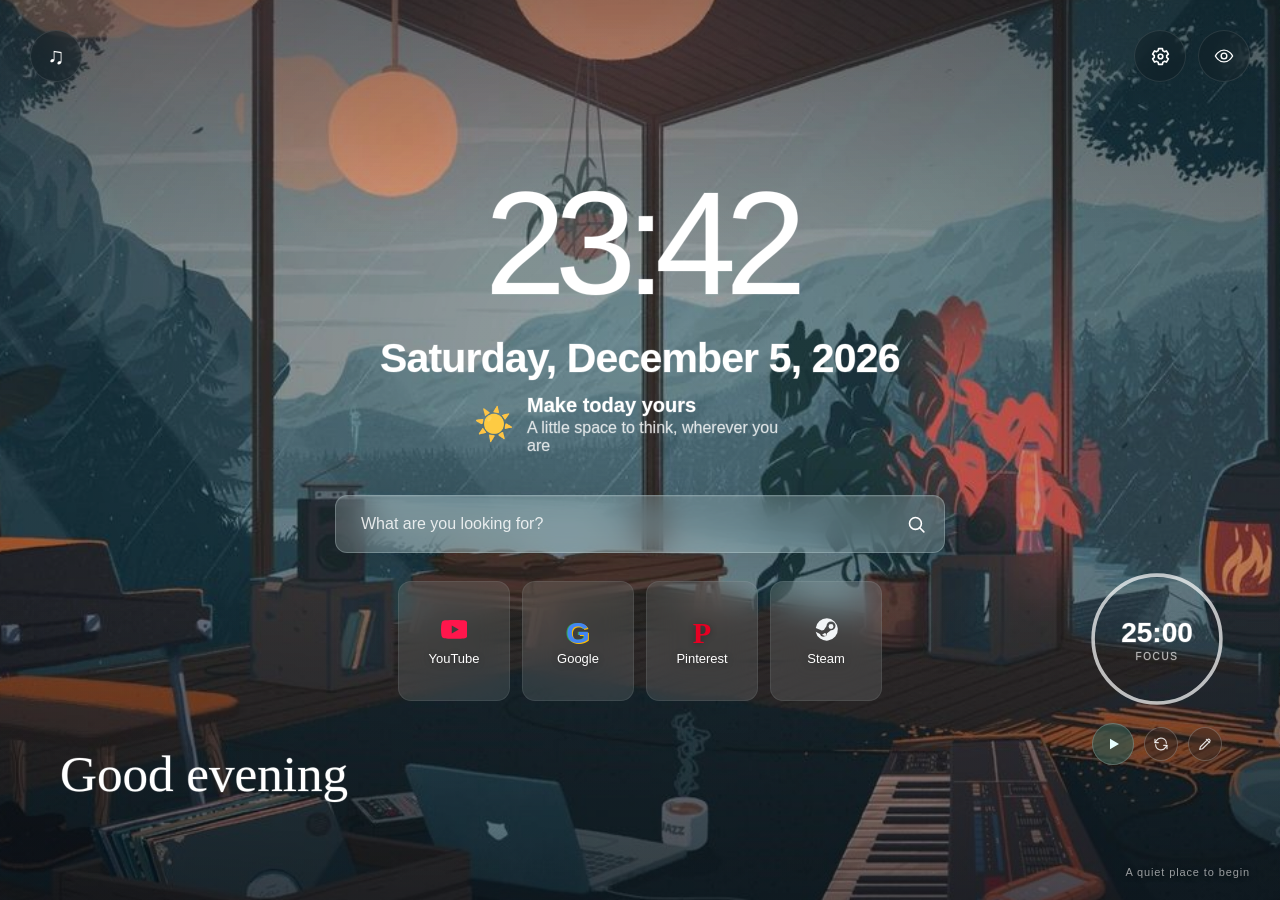
==== commit 41df30ff: "added font styles for all" ====
--- a/index.html
+++ b/index.html
@@ -1 +1 @@
-<!doctype html> <html lang="en"> <head> <meta charset="utf-8"> <meta name="viewport" content="width=device-width,initial-scale=1"> <meta name="theme-color" content="#152b31"> <title>New Tab</title> <link rel="preconnect" href="https://suggestqueries.google.com" crossorigin> <link rel="stylesheet" href="styles.css"> </head> <body> <main class="new-tab"> <div class="scene" aria-hidden="true"> <div class="wallpaper-surface" id="wallpaper-surface"></div> <video id="wallpaper-video" autoplay muted loop playsinline hidden></video> <div class="wallpaper-surface wallpaper-night" id="wallpaper-night-surface"></div> <video class="wallpaper-night-video" id="wallpaper-night-video" muted loop playsinline hidden aria-hidden="true"></video> </div> <div class="shade" aria-hidden="true"></div> <div class="scrim" aria-hidden="true"></div> <button class="sound-toggle glass-icon" type="button" aria-pressed="false" aria-label="Toggle ambient sound" title="Toggle ambient sound"> <span class="sound-on" aria-hidden="true">♫</span> <span class="sound-off" aria-hidden="true">♪</span> </button> <button class="zen-toggle glass-icon" id="zen-toggle" type="button" aria-label="Enter Zen view" title="Enter Zen view" aria-pressed="false"> <svg viewBox="0 0 24 24" aria-hidden="true"><path d="M2.6 12S6.2 5.6 12 5.6 21.4 12 21.4 12 17.8 18.4 12 18.4 2.6 12 2.6 12Z"/><circle cx="12" cy="12" r="3.1"/></svg> </button> <button class="settings-toggle glass-icon" id="settings-toggle" type="button" aria-label="Settings" title="Settings"> <svg viewBox="0 0 24 24" aria-hidden="true"><path transform="translate(0 1)" d="M10 2.75h4l.45 2.3a7.5 7.5 0 0 1 1.55.9l2.2-.8 2 3.45-1.75 1.5a7.4 7.4 0 0 1 0 1.8l1.75 1.5-2 3.45-2.2-.8a7.5 7.5 0 0 1-1.55.9L14 19.25h-4l-.45-2.3a7.5 7.5 0 0 1-1.55-.9l-2.2.8-2-3.45 1.75-1.5a7.4 7.4 0 0 1 0-1.8L3.8 8.6l2-3.45 2.2.8a7.5 7.5 0 0 1 1.55-.9L10 2.75Z"/><circle cx="12" cy="12" r="2.4"/></svg> </button> <section class="center-panel" aria-label="Clock and search"> <div class="clock" id="clock" aria-live="off"><span id="clock-text">--:--</span><span class="clock-meridiem" id="clock-meridiem" hidden></span></div> <div class="date" id="date"><span id="date-text">Loading date…</span></div> <div class="weather" aria-label="A little weather-inspired note"> <span class="weather-icon" id="weather-icon" aria-hidden="true">☀</span> <span class="weather-copy"> <strong id="quote-title">Make today yours</strong> <span id="quote-subtitle">A little space to think, wherever you are</span> </span> </div> <div class="search-wrapper"> <form class="search" id="search-form" role="search"> <label class="visually-hidden" for="search-input">Search the web</label> <input id="search-input" name="q" type="search" placeholder="What are you looking for?" autocomplete="off" spellcheck="false"> <button type="submit" aria-label="Search Google"> <svg viewBox="0 0 24 24" aria-hidden="true"><circle cx="10.8" cy="10.8" r="6.8"/><path d="m16 16 4.4 4.4"/></svg> </button> </form> <div id="search-suggestions" class="search-suggestions" hidden></div> </div> <nav class="shortcuts" aria-label="Quick links"> <a class="shortcut" href="https://www.youtube.com/"> <span class="shortcut-icon youtube" aria-hidden="true"> <svg viewBox="0 0 24 24"><path d="M23.5 6.2a3 3 0 0 0-2.1-2.1C19.5 3.6 12 3.6 12 3.6s-7.5 0-9.4.5A3 3 0 0 0 .5 6.2 31 31 0 0 0 0 12a31 31 0 0 0 .5 5.8 3 3 0 0 0 2.1 2.1c1.9.5 9.4.5 9.4.5s7.5 0 9.4-.5a3 3 0 0 0 2.1-2.1A31 31 0 0 0 24 12a31 31 0 0 0-.5-5.8ZM9.6 15.6V8.4l6.3 3.6-6.3 3.6Z"/></svg> </span> <span>YouTube</span> </a> <a class="shortcut" href="https://www.google.com/"> <span class="shortcut-icon google" aria-hidden="true">G</span> <span>Google</span> </a> <a class="shortcut" href="https://www.pinterest.com/"> <span class="shortcut-icon pinterest" aria-hidden="true">P</span> <span>Pinterest</span> </a> <a class="shortcut" href="https://store.steampowered.com/"> <span class="shortcut-icon steam" aria-hidden="true"> <svg viewBox="0 0 24 24"><path d="M12.4 2a10 10 0 0 0-9.9 8.7l5.4 2.2a3.2 3.2 0 0 1 1.8-.5l2.4-3.5v-.1a4 4 0 1 1 4 4h-.1l-3.5 2.5a3.2 3.2 0 0 1-6.3.7L2.4 14a10 10 0 1 0 10-12Zm3.7 9.5a2.2 2.2 0 1 0 0-4.4 2.2 2.2 0 0 0 0 4.4ZM10 15.8c-.8 0-1.5.4-1.8 1.1l1.9.8a1.3 1.3 0 0 0 1.7-.7 1.3 1.3 0 0 0-.7-1.7 1.4 1.4 0 0 0-1.1 0Z"/></svg> </span> <span>Steam</span> </a> </nav> </section> <section class="welcome" aria-label="Welcome"> <h1 id="greeting">Good day</h1> </section> <section class="focus-widget" aria-label="Focus timer"> <div class="timer-ring"> <svg viewBox="0 0 120 120" aria-hidden="true"> <circle class="timer-track" cx="60" cy="60" r="54"/> <circle class="timer-progress" id="timer-progress" cx="60" cy="60" r="54"/> </svg> <div class="timer-content"> <span id="timer-display">25:00</span> <span class="timer-label" id="timer-label">FOCUS</span> </div> </div> <div class="timer-controls"> <button class="timer-button" id="timer-toggle" type="button" aria-label="Start focus timer" title="Start focus timer"> <svg id="play-icon" viewBox="0 0 24 24" aria-hidden="true"><path d="m8 5 12 7-12 7V5Z"/></svg> <svg id="pause-icon" viewBox="0 0 24 24" aria-hidden="true"><path d="M7 5h3v14H7zM14 5h3v14h-3z"/></svg> </button> <button class="reset-button" id="timer-reset" type="button" aria-label="Reset focus timer" title="Reset focus timer"> <svg viewBox="0 0 24 24" aria-hidden="true"><path d="M20 11a8 8 0 0 0-14.8-4L3 10"/><path d="M3 5v5h5M4 13a8 8 0 0 0 14.8 4L21 14"/><path d="M21 19v-5h-5"/></svg> </button> <button class="timer-edit-button" id="timer-edit" type="button" aria-label="Edit focus timer" title="Edit focus timer"> <svg viewBox="0 0 24 24" aria-hidden="true"><path d="m14 5 5 5M4 20l4.2-.9L19 8.3a2.1 2.1 0 0 0-3-3L5.2 16.1 4 20Z"/></svg> </button> </div> <form class="timer-editor" id="timer-editor" hidden> <span class="timer-editor-title">Set focus duration</span> <div class="timer-editor-fields"> <label>Minutes<input id="timer-minutes" type="number" min="0" max="999" step="1" value="25" required></label> <label>Seconds<input id="timer-seconds" type="number" min="0" max="59" step="1" value="0" required></label> </div> <button type="submit">Set timer</button> <button class="timer-editor-cancel" id="timer-editor-cancel" type="button">Cancel</button> </form> </section> <section class="app-widget notes-widget" id="widget-notes" aria-label="Notes"> <label class="notes-label" for="notes-input">Notes</label> <textarea class="notes-input" id="notes-input" placeholder="Jot something down…" spellcheck="true"></textarea> </section> <div class="scene-caption" aria-hidden="true">A quiet place to begin</div> <div class="widget-layer" id="widget-layer"> <section class="app-widget weather-widget" id="widget-weather-bar" data-widget="weather-bar" aria-label="Weather card" hidden> <div class="widget-chrome"> <button class="widget-drag-handle" type="button" data-drag-handle aria-label="Move weather card" title="Drag to move"> <svg viewBox="0 0 24 24" aria-hidden="true" focusable="false"> <path d="M18 11V6a2 2 0 0 0-4 0v5"/><path d="M14 10V4a2 2 0 0 0-4 0v6"/><path d="M10 10.5V6a2 2 0 0 0-4 0v8"/><path d="M18 8a2 2 0 1 1 4 0v6a8 8 0 0 1-8 8h-2c-2.8 0-4.5-.86-5.99-2.34l-3.6-3.6a2 2 0 0 1 2.83-2.82L7 15"/> </svg> </button> <span class="widget-resize" data-handle="nw" aria-hidden="true"></span> <span class="widget-resize" data-handle="n" aria-hidden="true"></span> <span class="widget-resize" data-handle="ne" aria-hidden="true"></span> <span class="widget-resize" data-handle="e" aria-hidden="true"></span> <span class="widget-resize" data-handle="se" aria-hidden="true"></span> <span class="widget-resize" data-handle="s" aria-hidden="true"></span> <span class="widget-resize" data-handle="sw" aria-hidden="true"></span> <span class="widget-resize" data-handle="w" aria-hidden="true"></span> </div> <div class="weather-widget-body"> <div class="weather-widget-head"> <div class="weather-widget-place"> <strong id="weather-bar-location">Your location</strong> <span id="weather-bar-summary">—</span> </div> <div class="weather-widget-now"> <span class="weather-widget-icon" id="weather-bar-icon" aria-hidden="true">☀</span> <strong class="weather-widget-temp" id="weather-bar-temp">—</strong> </div> </div> <div class="weather-widget-sun" id="weather-widget-sun" hidden></div> <div class="weather-widget-hourly" id="weather-widget-hourly" hidden></div> <div class="weather-widget-forecast" id="weather-widget-forecast"> <div class="weather-forecast-card" id="weather-bar-tomorrow-card"> <strong>Tomorrow</strong> <span class="weather-forecast-icon" id="weather-bar-tomorrow-icon" aria-hidden="true">—</span> <span class="weather-forecast-temp" id="weather-bar-tomorrow-temp">—</span> </div> <div class="weather-forecast-card" id="weather-bar-after-card"> <strong>After tomorrow</strong> <span class="weather-forecast-icon" id="weather-bar-after-icon" aria-hidden="true">—</span> <span class="weather-forecast-temp" id="weather-bar-after-temp">—</span> </div> </div> </div> </section> <section class="app-widget countdown-widget" id="widget-countdown" data-widget="countdown" aria-label="Countdown" hidden> <div class="widget-chrome"> <button class="widget-drag-handle" type="button" data-drag-handle aria-label="Move countdown" title="Drag to move"> <svg viewBox="0 0 24 24" aria-hidden="true" focusable="false"> <path d="M18 11V6a2 2 0 0 0-4 0v5"/><path d="M14 10V4a2 2 0 0 0-4 0v6"/><path d="M10 10.5V6a2 2 0 0 0-4 0v8"/><path d="M18 8a2 2 0 1 1 4 0v6a8 8 0 0 1-8 8h-2c-2.8 0-4.5-.86-5.99-2.34l-3.6-3.6a2 2 0 0 1 2.83-2.82L7 15"/> </svg> </button> <span class="widget-resize" data-handle="nw" aria-hidden="true"></span> <span class="widget-resize" data-handle="n" aria-hidden="true"></span> <span class="widget-resize" data-handle="ne" aria-hidden="true"></span> <span class="widget-resize" data-handle="e" aria-hidden="true"></span> <span class="widget-resize" data-handle="se" aria-hidden="true"></span> <span class="widget-resize" data-handle="s" aria-hidden="true"></span> <span class="widget-resize" data-handle="sw" aria-hidden="true"></span> <span class="widget-resize" data-handle="w" aria-hidden="true"></span> </div> <div class="countdown-body"> <strong class="countdown-title" id="countdown-title">Countdown</strong> <span class="countdown-days" id="countdown-days">—</span> <span class="countdown-caption" id="countdown-caption">Set a date in Settings → Widgets</span> </div> </section> <section class="app-widget todo-widget" id="widget-todo" data-widget="todo" aria-label="To-do list" hidden> <div class="widget-chrome"> <button class="widget-drag-handle" type="button" data-drag-handle aria-label="Move to-do list" title="Drag to move"> <svg viewBox="0 0 24 24" aria-hidden="true" focusable="false"> <path d="M18 11V6a2 2 0 0 0-4 0v5"/><path d="M14 10V4a2 2 0 0 0-4 0v6"/><path d="M10 10.5V6a2 2 0 0 0-4 0v8"/><path d="M18 8a2 2 0 1 1 4 0v6a8 8 0 0 1-8 8h-2c-2.8 0-4.5-.86-5.99-2.34l-3.6-3.6a2 2 0 0 1 2.83-2.82L7 15"/> </svg> </button> <span class="widget-resize" data-handle="nw" aria-hidden="true"></span> <span class="widget-resize" data-handle="n" aria-hidden="true"></span> <span class="widget-resize" data-handle="ne" aria-hidden="true"></span> <span class="widget-resize" data-handle="e" aria-hidden="true"></span> <span class="widget-resize" data-handle="se" aria-hidden="true"></span> <span class="widget-resize" data-handle="s" aria-hidden="true"></span> <span class="widget-resize" data-handle="sw" aria-hidden="true"></span> <span class="widget-resize" data-handle="w" aria-hidden="true"></span> </div> <div class="todo-body"> <div class="todo-head"> <strong class="todo-title">To-do</strong> <span class="todo-count" id="todo-count">0 left</span> </div> <ul class="todo-list" id="todo-list"></ul> <p class="todo-empty" id="todo-empty">Nothing on the list yet.</p> <form class="todo-add" id="todo-form"> <input id="todo-input" maxlength="120" placeholder="Add a task…" autocomplete="off" aria-label="New task"> <button type="submit" aria-label="Add task"> <svg viewBox="0 0 24 24" aria-hidden="true" focusable="false"><path d="M12 5v14M5 12h14"/></svg> </button> </form> </div> </section> <section class="app-widget world-clock-widget" id="widget-world-clock" data-widget="world-clock" aria-label="World clock" hidden> <div class="widget-chrome"> <button class="widget-drag-handle" type="button" data-drag-handle aria-label="Move world clock" title="Drag to move"> <svg viewBox="0 0 24 24" aria-hidden="true" focusable="false"> <path d="M18 11V6a2 2 0 0 0-4 0v5"/><path d="M14 10V4a2 2 0 0 0-4 0v6"/><path d="M10 10.5V6a2 2 0 0 0-4 0v8"/><path d="M18 8a2 2 0 1 1 4 0v6a8 8 0 0 1-8 8h-2c-2.8 0-4.5-.86-5.99-2.34l-3.6-3.6a2 2 0 0 1 2.83-2.82L7 15"/> </svg> </button> <span class="widget-resize" data-handle="nw" aria-hidden="true"></span> <span class="widget-resize" data-handle="n" aria-hidden="true"></span> <span class="widget-resize" data-handle="ne" aria-hidden="true"></span> <span class="widget-resize" data-handle="e" aria-hidden="true"></span> <span class="widget-resize" data-handle="se" aria-hidden="true"></span> <span class="widget-resize" data-handle="s" aria-hidden="true"></span> <span class="widget-resize" data-handle="sw" aria-hidden="true"></span> <span class="widget-resize" data-handle="w" aria-hidden="true"></span> </div> <div class="world-clock-body" id="world-clock-body"></div> </section> <section class="app-widget recent-widget" id="widget-recent" data-widget="recent" aria-label="Most visited and bookmarks" hidden> <div class="widget-chrome"> <button class="widget-drag-handle" type="button" data-drag-handle aria-label="Move recent sites" title="Drag to move"> <svg viewBox="0 0 24 24" aria-hidden="true" focusable="false"> <path d="M18 11V6a2 2 0 0 0-4 0v5"/><path d="M14 10V4a2 2 0 0 0-4 0v6"/><path d="M10 10.5V6a2 2 0 0 0-4 0v8"/><path d="M18 8a2 2 0 1 1 4 0v6a8 8 0 0 1-8 8h-2c-2.8 0-4.5-.86-5.99-2.34l-3.6-3.6a2 2 0 0 1 2.83-2.82L7 15"/> </svg> </button> <span class="widget-resize" data-handle="nw" aria-hidden="true"></span> <span class="widget-resize" data-handle="n" aria-hidden="true"></span> <span class="widget-resize" data-handle="ne" aria-hidden="true"></span> <span class="widget-resize" data-handle="e" aria-hidden="true"></span> <span class="widget-resize" data-handle="se" aria-hidden="true"></span> <span class="widget-resize" data-handle="s" aria-hidden="true"></span> <span class="widget-resize" data-handle="sw" aria-hidden="true"></span> <span class="widget-resize" data-handle="w" aria-hidden="true"></span> </div> <div class="recent-body"> <div class="recent-head"> <strong class="recent-title" id="recent-title">Most visited</strong> </div> <div class="recent-tiles" id="recent-tiles"></div> <p class="recent-empty" id="recent-empty" hidden>Nothing to show yet.</p> </div> </section> <div class="widget-edit-bar" id="widget-edit-bar" hidden> <button type="button" class="widget-edit-cancel" id="widget-edit-cancel">Cancel</button> <button type="button" class="widget-edit-done" id="widget-edit-done">Done</button> </div> <div class="widget-context-menu" id="widget-context-menu" role="menu" aria-label="Widget actions" hidden> <button type="button" role="menuitem" data-widget-action="front">Bring to front</button> <button type="button" role="menuitem" data-widget-action="back">Send to back</button> <span class="widget-context-separator" role="separator"></span> <button type="button" role="menuitem" data-widget-action="edit">Edit</button> <button type="button" role="menuitem" data-widget-action="remove">Remove</button> </div> <div class="widget-edit-popup" id="widget-edit-popup" role="dialog" aria-label="Widget edit options" hidden> <label class="widget-transparency-row" for="edit-popup-transparency" data-popup-appearance> <span>Transparency</span> <input id="edit-popup-transparency" type="range" min="0" max="100" step="5" value="0"> <output id="edit-popup-transparency-value" for="edit-popup-transparency">0%</output> </label> <label class="widget-transparency-row" for="edit-popup-blur" data-popup-appearance> <span>Blur</span> <input id="edit-popup-blur" type="range" min="0" max="100" step="5" value="50"> <output id="edit-popup-blur-value" for="edit-popup-blur">50%</output> </label> <div class="widget-edit-popup-actions"> <button type="button" data-widget-popup-action="remove">Remove</button> <button type="button" class="is-primary" data-widget-popup-action="apply">Apply</button> </div> </div> </div> <dialog class="widget-photo-picker" id="widget-photo-picker" aria-modal="true" aria-labelledby="widget-photo-picker-title"> <header class="widget-photo-picker-head"> <strong id="widget-photo-picker-title">Choose a photo</strong> <button class="dialog-close" id="widget-photo-picker-close" type="button" aria-label="Close photo picker">×</button> </header> <div class="widget-photo-picker-sources" id="widget-photo-picker-sources"> <button type="button" data-photo-source="stored"> <svg viewBox="0 0 24 24" aria-hidden="true"><rect x="3" y="4" width="18" height="16" rx="2"/><circle cx="8.5" cy="9" r="1.5"/><path d="m21 15-5-5L5 20"/></svg> <span>From stored wallpaper</span> </button> <button type="button" data-photo-source="device"> <svg viewBox="0 0 24 24" aria-hidden="true"><path d="M12 16V4m0 0L7.5 8.5M12 4l4.5 4.5"/><path d="M4 15v3a2 2 0 0 0 2 2h12a2 2 0 0 0 2-2v-3"/></svg> <span>From device</span> </button> </div> <p class="wallpaper-empty widget-photo-empty" id="widget-photo-picker-empty" hidden>No stored wallpapers yet.</p> <div class="widget-photo-picker-grid" id="widget-photo-picker-grid" aria-label="Stored wallpapers" hidden></div> <button type="button" class="upload-button widget-photo-back" id="widget-photo-picker-back" hidden>← All wallpapers</button> <input id="widget-photo-file" type="file" accept="image/*" hidden> </dialog> <dialog class="widget-photo-picker" id="wallpaper-night-picker" aria-modal="true" aria-labelledby="wallpaper-night-picker-title"> <header class="widget-photo-picker-head"> <strong id="wallpaper-night-picker-title">Choose a photo or video</strong> <button class="dialog-close" id="wallpaper-night-picker-close" type="button" aria-label="Close night media picker">×</button> </header> <div class="widget-photo-picker-sources" id="wallpaper-night-picker-sources"> <button type="button" data-night-source="stored"> <svg viewBox="0 0 24 24" aria-hidden="true"><rect x="3" y="4" width="18" height="16" rx="2"/><circle cx="8.5" cy="9" r="1.5"/><path d="m21 15-5-5L5 20"/></svg> <span>From stored wallpaper</span> </button> <button type="button" data-night-source="device"> <svg viewBox="0 0 24 24" aria-hidden="true"><path d="M12 16V4m0 0L7.5 8.5M12 4l4.5 4.5"/><path d="M4 15v3a2 2 0 0 0 2 2h12a2 2 0 0 0 2-2v-3"/></svg> <span>From device</span> </button> </div> <p class="wallpaper-empty widget-photo-empty" id="wallpaper-night-picker-empty" hidden>No stored wallpapers yet.</p> <div class="widget-photo-picker-grid" id="wallpaper-night-picker-grid" aria-label="Stored wallpapers" hidden></div> <button type="button" class="upload-button widget-photo-back" id="wallpaper-night-picker-back" hidden>← All wallpapers</button> </dialog> <div class="toast" id="toast" role="status" aria-live="polite"></div> <dialog class="wallpaper-dialog" id="wallpaper-dialog" aria-labelledby="wallpaper-dialog-title"> <nav class="settings-sidebar" aria-label="Settings sections"> <span class="settings-sidebar-label">SETTINGS</span> <button class="settings-nav-item is-active" id="wallpaper-settings-tab" type="button" aria-current="page"> <svg viewBox="0 0 24 24" aria-hidden="true"><rect x="3" y="4" width="18" height="16" rx="2"/><circle cx="8.5" cy="9" r="1.5"/><path d="m21 15-5-5L5 20"/></svg> <span>Wallpaper</span> </button> <button class="settings-nav-item" id="themes-settings-tab" type="button"> <svg viewBox="0 0 24 24" aria-hidden="true"><path d="M12 3.4a8.6 8.6 0 1 0 0 17.2c1.2 0 2.1-.9 2.1-2.1 0-.6-.2-1-.5-1.4-.3-.4-.5-.8-.5-1.2 0-.9.7-1.6 1.6-1.6h1.8a4 4 0 0 0 4-4c0-3.9-3.9-6.9-8.5-6.9Z"/><circle cx="7.6" cy="11.4" r="1.1"/><circle cx="10.3" cy="7.7" r="1.1"/><circle cx="14.7" cy="7.7" r="1.1"/><circle cx="17.2" cy="11.2" r="1.1"/></svg> <span>Themes</span> </button> <button class="settings-nav-item" id="music-settings-tab" type="button"> <svg viewBox="0 0 24 24" aria-hidden="true"><path d="M9 18V5l12-2v13"/><circle cx="6" cy="18" r="3"/><circle cx="18" cy="16" r="3"/></svg> <span>Music</span> </button> <button class="settings-nav-item" id="quotes-settings-tab" type="button"> <svg viewBox="0 0 24 24" aria-hidden="true"><path d="M4 5h16v11H9l-5 4V5Z"/><path d="M8 9h8M8 12h5"/></svg> <span>Quotes</span> </button> <button class="settings-nav-item" id="time-weather-settings-tab" type="button"> <svg viewBox="0 0 24 24" aria-hidden="true"><circle cx="12" cy="12" r="4"/><path d="M12 2v2M12 20v2M4.9 4.9l1.4 1.4M17.7 17.7l1.4 1.4M2 12h2M20 12h2M4.9 19.1l1.4-1.4M17.7 6.3l1.4-1.4"/></svg> <span>Time &amp; Weather</span> </button> <button class="settings-nav-item" id="widgets-settings-tab" type="button"> <svg viewBox="0 0 24 24" aria-hidden="true"><rect x="3" y="3" width="8" height="8" rx="1.5"/><rect x="13" y="3" width="8" height="5" rx="1.5"/><rect x="13" y="10" width="8" height="11" rx="1.5"/><rect x="3" y="13" width="8" height="8" rx="1.5"/></svg> <span>Widgets</span> </button> <button class="settings-nav-item" id="performance-settings-tab" type="button"> <svg viewBox="0 0 24 24" aria-hidden="true"><path d="M4.5 18a9 9 0 1 1 15 0"/><path d="M12 13.5 16 9"/><circle cx="12" cy="15" r="1.6"/></svg> <span>Performance</span> </button> <button class="settings-nav-item" id="zen-settings-tab" type="button"> <svg viewBox="0 0 24 24" aria-hidden="true"><path d="M2.6 12S6.2 5.6 12 5.6 21.4 12 21.4 12 17.8 18.4 12 18.4 2.6 12 2.6 12Z"/><circle cx="12" cy="12" r="3.1"/></svg> <span>Zen view</span> </button> <button class="settings-nav-item" id="shortcuts-settings-tab" type="button"> <svg viewBox="0 0 24 24" aria-hidden="true"><rect x="2.5" y="6" width="19" height="12" rx="2.5"/><path d="M6.5 10h.01M10 10h.01M13.5 10h.01M17 10h.01M6.5 13.4h.01M17 13.4h.01M9.5 16.2h5"/></svg> <span>Shortcuts</span> </button> <button class="settings-nav-item" id="backup-settings-tab" type="button"> <svg viewBox="0 0 24 24" aria-hidden="true"><path d="M12 3v12"/><path d="m7 10 5 5 5-5"/><path d="M4 17v2a2 2 0 0 0 2 2h12a2 2 0 0 0 2-2v-2"/></svg> <span>Backup</span> </button> <button class="settings-nav-item" id="about-settings-tab" type="button"> <svg viewBox="0 0 24 24" aria-hidden="true"><circle cx="12" cy="12" r="9"/><path d="M12 11v5.6"/><path d="M12 7.7h.01"/></svg> <span>About</span> </button> </nav> <section class="settings-content"> <header class="settings-content-header"> <div> <p class="settings-eyebrow">PERSONALIZE</p> <h2 id="wallpaper-dialog-title">Settings</h2> <p>Manage your new-tab experience.</p> </div> <button class="dialog-close" id="wallpaper-close" type="button" aria-label="Close settings">×</button> </header> <div class="settings-widget-find"> <svg class="settings-widget-find-icon" viewBox="0 0 24 24" aria-hidden="true"><circle cx="11" cy="11" r="6.4"/><path d="m16 16 4.2 4.2"/></svg> <label class="visually-hidden" for="settings-widget-filter">Find a widget or setting</label> <input id="settings-widget-filter" placeholder="Find a widget or setting…" autocomplete="off" spellcheck="false" role="combobox" aria-autocomplete="list" aria-controls="settings-widget-results" aria-expanded="false"> <button class="settings-widget-find-clear" id="settings-widget-find-clear" type="button" aria-label="Clear the widget search" hidden>×</button> <div class="settings-widget-results" id="settings-widget-results" role="listbox" aria-label="Matching widgets" hidden></div> </div> <section class="wallpaper-library" id="wallpaper-library" aria-label="Wallpaper library"> <div class="settings-section-actions"> <button class="settings-reset-button" id="wallpaper-reset-settings" type="button" title="Reset wallpaper selection and order" aria-label="Reset wallpaper settings"> <svg viewBox="0 0 24 24" aria-hidden="true"><path d="M20 11a8 8 0 0 0-14.8-4L3 10"/><path d="M3 5v5h5M4 13a8 8 0 0 0 14.8 4L21 14"/><path d="M21 19v-5h-5"/></svg> <span>Reset</span> </button> </div> <details class="wallpaper-group" data-settings-group="system-wallpapers" open> <summary class="wallpaper-group-title"> <span>System wallpapers</span> <span class="wallpaper-group-hint">Included with Crystal Wall</span> </summary> <div class="wallpaper-grid wallpaper-scroll-grid" id="system-wallpaper-grid" aria-label="System wallpapers"></div> </details> <details class="wallpaper-group" data-settings-group="user-wallpapers" open> <summary class="wallpaper-group-title"> <span>Your wallpapers</span> <span class="wallpaper-group-hint">Your uploaded images, GIFs and videos</span> </summary> <div class="wallpaper-section-header wallpaper-upload-header"> <p>Choose a scene or add one from your device.</p> <div class="upload-actions"> <label class="upload-button" for="wallpaper-upload-image">＋ Upload image</label> <input class="visually-hidden" id="wallpaper-upload-image" type="file" accept="image/*,.gif"> <label class="upload-button" for="wallpaper-upload-video">＋ Upload video</label> <input class="visually-hidden" id="wallpaper-upload-video" type="file" accept="video/*,image/gif,.gif"> </div> </div> <form class="wallpaper-url-fetch" id="wallpaper-url-fetch"> <label class="visually-hidden" for="wallpaper-url">Image or video URL</label> <input id="wallpaper-url" name="url" type="url" placeholder="Paste an image or video URL" autocomplete="url" required> <button class="upload-button" id="wallpaper-url-fetch-button" type="submit">Fetch</button> <button class="upload-button" id="wallpaper-paste-image" type="button">Paste image</button> </form> <div class="wallpaper-grid wallpaper-scroll-grid" id="user-wallpaper-grid" aria-label="Your wallpapers"></div> </details> <details class="wallpaper-group" data-settings-group="wallpaper-rotation" open> <summary class="wallpaper-group-title"> <span>New tab wallpaper rotation</span> <span class="wallpaper-group-hint">A fresh scene every time you open a tab</span> </summary> <div class="rotation-setting"> <div class="rotation-setting-copy"> <strong>Show random wallpaper on each new tab</strong> <p>If you turn this off, the wallpaper will switch back to the last one you applied. No list yet? Each new tab then shows a random wallpaper from all your stored wallpapers — system and your own.</p> </div> <label class="toggle-switch" for="wallpaper-rotation-toggle"> <input id="wallpaper-rotation-toggle" type="checkbox" role="switch" aria-label="Show random wallpaper on each new tab"> </label> </div> <div class="rotation-actions"> <button class="upload-button" id="wallpaper-rotation-create" type="button">＋ Create list</button> <button class="upload-button" id="wallpaper-rotation-clear" type="button">Clear list</button> </div> <p class="wallpaper-empty rotation-empty" id="wallpaper-rotation-empty">No wallpapers in rotation yet — and no list is needed: while the toggle is on, every new tab shows a random wallpaper from all your stored wallpapers (system and your own).</p> <div class="rotation-list" id="wallpaper-rotation-list" aria-label="Wallpapers in rotation"></div> </details> <details class="wallpaper-group" data-settings-group="day-night-wallpapers" open> <summary class="wallpaper-group-title"> <span>Day and night</span> <span class="wallpaper-group-hint">Your night image after sunset</span> </summary> <div class="rotation-setting"> <div class="rotation-setting-copy"> <strong>Swap wallpapers at sunset</strong> <p>A wallpaper with a night version shows that image between sunset and sunrise, then the day image again — using the sunrise and sunset times of your weather location. Turn this off to always keep the day image.</p> </div> <label class="toggle-switch" for="wallpaper-night-toggle"> <input id="wallpaper-night-toggle" type="checkbox" role="switch" aria-label="Swap wallpapers at sunset"> </label> </div> </details> </section> <section class="rotation-picker" id="rotation-picker" aria-labelledby="rotation-picker-title" hidden> <header class="wallpaper-editor-header"> <div class="editor-title-group"> <h3 id="rotation-picker-title">Create rotation list</h3> <p>Choose which wallpapers can appear on new tabs.</p> </div> <button class="dialog-close editor-close" id="rotation-picker-close" type="button" aria-label="Close rotation list picker">×</button> </header> <div class="rotation-picker-grid" id="rotation-picker-grid"></div> <p class="wallpaper-empty" id="rotation-picker-empty" hidden>No wallpapers available yet.</p> <footer class="wallpaper-editor-actions"> <button class="wallpaper-action secondary" id="rotation-picker-cancel" type="button">Cancel</button> <span class="wallpaper-action-spacer"></span> <button class="wallpaper-action primary" id="rotation-picker-save" type="button">Save list</button> </footer> </section> <section class="music-library" id="music-library" aria-labelledby="music-section-title" hidden> <div class="wallpaper-section-header"> <div> <h3 id="music-section-title">Your music</h3> <p>Upload tracks, preview them, and choose what plays from the sound button.</p> </div> <div class="settings-section-actions"> <button class="settings-reset-button" id="music-reset-settings" type="button" title="Reset music settings" aria-label="Reset music settings"> <svg viewBox="0 0 24 24" aria-hidden="true"><path d="M20 11a8 8 0 0 0-14.8-4L3 10"/><path d="M3 5v5h5M4 13a8 8 0 0 0 14.8 4L21 14"/><path d="M21 19v-5h-5"/></svg> <span>Reset</span> </button> <div class="upload-actions"> <label class="upload-button" for="music-upload">＋ Upload music</label> <input class="visually-hidden" id="music-upload" type="file" accept="audio/*,.mp3,.m4a,.aac,.wav,.ogg,.oga,.flac,.opus"> </div> </div> </div> <div class="music-controls"> <label class="adjustment-control" for="music-volume"> <span>Volume <output id="music-volume-value" for="music-volume">50%</output></span> <input id="music-volume" type="range" min="0" max="100" step="1" value="50"> </label> <label class="music-loop-control" for="music-loop"> <input id="music-loop" type="checkbox" checked="checked"> <span>Repeat track</span> </label> </div> <div class="music-track-list" id="music-track-list" aria-label="Uploaded music tracks"></div> <audio id="custom-music-player" preload="none"></audio> </section> <section class="quotes-library" id="quotes-library" aria-labelledby="quotes-section-title" hidden> <div class="wallpaper-section-header"> <div> <h3 id="quotes-section-title">Your quotes</h3> <p>Personalize each message on your new-tab page. Reset any one to its original text.</p> </div> <button class="settings-reset-button" id="quotes-reset-settings" type="button" title="Reset all quotes" aria-label="Reset all quotes"> <svg viewBox="0 0 24 24" aria-hidden="true"><path d="M20 11a8 8 0 0 0-14.8-4L3 10"/><path d="M3 5v5h5M4 13a8 8 0 0 0 14.8 4L21 14"/><path d="M21 19v-5h-5"/></svg> <span>Reset</span> </button> </div> <div class="quote-setting-list"> <div class="quote-setting"> <label for="quote-title-input">Main quote</label> <input id="quote-title-input" maxlength="100"> <button class="wallpaper-action secondary quote-reset" type="button" data-quote-reset="title">Reset</button> </div> <div class="quote-setting"> <label for="quote-subtitle-input">Supporting quote</label> <input id="quote-subtitle-input" maxlength="160"> <button class="wallpaper-action secondary quote-reset" type="button" data-quote-reset="subtitle">Reset</button> </div> <div class="quote-setting"> <label for="quote-font-select">Font style</label> <select id="quote-font-select"></select> <button class="wallpaper-action secondary quote-reset" type="button" data-quote-reset="font">Reset</button> </div> <div class="quote-setting"> <label for="quote-size-slider">Text size <output id="quote-size-value" for="quote-size-slider">100%</output></label> <input id="quote-size-slider" type="range" min="60" max="180" step="5" value="100"> <button class="wallpaper-action secondary quote-reset" type="button" data-quote-reset="size">Reset</button> </div> </div> <div class="quote-custom"> <div class="quote-custom-copy"> <h4>Custom quotes</h4> <p>Write your own lines, with an author if you like. Each new tab shows one of them as the main quote; the main quote above is used while this list is empty.</p> </div> <div class="quote-custom-list" id="custom-quote-list" aria-label="Your custom quotes"></div> <p class="quote-custom-empty" id="custom-quote-empty">No quotes yet — add one below.</p> <button class="option-setting-button quote-custom-add" id="custom-quote-add" type="button">Add a quote</button> </div> </section> <section class="time-weather-library" id="time-weather-library" aria-labelledby="time-weather-section-title" hidden> <div class="wallpaper-section-header"> <div> <h3 id="time-weather-section-title">Time &amp; weather</h3> <p>Pick how your clock and weather note find your location.</p> </div> <button class="settings-reset-button" id="time-weather-reset-settings" type="button" title="Reset time and weather settings" aria-label="Reset time and weather settings"> <svg viewBox="0 0 24 24" aria-hidden="true"><path d="M20 11a8 8 0 0 0-14.8-4L3 10"/><path d="M3 5v5h5M4 13a8 8 0 0 0 14.8 4L21 14"/><path d="M21 19v-5h-5"/></svg> <span>Reset</span> </button> </div> <div class="location-weather-setting"> <div> <strong>Local weather icon</strong> <p id="location-weather-status" role="status" aria-live="polite">Location weather is off.</p> </div> <label class="toggle-switch" for="location-weather-toggle"> <input id="location-weather-toggle" type="checkbox" role="switch" aria-label="Use location for weather"> </label> </div> <div class="widget-setting-list" role="group" aria-label="Time and weather widgets"> <div class="widget-setting-item" data-widget-item="weather-bar"> <div class="widget-setting-head"> <button class="widget-setting-triangle" type="button" data-widget-triangle="weather-bar" aria-expanded="false" aria-label="Weather card settings" hidden> <svg viewBox="0 0 24 24" aria-hidden="true"><path d="m9 6 6 6-6 6"/></svg> </button> <div class="widget-setting-copy"> <strong>Weather card</strong> <p>Movable weather card with temperature and forecast.</p> </div> <label class="toggle-switch"> <input type="checkbox" role="switch" data-widget-toggle="weather-bar" aria-label="Show weather card"> </label> </div> <div class="widget-setting-dropdown" data-widget-dropdown="weather-bar" hidden> <label class="widget-transparency-row" for="weather-bar-transparency"> <span>Transparency</span> <input type="range" id="weather-bar-transparency" min="0" max="100" step="5" value="0" data-widget-transparency="weather-bar"> <output id="weather-bar-transparency-value" for="weather-bar-transparency">0%</output> </label> <label class="widget-transparency-row" for="weather-bar-blur"> <span>Blur</span> <input type="range" id="weather-bar-blur" min="0" max="100" step="5" value="50" data-widget-blur="weather-bar"> <output id="weather-bar-blur-value" for="weather-bar-blur">50%</output> </label> <div class="widget-transparency-row widget-text-color-row"> <span>Widget colour</span> <input id="weather-bar-widget-color" type="color" value="#ffffff" data-widget-color="weather-bar" aria-label="Weather card colour"> <button class="option-setting-button" type="button" data-widget-color-reset="weather-bar">Reset</button> </div> <div class="widget-option-row"> <span>Temperature unit</span> <button type="button" class="option-setting-button" id="temperature-unit-widget-toggle">°C</button> </div> <div class="widget-option-row"> <span>Show tomorrow's forecast</span> <label class="toggle-switch"> <input type="checkbox" role="switch" id="forecast-tomorrow-toggle" aria-label="Show tomorrow's forecast" checked="checked"> </label> </div> <div class="widget-option-row"> <span>Show day after tomorrow</span> <label class="toggle-switch"> <input type="checkbox" role="switch" id="forecast-after-toggle" aria-label="Show day after tomorrow forecast" checked="checked"> </label> </div> <div class="widget-option-row"> <span>Hourly weather &amp; sun times</span> <label class="toggle-switch"> <input type="checkbox" role="switch" id="hourly-weather-toggle" aria-label="Show hourly weather and sunrise/sunset"> </label> </div> </div> </div> <div class="widget-setting-item" data-widget-item="clock"> <div class="widget-setting-head"> <button class="widget-setting-triangle" type="button" data-widget-triangle="clock" aria-expanded="false" aria-label="Time settings" hidden> <svg viewBox="0 0 24 24" aria-hidden="true"><path d="m9 6 6 6-6 6"/></svg> </button> <div class="widget-setting-copy"> <strong>Time</strong> <p>The large clock on your new tab.</p> </div> <label class="toggle-switch"> <input type="checkbox" role="switch" data-widget-toggle="clock" aria-label="Show clock"> </label> </div> <div class="widget-setting-dropdown" data-widget-dropdown="clock" hidden> <div class="widget-transparency-row widget-text-color-row"> <span>Font colour</span> <input id="clock-text-color" type="color" value="#ffffff" data-widget-text-color="clock" aria-label="Time font colour"> <button class="option-setting-button" type="button" data-widget-text-color-reset="clock">Reset</button> </div> <label class="widget-transparency-row" for="clock-text-transparency"> <span>Transparency</span> <input type="range" id="clock-text-transparency" min="0" max="100" step="5" value="0" data-widget-text-transparency="clock"> <output id="clock-text-transparency-value" for="clock-text-transparency">0%</output> </label> <label class="widget-transparency-row" for="clock-text-blur"> <span>Blur</span> <input type="range" id="clock-text-blur" min="0" max="100" step="5" value="0" data-widget-text-blur="clock"> <output id="clock-text-blur-value" for="clock-text-blur">0%</output> </label> <div class="widget-transparency-row widget-text-outline-row"> <span>Outline</span> <input type="range" id="clock-text-outline" min="0" max="100" step="5" value="40" data-widget-text-outline="clock"> <output id="clock-text-outline-value" for="clock-text-outline">38%</output> <button class="option-setting-button" type="button" data-widget-text-outline-reset="clock">Reset</button> </div> <div class="widget-transparency-row widget-text-outline-row"> <span>Halo</span> <input type="range" id="clock-text-halo" min="0" max="100" step="5" value="100" data-widget-text-halo="clock"> <output id="clock-text-halo-value" for="clock-text-halo">100%</output> <button class="option-setting-button" type="button" data-widget-text-halo-reset="clock">Reset</button> </div> <div class="widget-option-row"> <span>Toggle time format</span> <button type="button" class="option-setting-button" id="time-format-widget-toggle">24h</button> </div> </div> </div> <div class="widget-setting-item" data-widget-item="date"> <div class="widget-setting-head"> <button class="widget-setting-triangle" type="button" data-widget-triangle="date" aria-expanded="false" aria-label="Date settings" hidden> <svg viewBox="0 0 24 24" aria-hidden="true"><path d="m9 6 6 6-6 6"/></svg> </button> <div class="widget-setting-copy"> <strong>Date</strong> <p>The date shown below the clock.</p> </div> <label class="toggle-switch"> <input type="checkbox" role="switch" data-widget-toggle="date" aria-label="Show date"> </label> </div> <div class="widget-setting-dropdown" data-widget-dropdown="date" hidden> <div class="widget-transparency-row widget-text-color-row"> <span>Font colour</span> <input id="date-text-color" type="color" value="#ffffff" data-widget-text-color="date" aria-label="Date font colour"> <button class="option-setting-button" type="button" data-widget-text-color-reset="date">Reset</button> </div> <label class="widget-transparency-row" for="date-text-transparency"> <span>Transparency</span> <input type="range" id="date-text-transparency" min="0" max="100" step="5" value="0" data-widget-text-transparency="date"> <output id="date-text-transparency-value" for="date-text-transparency">0%</output> </label> <label class="widget-transparency-row" for="date-text-blur"> <span>Blur</span> <input type="range" id="date-text-blur" min="0" max="100" step="5" value="0" data-widget-text-blur="date"> <output id="date-text-blur-value" for="date-text-blur">0%</output> </label> <div class="widget-transparency-row widget-text-outline-row"> <span>Outline</span> <input type="range" id="date-text-outline" min="0" max="100" step="5" value="40" data-widget-text-outline="date"> <output id="date-text-outline-value" for="date-text-outline">38%</output> <button class="option-setting-button" type="button" data-widget-text-outline-reset="date">Reset</button> </div> <div class="widget-transparency-row widget-text-outline-row"> <span>Halo</span> <input type="range" id="date-text-halo" min="0" max="100" step="5" value="100" data-widget-text-halo="date"> <output id="date-text-halo-value" for="date-text-halo">100%</output> <button class="option-setting-button" type="button" data-widget-text-halo-reset="date">Reset</button> </div> <div class="widget-option-row"> <span>Show weekday</span> <button type="button" class="option-setting-button" id="date-weekday-toggle">On</button> </div> </div> </div> <div class="widget-setting-item" data-widget-item="weather-note"> <div class="widget-setting-head"> <button class="widget-setting-triangle" type="button" data-widget-triangle="weather-note" aria-expanded="false" aria-label="Weather note settings" hidden> <svg viewBox="0 0 24 24" aria-hidden="true"><path d="m9 6 6 6-6 6"/></svg> </button> <div class="widget-setting-copy"> <strong>Weather note</strong> <p>The weather line under the clock.</p> </div> <label class="toggle-switch"> <input type="checkbox" role="switch" data-widget-toggle="weather-note" aria-label="Show weather note"> </label> </div> <div class="widget-setting-dropdown" data-widget-dropdown="weather-note" hidden> <div class="widget-transparency-row widget-text-color-row"> <span>Font colour</span> <input id="weather-note-text-color" type="color" value="#ffffff" data-widget-text-color="weather-note" aria-label="Weather note font colour"> <button class="option-setting-button" type="button" data-widget-text-color-reset="weather-note">Reset</button> </div> <label class="widget-transparency-row" for="weather-note-text-transparency"> <span>Transparency</span> <input type="range" id="weather-note-text-transparency" min="0" max="100" step="5" value="0" data-widget-text-transparency="weather-note"> <output id="weather-note-text-transparency-value" for="weather-note-text-transparency">0%</output> </label> <label class="widget-transparency-row" for="weather-note-text-blur"> <span>Blur</span> <input type="range" id="weather-note-text-blur" min="0" max="100" step="5" value="0" data-widget-text-blur="weather-note"> <output id="weather-note-text-blur-value" for="weather-note-text-blur">0%</output> </label> <div class="widget-transparency-row widget-text-outline-row"> <span>Outline</span> <input type="range" id="weather-note-text-outline" min="0" max="100" step="5" value="40" data-widget-text-outline="weather-note"> <output id="weather-note-text-outline-value" for="weather-note-text-outline">38%</output> <button class="option-setting-button" type="button" data-widget-text-outline-reset="weather-note">Reset</button> </div> <div class="widget-transparency-row widget-text-outline-row"> <span>Halo</span> <input type="range" id="weather-note-text-halo" min="0" max="100" step="5" value="100" data-widget-text-halo="weather-note"> <output id="weather-note-text-halo-value" for="weather-note-text-halo">100%</output> <button class="option-setting-button" type="button" data-widget-text-halo-reset="weather-note">Reset</button> </div> <p class="widget-dropdown-note">Position, size and background reset to default with the symbol below.</p> </div> </div> </div> <div class="location-current" id="location-current" role="status" aria-live="polite" hidden> <span class="location-current-icon" aria-hidden="true">📍</span> <span class="location-current-copy"> <strong id="location-current-name">—</strong> <span id="location-current-detail"></span> </span> </div> <form class="manual-location" id="manual-location-form"> <div class="manual-location-copy"> <strong>Set a location manually</strong> <p>If the weather isn't showing the right place, search for your city, area, or PIN code and use it instead.</p> </div> <div class="manual-location-fields"> <label class="visually-hidden" for="manual-location-input">Search for a city, place, or PIN code</label> <input id="manual-location-input" placeholder="Search a city, place, or PIN code" autocomplete="off" spellcheck="false" required> <button class="upload-button" id="manual-location-search" type="submit">Search</button> <button class="upload-button" id="manual-location-auto" type="button">Use my location</button> </div> <p class="manual-location-status" id="manual-location-status" role="status" aria-live="polite" hidden></p> <div class="manual-location-results" id="manual-location-results" aria-label="Location search results"></div> </form> </section> <section class="widgets-library" id="widgets-library" aria-labelledby="widgets-section-title" hidden> <div class="wallpaper-section-header"> <div> <h3 id="widgets-section-title">Widgets</h3> <p>Manage the widgets on your new tab. Right-click a widget to edit or remove it.</p> </div> <button class="settings-reset-button" id="widgets-reset-settings" type="button" title="Reset all widgets" aria-label="Reset all widgets"> <svg viewBox="0 0 24 24" aria-hidden="true"><path d="M20 11a8 8 0 0 0-14.8-4L3 10"/><path d="M3 5v5h5M4 13a8 8 0 0 0 14.8 4L21 14"/><path d="M21 19v-5h-5"/></svg> <span>Reset</span> </button> </div> <div class="widget-layout-presets" aria-labelledby="widget-layout-presets-title"> <div class="widget-layout-presets-head"> <strong id="widget-layout-presets-title">Layout presets</strong> <p>Save which widgets are showing, where they sit and how they stack, then put the whole arrangement back in one click. Widgets you add after saving keep their own place.</p> </div> <div class="widget-layout-preset-save"> <label class="visually-hidden" for="widget-layout-preset-name">Layout name</label> <input id="widget-layout-preset-name" maxlength="32" placeholder="Name this layout" autocomplete="off"> <button class="option-setting-button" id="widget-layout-preset-save" type="button">Save layout</button> </div> <div class="widget-layout-preset-list" id="widget-layout-preset-list" aria-label="Saved layouts"></div> <p class="widget-layout-preset-empty" id="widget-layout-preset-empty">No layouts saved yet — set your widgets up, then save the arrangement here.</p> </div> <div class="widgets-quick-settings"> <div class="option-setting-row widgets-rightclick-row"> <span>Right-click menu on widgets</span> <label class="toggle-switch" for="widget-rightclick-toggle"> <input id="widget-rightclick-toggle" type="checkbox" role="switch" aria-label="Right-click menu on widgets" checked="checked"> </label> </div> <div class="option-setting-row widgets-lock-row"> <span>Lock widget layout</span> <label class="toggle-switch" for="widget-lock-toggle"> <input id="widget-lock-toggle" type="checkbox" role="switch" aria-label="Lock the widget layout"> </label> </div> <div class="widget-appearance-group"> <span class="widget-transparency-title">Settings card</span> <label class="widget-transparency-row" for="settings-card-transparency"> <span>Transparency</span> <input id="settings-card-transparency" type="range" min="0" max="100" step="5" value="0"> <output id="settings-card-transparency-value" for="settings-card-transparency">0%</output> </label> <label class="widget-transparency-row" for="settings-card-blur"> <span>Blur</span> <input id="settings-card-blur" type="range" min="0" max="100" step="5" value="50"> <output id="settings-card-blur-value" for="settings-card-blur">50%</output> </label> </div> </div> <button class="upload-button widgets-edit-button" id="widgets-edit-button" type="button" title="Edit widgets on your new tab"> <svg viewBox="0 0 24 24" aria-hidden="true"><path d="M18 11V6a2 2 0 0 0-4 0v5"/><path d="M14 10V4a2 2 0 0 0-4 0v6"/><path d="M10 10.5V6a2 2 0 0 0-4 0v8"/><path d="M18 8a2 2 0 1 1 4 0v6a8 8 0 0 1-8 8h-2c-2.8 0-4.5-.86-5.99-2.34l-3.6-3.6a2 2 0 0 1 2.83-2.82L7 15"/></svg> <span>Edit widgets</span> </button> <div class="widget-setting-list" role="group" aria-label="Widgets on your new tab"> <div class="widget-setting-item" data-widget-item="search"> <div class="widget-setting-head"> <button class="widget-setting-triangle" type="button" data-widget-triangle="search" aria-expanded="false" aria-label="Search bar settings" hidden> <svg viewBox="0 0 24 24" aria-hidden="true"><path d="m9 6 6 6-6 6"/></svg> </button> <div class="widget-setting-copy"> <strong>Search bar</strong> <p>The search box at the centre of your new tab.</p> </div> <label class="toggle-switch"> <input type="checkbox" role="switch" data-widget-toggle="search" aria-label="Show search bar"> </label> </div> <div class="widget-setting-dropdown" data-widget-dropdown="search" hidden> <label class="widget-transparency-row" for="search-transparency"> <span>Transparency</span> <input type="range" id="search-transparency" min="0" max="100" step="5" value="0" data-widget-transparency="search"> <output id="search-transparency-value" for="search-transparency">0%</output> </label> <label class="widget-transparency-row" for="search-blur"> <span>Blur</span> <input type="range" id="search-blur" min="0" max="100" step="5" value="50" data-widget-blur="search"> <output id="search-blur-value" for="search-blur">50%</output> </label> <div class="widget-transparency-row widget-text-color-row"> <span>Widget colour</span> <input id="search-widget-color" type="color" value="#ffffff" data-widget-color="search" aria-label="Search bar colour"> <button class="option-setting-button" type="button" data-widget-color-reset="search">Reset</button> </div> </div> </div> <div class="widget-setting-item" data-widget-item="shortcuts"> <div class="widget-setting-head"> <button class="widget-setting-triangle" type="button" data-widget-triangle="shortcuts" aria-expanded="false" aria-label="Quick access bar settings" hidden> <svg viewBox="0 0 24 24" aria-hidden="true"><path d="m9 6 6 6-6 6"/></svg> </button> <div class="widget-setting-copy"> <strong>Quick access bar</strong> <p>Your own sites, how many show, and how big the tiles are.</p> </div> <label class="toggle-switch"> <input type="checkbox" role="switch" data-widget-toggle="shortcuts" aria-label="Show quick access bar"> </label> </div> <div class="widget-setting-dropdown" data-widget-dropdown="shortcuts" hidden> <label class="widget-transparency-row" for="shortcuts-transparency"> <span>Transparency</span> <input type="range" id="shortcuts-transparency" min="0" max="100" step="5" value="0" data-widget-transparency="shortcuts"> <output id="shortcuts-transparency-value" for="shortcuts-transparency">0%</output> </label> <label class="widget-transparency-row" for="shortcuts-blur"> <span>Blur</span> <input type="range" id="shortcuts-blur" min="0" max="100" step="5" value="50" data-widget-blur="shortcuts"> <output id="shortcuts-blur-value" for="shortcuts-blur">50%</output> </label> <div class="widget-transparency-row widget-text-color-row"> <span>Widget colour</span> <input id="shortcuts-widget-color" type="color" value="#ffffff" data-widget-color="shortcuts" aria-label="Quick access bar colour"> <button class="option-setting-button" type="button" data-widget-color-reset="shortcuts">Reset</button> </div> <div class="quick-links-editor"> <label class="widget-transparency-row quick-links-range" for="quick-links-count"> <span>Links shown</span> <input type="range" id="quick-links-count" min="1" max="12" step="1" value="4"> <output id="quick-links-count-value" for="quick-links-count">4 of 4</output> </label> <label class="widget-transparency-row quick-links-range" for="quick-links-size"> <span>Tile size</span> <input type="range" id="quick-links-size" min="72" max="160" step="4" value="112"> <output id="quick-links-size-value" for="quick-links-size">112px</output> </label> <div class="quick-links-list" id="quick-links-list"></div> <input class="visually-hidden" id="quick-links-icon-file" type="file" accept="image/*" hidden> <p class="quick-links-empty" id="quick-links-empty" hidden>No sites yet — add one and it appears in the bar.</p> <div class="quick-links-actions"> <button class="option-setting-button quick-links-add" id="quick-links-add" type="button">Add a website</button> <button class="option-setting-button" id="quick-links-clear-icons" type="button" title="Forget every downloaded icon and fetch them again">Clear icon cache</button> </div> </div> </div> </div> <div class="widget-setting-item" data-widget-item="focus-timer"> <div class="widget-setting-head"> <button class="widget-setting-triangle" type="button" data-widget-triangle="focus-timer" aria-expanded="false" aria-label="Focus timer settings" hidden> <svg viewBox="0 0 24 24" aria-hidden="true"><path d="m9 6 6 6-6 6"/></svg> </button> <div class="widget-setting-copy"> <strong>Focus timer</strong> <p>The circular focus timer in the corner.</p> </div> <label class="toggle-switch"> <input type="checkbox" role="switch" data-widget-toggle="focus-timer" aria-label="Show focus timer"> </label> </div> <div class="widget-setting-dropdown" data-widget-dropdown="focus-timer" hidden> <div class="widget-option-row"> <span>Alert when a session ends</span> <label class="toggle-switch"> <input id="focus-alert-toggle" type="checkbox" role="switch" aria-label="Alert when the focus session ends" checked="checked"> </label> </div> <p class="widget-dropdown-note">Plays a short chime and a Chrome notification, even when this tab is in the background. Chrome asks once for notification permission when you start a session.</p> <div class="widget-transparency-row widget-text-color-row"> <span>Font colour</span> <input id="focus-timer-text-color" type="color" value="#ffffff" data-widget-text-color="focus-timer" aria-label="Focus timer font colour"> <button class="option-setting-button" type="button" data-widget-text-color-reset="focus-timer">Reset</button> </div> <label class="widget-transparency-row" for="focus-timer-text-transparency"> <span>Transparency</span> <input type="range" id="focus-timer-text-transparency" min="0" max="100" step="5" value="0" data-widget-text-transparency="focus-timer"> <output id="focus-timer-text-transparency-value" for="focus-timer-text-transparency">0%</output> </label> <label class="widget-transparency-row" for="focus-timer-text-blur"> <span>Blur</span> <input type="range" id="focus-timer-text-blur" min="0" max="100" step="5" value="0" data-widget-text-blur="focus-timer"> <output id="focus-timer-text-blur-value" for="focus-timer-text-blur">0%</output> </label> <div class="widget-transparency-row widget-text-outline-row"> <span>Outline</span> <input type="range" id="focus-timer-text-outline" min="0" max="100" step="5" value="40" data-widget-text-outline="focus-timer"> <output id="focus-timer-text-outline-value" for="focus-timer-text-outline">38%</output> <button class="option-setting-button" type="button" data-widget-text-outline-reset="focus-timer">Reset</button> </div> <div class="widget-transparency-row widget-text-outline-row"> <span>Halo</span> <input type="range" id="focus-timer-text-halo" min="0" max="100" step="5" value="100" data-widget-text-halo="focus-timer"> <output id="focus-timer-text-halo-value" for="focus-timer-text-halo">100%</output> <button class="option-setting-button" type="button" data-widget-text-halo-reset="focus-timer">Reset</button> </div> <div class="widget-option-row"> <span>Focus length</span> <span class="widget-segmented" role="group" aria-label="Focus length in minutes"> <button type="button" class="option-setting-button" data-focus-minutes="25">25m</button> <button type="button" class="option-setting-button" data-focus-minutes="45">45m</button> <button type="button" class="option-setting-button" data-focus-minutes="60">60m</button> </span> </div> </div> </div> <div class="widget-setting-item" data-widget-item="greeting"> <div class="widget-setting-head"> <button class="widget-setting-triangle" type="button" data-widget-triangle="greeting" aria-expanded="false" aria-label="Greeting settings" hidden> <svg viewBox="0 0 24 24" aria-hidden="true"><path d="m9 6 6 6-6 6"/></svg> </button> <div class="widget-setting-copy"> <strong>Greeting</strong> <p>The greeting in the lower-left corner.</p> </div> <label class="toggle-switch"> <input type="checkbox" role="switch" data-widget-toggle="greeting" aria-label="Show greeting"> </label> </div> <div class="widget-setting-dropdown" data-widget-dropdown="greeting" hidden> <div class="widget-transparency-row widget-text-color-row"> <span>Font colour</span> <input id="greeting-text-color" type="color" value="#ffffff" data-widget-text-color="greeting" aria-label="Greeting font colour"> <button class="option-setting-button" type="button" data-widget-text-color-reset="greeting">Reset</button> </div> <label class="widget-transparency-row" for="greeting-text-transparency"> <span>Transparency</span> <input type="range" id="greeting-text-transparency" min="0" max="100" step="5" value="0" data-widget-text-transparency="greeting"> <output id="greeting-text-transparency-value" for="greeting-text-transparency">0%</output> </label> <label class="widget-transparency-row" for="greeting-text-blur"> <span>Blur</span> <input type="range" id="greeting-text-blur" min="0" max="100" step="5" value="0" data-widget-text-blur="greeting"> <output id="greeting-text-blur-value" for="greeting-text-blur">0%</output> </label> <div class="widget-transparency-row widget-text-outline-row"> <span>Outline</span> <input type="range" id="greeting-text-outline" min="0" max="100" step="5" value="40" data-widget-text-outline="greeting"> <output id="greeting-text-outline-value" for="greeting-text-outline">38%</output> <button class="option-setting-button" type="button" data-widget-text-outline-reset="greeting">Reset</button> </div> <div class="widget-transparency-row widget-text-outline-row"> <span>Halo</span> <input type="range" id="greeting-text-halo" min="0" max="100" step="5" value="100" data-widget-text-halo="greeting"> <output id="greeting-text-halo-value" for="greeting-text-halo">100%</output> <button class="option-setting-button" type="button" data-widget-text-halo-reset="greeting">Reset</button> </div> <label class="widget-text-row" for="greeting-text-input"> <span>Greeting text</span> <input id="greeting-text-input" maxlength="40" placeholder="Automatic — Good morning / afternoon / evening" autocomplete="off"> </label> <label class="widget-transparency-row widget-font-row" for="greeting-font-select"> <span>Font style</span> <select id="greeting-font-select"></select> </label> <label class="widget-transparency-row" for="greeting-size-slider"> <span>Text size</span> <input type="range" id="greeting-size-slider" min="60" max="180" step="5" value="100"> <output id="greeting-size-value" for="greeting-size-slider">100%</output> </label> </div> </div> <div class="widget-setting-item" data-widget-item="add-photo"> <div class="widget-setting-head"> <button class="widget-setting-triangle" type="button" data-widget-triangle="add-photo" aria-expanded="false" aria-label="Add photo widget options"> <svg viewBox="0 0 24 24" aria-hidden="true"><path d="m9 6 6 6-6 6"/></svg> </button> <div class="widget-setting-copy"> <strong>Add photo widget</strong> <p>Put a picture on your new tab, movable like every other widget.</p> </div> </div> <div class="widget-setting-dropdown" data-widget-dropdown="add-photo" hidden> <button class="upload-button widgets-add-media" id="widgets-add-photo" type="button" title="Add a photo widget to your new tab"> <svg viewBox="0 0 24 24" aria-hidden="true"><rect x="3" y="5" width="18" height="14" rx="2.5"/><circle cx="8.5" cy="10" r="1.6"/><path d="m4.5 17.5 4.5-4.5a2 2 0 0 1 2.8 0l4.2 4.2"/></svg> <span>Add photo widget</span> </button> <p class="widget-dropdown-note">Every photo widget you add is listed right here in this dropdown — rename it, flip it or delete it from its own panel. New ones start in portrait.</p> <div class="widget-media-list" data-media-list="photo"></div> </div> </div> <div class="widget-setting-item" data-widget-item="add-video"> <div class="widget-setting-head"> <button class="widget-setting-triangle" type="button" data-widget-triangle="add-video" aria-expanded="false" aria-label="Add video widget options"> <svg viewBox="0 0 24 24" aria-hidden="true"><path d="m9 6 6 6-6 6"/></svg> </button> <div class="widget-setting-copy"> <strong>Add video widget</strong> <p>A looping video on your new tab, with all the photo widget's controls.</p> </div> </div> <div class="widget-setting-dropdown" data-widget-dropdown="add-video" hidden> <button class="upload-button widgets-add-media" id="widgets-add-video" type="button" title="Add a video widget to your new tab"> <svg viewBox="0 0 24 24" aria-hidden="true"><rect x="3" y="5.5" width="13" height="13" rx="2.5"/><path d="m16 10.5 5-3v9l-5-3"/></svg> <span>Add video widget</span> </button> <p class="widget-dropdown-note">Pick a stored video or upload one from your device. Every video widget you add is listed right here in this dropdown, starting in portrait.</p> <div class="widget-media-list" data-media-list="video"></div> </div> </div> </div> <div class="widget-setting-item" data-widget-item="notes"> <div class="widget-setting-head"> <button class="widget-setting-triangle" type="button" data-widget-triangle="notes" aria-expanded="false" aria-label="Notes settings" hidden> <svg viewBox="0 0 24 24" aria-hidden="true"><path d="m9 6 6 6-6 6"/></svg> </button> <div class="widget-setting-copy"> <strong>Notes</strong> <p>A small pad on your new tab for a thought, a list or a reminder.</p> </div> <label class="toggle-switch"> <input type="checkbox" role="switch" data-widget-toggle="notes" aria-label="Show notes"> </label> </div> <div class="widget-setting-dropdown" data-widget-dropdown="notes" hidden> <label class="widget-transparency-row" for="notes-transparency"> <span>Transparency</span> <input type="range" id="notes-transparency" min="0" max="100" step="5" value="0" data-widget-transparency="notes"> <output id="notes-transparency-value" for="notes-transparency">0%</output> </label> <label class="widget-transparency-row" for="notes-blur"> <span>Blur</span> <input type="range" id="notes-blur" min="0" max="100" step="5" value="50" data-widget-blur="notes"> <output id="notes-blur-value" for="notes-blur">50%</output> </label> <div class="widget-transparency-row widget-text-color-row"> <span>Widget colour</span> <input id="notes-widget-color" type="color" value="#ffffff" data-widget-color="notes" aria-label="Notes colour"> <button class="option-setting-button" type="button" data-widget-color-reset="notes">Reset</button> </div> </div> </div> <div class="widget-setting-item" data-widget-item="countdown"> <div class="widget-setting-head"> <button class="widget-setting-triangle" type="button" data-widget-triangle="countdown" aria-expanded="false" aria-label="Countdown settings"> <svg viewBox="0 0 24 24" aria-hidden="true"><path d="m9 6 6 6-6 6"/></svg> </button> <div class="widget-setting-copy"> <strong>Countdown</strong> <p>Days left until a date you care about.</p> </div> <label class="toggle-switch"> <input type="checkbox" role="switch" data-widget-toggle="countdown" aria-label="Show countdown"> </label> </div> <div class="widget-setting-dropdown" data-widget-dropdown="countdown" hidden> <label class="widget-text-row" for="countdown-label"> <span>Label</span> <input id="countdown-label" maxlength="24" placeholder="Countdown" autocomplete="off"> </label> <label class="widget-text-row" for="countdown-date"> <span>Date</span> <input type="date" id="countdown-date"> </label> <p class="widget-dropdown-note">The card counts the days to that date, then keeps counting them once it has passed.</p> </div> </div> <div class="widget-setting-item" data-widget-item="todo"> <div class="widget-setting-head"> <button class="widget-setting-triangle" type="button" data-widget-triangle="todo" aria-expanded="false" aria-label="To-do list settings" hidden> <svg viewBox="0 0 24 24" aria-hidden="true"><path d="m9 6 6 6-6 6"/></svg> </button> <div class="widget-setting-copy"> <strong>To-do list</strong> <p>A short checklist with a tick beside each task.</p> </div> <label class="toggle-switch"> <input type="checkbox" role="switch" data-widget-toggle="todo" aria-label="Show to-do list"> </label> </div> <div class="widget-setting-dropdown" data-widget-dropdown="todo" hidden> <div class="widget-option-row"> <span>Untick everything each day</span> <label class="toggle-switch"> <input type="checkbox" role="switch" id="todo-reset-toggle" aria-label="Untick every task at the start of each day"> </label> </div> <button class="option-setting-button" id="todo-clear-done" type="button">Clear done tasks</button> <p class="widget-dropdown-note">Add a task in the card itself. With the daily reset on, every tick is cleared at the start of a new day, so the same list is ready again.</p> </div> </div> <div class="widget-setting-item" data-widget-item="world-clock"> <div class="widget-setting-head"> <button class="widget-setting-triangle" type="button" data-widget-triangle="world-clock" aria-expanded="false" aria-label="World clock settings" hidden> <svg viewBox="0 0 24 24" aria-hidden="true"><path d="m9 6 6 6-6 6"/></svg> </button> <div class="widget-setting-copy"> <strong>World clock</strong> <p>Two to four cities and the time there right now.</p> </div> <label class="toggle-switch"> <input type="checkbox" role="switch" data-widget-toggle="world-clock" aria-label="Show world clock"> </label> </div> <div class="widget-setting-dropdown" data-widget-dropdown="world-clock" hidden> <div class="world-clock-editor" id="world-clock-cities"></div> <button class="option-setting-button" id="world-clock-add" type="button">Add a city</button> <p class="widget-dropdown-note">The card keeps at least two cities and shows up to four. Each one follows its own time zone, and the times use the same 12h or 24h choice as the main clock.</p> </div> </div> <div class="widget-setting-item" data-widget-item="recent"> <div class="widget-setting-head"> <button class="widget-setting-triangle" type="button" data-widget-triangle="recent" aria-expanded="false" aria-label="Recent sites settings" hidden> <svg viewBox="0 0 24 24" aria-hidden="true"><path d="m9 6 6 6-6 6"/></svg> </button> <div class="widget-setting-copy"> <strong>Most visited &amp; bookmarks</strong> <p>The same tiles, filled from your browsing instead of a list.</p> </div> <label class="toggle-switch"> <input type="checkbox" role="switch" data-widget-toggle="recent" aria-label="Show most visited and bookmarks"> </label> </div> <div class="widget-setting-dropdown" data-widget-dropdown="recent" hidden> <label class="widget-text-row" for="recent-source"> <span>Fill the tiles from</span> <select id="recent-source"> <option value="top">Most visited sites</option> <option value="bookmark">A bookmark folder</option> </select> </label> <label class="widget-text-row" for="recent-folder" id="recent-folder-row" hidden> <span>Bookmark folder</span> <select id="recent-folder"></select> </label> <p class="widget-dropdown-note">Most visited uses Chrome's own top sites for this profile; the folder option lists the first eight bookmarks inside the folder you pick. Clicking a tile opens it in this tab, like every other shortcut.</p> </div> </div> <p class="widgets-hint">Tip: right-click a widget on your new tab to edit or remove it. Use the hand icon to move it, and drag its edges or corners to resize.</p> </section> <section class="performance-library" id="performance-library" aria-labelledby="performance-section-title" hidden> <div class="wallpaper-section-header"> <div> <h3 id="performance-section-title">Performance</h3> <p>Choose how much the new tab is allowed to do. Changes apply the moment you pick them.</p> </div> <button class="settings-reset-button" id="performance-reset" type="button" title="Back to High with every feature on" aria-label="Reset performance"> <svg viewBox="0 0 24 24" aria-hidden="true"><path d="M20 11a8 8 0 0 0-14.8-4L3 10"/><path d="M3 5v5h5M4 13a8 8 0 0 0 14.8 4L21 14"/><path d="M21 19v-5h-5"/></svg> <span>Reset</span> </button> </div> <div class="performance-tiers" role="radiogroup" aria-label="Performance level"> <button class="performance-tier" type="button" role="radio" data-perf-tier="low" aria-checked="false"> <span class="performance-tier-name">Low</span> <span class="performance-tier-copy">Still wallpaper, no blur, no motion. For older or low-power machines.</span> </button> <button class="performance-tier" type="button" role="radio" data-perf-tier="balanced" aria-checked="false"> <span class="performance-tier-name">Balanced</span> <span class="performance-tier-copy">The wallpaper is the only clip allowed to play live; video widgets and the editor preview hold their first frame. Glass, motion and glow stay. For everyday laptops.</span> </button> <button class="performance-tier" type="button" role="radio" data-perf-tier="high" aria-checked="false"> <span class="performance-tier-name">High</span> <span class="performance-tier-copy">Every feature available and on by default; Extra animations stays off until you switch it on. The look the page has always had.</span> </button> <button class="performance-tier" type="button" role="radio" data-perf-tier="very-high" aria-checked="false"> <span class="performance-tier-name">Very high</span> <span class="performance-tier-copy">Everything on plus Ultra effects and extra animations: deeper glass, live library clips, popping cards and an ambient photo drift. For strong machines.</span> </button> </div> <p class="performance-suggestion" id="performance-suggestion" role="status" aria-live="polite"></p> <p class="performance-adjustment" id="performance-adjustment" hidden></p> <div class="option-setting-row performance-pause-row"> <span>Pause media when not needed <small class="performance-pause-note" id="performance-pause-note">While this tab is hidden, stops the live wallpaper (including GIFs), the playing cards in the stored-wallpaper library, and video widgets; a video widget also stops when another widget sits on top of it. On by default at Low and Balanced; off at High and Very high.</small> </span> <label class="toggle-switch" for="performance-pause-toggle"> <input id="performance-pause-toggle" type="checkbox" role="switch" aria-describedby="performance-pause-note" aria-label="Pause media when not needed"> </label> </div> <div class="performance-feature-list" id="performance-feature-list" role="group" aria-label="Performance features"></div> <p class="performance-footnote" id="performance-footnote"></p> </section> <section class="zen-library" id="zen-library" aria-labelledby="zen-section-title" hidden> <div class="wallpaper-section-header"> <div> <h3 id="zen-section-title">Zen view</h3> <p>The eye button in the corner clears the page down to what you keep below. Escape or the eye brings everything back.</p> </div> <button class="settings-reset-button" id="zen-reset-settings" type="button" title="Reset Zen view" aria-label="Reset Zen view"> <svg viewBox="0 0 24 24" aria-hidden="true"><path d="M20 11a8 8 0 0 0-14.8-4L3 10"/><path d="M3 5v5h5M4 13a8 8 0 0 0 14.8 4L21 14"/><path d="M21 19v-5h-5"/></svg> <span>Reset</span> </button> </div> <div class="widget-setting-list" id="zen-keep-list" role="group" aria-label="What stays visible in Zen view"></div> <p class="wallpaper-empty zen-hint">The wallpaper always stays — it is the scene, not a widget. Every floating widget you switch on (the weather card, and each photo or video widget you add) gets its own row here. The eye always remains so you can leave Zen view.</p> </section> <section class="shortcuts-library" id="shortcuts-library" aria-labelledby="shortcuts-section-title" hidden> <div class="wallpaper-section-header"> <div> <h3 id="shortcuts-section-title">Keyboard shortcuts</h3> <p>Every key works from anywhere on the new tab, and is ignored while you are typing in a field.</p> </div> </div> <div class="shortcut-sheet"> <div class="shortcut-row"> <span class="shortcut-keys"><kbd>Ctrl</kbd><span class="shortcut-or">or</span><kbd>⌘</kbd><kbd>K</kbd></span> <span class="shortcut-action">Open the command palette</span> </div> <div class="shortcut-row"> <span class="shortcut-keys"><kbd>/</kbd></span> <span class="shortcut-action">Focus the search box with one key</span> </div> <div class="shortcut-row"> <span class="shortcut-keys"><kbd>Alt</kbd><kbd>Z</kbd></span> <span class="shortcut-action">Turn Zen view on or off</span> </div> <div class="shortcut-row"> <span class="shortcut-keys"><kbd>←</kbd><kbd>→</kbd></span> <span class="shortcut-action">Move between quick links once one has focus</span> </div> <div class="shortcut-row"> <span class="shortcut-keys"><kbd>Enter</kbd></span> <span class="shortcut-action">Open the focused quick link</span> </div> <div class="shortcut-row"> <span class="shortcut-keys"><kbd>Esc</kbd></span> <span class="shortcut-action">Leave the search box, or come back from Zen view</span> </div> </div> <p class="wallpaper-empty shortcuts-hint">The search box also accepts its own suggestions with the arrow keys; Escape closes them before it leaves the box.</p> <div class="shortcut-custom"> <h4>Your shortcuts</h4> <p class="shortcut-custom-copy">Give one of these actions a key combination of your own. Use at least one modifier (Ctrl, Alt or Shift) so ordinary typing is never caught.</p> <div class="shortcut-custom-list" id="shortcut-custom-list"></div> <div class="shortcut-custom-form"> <div class="shortcut-action-picker"> <span class="shortcut-action-picker-label" id="shortcut-action-label">Action</span> <button class="shortcut-action-select" id="shortcut-action-select" type="button" aria-haspopup="listbox" aria-expanded="false" aria-labelledby="shortcut-action-label shortcut-action-value"> <span class="shortcut-action-value" id="shortcut-action-value">Focus the search box</span> <svg class="shortcut-action-chevron" viewBox="0 0 24 24" aria-hidden="true"><path d="m6 9 6 6 6-6"/></svg> </button> <input id="shortcut-custom-action" type="hidden" value="search"> <div class="shortcut-action-menu" id="shortcut-action-menu" role="listbox" aria-labelledby="shortcut-action-label" hidden></div> </div> <button class="backup-folder-button" id="shortcut-custom-record" type="button">Press keys…</button> <button class="upload-button" id="shortcut-custom-add" type="button" disabled="disabled">Add</button> </div> <p class="shortcut-custom-status" id="shortcut-custom-status" role="status" aria-live="polite"></p> </div> </section> <section class="backup-library" id="backup-library" aria-labelledby="backup-section-title" hidden> <div class="wallpaper-section-header"> <div> <h3 id="backup-section-title">Backup</h3> <p>Save every setting, wallpaper, photo and music track into one file, then import it on another profile or after reinstalling to get it all back.</p> </div> </div> <label class="backup-option"> <input id="backup-include-media" type="checkbox" checked="checked"> <span> <strong>Include uploaded media</strong> <em>Wallpapers and music you added. Untick to keep the file small — everything else is still saved, and photo and video widgets always come along with their pictures.</em> </span> </label> <p class="backup-media-cost" id="backup-media-cost" role="status" aria-live="polite" hidden></p> <div class="backup-media-confirm" id="backup-media-confirm" hidden> <p id="backup-media-confirm-copy"></p> <div class="backup-actions"> <button class="upload-button" id="backup-media-continue" type="button">Export anyway</button> <button class="backup-folder-button" id="backup-media-cancel" type="button">Cancel</button> </div> </div> <div class="backup-folder"> <h4>Folder sync</h4> <p class="backup-folder-copy">Choose a folder on this computer. <strong>Sync push</strong> writes your setup into it and <strong>Sync pull</strong> takes what is in it, then choose the same folder in another Chrome profile. Both directions merge: a setting changed in one profile is added to the other instead of replacing everything.</p> <label class="backup-option"> <input id="backup-folder-media" type="checkbox" role="switch" checked="checked" aria-label="Include wallpapers and music"> <span> <strong>Include wallpapers and music</strong> <em>Untick for a small settings-only file. Photo and video widgets are always carried with their pictures. Either way you can change this each time you sync.</em> </span> </label> <div class="backup-actions"> <button class="backup-folder-button" id="backup-folder-choose" type="button">Choose folder</button> <button class="upload-button" id="backup-folder-push" type="button">Sync push</button> <button class="backup-folder-button" id="backup-folder-pull" type="button">Sync pull</button> </div> <label class="backup-option backup-folder-auto-row"> <input id="backup-folder-auto" type="checkbox" role="switch" aria-label="Auto sync with the folder"> <span> <strong>Auto sync</strong> <em>While a new tab is open: changes merge with the folder in both directions every few seconds. Leave it on in both profiles and each one's edits show up in the other.</em> </span> </label> <p class="backup-folder-status" id="backup-folder-status" role="status" aria-live="polite">No folder chosen yet.</p> </div> <div class="backup-actions"> <button class="upload-button" id="backup-export" type="button">Export everything</button> <button class="upload-button" id="backup-import" type="button">Import a backup</button> <input id="backup-file" type="file" accept=".json,application/json" hidden> </div> <div class="backup-undo" id="backup-undo" hidden> <div class="backup-undo-text"> <strong>Undo available</strong> <em id="backup-undo-copy"></em> </div> <button class="backup-folder-button" id="backup-undo-button" type="button">Undo last change</button> </div> <p class="backup-last" id="backup-last"></p> <p class="backup-summary" id="backup-summary" hidden></p> <p class="backup-status" id="backup-status" role="status" aria-live="polite" hidden></p> <p class="wallpaper-empty backup-hint">The file holds your shortcuts, theme, widget layout, wallpapers and photos you added, your music, quotes, weather place and search history. Keep it private — it contains your own images and audio.</p> </section> <section class="about-library" id="about-library" aria-labelledby="about-section-title" hidden> <div class="wallpaper-section-header"> <div> <h3 id="about-section-title">About Crystal Wall</h3> <p>What this extension is, where its website lives, and what the license allows.</p> </div> <span class="about-version" id="about-version">Version 1.3.0</span> </div> <div class="backup-folder"> <h4>The new tab this installs</h4> <p class="backup-folder-copy">Crystal Wall replaces the new tab with your own wallpaper and a set of widgets you arrange yourself: a glass clock and date, search with suggestions, weather, a focus timer, quotes, quick links and a notes pad. Fourteen themes, live and animated wallpapers, widget stacking, Zen view, a command palette and keyboard shortcuts are included.</p> <p class="backup-folder-copy">Everything you add — wallpapers, photos, music, themes, notes, shortcuts — stays in this browser's own storage. There is no account and no server of ours. <strong>Settings → Backup</strong> moves the whole setup to another profile in one file, so nothing is lost when you reinstall.</p> </div> <div class="backup-folder"> <h4>Website</h4> <p class="backup-folder-copy">The feature tour, the install steps for Chrome, Edge and the other Chromium browsers, and the list of recent changes are on the project site. Keep this address: if you ever lose this page, or want Crystal Wall on a second computer, this is where it comes from.</p> <p class="about-site-row"> <a class="upload-button" id="about-site-link" href="#" target="_blank" rel="noopener">Open the Crystal Wall site</a> <code class="about-site-url" id="about-site-url">crystal-wall.vercel.app</code> </p> </div> <div class="backup-folder"> <h4>License</h4> <p class="backup-folder-copy">© 2026 Crystal Wall — all rights reserved. You may install and use this copy unmodified for as long as you like. You may not modify it, copy it into another project, redistribute it or sell it. The full terms are in the <strong>LICENSE</strong> file that ships with the extension.</p> </div> </section> <section class="themes-library" id="themes-library" aria-labelledby="themes-section-title" hidden> <div class="wallpaper-section-header"> <div> <h3 id="themes-section-title">Themes</h3> <p>Pick the look of your new tab. Default keeps the current transparent glass style.</p> </div> <div class="settings-section-actions"> <button class="settings-reset-button" id="themes-reset-order" type="button" title="Put both theme lists back in their default order" aria-label="Reset theme order" disabled="disabled"> <svg viewBox="0 0 24 24" aria-hidden="true"><path d="M7 19V5M7 19l-3-3M7 19l3-3M17 5v14M17 5l-3 3M17 5l3 3"/></svg> <span>Reset order</span> </button> <button class="settings-reset-button" id="themes-reset-settings" type="button" title="Clear all theme customizations" aria-label="Clear all theme customizations"> <svg viewBox="0 0 24 24" aria-hidden="true"><path d="M20 11a8 8 0 0 0-14.8-4L3 10"/><path d="M3 5v5h5M4 13a8 8 0 0 0 14.8 4L21 14"/><path d="M21 19v-5h-5"/></svg> <span>Reset</span> </button> </div> </div> <div class="theme-night-theme"> <div class="theme-night-theme-head"> <div> <strong>Night theme</strong> <p>Show another theme while your wallpaper's night half is in — its blend hours, or sunset and sunrise when it is not blended.</p> </div> <label class="toggle-switch"> <input id="night-theme-toggle" type="checkbox" role="switch" aria-label="Use a night theme"> </label> </div> <label class="theme-night-theme-select" for="night-theme-select"> <span>Theme at night</span> <select id="night-theme-select" disabled="disabled"></select> </label> </div> <details class="wallpaper-group theme-group" data-settings-group="system-themes" open> <summary class="wallpaper-group-title"> <span>System themes</span> <span class="wallpaper-group-hint">Included with Crystal Wall</span> </summary> <div class="theme-choice-grid theme-scroll-grid" id="system-theme-grid" role="radiogroup" aria-label="System themes" data-theme-grid-scroll> <div class="theme-choice is-active" data-theme-card="default"> <button class="theme-choice-select" type="button" role="radio" aria-checked="true" data-theme-choice="default"> <span class="theme-preview" data-theme-preview="default" aria-hidden="true"></span> <span class="theme-choice-name"><span>Default</span><span class="theme-choice-check" aria-hidden="true">&#10003;</span></span> <span class="theme-choice-desc">Transparent glass over your wallpaper &#8212; the original look.</span> </button> <div class="theme-choice-actions"> <button class="theme-choice-action" type="button" data-theme-edit="default" title="Customize Default theme" aria-label="Customize Default theme"><svg viewBox="0 0 24 24" aria-hidden="true"><path d="m14 5 5 5M4 20l4.2-.9L19 8.3a2.1 2.1 0 0 0-3-3L5.2 16.1 4 20Z"/></svg></button> <button class="theme-choice-action" type="button" data-theme-reset="default" title="Reset Default theme" aria-label="Reset Default theme customizations" disabled="disabled"><svg viewBox="0 0 24 24" aria-hidden="true"><path d="M20 11a8 8 0 0 0-14.8-4L3 10"/><path d="M3 5v5h5M4 13a8 8 0 0 0 14.8 4L21 14"/><path d="M21 19v-5h-5"/></svg></button> </div> </div> <div class="theme-choice" data-theme-card="contrast"> <button class="theme-choice-select" type="button" role="radio" aria-checked="false" data-theme-choice="contrast"> <span class="theme-preview" data-theme-preview="contrast" aria-hidden="true"></span> <span class="theme-choice-name"><span>Dark contrast</span><span class="theme-choice-check" aria-hidden="true">&#10003;</span></span> <span class="theme-choice-desc">Pitch-black solid surfaces with crisp white borders.</span> </button> <div class="theme-choice-actions"> <button class="theme-choice-action" type="button" data-theme-edit="contrast" title="Customize Dark contrast theme" aria-label="Customize Dark contrast theme"><svg viewBox="0 0 24 24" aria-hidden="true"><path d="m14 5 5 5M4 20l4.2-.9L19 8.3a2.1 2.1 0 0 0-3-3L5.2 16.1 4 20Z"/></svg></button> <button class="theme-choice-action" type="button" data-theme-reset="contrast" title="Reset Dark contrast theme" aria-label="Reset Dark contrast theme customizations" disabled="disabled"><svg viewBox="0 0 24 24" aria-hidden="true"><path d="M20 11a8 8 0 0 0-14.8-4L3 10"/><path d="M3 5v5h5M4 13a8 8 0 0 0 14.8 4L21 14"/><path d="M21 19v-5h-5"/></svg></button> </div> </div> <div class="theme-choice" data-theme-card="neon-red"> <button class="theme-choice-select" type="button" role="radio" aria-checked="false" data-theme-choice="neon-red"> <span class="theme-preview" data-theme-preview="neon-red" aria-hidden="true"></span> <span class="theme-choice-name"><span>Dark neon red</span><span class="theme-choice-check" aria-hidden="true">&#10003;</span></span> <span class="theme-choice-desc">Black glass with glowing red accents.</span> </button> <div class="theme-choice-actions"> <button class="theme-choice-action" type="button" data-theme-edit="neon-red" title="Customize Dark neon red theme" aria-label="Customize Dark neon red theme"><svg viewBox="0 0 24 24" aria-hidden="true"><path d="m14 5 5 5M4 20l4.2-.9L19 8.3a2.1 2.1 0 0 0-3-3L5.2 16.1 4 20Z"/></svg></button> <button class="theme-choice-action" type="button" data-theme-reset="neon-red" title="Reset Dark neon red theme" aria-label="Reset Dark neon red theme customizations" disabled="disabled"><svg viewBox="0 0 24 24" aria-hidden="true"><path d="M20 11a8 8 0 0 0-14.8-4L3 10"/><path d="M3 5v5h5M4 13a8 8 0 0 0 14.8 4L21 14"/><path d="M21 19v-5h-5"/></svg></button> </div> </div> <div class="theme-choice" data-theme-card="neon"> <button class="theme-choice-select" type="button" role="radio" aria-checked="false" data-theme-choice="neon"> <span class="theme-preview" data-theme-preview="neon" aria-hidden="true"></span> <span class="theme-choice-name"><span>Dark neon</span><span class="theme-choice-check" aria-hidden="true">&#10003;</span></span> <span class="theme-choice-desc">Black glass with a neon glow in your own colour.</span> </button> <div class="theme-choice-actions"> <button class="theme-choice-action" type="button" data-theme-edit="neon" title="Customize Dark neon theme" aria-label="Customize Dark neon theme"><svg viewBox="0 0 24 24" aria-hidden="true"><path d="m14 5 5 5M4 20l4.2-.9L19 8.3a2.1 2.1 0 0 0-3-3L5.2 16.1 4 20Z"/></svg></button> <button class="theme-choice-action" type="button" data-theme-reset="neon" title="Reset Dark neon theme" aria-label="Reset Dark neon theme customizations" disabled="disabled"><svg viewBox="0 0 24 24" aria-hidden="true"><path d="M20 11a8 8 0 0 0-14.8-4L3 10"/><path d="M3 5v5h5M4 13a8 8 0 0 0 14.8 4L21 14"/><path d="M21 19v-5h-5"/></svg></button> </div> </div> <div class="theme-choice" data-theme-card="ios"> <button class="theme-choice-select" type="button" role="radio" aria-checked="false" data-theme-choice="ios"> <span class="theme-preview" data-theme-preview="ios" aria-hidden="true"></span> <span class="theme-choice-name"><span>iOS</span><span class="theme-choice-check" aria-hidden="true">&#10003;</span></span> <span class="theme-choice-desc">Bright frosted glass, soft corners, filled blue controls.</span> </button> <div class="theme-choice-actions"> <button class="theme-choice-action" type="button" data-theme-edit="ios" title="Customize iOS theme" aria-label="Customize iOS theme"><svg viewBox="0 0 24 24" aria-hidden="true"><path d="m14 5 5 5M4 20l4.2-.9L19 8.3a2.1 2.1 0 0 0-3-3L5.2 16.1 4 20Z"/></svg></button> <button class="theme-choice-action" type="button" data-theme-reset="ios" title="Reset iOS theme" aria-label="Reset iOS theme customizations" disabled="disabled"><svg viewBox="0 0 24 24" aria-hidden="true"><path d="M20 11a8 8 0 0 0-14.8-4L3 10"/><path d="M3 5v5h5M4 13a8 8 0 0 0 14.8 4L21 14"/><path d="M21 19v-5h-5"/></svg></button> </div> </div> <div class="theme-choice" data-theme-card="ios-dark"> <button class="theme-choice-select" type="button" role="radio" aria-checked="false" data-theme-choice="ios-dark"> <span class="theme-preview" data-theme-preview="ios-dark" aria-hidden="true"></span> <span class="theme-choice-name"><span>iOS Dark</span><span class="theme-choice-check" aria-hidden="true">&#10003;</span></span> <span class="theme-choice-desc">Flat OLED black, hairline edges, outlined controls.</span> </button> <div class="theme-choice-actions"> <button class="theme-choice-action" type="button" data-theme-edit="ios-dark" title="Customize iOS Dark theme" aria-label="Customize iOS Dark theme"><svg viewBox="0 0 24 24" aria-hidden="true"><path d="m14 5 5 5M4 20l4.2-.9L19 8.3a2.1 2.1 0 0 0-3-3L5.2 16.1 4 20Z"/></svg></button> <button class="theme-choice-action" type="button" data-theme-reset="ios-dark" title="Reset iOS Dark theme" aria-label="Reset iOS Dark theme customizations" disabled="disabled"><svg viewBox="0 0 24 24" aria-hidden="true"><path d="M20 11a8 8 0 0 0-14.8-4L3 10"/><path d="M3 5v5h5M4 13a8 8 0 0 0 14.8 4L21 14"/><path d="M21 19v-5h-5"/></svg></button> </div> </div> <div class="theme-choice" data-theme-card="ios-glass"> <button class="theme-choice-select" type="button" role="radio" aria-checked="false" data-theme-choice="ios-glass"> <span class="theme-preview" data-theme-preview="ios-glass" aria-hidden="true"></span> <span class="theme-choice-name"><span>iOS Glass</span><span class="theme-choice-check" aria-hidden="true">&#10003;</span></span> <span class="theme-choice-desc">Liquid glass over the dark: pill shapes, deep blur, soft highlights.</span> </button> <div class="theme-choice-actions"> <button class="theme-choice-action" type="button" data-theme-edit="ios-glass" title="Customize iOS Glass theme" aria-label="Customize iOS Glass theme"><svg viewBox="0 0 24 24" aria-hidden="true"><path d="m14 5 5 5M4 20l4.2-.9L19 8.3a2.1 2.1 0 0 0-3-3L5.2 16.1 4 20Z"/></svg></button> <button class="theme-choice-action" type="button" data-theme-reset="ios-glass" title="Reset iOS Glass theme" aria-label="Reset iOS Glass theme customizations" disabled="disabled"><svg viewBox="0 0 24 24" aria-hidden="true"><path d="M20 11a8 8 0 0 0-14.8-4L3 10"/><path d="M3 5v5h5M4 13a8 8 0 0 0 14.8 4L21 14"/><path d="M21 19v-5h-5"/></svg></button> </div> </div> <div class="theme-choice" data-theme-card="dracula"> <button class="theme-choice-select" type="button" role="radio" aria-checked="false" data-theme-choice="dracula"> <span class="theme-preview" data-theme-preview="dracula" aria-hidden="true"></span> <span class="theme-choice-name"><span>Dracula</span><span class="theme-choice-check" aria-hidden="true">&#10003;</span></span> <span class="theme-choice-desc">Purple and pink neon glow on plum glass.</span> </button> <div class="theme-choice-actions"> <button class="theme-choice-action" type="button" data-theme-edit="dracula" title="Customize Dracula theme" aria-label="Customize Dracula theme"><svg viewBox="0 0 24 24" aria-hidden="true"><path d="m14 5 5 5M4 20l4.2-.9L19 8.3a2.1 2.1 0 0 0-3-3L5.2 16.1 4 20Z"/></svg></button> <button class="theme-choice-action" type="button" data-theme-reset="dracula" title="Reset Dracula theme" aria-label="Reset Dracula theme customizations" disabled="disabled"><svg viewBox="0 0 24 24" aria-hidden="true"><path d="M20 11a8 8 0 0 0-14.8-4L3 10"/><path d="M3 5v5h5M4 13a8 8 0 0 0 14.8 4L21 14"/><path d="M21 19v-5h-5"/></svg></button> </div> </div> <div class="theme-choice" data-theme-card="nord"> <button class="theme-choice-select" type="button" role="radio" aria-checked="false" data-theme-choice="nord"> <span class="theme-preview" data-theme-preview="nord" aria-hidden="true"></span> <span class="theme-choice-name"><span>Nord</span><span class="theme-choice-check" aria-hidden="true">&#10003;</span></span> <span class="theme-choice-desc">Flat arctic steel: square glass, frost accents, no glow.</span> </button> <div class="theme-choice-actions"> <button class="theme-choice-action" type="button" data-theme-edit="nord" title="Customize Nord theme" aria-label="Customize Nord theme"><svg viewBox="0 0 24 24" aria-hidden="true"><path d="m14 5 5 5M4 20l4.2-.9L19 8.3a2.1 2.1 0 0 0-3-3L5.2 16.1 4 20Z"/></svg></button> <button class="theme-choice-action" type="button" data-theme-reset="nord" title="Reset Nord theme" aria-label="Reset Nord theme customizations" disabled="disabled"><svg viewBox="0 0 24 24" aria-hidden="true"><path d="M20 11a8 8 0 0 0-14.8-4L3 10"/><path d="M3 5v5h5M4 13a8 8 0 0 0 14.8 4L21 14"/><path d="M21 19v-5h-5"/></svg></button> </div> </div> <div class="theme-choice" data-theme-card="material"> <button class="theme-choice-select" type="button" role="radio" aria-checked="false" data-theme-choice="material"> <span class="theme-preview" data-theme-preview="material" aria-hidden="true"></span> <span class="theme-choice-name"><span>Material You</span><span class="theme-choice-check" aria-hidden="true">&#10003;</span></span> <span class="theme-choice-desc">Soft lavender tones, extra-round corners, flat surfaces.</span> </button> <div class="theme-choice-actions"> <button class="theme-choice-action" type="button" data-theme-edit="material" title="Customize Material You theme" aria-label="Customize Material You theme"><svg viewBox="0 0 24 24" aria-hidden="true"><path d="m14 5 5 5M4 20l4.2-.9L19 8.3a2.1 2.1 0 0 0-3-3L5.2 16.1 4 20Z"/></svg></button> <button class="theme-choice-action" type="button" data-theme-reset="material" title="Reset Material You theme" aria-label="Reset Material You theme customizations" disabled="disabled"><svg viewBox="0 0 24 24" aria-hidden="true"><path d="M20 11a8 8 0 0 0-14.8-4L3 10"/><path d="M3 5v5h5M4 13a8 8 0 0 0 14.8 4L21 14"/><path d="M21 19v-5h-5"/></svg></button> </div> </div> <div class="theme-choice" data-theme-card="gruvbox"> <button class="theme-choice-select" type="button" role="radio" aria-checked="false" data-theme-choice="gruvbox"> <span class="theme-preview" data-theme-preview="gruvbox" aria-hidden="true"></span> <span class="theme-choice-name"><span>Gruvbox</span><span class="theme-choice-check" aria-hidden="true">&#10003;</span></span> <span class="theme-choice-desc">Warm retro terminal: square blocks, hard shadows, bold caps.</span> </button> <div class="theme-choice-actions"> <button class="theme-choice-action" type="button" data-theme-edit="gruvbox" title="Customize Gruvbox theme" aria-label="Customize Gruvbox theme"><svg viewBox="0 0 24 24" aria-hidden="true"><path d="m14 5 5 5M4 20l4.2-.9L19 8.3a2.1 2.1 0 0 0-3-3L5.2 16.1 4 20Z"/></svg></button> <button class="theme-choice-action" type="button" data-theme-reset="gruvbox" title="Reset Gruvbox theme" aria-label="Reset Gruvbox theme customizations" disabled="disabled"><svg viewBox="0 0 24 24" aria-hidden="true"><path d="M20 11a8 8 0 0 0-14.8-4L3 10"/><path d="M3 5v5h5M4 13a8 8 0 0 0 14.8 4L21 14"/><path d="M21 19v-5h-5"/></svg></button> </div> </div> <div class="theme-choice" data-theme-card="solarized"> <button class="theme-choice-select" type="button" role="radio" aria-checked="false" data-theme-choice="solarized"> <span class="theme-preview" data-theme-preview="solarized" aria-hidden="true"></span> <span class="theme-choice-name"><span>Solarized</span><span class="theme-choice-check" aria-hidden="true">&#10003;</span></span> <span class="theme-choice-desc">Cool technical teal: thin lines, light type, wide caps.</span> </button> <div class="theme-choice-actions"> <button class="theme-choice-action" type="button" data-theme-edit="solarized" title="Customize Solarized theme" aria-label="Customize Solarized theme"><svg viewBox="0 0 24 24" aria-hidden="true"><path d="m14 5 5 5M4 20l4.2-.9L19 8.3a2.1 2.1 0 0 0-3-3L5.2 16.1 4 20Z"/></svg></button> <button class="theme-choice-action" type="button" data-theme-reset="solarized" title="Reset Solarized theme" aria-label="Reset Solarized theme customizations" disabled="disabled"><svg viewBox="0 0 24 24" aria-hidden="true"><path d="M20 11a8 8 0 0 0-14.8-4L3 10"/><path d="M3 5v5h5M4 13a8 8 0 0 0 14.8 4L21 14"/><path d="M21 19v-5h-5"/></svg></button> </div> </div> <div class="theme-choice" data-theme-card="tokyo"> <button class="theme-choice-select" type="button" role="radio" aria-checked="false" data-theme-choice="tokyo"> <span class="theme-preview" data-theme-preview="tokyo" aria-hidden="true"></span> <span class="theme-choice-name"><span>Tokyo Night</span><span class="theme-choice-check" aria-hidden="true">&#10003;</span></span> <span class="theme-choice-desc">Neon midnight blue: pill shapes, hairline glow, airy caps.</span> </button> <div class="theme-choice-actions"> <button class="theme-choice-action" type="button" data-theme-edit="tokyo" title="Customize Tokyo Night theme" aria-label="Customize Tokyo Night theme"><svg viewBox="0 0 24 24" aria-hidden="true"><path d="m14 5 5 5M4 20l4.2-.9L19 8.3a2.1 2.1 0 0 0-3-3L5.2 16.1 4 20Z"/></svg></button> <button class="theme-choice-action" type="button" data-theme-reset="tokyo" title="Reset Tokyo Night theme" aria-label="Reset Tokyo Night theme customizations" disabled="disabled"><svg viewBox="0 0 24 24" aria-hidden="true"><path d="M20 11a8 8 0 0 0-14.8-4L3 10"/><path d="M3 5v5h5M4 13a8 8 0 0 0 14.8 4L21 14"/><path d="M21 19v-5h-5"/></svg></button> </div> </div> <div class="theme-choice" data-theme-card="glassmorphism"> <button class="theme-choice-select" type="button" role="radio" aria-checked="false" data-theme-choice="glassmorphism"> <span class="theme-preview" data-theme-preview="glassmorphism" aria-hidden="true"></span> <span class="theme-choice-name"><span>Glassmorphism</span><span class="theme-choice-check" aria-hidden="true">&#10003;</span></span> <span class="theme-choice-desc">Neutral frosted glass: milky panes, bright rims, pill controls.</span> </button> <div class="theme-choice-actions"> <button class="theme-choice-action" type="button" data-theme-edit="glassmorphism" title="Customize Glassmorphism theme" aria-label="Customize Glassmorphism theme"><svg viewBox="0 0 24 24" aria-hidden="true"><path d="m14 5 5 5M4 20l4.2-.9L19 8.3a2.1 2.1 0 0 0-3-3L5.2 16.1 4 20Z"/></svg></button> <button class="theme-choice-action" type="button" data-theme-reset="glassmorphism" title="Reset Glassmorphism theme" aria-label="Reset Glassmorphism theme customizations" disabled="disabled"><svg viewBox="0 0 24 24" aria-hidden="true"><path d="M20 11a8 8 0 0 0-14.8-4L3 10"/><path d="M3 5v5h5M4 13a8 8 0 0 0 14.8 4L21 14"/><path d="M21 19v-5h-5"/></svg></button> </div> </div> </div> </details> <details class="wallpaper-group theme-group" data-settings-group="user-themes" open> <summary class="wallpaper-group-title"> <span>Your themes</span> <span class="wallpaper-group-hint">Theme files you imported</span> </summary> <div class="wallpaper-section-header wallpaper-upload-header"> <p>Import a theme file to add a palette and shapes of your own.</p> <div class="upload-actions"> <label class="upload-button" for="theme-import-file">＋ Import theme</label> <input class="visually-hidden" id="theme-import-file" type="file" accept="application/json,.json"> <button class="upload-button" id="theme-export-example" type="button">Download example</button> </div> </div> <div class="theme-choice-grid theme-scroll-grid" id="user-theme-grid" role="radiogroup" aria-label="Your themes" data-theme-grid-scroll></div> <p class="wallpaper-empty" id="user-theme-empty">No themes of your own yet. Import a theme file, or download the example to see the shape one takes.</p> </details> <section class="glass-panel" id="glass-panel" aria-labelledby="glass-panel-title" hidden> <header class="glass-panel-head"> <div> <h4 id="glass-panel-title">Glass window</h4> <p>Tint, blur and light temperature for this theme. Each glass theme keeps its own.</p> </div> <button class="settings-reset-button" id="glass-panel-reset" type="button" title="Reset this theme's glass" aria-label="Reset this theme's glass"> <svg viewBox="0 0 24 24" aria-hidden="true"><path d="M20 11a8 8 0 0 0-14.8-4L3 10"/><path d="M3 5v5h5M4 13a8 8 0 0 0 14.8 4L21 14"/><path d="M21 19v-5h-5"/></svg> <span>Reset</span> </button> </header> <div class="glass-panel-rows"> <label class="glass-panel-row" for="glass-tint"> <span>Glass tint <output id="glass-tint-value">Theme default</output></span> <div class="theme-editor-control"> <input id="glass-tint" type="color" value="#ffffff" aria-label="Glass tint colour"> <button class="theme-editor-clear" type="button" data-glass-clear="glassTint" title="Use the theme's own glass" aria-label="Use the theme's own glass"><svg viewBox="0 0 24 24" aria-hidden="true"><path d="M20 11a8 8 0 0 0-14.8-4L3 10"/><path d="M3 5v5h5M4 13a8 8 0 0 0 14.8 4L21 14"/><path d="M21 19v-5h-5"/></svg></button> </div> </label> <div class="glass-panel-row"> <span>Light</span> <div class="glass-light-switch" role="radiogroup" aria-label="Glass light temperature"> <button class="glass-light-option is-active" type="button" role="radio" aria-checked="true" data-glass-light="normal">Normal</button> <button class="glass-light-option" type="button" role="radio" aria-checked="false" data-glass-light="warm">Warm</button> <button class="glass-light-option" type="button" role="radio" aria-checked="false" data-glass-light="cool">Cool</button> </div> </div> <label class="glass-panel-row" for="glass-blur"> <span>Blur depth <output id="glass-blur-value">Theme default</output></span> <div class="theme-editor-control"> <input id="glass-blur" type="range" min="0" max="60" step="2" value="26" aria-label="Glass blur depth"> <button class="theme-editor-clear" type="button" data-glass-clear="glassBlur" title="Use the theme's own blur" aria-label="Use the theme's own blur"><svg viewBox="0 0 24 24" aria-hidden="true"><path d="M20 11a8 8 0 0 0-14.8-4L3 10"/><path d="M3 5v5h5M4 13a8 8 0 0 0 14.8 4L21 14"/><path d="M21 19v-5h-5"/></svg></button> </div> </label> </div> </section> </section> <section class="theme-editor" id="theme-editor" aria-labelledby="theme-editor-title" hidden> <header class="theme-editor-head"> <div> <h4 id="theme-editor-title">Customize theme</h4> <p id="theme-editor-subtitle">Drag a control to preview it here, then press <strong>Apply</strong>.</p> </div> <div class="theme-editor-head-actions"> <button class="wallpaper-action primary" id="theme-editor-apply-top" type="button">Apply</button> <button class="dialog-close editor-close" id="theme-editor-close" type="button" aria-label="Close theme editor">&#215;</button> </div> </header> <div class="theme-preview theme-editor-preview" id="theme-editor-preview" aria-hidden="true"></div> <div class="theme-editor-rows"> <div class="theme-editor-row"> <span>Weekly day<output id="theme-weekday-value">Not set</output></span> <div class="theme-editor-control"> <select id="theme-weekday" class="theme-weekday-select" aria-label="Apply this theme every week on a chosen day"></select> </div> </div> <div class="theme-editor-row" id="theme-editor-neon-row" hidden> <span>Neon colour<output id="theme-editor-neon-value">#00D9FF</output></span> <div class="theme-editor-control"> <input id="theme-editor-neon" type="color" value="#00d9ff" aria-label="Theme neon colour"> <button class="theme-editor-clear" type="button" data-theme-clear="neonColor" title="Use the theme's own neon colour" aria-label="Use the theme's own neon colour"><svg viewBox="0 0 24 24" aria-hidden="true"><path d="M20 11a8 8 0 0 0-14.8-4L3 10"/><path d="M3 5v5h5M4 13a8 8 0 0 0 14.8 4L21 14"/><path d="M21 19v-5h-5"/></svg></button> </div> </div> <div class="theme-editor-row" id="theme-editor-neon-swatches-row" hidden> <span>Saved neons<output id="theme-editor-neon-swatches-value">None yet</output></span> <div class="theme-editor-control neon-swatch-control"> <div class="neon-swatch-list" id="neon-swatch-list" role="group" aria-label="Saved neon colours"></div> <button class="neon-swatch-add" id="neon-swatch-add" type="button" title="Save this colour as a swatch" aria-label="Save this colour as a swatch">+</button> </div> </div> <div class="theme-editor-row"> <span>Font colour<output id="theme-editor-font-value">Theme default</output></span> <div class="theme-editor-control"> <input id="theme-editor-font" type="color" value="#ffffff" aria-label="Theme font colour"> <button class="theme-editor-clear" type="button" data-theme-clear="fontColor" title="Use the theme's font colour" aria-label="Use the theme's font colour"><svg viewBox="0 0 24 24" aria-hidden="true"><path d="M20 11a8 8 0 0 0-14.8-4L3 10"/><path d="M3 5v5h5M4 13a8 8 0 0 0 14.8 4L21 14"/><path d="M21 19v-5h-5"/></svg></button> </div> </div> <div class="theme-editor-row"> <span>Widget colour<output id="theme-editor-widget-value">Theme default</output></span> <div class="theme-editor-control"> <input id="theme-editor-widget" type="color" value="#0f1b20" aria-label="Theme widget colour"> <button class="theme-editor-clear" type="button" data-theme-clear="widgetColor" title="Use the theme's widget colour" aria-label="Use the theme's widget colour"><svg viewBox="0 0 24 24" aria-hidden="true"><path d="M20 11a8 8 0 0 0-14.8-4L3 10"/><path d="M3 5v5h5M4 13a8 8 0 0 0 14.8 4L21 14"/><path d="M21 19v-5h-5"/></svg></button> </div> </div> <div class="theme-editor-row"> <span>Widget shadow<output id="theme-editor-shadow-value" for="theme-editor-shadow">Theme default</output></span> <div class="theme-editor-control"> <input id="theme-editor-shadow" type="range" min="0" max="100" step="5" value="50" aria-label="Theme widget shadow strength"> <button class="theme-editor-clear" type="button" data-theme-clear="shadow" title="Use the theme's shadow" aria-label="Use the theme's shadow"><svg viewBox="0 0 24 24" aria-hidden="true"><path d="M20 11a8 8 0 0 0-14.8-4L3 10"/><path d="M3 5v5h5M4 13a8 8 0 0 0 14.8 4L21 14"/><path d="M21 19v-5h-5"/></svg></button> </div> </div> </div> <div class="theme-editor-row"> <span>Widget transparency<output id="theme-editor-widget-transparency-value" for="theme-editor-widget-transparency">Theme default</output></span> <div class="theme-editor-control"> <input id="theme-editor-widget-transparency" type="range" min="0" max="100" step="5" value="0" aria-label="Theme widget transparency"> <button class="theme-editor-clear" type="button" data-theme-clear="widgetTransparency" title="Use each widget's own transparency" aria-label="Use each widget's own transparency"><svg viewBox="0 0 24 24" aria-hidden="true"><path d="M20 11a8 8 0 0 0-14.8-4L3 10"/><path d="M3 5v5h5M4 13a8 8 0 0 0 14.8 4L21 14"/><path d="M21 19v-5h-5"/></svg></button> </div> </div> <div class="theme-editor-row"> <span>Widget blur<output id="theme-editor-widget-blur-value" for="theme-editor-widget-blur">Theme default</output></span> <div class="theme-editor-control"> <input id="theme-editor-widget-blur" type="range" min="0" max="100" step="5" value="0" aria-label="Theme widget blur"> <button class="theme-editor-clear" type="button" data-theme-clear="widgetBlur" title="Use each widget's own blur" aria-label="Use each widget's own blur"><svg viewBox="0 0 24 24" aria-hidden="true"><path d="M20 11a8 8 0 0 0-14.8-4L3 10"/><path d="M3 5v5h5M4 13a8 8 0 0 0 14.8 4L21 14"/><path d="M21 19v-5h-5"/></svg></button> </div> </div> <div class="theme-editor-row"> <span>Text outline<output id="theme-editor-outline-value" for="theme-editor-outline">40%</output></span> <div class="theme-editor-control"> <input id="theme-editor-outline" type="range" min="0" max="100" step="5" value="40" aria-label="Theme text outline strength"> <button class="theme-editor-clear" type="button" data-theme-clear="outlineStrength" title="Use the default outline" aria-label="Use the default outline"><svg viewBox="0 0 24 24" aria-hidden="true"><path d="M20 11a8 8 0 0 0-14.8-4L3 10"/><path d="M3 5v5h5M4 13a8 8 0 0 0 14.8 4L21 14"/><path d="M21 19v-5h-5"/></svg></button> </div> </div> <div class="theme-editor-row"> <span>Text halo<output id="theme-editor-halo-value" for="theme-editor-halo">100%</output></span> <div class="theme-editor-control"> <input id="theme-editor-halo" type="range" min="0" max="100" step="5" value="100" aria-label="Theme text halo strength"> <button class="theme-editor-clear" type="button" data-theme-clear="haloStrength" title="Use the fully adaptive halo" aria-label="Use the fully adaptive halo"><svg viewBox="0 0 24 24" aria-hidden="true"><path d="M20 11a8 8 0 0 0-14.8-4L3 10"/><path d="M3 5v5h5M4 13a8 8 0 0 0 14.8 4L21 14"/><path d="M21 19v-5h-5"/></svg></button> </div> </div> <label class="theme-editor-row theme-editor-scrim" id="theme-editor-scrim-row"> <span>Soft white scrim<output id="theme-editor-scrim-value">Off</output></span> <span class="toggle-switch"><input id="theme-editor-scrim" type="checkbox" role="switch" aria-label="Soften the wallpaper behind the page text"></span> </label> <label class="theme-editor-row theme-editor-slider-row" id="theme-editor-scrim-strength-row" hidden> <span>Scrim strength<output id="theme-editor-scrim-strength-value" for="theme-editor-scrim-strength">100%</output></span> <div class="theme-editor-control"> <input id="theme-editor-scrim-strength" type="range" min="0" max="100" step="5" value="100" aria-label="Theme scrim strength"> </div> </label> <p class="theme-editor-hint">Each theme keeps its own colours, shadow, scrim, widget transparency and blur. The reset icon on a card clears that theme's customizations.</p> <footer class="theme-editor-actions"> <button class="wallpaper-action secondary" id="theme-editor-defaults" type="button">Use theme defaults</button> </footer> </section> <section class="wallpaper-editor" id="wallpaper-editor" aria-labelledby="wallpaper-editor-title" hidden> <header class="wallpaper-editor-header"> <div class="editor-title-group"> <h3 id="wallpaper-editor-title-label">Preview wallpaper</h3> <input id="wallpaper-name-input" class="wallpaper-name-field" placeholder="Wallpaper name"> </div> <button class="dialog-close editor-close" id="wallpaper-cancel" type="button" aria-label="Close wallpaper editor">×</button> </header> <div class="wallpaper-preview" id="wallpaper-preview" role="img" aria-label="Wallpaper preview"> <div class="wallpaper-preview-inner" id="wallpaper-preview-inner"> <video id="wallpaper-preview-video" autoplay muted loop playsinline hidden></video> <div class="wallpaper-preview-night" id="wallpaper-preview-night" aria-hidden="true" hidden></div> <video class="wallpaper-preview-night-video" id="wallpaper-preview-night-video" muted loop playsinline hidden aria-hidden="true"></video> </div> </div> <div class="wallpaper-adjustments"> <label class="adjustment-control" for="wallpaper-zoom"> <span>Zoom <output id="wallpaper-zoom-value" for="wallpaper-zoom">1.015×</output></span> <input id="wallpaper-zoom" type="range" min="1" max="2.5" step="0.005" value="1.015"> </label> <div class="adjustment-control"> <span>Rotation <output id="wallpaper-rotation-value">0°</output></span> <div class="rotation-control"> <button class="rotate-button" id="rotate-left" type="button" aria-label="Rotate left 90 degrees">↶</button> <span class="rotation-value" id="wallpaper-rotation-choice">0°</span> <button class="rotate-button" id="rotate-right" type="button" aria-label="Rotate right 90 degrees">↷</button> </div> </div> <div class="adjustment-control"> <span>Position <output id="wallpaper-position-value">Centered</output></span> <button class="upload-button" id="wallpaper-pan-reset" type="button">Adjust to frame</button> </div> <label class="adjustment-control" for="wallpaper-brightness"> <span>Brightness <output id="wallpaper-brightness-value" for="wallpaper-brightness">100%</output></span> <input id="wallpaper-brightness" type="range" min="40" max="160" step="1" value="100"> </label> <div class="adjustment-control wallpaper-weekday"> <span>Weekly day <output id="wallpaper-weekday-value">Not set</output></span> <select id="wallpaper-weekday" class="wallpaper-weekday-select" aria-label="Apply this wallpaper every week on a chosen day"></select> </div> <div class="adjustment-control" id="wallpaper-night-row" hidden> <span>Night version <output id="wallpaper-night-status">Not set</output></span> <div class="wallpaper-night-actions"> <button class="upload-button" id="wallpaper-night-choose" type="button">Choose image or video</button> <input class="visually-hidden" id="wallpaper-night-upload" type="file" accept="image/*,video/*"> <button class="upload-button" id="wallpaper-night-preview" type="button" aria-pressed="false" hidden>Preview night</button> <button class="upload-button" id="wallpaper-night-clear" type="button" hidden>Remove</button> </div> </div> <div class="adjustment-control wallpaper-night-blend" id="wallpaper-night-blend-row" hidden> <div class="wallpaper-night-blend-head"> <span>Day &amp; night together <output id="wallpaper-night-blend-status">Off</output></span> <label class="toggle-switch" for="wallpaper-night-blend"> <input id="wallpaper-night-blend" type="checkbox" role="switch" aria-label="Blend the day and night images by time of day"> </label> </div> <label class="wallpaper-night-split-row" for="wallpaper-night-split"> <span>Split</span> <select id="wallpaper-night-split"> <option value="vertical">Vertical — night left, day right</option> <option value="horizontal">Horizontal — night top, day bottom</option> <option value="slash">Diagonal — night left, day right</option> </select> </label> <div class="wallpaper-night-split-row"> <span>Night takes over</span> <span class="wallpaper-night-hour-range"> <input id="night-blend-evening-start" type="time" step="900" aria-label="Night blend starts"> <span aria-hidden="true">→</span> <input id="night-blend-evening-end" type="time" step="900" aria-label="Night fully in"> </span> </div> <div class="wallpaper-night-split-row"> <span>Day returns</span> <span class="wallpaper-night-hour-range"> <input id="night-blend-morning-start" type="time" step="900" aria-label="Day starts returning"> <span aria-hidden="true">→</span> <input id="night-blend-morning-end" type="time" step="900" aria-label="Day fully back"> </span> </div> <p class="wallpaper-night-note" id="wallpaper-night-note" hidden>Blending needs the High or Very high performance level — at Balanced your night image still swaps in after sunset.</p> </div> </div> <footer class="wallpaper-editor-actions"> <button class="wallpaper-action danger" id="wallpaper-delete" type="button">Delete</button> <button class="wallpaper-action secondary" id="wallpaper-reset" type="button">Reset image</button> <span class="wallpaper-action-spacer"></span> <button class="wallpaper-action primary" id="wallpaper-done" type="button">Done</button> <button class="wallpaper-action secondary" id="wallpaper-set-default" type="button">Set as default</button> <button class="wallpaper-action secondary" id="wallpaper-apply" type="button">Apply</button> </footer> </section> </section> <div class="delete-confirm" id="wallpaper-delete-confirm" role="alertdialog" aria-labelledby="delete-confirm-title" aria-describedby="delete-confirm-copy" hidden> <h3 id="delete-confirm-title">Delete wallpaper?</h3> <p id="delete-confirm-copy">This will permanently remove this wallpaper from your library.</p> <div class="delete-confirm-actions"> <button class="wallpaper-action secondary" id="wallpaper-delete-cancel" type="button">Cancel</button> <button class="wallpaper-action danger" id="wallpaper-delete-confirm-button" type="button">Delete wallpaper</button> </div> </div> <div class="reset-confirm-backdrop" id="settings-reset-backdrop" hidden></div> <div class="delete-confirm reset-confirm" id="settings-reset-confirm" role="alertdialog" aria-labelledby="settings-reset-title" aria-describedby="settings-reset-copy" aria-modal="true" hidden> <h3 id="settings-reset-title">Reset settings?</h3> <p id="settings-reset-copy">This will reset everything in these settings. Do you want to continue?</p> <label class="reset-delete-option" id="settings-reset-delete-option" for="settings-reset-delete-uploads" hidden> <input id="settings-reset-delete-uploads" type="checkbox"> <span id="settings-reset-delete-label">Also delete uploaded files</span> </label> <div class="delete-confirm-actions"> <button class="wallpaper-action secondary" id="settings-reset-no" type="button">No</button> <button class="wallpaper-action danger" id="settings-reset-yes" type="button">Yes, reset</button> </div> </div> <div class="wallpaper-context-menu" id="wallpaper-context-menu" role="menu" aria-label="Wallpaper actions" hidden> <button type="button" role="menuitem" data-wallpaper-context-action="apply">Apply</button> <button type="button" role="menuitem" data-wallpaper-context-action="default">Set as default</button> </div> <div class="media-fetch-help" id="media-fetch-help" hidden> <section class="media-fetch-help-card" role="alertdialog" aria-modal="true" aria-labelledby="media-fetch-help-title" aria-describedby="media-fetch-help-message" tabindex="-1"> <header class="media-fetch-help-header"> <h3 id="media-fetch-help-title">Couldn't fetch this media</h3> <button class="dialog-close" id="media-fetch-help-close" type="button" aria-label="Close fetch help">×</button> </header> <p id="media-fetch-help-message"></p> <label class="media-fetch-help-label" for="media-fetch-page-url">Page URL</label> <div class="media-fetch-help-address"> <input id="media-fetch-page-url" type="url" readonly="readonly"> <button class="wallpaper-action secondary" id="media-fetch-copy-page" type="button">Copy</button> </div> <div id="media-fetch-media-address-section" hidden> <label class="media-fetch-help-label" for="media-fetch-media-url">Media address found on the page</label> <div class="media-fetch-help-address"> <input id="media-fetch-media-url" type="url" readonly="readonly"> <button class="wallpaper-action secondary" id="media-fetch-copy-media" type="button">Copy</button> </div> </div> <p class="media-fetch-help-tip">Some sites hide video files behind sign-in, scripts, or protected streams. If no media address is shown, copy the image itself and use Paste image, or download the video and use Upload video.</p> </section> </div> <div class="colour-picker" id="colour-picker" role="dialog" aria-label="Pick a colour" hidden> <div class="colour-picker-area" id="colour-picker-area" role="slider" tabindex="0" aria-label="Saturation and brightness"> <span class="colour-picker-knob" id="colour-picker-knob" aria-hidden="true"></span> </div> <div class="colour-picker-hue" id="colour-picker-hue" role="slider" tabindex="0" aria-label="Hue"> <span class="colour-picker-hue-knob" id="colour-picker-hue-knob" aria-hidden="true"></span> </div> <div class="colour-picker-foot"> <span class="colour-picker-chip" id="colour-picker-chip" aria-hidden="true"></span> <input class="colour-picker-hex" id="colour-picker-hex" maxlength="7" spellcheck="false" autocomplete="off" aria-label="Hex colour"> <button class="colour-picker-action is-confirm" id="colour-picker-confirm" type="button" aria-label="Use this colour" title="Use this colour">&#10003;</button> <button class="colour-picker-action" id="colour-picker-cancel" type="button" aria-label="Close without changing" title="Close without changing">&#215;</button> </div> <div class="colour-picker-recents" id="colour-picker-recents" role="group" aria-label="Recent colours"></div> </div> <p class="wallpaper-notice" id="wallpaper-notice" role="status" aria-live="polite" hidden></p> </dialog> </main> <dialog class="command-palette" id="command-palette" aria-label="Command palette"> <input class="command-palette-input" id="command-palette-input" placeholder="Jump to a setting, wallpaper, theme or site…" autocomplete="off" spellcheck="false" aria-controls="command-palette-results" aria-autocomplete="list"> <div class="command-palette-results" id="command-palette-results" role="listbox" aria-label="Results"></div> <p class="command-palette-hint">↑ ↓ to move · Enter to open · Esc to close</p> </dialog> <script src="app.js"></script> </body> </html> +<!doctype html> <html lang="en"> <head> <meta charset="utf-8"> <meta name="viewport" content="width=device-width,initial-scale=1"> <meta name="theme-color" content="#152b31"> <title>New Tab</title> <link rel="preconnect" href="https://suggestqueries.google.com" crossorigin> <link rel="stylesheet" href="styles.css"> </head> <body> <main class="new-tab"> <div class="scene" aria-hidden="true"> <div class="wallpaper-surface" id="wallpaper-surface"></div> <video id="wallpaper-video" autoplay muted loop playsinline hidden></video> <div class="wallpaper-surface wallpaper-night" id="wallpaper-night-surface"></div> <video class="wallpaper-night-video" id="wallpaper-night-video" muted loop playsinline hidden aria-hidden="true"></video> </div> <div class="shade" aria-hidden="true"></div> <div class="scrim" aria-hidden="true"></div> <button class="sound-toggle glass-icon" type="button" aria-pressed="false" aria-label="Toggle ambient sound" title="Toggle ambient sound"> <span class="sound-on" aria-hidden="true">♫</span> <span class="sound-off" aria-hidden="true">♪</span> </button> <button class="zen-toggle glass-icon" id="zen-toggle" type="button" aria-label="Enter Zen view" title="Enter Zen view" aria-pressed="false"> <svg viewBox="0 0 24 24" aria-hidden="true"><path d="M2.6 12S6.2 5.6 12 5.6 21.4 12 21.4 12 17.8 18.4 12 18.4 2.6 12 2.6 12Z"/><circle cx="12" cy="12" r="3.1"/></svg> </button> <button class="settings-toggle glass-icon" id="settings-toggle" type="button" aria-label="Settings" title="Settings"> <svg viewBox="0 0 24 24" aria-hidden="true"><path transform="translate(0 1)" d="M10 2.75h4l.45 2.3a7.5 7.5 0 0 1 1.55.9l2.2-.8 2 3.45-1.75 1.5a7.4 7.4 0 0 1 0 1.8l1.75 1.5-2 3.45-2.2-.8a7.5 7.5 0 0 1-1.55.9L14 19.25h-4l-.45-2.3a7.5 7.5 0 0 1-1.55-.9l-2.2.8-2-3.45 1.75-1.5a7.4 7.4 0 0 1 0-1.8L3.8 8.6l2-3.45 2.2.8a7.5 7.5 0 0 1 1.55-.9L10 2.75Z"/><circle cx="12" cy="12" r="2.4"/></svg> </button> <section class="center-panel" aria-label="Clock and search"> <div class="clock" id="clock" aria-live="off"><span id="clock-text">--:--</span><span class="clock-meridiem" id="clock-meridiem" hidden></span></div> <div class="date" id="date"><span id="date-text">Loading date…</span></div> <div class="weather" aria-label="A little weather-inspired note"> <span class="weather-icon" id="weather-icon" aria-hidden="true">☀</span> <span class="weather-copy"> <strong id="quote-title">Make today yours</strong> <span id="quote-subtitle">A little space to think, wherever you are</span> </span> </div> <div class="search-wrapper"> <form class="search" id="search-form" role="search"> <label class="visually-hidden" for="search-input">Search the web</label> <input id="search-input" name="q" type="search" placeholder="What are you looking for?" autocomplete="off" spellcheck="false"> <button type="submit" aria-label="Search Google"> <svg viewBox="0 0 24 24" aria-hidden="true"><circle cx="10.8" cy="10.8" r="6.8"/><path d="m16 16 4.4 4.4"/></svg> </button> </form> <div id="search-suggestions" class="search-suggestions" hidden></div> </div> <nav class="shortcuts" aria-label="Quick links"> <a class="shortcut" href="https://www.youtube.com/"> <span class="shortcut-icon youtube" aria-hidden="true"> <svg viewBox="0 0 24 24"><path d="M23.5 6.2a3 3 0 0 0-2.1-2.1C19.5 3.6 12 3.6 12 3.6s-7.5 0-9.4.5A3 3 0 0 0 .5 6.2 31 31 0 0 0 0 12a31 31 0 0 0 .5 5.8 3 3 0 0 0 2.1 2.1c1.9.5 9.4.5 9.4.5s7.5 0 9.4-.5a3 3 0 0 0 2.1-2.1A31 31 0 0 0 24 12a31 31 0 0 0-.5-5.8ZM9.6 15.6V8.4l6.3 3.6-6.3 3.6Z"/></svg> </span> <span>YouTube</span> </a> <a class="shortcut" href="https://www.google.com/"> <span class="shortcut-icon google" aria-hidden="true">G</span> <span>Google</span> </a> <a class="shortcut" href="https://www.pinterest.com/"> <span class="shortcut-icon pinterest" aria-hidden="true">P</span> <span>Pinterest</span> </a> <a class="shortcut" href="https://store.steampowered.com/"> <span class="shortcut-icon steam" aria-hidden="true"> <svg viewBox="0 0 24 24"><path d="M12.4 2a10 10 0 0 0-9.9 8.7l5.4 2.2a3.2 3.2 0 0 1 1.8-.5l2.4-3.5v-.1a4 4 0 1 1 4 4h-.1l-3.5 2.5a3.2 3.2 0 0 1-6.3.7L2.4 14a10 10 0 1 0 10-12Zm3.7 9.5a2.2 2.2 0 1 0 0-4.4 2.2 2.2 0 0 0 0 4.4ZM10 15.8c-.8 0-1.5.4-1.8 1.1l1.9.8a1.3 1.3 0 0 0 1.7-.7 1.3 1.3 0 0 0-.7-1.7 1.4 1.4 0 0 0-1.1 0Z"/></svg> </span> <span>Steam</span> </a> </nav> </section> <section class="welcome" aria-label="Welcome"> <h1 id="greeting">Good day</h1> </section> <section class="focus-widget" aria-label="Focus timer"> <div class="timer-ring"> <svg viewBox="0 0 120 120" aria-hidden="true"> <circle class="timer-track" cx="60" cy="60" r="54"/> <circle class="timer-progress" id="timer-progress" cx="60" cy="60" r="54"/> </svg> <div class="timer-content"> <span id="timer-display">25:00</span> <span class="timer-label" id="timer-label">FOCUS</span> </div> </div> <div class="timer-controls"> <button class="timer-button" id="timer-toggle" type="button" aria-label="Start focus timer" title="Start focus timer"> <svg id="play-icon" viewBox="0 0 24 24" aria-hidden="true"><path d="m8 5 12 7-12 7V5Z"/></svg> <svg id="pause-icon" viewBox="0 0 24 24" aria-hidden="true"><path d="M7 5h3v14H7zM14 5h3v14h-3z"/></svg> </button> <button class="reset-button" id="timer-reset" type="button" aria-label="Reset focus timer" title="Reset focus timer"> <svg viewBox="0 0 24 24" aria-hidden="true"><path d="M20 11a8 8 0 0 0-14.8-4L3 10"/><path d="M3 5v5h5M4 13a8 8 0 0 0 14.8 4L21 14"/><path d="M21 19v-5h-5"/></svg> </button> <button class="timer-edit-button" id="timer-edit" type="button" aria-label="Edit focus timer" title="Edit focus timer"> <svg viewBox="0 0 24 24" aria-hidden="true"><path d="m14 5 5 5M4 20l4.2-.9L19 8.3a2.1 2.1 0 0 0-3-3L5.2 16.1 4 20Z"/></svg> </button> </div> <form class="timer-editor" id="timer-editor" hidden> <span class="timer-editor-title">Set focus duration</span> <div class="timer-editor-fields"> <label>Minutes<input id="timer-minutes" type="number" min="0" max="999" step="1" value="25" required></label> <label>Seconds<input id="timer-seconds" type="number" min="0" max="59" step="1" value="0" required></label> </div> <button type="submit">Set timer</button> <button class="timer-editor-cancel" id="timer-editor-cancel" type="button">Cancel</button> </form> </section> <section class="app-widget notes-widget" id="widget-notes" aria-label="Notes"> <label class="notes-label" for="notes-input">Notes</label> <textarea class="notes-input" id="notes-input" placeholder="Jot something down…" spellcheck="true"></textarea> </section> <div class="scene-caption" aria-hidden="true">A quiet place to begin</div> <div class="widget-layer" id="widget-layer"> <section class="app-widget weather-widget" id="widget-weather-bar" data-widget="weather-bar" aria-label="Weather card" hidden> <div class="widget-chrome"> <button class="widget-drag-handle" type="button" data-drag-handle aria-label="Move weather card" title="Drag to move"> <svg viewBox="0 0 24 24" aria-hidden="true" focusable="false"> <path d="M18 11V6a2 2 0 0 0-4 0v5"/><path d="M14 10V4a2 2 0 0 0-4 0v6"/><path d="M10 10.5V6a2 2 0 0 0-4 0v8"/><path d="M18 8a2 2 0 1 1 4 0v6a8 8 0 0 1-8 8h-2c-2.8 0-4.5-.86-5.99-2.34l-3.6-3.6a2 2 0 0 1 2.83-2.82L7 15"/> </svg> </button> <span class="widget-resize" data-handle="nw" aria-hidden="true"></span> <span class="widget-resize" data-handle="n" aria-hidden="true"></span> <span class="widget-resize" data-handle="ne" aria-hidden="true"></span> <span class="widget-resize" data-handle="e" aria-hidden="true"></span> <span class="widget-resize" data-handle="se" aria-hidden="true"></span> <span class="widget-resize" data-handle="s" aria-hidden="true"></span> <span class="widget-resize" data-handle="sw" aria-hidden="true"></span> <span class="widget-resize" data-handle="w" aria-hidden="true"></span> </div> <div class="weather-widget-body"> <div class="weather-widget-head"> <div class="weather-widget-place"> <strong id="weather-bar-location">Your location</strong> <span id="weather-bar-summary">—</span> </div> <div class="weather-widget-now"> <span class="weather-widget-icon" id="weather-bar-icon" aria-hidden="true">☀</span> <strong class="weather-widget-temp" id="weather-bar-temp">—</strong> </div> </div> <div class="weather-widget-sun" id="weather-widget-sun" hidden></div> <div class="weather-widget-hourly" id="weather-widget-hourly" hidden></div> <div class="weather-widget-forecast" id="weather-widget-forecast"> <div class="weather-forecast-card" id="weather-bar-tomorrow-card"> <strong>Tomorrow</strong> <span class="weather-forecast-icon" id="weather-bar-tomorrow-icon" aria-hidden="true">—</span> <span class="weather-forecast-temp" id="weather-bar-tomorrow-temp">—</span> </div> <div class="weather-forecast-card" id="weather-bar-after-card"> <strong>After tomorrow</strong> <span class="weather-forecast-icon" id="weather-bar-after-icon" aria-hidden="true">—</span> <span class="weather-forecast-temp" id="weather-bar-after-temp">—</span> </div> </div> </div> </section> <section class="app-widget countdown-widget" id="widget-countdown" data-widget="countdown" aria-label="Countdown" hidden> <div class="widget-chrome"> <button class="widget-drag-handle" type="button" data-drag-handle aria-label="Move countdown" title="Drag to move"> <svg viewBox="0 0 24 24" aria-hidden="true" focusable="false"> <path d="M18 11V6a2 2 0 0 0-4 0v5"/><path d="M14 10V4a2 2 0 0 0-4 0v6"/><path d="M10 10.5V6a2 2 0 0 0-4 0v8"/><path d="M18 8a2 2 0 1 1 4 0v6a8 8 0 0 1-8 8h-2c-2.8 0-4.5-.86-5.99-2.34l-3.6-3.6a2 2 0 0 1 2.83-2.82L7 15"/> </svg> </button> <span class="widget-resize" data-handle="nw" aria-hidden="true"></span> <span class="widget-resize" data-handle="n" aria-hidden="true"></span> <span class="widget-resize" data-handle="ne" aria-hidden="true"></span> <span class="widget-resize" data-handle="e" aria-hidden="true"></span> <span class="widget-resize" data-handle="se" aria-hidden="true"></span> <span class="widget-resize" data-handle="s" aria-hidden="true"></span> <span class="widget-resize" data-handle="sw" aria-hidden="true"></span> <span class="widget-resize" data-handle="w" aria-hidden="true"></span> </div> <div class="countdown-body"> <strong class="countdown-title" id="countdown-title">Countdown</strong> <span class="countdown-days" id="countdown-days">—</span> <span class="countdown-caption" id="countdown-caption">Set a date in Settings → Widgets</span> </div> </section> <section class="app-widget todo-widget" id="widget-todo" data-widget="todo" aria-label="To-do list" hidden> <div class="widget-chrome"> <button class="widget-drag-handle" type="button" data-drag-handle aria-label="Move to-do list" title="Drag to move"> <svg viewBox="0 0 24 24" aria-hidden="true" focusable="false"> <path d="M18 11V6a2 2 0 0 0-4 0v5"/><path d="M14 10V4a2 2 0 0 0-4 0v6"/><path d="M10 10.5V6a2 2 0 0 0-4 0v8"/><path d="M18 8a2 2 0 1 1 4 0v6a8 8 0 0 1-8 8h-2c-2.8 0-4.5-.86-5.99-2.34l-3.6-3.6a2 2 0 0 1 2.83-2.82L7 15"/> </svg> </button> <span class="widget-resize" data-handle="nw" aria-hidden="true"></span> <span class="widget-resize" data-handle="n" aria-hidden="true"></span> <span class="widget-resize" data-handle="ne" aria-hidden="true"></span> <span class="widget-resize" data-handle="e" aria-hidden="true"></span> <span class="widget-resize" data-handle="se" aria-hidden="true"></span> <span class="widget-resize" data-handle="s" aria-hidden="true"></span> <span class="widget-resize" data-handle="sw" aria-hidden="true"></span> <span class="widget-resize" data-handle="w" aria-hidden="true"></span> </div> <div class="todo-body"> <div class="todo-head"> <strong class="todo-title">To-do</strong> <span class="todo-count" id="todo-count">0 left</span> </div> <ul class="todo-list" id="todo-list"></ul> <p class="todo-empty" id="todo-empty">Nothing on the list yet.</p> <form class="todo-add" id="todo-form"> <input id="todo-input" maxlength="120" placeholder="Add a task…" autocomplete="off" aria-label="New task"> <button type="submit" aria-label="Add task"> <svg viewBox="0 0 24 24" aria-hidden="true" focusable="false"><path d="M12 5v14M5 12h14"/></svg> </button> </form> </div> </section> <section class="app-widget world-clock-widget" id="widget-world-clock" data-widget="world-clock" aria-label="World clock" hidden> <div class="widget-chrome"> <button class="widget-drag-handle" type="button" data-drag-handle aria-label="Move world clock" title="Drag to move"> <svg viewBox="0 0 24 24" aria-hidden="true" focusable="false"> <path d="M18 11V6a2 2 0 0 0-4 0v5"/><path d="M14 10V4a2 2 0 0 0-4 0v6"/><path d="M10 10.5V6a2 2 0 0 0-4 0v8"/><path d="M18 8a2 2 0 1 1 4 0v6a8 8 0 0 1-8 8h-2c-2.8 0-4.5-.86-5.99-2.34l-3.6-3.6a2 2 0 0 1 2.83-2.82L7 15"/> </svg> </button> <span class="widget-resize" data-handle="nw" aria-hidden="true"></span> <span class="widget-resize" data-handle="n" aria-hidden="true"></span> <span class="widget-resize" data-handle="ne" aria-hidden="true"></span> <span class="widget-resize" data-handle="e" aria-hidden="true"></span> <span class="widget-resize" data-handle="se" aria-hidden="true"></span> <span class="widget-resize" data-handle="s" aria-hidden="true"></span> <span class="widget-resize" data-handle="sw" aria-hidden="true"></span> <span class="widget-resize" data-handle="w" aria-hidden="true"></span> </div> <div class="world-clock-body" id="world-clock-body"></div> </section> <section class="app-widget recent-widget" id="widget-recent" data-widget="recent" aria-label="Most visited and bookmarks" hidden> <div class="widget-chrome"> <button class="widget-drag-handle" type="button" data-drag-handle aria-label="Move recent sites" title="Drag to move"> <svg viewBox="0 0 24 24" aria-hidden="true" focusable="false"> <path d="M18 11V6a2 2 0 0 0-4 0v5"/><path d="M14 10V4a2 2 0 0 0-4 0v6"/><path d="M10 10.5V6a2 2 0 0 0-4 0v8"/><path d="M18 8a2 2 0 1 1 4 0v6a8 8 0 0 1-8 8h-2c-2.8 0-4.5-.86-5.99-2.34l-3.6-3.6a2 2 0 0 1 2.83-2.82L7 15"/> </svg> </button> <span class="widget-resize" data-handle="nw" aria-hidden="true"></span> <span class="widget-resize" data-handle="n" aria-hidden="true"></span> <span class="widget-resize" data-handle="ne" aria-hidden="true"></span> <span class="widget-resize" data-handle="e" aria-hidden="true"></span> <span class="widget-resize" data-handle="se" aria-hidden="true"></span> <span class="widget-resize" data-handle="s" aria-hidden="true"></span> <span class="widget-resize" data-handle="sw" aria-hidden="true"></span> <span class="widget-resize" data-handle="w" aria-hidden="true"></span> </div> <div class="recent-body"> <div class="recent-head"> <strong class="recent-title" id="recent-title">Most visited</strong> </div> <div class="recent-tiles" id="recent-tiles"></div> <p class="recent-empty" id="recent-empty" hidden>Nothing to show yet.</p> </div> </section> <div class="widget-edit-bar" id="widget-edit-bar" hidden> <button type="button" class="widget-edit-cancel" id="widget-edit-cancel">Cancel</button> <button type="button" class="widget-edit-done" id="widget-edit-done">Done</button> </div> <div class="widget-context-menu" id="widget-context-menu" role="menu" aria-label="Widget actions" hidden> <button type="button" role="menuitem" data-widget-action="front">Bring to front</button> <button type="button" role="menuitem" data-widget-action="back">Send to back</button> <span class="widget-context-separator" role="separator"></span> <button type="button" role="menuitem" data-widget-action="edit">Edit</button> <button type="button" role="menuitem" data-widget-action="remove">Remove</button> </div> <div class="widget-edit-popup" id="widget-edit-popup" role="dialog" aria-label="Widget edit options" hidden> <label class="widget-transparency-row" for="edit-popup-transparency" data-popup-appearance> <span>Transparency</span> <input id="edit-popup-transparency" type="range" min="0" max="100" step="5" value="0"> <output id="edit-popup-transparency-value" for="edit-popup-transparency">0%</output> </label> <label class="widget-transparency-row" for="edit-popup-blur" data-popup-appearance> <span>Blur</span> <input id="edit-popup-blur" type="range" min="0" max="100" step="5" value="50"> <output id="edit-popup-blur-value" for="edit-popup-blur">50%</output> </label> <div class="widget-edit-popup-actions"> <button type="button" data-widget-popup-action="remove">Remove</button> <button type="button" class="is-primary" data-widget-popup-action="apply">Apply</button> </div> </div> </div> <dialog class="widget-photo-picker" id="widget-photo-picker" aria-modal="true" aria-labelledby="widget-photo-picker-title"> <header class="widget-photo-picker-head"> <strong id="widget-photo-picker-title">Choose a photo</strong> <button class="dialog-close" id="widget-photo-picker-close" type="button" aria-label="Close photo picker">×</button> </header> <div class="widget-photo-picker-sources" id="widget-photo-picker-sources"> <button type="button" data-photo-source="stored"> <svg viewBox="0 0 24 24" aria-hidden="true"><rect x="3" y="4" width="18" height="16" rx="2"/><circle cx="8.5" cy="9" r="1.5"/><path d="m21 15-5-5L5 20"/></svg> <span>From stored wallpaper</span> </button> <button type="button" data-photo-source="device"> <svg viewBox="0 0 24 24" aria-hidden="true"><path d="M12 16V4m0 0L7.5 8.5M12 4l4.5 4.5"/><path d="M4 15v3a2 2 0 0 0 2 2h12a2 2 0 0 0 2-2v-3"/></svg> <span>From device</span> </button> </div> <p class="wallpaper-empty widget-photo-empty" id="widget-photo-picker-empty" hidden>No stored wallpapers yet.</p> <div class="widget-photo-picker-grid" id="widget-photo-picker-grid" aria-label="Stored wallpapers" hidden></div> <button type="button" class="upload-button widget-photo-back" id="widget-photo-picker-back" hidden>← All wallpapers</button> <input id="widget-photo-file" type="file" accept="image/*" hidden> </dialog> <dialog class="widget-photo-picker" id="wallpaper-night-picker" aria-modal="true" aria-labelledby="wallpaper-night-picker-title"> <header class="widget-photo-picker-head"> <strong id="wallpaper-night-picker-title">Choose a photo or video</strong> <button class="dialog-close" id="wallpaper-night-picker-close" type="button" aria-label="Close night media picker">×</button> </header> <div class="widget-photo-picker-sources" id="wallpaper-night-picker-sources"> <button type="button" data-night-source="stored"> <svg viewBox="0 0 24 24" aria-hidden="true"><rect x="3" y="4" width="18" height="16" rx="2"/><circle cx="8.5" cy="9" r="1.5"/><path d="m21 15-5-5L5 20"/></svg> <span>From stored wallpaper</span> </button> <button type="button" data-night-source="device"> <svg viewBox="0 0 24 24" aria-hidden="true"><path d="M12 16V4m0 0L7.5 8.5M12 4l4.5 4.5"/><path d="M4 15v3a2 2 0 0 0 2 2h12a2 2 0 0 0 2-2v-3"/></svg> <span>From device</span> </button> </div> <p class="wallpaper-empty widget-photo-empty" id="wallpaper-night-picker-empty" hidden>No stored wallpapers yet.</p> <div class="widget-photo-picker-grid" id="wallpaper-night-picker-grid" aria-label="Stored wallpapers" hidden></div> <button type="button" class="upload-button widget-photo-back" id="wallpaper-night-picker-back" hidden>← All wallpapers</button> </dialog> <div class="toast" id="toast" role="status" aria-live="polite"></div> <dialog class="wallpaper-dialog" id="wallpaper-dialog" aria-labelledby="wallpaper-dialog-title"> <nav class="settings-sidebar" aria-label="Settings sections"> <span class="settings-sidebar-label">SETTINGS</span> <button class="settings-nav-item is-active" id="wallpaper-settings-tab" type="button" aria-current="page"> <svg viewBox="0 0 24 24" aria-hidden="true"><rect x="3" y="4" width="18" height="16" rx="2"/><circle cx="8.5" cy="9" r="1.5"/><path d="m21 15-5-5L5 20"/></svg> <span>Wallpaper</span> </button> <button class="settings-nav-item" id="themes-settings-tab" type="button"> <svg viewBox="0 0 24 24" aria-hidden="true"><path d="M12 3.4a8.6 8.6 0 1 0 0 17.2c1.2 0 2.1-.9 2.1-2.1 0-.6-.2-1-.5-1.4-.3-.4-.5-.8-.5-1.2 0-.9.7-1.6 1.6-1.6h1.8a4 4 0 0 0 4-4c0-3.9-3.9-6.9-8.5-6.9Z"/><circle cx="7.6" cy="11.4" r="1.1"/><circle cx="10.3" cy="7.7" r="1.1"/><circle cx="14.7" cy="7.7" r="1.1"/><circle cx="17.2" cy="11.2" r="1.1"/></svg> <span>Themes</span> </button> <button class="settings-nav-item" id="music-settings-tab" type="button"> <svg viewBox="0 0 24 24" aria-hidden="true"><path d="M9 18V5l12-2v13"/><circle cx="6" cy="18" r="3"/><circle cx="18" cy="16" r="3"/></svg> <span>Music</span> </button> <button class="settings-nav-item" id="quotes-settings-tab" type="button"> <svg viewBox="0 0 24 24" aria-hidden="true"><path d="M4 5h16v11H9l-5 4V5Z"/><path d="M8 9h8M8 12h5"/></svg> <span>Quotes</span> </button> <button class="settings-nav-item" id="time-weather-settings-tab" type="button"> <svg viewBox="0 0 24 24" aria-hidden="true"><circle cx="12" cy="12" r="4"/><path d="M12 2v2M12 20v2M4.9 4.9l1.4 1.4M17.7 17.7l1.4 1.4M2 12h2M20 12h2M4.9 19.1l1.4-1.4M17.7 6.3l1.4-1.4"/></svg> <span>Time &amp; Weather</span> </button> <button class="settings-nav-item" id="widgets-settings-tab" type="button"> <svg viewBox="0 0 24 24" aria-hidden="true"><rect x="3" y="3" width="8" height="8" rx="1.5"/><rect x="13" y="3" width="8" height="5" rx="1.5"/><rect x="13" y="10" width="8" height="11" rx="1.5"/><rect x="3" y="13" width="8" height="8" rx="1.5"/></svg> <span>Widgets</span> </button> <button class="settings-nav-item" id="performance-settings-tab" type="button"> <svg viewBox="0 0 24 24" aria-hidden="true"><path d="M4.5 18a9 9 0 1 1 15 0"/><path d="M12 13.5 16 9"/><circle cx="12" cy="15" r="1.6"/></svg> <span>Performance</span> </button> <button class="settings-nav-item" id="zen-settings-tab" type="button"> <svg viewBox="0 0 24 24" aria-hidden="true"><path d="M2.6 12S6.2 5.6 12 5.6 21.4 12 21.4 12 17.8 18.4 12 18.4 2.6 12 2.6 12Z"/><circle cx="12" cy="12" r="3.1"/></svg> <span>Zen view</span> </button> <button class="settings-nav-item" id="shortcuts-settings-tab" type="button"> <svg viewBox="0 0 24 24" aria-hidden="true"><rect x="2.5" y="6" width="19" height="12" rx="2.5"/><path d="M6.5 10h.01M10 10h.01M13.5 10h.01M17 10h.01M6.5 13.4h.01M17 13.4h.01M9.5 16.2h5"/></svg> <span>Shortcuts</span> </button> <button class="settings-nav-item" id="backup-settings-tab" type="button"> <svg viewBox="0 0 24 24" aria-hidden="true"><path d="M12 3v12"/><path d="m7 10 5 5 5-5"/><path d="M4 17v2a2 2 0 0 0 2 2h12a2 2 0 0 0 2-2v-2"/></svg> <span>Backup</span> </button> <button class="settings-nav-item" id="about-settings-tab" type="button"> <svg viewBox="0 0 24 24" aria-hidden="true"><circle cx="12" cy="12" r="9"/><path d="M12 11v5.6"/><path d="M12 7.7h.01"/></svg> <span>About</span> </button> </nav> <section class="settings-content"> <header class="settings-content-header"> <div> <p class="settings-eyebrow">PERSONALIZE</p> <h2 id="wallpaper-dialog-title">Settings</h2> <p>Manage your new-tab experience.</p> </div> <button class="dialog-close" id="wallpaper-close" type="button" aria-label="Close settings">×</button> </header> <div class="settings-widget-find"> <svg class="settings-widget-find-icon" viewBox="0 0 24 24" aria-hidden="true"><circle cx="11" cy="11" r="6.4"/><path d="m16 16 4.2 4.2"/></svg> <label class="visually-hidden" for="settings-widget-filter">Find a widget or setting</label> <input id="settings-widget-filter" placeholder="Find a widget or setting…" autocomplete="off" spellcheck="false" role="combobox" aria-autocomplete="list" aria-controls="settings-widget-results" aria-expanded="false"> <button class="settings-widget-find-clear" id="settings-widget-find-clear" type="button" aria-label="Clear the widget search" hidden>×</button> <div class="settings-widget-results" id="settings-widget-results" role="listbox" aria-label="Matching widgets" hidden></div> </div> <section class="wallpaper-library" id="wallpaper-library" aria-label="Wallpaper library"> <div class="settings-section-actions"> <button class="settings-reset-button" id="wallpaper-reset-settings" type="button" title="Reset wallpaper selection and order" aria-label="Reset wallpaper settings"> <svg viewBox="0 0 24 24" aria-hidden="true"><path d="M20 11a8 8 0 0 0-14.8-4L3 10"/><path d="M3 5v5h5M4 13a8 8 0 0 0 14.8 4L21 14"/><path d="M21 19v-5h-5"/></svg> <span>Reset</span> </button> </div> <details class="wallpaper-group" data-settings-group="system-wallpapers" open> <summary class="wallpaper-group-title"> <span>System wallpapers</span> <span class="wallpaper-group-hint">Included with Crystal Wall</span> </summary> <div class="wallpaper-grid wallpaper-scroll-grid" id="system-wallpaper-grid" aria-label="System wallpapers"></div> </details> <details class="wallpaper-group" data-settings-group="user-wallpapers" open> <summary class="wallpaper-group-title"> <span>Your wallpapers</span> <span class="wallpaper-group-hint">Your uploaded images, GIFs and videos</span> </summary> <div class="wallpaper-section-header wallpaper-upload-header"> <p>Choose a scene or add one from your device.</p> <div class="upload-actions"> <label class="upload-button" for="wallpaper-upload-image">＋ Upload image</label> <input class="visually-hidden" id="wallpaper-upload-image" type="file" accept="image/*,.gif"> <label class="upload-button" for="wallpaper-upload-video">＋ Upload video</label> <input class="visually-hidden" id="wallpaper-upload-video" type="file" accept="video/*,image/gif,.gif"> </div> </div> <form class="wallpaper-url-fetch" id="wallpaper-url-fetch"> <label class="visually-hidden" for="wallpaper-url">Image or video URL</label> <input id="wallpaper-url" name="url" type="url" placeholder="Paste an image or video URL" autocomplete="url" required> <button class="upload-button" id="wallpaper-url-fetch-button" type="submit">Fetch</button> <button class="upload-button" id="wallpaper-paste-image" type="button">Paste image</button> </form> <div class="wallpaper-grid wallpaper-scroll-grid" id="user-wallpaper-grid" aria-label="Your wallpapers"></div> </details> <details class="wallpaper-group" data-settings-group="wallpaper-rotation" open> <summary class="wallpaper-group-title"> <span>New tab wallpaper rotation</span> <span class="wallpaper-group-hint">A fresh scene every time you open a tab</span> </summary> <div class="rotation-setting"> <div class="rotation-setting-copy"> <strong>Show random wallpaper on each new tab</strong> <p>If you turn this off, the wallpaper will switch back to the last one you applied. No list yet? Each new tab then shows a random wallpaper from all your stored wallpapers — system and your own.</p> </div> <label class="toggle-switch" for="wallpaper-rotation-toggle"> <input id="wallpaper-rotation-toggle" type="checkbox" role="switch" aria-label="Show random wallpaper on each new tab"> </label> </div> <div class="rotation-actions"> <button class="upload-button" id="wallpaper-rotation-create" type="button">＋ Create list</button> <button class="upload-button" id="wallpaper-rotation-clear" type="button">Clear list</button> </div> <p class="wallpaper-empty rotation-empty" id="wallpaper-rotation-empty">No wallpapers in rotation yet — and no list is needed: while the toggle is on, every new tab shows a random wallpaper from all your stored wallpapers (system and your own).</p> <div class="rotation-list" id="wallpaper-rotation-list" aria-label="Wallpapers in rotation"></div> </details> <details class="wallpaper-group" data-settings-group="day-night-wallpapers" open> <summary class="wallpaper-group-title"> <span>Day and night</span> <span class="wallpaper-group-hint">Your night image after sunset</span> </summary> <div class="rotation-setting"> <div class="rotation-setting-copy"> <strong>Swap wallpapers at sunset</strong> <p>A wallpaper with a night version shows that image between sunset and sunrise, then the day image again — using the sunrise and sunset times of your weather location. Turn this off to always keep the day image.</p> </div> <label class="toggle-switch" for="wallpaper-night-toggle"> <input id="wallpaper-night-toggle" type="checkbox" role="switch" aria-label="Swap wallpapers at sunset"> </label> </div> </details> </section> <section class="rotation-picker" id="rotation-picker" aria-labelledby="rotation-picker-title" hidden> <header class="wallpaper-editor-header"> <div class="editor-title-group"> <h3 id="rotation-picker-title">Create rotation list</h3> <p>Choose which wallpapers can appear on new tabs.</p> </div> <button class="dialog-close editor-close" id="rotation-picker-close" type="button" aria-label="Close rotation list picker">×</button> </header> <div class="rotation-picker-grid" id="rotation-picker-grid"></div> <p class="wallpaper-empty" id="rotation-picker-empty" hidden>No wallpapers available yet.</p> <footer class="wallpaper-editor-actions"> <button class="wallpaper-action secondary" id="rotation-picker-cancel" type="button">Cancel</button> <span class="wallpaper-action-spacer"></span> <button class="wallpaper-action primary" id="rotation-picker-save" type="button">Save list</button> </footer> </section> <section class="music-library" id="music-library" aria-labelledby="music-section-title" hidden> <div class="wallpaper-section-header"> <div> <h3 id="music-section-title">Your music</h3> <p>Upload tracks, preview them, and choose what plays from the sound button.</p> </div> <div class="settings-section-actions"> <button class="settings-reset-button" id="music-reset-settings" type="button" title="Reset music settings" aria-label="Reset music settings"> <svg viewBox="0 0 24 24" aria-hidden="true"><path d="M20 11a8 8 0 0 0-14.8-4L3 10"/><path d="M3 5v5h5M4 13a8 8 0 0 0 14.8 4L21 14"/><path d="M21 19v-5h-5"/></svg> <span>Reset</span> </button> <div class="upload-actions"> <label class="upload-button" for="music-upload">＋ Upload music</label> <input class="visually-hidden" id="music-upload" type="file" accept="audio/*,.mp3,.m4a,.aac,.wav,.ogg,.oga,.flac,.opus"> </div> </div> </div> <div class="music-controls"> <label class="adjustment-control" for="music-volume"> <span>Volume <output id="music-volume-value" for="music-volume">50%</output></span> <input id="music-volume" type="range" min="0" max="100" step="1" value="50"> </label> <label class="music-loop-control" for="music-loop"> <input id="music-loop" type="checkbox" checked="checked"> <span>Repeat track</span> </label> </div> <div class="music-track-list" id="music-track-list" aria-label="Uploaded music tracks"></div> <audio id="custom-music-player" preload="none"></audio> </section> <section class="quotes-library" id="quotes-library" aria-labelledby="quotes-section-title" hidden> <div class="wallpaper-section-header"> <div> <h3 id="quotes-section-title">Your quotes</h3> <p>Personalize each message on your new-tab page. Reset any one to its original text.</p> </div> <button class="settings-reset-button" id="quotes-reset-settings" type="button" title="Reset all quotes" aria-label="Reset all quotes"> <svg viewBox="0 0 24 24" aria-hidden="true"><path d="M20 11a8 8 0 0 0-14.8-4L3 10"/><path d="M3 5v5h5M4 13a8 8 0 0 0 14.8 4L21 14"/><path d="M21 19v-5h-5"/></svg> <span>Reset</span> </button> </div> <div class="quote-setting-list"> <div class="quote-setting"> <label for="quote-title-input">Main quote</label> <input id="quote-title-input" maxlength="100"> <button class="wallpaper-action secondary quote-reset" type="button" data-quote-reset="title">Reset</button> </div> <div class="quote-setting"> <label for="quote-subtitle-input">Supporting quote</label> <input id="quote-subtitle-input" maxlength="160"> <button class="wallpaper-action secondary quote-reset" type="button" data-quote-reset="subtitle">Reset</button> </div> <div class="quote-setting"> <label for="quote-font-select">Font style</label> <select id="quote-font-select"></select> <button class="wallpaper-action secondary quote-reset" type="button" data-quote-reset="font">Reset</button> </div> <div class="quote-setting"> <label for="quote-size-slider">Text size <output id="quote-size-value" for="quote-size-slider">100%</output></label> <input id="quote-size-slider" type="range" min="60" max="180" step="5" value="100"> <button class="wallpaper-action secondary quote-reset" type="button" data-quote-reset="size">Reset</button> </div> </div> <div class="quote-custom"> <div class="quote-custom-copy"> <h4>Custom quotes</h4> <p>Write your own lines, with an author if you like. Each new tab shows one of them as the main quote; the main quote above is used while this list is empty.</p> </div> <div class="quote-custom-list" id="custom-quote-list" aria-label="Your custom quotes"></div> <p class="quote-custom-empty" id="custom-quote-empty">No quotes yet — add one below.</p> <button class="option-setting-button quote-custom-add" id="custom-quote-add" type="button">Add a quote</button> </div> </section> <section class="time-weather-library" id="time-weather-library" aria-labelledby="time-weather-section-title" hidden> <div class="wallpaper-section-header"> <div> <h3 id="time-weather-section-title">Time &amp; weather</h3> <p>Pick how your clock and weather note find your location.</p> </div> <button class="settings-reset-button" id="time-weather-reset-settings" type="button" title="Reset time and weather settings" aria-label="Reset time and weather settings"> <svg viewBox="0 0 24 24" aria-hidden="true"><path d="M20 11a8 8 0 0 0-14.8-4L3 10"/><path d="M3 5v5h5M4 13a8 8 0 0 0 14.8 4L21 14"/><path d="M21 19v-5h-5"/></svg> <span>Reset</span> </button> </div> <div class="location-weather-setting"> <div> <strong>Local weather icon</strong> <p id="location-weather-status" role="status" aria-live="polite">Location weather is off.</p> </div> <label class="toggle-switch" for="location-weather-toggle"> <input id="location-weather-toggle" type="checkbox" role="switch" aria-label="Use location for weather"> </label> </div> <div class="widget-setting-list" role="group" aria-label="Time and weather widgets"> <div class="widget-setting-item" data-widget-item="weather-bar"> <div class="widget-setting-head"> <button class="widget-setting-triangle" type="button" data-widget-triangle="weather-bar" aria-expanded="false" aria-label="Weather card settings" hidden> <svg viewBox="0 0 24 24" aria-hidden="true"><path d="m9 6 6 6-6 6"/></svg> </button> <div class="widget-setting-copy"> <strong>Weather card</strong> <p>Movable weather card with temperature and forecast.</p> </div> <label class="toggle-switch"> <input type="checkbox" role="switch" data-widget-toggle="weather-bar" aria-label="Show weather card"> </label> </div> <div class="widget-setting-dropdown" data-widget-dropdown="weather-bar" hidden> <label class="widget-transparency-row" for="weather-bar-transparency"> <span>Transparency</span> <input type="range" id="weather-bar-transparency" min="0" max="100" step="5" value="0" data-widget-transparency="weather-bar"> <output id="weather-bar-transparency-value" for="weather-bar-transparency">0%</output> </label> <label class="widget-transparency-row" for="weather-bar-blur"> <span>Blur</span> <input type="range" id="weather-bar-blur" min="0" max="100" step="5" value="50" data-widget-blur="weather-bar"> <output id="weather-bar-blur-value" for="weather-bar-blur">50%</output> </label> <div class="widget-transparency-row widget-text-color-row"> <span>Widget colour</span> <input id="weather-bar-widget-color" type="color" value="#ffffff" data-widget-color="weather-bar" aria-label="Weather card colour"> <button class="option-setting-button" type="button" data-widget-color-reset="weather-bar">Reset</button> </div> <label class="widget-text-row" for="weather-bar-font-select"> <span>Font style</span> <select id="weather-bar-font-select" data-widget-font="weather-bar"></select> </label> <div class="widget-option-row"> <span>Temperature unit</span> <button type="button" class="option-setting-button" id="temperature-unit-widget-toggle">°C</button> </div> <div class="widget-option-row"> <span>Show tomorrow's forecast</span> <label class="toggle-switch"> <input type="checkbox" role="switch" id="forecast-tomorrow-toggle" aria-label="Show tomorrow's forecast" checked="checked"> </label> </div> <div class="widget-option-row"> <span>Show day after tomorrow</span> <label class="toggle-switch"> <input type="checkbox" role="switch" id="forecast-after-toggle" aria-label="Show day after tomorrow forecast" checked="checked"> </label> </div> <div class="widget-option-row"> <span>Hourly weather &amp; sun times</span> <label class="toggle-switch"> <input type="checkbox" role="switch" id="hourly-weather-toggle" aria-label="Show hourly weather and sunrise/sunset"> </label> </div> </div> </div> <div class="widget-setting-item" data-widget-item="clock"> <div class="widget-setting-head"> <button class="widget-setting-triangle" type="button" data-widget-triangle="clock" aria-expanded="false" aria-label="Time settings" hidden> <svg viewBox="0 0 24 24" aria-hidden="true"><path d="m9 6 6 6-6 6"/></svg> </button> <div class="widget-setting-copy"> <strong>Time</strong> <p>The large clock on your new tab.</p> </div> <label class="toggle-switch"> <input type="checkbox" role="switch" data-widget-toggle="clock" aria-label="Show clock"> </label> </div> <div class="widget-setting-dropdown" data-widget-dropdown="clock" hidden> <div class="widget-transparency-row widget-text-color-row"> <span>Font colour</span> <input id="clock-text-color" type="color" value="#ffffff" data-widget-text-color="clock" aria-label="Time font colour"> <button class="option-setting-button" type="button" data-widget-text-color-reset="clock">Reset</button> </div> <label class="widget-transparency-row" for="clock-text-transparency"> <span>Transparency</span> <input type="range" id="clock-text-transparency" min="0" max="100" step="5" value="0" data-widget-text-transparency="clock"> <output id="clock-text-transparency-value" for="clock-text-transparency">0%</output> </label> <label class="widget-transparency-row" for="clock-text-blur"> <span>Blur</span> <input type="range" id="clock-text-blur" min="0" max="100" step="5" value="0" data-widget-text-blur="clock"> <output id="clock-text-blur-value" for="clock-text-blur">0%</output> </label> <div class="widget-transparency-row widget-text-outline-row"> <span>Outline</span> <input type="range" id="clock-text-outline" min="0" max="100" step="5" value="40" data-widget-text-outline="clock"> <output id="clock-text-outline-value" for="clock-text-outline">38%</output> <button class="option-setting-button" type="button" data-widget-text-outline-reset="clock">Reset</button> </div> <div class="widget-transparency-row widget-text-outline-row"> <span>Halo</span> <input type="range" id="clock-text-halo" min="0" max="100" step="5" value="100" data-widget-text-halo="clock"> <output id="clock-text-halo-value" for="clock-text-halo">100%</output> <button class="option-setting-button" type="button" data-widget-text-halo-reset="clock">Reset</button> </div> <label class="widget-text-row" for="clock-font-select"> <span>Font style</span> <select id="clock-font-select" data-widget-font="clock"></select> </label> <div class="widget-option-row"> <span>Toggle time format</span> <button type="button" class="option-setting-button" id="time-format-widget-toggle">24h</button> </div> </div> </div> <div class="widget-setting-item" data-widget-item="date"> <div class="widget-setting-head"> <button class="widget-setting-triangle" type="button" data-widget-triangle="date" aria-expanded="false" aria-label="Date settings" hidden> <svg viewBox="0 0 24 24" aria-hidden="true"><path d="m9 6 6 6-6 6"/></svg> </button> <div class="widget-setting-copy"> <strong>Date</strong> <p>The date shown below the clock.</p> </div> <label class="toggle-switch"> <input type="checkbox" role="switch" data-widget-toggle="date" aria-label="Show date"> </label> </div> <div class="widget-setting-dropdown" data-widget-dropdown="date" hidden> <div class="widget-transparency-row widget-text-color-row"> <span>Font colour</span> <input id="date-text-color" type="color" value="#ffffff" data-widget-text-color="date" aria-label="Date font colour"> <button class="option-setting-button" type="button" data-widget-text-color-reset="date">Reset</button> </div> <label class="widget-transparency-row" for="date-text-transparency"> <span>Transparency</span> <input type="range" id="date-text-transparency" min="0" max="100" step="5" value="0" data-widget-text-transparency="date"> <output id="date-text-transparency-value" for="date-text-transparency">0%</output> </label> <label class="widget-transparency-row" for="date-text-blur"> <span>Blur</span> <input type="range" id="date-text-blur" min="0" max="100" step="5" value="0" data-widget-text-blur="date"> <output id="date-text-blur-value" for="date-text-blur">0%</output> </label> <div class="widget-transparency-row widget-text-outline-row"> <span>Outline</span> <input type="range" id="date-text-outline" min="0" max="100" step="5" value="40" data-widget-text-outline="date"> <output id="date-text-outline-value" for="date-text-outline">38%</output> <button class="option-setting-button" type="button" data-widget-text-outline-reset="date">Reset</button> </div> <div class="widget-transparency-row widget-text-outline-row"> <span>Halo</span> <input type="range" id="date-text-halo" min="0" max="100" step="5" value="100" data-widget-text-halo="date"> <output id="date-text-halo-value" for="date-text-halo">100%</output> <button class="option-setting-button" type="button" data-widget-text-halo-reset="date">Reset</button> </div> <label class="widget-text-row" for="date-font-select"> <span>Font style</span> <select id="date-font-select" data-widget-font="date"></select> </label> <div class="widget-option-row"> <span>Show weekday</span> <button type="button" class="option-setting-button" id="date-weekday-toggle">On</button> </div> </div> </div> <div class="widget-setting-item" data-widget-item="weather-note"> <div class="widget-setting-head"> <button class="widget-setting-triangle" type="button" data-widget-triangle="weather-note" aria-expanded="false" aria-label="Weather note settings" hidden> <svg viewBox="0 0 24 24" aria-hidden="true"><path d="m9 6 6 6-6 6"/></svg> </button> <div class="widget-setting-copy"> <strong>Weather note</strong> <p>The weather line under the clock.</p> </div> <label class="toggle-switch"> <input type="checkbox" role="switch" data-widget-toggle="weather-note" aria-label="Show weather note"> </label> </div> <div class="widget-setting-dropdown" data-widget-dropdown="weather-note" hidden> <div class="widget-transparency-row widget-text-color-row"> <span>Font colour</span> <input id="weather-note-text-color" type="color" value="#ffffff" data-widget-text-color="weather-note" aria-label="Weather note font colour"> <button class="option-setting-button" type="button" data-widget-text-color-reset="weather-note">Reset</button> </div> <label class="widget-transparency-row" for="weather-note-text-transparency"> <span>Transparency</span> <input type="range" id="weather-note-text-transparency" min="0" max="100" step="5" value="0" data-widget-text-transparency="weather-note"> <output id="weather-note-text-transparency-value" for="weather-note-text-transparency">0%</output> </label> <label class="widget-transparency-row" for="weather-note-text-blur"> <span>Blur</span> <input type="range" id="weather-note-text-blur" min="0" max="100" step="5" value="0" data-widget-text-blur="weather-note"> <output id="weather-note-text-blur-value" for="weather-note-text-blur">0%</output> </label> <div class="widget-transparency-row widget-text-outline-row"> <span>Outline</span> <input type="range" id="weather-note-text-outline" min="0" max="100" step="5" value="40" data-widget-text-outline="weather-note"> <output id="weather-note-text-outline-value" for="weather-note-text-outline">38%</output> <button class="option-setting-button" type="button" data-widget-text-outline-reset="weather-note">Reset</button> </div> <div class="widget-transparency-row widget-text-outline-row"> <span>Halo</span> <input type="range" id="weather-note-text-halo" min="0" max="100" step="5" value="100" data-widget-text-halo="weather-note"> <output id="weather-note-text-halo-value" for="weather-note-text-halo">100%</output> <button class="option-setting-button" type="button" data-widget-text-halo-reset="weather-note">Reset</button> </div> <label class="widget-text-row" for="weather-note-font-select"> <span>Font style</span> <select id="weather-note-font-select" data-widget-font="weather-note"></select> </label> <p class="widget-dropdown-note">Position, size and background reset to default with the symbol below.</p> </div> </div> </div> <div class="location-current" id="location-current" role="status" aria-live="polite" hidden> <span class="location-current-icon" aria-hidden="true">📍</span> <span class="location-current-copy"> <strong id="location-current-name">—</strong> <span id="location-current-detail"></span> </span> </div> <form class="manual-location" id="manual-location-form"> <div class="manual-location-copy"> <strong>Set a location manually</strong> <p>If the weather isn't showing the right place, search for your city, area, or PIN code and use it instead.</p> </div> <div class="manual-location-fields"> <label class="visually-hidden" for="manual-location-input">Search for a city, place, or PIN code</label> <input id="manual-location-input" placeholder="Search a city, place, or PIN code" autocomplete="off" spellcheck="false" required> <button class="upload-button" id="manual-location-search" type="submit">Search</button> <button class="upload-button" id="manual-location-auto" type="button">Use my location</button> </div> <p class="manual-location-status" id="manual-location-status" role="status" aria-live="polite" hidden></p> <div class="manual-location-results" id="manual-location-results" aria-label="Location search results"></div> </form> </section> <section class="widgets-library" id="widgets-library" aria-labelledby="widgets-section-title" hidden> <div class="wallpaper-section-header"> <div> <h3 id="widgets-section-title">Widgets</h3> <p>Manage the widgets on your new tab. Right-click a widget to edit or remove it.</p> </div> <button class="settings-reset-button" id="widgets-reset-settings" type="button" title="Reset all widgets" aria-label="Reset all widgets"> <svg viewBox="0 0 24 24" aria-hidden="true"><path d="M20 11a8 8 0 0 0-14.8-4L3 10"/><path d="M3 5v5h5M4 13a8 8 0 0 0 14.8 4L21 14"/><path d="M21 19v-5h-5"/></svg> <span>Reset</span> </button> </div> <div class="widget-layout-presets" aria-labelledby="widget-layout-presets-title"> <div class="widget-layout-presets-head"> <strong id="widget-layout-presets-title">Layout presets</strong> <p>Save which widgets are showing, where they sit and how they stack, then put the whole arrangement back in one click. Widgets you add after saving keep their own place.</p> </div> <div class="widget-layout-preset-save"> <label class="visually-hidden" for="widget-layout-preset-name">Layout name</label> <input id="widget-layout-preset-name" maxlength="32" placeholder="Name this layout" autocomplete="off"> <button class="option-setting-button" id="widget-layout-preset-save" type="button">Save layout</button> </div> <div class="widget-layout-preset-list" id="widget-layout-preset-list" aria-label="Saved layouts"></div> <p class="widget-layout-preset-empty" id="widget-layout-preset-empty">No layouts saved yet — set your widgets up, then save the arrangement here.</p> </div> <div class="widgets-quick-settings"> <div class="option-setting-row widgets-rightclick-row"> <span>Right-click menu on widgets</span> <label class="toggle-switch" for="widget-rightclick-toggle"> <input id="widget-rightclick-toggle" type="checkbox" role="switch" aria-label="Right-click menu on widgets" checked="checked"> </label> </div> <div class="option-setting-row widgets-lock-row"> <span>Lock widget layout</span> <label class="toggle-switch" for="widget-lock-toggle"> <input id="widget-lock-toggle" type="checkbox" role="switch" aria-label="Lock the widget layout"> </label> </div> <div class="widget-appearance-group"> <span class="widget-transparency-title">Settings card</span> <label class="widget-transparency-row" for="settings-card-transparency"> <span>Transparency</span> <input id="settings-card-transparency" type="range" min="0" max="100" step="5" value="0"> <output id="settings-card-transparency-value" for="settings-card-transparency">0%</output> </label> <label class="widget-transparency-row" for="settings-card-blur"> <span>Blur</span> <input id="settings-card-blur" type="range" min="0" max="100" step="5" value="50"> <output id="settings-card-blur-value" for="settings-card-blur">50%</output> </label> </div> </div> <button class="upload-button widgets-edit-button" id="widgets-edit-button" type="button" title="Edit widgets on your new tab"> <svg viewBox="0 0 24 24" aria-hidden="true"><path d="M18 11V6a2 2 0 0 0-4 0v5"/><path d="M14 10V4a2 2 0 0 0-4 0v6"/><path d="M10 10.5V6a2 2 0 0 0-4 0v8"/><path d="M18 8a2 2 0 1 1 4 0v6a8 8 0 0 1-8 8h-2c-2.8 0-4.5-.86-5.99-2.34l-3.6-3.6a2 2 0 0 1 2.83-2.82L7 15"/></svg> <span>Edit widgets</span> </button> <div class="widget-setting-list" role="group" aria-label="Widgets on your new tab"> <div class="widget-setting-item" data-widget-item="search"> <div class="widget-setting-head"> <button class="widget-setting-triangle" type="button" data-widget-triangle="search" aria-expanded="false" aria-label="Search bar settings" hidden> <svg viewBox="0 0 24 24" aria-hidden="true"><path d="m9 6 6 6-6 6"/></svg> </button> <div class="widget-setting-copy"> <strong>Search bar</strong> <p>The search box at the centre of your new tab.</p> </div> <label class="toggle-switch"> <input type="checkbox" role="switch" data-widget-toggle="search" aria-label="Show search bar"> </label> </div> <div class="widget-setting-dropdown" data-widget-dropdown="search" hidden> <label class="widget-transparency-row" for="search-transparency"> <span>Transparency</span> <input type="range" id="search-transparency" min="0" max="100" step="5" value="0" data-widget-transparency="search"> <output id="search-transparency-value" for="search-transparency">0%</output> </label> <label class="widget-transparency-row" for="search-blur"> <span>Blur</span> <input type="range" id="search-blur" min="0" max="100" step="5" value="50" data-widget-blur="search"> <output id="search-blur-value" for="search-blur">50%</output> </label> <div class="widget-transparency-row widget-text-color-row"> <span>Widget colour</span> <input id="search-widget-color" type="color" value="#ffffff" data-widget-color="search" aria-label="Search bar colour"> <button class="option-setting-button" type="button" data-widget-color-reset="search">Reset</button> </div> </div> </div> <div class="widget-setting-item" data-widget-item="shortcuts"> <div class="widget-setting-head"> <button class="widget-setting-triangle" type="button" data-widget-triangle="shortcuts" aria-expanded="false" aria-label="Quick access bar settings" hidden> <svg viewBox="0 0 24 24" aria-hidden="true"><path d="m9 6 6 6-6 6"/></svg> </button> <div class="widget-setting-copy"> <strong>Quick access bar</strong> <p>Your own sites, how many show, and how big the tiles are.</p> </div> <label class="toggle-switch"> <input type="checkbox" role="switch" data-widget-toggle="shortcuts" aria-label="Show quick access bar"> </label> </div> <div class="widget-setting-dropdown" data-widget-dropdown="shortcuts" hidden> <label class="widget-transparency-row" for="shortcuts-transparency"> <span>Transparency</span> <input type="range" id="shortcuts-transparency" min="0" max="100" step="5" value="0" data-widget-transparency="shortcuts"> <output id="shortcuts-transparency-value" for="shortcuts-transparency">0%</output> </label> <label class="widget-transparency-row" for="shortcuts-blur"> <span>Blur</span> <input type="range" id="shortcuts-blur" min="0" max="100" step="5" value="50" data-widget-blur="shortcuts"> <output id="shortcuts-blur-value" for="shortcuts-blur">50%</output> </label> <div class="widget-transparency-row widget-text-color-row"> <span>Widget colour</span> <input id="shortcuts-widget-color" type="color" value="#ffffff" data-widget-color="shortcuts" aria-label="Quick access bar colour"> <button class="option-setting-button" type="button" data-widget-color-reset="shortcuts">Reset</button> </div> <div class="quick-links-editor"> <label class="widget-transparency-row quick-links-range" for="quick-links-count"> <span>Links shown</span> <input type="range" id="quick-links-count" min="1" max="12" step="1" value="4"> <output id="quick-links-count-value" for="quick-links-count">4 of 4</output> </label> <label class="widget-transparency-row quick-links-range" for="quick-links-size"> <span>Tile size</span> <input type="range" id="quick-links-size" min="72" max="160" step="4" value="112"> <output id="quick-links-size-value" for="quick-links-size">112px</output> </label> <div class="quick-links-list" id="quick-links-list"></div> <input class="visually-hidden" id="quick-links-icon-file" type="file" accept="image/*" hidden> <p class="quick-links-empty" id="quick-links-empty" hidden>No sites yet — add one and it appears in the bar.</p> <div class="quick-links-actions"> <button class="option-setting-button quick-links-add" id="quick-links-add" type="button">Add a website</button> <button class="option-setting-button" id="quick-links-clear-icons" type="button" title="Forget every downloaded icon and fetch them again">Clear icon cache</button> </div> </div> </div> </div> <div class="widget-setting-item" data-widget-item="focus-timer"> <div class="widget-setting-head"> <button class="widget-setting-triangle" type="button" data-widget-triangle="focus-timer" aria-expanded="false" aria-label="Focus timer settings" hidden> <svg viewBox="0 0 24 24" aria-hidden="true"><path d="m9 6 6 6-6 6"/></svg> </button> <div class="widget-setting-copy"> <strong>Focus timer</strong> <p>The circular focus timer in the corner.</p> </div> <label class="toggle-switch"> <input type="checkbox" role="switch" data-widget-toggle="focus-timer" aria-label="Show focus timer"> </label> </div> <div class="widget-setting-dropdown" data-widget-dropdown="focus-timer" hidden> <div class="widget-option-row"> <span>Alert when a session ends</span> <label class="toggle-switch"> <input id="focus-alert-toggle" type="checkbox" role="switch" aria-label="Alert when the focus session ends" checked="checked"> </label> </div> <p class="widget-dropdown-note">Plays a short chime and a Chrome notification, even when this tab is in the background. Chrome asks once for notification permission when you start a session.</p> <div class="widget-transparency-row widget-text-color-row"> <span>Font colour</span> <input id="focus-timer-text-color" type="color" value="#ffffff" data-widget-text-color="focus-timer" aria-label="Focus timer font colour"> <button class="option-setting-button" type="button" data-widget-text-color-reset="focus-timer">Reset</button> </div> <label class="widget-transparency-row" for="focus-timer-text-transparency"> <span>Transparency</span> <input type="range" id="focus-timer-text-transparency" min="0" max="100" step="5" value="0" data-widget-text-transparency="focus-timer"> <output id="focus-timer-text-transparency-value" for="focus-timer-text-transparency">0%</output> </label> <label class="widget-transparency-row" for="focus-timer-text-blur"> <span>Blur</span> <input type="range" id="focus-timer-text-blur" min="0" max="100" step="5" value="0" data-widget-text-blur="focus-timer"> <output id="focus-timer-text-blur-value" for="focus-timer-text-blur">0%</output> </label> <div class="widget-transparency-row widget-text-outline-row"> <span>Outline</span> <input type="range" id="focus-timer-text-outline" min="0" max="100" step="5" value="40" data-widget-text-outline="focus-timer"> <output id="focus-timer-text-outline-value" for="focus-timer-text-outline">38%</output> <button class="option-setting-button" type="button" data-widget-text-outline-reset="focus-timer">Reset</button> </div> <div class="widget-transparency-row widget-text-outline-row"> <span>Halo</span> <input type="range" id="focus-timer-text-halo" min="0" max="100" step="5" value="100" data-widget-text-halo="focus-timer"> <output id="focus-timer-text-halo-value" for="focus-timer-text-halo">100%</output> <button class="option-setting-button" type="button" data-widget-text-halo-reset="focus-timer">Reset</button> </div> <label class="widget-text-row" for="focus-timer-font-select"> <span>Font style</span> <select id="focus-timer-font-select" data-widget-font="focus-timer"></select> </label> <div class="widget-option-row"> <span>Focus length</span> <span class="widget-segmented" role="group" aria-label="Focus length in minutes"> <button type="button" class="option-setting-button" data-focus-minutes="25">25m</button> <button type="button" class="option-setting-button" data-focus-minutes="45">45m</button> <button type="button" class="option-setting-button" data-focus-minutes="60">60m</button> </span> </div> </div> </div> <div class="widget-setting-item" data-widget-item="greeting"> <div class="widget-setting-head"> <button class="widget-setting-triangle" type="button" data-widget-triangle="greeting" aria-expanded="false" aria-label="Greeting settings" hidden> <svg viewBox="0 0 24 24" aria-hidden="true"><path d="m9 6 6 6-6 6"/></svg> </button> <div class="widget-setting-copy"> <strong>Greeting</strong> <p>The greeting in the lower-left corner.</p> </div> <label class="toggle-switch"> <input type="checkbox" role="switch" data-widget-toggle="greeting" aria-label="Show greeting"> </label> </div> <div class="widget-setting-dropdown" data-widget-dropdown="greeting" hidden> <div class="widget-transparency-row widget-text-color-row"> <span>Font colour</span> <input id="greeting-text-color" type="color" value="#ffffff" data-widget-text-color="greeting" aria-label="Greeting font colour"> <button class="option-setting-button" type="button" data-widget-text-color-reset="greeting">Reset</button> </div> <label class="widget-transparency-row" for="greeting-text-transparency"> <span>Transparency</span> <input type="range" id="greeting-text-transparency" min="0" max="100" step="5" value="0" data-widget-text-transparency="greeting"> <output id="greeting-text-transparency-value" for="greeting-text-transparency">0%</output> </label> <label class="widget-transparency-row" for="greeting-text-blur"> <span>Blur</span> <input type="range" id="greeting-text-blur" min="0" max="100" step="5" value="0" data-widget-text-blur="greeting"> <output id="greeting-text-blur-value" for="greeting-text-blur">0%</output> </label> <div class="widget-transparency-row widget-text-outline-row"> <span>Outline</span> <input type="range" id="greeting-text-outline" min="0" max="100" step="5" value="40" data-widget-text-outline="greeting"> <output id="greeting-text-outline-value" for="greeting-text-outline">38%</output> <button class="option-setting-button" type="button" data-widget-text-outline-reset="greeting">Reset</button> </div> <div class="widget-transparency-row widget-text-outline-row"> <span>Halo</span> <input type="range" id="greeting-text-halo" min="0" max="100" step="5" value="100" data-widget-text-halo="greeting"> <output id="greeting-text-halo-value" for="greeting-text-halo">100%</output> <button class="option-setting-button" type="button" data-widget-text-halo-reset="greeting">Reset</button> </div> <label class="widget-text-row" for="greeting-text-input"> <span>Greeting text</span> <input id="greeting-text-input" maxlength="40" placeholder="Automatic — Good morning / afternoon / evening" autocomplete="off"> </label> <label class="widget-transparency-row widget-font-row" for="greeting-font-select"> <span>Font style</span> <select id="greeting-font-select"></select> </label> <label class="widget-transparency-row" for="greeting-size-slider"> <span>Text size</span> <input type="range" id="greeting-size-slider" min="60" max="180" step="5" value="100"> <output id="greeting-size-value" for="greeting-size-slider">100%</output> </label> </div> </div> <div class="widget-setting-item" data-widget-item="add-photo"> <div class="widget-setting-head"> <button class="widget-setting-triangle" type="button" data-widget-triangle="add-photo" aria-expanded="false" aria-label="Add photo widget options"> <svg viewBox="0 0 24 24" aria-hidden="true"><path d="m9 6 6 6-6 6"/></svg> </button> <div class="widget-setting-copy"> <strong>Add photo widget</strong> <p>Put a picture on your new tab, movable like every other widget.</p> </div> </div> <div class="widget-setting-dropdown" data-widget-dropdown="add-photo" hidden> <button class="upload-button widgets-add-media" id="widgets-add-photo" type="button" title="Add a photo widget to your new tab"> <svg viewBox="0 0 24 24" aria-hidden="true"><rect x="3" y="5" width="18" height="14" rx="2.5"/><circle cx="8.5" cy="10" r="1.6"/><path d="m4.5 17.5 4.5-4.5a2 2 0 0 1 2.8 0l4.2 4.2"/></svg> <span>Add photo widget</span> </button> <p class="widget-dropdown-note">Every photo widget you add is listed right here in this dropdown — rename it, flip it or delete it from its own panel. New ones start in portrait.</p> <div class="widget-media-list" data-media-list="photo"></div> </div> </div> <div class="widget-setting-item" data-widget-item="add-video"> <div class="widget-setting-head"> <button class="widget-setting-triangle" type="button" data-widget-triangle="add-video" aria-expanded="false" aria-label="Add video widget options"> <svg viewBox="0 0 24 24" aria-hidden="true"><path d="m9 6 6 6-6 6"/></svg> </button> <div class="widget-setting-copy"> <strong>Add video widget</strong> <p>A looping video on your new tab, with all the photo widget's controls.</p> </div> </div> <div class="widget-setting-dropdown" data-widget-dropdown="add-video" hidden> <button class="upload-button widgets-add-media" id="widgets-add-video" type="button" title="Add a video widget to your new tab"> <svg viewBox="0 0 24 24" aria-hidden="true"><rect x="3" y="5.5" width="13" height="13" rx="2.5"/><path d="m16 10.5 5-3v9l-5-3"/></svg> <span>Add video widget</span> </button> <p class="widget-dropdown-note">Pick a stored video or upload one from your device. Every video widget you add is listed right here in this dropdown, starting in portrait.</p> <div class="widget-media-list" data-media-list="video"></div> </div> </div> </div> <div class="widget-setting-item" data-widget-item="notes"> <div class="widget-setting-head"> <button class="widget-setting-triangle" type="button" data-widget-triangle="notes" aria-expanded="false" aria-label="Notes settings" hidden> <svg viewBox="0 0 24 24" aria-hidden="true"><path d="m9 6 6 6-6 6"/></svg> </button> <div class="widget-setting-copy"> <strong>Notes</strong> <p>A small pad on your new tab for a thought, a list or a reminder.</p> </div> <label class="toggle-switch"> <input type="checkbox" role="switch" data-widget-toggle="notes" aria-label="Show notes"> </label> </div> <div class="widget-setting-dropdown" data-widget-dropdown="notes" hidden> <label class="widget-transparency-row" for="notes-transparency"> <span>Transparency</span> <input type="range" id="notes-transparency" min="0" max="100" step="5" value="0" data-widget-transparency="notes"> <output id="notes-transparency-value" for="notes-transparency">0%</output> </label> <label class="widget-transparency-row" for="notes-blur"> <span>Blur</span> <input type="range" id="notes-blur" min="0" max="100" step="5" value="50" data-widget-blur="notes"> <output id="notes-blur-value" for="notes-blur">50%</output> </label> <div class="widget-transparency-row widget-text-color-row"> <span>Widget colour</span> <input id="notes-widget-color" type="color" value="#ffffff" data-widget-color="notes" aria-label="Notes colour"> <button class="option-setting-button" type="button" data-widget-color-reset="notes">Reset</button> </div> <label class="widget-text-row" for="notes-font-select"> <span>Font style</span> <select id="notes-font-select" data-widget-font="notes"></select> </label> </div> </div> <div class="widget-setting-item" data-widget-item="countdown"> <div class="widget-setting-head"> <button class="widget-setting-triangle" type="button" data-widget-triangle="countdown" aria-expanded="false" aria-label="Countdown settings"> <svg viewBox="0 0 24 24" aria-hidden="true"><path d="m9 6 6 6-6 6"/></svg> </button> <div class="widget-setting-copy"> <strong>Countdown</strong> <p>Days left until a date you care about.</p> </div> <label class="toggle-switch"> <input type="checkbox" role="switch" data-widget-toggle="countdown" aria-label="Show countdown"> </label> </div> <div class="widget-setting-dropdown" data-widget-dropdown="countdown" hidden> <label class="widget-text-row" for="countdown-label"> <span>Label</span> <input id="countdown-label" maxlength="24" placeholder="Countdown" autocomplete="off"> </label> <label class="widget-text-row" for="countdown-date"> <span>Date</span> <input type="date" id="countdown-date"> </label> <label class="widget-text-row" for="countdown-font-select"> <span>Font style</span> <select id="countdown-font-select" data-widget-font="countdown"></select> </label> <p class="widget-dropdown-note">The card counts the days to that date, then keeps counting them once it has passed.</p> </div> </div> <div class="widget-setting-item" data-widget-item="todo"> <div class="widget-setting-head"> <button class="widget-setting-triangle" type="button" data-widget-triangle="todo" aria-expanded="false" aria-label="To-do list settings" hidden> <svg viewBox="0 0 24 24" aria-hidden="true"><path d="m9 6 6 6-6 6"/></svg> </button> <div class="widget-setting-copy"> <strong>To-do list</strong> <p>A short checklist with a tick beside each task.</p> </div> <label class="toggle-switch"> <input type="checkbox" role="switch" data-widget-toggle="todo" aria-label="Show to-do list"> </label> </div> <div class="widget-setting-dropdown" data-widget-dropdown="todo" hidden> <div class="widget-option-row"> <span>Untick everything each day</span> <label class="toggle-switch"> <input type="checkbox" role="switch" id="todo-reset-toggle" aria-label="Untick every task at the start of each day"> </label> </div> <label class="widget-text-row" for="todo-font-select"> <span>Font style</span> <select id="todo-font-select" data-widget-font="todo"></select> </label> <button class="option-setting-button" id="todo-clear-done" type="button">Clear done tasks</button> <p class="widget-dropdown-note">Add a task in the card itself. With the daily reset on, every tick is cleared at the start of a new day, so the same list is ready again.</p> </div> </div> <div class="widget-setting-item" data-widget-item="world-clock"> <div class="widget-setting-head"> <button class="widget-setting-triangle" type="button" data-widget-triangle="world-clock" aria-expanded="false" aria-label="World clock settings" hidden> <svg viewBox="0 0 24 24" aria-hidden="true"><path d="m9 6 6 6-6 6"/></svg> </button> <div class="widget-setting-copy"> <strong>World clock</strong> <p>Two to four cities and the time there right now.</p> </div> <label class="toggle-switch"> <input type="checkbox" role="switch" data-widget-toggle="world-clock" aria-label="Show world clock"> </label> </div> <div class="widget-setting-dropdown" data-widget-dropdown="world-clock" hidden> <div class="world-clock-editor" id="world-clock-cities"></div> <button class="option-setting-button" id="world-clock-add" type="button">Add a city</button> <label class="widget-text-row" for="world-clock-font-select"> <span>Font style</span> <select id="world-clock-font-select" data-widget-font="world-clock"></select> </label> <p class="widget-dropdown-note">The card keeps at least two cities and shows up to four. Each one follows its own time zone, and the times use the same 12h or 24h choice as the main clock.</p> </div> </div> <div class="widget-setting-item" data-widget-item="recent"> <div class="widget-setting-head"> <button class="widget-setting-triangle" type="button" data-widget-triangle="recent" aria-expanded="false" aria-label="Recent sites settings" hidden> <svg viewBox="0 0 24 24" aria-hidden="true"><path d="m9 6 6 6-6 6"/></svg> </button> <div class="widget-setting-copy"> <strong>Most visited &amp; bookmarks</strong> <p>The same tiles, filled from your browsing instead of a list.</p> </div> <label class="toggle-switch"> <input type="checkbox" role="switch" data-widget-toggle="recent" aria-label="Show most visited and bookmarks"> </label> </div> <div class="widget-setting-dropdown" data-widget-dropdown="recent" hidden> <label class="widget-text-row" for="recent-source"> <span>Fill the tiles from</span> <select id="recent-source"> <option value="top">Most visited sites</option> <option value="bookmark">A bookmark folder</option> </select> </label> <label class="widget-text-row" for="recent-folder" id="recent-folder-row" hidden> <span>Bookmark folder</span> <select id="recent-folder"></select> </label> <p class="widget-dropdown-note">Most visited uses Chrome's own top sites for this profile; the folder option lists the first eight bookmarks inside the folder you pick. Clicking a tile opens it in this tab, like every other shortcut.</p> </div> </div> <p class="widgets-hint">Tip: right-click a widget on your new tab to edit or remove it. Use the hand icon to move it, and drag its edges or corners to resize.</p> </section> <section class="performance-library" id="performance-library" aria-labelledby="performance-section-title" hidden> <div class="wallpaper-section-header"> <div> <h3 id="performance-section-title">Performance</h3> <p>Choose how much the new tab is allowed to do. Changes apply the moment you pick them.</p> </div> <button class="settings-reset-button" id="performance-reset" type="button" title="Back to High with every feature on" aria-label="Reset performance"> <svg viewBox="0 0 24 24" aria-hidden="true"><path d="M20 11a8 8 0 0 0-14.8-4L3 10"/><path d="M3 5v5h5M4 13a8 8 0 0 0 14.8 4L21 14"/><path d="M21 19v-5h-5"/></svg> <span>Reset</span> </button> </div> <div class="performance-tiers" role="radiogroup" aria-label="Performance level"> <button class="performance-tier" type="button" role="radio" data-perf-tier="low" aria-checked="false"> <span class="performance-tier-name">Low</span> <span class="performance-tier-copy">Still wallpaper, no blur, no motion. For older or low-power machines.</span> </button> <button class="performance-tier" type="button" role="radio" data-perf-tier="balanced" aria-checked="false"> <span class="performance-tier-name">Balanced</span> <span class="performance-tier-copy">The wallpaper is the only clip allowed to play live; video widgets and the editor preview hold their first frame. Glass, motion and glow stay. For everyday laptops.</span> </button> <button class="performance-tier" type="button" role="radio" data-perf-tier="high" aria-checked="false"> <span class="performance-tier-name">High</span> <span class="performance-tier-copy">Every feature available and on by default; Extra animations stays off until you switch it on. The look the page has always had.</span> </button> <button class="performance-tier" type="button" role="radio" data-perf-tier="very-high" aria-checked="false"> <span class="performance-tier-name">Very high</span> <span class="performance-tier-copy">Everything on plus Ultra effects and extra animations: deeper glass, live library clips, popping cards and an ambient photo drift. For strong machines.</span> </button> </div> <p class="performance-suggestion" id="performance-suggestion" role="status" aria-live="polite"></p> <p class="performance-adjustment" id="performance-adjustment" hidden></p> <div class="option-setting-row performance-pause-row"> <span>Pause media when not needed <small class="performance-pause-note" id="performance-pause-note">While this tab is hidden, stops the live wallpaper (including GIFs), the playing cards in the stored-wallpaper library, and video widgets; a video widget also stops when another widget sits on top of it. On by default at Low and Balanced; off at High and Very high.</small> </span> <label class="toggle-switch" for="performance-pause-toggle"> <input id="performance-pause-toggle" type="checkbox" role="switch" aria-describedby="performance-pause-note" aria-label="Pause media when not needed"> </label> </div> <div class="performance-feature-list" id="performance-feature-list" role="group" aria-label="Performance features"></div> <p class="performance-footnote" id="performance-footnote"></p> </section> <section class="zen-library" id="zen-library" aria-labelledby="zen-section-title" hidden> <div class="wallpaper-section-header"> <div> <h3 id="zen-section-title">Zen view</h3> <p>The eye button in the corner clears the page down to what you keep below. Escape or the eye brings everything back.</p> </div> <button class="settings-reset-button" id="zen-reset-settings" type="button" title="Reset Zen view" aria-label="Reset Zen view"> <svg viewBox="0 0 24 24" aria-hidden="true"><path d="M20 11a8 8 0 0 0-14.8-4L3 10"/><path d="M3 5v5h5M4 13a8 8 0 0 0 14.8 4L21 14"/><path d="M21 19v-5h-5"/></svg> <span>Reset</span> </button> </div> <div class="widget-setting-list" id="zen-keep-list" role="group" aria-label="What stays visible in Zen view"></div> <p class="wallpaper-empty zen-hint">The wallpaper always stays — it is the scene, not a widget. Every floating widget you switch on (the weather card, and each photo or video widget you add) gets its own row here. The eye always remains so you can leave Zen view.</p> </section> <section class="shortcuts-library" id="shortcuts-library" aria-labelledby="shortcuts-section-title" hidden> <div class="wallpaper-section-header"> <div> <h3 id="shortcuts-section-title">Keyboard shortcuts</h3> <p>Every key works from anywhere on the new tab, and is ignored while you are typing in a field.</p> </div> </div> <div class="shortcut-sheet"> <div class="shortcut-row"> <span class="shortcut-keys"><kbd>Ctrl</kbd><span class="shortcut-or">or</span><kbd>⌘</kbd><kbd>K</kbd></span> <span class="shortcut-action">Open the command palette</span> </div> <div class="shortcut-row"> <span class="shortcut-keys"><kbd>/</kbd></span> <span class="shortcut-action">Focus the search box with one key</span> </div> <div class="shortcut-row"> <span class="shortcut-keys"><kbd>Alt</kbd><kbd>Z</kbd></span> <span class="shortcut-action">Turn Zen view on or off</span> </div> <div class="shortcut-row"> <span class="shortcut-keys"><kbd>←</kbd><kbd>→</kbd></span> <span class="shortcut-action">Move between quick links once one has focus</span> </div> <div class="shortcut-row"> <span class="shortcut-keys"><kbd>Enter</kbd></span> <span class="shortcut-action">Open the focused quick link</span> </div> <div class="shortcut-row"> <span class="shortcut-keys"><kbd>Esc</kbd></span> <span class="shortcut-action">Leave the search box, or come back from Zen view</span> </div> </div> <p class="wallpaper-empty shortcuts-hint">The search box also accepts its own suggestions with the arrow keys; Escape closes them before it leaves the box.</p> <div class="shortcut-custom"> <h4>Your shortcuts</h4> <p class="shortcut-custom-copy">Give one of these actions a key combination of your own. Use at least one modifier (Ctrl, Alt or Shift) so ordinary typing is never caught.</p> <div class="shortcut-custom-list" id="shortcut-custom-list"></div> <div class="shortcut-custom-form"> <div class="shortcut-action-picker"> <span class="shortcut-action-picker-label" id="shortcut-action-label">Action</span> <button class="shortcut-action-select" id="shortcut-action-select" type="button" aria-haspopup="listbox" aria-expanded="false" aria-labelledby="shortcut-action-label shortcut-action-value"> <span class="shortcut-action-value" id="shortcut-action-value">Focus the search box</span> <svg class="shortcut-action-chevron" viewBox="0 0 24 24" aria-hidden="true"><path d="m6 9 6 6 6-6"/></svg> </button> <input id="shortcut-custom-action" type="hidden" value="search"> <div class="shortcut-action-menu" id="shortcut-action-menu" role="listbox" aria-labelledby="shortcut-action-label" hidden></div> </div> <button class="backup-folder-button" id="shortcut-custom-record" type="button">Press keys…</button> <button class="upload-button" id="shortcut-custom-add" type="button" disabled="disabled">Add</button> </div> <p class="shortcut-custom-status" id="shortcut-custom-status" role="status" aria-live="polite"></p> </div> </section> <section class="backup-library" id="backup-library" aria-labelledby="backup-section-title" hidden> <div class="wallpaper-section-header"> <div> <h3 id="backup-section-title">Backup</h3> <p>Save every setting, wallpaper, photo and music track into one file, then import it on another profile or after reinstalling to get it all back.</p> </div> </div> <label class="backup-option"> <input id="backup-include-media" type="checkbox" checked="checked"> <span> <strong>Include uploaded media</strong> <em>Wallpapers and music you added. Untick to keep the file small — everything else is still saved, and photo and video widgets always come along with their pictures.</em> </span> </label> <p class="backup-media-cost" id="backup-media-cost" role="status" aria-live="polite" hidden></p> <div class="backup-media-confirm" id="backup-media-confirm" hidden> <p id="backup-media-confirm-copy"></p> <div class="backup-actions"> <button class="upload-button" id="backup-media-continue" type="button">Export anyway</button> <button class="backup-folder-button" id="backup-media-cancel" type="button">Cancel</button> </div> </div> <div class="backup-folder"> <h4>Folder sync</h4> <p class="backup-folder-copy">Choose a folder on this computer. <strong>Sync push</strong> writes your setup into it and <strong>Sync pull</strong> takes what is in it, then choose the same folder in another Chrome profile. Both directions merge: a setting changed in one profile is added to the other instead of replacing everything.</p> <label class="backup-option"> <input id="backup-folder-media" type="checkbox" role="switch" checked="checked" aria-label="Include wallpapers and music"> <span> <strong>Include wallpapers and music</strong> <em>Untick for a small settings-only file. Photo and video widgets are always carried with their pictures. Either way you can change this each time you sync.</em> </span> </label> <div class="backup-actions"> <button class="backup-folder-button" id="backup-folder-choose" type="button">Choose folder</button> <button class="upload-button" id="backup-folder-push" type="button">Sync push</button> <button class="backup-folder-button" id="backup-folder-pull" type="button">Sync pull</button> </div> <label class="backup-option backup-folder-auto-row"> <input id="backup-folder-auto" type="checkbox" role="switch" aria-label="Auto sync with the folder"> <span> <strong>Auto sync</strong> <em>While a new tab is open: changes merge with the folder in both directions every few seconds. Leave it on in both profiles and each one's edits show up in the other.</em> </span> </label> <p class="backup-folder-status" id="backup-folder-status" role="status" aria-live="polite">No folder chosen yet.</p> </div> <div class="backup-actions"> <button class="upload-button" id="backup-export" type="button">Export everything</button> <button class="upload-button" id="backup-import" type="button">Import a backup</button> <input id="backup-file" type="file" accept=".json,application/json" hidden> </div> <div class="backup-undo" id="backup-undo" hidden> <div class="backup-undo-text"> <strong>Undo available</strong> <em id="backup-undo-copy"></em> </div> <button class="backup-folder-button" id="backup-undo-button" type="button">Undo last change</button> </div> <p class="backup-last" id="backup-last"></p> <p class="backup-summary" id="backup-summary" hidden></p> <p class="backup-status" id="backup-status" role="status" aria-live="polite" hidden></p> <p class="wallpaper-empty backup-hint">The file holds your shortcuts, theme, widget layout, wallpapers and photos you added, your music, quotes, weather place and search history. Keep it private — it contains your own images and audio.</p> </section> <section class="about-library" id="about-library" aria-labelledby="about-section-title" hidden> <div class="wallpaper-section-header"> <div> <h3 id="about-section-title">About Crystal Wall</h3> <p>What this extension is, where its website lives, and what the license allows.</p> </div> <span class="about-version" id="about-version">Version</span> </div> <div class="backup-folder"> <h4>The new tab this installs</h4> <p class="backup-folder-copy">Crystal Wall replaces the new tab with your own wallpaper and a set of widgets you arrange yourself: a glass clock and date, search with suggestions, weather, a focus timer, quotes, quick links and a notes pad. Fourteen themes, live and animated wallpapers, widget stacking, Zen view, a command palette and keyboard shortcuts are included.</p> <p class="backup-folder-copy">Everything you add — wallpapers, photos, music, themes, notes, shortcuts — stays in this browser's own storage. There is no account and no server of ours. <strong>Settings → Backup</strong> moves the whole setup to another profile in one file, so nothing is lost when you reinstall.</p> </div> <div class="backup-folder"> <h4>Website</h4> <p class="backup-folder-copy">The feature tour, the install steps for Chrome, Edge and the other Chromium browsers, and the list of recent changes are on the project site. Keep this address: if you ever lose this page, or want Crystal Wall on a second computer, this is where it comes from.</p> <p class="about-site-row"> <a class="upload-button" id="about-site-link" href="#" target="_blank" rel="noopener">Open the Crystal Wall site</a> <code class="about-site-url" id="about-site-url">crystalwall.vercel.app</code> </p> </div> <div class="backup-folder"> <h4>License</h4> <p class="backup-folder-copy">© 2026 Crystal Wall — all rights reserved. You may install and use this copy unmodified for as long as you like. You may not modify it, copy it into another project, redistribute it or sell it. The full terms are in the <strong>LICENSE</strong> file that ships with the extension.</p> </div> </section> <section class="themes-library" id="themes-library" aria-labelledby="themes-section-title" hidden> <div class="wallpaper-section-header"> <div> <h3 id="themes-section-title">Themes</h3> <p>Pick the look of your new tab. Default keeps the current transparent glass style.</p> </div> <div class="settings-section-actions"> <button class="settings-reset-button" id="themes-reset-order" type="button" title="Put both theme lists back in their default order" aria-label="Reset theme order" disabled="disabled"> <svg viewBox="0 0 24 24" aria-hidden="true"><path d="M7 19V5M7 19l-3-3M7 19l3-3M17 5v14M17 5l-3 3M17 5l3 3"/></svg> <span>Reset order</span> </button> <button class="settings-reset-button" id="themes-reset-settings" type="button" title="Clear all theme customizations" aria-label="Clear all theme customizations"> <svg viewBox="0 0 24 24" aria-hidden="true"><path d="M20 11a8 8 0 0 0-14.8-4L3 10"/><path d="M3 5v5h5M4 13a8 8 0 0 0 14.8 4L21 14"/><path d="M21 19v-5h-5"/></svg> <span>Reset</span> </button> </div> </div> <div class="theme-night-theme"> <div class="theme-night-theme-head"> <div> <strong>Night theme</strong> <p>Show another theme while your wallpaper's night half is in — its blend hours, or sunset and sunrise when it is not blended.</p> </div> <label class="toggle-switch"> <input id="night-theme-toggle" type="checkbox" role="switch" aria-label="Use a night theme"> </label> </div> <label class="theme-night-theme-select" for="night-theme-select"> <span>Theme at night</span> <select id="night-theme-select" disabled="disabled"></select> </label> </div> <details class="wallpaper-group theme-group" data-settings-group="system-themes" open> <summary class="wallpaper-group-title"> <span>System themes</span> <span class="wallpaper-group-hint">Included with Crystal Wall</span> </summary> <div class="theme-choice-grid theme-scroll-grid" id="system-theme-grid" role="radiogroup" aria-label="System themes" data-theme-grid-scroll> <div class="theme-choice is-active" data-theme-card="default"> <button class="theme-choice-select" type="button" role="radio" aria-checked="true" data-theme-choice="default"> <span class="theme-preview" data-theme-preview="default" aria-hidden="true"></span> <span class="theme-choice-name"><span>Default</span><span class="theme-choice-check" aria-hidden="true">&#10003;</span></span> <span class="theme-choice-desc">Transparent glass over your wallpaper &#8212; the original look.</span> </button> <div class="theme-choice-actions"> <button class="theme-choice-action" type="button" data-theme-edit="default" title="Customize Default theme" aria-label="Customize Default theme"><svg viewBox="0 0 24 24" aria-hidden="true"><path d="m14 5 5 5M4 20l4.2-.9L19 8.3a2.1 2.1 0 0 0-3-3L5.2 16.1 4 20Z"/></svg></button> <button class="theme-choice-action" type="button" data-theme-reset="default" title="Reset Default theme" aria-label="Reset Default theme customizations" disabled="disabled"><svg viewBox="0 0 24 24" aria-hidden="true"><path d="M20 11a8 8 0 0 0-14.8-4L3 10"/><path d="M3 5v5h5M4 13a8 8 0 0 0 14.8 4L21 14"/><path d="M21 19v-5h-5"/></svg></button> </div> </div> <div class="theme-choice" data-theme-card="contrast"> <button class="theme-choice-select" type="button" role="radio" aria-checked="false" data-theme-choice="contrast"> <span class="theme-preview" data-theme-preview="contrast" aria-hidden="true"></span> <span class="theme-choice-name"><span>Dark contrast</span><span class="theme-choice-check" aria-hidden="true">&#10003;</span></span> <span class="theme-choice-desc">Pitch-black solid surfaces with crisp white borders.</span> </button> <div class="theme-choice-actions"> <button class="theme-choice-action" type="button" data-theme-edit="contrast" title="Customize Dark contrast theme" aria-label="Customize Dark contrast theme"><svg viewBox="0 0 24 24" aria-hidden="true"><path d="m14 5 5 5M4 20l4.2-.9L19 8.3a2.1 2.1 0 0 0-3-3L5.2 16.1 4 20Z"/></svg></button> <button class="theme-choice-action" type="button" data-theme-reset="contrast" title="Reset Dark contrast theme" aria-label="Reset Dark contrast theme customizations" disabled="disabled"><svg viewBox="0 0 24 24" aria-hidden="true"><path d="M20 11a8 8 0 0 0-14.8-4L3 10"/><path d="M3 5v5h5M4 13a8 8 0 0 0 14.8 4L21 14"/><path d="M21 19v-5h-5"/></svg></button> </div> </div> <div class="theme-choice" data-theme-card="neon-red"> <button class="theme-choice-select" type="button" role="radio" aria-checked="false" data-theme-choice="neon-red"> <span class="theme-preview" data-theme-preview="neon-red" aria-hidden="true"></span> <span class="theme-choice-name"><span>Dark neon red</span><span class="theme-choice-check" aria-hidden="true">&#10003;</span></span> <span class="theme-choice-desc">Black glass with glowing red accents.</span> </button> <div class="theme-choice-actions"> <button class="theme-choice-action" type="button" data-theme-edit="neon-red" title="Customize Dark neon red theme" aria-label="Customize Dark neon red theme"><svg viewBox="0 0 24 24" aria-hidden="true"><path d="m14 5 5 5M4 20l4.2-.9L19 8.3a2.1 2.1 0 0 0-3-3L5.2 16.1 4 20Z"/></svg></button> <button class="theme-choice-action" type="button" data-theme-reset="neon-red" title="Reset Dark neon red theme" aria-label="Reset Dark neon red theme customizations" disabled="disabled"><svg viewBox="0 0 24 24" aria-hidden="true"><path d="M20 11a8 8 0 0 0-14.8-4L3 10"/><path d="M3 5v5h5M4 13a8 8 0 0 0 14.8 4L21 14"/><path d="M21 19v-5h-5"/></svg></button> </div> </div> <div class="theme-choice" data-theme-card="neon"> <button class="theme-choice-select" type="button" role="radio" aria-checked="false" data-theme-choice="neon"> <span class="theme-preview" data-theme-preview="neon" aria-hidden="true"></span> <span class="theme-choice-name"><span>Dark neon</span><span class="theme-choice-check" aria-hidden="true">&#10003;</span></span> <span class="theme-choice-desc">Black glass with a neon glow in your own colour.</span> </button> <div class="theme-choice-actions"> <button class="theme-choice-action" type="button" data-theme-edit="neon" title="Customize Dark neon theme" aria-label="Customize Dark neon theme"><svg viewBox="0 0 24 24" aria-hidden="true"><path d="m14 5 5 5M4 20l4.2-.9L19 8.3a2.1 2.1 0 0 0-3-3L5.2 16.1 4 20Z"/></svg></button> <button class="theme-choice-action" type="button" data-theme-reset="neon" title="Reset Dark neon theme" aria-label="Reset Dark neon theme customizations" disabled="disabled"><svg viewBox="0 0 24 24" aria-hidden="true"><path d="M20 11a8 8 0 0 0-14.8-4L3 10"/><path d="M3 5v5h5M4 13a8 8 0 0 0 14.8 4L21 14"/><path d="M21 19v-5h-5"/></svg></button> </div> </div> <div class="theme-choice" data-theme-card="ios"> <button class="theme-choice-select" type="button" role="radio" aria-checked="false" data-theme-choice="ios"> <span class="theme-preview" data-theme-preview="ios" aria-hidden="true"></span> <span class="theme-choice-name"><span>iOS</span><span class="theme-choice-check" aria-hidden="true">&#10003;</span></span> <span class="theme-choice-desc">Bright frosted glass, soft corners, filled blue controls.</span> </button> <div class="theme-choice-actions"> <button class="theme-choice-action" type="button" data-theme-edit="ios" title="Customize iOS theme" aria-label="Customize iOS theme"><svg viewBox="0 0 24 24" aria-hidden="true"><path d="m14 5 5 5M4 20l4.2-.9L19 8.3a2.1 2.1 0 0 0-3-3L5.2 16.1 4 20Z"/></svg></button> <button class="theme-choice-action" type="button" data-theme-reset="ios" title="Reset iOS theme" aria-label="Reset iOS theme customizations" disabled="disabled"><svg viewBox="0 0 24 24" aria-hidden="true"><path d="M20 11a8 8 0 0 0-14.8-4L3 10"/><path d="M3 5v5h5M4 13a8 8 0 0 0 14.8 4L21 14"/><path d="M21 19v-5h-5"/></svg></button> </div> </div> <div class="theme-choice" data-theme-card="ios-dark"> <button class="theme-choice-select" type="button" role="radio" aria-checked="false" data-theme-choice="ios-dark"> <span class="theme-preview" data-theme-preview="ios-dark" aria-hidden="true"></span> <span class="theme-choice-name"><span>iOS Dark</span><span class="theme-choice-check" aria-hidden="true">&#10003;</span></span> <span class="theme-choice-desc">Flat OLED black, hairline edges, outlined controls.</span> </button> <div class="theme-choice-actions"> <button class="theme-choice-action" type="button" data-theme-edit="ios-dark" title="Customize iOS Dark theme" aria-label="Customize iOS Dark theme"><svg viewBox="0 0 24 24" aria-hidden="true"><path d="m14 5 5 5M4 20l4.2-.9L19 8.3a2.1 2.1 0 0 0-3-3L5.2 16.1 4 20Z"/></svg></button> <button class="theme-choice-action" type="button" data-theme-reset="ios-dark" title="Reset iOS Dark theme" aria-label="Reset iOS Dark theme customizations" disabled="disabled"><svg viewBox="0 0 24 24" aria-hidden="true"><path d="M20 11a8 8 0 0 0-14.8-4L3 10"/><path d="M3 5v5h5M4 13a8 8 0 0 0 14.8 4L21 14"/><path d="M21 19v-5h-5"/></svg></button> </div> </div> <div class="theme-choice" data-theme-card="ios-glass"> <button class="theme-choice-select" type="button" role="radio" aria-checked="false" data-theme-choice="ios-glass"> <span class="theme-preview" data-theme-preview="ios-glass" aria-hidden="true"></span> <span class="theme-choice-name"><span>iOS Glass</span><span class="theme-choice-check" aria-hidden="true">&#10003;</span></span> <span class="theme-choice-desc">Liquid glass over the dark: pill shapes, deep blur, soft highlights.</span> </button> <div class="theme-choice-actions"> <button class="theme-choice-action" type="button" data-theme-edit="ios-glass" title="Customize iOS Glass theme" aria-label="Customize iOS Glass theme"><svg viewBox="0 0 24 24" aria-hidden="true"><path d="m14 5 5 5M4 20l4.2-.9L19 8.3a2.1 2.1 0 0 0-3-3L5.2 16.1 4 20Z"/></svg></button> <button class="theme-choice-action" type="button" data-theme-reset="ios-glass" title="Reset iOS Glass theme" aria-label="Reset iOS Glass theme customizations" disabled="disabled"><svg viewBox="0 0 24 24" aria-hidden="true"><path d="M20 11a8 8 0 0 0-14.8-4L3 10"/><path d="M3 5v5h5M4 13a8 8 0 0 0 14.8 4L21 14"/><path d="M21 19v-5h-5"/></svg></button> </div> </div> <div class="theme-choice" data-theme-card="dracula"> <button class="theme-choice-select" type="button" role="radio" aria-checked="false" data-theme-choice="dracula"> <span class="theme-preview" data-theme-preview="dracula" aria-hidden="true"></span> <span class="theme-choice-name"><span>Dracula</span><span class="theme-choice-check" aria-hidden="true">&#10003;</span></span> <span class="theme-choice-desc">Purple and pink neon glow on plum glass.</span> </button> <div class="theme-choice-actions"> <button class="theme-choice-action" type="button" data-theme-edit="dracula" title="Customize Dracula theme" aria-label="Customize Dracula theme"><svg viewBox="0 0 24 24" aria-hidden="true"><path d="m14 5 5 5M4 20l4.2-.9L19 8.3a2.1 2.1 0 0 0-3-3L5.2 16.1 4 20Z"/></svg></button> <button class="theme-choice-action" type="button" data-theme-reset="dracula" title="Reset Dracula theme" aria-label="Reset Dracula theme customizations" disabled="disabled"><svg viewBox="0 0 24 24" aria-hidden="true"><path d="M20 11a8 8 0 0 0-14.8-4L3 10"/><path d="M3 5v5h5M4 13a8 8 0 0 0 14.8 4L21 14"/><path d="M21 19v-5h-5"/></svg></button> </div> </div> <div class="theme-choice" data-theme-card="nord"> <button class="theme-choice-select" type="button" role="radio" aria-checked="false" data-theme-choice="nord"> <span class="theme-preview" data-theme-preview="nord" aria-hidden="true"></span> <span class="theme-choice-name"><span>Nord</span><span class="theme-choice-check" aria-hidden="true">&#10003;</span></span> <span class="theme-choice-desc">Flat arctic steel: square glass, frost accents, no glow.</span> </button> <div class="theme-choice-actions"> <button class="theme-choice-action" type="button" data-theme-edit="nord" title="Customize Nord theme" aria-label="Customize Nord theme"><svg viewBox="0 0 24 24" aria-hidden="true"><path d="m14 5 5 5M4 20l4.2-.9L19 8.3a2.1 2.1 0 0 0-3-3L5.2 16.1 4 20Z"/></svg></button> <button class="theme-choice-action" type="button" data-theme-reset="nord" title="Reset Nord theme" aria-label="Reset Nord theme customizations" disabled="disabled"><svg viewBox="0 0 24 24" aria-hidden="true"><path d="M20 11a8 8 0 0 0-14.8-4L3 10"/><path d="M3 5v5h5M4 13a8 8 0 0 0 14.8 4L21 14"/><path d="M21 19v-5h-5"/></svg></button> </div> </div> <div class="theme-choice" data-theme-card="material"> <button class="theme-choice-select" type="button" role="radio" aria-checked="false" data-theme-choice="material"> <span class="theme-preview" data-theme-preview="material" aria-hidden="true"></span> <span class="theme-choice-name"><span>Material You</span><span class="theme-choice-check" aria-hidden="true">&#10003;</span></span> <span class="theme-choice-desc">Soft lavender tones, extra-round corners, flat surfaces.</span> </button> <div class="theme-choice-actions"> <button class="theme-choice-action" type="button" data-theme-edit="material" title="Customize Material You theme" aria-label="Customize Material You theme"><svg viewBox="0 0 24 24" aria-hidden="true"><path d="m14 5 5 5M4 20l4.2-.9L19 8.3a2.1 2.1 0 0 0-3-3L5.2 16.1 4 20Z"/></svg></button> <button class="theme-choice-action" type="button" data-theme-reset="material" title="Reset Material You theme" aria-label="Reset Material You theme customizations" disabled="disabled"><svg viewBox="0 0 24 24" aria-hidden="true"><path d="M20 11a8 8 0 0 0-14.8-4L3 10"/><path d="M3 5v5h5M4 13a8 8 0 0 0 14.8 4L21 14"/><path d="M21 19v-5h-5"/></svg></button> </div> </div> <div class="theme-choice" data-theme-card="gruvbox"> <button class="theme-choice-select" type="button" role="radio" aria-checked="false" data-theme-choice="gruvbox"> <span class="theme-preview" data-theme-preview="gruvbox" aria-hidden="true"></span> <span class="theme-choice-name"><span>Gruvbox</span><span class="theme-choice-check" aria-hidden="true">&#10003;</span></span> <span class="theme-choice-desc">Warm retro terminal: square blocks, hard shadows, bold caps.</span> </button> <div class="theme-choice-actions"> <button class="theme-choice-action" type="button" data-theme-edit="gruvbox" title="Customize Gruvbox theme" aria-label="Customize Gruvbox theme"><svg viewBox="0 0 24 24" aria-hidden="true"><path d="m14 5 5 5M4 20l4.2-.9L19 8.3a2.1 2.1 0 0 0-3-3L5.2 16.1 4 20Z"/></svg></button> <button class="theme-choice-action" type="button" data-theme-reset="gruvbox" title="Reset Gruvbox theme" aria-label="Reset Gruvbox theme customizations" disabled="disabled"><svg viewBox="0 0 24 24" aria-hidden="true"><path d="M20 11a8 8 0 0 0-14.8-4L3 10"/><path d="M3 5v5h5M4 13a8 8 0 0 0 14.8 4L21 14"/><path d="M21 19v-5h-5"/></svg></button> </div> </div> <div class="theme-choice" data-theme-card="solarized"> <button class="theme-choice-select" type="button" role="radio" aria-checked="false" data-theme-choice="solarized"> <span class="theme-preview" data-theme-preview="solarized" aria-hidden="true"></span> <span class="theme-choice-name"><span>Solarized</span><span class="theme-choice-check" aria-hidden="true">&#10003;</span></span> <span class="theme-choice-desc">Cool technical teal: thin lines, light type, wide caps.</span> </button> <div class="theme-choice-actions"> <button class="theme-choice-action" type="button" data-theme-edit="solarized" title="Customize Solarized theme" aria-label="Customize Solarized theme"><svg viewBox="0 0 24 24" aria-hidden="true"><path d="m14 5 5 5M4 20l4.2-.9L19 8.3a2.1 2.1 0 0 0-3-3L5.2 16.1 4 20Z"/></svg></button> <button class="theme-choice-action" type="button" data-theme-reset="solarized" title="Reset Solarized theme" aria-label="Reset Solarized theme customizations" disabled="disabled"><svg viewBox="0 0 24 24" aria-hidden="true"><path d="M20 11a8 8 0 0 0-14.8-4L3 10"/><path d="M3 5v5h5M4 13a8 8 0 0 0 14.8 4L21 14"/><path d="M21 19v-5h-5"/></svg></button> </div> </div> <div class="theme-choice" data-theme-card="tokyo"> <button class="theme-choice-select" type="button" role="radio" aria-checked="false" data-theme-choice="tokyo"> <span class="theme-preview" data-theme-preview="tokyo" aria-hidden="true"></span> <span class="theme-choice-name"><span>Tokyo Night</span><span class="theme-choice-check" aria-hidden="true">&#10003;</span></span> <span class="theme-choice-desc">Neon midnight blue: pill shapes, hairline glow, airy caps.</span> </button> <div class="theme-choice-actions"> <button class="theme-choice-action" type="button" data-theme-edit="tokyo" title="Customize Tokyo Night theme" aria-label="Customize Tokyo Night theme"><svg viewBox="0 0 24 24" aria-hidden="true"><path d="m14 5 5 5M4 20l4.2-.9L19 8.3a2.1 2.1 0 0 0-3-3L5.2 16.1 4 20Z"/></svg></button> <button class="theme-choice-action" type="button" data-theme-reset="tokyo" title="Reset Tokyo Night theme" aria-label="Reset Tokyo Night theme customizations" disabled="disabled"><svg viewBox="0 0 24 24" aria-hidden="true"><path d="M20 11a8 8 0 0 0-14.8-4L3 10"/><path d="M3 5v5h5M4 13a8 8 0 0 0 14.8 4L21 14"/><path d="M21 19v-5h-5"/></svg></button> </div> </div> <div class="theme-choice" data-theme-card="glassmorphism"> <button class="theme-choice-select" type="button" role="radio" aria-checked="false" data-theme-choice="glassmorphism"> <span class="theme-preview" data-theme-preview="glassmorphism" aria-hidden="true"></span> <span class="theme-choice-name"><span>Glassmorphism</span><span class="theme-choice-check" aria-hidden="true">&#10003;</span></span> <span class="theme-choice-desc">Neutral frosted glass: milky panes, bright rims, pill controls.</span> </button> <div class="theme-choice-actions"> <button class="theme-choice-action" type="button" data-theme-edit="glassmorphism" title="Customize Glassmorphism theme" aria-label="Customize Glassmorphism theme"><svg viewBox="0 0 24 24" aria-hidden="true"><path d="m14 5 5 5M4 20l4.2-.9L19 8.3a2.1 2.1 0 0 0-3-3L5.2 16.1 4 20Z"/></svg></button> <button class="theme-choice-action" type="button" data-theme-reset="glassmorphism" title="Reset Glassmorphism theme" aria-label="Reset Glassmorphism theme customizations" disabled="disabled"><svg viewBox="0 0 24 24" aria-hidden="true"><path d="M20 11a8 8 0 0 0-14.8-4L3 10"/><path d="M3 5v5h5M4 13a8 8 0 0 0 14.8 4L21 14"/><path d="M21 19v-5h-5"/></svg></button> </div> </div> </div> </details> <details class="wallpaper-group theme-group" data-settings-group="user-themes" open> <summary class="wallpaper-group-title"> <span>Your themes</span> <span class="wallpaper-group-hint">Theme files you imported</span> </summary> <div class="wallpaper-section-header wallpaper-upload-header"> <p>Import a theme file to add a palette and shapes of your own.</p> <div class="upload-actions"> <label class="upload-button" for="theme-import-file">＋ Import theme</label> <input class="visually-hidden" id="theme-import-file" type="file" accept="application/json,.json"> <button class="upload-button" id="theme-export-example" type="button">Download example</button> </div> </div> <div class="theme-choice-grid theme-scroll-grid" id="user-theme-grid" role="radiogroup" aria-label="Your themes" data-theme-grid-scroll></div> <p class="wallpaper-empty" id="user-theme-empty">No themes of your own yet. Import a theme file, or download the example to see the shape one takes.</p> </details> <section class="glass-panel" id="glass-panel" aria-labelledby="glass-panel-title" hidden> <header class="glass-panel-head"> <div> <h4 id="glass-panel-title">Glass window</h4> <p>Tint, blur and light temperature for this theme. Each glass theme keeps its own.</p> </div> <button class="settings-reset-button" id="glass-panel-reset" type="button" title="Reset this theme's glass" aria-label="Reset this theme's glass"> <svg viewBox="0 0 24 24" aria-hidden="true"><path d="M20 11a8 8 0 0 0-14.8-4L3 10"/><path d="M3 5v5h5M4 13a8 8 0 0 0 14.8 4L21 14"/><path d="M21 19v-5h-5"/></svg> <span>Reset</span> </button> </header> <div class="glass-panel-rows"> <label class="glass-panel-row" for="glass-tint"> <span>Glass tint <output id="glass-tint-value">Theme default</output></span> <div class="theme-editor-control"> <input id="glass-tint" type="color" value="#ffffff" aria-label="Glass tint colour"> <button class="theme-editor-clear" type="button" data-glass-clear="glassTint" title="Use the theme's own glass" aria-label="Use the theme's own glass"><svg viewBox="0 0 24 24" aria-hidden="true"><path d="M20 11a8 8 0 0 0-14.8-4L3 10"/><path d="M3 5v5h5M4 13a8 8 0 0 0 14.8 4L21 14"/><path d="M21 19v-5h-5"/></svg></button> </div> </label> <div class="glass-panel-row"> <span>Light</span> <div class="glass-light-switch" role="radiogroup" aria-label="Glass light temperature"> <button class="glass-light-option is-active" type="button" role="radio" aria-checked="true" data-glass-light="normal">Normal</button> <button class="glass-light-option" type="button" role="radio" aria-checked="false" data-glass-light="warm">Warm</button> <button class="glass-light-option" type="button" role="radio" aria-checked="false" data-glass-light="cool">Cool</button> </div> </div> <label class="glass-panel-row" for="glass-blur"> <span>Blur depth <output id="glass-blur-value">Theme default</output></span> <div class="theme-editor-control"> <input id="glass-blur" type="range" min="0" max="60" step="2" value="26" aria-label="Glass blur depth"> <button class="theme-editor-clear" type="button" data-glass-clear="glassBlur" title="Use the theme's own blur" aria-label="Use the theme's own blur"><svg viewBox="0 0 24 24" aria-hidden="true"><path d="M20 11a8 8 0 0 0-14.8-4L3 10"/><path d="M3 5v5h5M4 13a8 8 0 0 0 14.8 4L21 14"/><path d="M21 19v-5h-5"/></svg></button> </div> </label> </div> </section> </section> <section class="theme-editor" id="theme-editor" aria-labelledby="theme-editor-title" hidden> <header class="theme-editor-head"> <div> <h4 id="theme-editor-title">Customize theme</h4> <p id="theme-editor-subtitle">Drag a control to preview it here, then press <strong>Apply</strong>.</p> </div> <div class="theme-editor-head-actions"> <button class="wallpaper-action primary" id="theme-editor-apply-top" type="button">Apply</button> <button class="dialog-close editor-close" id="theme-editor-close" type="button" aria-label="Close theme editor">&#215;</button> </div> </header> <div class="theme-preview theme-editor-preview" id="theme-editor-preview" aria-hidden="true"></div> <div class="theme-editor-rows"> <div class="theme-editor-row"> <span>Weekly day<output id="theme-weekday-value">Not set</output></span> <div class="theme-editor-control"> <select id="theme-weekday" class="theme-weekday-select" aria-label="Apply this theme every week on a chosen day"></select> </div> </div> <div class="theme-editor-row" id="theme-editor-neon-row" hidden> <span>Neon colour<output id="theme-editor-neon-value">#00D9FF</output></span> <div class="theme-editor-control"> <input id="theme-editor-neon" type="color" value="#00d9ff" aria-label="Theme neon colour"> <button class="theme-editor-clear" type="button" data-theme-clear="neonColor" title="Use the theme's own neon colour" aria-label="Use the theme's own neon colour"><svg viewBox="0 0 24 24" aria-hidden="true"><path d="M20 11a8 8 0 0 0-14.8-4L3 10"/><path d="M3 5v5h5M4 13a8 8 0 0 0 14.8 4L21 14"/><path d="M21 19v-5h-5"/></svg></button> </div> </div> <div class="theme-editor-row" id="theme-editor-neon-swatches-row" hidden> <span>Saved neons<output id="theme-editor-neon-swatches-value">None yet</output></span> <div class="theme-editor-control neon-swatch-control"> <div class="neon-swatch-list" id="neon-swatch-list" role="group" aria-label="Saved neon colours"></div> <button class="neon-swatch-add" id="neon-swatch-add" type="button" title="Save this colour as a swatch" aria-label="Save this colour as a swatch">+</button> </div> </div> <div class="theme-editor-row"> <span>Font colour<output id="theme-editor-font-value">Theme default</output></span> <div class="theme-editor-control"> <input id="theme-editor-font" type="color" value="#ffffff" aria-label="Theme font colour"> <button class="theme-editor-clear" type="button" data-theme-clear="fontColor" title="Use the theme's font colour" aria-label="Use the theme's font colour"><svg viewBox="0 0 24 24" aria-hidden="true"><path d="M20 11a8 8 0 0 0-14.8-4L3 10"/><path d="M3 5v5h5M4 13a8 8 0 0 0 14.8 4L21 14"/><path d="M21 19v-5h-5"/></svg></button> </div> </div> <div class="theme-editor-row"> <span>Widget colour<output id="theme-editor-widget-value">Theme default</output></span> <div class="theme-editor-control"> <input id="theme-editor-widget" type="color" value="#0f1b20" aria-label="Theme widget colour"> <button class="theme-editor-clear" type="button" data-theme-clear="widgetColor" title="Use the theme's widget colour" aria-label="Use the theme's widget colour"><svg viewBox="0 0 24 24" aria-hidden="true"><path d="M20 11a8 8 0 0 0-14.8-4L3 10"/><path d="M3 5v5h5M4 13a8 8 0 0 0 14.8 4L21 14"/><path d="M21 19v-5h-5"/></svg></button> </div> </div> <div class="theme-editor-row"> <span>Widget shadow<output id="theme-editor-shadow-value" for="theme-editor-shadow">Theme default</output></span> <div class="theme-editor-control"> <input id="theme-editor-shadow" type="range" min="0" max="100" step="5" value="50" aria-label="Theme widget shadow strength"> <button class="theme-editor-clear" type="button" data-theme-clear="shadow" title="Use the theme's shadow" aria-label="Use the theme's shadow"><svg viewBox="0 0 24 24" aria-hidden="true"><path d="M20 11a8 8 0 0 0-14.8-4L3 10"/><path d="M3 5v5h5M4 13a8 8 0 0 0 14.8 4L21 14"/><path d="M21 19v-5h-5"/></svg></button> </div> </div> </div> <div class="theme-editor-row"> <span>Widget transparency<output id="theme-editor-widget-transparency-value" for="theme-editor-widget-transparency">Theme default</output></span> <div class="theme-editor-control"> <input id="theme-editor-widget-transparency" type="range" min="0" max="100" step="5" value="0" aria-label="Theme widget transparency"> <button class="theme-editor-clear" type="button" data-theme-clear="widgetTransparency" title="Use each widget's own transparency" aria-label="Use each widget's own transparency"><svg viewBox="0 0 24 24" aria-hidden="true"><path d="M20 11a8 8 0 0 0-14.8-4L3 10"/><path d="M3 5v5h5M4 13a8 8 0 0 0 14.8 4L21 14"/><path d="M21 19v-5h-5"/></svg></button> </div> </div> <div class="theme-editor-row"> <span>Widget blur<output id="theme-editor-widget-blur-value" for="theme-editor-widget-blur">Theme default</output></span> <div class="theme-editor-control"> <input id="theme-editor-widget-blur" type="range" min="0" max="100" step="5" value="0" aria-label="Theme widget blur"> <button class="theme-editor-clear" type="button" data-theme-clear="widgetBlur" title="Use each widget's own blur" aria-label="Use each widget's own blur"><svg viewBox="0 0 24 24" aria-hidden="true"><path d="M20 11a8 8 0 0 0-14.8-4L3 10"/><path d="M3 5v5h5M4 13a8 8 0 0 0 14.8 4L21 14"/><path d="M21 19v-5h-5"/></svg></button> </div> </div> <div class="theme-editor-row"> <span>Text outline<output id="theme-editor-outline-value" for="theme-editor-outline">40%</output></span> <div class="theme-editor-control"> <input id="theme-editor-outline" type="range" min="0" max="100" step="5" value="40" aria-label="Theme text outline strength"> <button class="theme-editor-clear" type="button" data-theme-clear="outlineStrength" title="Use the default outline" aria-label="Use the default outline"><svg viewBox="0 0 24 24" aria-hidden="true"><path d="M20 11a8 8 0 0 0-14.8-4L3 10"/><path d="M3 5v5h5M4 13a8 8 0 0 0 14.8 4L21 14"/><path d="M21 19v-5h-5"/></svg></button> </div> </div> <div class="theme-editor-row"> <span>Text halo<output id="theme-editor-halo-value" for="theme-editor-halo">100%</output></span> <div class="theme-editor-control"> <input id="theme-editor-halo" type="range" min="0" max="100" step="5" value="100" aria-label="Theme text halo strength"> <button class="theme-editor-clear" type="button" data-theme-clear="haloStrength" title="Use the fully adaptive halo" aria-label="Use the fully adaptive halo"><svg viewBox="0 0 24 24" aria-hidden="true"><path d="M20 11a8 8 0 0 0-14.8-4L3 10"/><path d="M3 5v5h5M4 13a8 8 0 0 0 14.8 4L21 14"/><path d="M21 19v-5h-5"/></svg></button> </div> </div> <label class="theme-editor-row theme-editor-scrim" id="theme-editor-scrim-row"> <span>Soft white scrim<output id="theme-editor-scrim-value">Off</output></span> <span class="toggle-switch"><input id="theme-editor-scrim" type="checkbox" role="switch" aria-label="Soften the wallpaper behind the page text"></span> </label> <label class="theme-editor-row theme-editor-slider-row" id="theme-editor-scrim-strength-row" hidden> <span>Scrim strength<output id="theme-editor-scrim-strength-value" for="theme-editor-scrim-strength">100%</output></span> <div class="theme-editor-control"> <input id="theme-editor-scrim-strength" type="range" min="0" max="100" step="5" value="100" aria-label="Theme scrim strength"> </div> </label> <p class="theme-editor-hint">Each theme keeps its own colours, shadow, scrim, widget transparency and blur. The reset icon on a card clears that theme's customizations.</p> <footer class="theme-editor-actions"> <button class="wallpaper-action secondary" id="theme-editor-defaults" type="button">Use theme defaults</button> </footer> </section> <section class="wallpaper-editor" id="wallpaper-editor" aria-labelledby="wallpaper-editor-title" hidden> <header class="wallpaper-editor-header"> <div class="editor-title-group"> <h3 id="wallpaper-editor-title-label">Preview wallpaper</h3> <input id="wallpaper-name-input" class="wallpaper-name-field" placeholder="Wallpaper name"> </div> <button class="dialog-close editor-close" id="wallpaper-cancel" type="button" aria-label="Close wallpaper editor">×</button> </header> <div class="wallpaper-preview" id="wallpaper-preview" role="img" aria-label="Wallpaper preview"> <div class="wallpaper-preview-inner" id="wallpaper-preview-inner"> <video id="wallpaper-preview-video" autoplay muted loop playsinline hidden></video> <div class="wallpaper-preview-night" id="wallpaper-preview-night" aria-hidden="true" hidden></div> <video class="wallpaper-preview-night-video" id="wallpaper-preview-night-video" muted loop playsinline hidden aria-hidden="true"></video> </div> </div> <div class="wallpaper-adjustments"> <label class="adjustment-control" for="wallpaper-zoom"> <span>Zoom <output id="wallpaper-zoom-value" for="wallpaper-zoom">1.015×</output></span> <input id="wallpaper-zoom" type="range" min="1" max="2.5" step="0.005" value="1.015"> </label> <div class="adjustment-control"> <span>Rotation <output id="wallpaper-rotation-value">0°</output></span> <div class="rotation-control"> <button class="rotate-button" id="rotate-left" type="button" aria-label="Rotate left 90 degrees">↶</button> <span class="rotation-value" id="wallpaper-rotation-choice">0°</span> <button class="rotate-button" id="rotate-right" type="button" aria-label="Rotate right 90 degrees">↷</button> </div> </div> <div class="adjustment-control"> <span>Position <output id="wallpaper-position-value">Centered</output></span> <button class="upload-button" id="wallpaper-pan-reset" type="button">Adjust to frame</button> </div> <label class="adjustment-control" for="wallpaper-brightness"> <span>Brightness <output id="wallpaper-brightness-value" for="wallpaper-brightness">100%</output></span> <input id="wallpaper-brightness" type="range" min="40" max="160" step="1" value="100"> </label> <div class="adjustment-control wallpaper-weekday"> <span>Weekly day <output id="wallpaper-weekday-value">Not set</output></span> <select id="wallpaper-weekday" class="wallpaper-weekday-select" aria-label="Apply this wallpaper every week on a chosen day"></select> </div> <div class="adjustment-control" id="wallpaper-night-row" hidden> <span>Night version <output id="wallpaper-night-status">Not set</output></span> <div class="wallpaper-night-actions"> <button class="upload-button" id="wallpaper-night-choose" type="button">Choose image or video</button> <input class="visually-hidden" id="wallpaper-night-upload" type="file" accept="image/*,video/*"> <button class="upload-button" id="wallpaper-night-preview" type="button" aria-pressed="false" hidden>Preview night</button> <button class="upload-button" id="wallpaper-night-clear" type="button" hidden>Remove</button> </div> </div> <div class="adjustment-control wallpaper-night-blend" id="wallpaper-night-blend-row" hidden> <div class="wallpaper-night-blend-head"> <span>Day &amp; night together <output id="wallpaper-night-blend-status">Off</output></span> <label class="toggle-switch" for="wallpaper-night-blend"> <input id="wallpaper-night-blend" type="checkbox" role="switch" aria-label="Blend the day and night images by time of day"> </label> </div> <label class="wallpaper-night-split-row" for="wallpaper-night-split"> <span>Split</span> <select id="wallpaper-night-split"> <option value="vertical">Vertical — night left, day right</option> <option value="horizontal">Horizontal — night top, day bottom</option> <option value="slash">Diagonal — night left, day right</option> </select> </label> <div class="wallpaper-night-split-row"> <span>Night takes over</span> <span class="wallpaper-night-hour-range"> <input id="night-blend-evening-start" type="time" step="900" aria-label="Night blend starts"> <span aria-hidden="true">→</span> <input id="night-blend-evening-end" type="time" step="900" aria-label="Night fully in"> </span> </div> <div class="wallpaper-night-split-row"> <span>Day returns</span> <span class="wallpaper-night-hour-range"> <input id="night-blend-morning-start" type="time" step="900" aria-label="Day starts returning"> <span aria-hidden="true">→</span> <input id="night-blend-morning-end" type="time" step="900" aria-label="Day fully back"> </span> </div> <p class="wallpaper-night-note" id="wallpaper-night-note" hidden>Blending needs the High or Very high performance level — at Balanced your night image still swaps in after sunset.</p> </div> </div> <footer class="wallpaper-editor-actions"> <button class="wallpaper-action danger" id="wallpaper-delete" type="button">Delete</button> <button class="wallpaper-action secondary" id="wallpaper-reset" type="button">Reset image</button> <span class="wallpaper-action-spacer"></span> <button class="wallpaper-action primary" id="wallpaper-done" type="button">Done</button> <button class="wallpaper-action secondary" id="wallpaper-set-default" type="button">Set as default</button> <button class="wallpaper-action secondary" id="wallpaper-apply" type="button">Apply</button> </footer> </section> </section> <div class="delete-confirm" id="wallpaper-delete-confirm" role="alertdialog" aria-labelledby="delete-confirm-title" aria-describedby="delete-confirm-copy" hidden> <h3 id="delete-confirm-title">Delete wallpaper?</h3> <p id="delete-confirm-copy">This will permanently remove this wallpaper from your library.</p> <div class="delete-confirm-actions"> <button class="wallpaper-action secondary" id="wallpaper-delete-cancel" type="button">Cancel</button> <button class="wallpaper-action danger" id="wallpaper-delete-confirm-button" type="button">Delete wallpaper</button> </div> </div> <div class="reset-confirm-backdrop" id="settings-reset-backdrop" hidden></div> <div class="delete-confirm reset-confirm" id="settings-reset-confirm" role="alertdialog" aria-labelledby="settings-reset-title" aria-describedby="settings-reset-copy" aria-modal="true" hidden> <h3 id="settings-reset-title">Reset settings?</h3> <p id="settings-reset-copy">This will reset everything in these settings. Do you want to continue?</p> <label class="reset-delete-option" id="settings-reset-delete-option" for="settings-reset-delete-uploads" hidden> <input id="settings-reset-delete-uploads" type="checkbox"> <span id="settings-reset-delete-label">Also delete uploaded files</span> </label> <div class="delete-confirm-actions"> <button class="wallpaper-action secondary" id="settings-reset-no" type="button">No</button> <button class="wallpaper-action danger" id="settings-reset-yes" type="button">Yes, reset</button> </div> </div> <div class="wallpaper-context-menu" id="wallpaper-context-menu" role="menu" aria-label="Wallpaper actions" hidden> <button type="button" role="menuitem" data-wallpaper-context-action="apply">Apply</button> <button type="button" role="menuitem" data-wallpaper-context-action="default">Set as default</button> </div> <div class="media-fetch-help" id="media-fetch-help" hidden> <section class="media-fetch-help-card" role="alertdialog" aria-modal="true" aria-labelledby="media-fetch-help-title" aria-describedby="media-fetch-help-message" tabindex="-1"> <header class="media-fetch-help-header"> <h3 id="media-fetch-help-title">Couldn't fetch this media</h3> <button class="dialog-close" id="media-fetch-help-close" type="button" aria-label="Close fetch help">×</button> </header> <p id="media-fetch-help-message"></p> <label class="media-fetch-help-label" for="media-fetch-page-url">Page URL</label> <div class="media-fetch-help-address"> <input id="media-fetch-page-url" type="url" readonly="readonly"> <button class="wallpaper-action secondary" id="media-fetch-copy-page" type="button">Copy</button> </div> <div id="media-fetch-media-address-section" hidden> <label class="media-fetch-help-label" for="media-fetch-media-url">Media address found on the page</label> <div class="media-fetch-help-address"> <input id="media-fetch-media-url" type="url" readonly="readonly"> <button class="wallpaper-action secondary" id="media-fetch-copy-media" type="button">Copy</button> </div> </div> <p class="media-fetch-help-tip">Some sites hide video files behind sign-in, scripts, or protected streams. If no media address is shown, copy the image itself and use Paste image, or download the video and use Upload video.</p> </section> </div> <div class="colour-picker" id="colour-picker" role="dialog" aria-label="Pick a colour" hidden> <div class="colour-picker-area" id="colour-picker-area" role="slider" tabindex="0" aria-label="Saturation and brightness"> <span class="colour-picker-knob" id="colour-picker-knob" aria-hidden="true"></span> </div> <div class="colour-picker-hue" id="colour-picker-hue" role="slider" tabindex="0" aria-label="Hue"> <span class="colour-picker-hue-knob" id="colour-picker-hue-knob" aria-hidden="true"></span> </div> <div class="colour-picker-foot"> <span class="colour-picker-chip" id="colour-picker-chip" aria-hidden="true"></span> <input class="colour-picker-hex" id="colour-picker-hex" maxlength="7" spellcheck="false" autocomplete="off" aria-label="Hex colour"> <button class="colour-picker-action is-confirm" id="colour-picker-confirm" type="button" aria-label="Use this colour" title="Use this colour">&#10003;</button> <button class="colour-picker-action" id="colour-picker-cancel" type="button" aria-label="Close without changing" title="Close without changing">&#215;</button> </div> <div class="colour-picker-recents" id="colour-picker-recents" role="group" aria-label="Recent colours"></div> </div> <p class="wallpaper-notice" id="wallpaper-notice" role="status" aria-live="polite" hidden></p> </dialog> </main> <dialog class="command-palette" id="command-palette" aria-label="Command palette"> <input class="command-palette-input" id="command-palette-input" placeholder="Jump to a setting, wallpaper, theme or site…" autocomplete="off" spellcheck="false" aria-controls="command-palette-results" aria-autocomplete="list"> <div class="command-palette-results" id="command-palette-results" role="listbox" aria-label="Results"></div> <p class="command-palette-hint">↑ ↓ to move · Enter to open · Esc to close</p> </dialog> <script src="app.js"></script> </body> </html> 
--- a/styles.css
+++ b/styles.css
@@ -1 +1 @@
-:root{color-scheme:dark;font-family:DM Sans,Segoe UI,sans-serif;font-synthesis:none;text-rendering:optimizeLegibility;-webkit-font-smoothing:antialiased;-moz-osx-font-smoothing:grayscale;--glass: rgba(21, 39, 44, .34);--glass-border: rgba(236, 249, 249, .2);--accent-rgb: 168, 225, 213;--accent-bright: #c2f0e5;--accent-ink: #102b2c;--accent-text: #d6fff5;--white: #fff;--theme-font-color: #fff;--time-sub-size: clamp(24px, 3.2vw, 42px)}*{box-sizing:border-box}html,body{width:100%;min-width:320px;min-height:100%;margin:0}body{overflow:hidden}button,input{font:inherit}button{color:inherit}.new-tab{position:relative;display:grid;width:100%;min-height:100vh;min-height:100svh;overflow:hidden;place-items:center;isolation:isolate;color:var(--theme-font-color, var(--white));background:#203b42}.scene,.shade{position:absolute;z-index:-2;inset:0}.scene{--wallpaper-image: url(assets/wallpaper.jpg);--wallpaper-zoom: 1.015;--wallpaper-rotation: 0deg;--wallpaper-brightness: 1;position:absolute;z-index:-2;inset:0;overflow:hidden;animation:scene-arrive 1.2s ease-out both;background-position:center;background-size:cover;background-repeat:no-repeat;transform-origin:center}.wallpaper-surface{position:absolute;left:50%;top:50%;background-position:center;background-size:cover;background-repeat:no-repeat;transform-origin:center}#wallpaper-video,#wallpaper-preview-video{position:absolute;inset:0;width:100%;height:100%;object-fit:cover;pointer-events:none;z-index:-1}.scene:before{display:none}.shade{z-index:-1;background:linear-gradient(180deg,rgba(10,24,29,.27),transparent 27%,transparent 66%,rgba(9,17,23,.44)),radial-gradient(ellipse at 50% 39%,#152a2f14 0,#0a161c38 48%,#07101657)}.glass-icon{position:absolute;z-index:1;top:30px;display:grid;width:52px;height:52px;place-items:center;border:1px solid rgba(255,255,255,.1);border-radius:50%;background:#0f1b205c;backdrop-filter:blur(12px);cursor:pointer;transition:background .2s ease,transform .2s ease,opacity .3s ease,visibility 0s}.glass-icon:hover{background:#fff3;transform:translateY(-2px)}.glass-icon svg{width:21px;height:21px;fill:currentColor}.sound-toggle{left:30px;font-size:23px}.sound-off{display:none;opacity:.65}.sound-toggle[aria-pressed=true] .sound-on{display:none}.sound-toggle[aria-pressed=true] .sound-off{display:inline}.zen-toggle{right:30px}.zen-toggle svg{width:22px;height:22px;fill:none;stroke:currentColor;stroke-width:1.5;stroke-linecap:round;stroke-linejoin:round;transition:stroke-width .2s ease}.zen-toggle[aria-pressed=true]{background:rgba(var(--accent-rgb),.34)}.zen-toggle[aria-pressed=true] svg{stroke-width:2.1}.settings-toggle{right:94px}.settings-toggle svg{width:23px;height:23px;fill:none;stroke:currentColor;stroke-width:1.7;stroke-linecap:round;stroke-linejoin:round}.center-panel{display:flex;width:min(680px,calc(100vw - 36px));align-items:center;flex-direction:column;margin-top:-3vh;text-align:center;animation:new-tab-fade-up .7s cubic-bezier(.2,.75,.25,1) both}.clock{font-size:calc(clamp(92px,11.4vw,164px) * var(--widget-scale, 1));font-weight:400;letter-spacing:-.075em;line-height:.98;text-shadow:0 4px 28px rgba(0,0,0,.15);font-variant-numeric:tabular-nums;white-space:nowrap;display:flex;justify-content:center;align-items:baseline}.clock-meridiem{margin-left:.18em;font-size:1em;font-weight:400;letter-spacing:normal;opacity:.88}.date{margin-top:20px;font-size:calc(var(--time-sub-size) * var(--widget-scale, 1));font-weight:700;letter-spacing:-.02em;text-shadow:0 2px 12px rgba(0,0,0,.2);display:flex;justify-content:center;align-items:baseline;white-space:nowrap}.weather{display:flex;align-items:center;justify-content:center;gap:13px;margin:19px 0 0;text-align:left}.weather-icon{color:#ffcf51;font-size:32px;line-height:1}.weather-icon,.weather-widget-icon,.weather-forecast-icon{font-family:"Segoe UI Emoji","Apple Color Emoji","Noto Color Emoji",Twemoji Mozilla,sans-serif}.weather-copy{display:grid;gap:2px}.weather-copy strong{font-size:calc(20px * var(--quote-scale, 1));font-weight:700;font-family:var(--quote-font)}.weather-copy span{color:var(--theme-font-color, rgba(255, 255, 255, .82));opacity:.82;font-size:calc(16px * var(--quote-scale, 1));font-family:var(--quote-font)}.search-wrapper{position:relative;z-index:2;width:min(100%,610px);margin-top:51px}.search-wrapper:has(.search-suggestions:not([hidden])){z-index:50!important}.search{display:flex;width:100%;height:58px;align-items:center;margin-top:0;overflow:hidden;border:1px solid rgba(235,252,255,.23);border-radius:12px;background:var(--search-bg, rgba(219, 237, 238, .2));box-shadow:0 12px 42px #04101524,inset 0 1px #ffffff14;backdrop-filter:blur(var(--widget-blur, 18px));-webkit-backdrop-filter:blur(var(--widget-blur, 18px));transition:background .2s ease,border-color .2s ease,box-shadow .2s ease}.search-suggestions{position:absolute;top:100%;left:0;right:0;z-index:10;background:var(--popup-bg-soft, rgba(21, 39, 44, .8));backdrop-filter:blur(8px);border:1px solid var(--popup-border, rgba(255, 255, 255, .1));border-top:0;border-radius:0 0 12px 12px;overflow:hidden;box-shadow:0 12px 42px #0000004d}.suggestion-item{padding:12px 20px;color:#fff;cursor:pointer;font-size:14px;transition:background .2s ease;display:flex;align-items:center;gap:10px}.suggestion-item:hover,.suggestion-item.is-selected{background:#ffffff1a}.suggestion-recent{color:#fffc}.suggestion-item svg{width:16px;height:16px;fill:none;stroke:#fff9;stroke-width:2}.search:focus-within{border-color:#ffffff8f;background:var(--search-bg-focus, rgba(219, 237, 238, .27));box-shadow:0 12px 42px #04101533,0 0 0 3px #ffffff14}.search input{width:100%;height:100%;padding:0 20px 0 25px;border:0;outline:0;color:var(--theme-font-color, #fff);background:transparent;font-size:16px}.search input::placeholder{color:#ffffffd4;opacity:1}.search input::-webkit-search-cancel-button{filter:grayscale(1) brightness(2)}.search button{display:grid;width:56px;height:100%;flex:0 0 56px;place-items:center;border:0;background:transparent;cursor:pointer}.search button:hover{background:#ffffff1a}.search button svg{width:21px;fill:none;stroke:currentColor;stroke-width:1.8;stroke-linecap:round}.shortcuts{display:flex;flex-wrap:wrap;justify-content:center;gap:12px;margin-top:28px}.shortcut{display:flex;width:112px;min-height:100px;align-items:center;justify-content:center;flex-direction:column;gap:9px;border:1px solid rgba(240,250,250,.08);border-radius:13px;color:var(--theme-font-color, #fff);background:var(--shortcut-bg, rgba(226, 241, 242, .12));text-decoration:none;text-shadow:0 1px 7px rgba(0,0,0,.3);backdrop-filter:blur(var(--widget-blur, 12px));-webkit-backdrop-filter:blur(var(--widget-blur, 12px));transition:transform .2s ease,background .2s ease,border-color .2s ease}.shortcut:hover{transform:translateY(-4px);border-color:#ffffff40;background:var(--shortcut-bg-hover, rgba(226, 241, 242, .23))}.shortcut>span:last-child{font-size:13px;font-weight:500}.shortcut-icon{display:grid;width:27px;height:27px;place-items:center;font-weight:700}.shortcut-icon svg{width:25px;height:25px;fill:currentColor}.youtube{color:#ff164c}.google{color:#4285f4;font-family:Arial,sans-serif;font-size:30px;text-shadow:1px 1px #fbbc05,-1px 0 #34a853}.pinterest{color:#e60023;font-family:Georgia,serif;font-size:30px}.steam{color:#f2f5f7}.welcome{position:absolute;bottom:10.7%;left:4.7%;text-shadow:0 2px 18px rgba(0,0,0,.28);animation:new-tab-fade-up .7s .12s cubic-bezier(.2,.75,.25,1) both}.welcome h1{margin:0;font-family:var(--greeting-font, "Kaushan Script", "Segoe Script", cursive);font-size:calc(clamp(32px,4vw,52px) * var(--greeting-scale, 1));font-weight:400;line-height:1.15;white-space:nowrap}.welcome p{margin:8px 0 0;font-size:calc(15px * var(--quote-scale, 1));font-style:italic;font-family:var(--quote-font)}.focus-widget{position:absolute;right:4.1%;bottom:15%;display:grid;justify-items:center;gap:13px;animation:new-tab-fade-up .7s .2s cubic-bezier(.2,.75,.25,1) both}.timer-ring{position:relative;width:142px;height:142px}.timer-ring svg{width:100%;height:100%;transform:rotate(-90deg)}.timer-ring circle{fill:none;stroke-width:3}.timer-track{stroke:#ffffff24}.timer-progress{stroke:#ffffffa6;stroke-dasharray:339.3;stroke-dashoffset:0;stroke-linecap:round;transition:stroke-dashoffset .4s linear}.timer-content{position:absolute;inset:0;display:flex;align-items:center;justify-content:center;flex-direction:column;text-shadow:0 2px 10px rgba(0,0,0,.3)}.timer-content>span:first-child{font-size:28px;font-weight:600;font-variant-numeric:tabular-nums}.timer-label{margin-top:2px;color:#ffffffa8;font-size:10px;letter-spacing:.16em}.focus-widget.is-done .timer-label{color:rgb(var(--accent-rgb));font-weight:700}.focus-widget.is-done .timer-progress{stroke:rgb(var(--accent-rgb))}.focus-widget.is-done .timer-ring{animation:focus-done-pulse 1.6s ease-in-out 3}@keyframes focus-done-pulse{0%,to{transform:scale(1)}50%{transform:scale(1.06)}}.timer-controls{display:flex;align-items:center;gap:10px}.timer-controls button{display:grid;place-items:center;border:1px solid rgba(255,255,255,.22);border-radius:50%;cursor:pointer;backdrop-filter:blur(12px)}.timer-button{width:42px;height:42px;color:#e7ffff;background:#127a7859}.timer-button:hover{background:#129c928f}.timer-button svg{width:18px;height:18px;fill:currentColor}#pause-icon,.timer-button.is-running #play-icon{display:none}.timer-button.is-running #pause-icon{display:block}.reset-button,.timer-edit-button{width:34px;height:34px;color:#ffffffd9;background:#0f1b2040}.reset-button:hover{background:#ffffff2e}.reset-button svg{width:16px;height:16px;fill:none;stroke:currentColor;stroke-width:1.7;stroke-linecap:round;stroke-linejoin:round}.timer-edit-button:hover{background:#ffffff2e}.timer-edit-button svg{width:16px;height:16px;fill:none;stroke:currentColor;stroke-width:1.7;stroke-linecap:round;stroke-linejoin:round}.timer-editor{position:absolute;right:0;bottom:calc(100% + 12px);z-index:5;display:grid;width:228px;gap:11px;padding:14px;border:1px solid var(--popup-border, rgba(255, 255, 255, .2));border-radius:13px;color:var(--popup-text, #fff);background:var(--popup-bg-soft, rgba(19, 35, 40, .94));box-shadow:0 12px 38px #00000059;backdrop-filter:blur(14px)}.timer-editor[hidden]{display:none}.focus-widget:has(.timer-editor:not([hidden])){z-index:50!important}.timer-editor-title{font-size:13px;font-weight:600}.timer-editor-fields{display:grid;grid-template-columns:1fr 1fr;gap:9px}.timer-editor-fields label{display:grid;gap:5px;color:#ffffffb3;font-size:11px}.timer-editor-fields input{width:100%;min-height:36px;padding:0 8px;border:1px solid rgba(255,255,255,.2);border-radius:8px;color:#fff;background:#ffffff14;font:inherit;font-size:14px}.timer-editor-fields input:focus{outline:2px solid rgba(var(--accent-rgb),.75);outline-offset:1px}.timer-editor>button{min-height:35px;border:0;border-radius:8px;color:var(--accent-ink);background:rgb(var(--accent-rgb));font:inherit;font-size:12px;font-weight:600;cursor:pointer}.timer-editor>button:hover{background:var(--accent-bright)}.timer-editor>.timer-editor-cancel{border:1px solid rgba(255,255,255,.28);color:var(--white, #fff);background:#ffffff24}.timer-editor>.timer-editor-cancel:hover{border-color:#ffffff73;background:#ffffff3d}[data-theme=ios] .timer-editor>.timer-editor-cancel{border-color:#102a3229;color:#0b1c22;background:#ffffffe6}.scene-caption{position:absolute;right:30px;bottom:22px;color:#ffffff94;font-size:11px;letter-spacing:.08em;text-shadow:0 1px 5px rgba(0,0,0,.5)}.toast{position:absolute;z-index:200;top:26px;left:50%;padding:10px 16px;transform:translate(-50%,-12px);border:1px solid var(--popup-border, rgba(255, 255, 255, .2));border-radius:30px;color:var(--popup-text, #fff);background:var(--popup-bg-soft, rgba(18, 35, 40, .78));font-size:13px;opacity:0;pointer-events:none;transition:opacity .2s ease,transform .2s ease;backdrop-filter:blur(12px)}.toast.is-visible{transform:translate(-50%);opacity:1}.visually-hidden{position:absolute;width:1px;height:1px;padding:0;margin:-1px;overflow:hidden;clip:rect(0,0,0,0);white-space:nowrap;border:0}@keyframes scene-arrive{0%{opacity:.5}to{opacity:1}}.wallpaper-dialog{position:fixed;inset:0;margin:auto;display:grid;width:min(790px,calc(100vw - 36px));max-width:none;height:min(700px,calc(100vh - 36px));max-height:none;grid-template-columns:148px minmax(0,1fr);padding:0;overflow:auto;border:1px solid rgba(255,255,255,.18);border-radius:20px;color:#fff;background:#132328f5;box-shadow:0 24px 80px #0000006b;backdrop-filter:blur(24px)}.wallpaper-dialog::backdrop{background:#050d119e}.wallpaper-dialog[open]{animation:settings-drawer-arrive .26s cubic-bezier(.2,.75,.25,1) both}.settings-sidebar{display:flex;flex-direction:column;gap:12px;padding:28px 12px;overflow-y:auto;border-right:1px solid rgba(255,255,255,.1);background:rgba(8,20,24,calc(.25 * var(--settings-card-fade, 1)))}.settings-sidebar-label,.settings-eyebrow{color:#ffffff7a;font-size:10px;font-weight:700;letter-spacing:.14em}.settings-sidebar-label{padding:0 9px}.settings-nav-item{display:flex;min-height:42px;align-items:center;gap:10px;padding:0 10px;border:1px solid transparent;border-radius:9px;color:#ffffffb8;background:transparent;font:inherit;font-size:13px;text-align:left;cursor:pointer}.settings-nav-item.is-active{border-color:rgba(var(--accent-rgb),.2);color:var(--accent-text);background:rgba(var(--accent-rgb),.14)}.settings-nav-item svg{width:17px;height:17px;flex:0 0 17px;fill:none;stroke:currentColor;stroke-width:1.6;stroke-linecap:round;stroke-linejoin:round}.settings-content{position:relative;min-width:0;padding:30px 28px;overflow:auto}.settings-widget-find{position:relative;margin-top:20px}.settings-widget-find input{width:100%;min-height:42px;padding:0 40px;border:1px solid rgba(255,255,255,.18);border-radius:11px;background:#ffffff12;color:#fff;font:inherit;font-size:13px}.settings-widget-find input::placeholder{color:#ffffff7a}.settings-widget-find input:focus{outline:2px solid rgba(var(--accent-rgb),.7);outline-offset:2px}.settings-widget-find-icon{position:absolute;top:50%;left:14px;width:16px;height:16px;margin-top:-8px;fill:none;stroke:#ffffff8c;stroke-width:1.8;stroke-linecap:round;pointer-events:none}.settings-widget-find-clear{position:absolute;top:50%;right:8px;display:grid;width:26px;height:26px;margin-top:-13px;padding:0;place-items:center;border:0;border-radius:7px;background:#ffffff1a;color:#fffc;font:inherit;font-size:16px;line-height:1;cursor:pointer}.settings-widget-find-clear:hover{background:#fff3}.settings-widget-results{position:absolute;z-index:6;top:calc(100% + 6px);left:0;right:0;display:grid;gap:2px;max-height:304px;padding:6px;overflow:auto;border:1px solid rgba(255,255,255,.16);border-radius:12px;background:#101e24fa;box-shadow:0 18px 44px #00000061;scrollbar-width:thin}.settings-widget-results[hidden]{display:none}.settings-widget-result{display:grid;gap:2px;padding:9px 11px;border:0;border-radius:8px;background:transparent;color:#fff;font:inherit;text-align:left;cursor:pointer}.settings-widget-result:hover,.settings-widget-result.is-active{background:rgba(var(--accent-rgb),.2)}.settings-widget-result strong{font-size:13px;font-weight:700}.settings-widget-result span{overflow:hidden;font-size:11.5px;color:#ffffff94;white-space:nowrap;text-overflow:ellipsis}.settings-widget-empty{margin:0;padding:10px 11px;font-size:12px;color:#ffffff94}.widget-setting-item.is-found{animation:settings-widget-found 1.8s ease}@keyframes settings-widget-found{0%,55%{border-color:rgba(var(--accent-rgb),.75);background:rgba(var(--accent-rgb),.16)}to{border-color:#ffffff1a;background:#ffffff0d}}.settings-panel-enter{animation:settings-panel-enter .24s cubic-bezier(.2,.75,.25,1) both}.settings-content-header{display:flex;align-items:flex-start;justify-content:space-between;gap:18px}.settings-content-header h2{margin:5px 0 0;font-size:24px;font-weight:600}.settings-eyebrow{margin:0}.settings-content-header>div>p:last-child,.wallpaper-section-header p,.wallpaper-editor-header p{margin:6px 0 0;color:#ffffff9e;font-size:13px}.dialog-close,.rotate-button{display:grid;width:36px;height:36px;flex:0 0 36px;place-items:center;border:1px solid rgba(255,255,255,.18);border-radius:50%;color:#fff;background:#ffffff14;font-size:22px;cursor:pointer}.dialog-close:hover,.rotate-button:hover{background:#ffffff2e}.wallpaper-section-header{display:flex;align-items:flex-end;justify-content:space-between;gap:12px;margin:29px 0 16px}.wallpaper-section-header h3,.wallpaper-editor-header h3{margin:0;font-size:16px;font-weight:600}.settings-section-actions{display:flex;flex-wrap:wrap;align-items:center;justify-content:flex-end;gap:8px}.settings-reset-button{display:inline-flex;min-height:36px;align-items:center;justify-content:center;gap:6px;padding:0 10px;border:1px solid rgba(255,255,255,.16);border-radius:9px;color:#ffffffc7;background:#ffffff0f;font:inherit;font-size:12px;cursor:pointer;transition:color .16s ease,background .16s ease,border-color .16s ease}.settings-reset-button svg{width:15px;height:15px;fill:none;stroke:currentColor;stroke-width:1.7;stroke-linecap:round;stroke-linejoin:round}.settings-reset-button:hover{border-color:rgba(var(--accent-rgb),.4);color:var(--accent-text);background:rgba(var(--accent-rgb),.14)}.upload-actions{display:flex;flex-wrap:wrap;justify-content:flex-end;gap:8px}.upload-button{display:inline-flex;flex:0 0 auto;min-height:40px;align-items:center;padding:0 15px;border:1px solid rgba(255,255,255,.22);border-radius:10px;background:#ffffff1a;font-size:13px;cursor:pointer}.upload-button:hover{background:#ffffff2e}.upload-button:disabled{opacity:.55;cursor:wait}.wallpaper-url-fetch{display:flex;align-items:center;gap:8px;margin:0 0 14px}.wallpaper-url-fetch input{flex:1 1 auto;min-width:0;height:38px;padding:0 10px;border:1px solid rgba(255,255,255,.2);border-radius:8px;color:#fff;background:#ffffff12;font:inherit;font-size:12px}.wallpaper-url-fetch input:focus{outline:2px solid rgba(var(--accent-rgb),.75);outline-offset:1px}.wallpaper-url-fetch input::placeholder{color:#ffffff7a}.wallpaper-url-fetch .upload-button{min-height:38px;justify-content:center;padding:0 12px;border-radius:8px;font-size:12px}#wallpaper-url-fetch-button{min-width:68px}#wallpaper-paste-image{min-width:96px}.wallpaper-group{margin-top:18px}.wallpaper-group:first-child{margin-top:22px}.wallpaper-group-title{display:flex;min-height:32px;align-items:center;gap:9px;color:#fff;font-size:15px;font-weight:600;list-style:none;cursor:pointer}.wallpaper-group-title::-webkit-details-marker{display:none}.wallpaper-group-title:before{color:#ffffff94;content:"\25b8";transition:transform .18s ease}.wallpaper-group[open]>.wallpaper-group-title:before{transform:rotate(90deg)}.wallpaper-group-hint{color:#ffffff8c;font-size:11px;font-weight:400}.wallpaper-upload-header{align-items:center;margin:10px 0 12px}.wallpaper-upload-header>p{margin:0}.wallpaper-grid{display:grid;grid-template-columns:repeat(4,minmax(0,1fr));gap:10px}.wallpaper-grid.is-reordering{user-select:none}.wallpaper-grid.is-reordering>.wallpaper-card{pointer-events:none}.wallpaper-scroll-grid{max-height:274px;align-content:start;overflow-y:auto;padding:2px 4px 5px 0;scrollbar-color:rgba(255,255,255,.35) transparent;scrollbar-width:thin}.wallpaper-card{position:relative;min-width:0;height:122px;overflow:hidden;border-radius:12px;background:#29434a}.wallpaper-card-preview{position:absolute;inset:0;display:flex;width:100%;align-items:flex-end;padding:10px;overflow:hidden;border:1px solid rgba(255,255,255,.16);border-radius:inherit;color:#fff;background-color:#29434a;background-position:center;background-size:cover;text-align:left;cursor:pointer}.wallpaper-card-preview:before{position:absolute;inset:0;z-index:1;background:linear-gradient(transparent 25%,#000000b8);content:""}.wallpaper-card-video,.wallpaper-card-gif{position:absolute;inset:0;z-index:0;width:100%;height:100%;object-fit:cover;pointer-events:none}.wallpaper-card:hover .wallpaper-card-preview{border-color:#fff9}.wallpaper-reorder{position:absolute;z-index:2;top:7px;left:7px;display:grid;width:29px;height:29px;place-items:center;border:1px solid rgba(255,255,255,.28);border-radius:8px;padding:0;color:#fff;background:#0a161ab8;line-height:0;box-sizing:border-box;touch-action:none;cursor:grab}.wallpaper-reorder svg{display:block;width:18px;height:18px;flex:0 0 18px;fill:none;stroke:currentColor;stroke-linecap:round;stroke-linejoin:round;stroke-width:1.7}.wallpaper-reorder:active{cursor:grabbing}.wallpaper-reorder:hover,.wallpaper-reorder:focus-visible{background:#28464df2}.wallpaper-card.is-dragging{z-index:1000;overflow:visible;opacity:1;visibility:visible;box-shadow:0 16px 38px #0000007a;will-change:transform}.wallpaper-card-placeholder{height:122px;border:1px dashed rgba(255,255,255,.55);border-radius:12px;background:#ffffff14}.wallpaper-card-label{position:relative;z-index:1;display:grid;gap:3px;overflow-wrap:anywhere;font-size:13px;font-weight:600}.wallpaper-card-label small{color:#ffffffc7;font-size:10px;font-weight:400}.wallpaper-card-badges{position:absolute;z-index:1;top:8px;right:8px;display:flex;flex-wrap:wrap;justify-content:flex-end;gap:4px;max-width:calc(100% - 46px);pointer-events:none}.wallpaper-card-badge{padding:4px 7px;border-radius:20px;background:#0a161ab8;font-size:10px}.wallpaper-card-badge.is-day{color:#d9f2ff;background:#123a4ad1}.wallpaper-card-night{position:absolute;z-index:1;top:8px;left:8px;display:inline-flex;align-items:center;justify-content:center;width:22px;height:22px;border-radius:50%;background:#0a161ab8;color:#e4ecf7;pointer-events:none}.wallpaper-card-night svg{width:13px;height:13px;fill:currentColor}.wallpaper-empty{grid-column:1 / -1;margin:0;padding:20px 12px;border:1px dashed rgba(255,255,255,.18);border-radius:10px;color:#ffffff9e;font-size:12px;text-align:center}.rotation-setting{display:flex;align-items:center;justify-content:space-between;gap:16px;margin:12px 0 0;padding:14px;border:1px solid rgba(255,255,255,.13);border-radius:11px;background:#ffffff0d}.rotation-setting strong{display:block;color:#ffffffe6;font-size:13px;font-weight:600}.rotation-setting p{margin:5px 0 0;color:#ffffff94;font-size:11px;line-height:1.4}.rotation-actions{display:flex;flex-wrap:wrap;gap:8px;margin:12px 0 10px}.rotation-actions .upload-button{justify-content:center;min-width:132px}.rotation-actions .upload-button:disabled{opacity:.5;cursor:default}.rotation-empty{margin:0}.rotation-list{display:grid;grid-template-columns:repeat(4,minmax(0,1fr));gap:10px}.rotation-list[hidden]{display:none}.rotation-item{position:relative;display:flex;align-items:center;gap:8px;min-width:0;padding:6px 32px 6px 6px;border:1px solid rgba(var(--accent-rgb),.2);border-radius:11px;background:rgba(var(--accent-rgb),.12)}.rotation-item-thumb{width:40px;height:40px;flex:0 0 40px;border-radius:8px;background-color:#29434a;background-position:center;background-size:cover;background-repeat:no-repeat}.rotation-item-name{min-width:0;overflow:hidden;color:#ffffffe6;font-size:12px;font-weight:600;text-overflow:ellipsis;white-space:nowrap}.rotation-item-remove{position:absolute;top:50%;right:6px;display:grid;width:22px;height:22px;place-items:center;transform:translateY(-50%);border:1px solid rgba(255,255,255,.2);border-radius:50%;color:#ffffffd1;background:#ffffff14;font:inherit;font-size:14px;line-height:1;cursor:pointer}.rotation-item-remove:hover{background:#ffffff2e}.rotation-picker{position:absolute;z-index:2;inset:18px 14px;display:flex;flex-direction:column;gap:16px;padding:18px;overflow:auto;border:1px solid var(--popup-border, rgba(255, 255, 255, .17));border-radius:15px;background:var(--popup-bg, rgba(19, 35, 40, .98));color:var(--popup-text, #fff);box-shadow:0 18px 48px #00000052;animation:editor-arrive .18s ease-out both}.rotation-picker[hidden],.rotation-picker-grid[hidden]{display:none}.rotation-picker-grid{display:grid;grid-template-columns:repeat(4,minmax(0,1fr));align-content:start;gap:10px;overflow-y:auto;padding:2px 4px 5px 0;scrollbar-color:rgba(255,255,255,.35) transparent;scrollbar-width:thin}.rotation-option{position:relative;display:block;height:122px;overflow:hidden;border:1px solid transparent;border-radius:12px;background:#29434a;cursor:pointer}.rotation-option-preview{position:absolute;inset:0;background-color:#29434a;background-position:center;background-size:cover;background-repeat:no-repeat}.rotation-option-preview:before{position:absolute;inset:0;background:linear-gradient(transparent 25%,#000000b8);content:""}.rotation-option:hover{border-color:#fff9}.rotation-option.is-selected{border-color:rgba(var(--accent-rgb),.85);box-shadow:inset 0 0 0 2px rgba(var(--accent-rgb),.32)}.rotation-option input{position:absolute;z-index:2;top:8px;right:8px;width:17px;height:17px;margin:0;accent-color:rgb(var(--accent-rgb));cursor:pointer}.rotation-option-name{position:relative;z-index:1;display:block;padding:8px;color:#fff;font-size:12px;font-weight:600;overflow-wrap:anywhere}.rotation-option:has(input:focus-visible){outline:2px solid rgba(var(--accent-rgb),.75);outline-offset:2px}.wallpaper-editor[hidden],.wallpaper-library[hidden],.music-library[hidden]{display:none}.music-library{margin-top:1px}.music-controls{display:grid;gap:14px;margin:22px 0 18px}.music-loop-control{display:flex;align-items:center;gap:9px;color:#ffffffd1;font-size:13px}.music-loop-control input{width:16px;height:16px;accent-color:rgb(var(--accent-rgb))}.music-track-list{display:grid;gap:9px}.music-track{display:grid;grid-template-columns:minmax(100px,1fr) auto;align-items:center;gap:10px;padding:11px;border:1px solid rgba(255,255,255,.13);border-radius:11px;background:#ffffff0d}.music-track.is-default{border-color:rgba(var(--accent-rgb),.4)}.music-track-name{width:100%;min-width:0;min-height:36px;padding:0 10px;border:1px solid rgba(255,255,255,.14);border-radius:8px;color:#fff;background:#0000001f;font:inherit;font-size:13px}.music-track-name:focus{outline:2px solid rgba(var(--accent-rgb),.75);outline-offset:2px}.music-track-actions{display:flex;flex-wrap:wrap;justify-content:flex-end;gap:6px}.music-track-actions .wallpaper-action{min-height:34px;padding:0 10px;font-size:12px}.music-track-actions .wallpaper-action:disabled{opacity:.6;cursor:default}.music-track-badge{grid-column:1 / -1;color:var(--accent-text);font-size:11px}.music-empty-state{margin:0;padding:18px;border:1px dashed rgba(255,255,255,.18);border-radius:11px;color:#ffffffa3;font-size:13px;text-align:center}.quotes-library[hidden]{display:none}.quote-setting-list{display:grid;gap:12px;margin-top:22px}.quote-setting{display:grid;grid-template-columns:minmax(0,1fr) auto;align-items:end;gap:8px 10px;padding:13px;border:1px solid rgba(255,255,255,.13);border-radius:11px;background:#ffffff0d}.quote-setting label{grid-column:1 / -1;color:#fffc;font-size:12px}.quote-setting input{width:100%;min-width:0;min-height:40px;padding:0 11px;border:1px solid rgba(255,255,255,.16);border-radius:8px;color:#fff;background:#0000001f;font:inherit;font-size:13px}.quote-setting input:focus{outline:2px solid rgba(var(--accent-rgb),.75);outline-offset:2px}.quote-setting input[type=range]{padding:0;border:none;background:none;min-height:0;accent-color:rgb(var(--accent-rgb));cursor:pointer}.quote-setting select{width:100%;min-width:0;min-height:40px;padding:0 11px;border:1px solid rgba(255,255,255,.16);border-radius:8px;color:#fff;background:#0000001f;font:inherit;font-size:13px;cursor:pointer}.quote-setting select:focus{outline:2px solid rgba(var(--accent-rgb),.75);outline-offset:2px}.quote-setting .quote-reset{min-height:40px}.location-weather-setting{display:flex;align-items:center;justify-content:space-between;gap:16px;margin-top:18px;padding:14px;border:1px solid rgba(255,255,255,.13);border-radius:11px;background:#ffffff0d}.location-weather-setting strong{display:block;color:#ffffffe6;font-size:13px;font-weight:600}.location-weather-setting p{margin:5px 0 0;color:#ffffff94;font-size:11px;line-height:1.4}.toggle-switch{display:inline-flex;width:42px;height:24px;flex:0 0 42px;cursor:pointer}.toggle-switch input{width:42px;height:24px;margin:0;appearance:none;border:1px solid rgba(255,255,255,.26);border-radius:20px;background:#0000003d;cursor:pointer;transition:background .18s ease,border-color .18s ease}.toggle-switch input:before{display:block;width:16px;height:16px;margin:3px;border-radius:50%;background:#ffffffd1;content:"";transition:transform .18s ease}.toggle-switch input:checked{border-color:rgba(var(--accent-rgb),.7);background:rgba(var(--accent-rgb),.42)}.toggle-switch input:checked:before{transform:translate(18px);background:var(--accent-text)}.toggle-switch input:focus-visible{outline:2px solid rgb(var(--accent-rgb));outline-offset:3px}.time-weather-library{margin-top:1px}.time-weather-library[hidden]{display:none}.location-current{display:flex;align-items:center;gap:11px;margin-top:14px;padding:14px;border:1px solid rgba(var(--accent-rgb),.22);border-radius:11px;background:rgba(var(--accent-rgb),.1)}.location-current[hidden]{display:none}.location-current-icon{font-size:22px;line-height:1}.location-current-copy{display:grid;gap:2px;min-width:0}.location-current-copy strong{overflow-wrap:anywhere;color:#ffffffeb;font-size:14px;font-weight:600}.location-current-copy span{color:#ffffff94;font-size:11px}.manual-location{display:grid;gap:11px;margin-top:18px;padding:14px;border:1px solid rgba(255,255,255,.13);border-radius:11px;background:#ffffff0d}.manual-location-copy strong{display:block;color:#ffffffe6;font-size:13px;font-weight:600}.manual-location-copy p{margin:5px 0 0;color:#ffffff94;font-size:11px;line-height:1.4}.manual-location-fields{display:flex;flex-wrap:wrap;gap:8px}.manual-location-fields input{flex:1 1 180px;min-width:0;min-height:40px;padding:0 11px;border:1px solid rgba(255,255,255,.2);border-radius:8px;color:#fff;background:#0000001f;font:inherit;font-size:13px}.manual-location-fields input::placeholder{color:#ffffff7a}.manual-location-fields input:focus{outline:2px solid rgba(var(--accent-rgb),.75);outline-offset:1px}.manual-location-fields .upload-button{justify-content:center}.manual-location-status{margin:0;color:#ffd1a6;font-size:12px}.manual-location-status[hidden]{display:none}.manual-location-results{display:grid;gap:8px}.manual-location-results:empty{display:none}.location-result{display:grid;gap:3px;padding:11px 12px;border:1px solid rgba(255,255,255,.16);border-radius:9px;color:#fff;background:#ffffff0d;font:inherit;text-align:left;cursor:pointer}.location-result:hover{background:#ffffff24;border-color:rgba(var(--accent-rgb),.4)}.location-result-name{font-size:13px;font-weight:600}.location-result-coords{color:inherit;font-size:11px;opacity:.6}.wallpaper-editor{position:absolute;z-index:2;inset:18px 14px;display:flex;flex-direction:column;padding:18px;overflow:auto;border:1px solid var(--popup-border, rgba(255, 255, 255, .17));border-radius:15px;background:var(--popup-bg, rgba(19, 35, 40, .98));color:var(--popup-text, #fff);box-shadow:0 18px 48px #00000052;animation:editor-arrive .18s ease-out both}.wallpaper-editor-header{display:flex;align-items:flex-start;justify-content:space-between;gap:12px}.editor-title-group{display:grid;gap:8px;width:min(100%,260px)}.wallpaper-name-field{width:100%;min-height:40px;padding:0 12px;border:1px solid rgba(255,255,255,.18);border-radius:10px;color:#fff;background:#ffffff14;font:inherit;font-size:14px}.wallpaper-name-field:focus{outline:2px solid rgba(var(--accent-rgb),.75);outline-offset:2px}.editor-close{width:32px;height:32px;flex-basis:32px}.wallpaper-preview{--preview-zoom: 1.015;--preview-rotation: 0deg;--preview-image: url(assets/wallpaper.jpg);position:relative;width:100%;aspect-ratio:16 / 9;flex-shrink:0;margin:20px auto 0;overflow:hidden;border:1px solid rgba(255,255,255,.18);border-radius:13px;background-color:#29434a;background-position:center;background-size:cover;background-repeat:no-repeat;transform-origin:center;isolation:isolate}.wallpaper-preview-inner{position:absolute;inset:0;width:100%;height:100%;background-position:center;background-size:cover;background-repeat:no-repeat;transform-origin:center}.wallpaper-preview:before{display:none}#wallpaper-preview{cursor:grab;touch-action:none}#wallpaper-preview.is-panning{cursor:grabbing}.wallpaper-adjustments{display:grid;gap:16px;margin-top:20px}.adjustment-control{display:grid;gap:9px}.adjustment-control>span{display:flex;justify-content:space-between;color:#ffffffdb;font-size:13px}.adjustment-control output{color:#ffffffad;font-variant-numeric:tabular-nums}.adjustment-control input[type=range]{width:100%;accent-color:rgb(var(--accent-rgb))}.wallpaper-weekday-select{width:100%;padding:8px 9px;border:1px solid rgba(255,255,255,.18);border-radius:9px;background:#ffffff14;color:inherit;font:inherit;font-size:13px;cursor:pointer}.wallpaper-weekday-select.is-set{border-color:rgba(var(--accent-rgb),.6)}.wallpaper-weekday-select option{background:#10161c;color:#fff}.wallpaper-weekday-select option:disabled{color:#ffffff57}[data-theme=ios] .wallpaper-weekday-select option{background:#fff;color:#0b1c22}.rotation-control{display:flex;align-items:center;gap:10px}.rotation-value{min-width:56px;color:#ffffffd1;font-size:13px;text-align:center;font-variant-numeric:tabular-nums}.rotate-button{width:32px;height:32px;flex-basis:32px;font-size:19px}.wallpaper-editor-actions{display:flex;justify-content:flex-end;gap:9px;margin-top:23px}.wallpaper-action{min-height:40px;padding:0 14px;border:1px solid rgba(255,255,255,.2);border-radius:9px;color:#fff;font:inherit;font-size:13px;cursor:pointer}.wallpaper-action.secondary{background:#ffffff14}.wallpaper-action.secondary:hover{background:#ffffff29}.wallpaper-action.primary{border-color:transparent;color:var(--accent-ink);background:rgb(var(--accent-rgb));font-weight:600}.wallpaper-action.primary:hover{background:var(--accent-bright)}.wallpaper-action.danger{border-color:#ff747452;color:#ffc0bb;background:#ae363629}.wallpaper-action.danger:hover{background:#ae36364d}.wallpaper-action-spacer{flex:1}.delete-confirm{position:absolute;z-index:3;top:50%;left:50%;width:min(360px,calc(100% - 32px));padding:22px;transform:translate(-50%,-50%);border:1px solid var(--popup-border, rgba(255, 255, 255, .2));border-radius:14px;background:var(--popup-bg, #1b3036);color:var(--popup-text, #fff);box-shadow:0 20px 65px #0000008c;animation:editor-arrive .16s ease-out both}.delete-confirm[hidden]{display:none}.delete-confirm h3{margin:0;font-size:17px}.delete-confirm p{margin:9px 0 18px;color:#ffffffb3;font-size:13px;line-height:1.45}.delete-confirm-actions{display:flex;justify-content:flex-end;gap:8px}.reset-confirm-backdrop{position:absolute;z-index:3;inset:0;background:#050d119e;backdrop-filter:blur(3px)}.reset-confirm-backdrop[hidden]{display:none}.reset-confirm{z-index:4}.reset-delete-option{display:flex;align-items:flex-start;gap:9px;margin:-3px 0 17px;color:#ffffffdb;font-size:13px;line-height:1.4;cursor:pointer}.reset-delete-option[hidden]{display:none}.reset-delete-option input{margin:2px 0 0;accent-color:rgb(var(--accent-rgb))}.wallpaper-context-menu{position:fixed;z-index:5;display:grid;min-width:156px;padding:5px;border:1px solid var(--popup-border, rgba(255, 255, 255, .2));border-radius:9px;background:var(--popup-bg-soft, #1b3036);color:var(--popup-text, #fff);box-shadow:0 12px 36px #0000006b}.wallpaper-context-menu[hidden]{display:none}.wallpaper-context-menu button{min-height:34px;padding:0 10px;border:0;border-radius:6px;color:#fff;background:transparent;font:inherit;font-size:12px;text-align:left;cursor:pointer}.wallpaper-context-menu button:hover,.wallpaper-context-menu button:focus-visible{outline:none;background:#ffffff1f}.media-fetch-help{position:absolute;z-index:8;inset:0;display:grid;place-items:center;padding:22px;background:var(--popup-veil, rgba(5, 13, 17, .74));backdrop-filter:blur(5px)}.media-fetch-help[hidden]{display:none}.media-fetch-help-card{width:min(520px,100%);max-height:100%;padding:20px;overflow:auto;border:1px solid var(--popup-border, rgba(255, 255, 255, .2));border-radius:14px;color:var(--popup-text, #fff);background:var(--popup-bg, #1b3036);box-shadow:0 20px 65px #0000008c}.media-fetch-help-header{display:flex;align-items:center;justify-content:space-between;gap:12px}.media-fetch-help-header h3{margin:0;font-size:18px}.media-fetch-help-card>p{color:#ffffffc2;font-size:13px;line-height:1.5}.media-fetch-help-label{display:block;margin:14px 0 6px;color:var(--popup-text, rgba(255, 255, 255, .86));font-size:12px;font-weight:600}.media-fetch-help-address{display:flex;gap:8px}.media-fetch-help-address input{width:100%;min-width:0;min-height:38px;padding:0 10px;border:1px solid rgba(255,255,255,.18);border-radius:8px;color:#fff;background:#ffffff12;font:inherit;font-size:12px}.media-fetch-help-tip{margin-bottom:0}.wallpaper-notice{position:absolute;z-index:4;right:14px;bottom:10px;left:162px;margin:0;color:#ffd1a6;font-size:13px}.wallpaper-notice[hidden]{display:none}@keyframes settings-drawer-arrive{0%{opacity:0;transform:translate(22px)}to{opacity:1;transform:translate(0)}}@keyframes settings-panel-enter{0%{opacity:0;transform:translateY(12px)}to{opacity:1;transform:translateY(0)}}@keyframes editor-arrive{0%{opacity:0;transform:translateY(7px)}to{opacity:1;transform:translateY(0)}}@keyframes new-tab-fade-up{0%{opacity:0;translate:0 16px}to{opacity:1;translate:0 0}}@media(max-height:730px)and (min-width:701px){.center-panel{transform:scale(.88)}.focus-widget{right:3%;bottom:10%;transform:scale(.82);transform-origin:right bottom}.welcome{bottom:7%}}@media(max-width:700px){body{overflow:auto}.new-tab{min-height:100svh;padding:80px 18px 190px}.scene:before{background-position:55% center}.glass-icon{top:18px;width:44px;height:44px}.sound-toggle{left:18px}.zen-toggle{right:18px}.settings-toggle{right:72px}.center-panel{width:100%;margin-top:-6vh}:root{--time-sub-size: clamp(20px, 5.2vw, 30px)}.clock{font-size:calc(clamp(82px,23.6vw,129px) * var(--widget-scale, 1))}.date{margin-top:12px}.weather{margin-top:15px}.search{height:54px;margin-top:34px}.search input{padding-left:16px;font-size:14px}.shortcuts{gap:8px;margin-top:18px}.shortcut{width:76px;min-height:78px;gap:5px;border-radius:11px}.shortcut-icon{transform:scale(.86)}.shortcut>span:last-child{font-size:11px}.welcome{bottom:38px;left:22px}.welcome h1{font-size:calc(32px * var(--greeting-scale, 1))}.welcome p{max-width:190px;font-size:calc(12px * var(--quote-scale, 1))}.focus-widget{right:19px;bottom:35px;gap:5px;transform:scale(.72);transform-origin:right bottom}.scene-caption{display:none}.wallpaper-dialog{inset:8px;width:calc(100vw - 16px);height:calc(100vh - 16px);grid-template-columns:92px minmax(0,1fr);border-radius:15px}.settings-sidebar{padding:20px 7px}.settings-sidebar-label{padding:0 5px;font-size:8px}.settings-nav-item{flex-direction:column;justify-content:center;gap:5px;padding:6px 3px;font-size:10px}.settings-content{padding:22px 14px}.settings-content-header h2{font-size:21px}.wallpaper-section-header{align-items:flex-start;flex-direction:column}.wallpaper-upload-header{flex-direction:column}.wallpaper-upload-header .upload-actions{justify-content:flex-start}.wallpaper-url-fetch{gap:6px}.wallpaper-url-fetch input{height:35px;padding:0 8px;font-size:11px}.wallpaper-url-fetch .upload-button{min-height:35px;padding:0 8px;font-size:11px}#wallpaper-url-fetch-button{min-width:56px}#wallpaper-paste-image{min-width:82px}.upload-button{min-height:36px;padding:0 10px;font-size:12px}.wallpaper-grid{grid-template-columns:repeat(2,minmax(0,1fr));gap:8px}.wallpaper-scroll-grid{max-height:408px}.music-track{grid-template-columns:minmax(0,1fr)}.music-track-actions{justify-content:flex-start}.wallpaper-card,.wallpaper-card-placeholder{height:92px}.rotation-list,.rotation-picker-grid{grid-template-columns:repeat(2,minmax(0,1fr));gap:8px}.rotation-option{height:92px}.manual-location-fields{gap:6px}.manual-location-fields .upload-button{flex:1 1 auto}.rotation-actions .upload-button{min-width:0;flex:1 1 auto}.rotation-picker{inset:12px 7px;padding:13px}.wallpaper-card-preview{padding:8px}.wallpaper-editor{inset:12px 7px;padding:13px}.wallpaper-editor-actions{flex-wrap:wrap;gap:7px}.wallpaper-action{min-height:36px;padding:0 10px;font-size:11px}.wallpaper-notice{right:10px;bottom:8px;left:102px;font-size:11px}.media-fetch-help{padding:10px}.media-fetch-help-card{padding:15px}.media-fetch-help-address .wallpaper-action{min-height:36px;padding:0 10px}}@media(prefers-reduced-motion:reduce){*,*:before,*:after{scroll-behavior:auto!important;animation-duration:.01ms!important;animation-iteration-count:1!important;transition-duration:.01ms!important;translate:none!important}}.widget-layer{position:absolute;inset:0;z-index:3;pointer-events:none}[hidden]{display:none!important}.notes-widget{right:4.1%;top:46%;gap:6px;padding:13px 15px 11px;box-sizing:border-box}.notes-label{font-size:10px;letter-spacing:.16em;text-transform:uppercase;color:#ffffff8c}.notes-input{flex:1 1 auto;min-height:0;width:100%;padding:0;border:0;background:transparent;color:inherit;font:inherit;font-size:13.5px;line-height:1.5;resize:none;outline:none;scrollbar-width:thin}.notes-input::placeholder{color:#ffffff61}.is-widget{position:absolute;pointer-events:auto;box-sizing:border-box;margin:0;transform:none}.is-widget.is-editing{outline:1.5px dashed rgba(var(--accent-rgb),.8);outline-offset:3px}.is-widget.is-dragging{z-index:40}.is-widget.is-editing>:not(.widget-chrome){pointer-events:none}.is-widget.is-editing>.widget-chrome{display:block}.app-widget{--w-text: rgba(255, 255, 255, .93);--w-muted: rgba(255, 255, 255, .7);--w-border: rgba(255, 255, 255, .15);--w-surface: rgba(255, 255, 255, .07);--w-bg: rgba(15, 27, 32, .42);position:absolute;pointer-events:auto;display:flex;flex-direction:column;min-width:250px;min-height:132px;overflow:visible;border:1px solid var(--w-border);border-radius:16px;background:var(--widget-bg, var(--w-bg));backdrop-filter:blur(var(--widget-blur, 16px));-webkit-backdrop-filter:blur(var(--widget-blur, 16px));box-shadow:0 18px 42px #0000004d;color:var(--w-text)}.app-widget[hidden]{display:none}.app-widget:focus-visible{outline:2px solid rgba(var(--accent-rgb),.85);outline-offset:3px}.app-widget.is-editing{border-color:rgba(var(--accent-rgb),.75);box-shadow:0 0 0 1px rgba(var(--accent-rgb),.5),0 18px 42px #0000004d}.app-widget.is-dragging{box-shadow:0 26px 54px #00000073;will-change:left,top}.widget-chrome{position:absolute;inset:0;z-index:6;display:none;pointer-events:none}.app-widget.is-editing .widget-chrome{display:block}.widget-drag-handle{position:absolute;top:7px;left:7px;display:grid;width:30px;height:30px;padding:0;place-items:center;border:1px solid rgba(255,255,255,.3);border-radius:8px;color:#fff;background:#0a161acc;line-height:0;cursor:grab;touch-action:none;pointer-events:auto}.widget-drag-handle svg{display:block;width:18px;height:18px;fill:none;stroke:currentColor;stroke-linecap:round;stroke-linejoin:round;stroke-width:1.7}.widget-drag-handle:hover,.widget-drag-handle:focus-visible{background:#28464df5}.widget-drag-handle:active{cursor:grabbing}.app-widget.is-locked [data-drag-handle],.app-widget.is-locked .widget-resize{cursor:not-allowed}.app-widget.is-locked [data-drag-handle]{opacity:.5}.app-widget.is-editing .weather-widget-body{padding-top:46px}.weather-widget-body{flex:1 1 auto;min-height:0;overflow:auto}.widget-resize{position:absolute;width:16px;height:16px;pointer-events:auto;touch-action:none}.widget-resize:after{content:"";position:absolute;inset:4px;border-radius:4px;background:transparent;transition:background .15s ease}.widget-resize:hover:after{background:rgba(var(--accent-rgb),.7)}.widget-resize[data-handle=nw]{top:-7px;left:-7px;cursor:nwse-resize}.widget-resize[data-handle=n]{top:-7px;left:50%;margin-left:-8px;cursor:ns-resize}.widget-resize[data-handle=ne]{top:-7px;right:-7px;cursor:nesw-resize}.widget-resize[data-handle=e]{top:50%;right:-7px;margin-top:-8px;cursor:ew-resize}.widget-resize[data-handle=se]{bottom:-7px;right:-7px;cursor:nwse-resize}.widget-resize[data-handle=s]{bottom:-7px;left:50%;margin-left:-8px;cursor:ns-resize}.widget-resize[data-handle=sw]{bottom:-7px;left:-7px;cursor:nesw-resize}.widget-resize[data-handle=w]{top:50%;left:-7px;margin-top:-8px;cursor:ew-resize}.widget-edit-bar{position:absolute;top:24px;right:24px;z-index:60;display:flex;gap:10px;padding:8px;border:1px solid var(--popup-border, rgba(255, 255, 255, .18));border-radius:13px;background:var(--popup-bg-soft, rgba(10, 22, 26, .74));color:var(--popup-text, #fff);backdrop-filter:blur(14px);-webkit-backdrop-filter:blur(14px);box-shadow:0 16px 34px #00000061;pointer-events:auto}.widget-edit-bar[hidden]{display:none}.widget-edit-bar button{min-height:38px;padding:0 18px;border:1px solid rgba(255,255,255,.2);border-radius:9px;background:#ffffff1a;color:#fff;font:inherit;font-size:13px;cursor:pointer}.widget-edit-bar button:hover{background:#ffffff2e}.widget-edit-bar .widget-edit-done{border-color:transparent;background:rgb(var(--accent-rgb));color:var(--accent-ink);font-weight:600}.widget-edit-bar .widget-edit-done:hover{background:var(--accent-bright)}.widget-context-menu{position:absolute;z-index:70;min-width:158px;padding:6px;display:grid;gap:4px;border:1px solid var(--popup-border, rgba(255, 255, 255, .18));border-radius:11px;background:var(--popup-bg-soft, rgba(10, 22, 26, .88));color:var(--popup-text, #fff);backdrop-filter:blur(14px);-webkit-backdrop-filter:blur(14px);box-shadow:0 16px 34px #0000006b;pointer-events:auto}.widget-context-menu[hidden]{display:none}.widget-context-separator{height:1px;margin:2px 4px;background:var(--popup-soft-border, rgba(255, 255, 255, .14))}.widget-context-menu button{display:flex;align-items:center;width:100%;padding:9px 12px;border:0;border-radius:8px;background:transparent;color:#fff;font:inherit;font-size:13px;text-align:left;cursor:pointer}.widget-context-menu button:hover{background:rgba(var(--accent-rgb),.2)}.widget-context-menu button[data-widget-action=remove]:hover{background:#ae363666}.weather-widget-body{display:flex;flex-direction:column;gap:15px;padding:18px}.weather-widget-head{display:flex;align-items:flex-start;justify-content:space-between;gap:14px}.weather-widget-place{display:grid;gap:5px;min-width:0}.weather-widget-place strong{font-size:21px;font-weight:700;line-height:1.2;overflow-wrap:anywhere;color:var(--w-text)}.weather-widget-place span{font-size:12px;line-height:1.35;color:var(--w-muted)}.weather-widget-now{display:flex;align-items:center;gap:6px;flex:0 0 auto}.weather-widget-icon{font-size:28px;line-height:1}.weather-widget-temp{font-size:30px;font-weight:700;line-height:1;color:var(--w-text)}.weather-widget-forecast{display:grid;flex:0 0 auto;grid-template-columns:1fr 1fr;gap:10px}.weather-widget-forecast.is-single{grid-template-columns:1fr}.weather-forecast-card{display:grid;gap:7px;padding:11px 12px;border:1px solid var(--w-border);border-radius:12px;background:var(--w-surface)}.weather-forecast-card strong{font-size:12px;font-weight:600;color:var(--w-text)}.weather-forecast-icon{font-size:21px;line-height:1}.weather-forecast-temp{font-size:17px;font-weight:700;color:var(--w-text)}.weather-widget-hourly{display:flex;flex:0 0 auto;gap:8px;overflow-x:auto;padding-bottom:2px;scrollbar-width:thin}.weather-hour{display:grid;flex:0 0 auto;width:46px;gap:5px;justify-items:center;padding:7px 4px;border:1px solid var(--w-border);border-radius:10px;background:var(--w-surface)}.weather-hour-time{font-size:10px;color:var(--w-muted)}.weather-hour-icon{font-size:17px;line-height:1}.weather-hour-temp{font-size:12px;font-weight:600;color:var(--w-text)}.weather-widget-sun{display:flex;flex:0 0 auto;gap:16px;font-size:12px;color:var(--w-muted)}.weather-widget-sun span{display:inline-flex;align-items:center}.countdown-widget{min-height:110px}.countdown-body{display:flex;flex:1 1 auto;flex-direction:column;justify-content:center;gap:4px;min-height:0;padding:18px;overflow:auto}.countdown-title{font-size:11px;font-weight:600;letter-spacing:.08em;text-transform:uppercase;color:var(--w-muted);overflow-wrap:anywhere}.countdown-days{font-size:44px;font-weight:700;line-height:1;color:var(--w-text);font-variant-numeric:tabular-nums}.countdown-caption{font-size:12px;color:var(--w-muted)}.app-widget.is-editing .countdown-body{padding-top:48px}.todo-widget{min-height:180px}.todo-body{display:flex;flex:1 1 auto;flex-direction:column;gap:10px;min-height:0;padding:18px}.todo-head{display:flex;align-items:baseline;justify-content:space-between;gap:10px}.todo-title{font-size:11px;font-weight:600;letter-spacing:.08em;text-transform:uppercase;color:var(--w-muted)}.todo-count{font-size:11px;color:var(--w-muted);font-variant-numeric:tabular-nums}.todo-list{display:grid;flex:1 1 auto;align-content:start;gap:2px;min-height:0;margin:0;padding:0;list-style:none;overflow:auto;scrollbar-width:thin}.todo-item{display:grid;grid-template-columns:auto minmax(0,1fr) auto;align-items:center;gap:10px;padding:4px 0}.todo-check{width:16px;height:16px;margin:0;accent-color:rgb(var(--accent-rgb));cursor:pointer}.todo-text{font-size:13px;line-height:1.35;color:var(--w-text);overflow-wrap:anywhere}.todo-item.is-done .todo-text{color:var(--w-muted);text-decoration:line-through}.todo-remove{padding:0 4px;border:0;border-radius:6px;background:transparent;color:var(--w-muted);font:inherit;font-size:16px;line-height:1;cursor:pointer}.todo-remove:hover{color:var(--w-text)}.todo-empty{margin:0;font-size:12px;color:var(--w-muted)}.todo-add{display:flex;flex:0 0 auto;align-items:center;gap:6px;margin-top:auto}.todo-add input{flex:1 1 auto;min-width:0;padding:7px 10px;border:1px solid var(--w-border);border-radius:9px;background:var(--w-surface);color:var(--w-text);font:inherit;font-size:12.5px}.todo-add input::placeholder{color:var(--w-muted)}.todo-add button{display:grid;flex:0 0 auto;width:30px;height:30px;padding:0;place-items:center;border:1px solid var(--w-border);border-radius:9px;background:var(--w-surface);color:var(--w-text);cursor:pointer}.todo-add button:hover{background:#fff3}.todo-add button svg{width:16px;height:16px;fill:none;stroke:currentColor;stroke-linecap:round;stroke-width:2}.app-widget.is-editing .todo-body{padding-top:48px}.world-clock-widget{min-height:132px}.world-clock-body{display:flex;flex:1 1 auto;flex-direction:column;justify-content:center;gap:9px;min-height:0;padding:18px;overflow:auto}.world-clock-row{display:flex;align-items:baseline;justify-content:space-between;gap:14px}.world-clock-city{font-size:12.5px;color:var(--w-muted);overflow-wrap:anywhere}.world-clock-time{font-size:18px;font-weight:600;color:var(--w-text);font-variant-numeric:tabular-nums;white-space:nowrap}.app-widget.is-editing .world-clock-body{padding-top:48px}.world-clock-editor{display:grid;gap:8px;padding-top:12px}.world-clock-editor:empty{display:none}.world-clock-editor-row{display:grid;grid-template-columns:minmax(0,1fr) auto;align-items:center;gap:8px}.world-clock-editor-row select{min-width:0;padding:8px 10px;border:1px solid rgba(255,255,255,.18);border-radius:9px;background:#ffffff12;color:#fff;font:inherit;font-size:12.5px}.world-clock-editor-row select option{color:#101820}.world-clock-editor-row .option-setting-button{padding:7px 12px}.option-setting-button:disabled{opacity:.45;cursor:default}.recent-widget{min-height:180px}.recent-body{display:flex;flex:1 1 auto;flex-direction:column;gap:12px;min-height:0;padding:18px}.recent-head{display:flex;flex:0 0 auto;align-items:baseline;justify-content:space-between}.recent-title{font-size:11px;font-weight:600;letter-spacing:.08em;text-transform:uppercase;color:var(--w-muted)}.recent-tiles{display:grid;flex:1 1 auto;grid-template-columns:repeat(2,minmax(0,1fr));align-content:start;gap:8px;min-height:0;overflow:auto;scrollbar-width:thin}.recent-tiles .shortcut{width:auto;min-height:78px;gap:6px}.recent-tiles .shortcut>span:last-child{max-width:100%;overflow:hidden;font-size:11.5px;white-space:nowrap;text-overflow:ellipsis}.recent-empty{margin:0;font-size:12px;color:var(--w-muted)}.app-widget.is-editing .recent-body{padding-top:48px}.widget-text-row select{padding:8px 10px;border:1px solid rgba(255,255,255,.18);border-radius:9px;background:#ffffff12;color:#fff;font:inherit;font-size:13px}.widget-text-row select option{color:#101820}[data-theme=ios] .widget-text-row select,[data-theme=ios] .world-clock-editor-row select{border-color:#102a3229;background:#ffffffe6;color:#0b1c22}[data-theme=contrast] .widget-text-row select,[data-theme=contrast] .world-clock-editor-row select{border-color:#ffffff80;background:#0000008c;color:#fff}.widgets-edit-button{width:100%;margin-top:18px;justify-content:center}.widgets-edit-button svg{width:18px;height:18px;fill:none;stroke:currentColor;stroke-linecap:round;stroke-linejoin:round;stroke-width:1.7}.widget-setting-list{display:grid;gap:10px;margin-top:14px}.widget-setting-item{border:1px solid rgba(255,255,255,.1);border-radius:13px;background:#ffffff0d;overflow:hidden}.widget-setting-head{display:flex;align-items:center;gap:10px;padding:12px 13px}.widget-setting-copy{display:grid;gap:2px;flex:1;min-width:0}.widget-setting-copy strong{font-size:13.5px;font-weight:700;color:#ffffffeb}.widget-setting-copy p{margin:0;font-size:11.5px;line-height:1.45;color:#fff9}.widget-setting-triangle{display:grid;place-items:center;width:26px;height:26px;flex:0 0 auto;padding:0;border:1px solid rgba(255,255,255,.14);border-radius:8px;background:#ffffff12;color:#ffffffd9;cursor:pointer;transition:transform .18s ease,background .18s ease}.widget-setting-triangle svg{width:15px;height:15px;fill:none;stroke:currentColor;stroke-linecap:round;stroke-linejoin:round;stroke-width:2}.widget-setting-triangle:hover{background:rgba(var(--accent-rgb),.28)}.widget-setting-item.is-open .widget-setting-triangle{transform:rotate(90deg);background:rgba(var(--accent-rgb),.32)}.widget-setting-dropdown{display:grid;gap:4px;padding:0 13px 13px;border-top:1px dashed rgba(255,255,255,.12)}.widget-setting-dropdown .widget-transparency-row{padding-top:12px}.widget-option-row{display:flex;align-items:center;justify-content:space-between;gap:12px;padding-top:12px}.widget-option-row>span:first-child{font-size:12.5px;color:#ffffffc7}.widget-option-actions{display:inline-flex;flex-wrap:wrap;justify-content:flex-end;gap:6px}.widget-segmented{display:inline-flex;gap:6px}.widget-segmented .option-setting-button.is-active{background:rgb(var(--accent-rgb));border-color:rgb(var(--accent-rgb));color:var(--accent-ink)}.option-setting-list{display:grid;gap:10px;margin-top:18px}.option-setting-row{display:flex;align-items:center;justify-content:space-between;gap:16px;padding:13px 14px;border:1px solid rgba(255,255,255,.13);border-radius:11px;background:#ffffff0d}.option-setting-row>span{font-size:13px;font-weight:600;color:#ffffffe6}.option-setting-button{min-width:132px;padding:9px 14px;border:1px solid rgba(255,255,255,.2);border-radius:9px;background:#ffffff1a;color:#fff;font:inherit;font-size:13px;font-weight:700;cursor:pointer}.option-setting-button:hover{background:#fff3}.widget-transparency-group{display:grid;gap:12px;margin-top:18px;padding:14px;border:1px solid rgba(255,255,255,.13);border-radius:11px;background:#ffffff0d}.widget-transparency-title{font-size:13px;font-weight:600;color:#ffffffe6}.widget-transparency-row{display:grid;grid-template-columns:108px minmax(0,1fr) 46px;align-items:center;gap:12px;font-size:12.5px;color:#ffffffc7}.widget-transparency-row input[type=range]{width:100%;accent-color:rgb(var(--accent-rgb));cursor:pointer}.widget-transparency-row output{text-align:right;font-variant-numeric:tabular-nums;color:#ffffffe0;font-weight:600}.widget-font-row{grid-template-columns:108px minmax(0,1fr)}.widget-transparency-row select{width:100%;min-width:0;padding:7px 9px;border:1px solid rgba(255,255,255,.18);border-radius:9px;background:#00000040;color:#fff;font:inherit;font-size:12.5px;cursor:pointer}.widget-transparency-row select:focus{outline:2px solid rgba(var(--accent-rgb),.75);outline-offset:2px}.widgets-hint{margin:16px 0 0;font-size:11.5px;line-height:1.55;color:#ffffff8c}.widget-layout-presets{display:grid;gap:12px;margin-top:16px;padding:14px;border:1px solid rgba(255,255,255,.13);border-radius:11px;background:#ffffff0d}.widget-layout-presets-head{display:grid;gap:3px}.widget-layout-presets-head strong{font-size:13px;font-weight:600;color:#ffffffe6}.widget-layout-presets-head p{margin:0;font-size:11.5px;line-height:1.5;color:#fff9}.widget-layout-preset-save{display:grid;grid-template-columns:minmax(0,1fr) auto;gap:8px}.widget-layout-preset-save input{min-width:0;padding:8px 10px;border:1px solid rgba(255,255,255,.18);border-radius:9px;background:#ffffff12;color:#fff;font:inherit;font-size:13px}.widget-layout-preset-save input::placeholder{color:#ffffff73}.widget-layout-preset-save input:focus{outline:2px solid rgba(var(--accent-rgb),.75);outline-offset:2px}.widget-layout-preset-save .option-setting-button{min-width:0;padding:8px 14px}.widget-layout-preset-list{display:grid;gap:8px}.widget-layout-preset-list:empty{display:none}.widget-layout-preset-list{max-height:246px;padding-right:4px;overflow-y:auto;overscroll-behavior:contain;scrollbar-width:thin;scrollbar-color:rgba(255,255,255,.28) transparent}.widget-layout-preset-row{display:flex;align-items:center;gap:10px;padding:10px 11px;border:1px solid rgba(255,255,255,.12);border-radius:10px;background:#ffffff0f}.widget-layout-preset-copy{display:grid;gap:2px;flex:1;min-width:0}.widget-layout-preset-copy strong{overflow:hidden;font-size:12.5px;font-weight:700;color:#ffffffeb;white-space:nowrap;text-overflow:ellipsis}.widget-layout-preset-copy span{font-size:11px;color:#ffffff8c}.widget-layout-preset-actions{display:inline-flex;flex:0 0 au